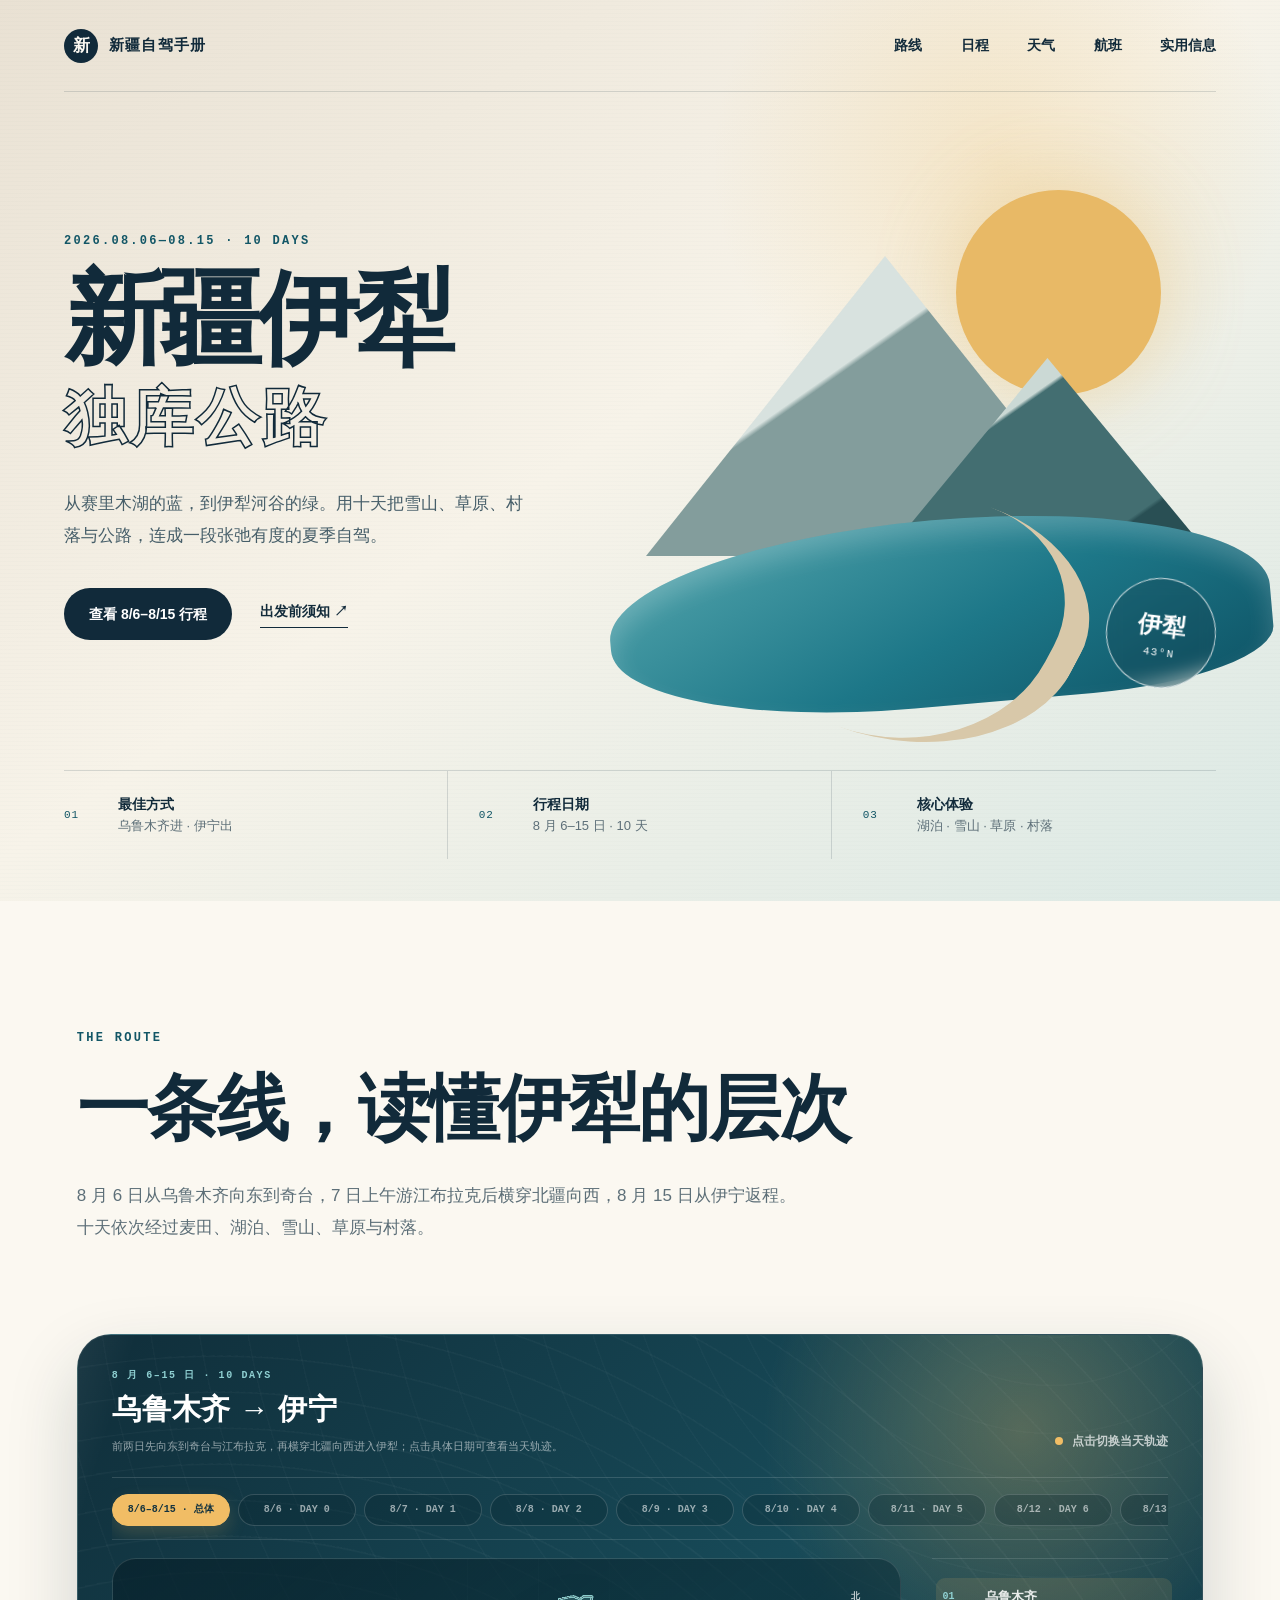
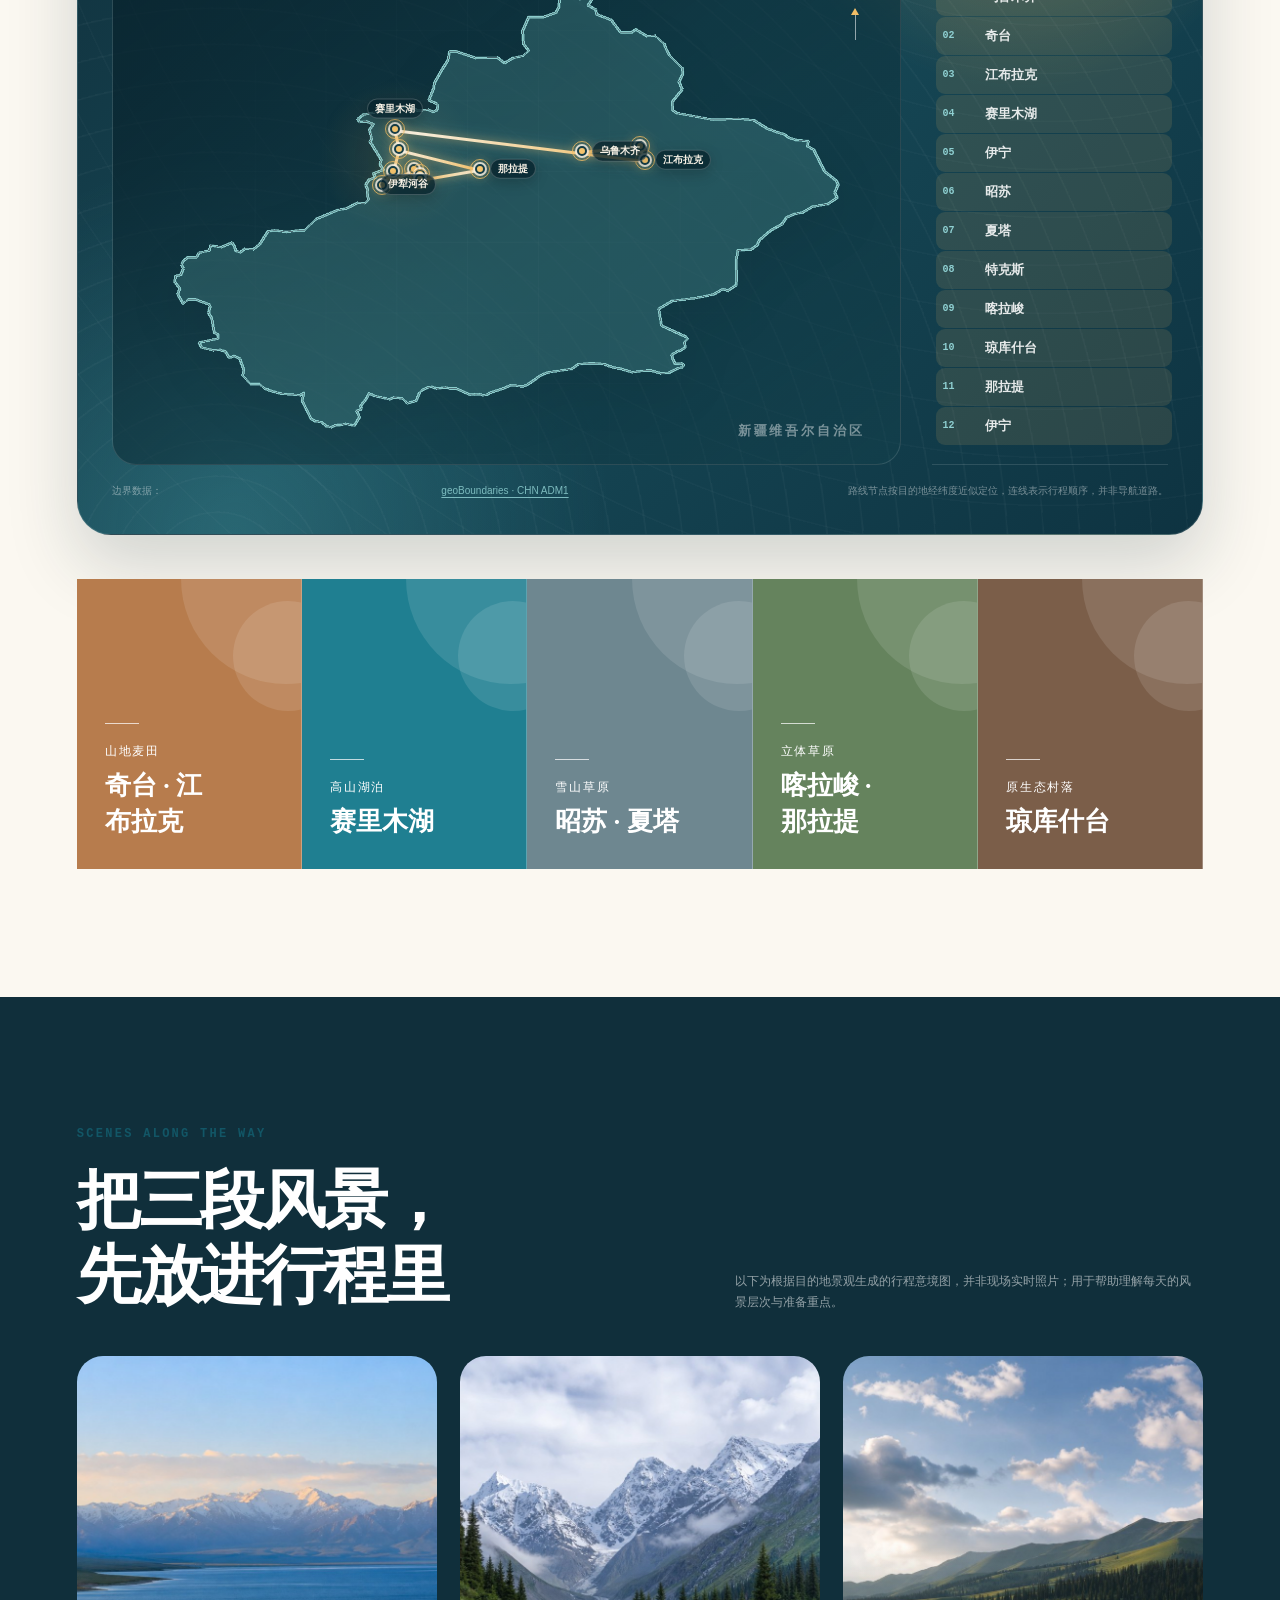
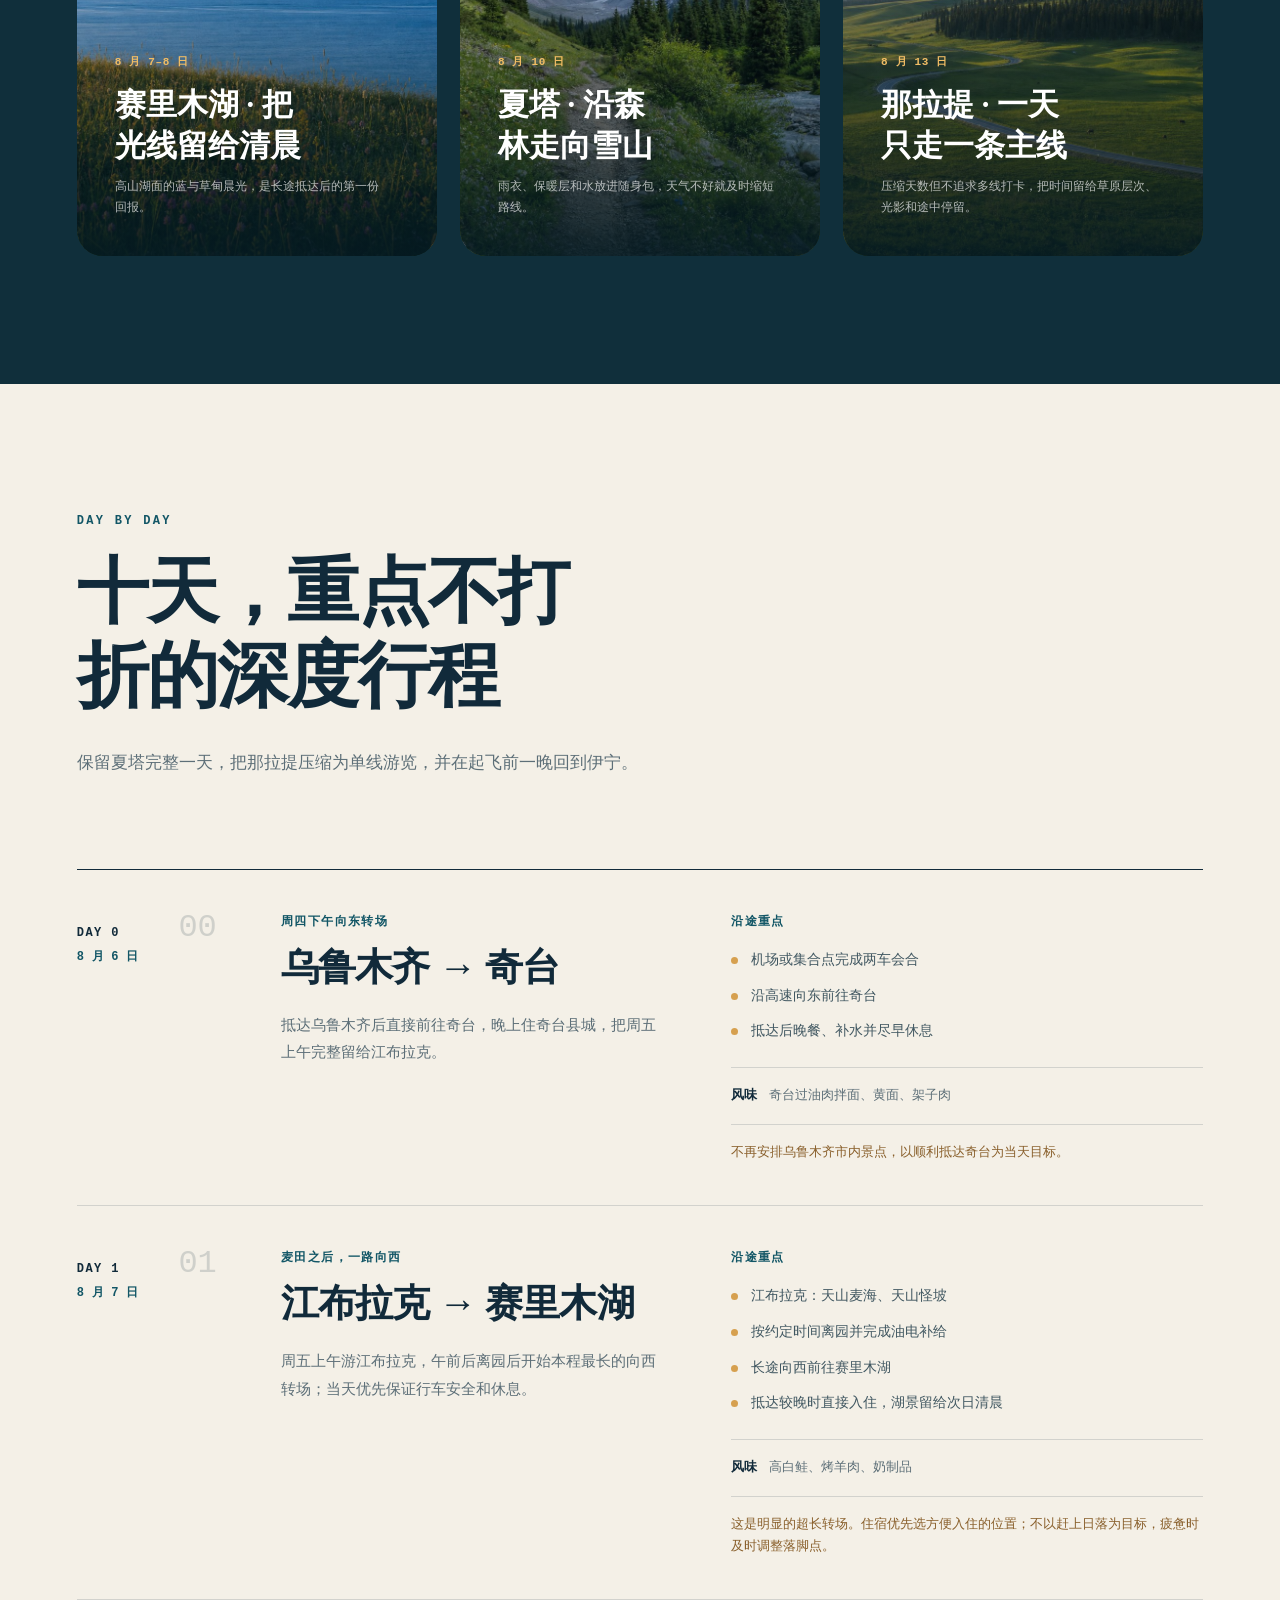
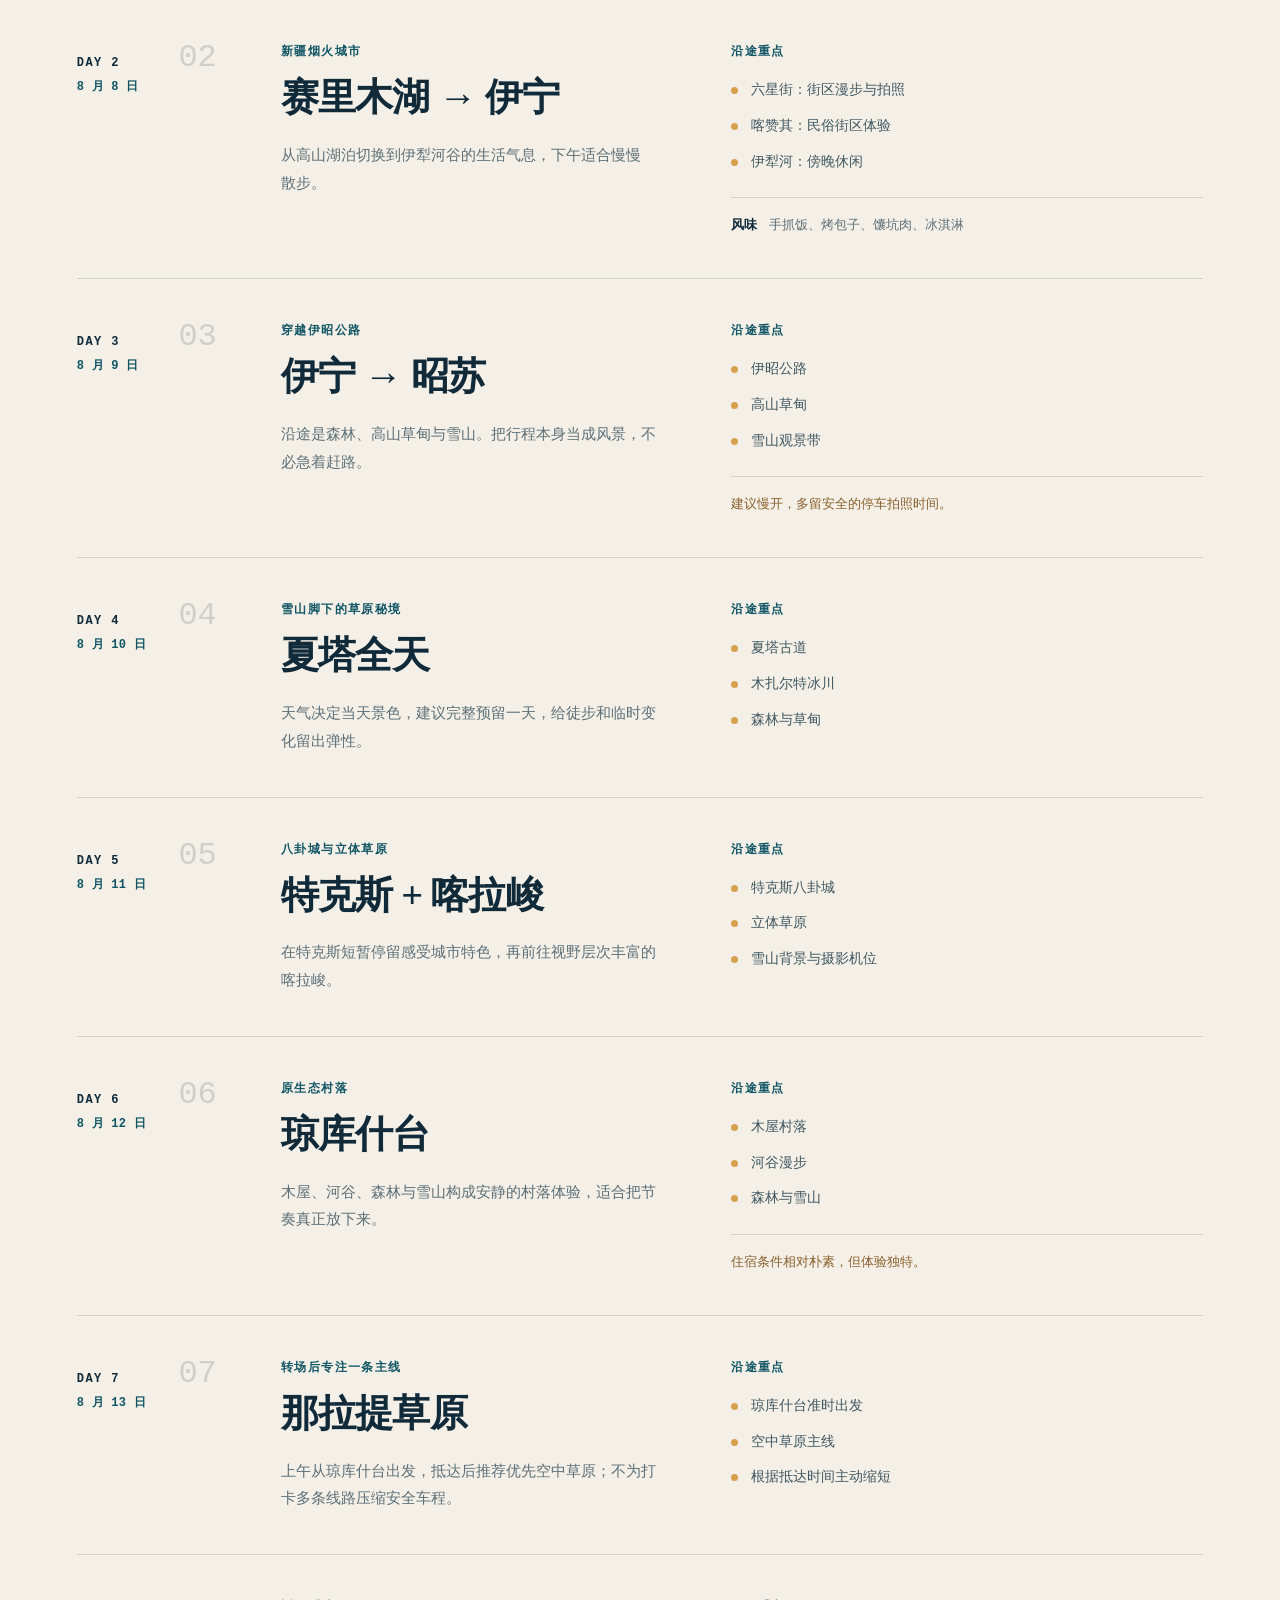
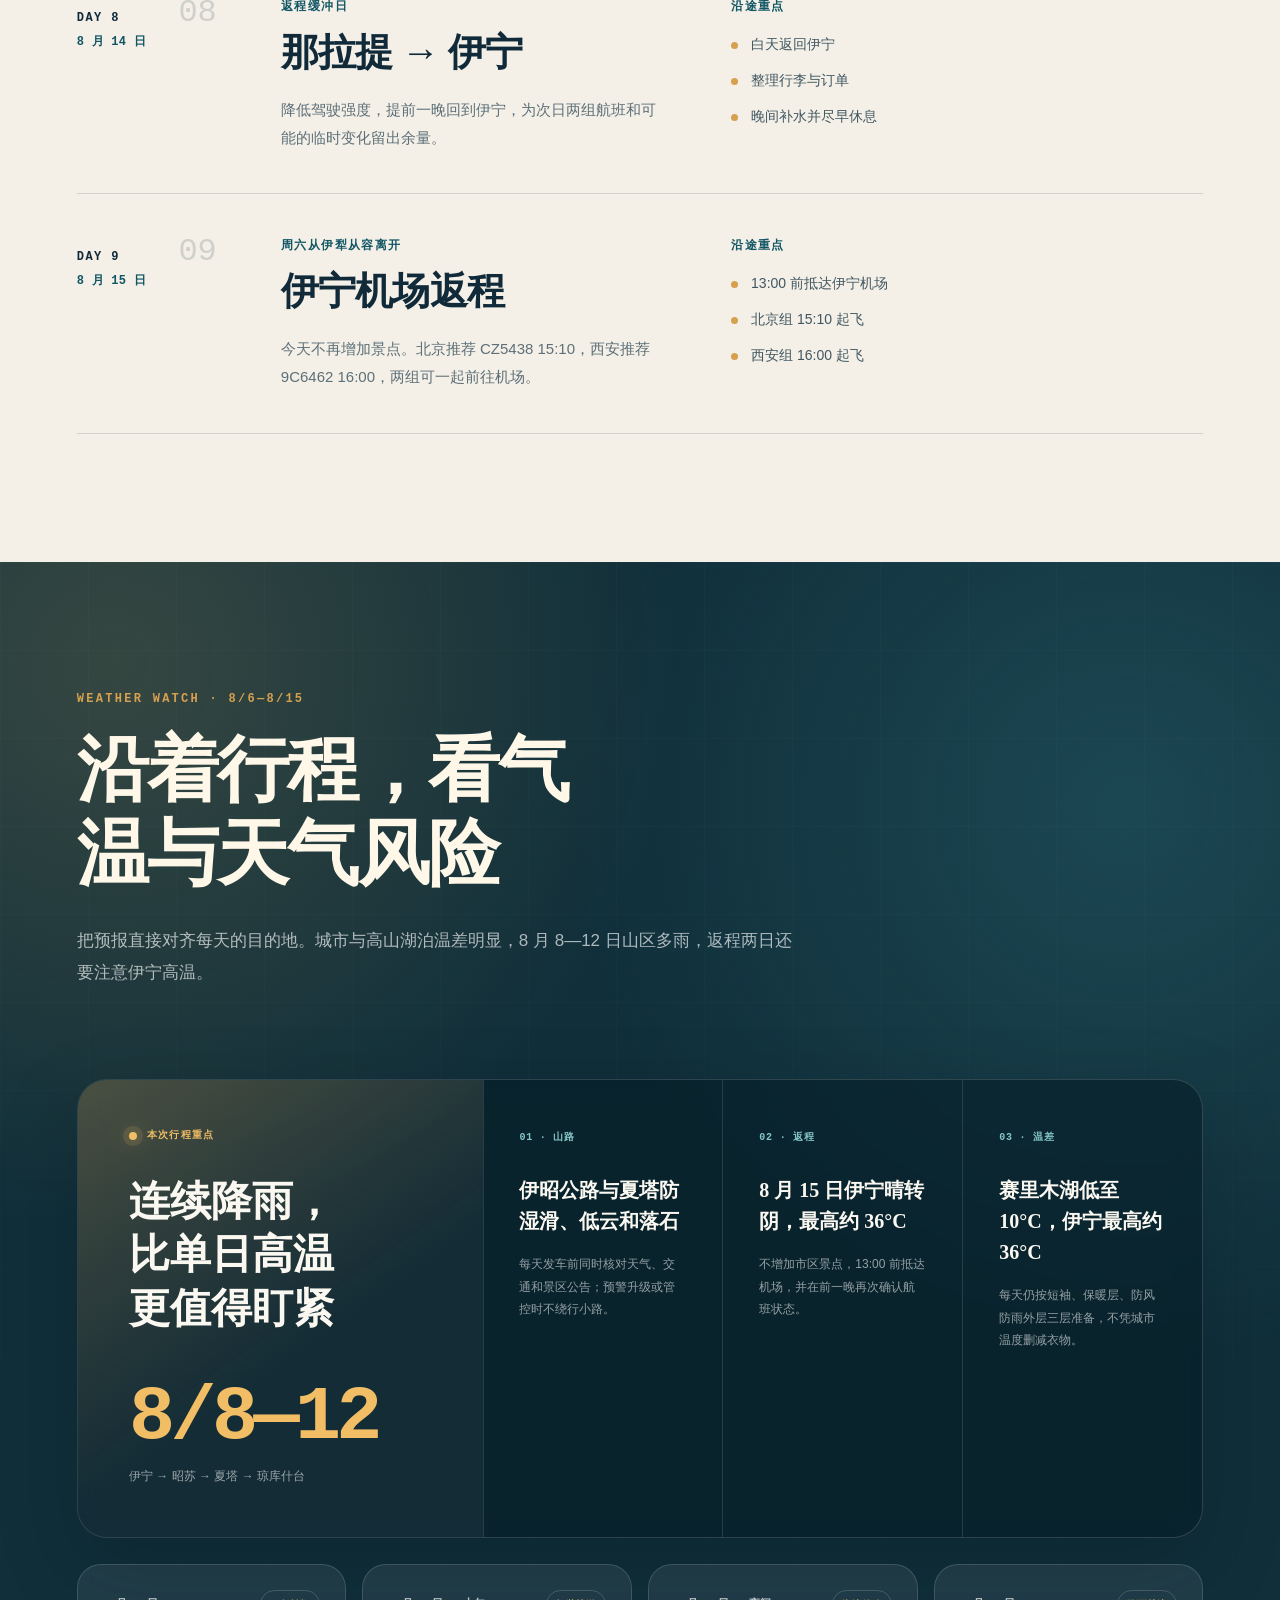
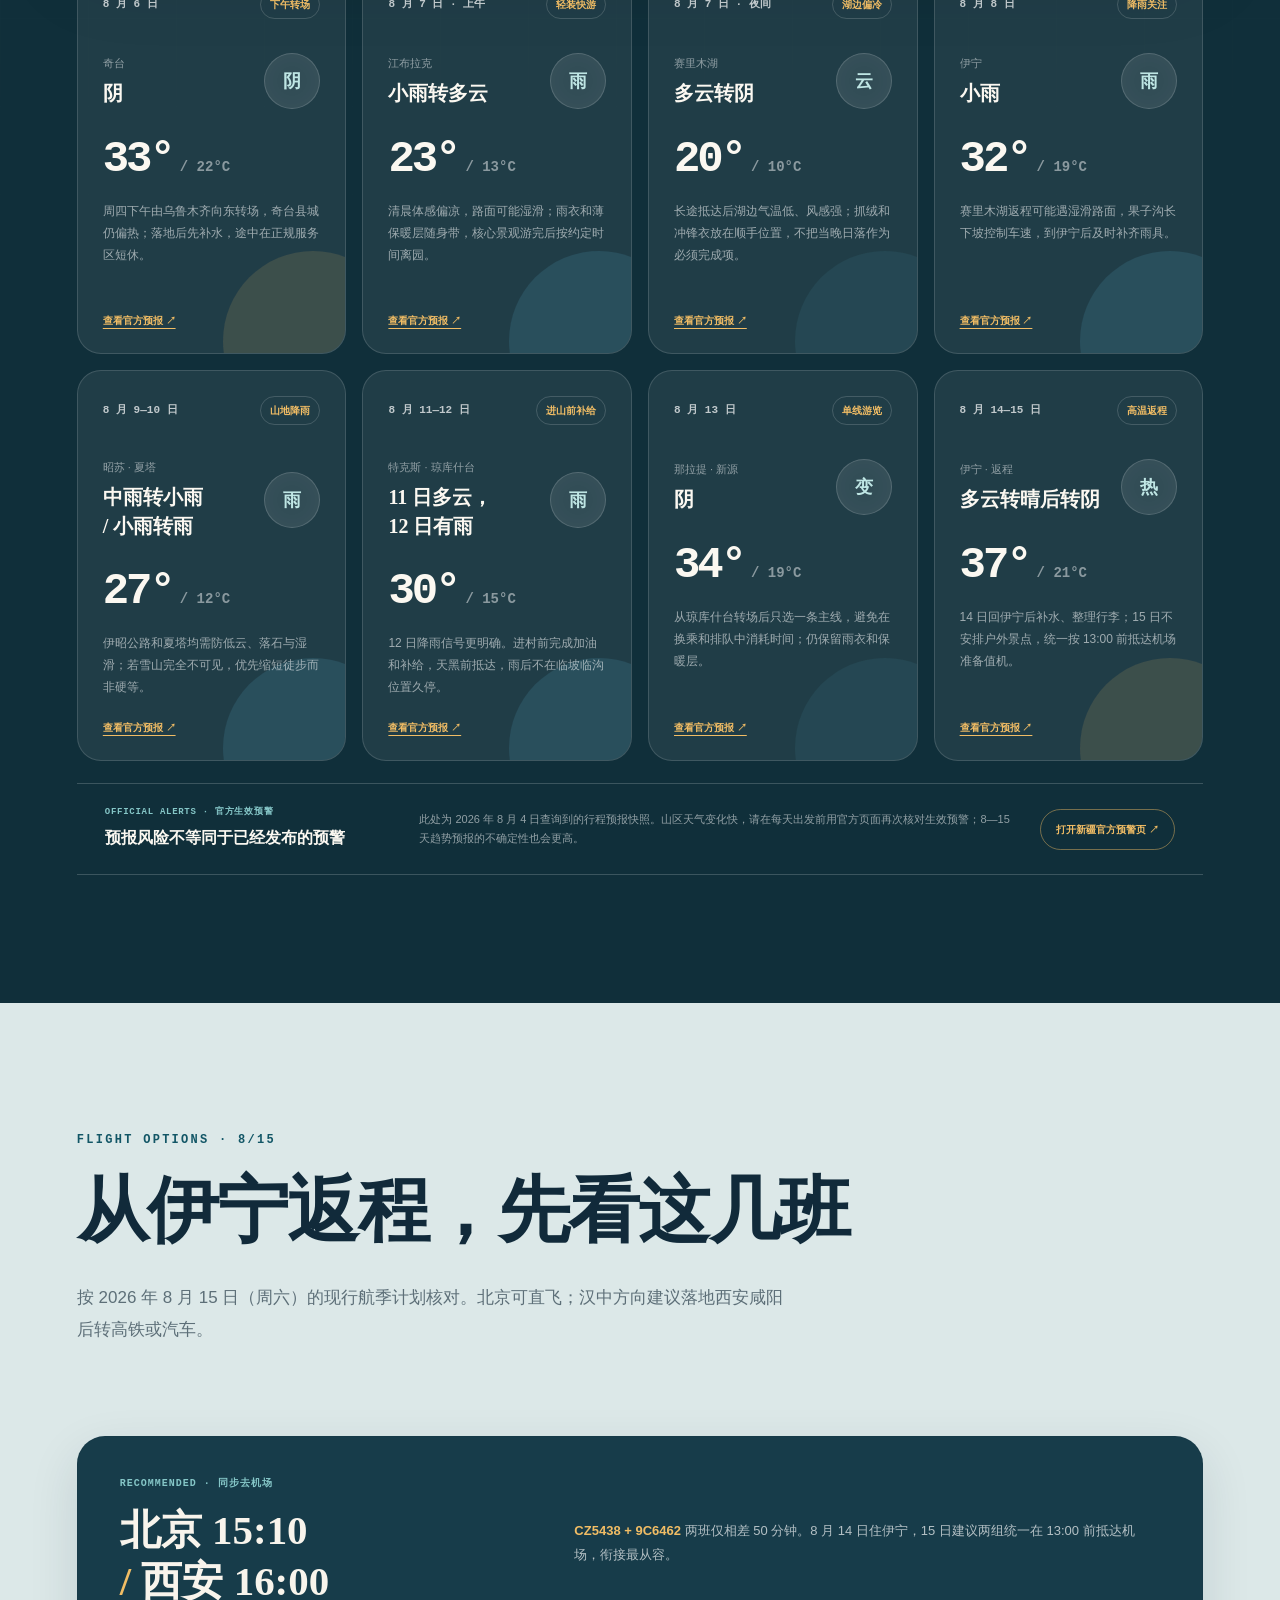
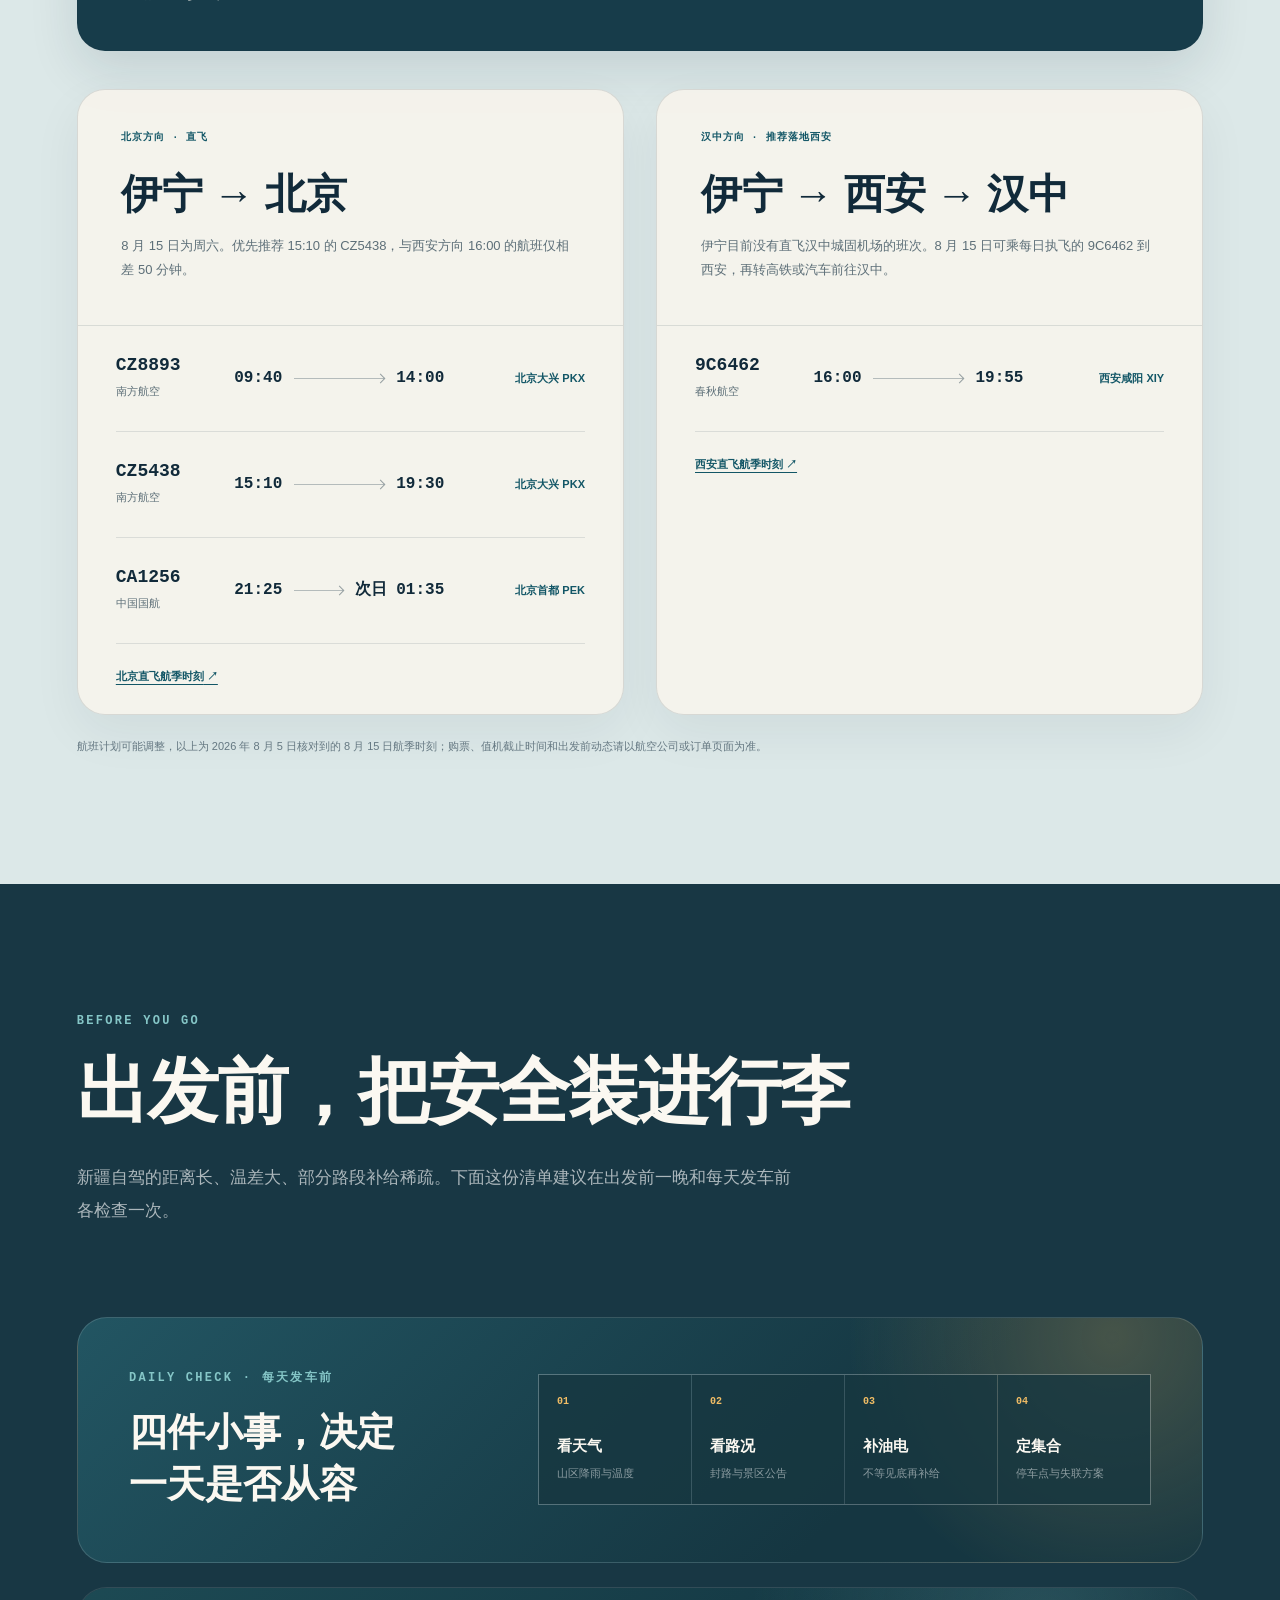
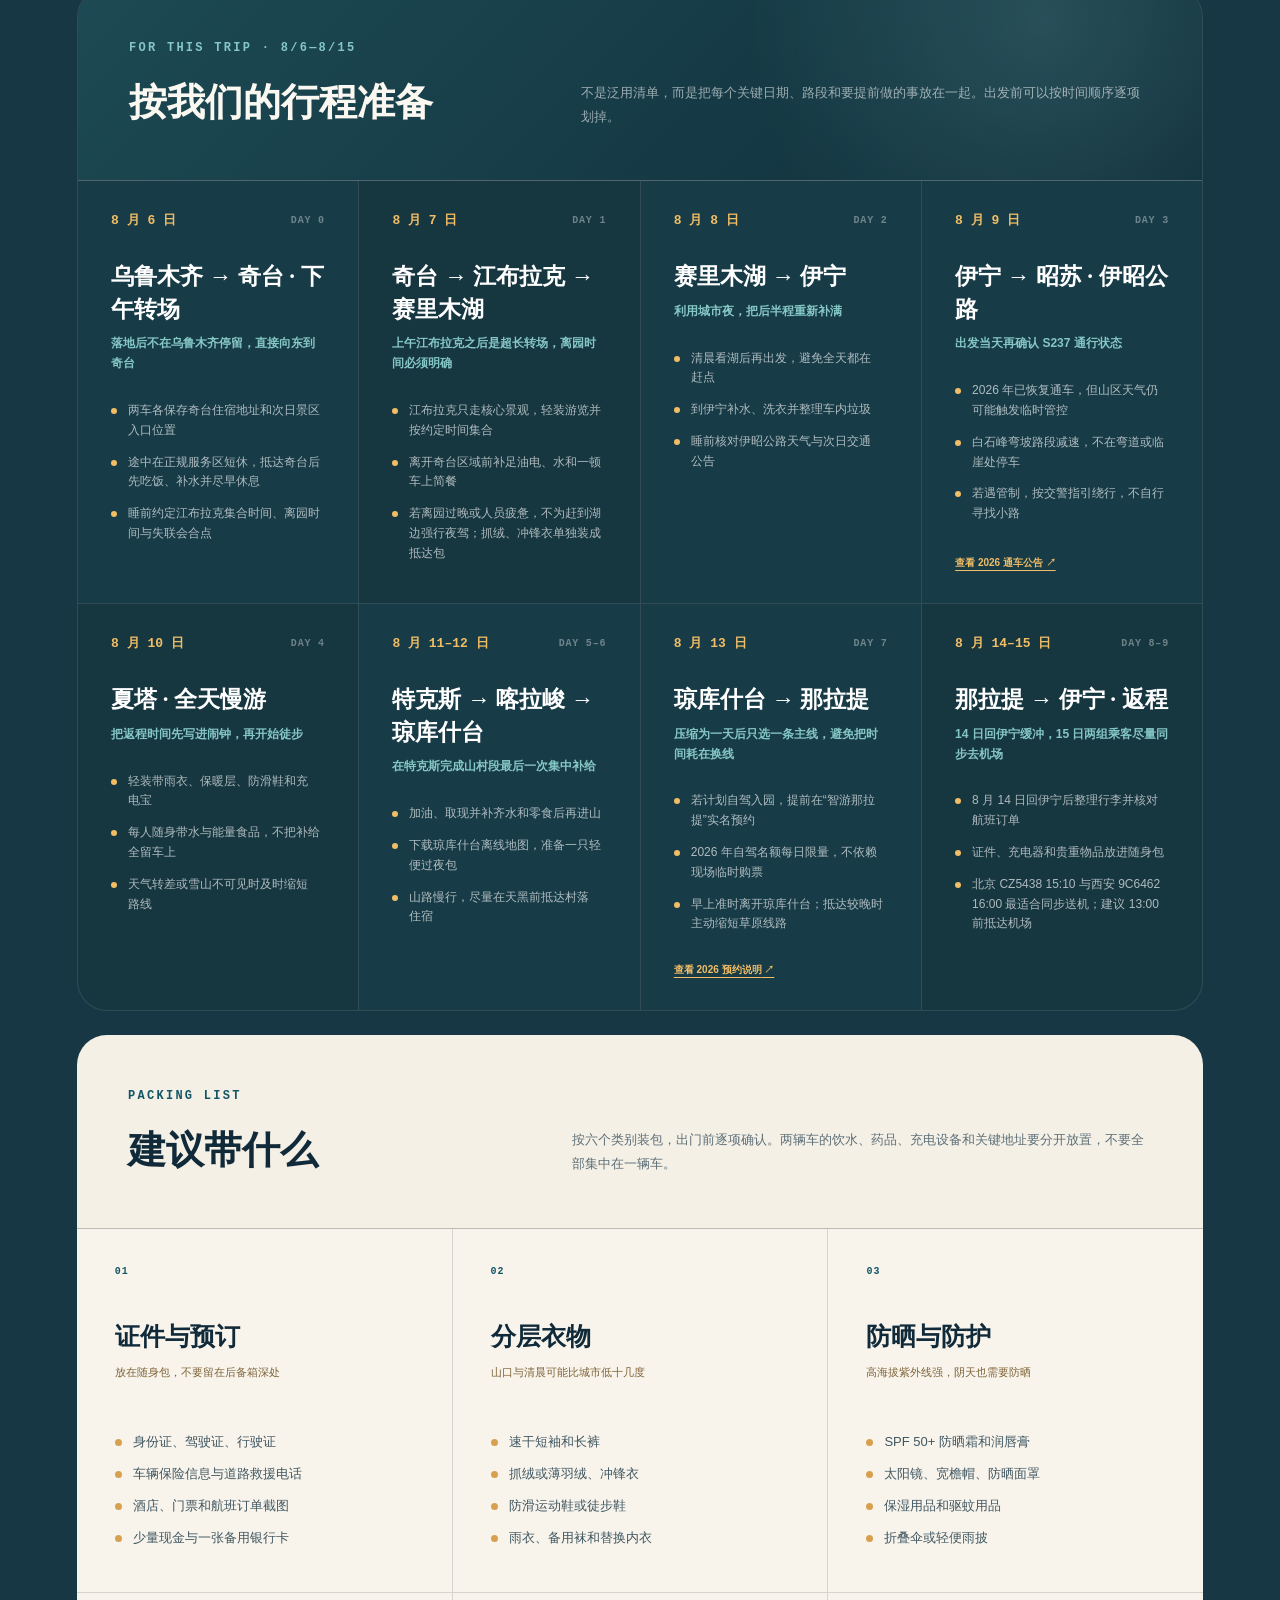
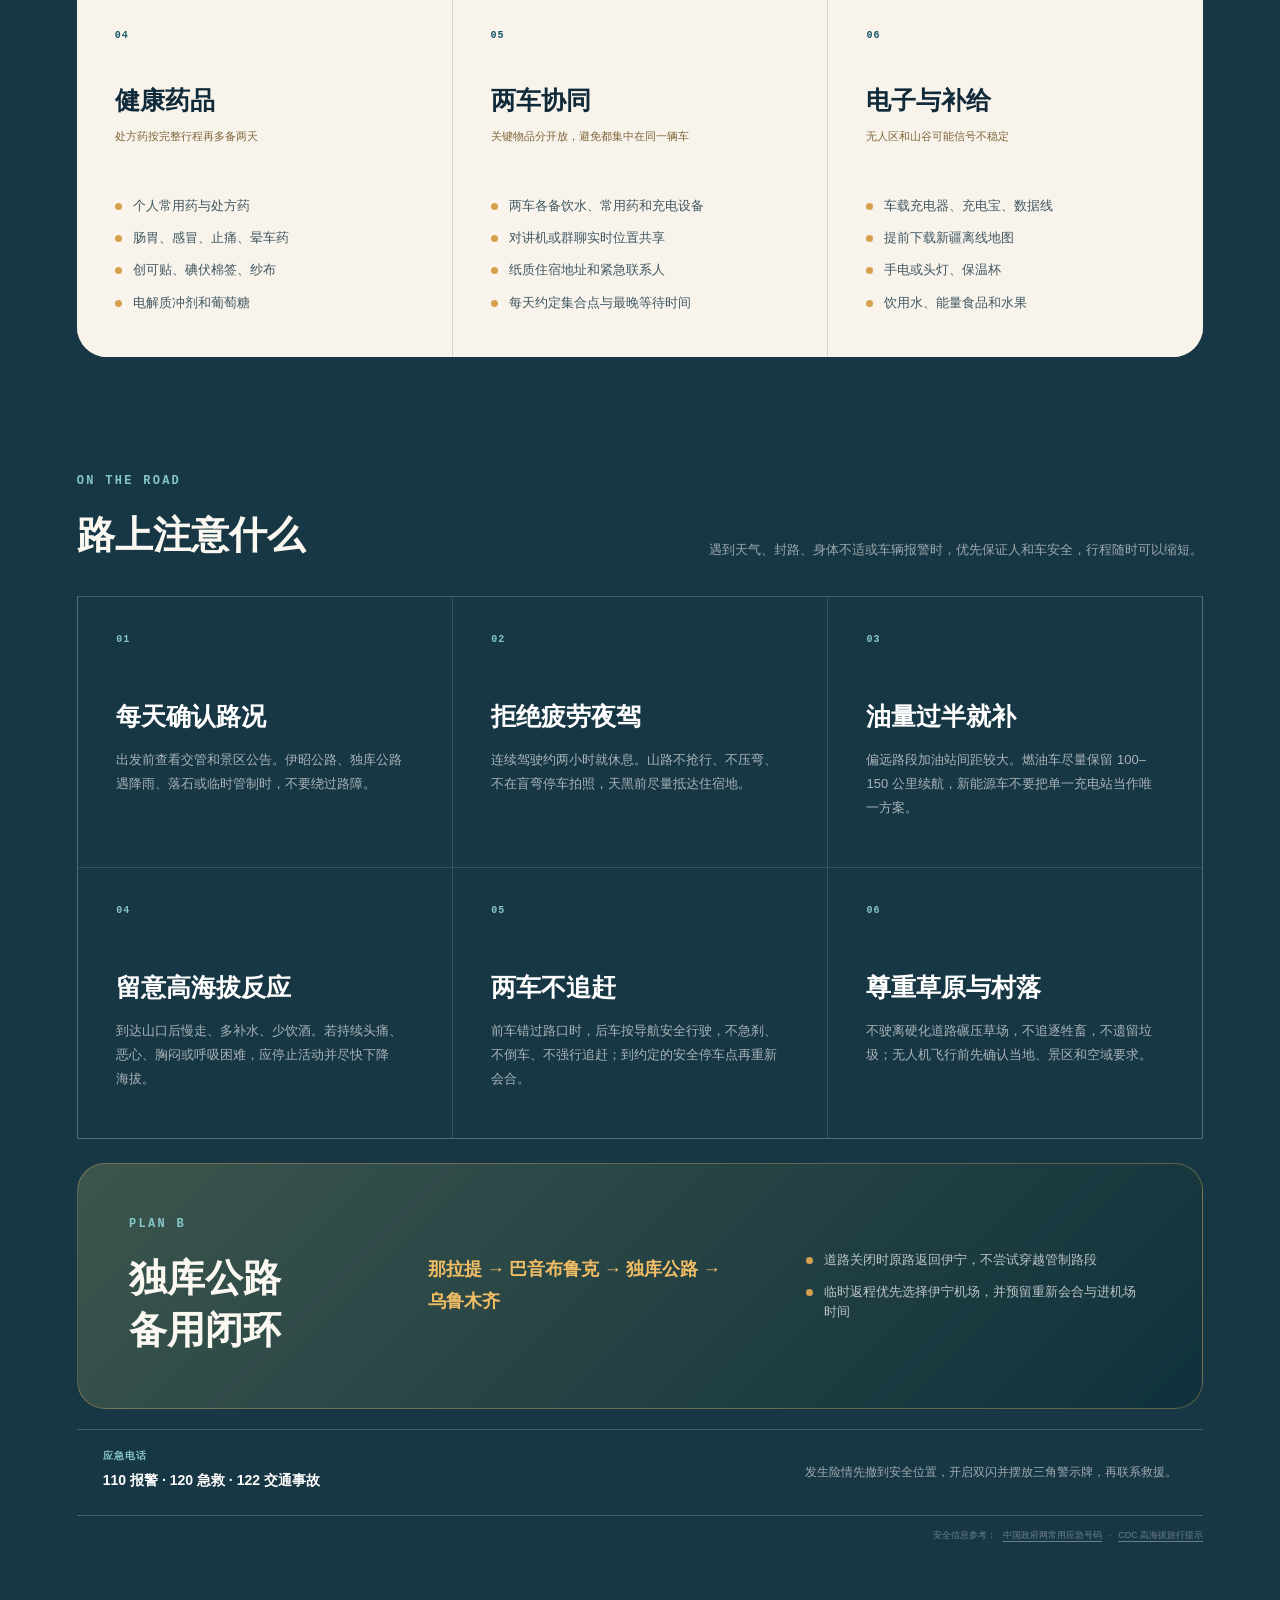
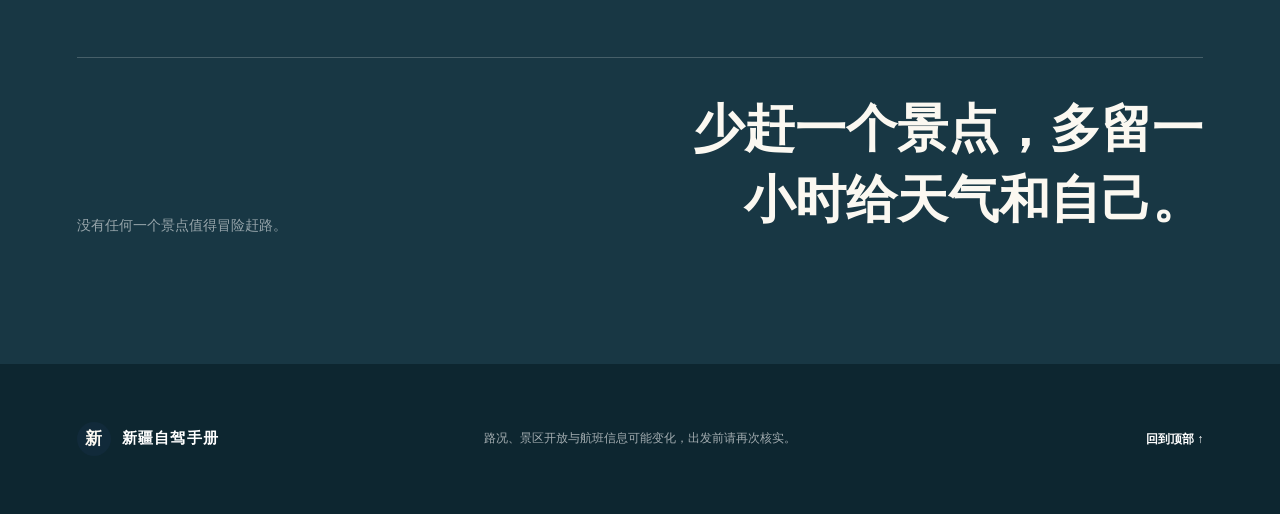
==== index.html @ 34980a44 "Update trip to finish on August 15" ====
<!DOCTYPE html><html lang="zh-CN"><head><meta charSet="utf-8"/><meta name="viewport" content="width=device-width, initial-scale=1"/><link rel="preload" href="/xinjiang-outline.png" as="image"/><link rel="stylesheet" href="assets/index-DwOQvdt3.css" data-rsc-css-href="assets/index-DwOQvdt3.css" data-precedence="vite-rsc/importer-resources"/><title>新疆伊犁 · 独库公路夏季深度自驾旅行手册</title><meta name="description" content="一份从乌鲁木齐出发、伊宁结束的 10 天游览手册，串联赛里木湖、昭苏、夏塔、喀拉峻、琼库什台与那拉提。"/><meta property="og:title" content="新疆伊犁 · 独库公路"/><meta property="og:description" content="10 天夏季深度自驾旅行手册"/><meta property="og:type" content="website"/><meta property="og:locale" content="zh_CN"/><meta property="og:image" content="https://chastelover.github.io/xinjiang-yili-roadtrip/og.jpg"/><meta property="og:image:width" content="1200"/><meta property="og:image:height" content="630"/><meta property="og:image:alt" content="新疆伊犁与独库公路夏季自驾旅行手册"/><meta name="twitter:card" content="summary_large_image"/><meta name="twitter:title" content="新疆伊犁 · 独库公路"/><meta name="twitter:description" content="10 天夏季深度自驾旅行手册"/><meta name="twitter:image" content="https://chastelover.github.io/xinjiang-yili-roadtrip/og.jpg"/>
</head><body><main><header class="hero" id="top"><nav class="nav" aria-label="页面导航"><a class="brand" href="#top" aria-label="返回顶部"><span class="brand-mark">新</span><span>新疆自驾手册</span></a><div class="nav-links"><a href="#route">路线</a><a href="#itinerary">日程</a><a href="#weather">天气</a><a href="#flights">航班</a><a href="#tips">实用信息</a></div></nav><div class="hero-grid"><div class="hero-copy"><p class="hero-kicker">2026.08.06—08.15 · 10 DAYS</p><h1>新疆伊犁<span>独库公路</span></h1><p class="hero-lead">从赛里木湖的蓝，到伊犁河谷的绿。用十天把雪山、草原、村落与公路，连成一段张弛有度的夏季自驾。</p><div class="hero-actions"><a class="primary-button" href="#itinerary">查看 8/6–8/15 行程</a><a class="text-link" href="#tips">出发前须知 <span aria-hidden="true">↗</span></a></div></div><div class="hero-art" aria-hidden="true"><div class="sun"></div><div class="mountain mountain-back"></div><div class="mountain mountain-front"></div><div class="lake-shape"></div><div class="road-shape"></div><div class="hero-stamp"><strong>伊犁</strong><span>43°N</span></div></div></div><div class="quick-facts" aria-label="行程概要"><div><span>01</span><p><strong>最佳方式</strong>乌鲁木齐进 · 伊宁出</p></div><div><span>02</span><p><strong>行程日期</strong>8 月 6–15 日 · 10 天</p></div><div><span>03</span><p><strong>核心体验</strong>湖泊 · 雪山 · 草原 · 村落</p></div></div></header><section class="route-section" id="route"><div class="section-heading"><p class="eyebrow">THE ROUTE</p><h2>一条线，读懂伊犁的层次</h2><p class="section-intro">8 月 6 日从乌鲁木齐向东到奇台，7 日上午游江布拉克后横穿北疆向西，8 月 15 日从伊宁返程。十天依次经过麦田、湖泊、雪山、草原与村落。</p></div><div class="route-journey"><input class="route-view-input" type="radio" id="route-view-all" aria-label="显示8/6–8/15 · 总体：乌鲁木齐 → 伊宁" name="route-view" checked=""/><input class="route-view-input" type="radio" id="route-view-day-0" aria-label="显示8/6 · DAY 0：乌鲁木齐 → 奇台" name="route-view"/><input class="route-view-input" type="radio" id="route-view-day-1" aria-label="显示8/7 · DAY 1：奇台 → 江布拉克 → 赛里木湖" name="route-view"/><input class="route-view-input" type="radio" id="route-view-day-2" aria-label="显示8/8 · DAY 2：赛里木湖 → 伊宁" name="route-view"/><input class="route-view-input" type="radio" id="route-view-day-3" aria-label="显示8/9 · DAY 3：伊宁 → 昭苏" name="route-view"/><input class="route-view-input" type="radio" id="route-view-day-4" aria-label="显示8/10 · DAY 4：昭苏 → 夏塔" name="route-view"/><input class="route-view-input" type="radio" id="route-view-day-5" aria-label="显示8/11 · DAY 5：夏塔 → 特克斯 → 喀拉峻" name="route-view"/><input class="route-view-input" type="radio" id="route-view-day-6" aria-label="显示8/12 · DAY 6：喀拉峻 → 琼库什台" name="route-view"/><input class="route-view-input" type="radio" id="route-view-day-7" aria-label="显示8/13 · DAY 7：琼库什台 → 那拉提" name="route-view"/><input class="route-view-input" type="radio" id="route-view-day-8" aria-label="显示8/14 · DAY 8：那拉提 → 伊宁" name="route-view"/><input class="route-view-input" type="radio" id="route-view-day-9" aria-label="显示8/15 · DAY 9：伊宁机场返程" name="route-view"/><div class="route-journey-head"><div class="route-mode-copy" aria-live="polite"><span class="route-mode-all"><small>8 月 6–15 日 · 10 DAYS</small><strong>乌鲁木齐 → 伊宁</strong><em>前两日先向东到奇台与江布拉克，再横穿北疆向西进入伊犁；点击具体日期可查看当天轨迹。</em></span><span class="route-mode-day-0"><small>8 月 6 日 · 周四下午 · 向东转场</small><strong>乌鲁木齐 → 奇台</strong><em>抵达后直接前往奇台，晚上在县城休息，为次日上午江布拉克留出时间。</em></span><span class="route-mode-day-1"><small>8 月 7 日 · 上午江布拉克 · 超长转场</small><strong>奇台 → 江布拉克 → 赛里木湖</strong><em>上午游览江布拉克后开始向西长途转场；精简景区停留并尽早离园。</em></span><span class="route-mode-day-2"><small>8 月 8 日 · 湖泊 → 河谷城市</small><strong>赛里木湖 → 伊宁</strong><em>沿果子沟进入伊犁河谷，下午切换到伊宁城市慢游。</em></span><span class="route-mode-day-3"><small>8 月 9 日 · 伊昭公路 · 景观驾驶</small><strong>伊宁 → 昭苏</strong><em>沿伊昭公路向南，森林、草甸与雪山一路展开。</em></span><span class="route-mode-day-4"><small>8 月 10 日 · 雪山脚下 · 深度慢游</small><strong>昭苏 → 夏塔</strong><em>短距离进入夏塔景区，把主要时间留给古道与雪山。</em></span><span class="route-mode-day-5"><small>8 月 11 日 · 八卦城 · 立体草原</small><strong>夏塔 → 特克斯 → 喀拉峻</strong><em>经特克斯补给后进入喀拉峻，连续切换人文与草原。</em></span><span class="route-mode-day-6"><small>8 月 12 日 · 草原 → 原生态村落</small><strong>喀拉峻 → 琼库什台</strong><em>向南进入山谷村落，路程不长但山路需要放慢速度。</em></span><span class="route-mode-day-7"><small>8 月 13 日 · 村落 → 空中草原</small><strong>琼库什台 → 那拉提</strong><em>上午离开琼库什台，抵达那拉提后只选一条主线，集中完成草原段。</em></span><span class="route-mode-day-8"><small>8 月 14 日 · 返程缓冲 · 降低强度</small><strong>那拉提 → 伊宁</strong><em>返回伊宁休整，为次日航班、行李整理和临时变化留足余量。</em></span><span class="route-mode-day-9"><small>8 月 15 日 · 周六返程 · 伊宁机场</small><strong>伊宁机场返程</strong><em>当天只保留市区到机场的短途移动；北京 15:10 与西安 16:00 的航班最适合同步前往机场。</em></span></div><p class="route-live"><span class="route-live-dot"></span>点击切换当天轨迹</p></div><div class="route-day-switcher" aria-label="选择总体或每日路线"><label for="route-view-all" data-route-replay="all" title="再次点击可重新播放总体路线" tabindex="0">8/6–8/15 · 总体</label><label for="route-view-day-0">8/6 · DAY 0</label><label for="route-view-day-1">8/7 · DAY 1</label><label for="route-view-day-2">8/8 · DAY 2</label><label for="route-view-day-3">8/9 · DAY 3</label><label for="route-view-day-4">8/10 · DAY 4</label><label for="route-view-day-5">8/11 · DAY 5</label><label for="route-view-day-6">8/12 · DAY 6</label><label for="route-view-day-7">8/13 · DAY 7</label><label for="route-view-day-8">8/14 · DAY 8</label><label for="route-view-day-9">8/15 · DAY 9</label></div><div class="route-scroll" role="region" aria-label="新疆实景轮廓路线图：乌鲁木齐，奇台，江布拉克，赛里木湖，伊宁，昭苏，夏塔，特克斯，喀拉峻，琼库什台，那拉提，伊宁" tabindex="0"><div class="route-map-layout"><div class="route-map-plot" aria-hidden="true"><img class="route-map-shape" src="xinjiang-outline.png" width="1400" height="900" alt=""/><div class="route-map-grid"></div><span class="route-map-title">新疆维吾尔自治区</span><span class="route-map-compass"><strong>北</strong><i></i></span><div class="route-layer route-layer-all route-layer-all"><span class="route-map-segment" style="left:59.68401168355537%;top:38.047181500882616%;width:7.36685669477194%;transform:rotate(-5.675872774549616deg);--segment-index:0"><i></i><b></b></span><span class="route-map-segment" style="left:67.01475092857727%;top:36.91382323411351%;width:1.8591545268382197%;transform:rotate(72.49737150034711deg);--segment-index:1"><i></i><b></b></span><span class="route-map-segment" style="left:67.57389081940181%;top:39.67195006957909%;width:32.004278798479874%;transform:rotate(-172.9720549984548deg);--segment-index:2"><i></i><b></b></span><span class="route-map-segment" style="left:35.81007316206087%;top:33.580654061768136%;width:2.5932831064465205%;transform:rotate(77.95101545530645deg);--segment-index:3"><i></i><b></b></span><span class="route-map-segment" style="left:36.35141549667884%;top:37.525779020903364%;width:2.9298662890020557%;transform:rotate(104.21210473122996deg);--segment-index:4"><i></i><b></b></span><span class="route-map-segment" style="left:35.63209759999468%;top:41.94385755701091%;width:2.2699637765228946%;transform:rotate(128.3674853848507deg);--segment-index:5"><i></i><b></b></span><span class="route-map-segment" style="left:34.22312440030409%;top:44.712366300263675%;width:4.526887421586174%;transform:rotate(-26.774924888654112deg);--segment-index:6"><i></i><b></b></span><span class="route-map-segment" style="left:38.264652788890324%;top:41.54011669861988%;width:1.001798935425457%;transform:rotate(38.99099404251697deg);--segment-index:7"><i></i><b></b></span><span class="route-map-segment" style="left:39.04329587292985%;top:42.52063021185525%;width:0.6314197104414578%;transform:rotate(86.63353933656987deg);--segment-index:8"><i></i><b></b></span><span class="route-map-segment" style="left:39.08037411502699%;top:43.50114372509058%;width:7.67447959288861%;transform:rotate(-9.735373895508442deg);--segment-index:9"><i></i><b></b></span><span class="route-map-segment" style="left:46.64433550283972%;top:41.48243943313546%;width:10.602543912268054%;transform:rotate(-166.11926632360786deg);--segment-index:10"><i></i><b></b></span><span class="route-map-point" style="left:59.68401168355537%;top:38.047181500882616%;--stop-index:0"></span><span class="route-map-point" style="left:67.01475092857727%;top:36.91382323411351%;--stop-index:1"></span><span class="route-map-point" style="left:67.57389081940181%;top:39.67195006957909%;--stop-index:2"></span><span class="route-map-point" style="left:35.81007316206087%;top:33.580654061768136%;--stop-index:3"></span><span class="route-map-point" style="left:36.35141549667884%;top:37.525779020903364%;--stop-index:4"></span><span class="route-map-point" style="left:35.63209759999468%;top:41.94385755701091%;--stop-index:5"></span><span class="route-map-point" style="left:34.22312440030409%;top:44.712366300263675%;--stop-index:6"></span><span class="route-map-point" style="left:38.264652788890324%;top:41.54011669861988%;--stop-index:7"></span><span class="route-map-point" style="left:39.04329587292985%;top:42.52063021185525%;--stop-index:8"></span><span class="route-map-point" style="left:39.08037411502699%;top:43.50114372509058%;--stop-index:9"></span><span class="route-map-point" style="left:46.64433550283972%;top:41.48243943313546%;--stop-index:10"></span></div><div class="route-layer route-layer-day-0 route-layer-day"><span class="route-map-segment" style="left:59.68401168355537%;top:38.047181500882616%;width:7.36685669477194%;transform:rotate(-5.675872774549616deg);--segment-index:0"><i></i><b></b></span><span class="route-map-point" style="left:59.68401168355537%;top:38.047181500882616%;--stop-index:0"><strong class="is-start">乌鲁木齐</strong></span><span class="route-map-point" style="left:67.01475092857727%;top:36.91382323411351%;--stop-index:1"><strong class="is-end">奇台</strong></span></div><div class="route-layer route-layer-day-1 route-layer-day"><span class="route-map-segment" style="left:67.01475092857727%;top:36.91382323411351%;width:1.8591545268382197%;transform:rotate(72.49737150034711deg);--segment-index:0"><i></i><b></b></span><span class="route-map-segment" style="left:67.57389081940181%;top:39.67195006957909%;width:32.004278798479874%;transform:rotate(-172.9720549984548deg);--segment-index:1"><i></i><b></b></span><span class="route-map-point" style="left:67.01475092857727%;top:36.91382323411351%;--stop-index:0"><strong class="is-start">奇台</strong></span><span class="route-map-point" style="left:67.57389081940181%;top:39.67195006957909%;--stop-index:1"></span><span class="route-map-point" style="left:35.81007316206087%;top:33.580654061768136%;--stop-index:2"><strong class="is-end">赛里木湖</strong></span></div><div class="route-layer route-layer-day-2 route-layer-day"><span class="route-map-segment" style="left:35.81007316206087%;top:33.580654061768136%;width:2.5932831064465205%;transform:rotate(77.95101545530645deg);--segment-index:0"><i></i><b></b></span><span class="route-map-point" style="left:35.81007316206087%;top:33.580654061768136%;--stop-index:0"><strong class="is-start">赛里木湖</strong></span><span class="route-map-point" style="left:36.35141549667884%;top:37.525779020903364%;--stop-index:1"><strong class="is-end">伊宁</strong></span></div><div class="route-layer route-layer-day-3 route-layer-day"><span class="route-map-segment" style="left:36.35141549667884%;top:37.525779020903364%;width:2.9298662890020557%;transform:rotate(104.21210473122996deg);--segment-index:0"><i></i><b></b></span><span class="route-map-point" style="left:36.35141549667884%;top:37.525779020903364%;--stop-index:0"><strong class="is-start">伊宁</strong></span><span class="route-map-point" style="left:35.63209759999468%;top:41.94385755701091%;--stop-index:1"><strong class="is-end">昭苏</strong></span></div><div class="route-layer route-layer-day-4 route-layer-day"><span class="route-map-segment" style="left:35.63209759999468%;top:41.94385755701091%;width:2.2699637765228946%;transform:rotate(128.3674853848507deg);--segment-index:0"><i></i><b></b></span><span class="route-map-point" style="left:35.63209759999468%;top:41.94385755701091%;--stop-index:0"><strong class="is-start">昭苏</strong></span><span class="route-map-point" style="left:34.22312440030409%;top:44.712366300263675%;--stop-index:1"><strong class="is-end">夏塔</strong></span></div><div class="route-layer route-layer-day-5 route-layer-day"><span class="route-map-segment" style="left:34.22312440030409%;top:44.712366300263675%;width:4.526887421586174%;transform:rotate(-26.774924888654112deg);--segment-index:0"><i></i><b></b></span><span class="route-map-segment" style="left:38.264652788890324%;top:41.54011669861988%;width:1.001798935425457%;transform:rotate(38.99099404251697deg);--segment-index:1"><i></i><b></b></span><span class="route-map-point" style="left:34.22312440030409%;top:44.712366300263675%;--stop-index:0"><strong class="is-start">夏塔</strong></span><span class="route-map-point" style="left:38.264652788890324%;top:41.54011669861988%;--stop-index:1"></span><span class="route-map-point" style="left:39.04329587292985%;top:42.52063021185525%;--stop-index:2"><strong class="is-end">喀拉峻</strong></span></div><div class="route-layer route-layer-day-6 route-layer-day"><span class="route-map-segment" style="left:39.04329587292985%;top:42.52063021185525%;width:0.6314197104414578%;transform:rotate(86.63353933656987deg);--segment-index:0"><i></i><b></b></span><span class="route-map-point" style="left:39.04329587292985%;top:42.52063021185525%;--stop-index:0"><strong class="is-start">喀拉峻</strong></span><span class="route-map-point" style="left:39.08037411502699%;top:43.50114372509058%;--stop-index:1"><strong class="is-end">琼库什台</strong></span></div><div class="route-layer route-layer-day-7 route-layer-day"><span class="route-map-segment" style="left:39.08037411502699%;top:43.50114372509058%;width:7.67447959288861%;transform:rotate(-9.735373895508442deg);--segment-index:0"><i></i><b></b></span><span class="route-map-point" style="left:39.08037411502699%;top:43.50114372509058%;--stop-index:0"><strong class="is-start">琼库什台</strong></span><span class="route-map-point" style="left:46.64433550283972%;top:41.48243943313546%;--stop-index:1"><strong class="is-end">那拉提</strong></span></div><div class="route-layer route-layer-day-8 route-layer-day"><span class="route-map-segment" style="left:46.64433550283972%;top:41.48243943313546%;width:10.602543912268054%;transform:rotate(-166.11926632360786deg);--segment-index:0"><i></i><b></b></span><span class="route-map-point" style="left:46.64433550283972%;top:41.48243943313546%;--stop-index:0"><strong class="is-start">那拉提</strong></span><span class="route-map-point" style="left:36.35141549667884%;top:37.525779020903364%;--stop-index:1"><strong class="is-end">伊宁</strong></span></div><div class="route-layer route-layer-day-9 route-layer-day"><span class="route-map-point" style="left:36.35141549667884%;top:37.525779020903364%;--stop-index:0"><strong class="is-start">伊宁</strong></span></div><span class="route-map-label right" style="left:59.68401168355537%;top:38.047181500882616%">乌鲁木齐</span><span class="route-map-label right" style="left:67.57389081940181%;top:39.67195006957909%">江布拉克</span><span class="route-map-label top" style="left:35.81007316206087%;top:33.580654061768136%">赛里木湖</span><span class="route-map-label bottom" style="left:37.56016618904503%;top:40.21353959247791%">伊犁河谷</span><span class="route-map-label right" style="left:46.64433550283972%;top:41.48243943313546%">那拉提</span></div><ol class="route-map-legend" aria-label="行程停靠点"><li data-route-days="all day-0"><span>01</span><strong>乌鲁木齐</strong></li><li data-route-days="all day-0 day-1"><span>02</span><strong>奇台</strong></li><li data-route-days="all day-1"><span>03</span><strong>江布拉克</strong></li><li data-route-days="all day-1 day-2"><span>04</span><strong>赛里木湖</strong></li><li data-route-days="all day-2 day-3"><span>05</span><strong>伊宁</strong></li><li data-route-days="all day-3 day-4"><span>06</span><strong>昭苏</strong></li><li data-route-days="all day-4 day-5"><span>07</span><strong>夏塔</strong></li><li data-route-days="all day-5"><span>08</span><strong>特克斯</strong></li><li data-route-days="all day-5 day-6"><span>09</span><strong>喀拉峻</strong></li><li data-route-days="all day-6 day-7"><span>10</span><strong>琼库什台</strong></li><li data-route-days="all day-7 day-8"><span>11</span><strong>那拉提</strong></li><li data-route-days="all day-8 day-9"><span>12</span><strong>伊宁</strong></li></ol></div></div><p class="route-map-source">边界数据：<a href="https://www.geoboundaries.org/api/current/gbOpen/CHN/ADM1/" target="_blank" rel="noreferrer">geoBoundaries · CHN ADM1</a><span>路线节点按目的地经纬度近似定位，连线表示行程顺序，并非导航道路。</span></p></div><div class="landscape-grid"><article class="landscape-card sand"><span class="landscape-line"></span><p>山地麦田</p><h3>奇台 · 江布拉克</h3></article><article class="landscape-card lake"><span class="landscape-line"></span><p>高山湖泊</p><h3>赛里木湖</h3></article><article class="landscape-card snow"><span class="landscape-line"></span><p>雪山草原</p><h3>昭苏 · 夏塔</h3></article><article class="landscape-card grass"><span class="landscape-line"></span><p>立体草原</p><h3>喀拉峻 · 那拉提</h3></article><article class="landscape-card wood"><span class="landscape-line"></span><p>原生态村落</p><h3>琼库什台</h3></article></div></section><section class="photo-section" aria-label="行程风景意境图"><div class="photo-section-head"><div><p class="eyebrow">SCENES ALONG THE WAY</p><h2>把三段风景，先放进行程里</h2></div><p>以下为根据目的地景观生成的行程意境图，并非现场实时照片；用于帮助理解每天的风景层次与准备重点。</p></div><div class="photo-grid"><figure class="photo-card"><img src="sayram-lake.jpg" alt="赛里木湖 · 把光线留给清晨" width="1536" height="1024" loading="lazy" decoding="async" style="object-position:center 52%"/><figcaption><time>8 月 7–8 日</time><h3>赛里木湖 · 把光线留给清晨</h3><p>高山湖面的蓝与草甸晨光，是长途抵达后的第一份回报。</p></figcaption></figure><figure class="photo-card"><img src="xiata-valley.jpg" alt="夏塔 · 沿森林走向雪山" width="1536" height="1024" loading="lazy" decoding="async" style="object-position:center 50%"/><figcaption><time>8 月 10 日</time><h3>夏塔 · 沿森林走向雪山</h3><p>雨衣、保暖层和水放进随身包，天气不好就及时缩短路线。</p></figcaption></figure><figure class="photo-card"><img src="nalati-grassland.jpg" alt="那拉提 · 一天只走一条主线" width="1536" height="1024" loading="lazy" decoding="async" style="object-position:center 56%"/><figcaption><time>8 月 13 日</time><h3>那拉提 · 一天只走一条主线</h3><p>压缩天数但不追求多线打卡，把时间留给草原层次、光影和途中停留。</p></figcaption></figure></div></section><section class="itinerary-section" id="itinerary"><div class="section-heading"><p class="eyebrow">DAY BY DAY</p><h2>十天，重点不打折的深度行程</h2><p class="section-intro">保留夏塔完整一天，把那拉提压缩为单线游览，并在起飞前一晚回到伊宁。</p></div><div class="timeline"><article class="day-card"><div class="day-index"><div><span>DAY 0</span><time>8 月 6 日</time></div><strong>00</strong></div><div class="day-main"><p class="day-kicker">周四下午向东转场</p><h3>乌鲁木齐 → 奇台</h3><p class="day-summary">抵达乌鲁木齐后直接前往奇台，晚上住奇台县城，把周五上午完整留给江布拉克。</p></div><div class="day-details"><p class="detail-label">沿途重点</p><ul><li>机场或集合点完成两车会合</li><li>沿高速向东前往奇台</li><li>抵达后晚餐、补水并尽早休息</li></ul><p class="taste"><span>风味</span>奇台过油肉拌面、黄面、架子肉</p><p class="day-note">不再安排乌鲁木齐市内景点，以顺利抵达奇台为当天目标。</p></div></article><article class="day-card"><div class="day-index"><div><span>DAY 1</span><time>8 月 7 日</time></div><strong>01</strong></div><div class="day-main"><p class="day-kicker">麦田之后，一路向西</p><h3>江布拉克 → 赛里木湖</h3><p class="day-summary">周五上午游江布拉克，午前后离园后开始本程最长的向西转场；当天优先保证行车安全和休息。</p></div><div class="day-details"><p class="detail-label">沿途重点</p><ul><li>江布拉克：天山麦海、天山怪坡</li><li>按约定时间离园并完成油电补给</li><li>长途向西前往赛里木湖</li><li>抵达较晚时直接入住，湖景留给次日清晨</li></ul><p class="taste"><span>风味</span>高白鲑、烤羊肉、奶制品</p><p class="day-note">这是明显的超长转场。住宿优先选方便入住的位置；不以赶上日落为目标，疲惫时及时调整落脚点。</p></div></article><article class="day-card"><div class="day-index"><div><span>DAY 2</span><time>8 月 8 日</time></div><strong>02</strong></div><div class="day-main"><p class="day-kicker">新疆烟火城市</p><h3>赛里木湖 → 伊宁</h3><p class="day-summary">从高山湖泊切换到伊犁河谷的生活气息，下午适合慢慢散步。</p></div><div class="day-details"><p class="detail-label">沿途重点</p><ul><li>六星街：街区漫步与拍照</li><li>喀赞其：民俗街区体验</li><li>伊犁河：傍晚休闲</li></ul><p class="taste"><span>风味</span>手抓饭、烤包子、馕坑肉、冰淇淋</p></div></article><article class="day-card"><div class="day-index"><div><span>DAY 3</span><time>8 月 9 日</time></div><strong>03</strong></div><div class="day-main"><p class="day-kicker">穿越伊昭公路</p><h3>伊宁 → 昭苏</h3><p class="day-summary">沿途是森林、高山草甸与雪山。把行程本身当成风景，不必急着赶路。</p></div><div class="day-details"><p class="detail-label">沿途重点</p><ul><li>伊昭公路</li><li>高山草甸</li><li>雪山观景带</li></ul><p class="day-note">建议慢开，多留安全的停车拍照时间。</p></div></article><article class="day-card"><div class="day-index"><div><span>DAY 4</span><time>8 月 10 日</time></div><strong>04</strong></div><div class="day-main"><p class="day-kicker">雪山脚下的草原秘境</p><h3>夏塔全天</h3><p class="day-summary">天气决定当天景色，建议完整预留一天，给徒步和临时变化留出弹性。</p></div><div class="day-details"><p class="detail-label">沿途重点</p><ul><li>夏塔古道</li><li>木扎尔特冰川</li><li>森林与草甸</li></ul></div></article><article class="day-card"><div class="day-index"><div><span>DAY 5</span><time>8 月 11 日</time></div><strong>05</strong></div><div class="day-main"><p class="day-kicker">八卦城与立体草原</p><h3>特克斯 + 喀拉峻</h3><p class="day-summary">在特克斯短暂停留感受城市特色，再前往视野层次丰富的喀拉峻。</p></div><div class="day-details"><p class="detail-label">沿途重点</p><ul><li>特克斯八卦城</li><li>立体草原</li><li>雪山背景与摄影机位</li></ul></div></article><article class="day-card"><div class="day-index"><div><span>DAY 6</span><time>8 月 12 日</time></div><strong>06</strong></div><div class="day-main"><p class="day-kicker">原生态村落</p><h3>琼库什台</h3><p class="day-summary">木屋、河谷、森林与雪山构成安静的村落体验，适合把节奏真正放下来。</p></div><div class="day-details"><p class="detail-label">沿途重点</p><ul><li>木屋村落</li><li>河谷漫步</li><li>森林与雪山</li></ul><p class="day-note">住宿条件相对朴素，但体验独特。</p></div></article><article class="day-card"><div class="day-index"><div><span>DAY 7</span><time>8 月 13 日</time></div><strong>07</strong></div><div class="day-main"><p class="day-kicker">转场后专注一条主线</p><h3>那拉提草原</h3><p class="day-summary">上午从琼库什台出发，抵达后推荐优先空中草原；不为打卡多条线路压缩安全车程。</p></div><div class="day-details"><p class="detail-label">沿途重点</p><ul><li>琼库什台准时出发</li><li>空中草原主线</li><li>根据抵达时间主动缩短</li></ul></div></article><article class="day-card"><div class="day-index"><div><span>DAY 8</span><time>8 月 14 日</time></div><strong>08</strong></div><div class="day-main"><p class="day-kicker">返程缓冲日</p><h3>那拉提 → 伊宁</h3><p class="day-summary">降低驾驶强度，提前一晚回到伊宁，为次日两组航班和可能的临时变化留出余量。</p></div><div class="day-details"><p class="detail-label">沿途重点</p><ul><li>白天返回伊宁</li><li>整理行李与订单</li><li>晚间补水并尽早休息</li></ul></div></article><article class="day-card"><div class="day-index"><div><span>DAY 9</span><time>8 月 15 日</time></div><strong>09</strong></div><div class="day-main"><p class="day-kicker">周六从伊犁从容离开</p><h3>伊宁机场返程</h3><p class="day-summary">今天不再增加景点。北京推荐 CZ5438 15:10，西安推荐 9C6462 16:00，两组可一起前往机场。</p></div><div class="day-details"><p class="detail-label">沿途重点</p><ul><li>13:00 前抵达伊宁机场</li><li>北京组 15:10 起飞</li><li>西安组 16:00 起飞</li></ul></div></article></div></section><section class="weather-section" id="weather"><div class="section-heading"><p class="eyebrow">WEATHER WATCH · 8/6—8/15</p><h2>沿着行程，看气温与天气风险</h2><p class="section-intro">把预报直接对齐每天的目的地。城市与高山湖泊温差明显，8 月 8—12 日山区多雨，返程两日还要注意伊宁高温。</p></div><div class="weather-alert-board"><div class="weather-alert-lead"><p><span></span>本次行程重点</p><h3>连续降雨，比单日高温更值得盯紧</h3><strong>8/8—12</strong><small>伊宁 → 昭苏 → 夏塔 → 琼库什台</small></div><div class="weather-alert-list"><article><span>01 · 山路</span><h4>伊昭公路与夏塔防湿滑、低云和落石</h4><p>每天发车前同时核对天气、交通和景区公告；预警升级或管控时不绕行小路。</p></article><article><span>02 · 返程</span><h4>8 月 15 日伊宁晴转阴，最高约 36°C</h4><p>不增加市区景点，13:00 前抵达机场，并在前一晚再次确认航班状态。</p></article><article><span>03 · 温差</span><h4>赛里木湖低至 10°C，伊宁最高约 36°C</h4><p>每天仍按短袖、保暖层、防风防雨外层三层准备，不凭城市温度删减衣物。</p></article></div></div><div class="weather-grid" aria-label="按行程日期整理的目的地天气预报"><article class="weather-card weather-warm"><header><time>8 月 6 日</time><span>下午转场</span></header><div class="weather-place"><div><p>奇台</p><h3>阴</h3></div><i aria-hidden="true">阴</i></div><p class="weather-temperature"><strong>33°</strong><span>/ <!-- -->22°C</span></p><p class="weather-note">周四下午由乌鲁木齐向东转场，奇台县城仍偏热；落地后先补水，途中在正规服务区短休。</p><a href="https://www.weather.com.cn/weather/101130406.shtml" target="_blank" rel="noreferrer">查看官方预报 ↗</a></article><article class="weather-card weather-rain"><header><time>8 月 7 日 · 上午</time><span>轻装快游</span></header><div class="weather-place"><div><p>江布拉克</p><h3>小雨转多云</h3></div><i aria-hidden="true">雨</i></div><p class="weather-temperature"><strong>23°</strong><span>/ <!-- -->13°C</span></p><p class="weather-note">清晨体感偏凉，路面可能湿滑；雨衣和薄保暖层随身带，核心景观游完后按约定时间离园。</p><a href="https://www.weather.com.cn/weather/10113040601A.shtml" target="_blank" rel="noreferrer">查看官方预报 ↗</a></article><article class="weather-card weather-cool"><header><time>8 月 7 日 · 夜间</time><span>湖边偏冷</span></header><div class="weather-place"><div><p>赛里木湖</p><h3>多云转阴</h3></div><i aria-hidden="true">云</i></div><p class="weather-temperature"><strong>20°</strong><span>/ <!-- -->10°C</span></p><p class="weather-note">长途抵达后湖边气温低、风感强；抓绒和冲锋衣放在顺手位置，不把当晚日落作为必须完成项。</p><a href="https://www.weather.com.cn/weather/10113160102A.shtml" target="_blank" rel="noreferrer">查看官方预报 ↗</a></article><article class="weather-card weather-rain"><header><time>8 月 8 日</time><span>降雨关注</span></header><div class="weather-place"><div><p>伊宁</p><h3>小雨</h3></div><i aria-hidden="true">雨</i></div><p class="weather-temperature"><strong>32°</strong><span>/ <!-- -->19°C</span></p><p class="weather-note">赛里木湖返程可能遇湿滑路面，果子沟长下坡控制车速，到伊宁后及时补齐雨具。</p><a href="https://www.weather.com.cn/weather/101131001.shtml" target="_blank" rel="noreferrer">查看官方预报 ↗</a></article><article class="weather-card weather-rain"><header><time>8 月 9—10 日</time><span>山地降雨</span></header><div class="weather-place"><div><p>昭苏 · 夏塔</p><h3>中雨转小雨 / 小雨转雨</h3></div><i aria-hidden="true">雨</i></div><p class="weather-temperature"><strong>27°</strong><span>/ <!-- -->12°C</span></p><p class="weather-note">伊昭公路和夏塔均需防低云、落石与湿滑；若雪山完全不可见，优先缩短徒步而非硬等。</p><a href="https://www.weather.com.cn/weather15d/101131007.shtml" target="_blank" rel="noreferrer">查看官方预报 ↗</a></article><article class="weather-card weather-rain"><header><time>8 月 11—12 日</time><span>进山前补给</span></header><div class="weather-place"><div><p>特克斯 · 琼库什台</p><h3>11 日多云，12 日有雨</h3></div><i aria-hidden="true">雨</i></div><p class="weather-temperature"><strong>30°</strong><span>/ <!-- -->15°C</span></p><p class="weather-note">12 日降雨信号更明确。进村前完成加油和补给，天黑前抵达，雨后不在临坡临沟位置久停。</p><a href="https://www.weather.com.cn/weather15d/101131008.shtml" target="_blank" rel="noreferrer">查看官方预报 ↗</a></article><article class="weather-card weather-change"><header><time>8 月 13 日</time><span>单线游览</span></header><div class="weather-place"><div><p>那拉提 · 新源</p><h3>阴</h3></div><i aria-hidden="true">变</i></div><p class="weather-temperature"><strong>34°</strong><span>/ <!-- -->19°C</span></p><p class="weather-note">从琼库什台转场后只选一条主线，避免在换乘和排队中消耗时间；仍保留雨衣和保暖层。</p><a href="https://www.weather.com.cn/weather15d/101131006.shtml" target="_blank" rel="noreferrer">查看官方预报 ↗</a></article><article class="weather-card weather-warm"><header><time>8 月 14—15 日</time><span>高温返程</span></header><div class="weather-place"><div><p>伊宁 · 返程</p><h3>多云转晴后转阴</h3></div><i aria-hidden="true">热</i></div><p class="weather-temperature"><strong>37°</strong><span>/ <!-- -->21°C</span></p><p class="weather-note">14 日回伊宁后补水、整理行李；15 日不安排户外景点，统一按 13:00 前抵达机场准备值机。</p><a href="https://www.weather.com.cn/weather15d/101131001.shtml" target="_blank" rel="noreferrer">查看官方预报 ↗</a></article></div><div class="weather-warning-strip"><div><p>OFFICIAL ALERTS · 官方生效预警</p><strong>预报风险不等同于已经发布的预警</strong></div><p>此处为 2026 年 8 月 4 日查询到的行程预报快照。山区天气变化快，请在每天出发前用官方页面再次核对生效预警；8—15 天趋势预报的不确定性也会更高。</p><a href="https://www.weather.com.cn/xinjiang/EarlyWarning.shtml" target="_blank" rel="noreferrer">打开新疆官方预警页 ↗</a></div></section><section class="flight-section" id="flights"><div class="section-heading"><p class="eyebrow">FLIGHT OPTIONS · 8/15</p><h2>从伊宁返程，先看这几班</h2><p class="section-intro">按 2026 年 8 月 15 日（周六）的现行航季计划核对。北京可直飞；汉中方向建议落地西安咸阳后转高铁或汽车。</p></div><div class="flight-sync-note"><div><p>RECOMMENDED · 同步去机场</p><h3>北京 15:10 <span>/</span> 西安 16:00</h3></div><p><strong>CZ5438 + 9C6462</strong> 两班仅相差 50 分钟。8 月 14 日住伊宁，15 日建议两组统一在 13:00 前抵达机场，衔接最从容。</p></div><div class="flight-groups"><article class="flight-group"><header><p>北京方向 · 直飞</p><h3>伊宁 → 北京</h3><span>8 月 15 日为周六。优先推荐 15:10 的 CZ5438，与西安方向 16:00 的航班仅相差 50 分钟。</span></header><div class="flight-list"><div class="flight-row"><div class="flight-number"><strong>CZ8893</strong><span>南方航空</span></div><div class="flight-time"><time>09:40</time><i aria-hidden="true"></i><time>14:00</time></div><p>北京大兴 PKX</p></div><div class="flight-row"><div class="flight-number"><strong>CZ5438</strong><span>南方航空</span></div><div class="flight-time"><time>15:10</time><i aria-hidden="true"></i><time>19:30</time></div><p>北京大兴 PKX</p></div><div class="flight-row"><div class="flight-number"><strong>CA1256</strong><span>中国国航</span></div><div class="flight-time"><time>21:25</time><i aria-hidden="true"></i><time>次日 01:35</time></div><p>北京首都 PEK</p></div></div><a href="https://zbordirect.com/en/tools/schedule?departure_city=YIN&amp;arrival_city=BJS" target="_blank" rel="noreferrer">北京直飞航季时刻<!-- --> ↗</a></article><article class="flight-group"><header><p>汉中方向 · 推荐落地西安</p><h3>伊宁 → 西安 → 汉中</h3><span>伊宁目前没有直飞汉中城固机场的班次。8 月 15 日可乘每日执飞的 9C6462 到西安，再转高铁或汽车前往汉中。</span></header><div class="flight-list"><div class="flight-row"><div class="flight-number"><strong>9C6462</strong><span>春秋航空</span></div><div class="flight-time"><time>16:00</time><i aria-hidden="true"></i><time>19:55</time></div><p>西安咸阳 XIY</p></div></div><a href="https://flights.ch.com/flight-date/YIN-SIA/" target="_blank" rel="noreferrer">西安直飞航季时刻<!-- --> ↗</a></article></div><p class="flight-disclaimer">航班计划可能调整，以上为 2026 年 8 月 5 日核对到的 8 月 15 日航季时刻；购票、值机截止时间和出发前动态请以航空公司或订单页面为准。</p></section><section class="tips-section" id="tips"><div class="section-heading"><p class="eyebrow">BEFORE YOU GO</p><h2>出发前，把安全装进行李</h2><p class="section-intro">新疆自驾的距离长、温差大、部分路段补给稀疏。下面这份清单建议在出发前一晚和每天发车前各检查一次。</p></div><div class="daily-check" aria-label="每天发车前四项检查"><div><p class="eyebrow">DAILY CHECK · 每天发车前</p><h3>四件小事，决定一天是否从容</h3></div><ol><li><span>01</span><strong>看天气</strong><small>山区降雨与温度</small></li><li><span>02</span><strong>看路况</strong><small>封路与景区公告</small></li><li><span>03</span><strong>补油电</strong><small>不等见底再补给</small></li><li><span>04</span><strong>定集合</strong><small>停车点与失联方案</small></li></ol></div><div class="trip-readiness"><div class="trip-readiness-head"><div><p class="eyebrow">FOR THIS TRIP · 8/6—8/15</p><h3>按我们的行程准备</h3></div><p>不是泛用清单，而是把每个关键日期、路段和要提前做的事放在一起。出发前可以按时间顺序逐项划掉。</p></div><div class="trip-readiness-grid"><article class="trip-readiness-card"><div class="trip-readiness-date"><time>8 月 6 日</time><span>DAY 0</span></div><h4>乌鲁木齐 → 奇台 · 下午转场</h4><strong>落地后不在乌鲁木齐停留，直接向东到奇台</strong><ul><li>两车各保存奇台住宿地址和次日景区入口位置</li><li>途中在正规服务区短休，抵达奇台后先吃饭、补水并尽早休息</li><li>睡前约定江布拉克集合时间、离园时间与失联会合点</li></ul></article><article class="trip-readiness-card"><div class="trip-readiness-date"><time>8 月 7 日</time><span>DAY 1</span></div><h4>奇台 → 江布拉克 → 赛里木湖</h4><strong>上午江布拉克之后是超长转场，离园时间必须明确</strong><ul><li>江布拉克只走核心景观，轻装游览并按约定时间集合</li><li>离开奇台区域前补足油电、水和一顿车上简餐</li><li>若离园过晚或人员疲惫，不为赶到湖边强行夜驾；抓绒、冲锋衣单独装成抵达包</li></ul></article><article class="trip-readiness-card"><div class="trip-readiness-date"><time>8 月 8 日</time><span>DAY 2</span></div><h4>赛里木湖 → 伊宁</h4><strong>利用城市夜，把后半程重新补满</strong><ul><li>清晨看湖后再出发，避免全天都在赶点</li><li>到伊宁补水、洗衣并整理车内垃圾</li><li>睡前核对伊昭公路天气与次日交通公告</li></ul></article><article class="trip-readiness-card"><div class="trip-readiness-date"><time>8 月 9 日</time><span>DAY 3</span></div><h4>伊宁 → 昭苏 · 伊昭公路</h4><strong>出发当天再确认 S237 通行状态</strong><ul><li>2026 年已恢复通车，但山区天气仍可能触发临时管控</li><li>白石峰弯坡路段减速，不在弯道或临崖处停车</li><li>若遇管制，按交警指引绕行，不自行寻找小路</li></ul><a href="https://jtyst.xinjiang.gov.cn/xjjtysj/yxfc/202606/b3e4b363930b4354b80e05c3a91524b3.shtml" target="_blank" rel="noreferrer">查看 2026 通车公告<!-- --> ↗</a></article><article class="trip-readiness-card"><div class="trip-readiness-date"><time>8 月 10 日</time><span>DAY 4</span></div><h4>夏塔 · 全天慢游</h4><strong>把返程时间先写进闹钟，再开始徒步</strong><ul><li>轻装带雨衣、保暖层、防滑鞋和充电宝</li><li>每人随身带水与能量食品，不把补给全留车上</li><li>天气转差或雪山不可见时及时缩短路线</li></ul></article><article class="trip-readiness-card"><div class="trip-readiness-date"><time>8 月 11–12 日</time><span>DAY 5–6</span></div><h4>特克斯 → 喀拉峻 → 琼库什台</h4><strong>在特克斯完成山村段最后一次集中补给</strong><ul><li>加油、取现并补齐水和零食后再进山</li><li>下载琼库什台离线地图，准备一只轻便过夜包</li><li>山路慢行，尽量在天黑前抵达村落住宿</li></ul></article><article class="trip-readiness-card"><div class="trip-readiness-date"><time>8 月 13 日</time><span>DAY 7</span></div><h4>琼库什台 → 那拉提</h4><strong>压缩为一天后只选一条主线，避免把时间耗在换线</strong><ul><li>若计划自驾入园，提前在“智游那拉提”实名预约</li><li>2026 年自驾名额每日限量，不依赖现场临时购票</li><li>早上准时离开琼库什台；抵达较晚时主动缩短草原线路</li></ul><a href="https://wlt.xinjiang.gov.cn/hd/hd_xjxq?id=864039dda345422483f82dce174cfefa&amp;site=6500000069&amp;url=%2Fwlt%2Fxjxq%2Fnew_hd_xjxq.shtml" target="_blank" rel="noreferrer">查看 2026 预约说明<!-- --> ↗</a></article><article class="trip-readiness-card"><div class="trip-readiness-date"><time>8 月 14–15 日</time><span>DAY 8–9</span></div><h4>那拉提 → 伊宁 · 返程</h4><strong>14 日回伊宁缓冲，15 日两组乘客尽量同步去机场</strong><ul><li>8 月 14 日回伊宁后整理行李并核对航班订单</li><li>证件、充电器和贵重物品放进随身包</li><li>北京 CZ5438 15:10 与西安 9C6462 16:00 最适合同步送机；建议 13:00 前抵达机场</li></ul></article></div></div><div class="preparation-board"><div class="preparation-head"><div><p class="eyebrow">PACKING LIST</p><h3>建议带什么</h3></div><p>按六个类别装包，出门前逐项确认。两辆车的饮水、药品、充电设备和关键地址要分开放置，不要全部集中在一辆车。</p></div><div class="preparation-grid"><article class="preparation-card"><span>01</span><h4>证件与预订</h4><p>放在随身包，不要留在后备箱深处</p><ul><li>身份证、驾驶证、行驶证</li><li>车辆保险信息与道路救援电话</li><li>酒店、门票和航班订单截图</li><li>少量现金与一张备用银行卡</li></ul></article><article class="preparation-card"><span>02</span><h4>分层衣物</h4><p>山口与清晨可能比城市低十几度</p><ul><li>速干短袖和长裤</li><li>抓绒或薄羽绒、冲锋衣</li><li>防滑运动鞋或徒步鞋</li><li>雨衣、备用袜和替换内衣</li></ul></article><article class="preparation-card"><span>03</span><h4>防晒与防护</h4><p>高海拔紫外线强，阴天也需要防晒</p><ul><li>SPF 50+ 防晒霜和润唇膏</li><li>太阳镜、宽檐帽、防晒面罩</li><li>保湿用品和驱蚊用品</li><li>折叠伞或轻便雨披</li></ul></article><article class="preparation-card"><span>04</span><h4>健康药品</h4><p>处方药按完整行程再多备两天</p><ul><li>个人常用药与处方药</li><li>肠胃、感冒、止痛、晕车药</li><li>创可贴、碘伏棉签、纱布</li><li>电解质冲剂和葡萄糖</li></ul></article><article class="preparation-card"><span>05</span><h4>两车协同</h4><p>关键物品分开放，避免都集中在同一辆车</p><ul><li>两车各备饮水、常用药和充电设备</li><li>对讲机或群聊实时位置共享</li><li>纸质住宿地址和紧急联系人</li><li>每天约定集合点与最晚等待时间</li></ul></article><article class="preparation-card"><span>06</span><h4>电子与补给</h4><p>无人区和山谷可能信号不稳定</p><ul><li>车载充电器、充电宝、数据线</li><li>提前下载新疆离线地图</li><li>手电或头灯、保温杯</li><li>饮用水、能量食品和水果</li></ul></article></div></div><div class="safety-section"><div class="safety-heading"><div><p class="eyebrow">ON THE ROAD</p><h3>路上注意什么</h3></div><p>遇到天气、封路、身体不适或车辆报警时，优先保证人和车安全，行程随时可以缩短。</p></div><div class="safety-grid"><article class="safety-card"><span>01</span><h4>每天确认路况</h4><p>出发前查看交管和景区公告。伊昭公路、独库公路遇降雨、落石或临时管制时，不要绕过路障。</p></article><article class="safety-card"><span>02</span><h4>拒绝疲劳夜驾</h4><p>连续驾驶约两小时就休息。山路不抢行、不压弯、不在盲弯停车拍照，天黑前尽量抵达住宿地。</p></article><article class="safety-card"><span>03</span><h4>油量过半就补</h4><p>偏远路段加油站间距较大。燃油车尽量保留 100–150 公里续航，新能源车不要把单一充电站当作唯一方案。</p></article><article class="safety-card"><span>04</span><h4>留意高海拔反应</h4><p>到达山口后慢走、多补水、少饮酒。若持续头痛、恶心、胸闷或呼吸困难，应停止活动并尽快下降海拔。</p></article><article class="safety-card"><span>05</span><h4>两车不追赶</h4><p>前车错过路口时，后车按导航安全行驶，不急刹、不倒车、不强行追赶；到约定的安全停车点再重新会合。</p></article><article class="safety-card"><span>06</span><h4>尊重草原与村落</h4><p>不驶离硬化道路碾压草场，不追逐牲畜，不遗留垃圾；无人机飞行前先确认当地、景区和空域要求。</p></article></div></div><div class="route-backup"><div><p class="eyebrow">PLAN B</p><h3>独库公路备用闭环</h3></div><p>那拉提 → 巴音布鲁克 → 独库公路 → 乌鲁木齐</p><ul><li>道路关闭时原路返回伊宁，不尝试穿越管制路段</li><li>临时返程优先选择伊宁机场，并预留重新会合与进机场时间</li></ul></div><div class="emergency-strip"><p><span>应急电话</span><strong>110 报警 · 120 急救 · 122 交通事故</strong></p><p>发生险情先撤到安全位置，开启双闪并摆放三角警示牌，再联系救援。</p></div><p class="safety-sources">安全信息参考：<a href="https://www.gov.cn/ztzl/yjzn/content_562406.htm" target="_blank" rel="noreferrer">中国政府网常用应急号码</a><span>·</span><a href="https://wwwnc.cdc.gov/travel/page/travel-to-high-altitudes" target="_blank" rel="noreferrer">CDC 高海拔旅行提示</a></p><div class="final-note"><p>没有任何一个景点值得冒险赶路。</p><strong>少赶一个景点，多留一小时给天气和自己。</strong></div></section><footer><a class="brand footer-brand" href="#top"><span class="brand-mark">新</span><span>新疆自驾手册</span></a><p>路况、景区开放与航班信息可能变化，出发前请再次核实。</p><a href="#top">回到顶部 ↑</a></footer><script data-static-script="route-replay">
(() => {
  if (window.__xinjiangRouteReplayBound) return;
  window.__xinjiangRouteReplayBound = true;

  const replayOverallRoute = () => {
    const input = document.getElementById("route-view-all");
    const layer = document.querySelector(".route-layer-all");
    if (!input || !layer) return;

    input.checked = true;
    layer.classList.remove("is-replaying");
    void layer.offsetWidth;
    layer.classList.add("is-replaying");
  };

  document.addEventListener("click", (event) => {
    if (!(event.target instanceof Element)) return;
    if (event.target.closest('[data-route-replay="all"]')) replayOverallRoute();
  });

  document.addEventListener("keydown", (event) => {
    if (!(event.target instanceof Element)) return;
    const trigger = event.target.closest('[data-route-replay="all"]');
    if (!trigger || (event.key !== "Enter" && event.key !== " ")) return;
    event.preventDefault();
    trigger.click();
  });
})();
</script></main></body></html>
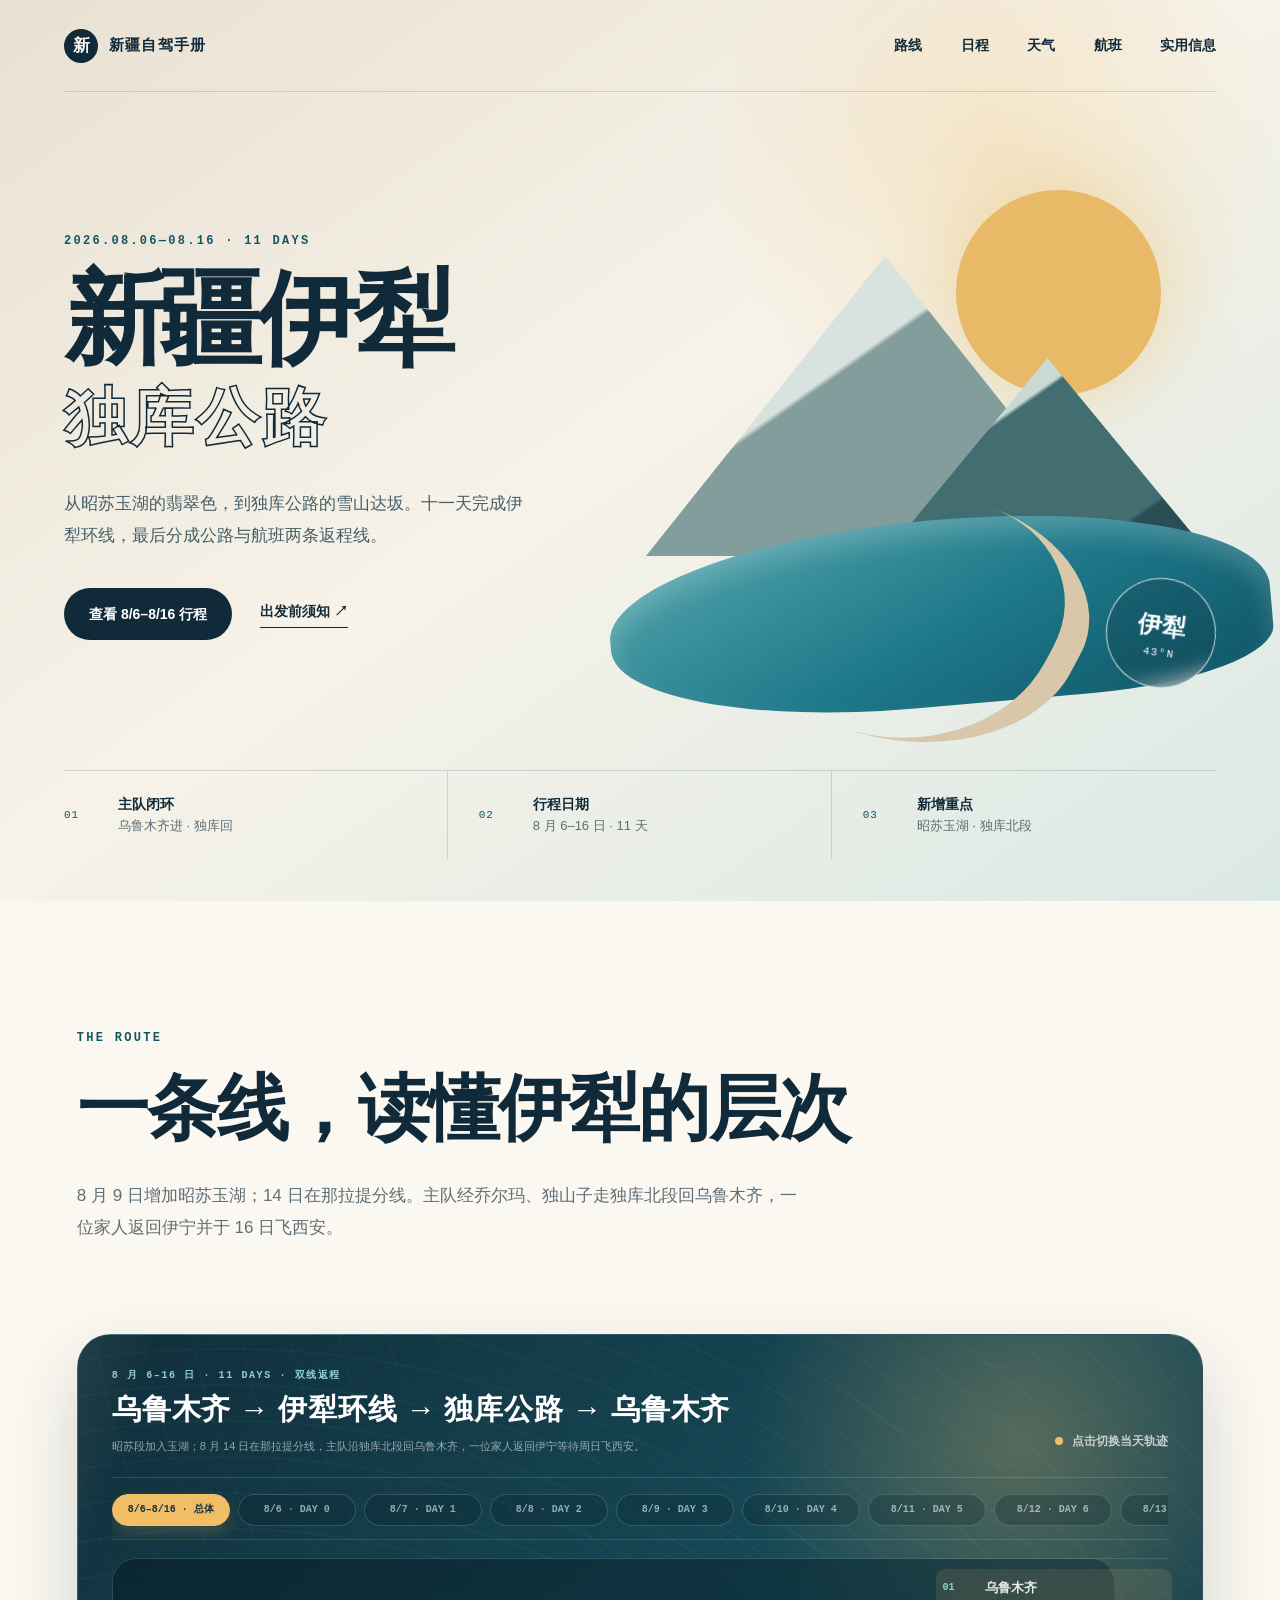
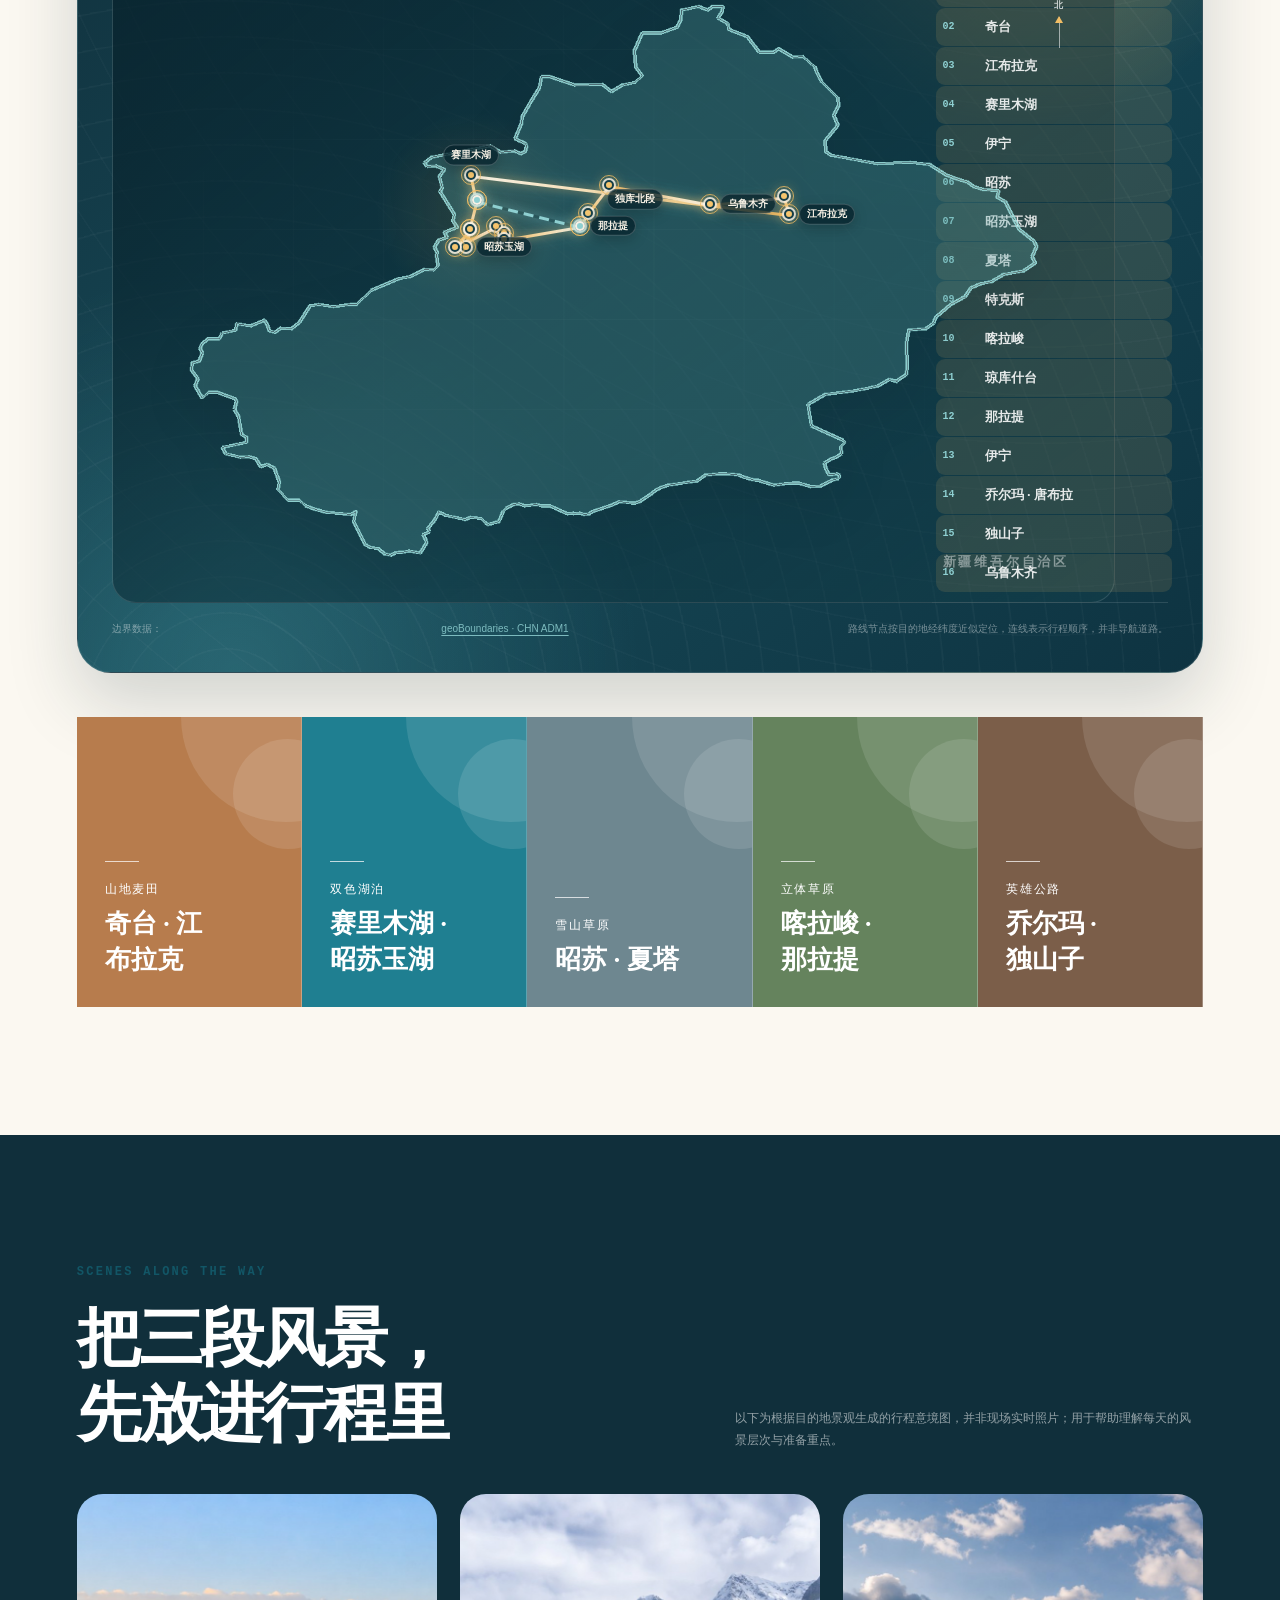
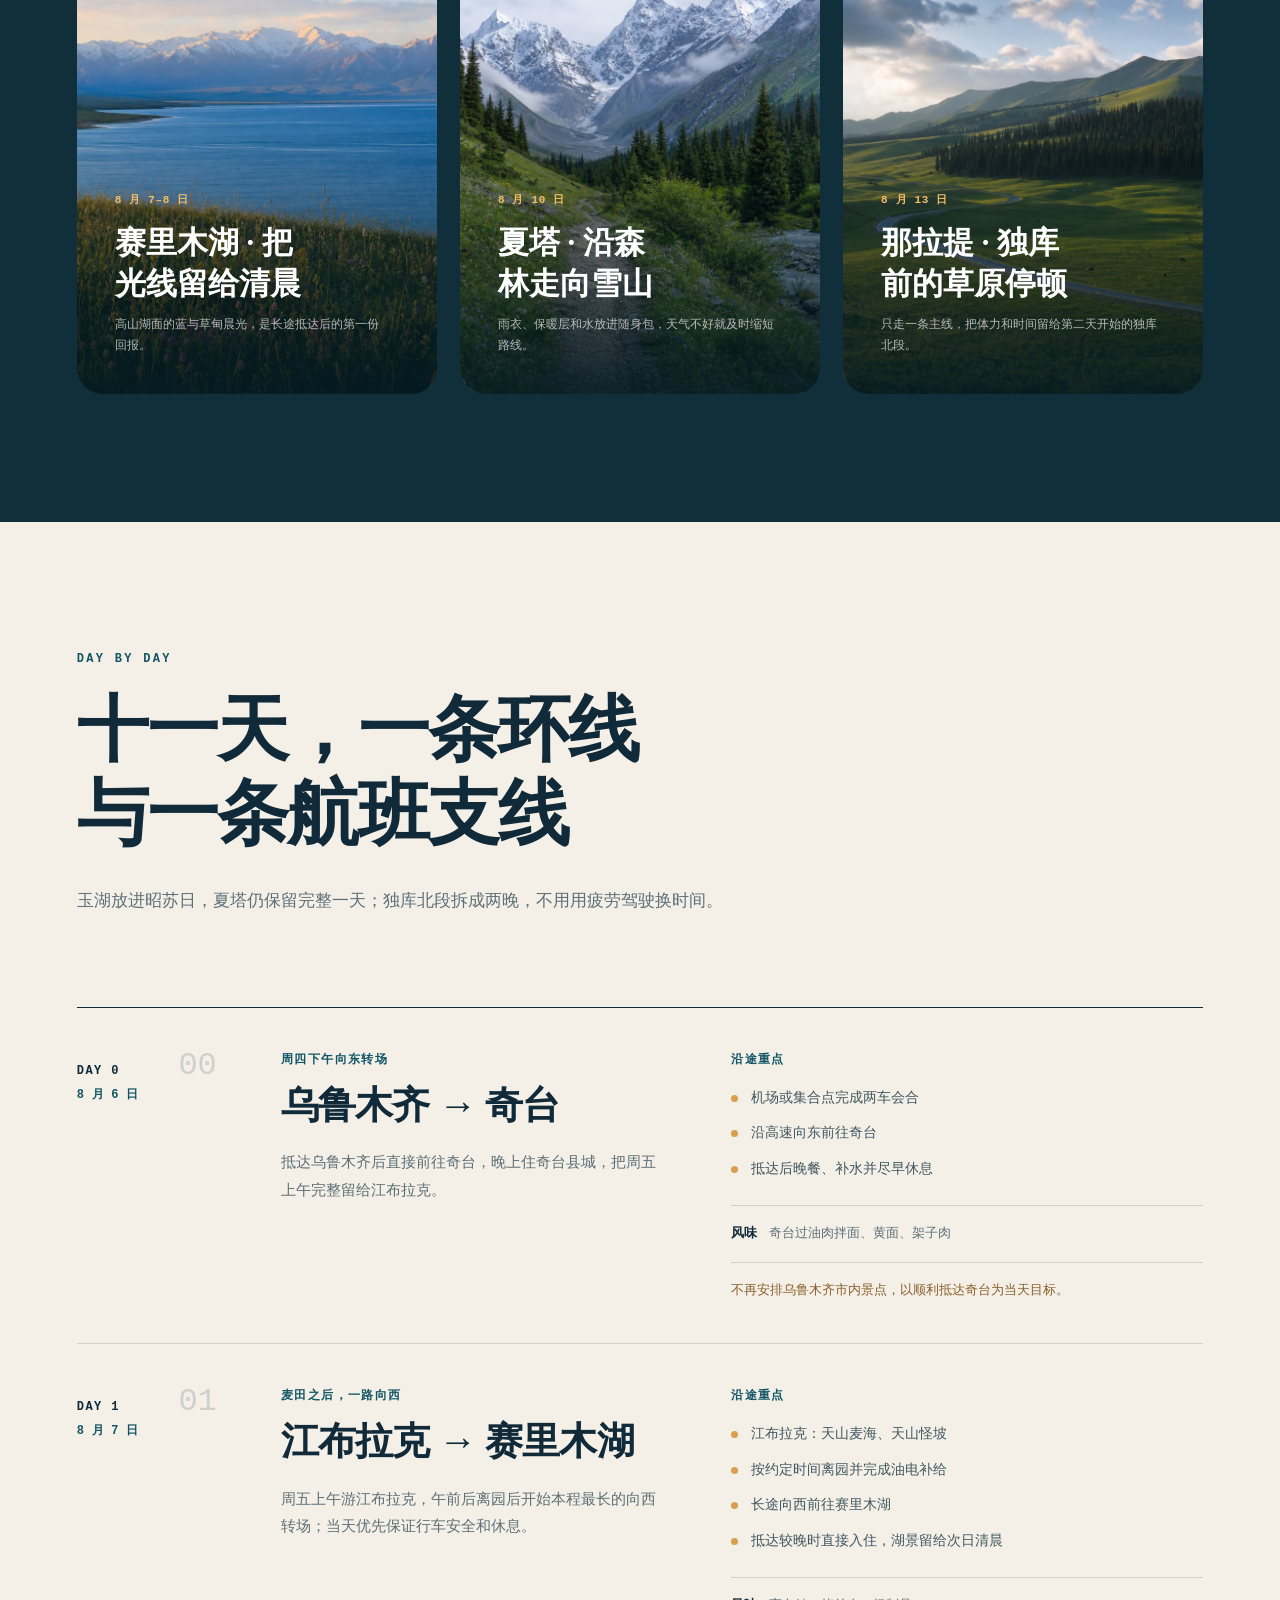
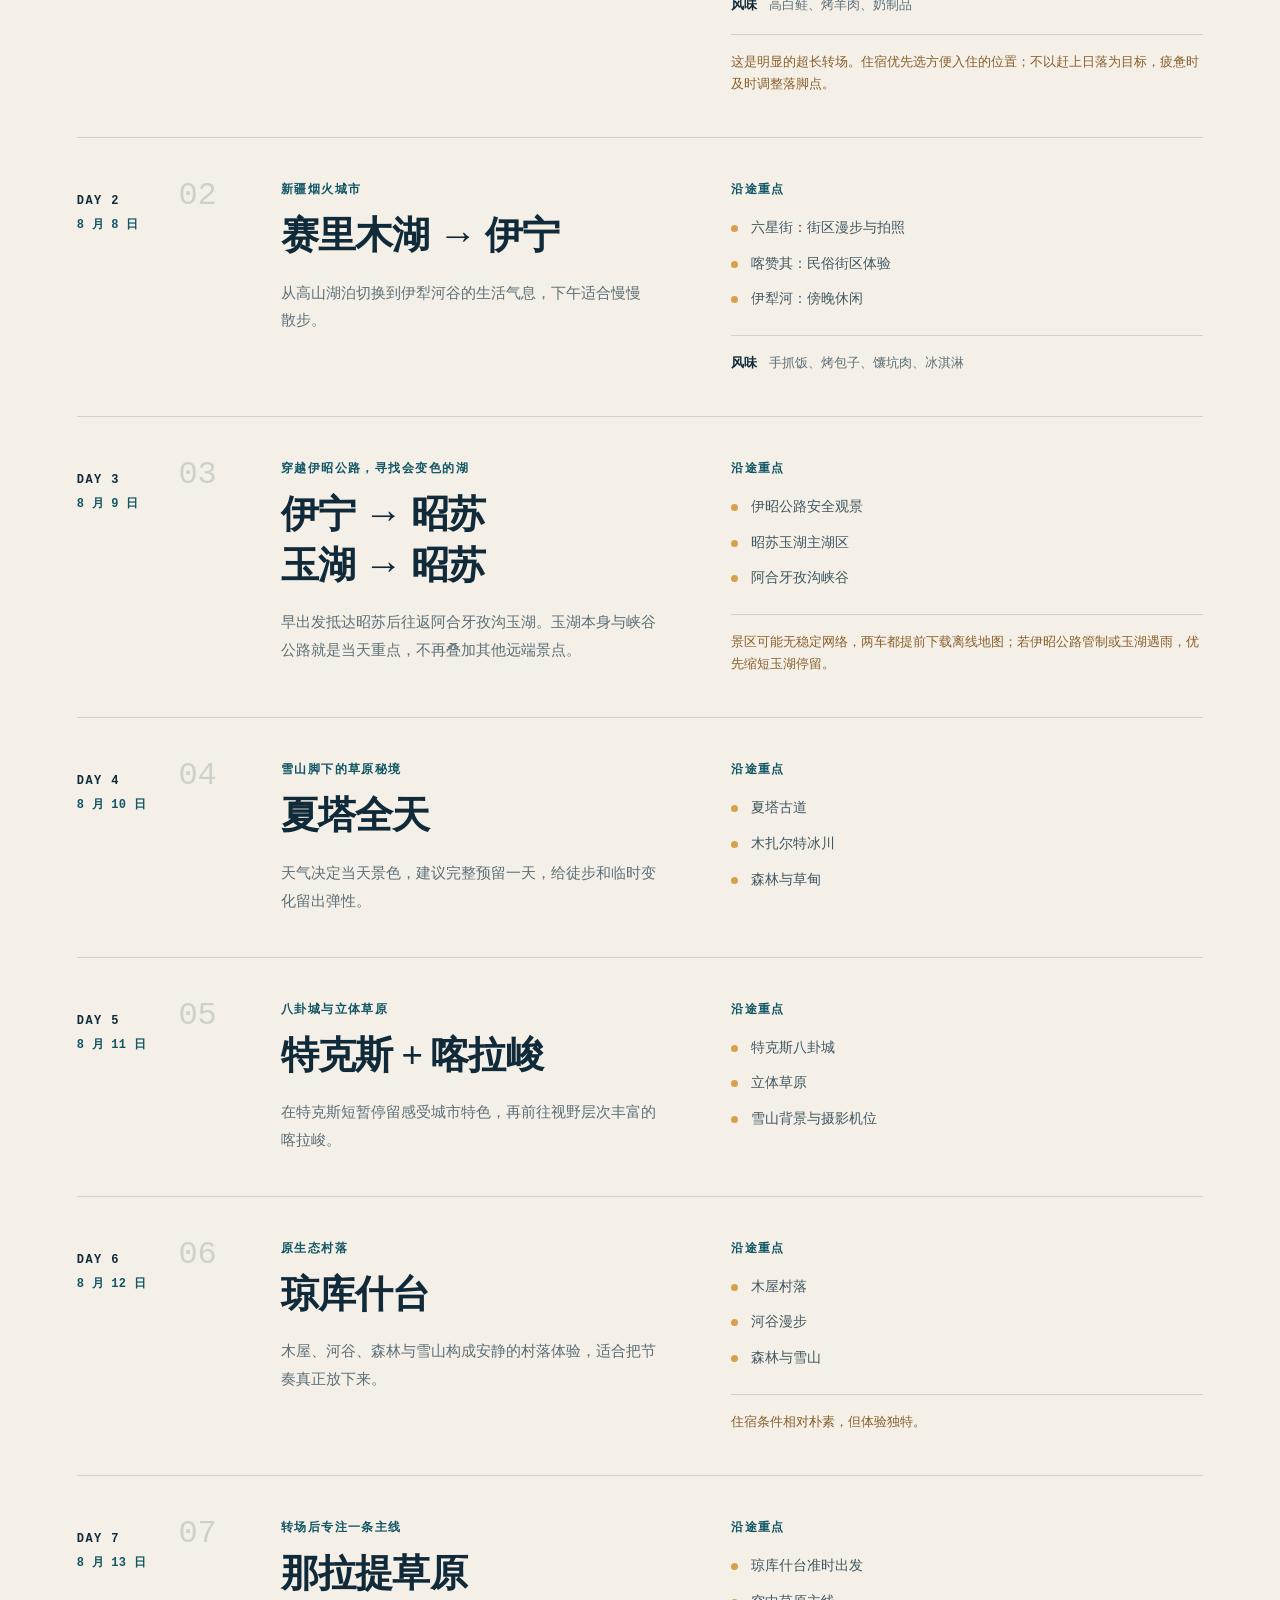
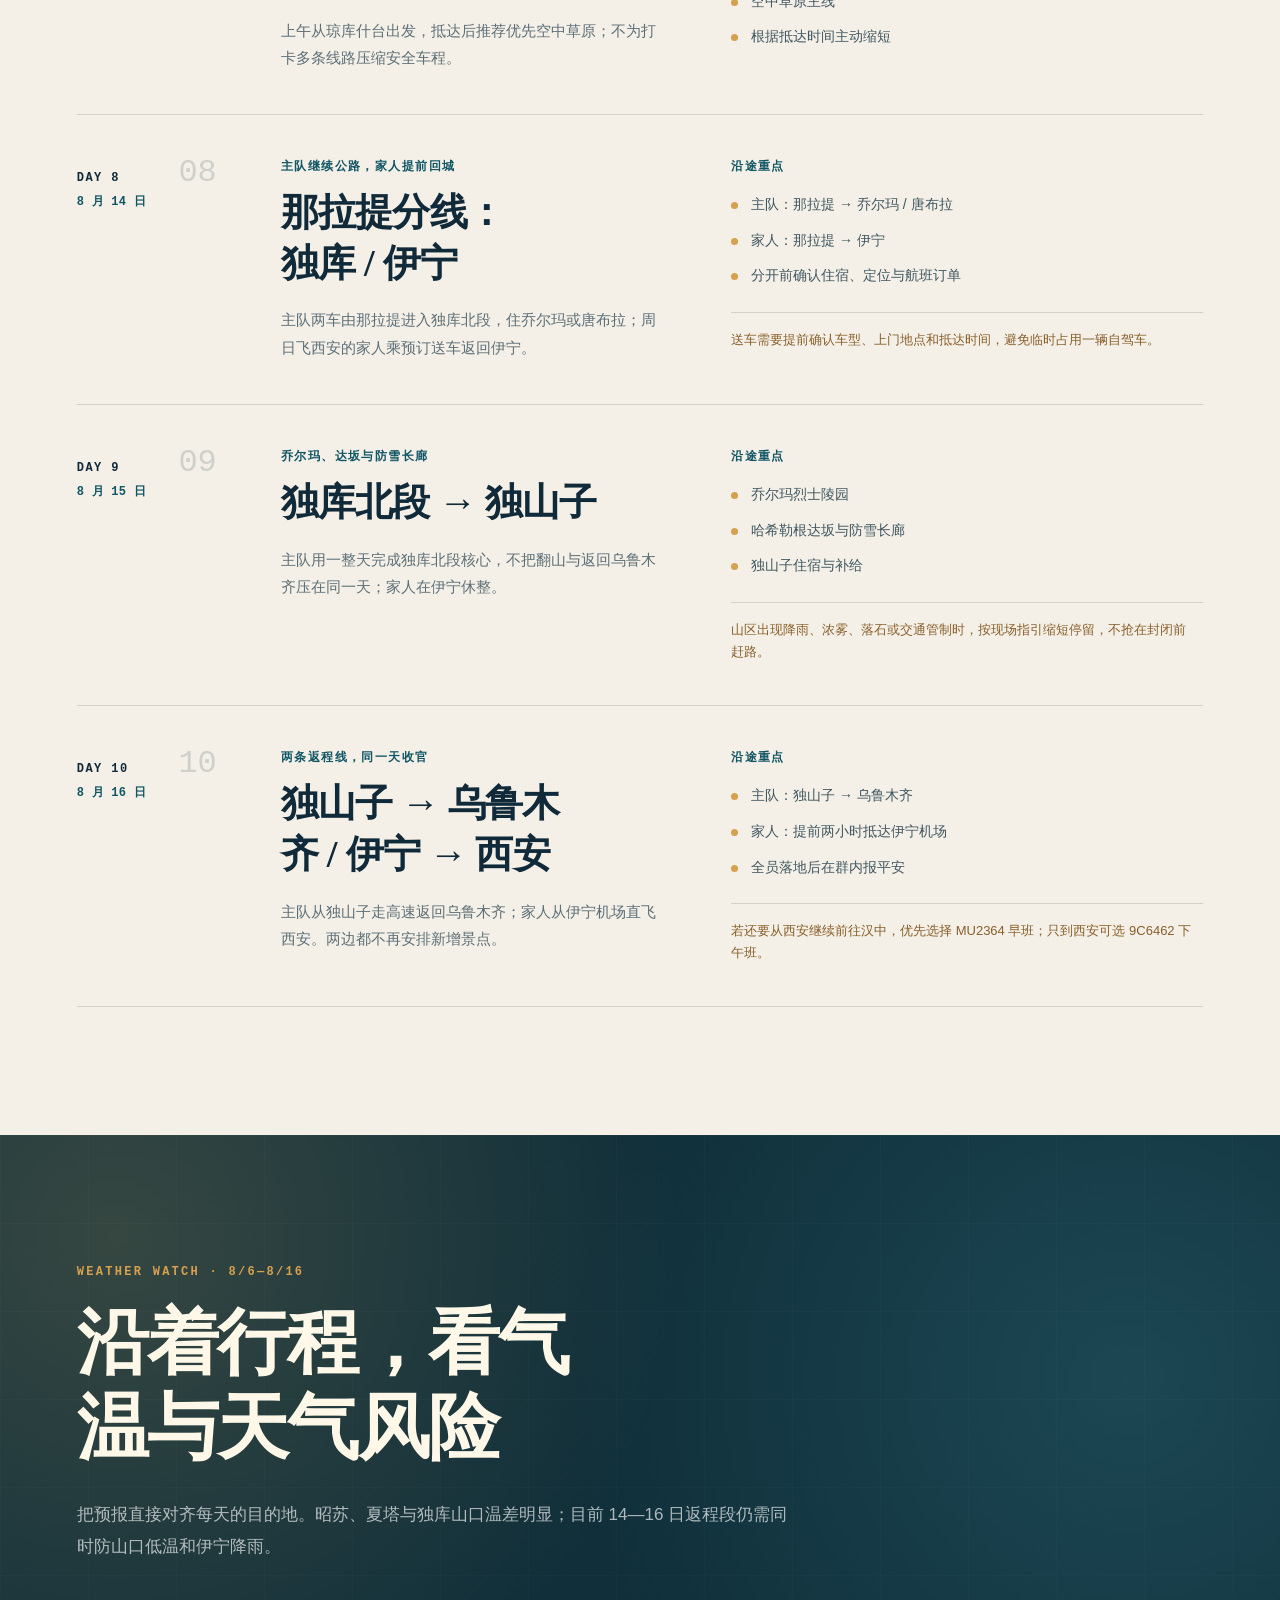
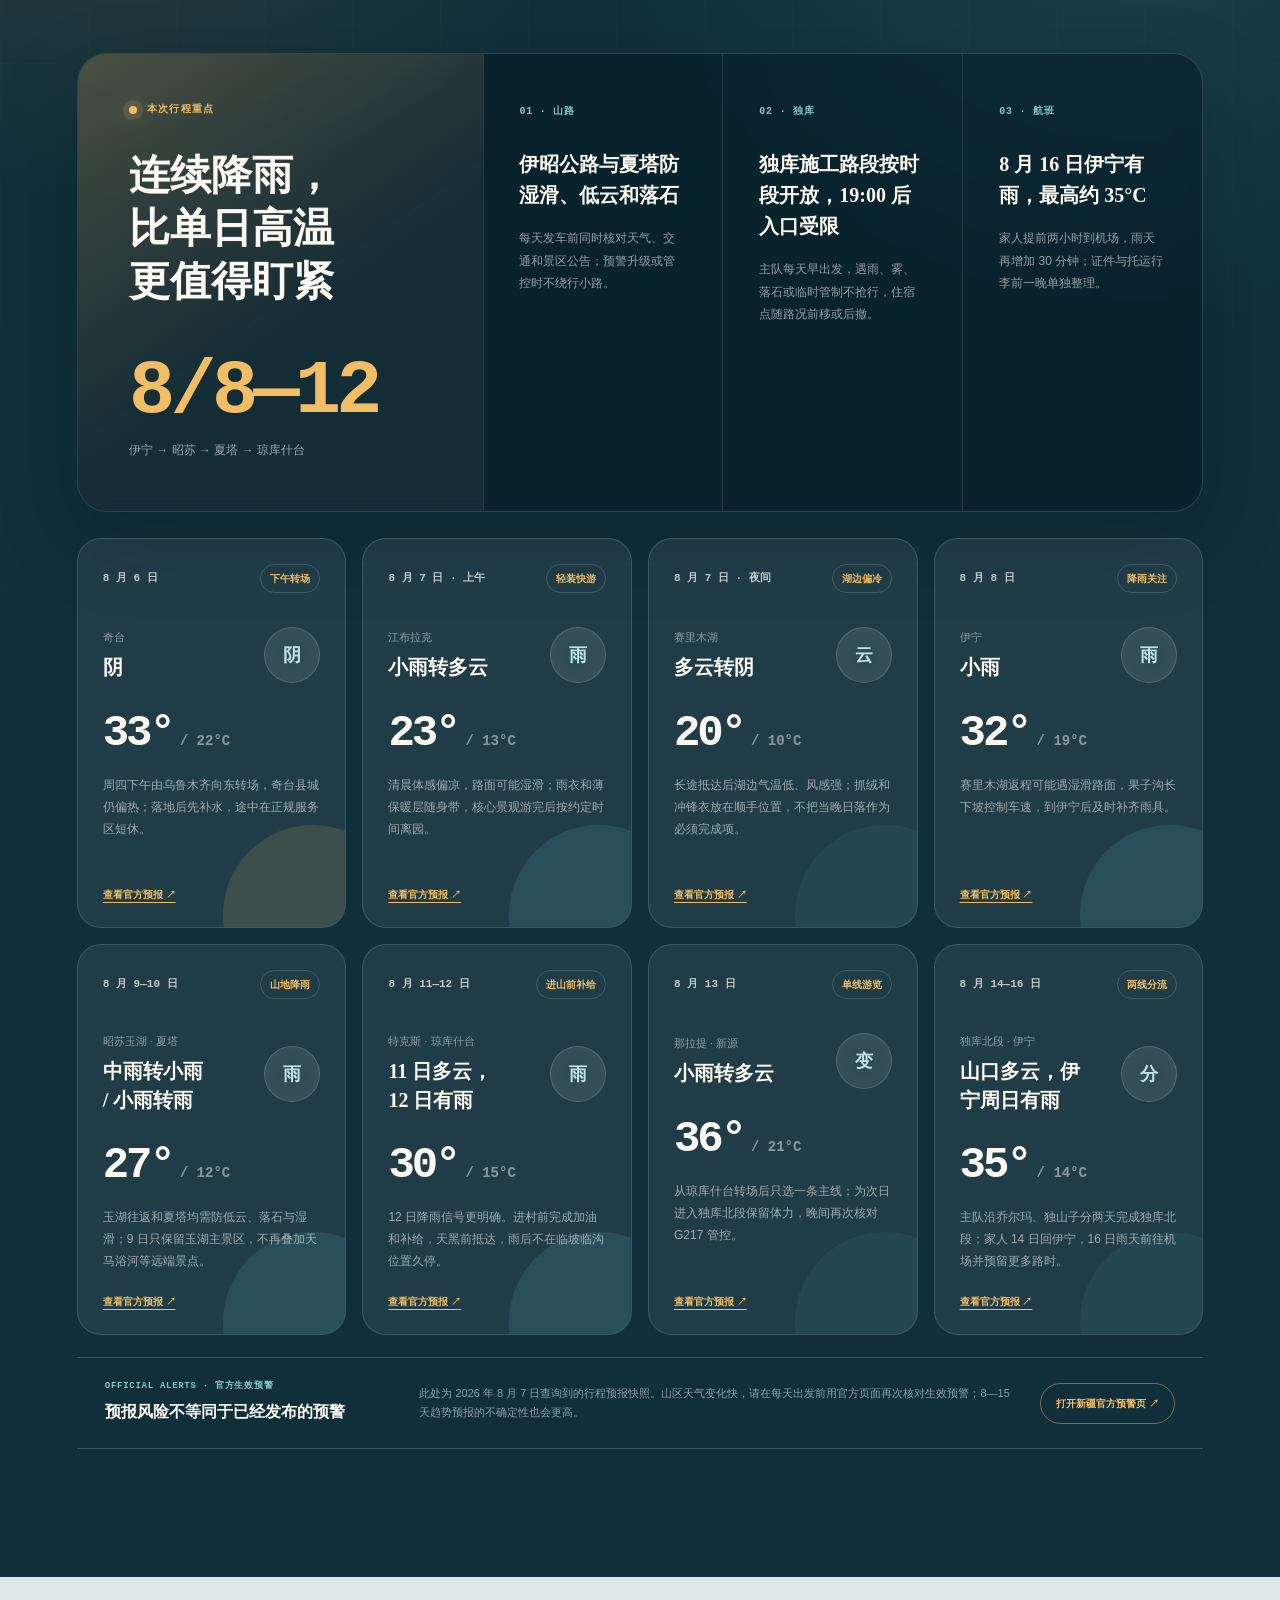
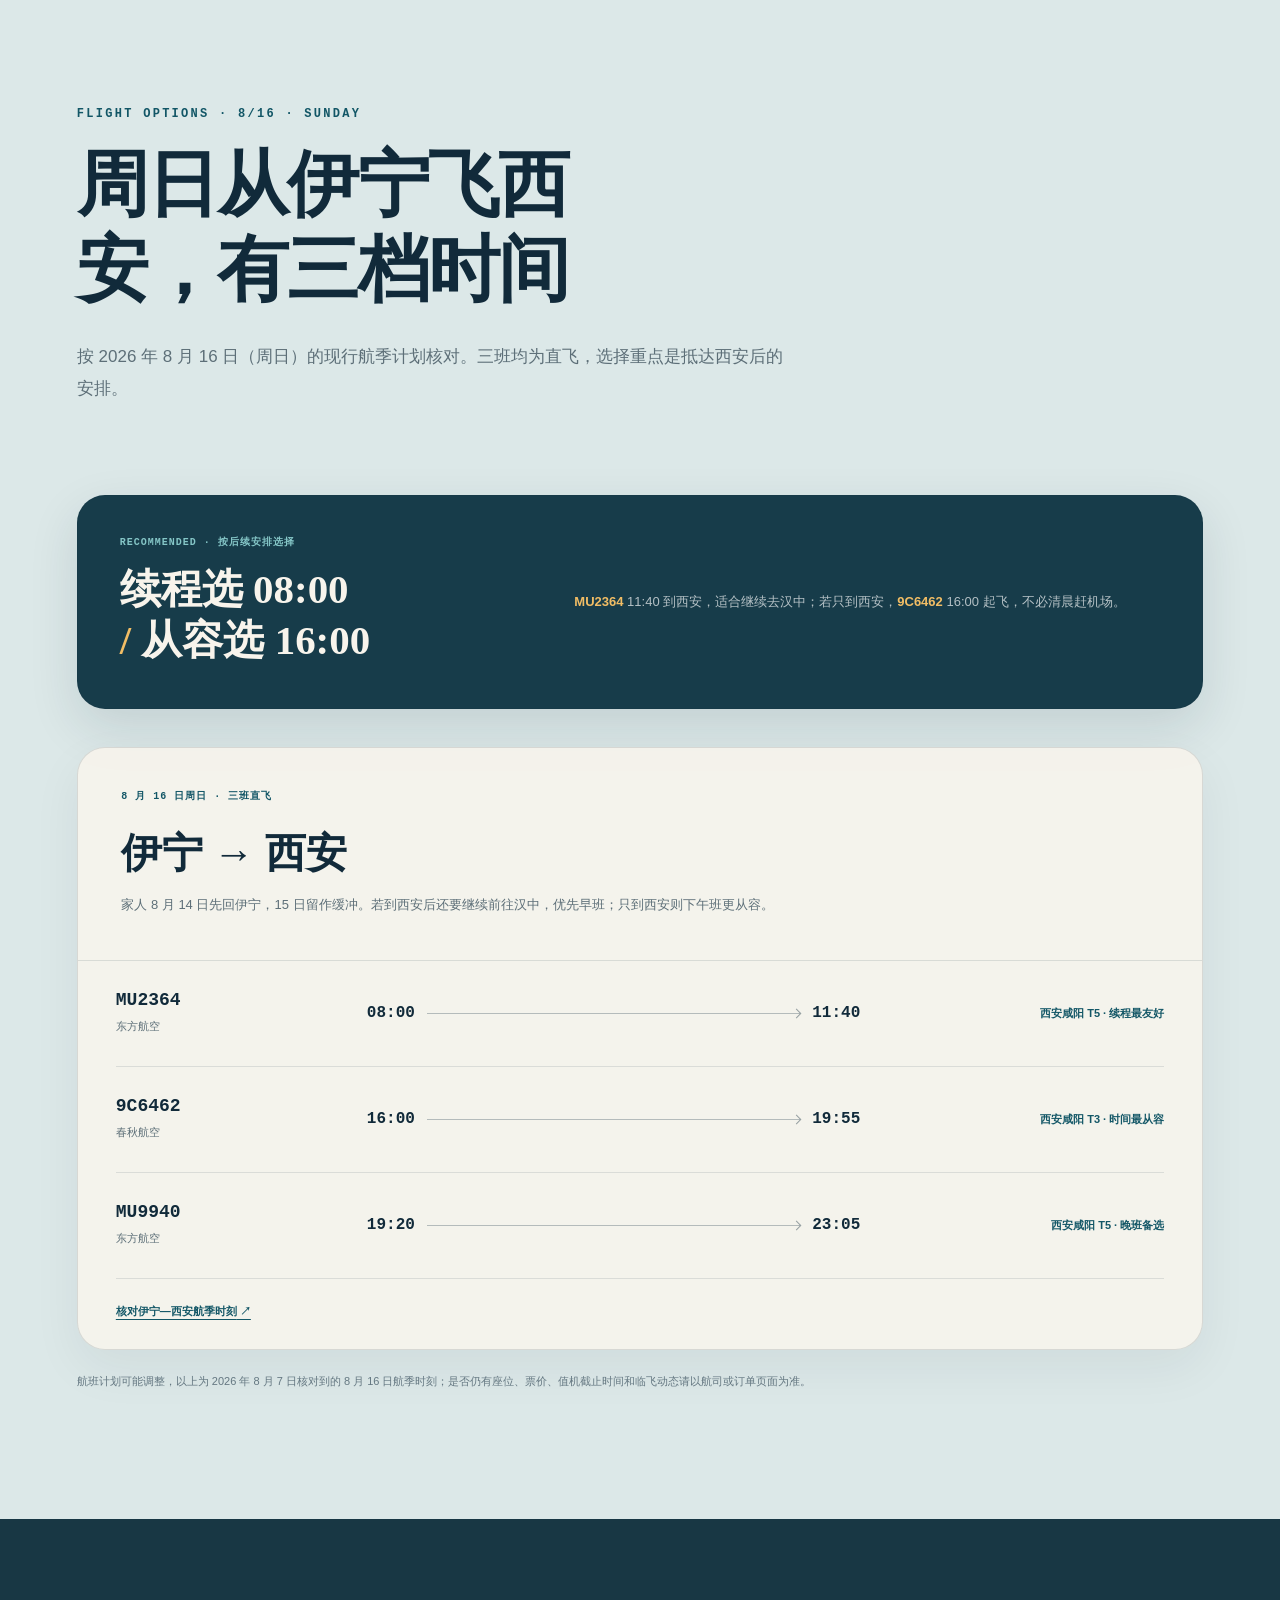
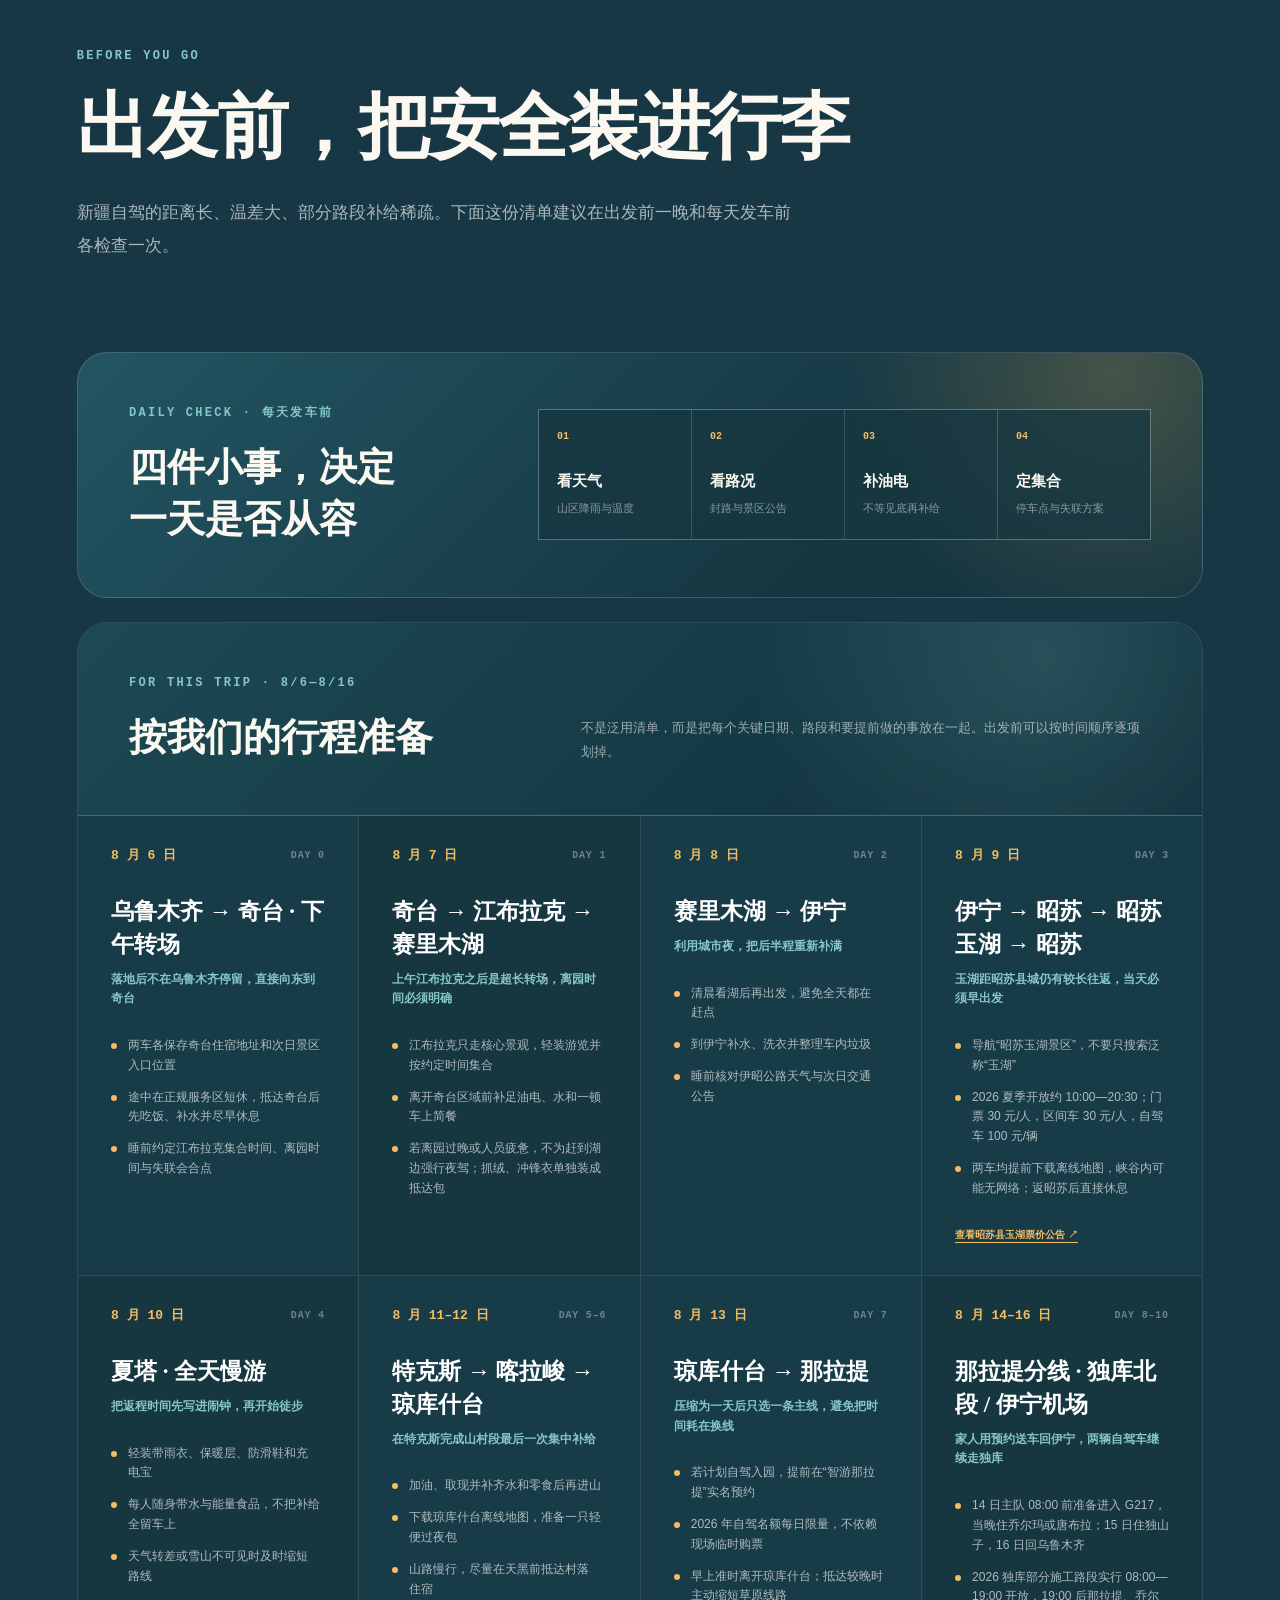
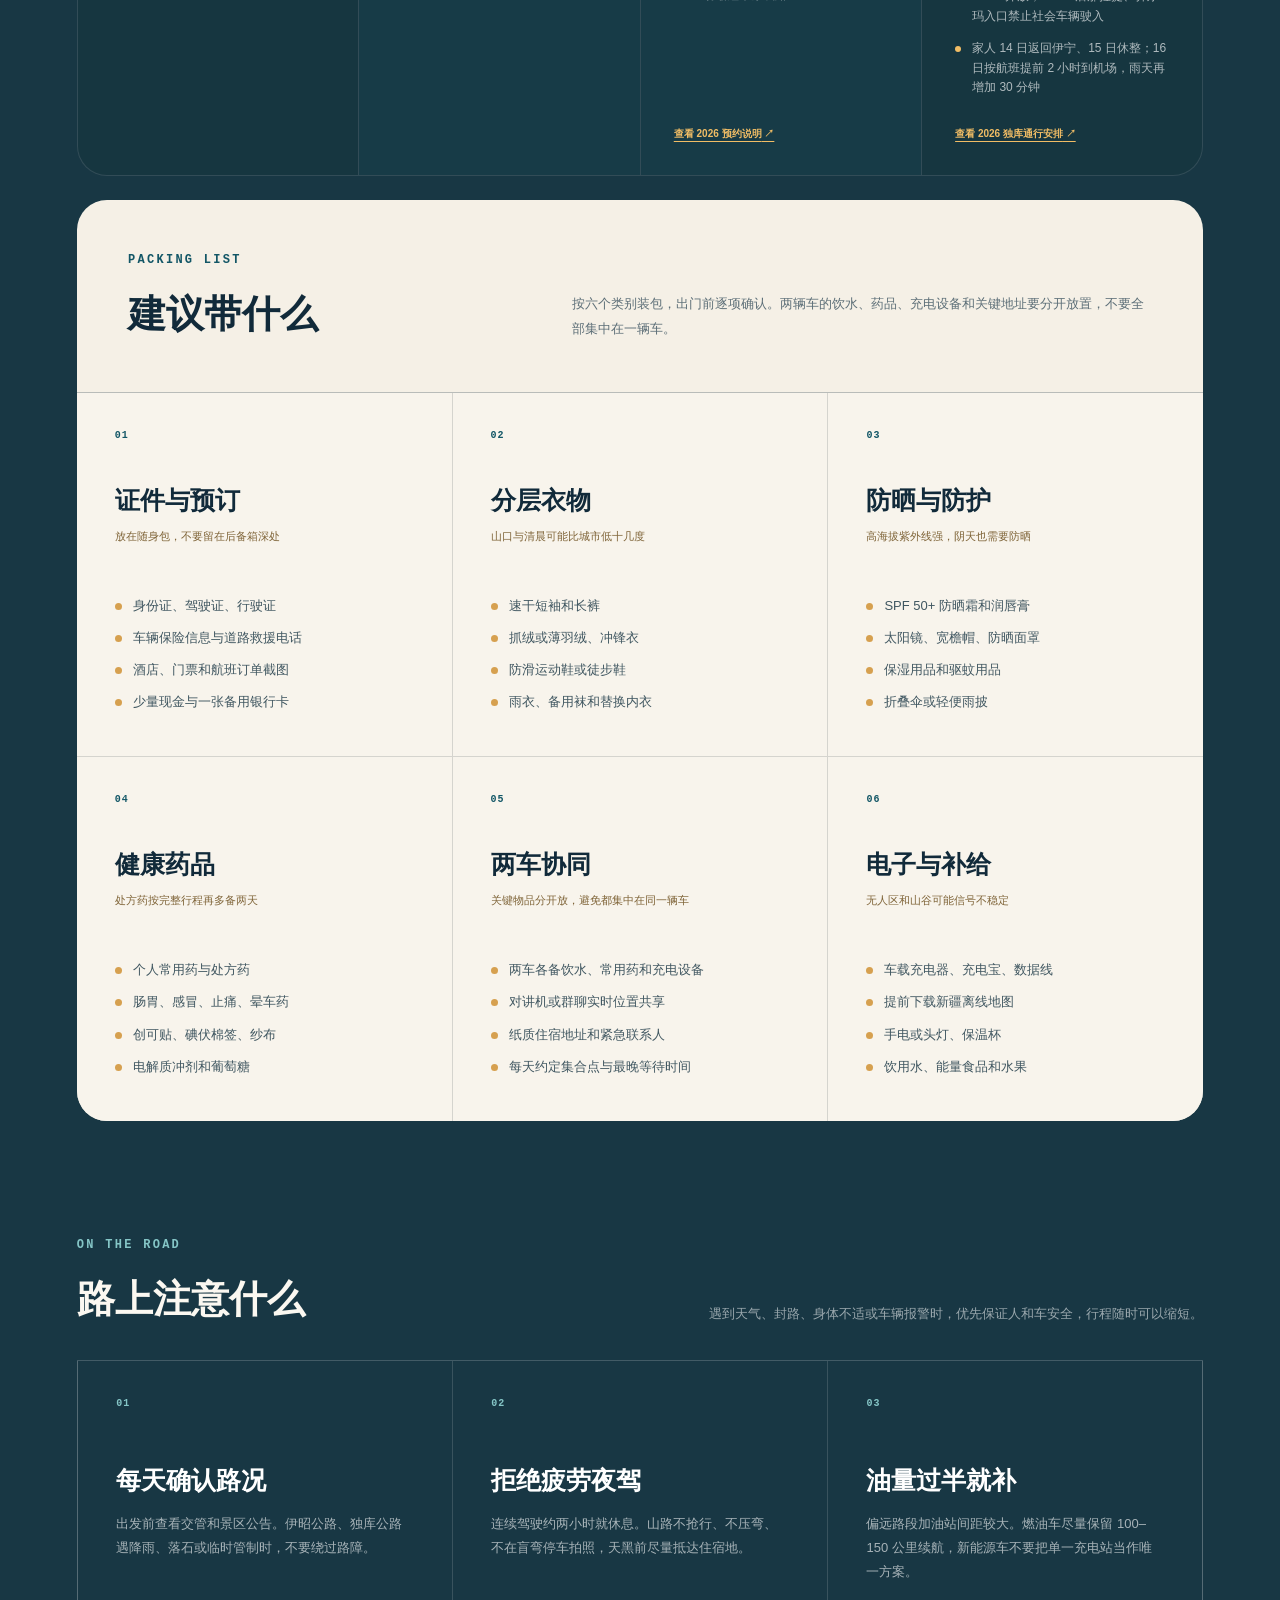
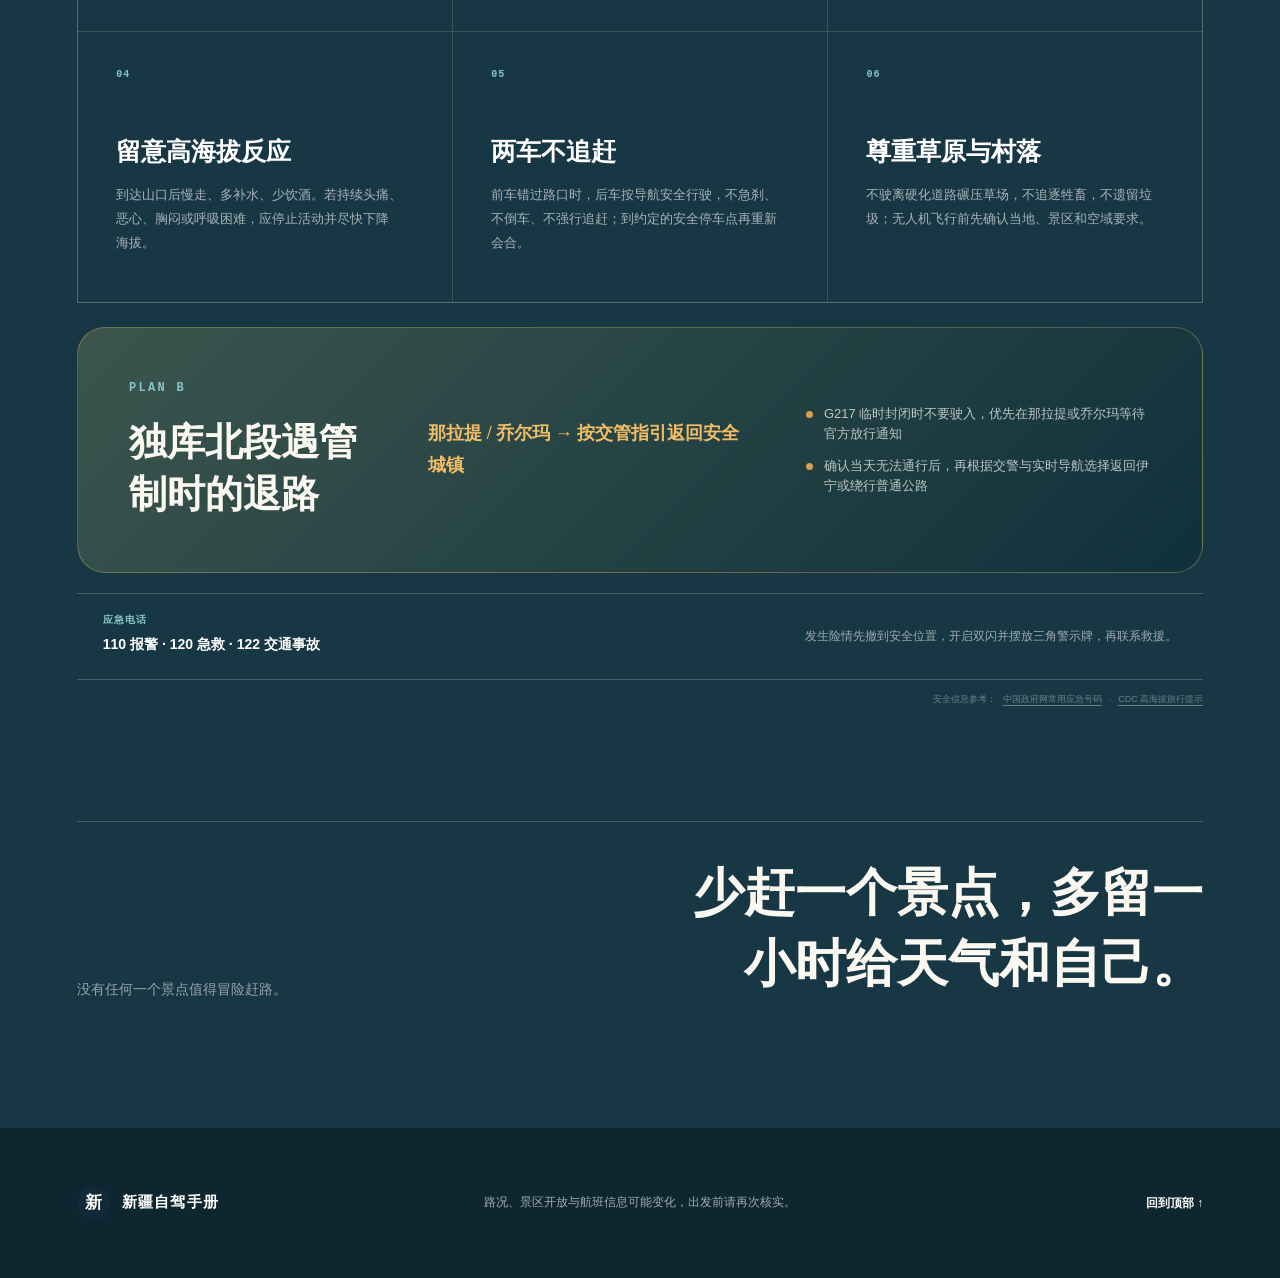
==== commit 2bd3c381: "Add Jade Lake and Duku return route" ====
--- a/index.html
+++ b/index.html
@@ -1,5 +1,5 @@
-<!DOCTYPE html><html lang="zh-CN"><head><meta charSet="utf-8"/><meta name="viewport" content="width=device-width, initial-scale=1"/><link rel="preload" href="/xinjiang-outline.png" as="image"/><link rel="stylesheet" href="assets/index-DwOQvdt3.css" data-rsc-css-href="assets/index-DwOQvdt3.css" data-precedence="vite-rsc/importer-resources"/><title>新疆伊犁 · 独库公路夏季深度自驾旅行手册</title><meta name="description" content="一份从乌鲁木齐出发、伊宁结束的 10 天游览手册，串联赛里木湖、昭苏、夏塔、喀拉峻、琼库什台与那拉提。"/><meta property="og:title" content="新疆伊犁 · 独库公路"/><meta property="og:description" content="10 天夏季深度自驾旅行手册"/><meta property="og:type" content="website"/><meta property="og:locale" content="zh_CN"/><meta property="og:image" content="https://chastelover.github.io/xinjiang-yili-roadtrip/og.jpg"/><meta property="og:image:width" content="1200"/><meta property="og:image:height" content="630"/><meta property="og:image:alt" content="新疆伊犁与独库公路夏季自驾旅行手册"/><meta name="twitter:card" content="summary_large_image"/><meta name="twitter:title" content="新疆伊犁 · 独库公路"/><meta name="twitter:description" content="10 天夏季深度自驾旅行手册"/><meta name="twitter:image" content="https://chastelover.github.io/xinjiang-yili-roadtrip/og.jpg"/>
-</head><body><main><header class="hero" id="top"><nav class="nav" aria-label="页面导航"><a class="brand" href="#top" aria-label="返回顶部"><span class="brand-mark">新</span><span>新疆自驾手册</span></a><div class="nav-links"><a href="#route">路线</a><a href="#itinerary">日程</a><a href="#weather">天气</a><a href="#flights">航班</a><a href="#tips">实用信息</a></div></nav><div class="hero-grid"><div class="hero-copy"><p class="hero-kicker">2026.08.06—08.15 · 10 DAYS</p><h1>新疆伊犁<span>独库公路</span></h1><p class="hero-lead">从赛里木湖的蓝，到伊犁河谷的绿。用十天把雪山、草原、村落与公路，连成一段张弛有度的夏季自驾。</p><div class="hero-actions"><a class="primary-button" href="#itinerary">查看 8/6–8/15 行程</a><a class="text-link" href="#tips">出发前须知 <span aria-hidden="true">↗</span></a></div></div><div class="hero-art" aria-hidden="true"><div class="sun"></div><div class="mountain mountain-back"></div><div class="mountain mountain-front"></div><div class="lake-shape"></div><div class="road-shape"></div><div class="hero-stamp"><strong>伊犁</strong><span>43°N</span></div></div></div><div class="quick-facts" aria-label="行程概要"><div><span>01</span><p><strong>最佳方式</strong>乌鲁木齐进 · 伊宁出</p></div><div><span>02</span><p><strong>行程日期</strong>8 月 6–15 日 · 10 天</p></div><div><span>03</span><p><strong>核心体验</strong>湖泊 · 雪山 · 草原 · 村落</p></div></div></header><section class="route-section" id="route"><div class="section-heading"><p class="eyebrow">THE ROUTE</p><h2>一条线，读懂伊犁的层次</h2><p class="section-intro">8 月 6 日从乌鲁木齐向东到奇台，7 日上午游江布拉克后横穿北疆向西，8 月 15 日从伊宁返程。十天依次经过麦田、湖泊、雪山、草原与村落。</p></div><div class="route-journey"><input class="route-view-input" type="radio" id="route-view-all" aria-label="显示8/6–8/15 · 总体：乌鲁木齐 → 伊宁" name="route-view" checked=""/><input class="route-view-input" type="radio" id="route-view-day-0" aria-label="显示8/6 · DAY 0：乌鲁木齐 → 奇台" name="route-view"/><input class="route-view-input" type="radio" id="route-view-day-1" aria-label="显示8/7 · DAY 1：奇台 → 江布拉克 → 赛里木湖" name="route-view"/><input class="route-view-input" type="radio" id="route-view-day-2" aria-label="显示8/8 · DAY 2：赛里木湖 → 伊宁" name="route-view"/><input class="route-view-input" type="radio" id="route-view-day-3" aria-label="显示8/9 · DAY 3：伊宁 → 昭苏" name="route-view"/><input class="route-view-input" type="radio" id="route-view-day-4" aria-label="显示8/10 · DAY 4：昭苏 → 夏塔" name="route-view"/><input class="route-view-input" type="radio" id="route-view-day-5" aria-label="显示8/11 · DAY 5：夏塔 → 特克斯 → 喀拉峻" name="route-view"/><input class="route-view-input" type="radio" id="route-view-day-6" aria-label="显示8/12 · DAY 6：喀拉峻 → 琼库什台" name="route-view"/><input class="route-view-input" type="radio" id="route-view-day-7" aria-label="显示8/13 · DAY 7：琼库什台 → 那拉提" name="route-view"/><input class="route-view-input" type="radio" id="route-view-day-8" aria-label="显示8/14 · DAY 8：那拉提 → 伊宁" name="route-view"/><input class="route-view-input" type="radio" id="route-view-day-9" aria-label="显示8/15 · DAY 9：伊宁机场返程" name="route-view"/><div class="route-journey-head"><div class="route-mode-copy" aria-live="polite"><span class="route-mode-all"><small>8 月 6–15 日 · 10 DAYS</small><strong>乌鲁木齐 → 伊宁</strong><em>前两日先向东到奇台与江布拉克，再横穿北疆向西进入伊犁；点击具体日期可查看当天轨迹。</em></span><span class="route-mode-day-0"><small>8 月 6 日 · 周四下午 · 向东转场</small><strong>乌鲁木齐 → 奇台</strong><em>抵达后直接前往奇台，晚上在县城休息，为次日上午江布拉克留出时间。</em></span><span class="route-mode-day-1"><small>8 月 7 日 · 上午江布拉克 · 超长转场</small><strong>奇台 → 江布拉克 → 赛里木湖</strong><em>上午游览江布拉克后开始向西长途转场；精简景区停留并尽早离园。</em></span><span class="route-mode-day-2"><small>8 月 8 日 · 湖泊 → 河谷城市</small><strong>赛里木湖 → 伊宁</strong><em>沿果子沟进入伊犁河谷，下午切换到伊宁城市慢游。</em></span><span class="route-mode-day-3"><small>8 月 9 日 · 伊昭公路 · 景观驾驶</small><strong>伊宁 → 昭苏</strong><em>沿伊昭公路向南，森林、草甸与雪山一路展开。</em></span><span class="route-mode-day-4"><small>8 月 10 日 · 雪山脚下 · 深度慢游</small><strong>昭苏 → 夏塔</strong><em>短距离进入夏塔景区，把主要时间留给古道与雪山。</em></span><span class="route-mode-day-5"><small>8 月 11 日 · 八卦城 · 立体草原</small><strong>夏塔 → 特克斯 → 喀拉峻</strong><em>经特克斯补给后进入喀拉峻，连续切换人文与草原。</em></span><span class="route-mode-day-6"><small>8 月 12 日 · 草原 → 原生态村落</small><strong>喀拉峻 → 琼库什台</strong><em>向南进入山谷村落，路程不长但山路需要放慢速度。</em></span><span class="route-mode-day-7"><small>8 月 13 日 · 村落 → 空中草原</small><strong>琼库什台 → 那拉提</strong><em>上午离开琼库什台，抵达那拉提后只选一条主线，集中完成草原段。</em></span><span class="route-mode-day-8"><small>8 月 14 日 · 返程缓冲 · 降低强度</small><strong>那拉提 → 伊宁</strong><em>返回伊宁休整，为次日航班、行李整理和临时变化留足余量。</em></span><span class="route-mode-day-9"><small>8 月 15 日 · 周六返程 · 伊宁机场</small><strong>伊宁机场返程</strong><em>当天只保留市区到机场的短途移动；北京 15:10 与西安 16:00 的航班最适合同步前往机场。</em></span></div><p class="route-live"><span class="route-live-dot"></span>点击切换当天轨迹</p></div><div class="route-day-switcher" aria-label="选择总体或每日路线"><label for="route-view-all" data-route-replay="all" title="再次点击可重新播放总体路线" tabindex="0">8/6–8/15 · 总体</label><label for="route-view-day-0">8/6 · DAY 0</label><label for="route-view-day-1">8/7 · DAY 1</label><label for="route-view-day-2">8/8 · DAY 2</label><label for="route-view-day-3">8/9 · DAY 3</label><label for="route-view-day-4">8/10 · DAY 4</label><label for="route-view-day-5">8/11 · DAY 5</label><label for="route-view-day-6">8/12 · DAY 6</label><label for="route-view-day-7">8/13 · DAY 7</label><label for="route-view-day-8">8/14 · DAY 8</label><label for="route-view-day-9">8/15 · DAY 9</label></div><div class="route-scroll" role="region" aria-label="新疆实景轮廓路线图：乌鲁木齐，奇台，江布拉克，赛里木湖，伊宁，昭苏，夏塔，特克斯，喀拉峻，琼库什台，那拉提，伊宁" tabindex="0"><div class="route-map-layout"><div class="route-map-plot" aria-hidden="true"><img class="route-map-shape" src="xinjiang-outline.png" width="1400" height="900" alt=""/><div class="route-map-grid"></div><span class="route-map-title">新疆维吾尔自治区</span><span class="route-map-compass"><strong>北</strong><i></i></span><div class="route-layer route-layer-all route-layer-all"><span class="route-map-segment" style="left:59.68401168355537%;top:38.047181500882616%;width:7.36685669477194%;transform:rotate(-5.675872774549616deg);--segment-index:0"><i></i><b></b></span><span class="route-map-segment" style="left:67.01475092857727%;top:36.91382323411351%;width:1.8591545268382197%;transform:rotate(72.49737150034711deg);--segment-index:1"><i></i><b></b></span><span class="route-map-segment" style="left:67.57389081940181%;top:39.67195006957909%;width:32.004278798479874%;transform:rotate(-172.9720549984548deg);--segment-index:2"><i></i><b></b></span><span class="route-map-segment" style="left:35.81007316206087%;top:33.580654061768136%;width:2.5932831064465205%;transform:rotate(77.95101545530645deg);--segment-index:3"><i></i><b></b></span><span class="route-map-segment" style="left:36.35141549667884%;top:37.525779020903364%;width:2.9298662890020557%;transform:rotate(104.21210473122996deg);--segment-index:4"><i></i><b></b></span><span class="route-map-segment" style="left:35.63209759999468%;top:41.94385755701091%;width:2.2699637765228946%;transform:rotate(128.3674853848507deg);--segment-index:5"><i></i><b></b></span><span class="route-map-segment" style="left:34.22312440030409%;top:44.712366300263675%;width:4.526887421586174%;transform:rotate(-26.774924888654112deg);--segment-index:6"><i></i><b></b></span><span class="route-map-segment" style="left:38.264652788890324%;top:41.54011669861988%;width:1.001798935425457%;transform:rotate(38.99099404251697deg);--segment-index:7"><i></i><b></b></span><span class="route-map-segment" style="left:39.04329587292985%;top:42.52063021185525%;width:0.6314197104414578%;transform:rotate(86.63353933656987deg);--segment-index:8"><i></i><b></b></span><span class="route-map-segment" style="left:39.08037411502699%;top:43.50114372509058%;width:7.67447959288861%;transform:rotate(-9.735373895508442deg);--segment-index:9"><i></i><b></b></span><span class="route-map-segment" style="left:46.64433550283972%;top:41.48243943313546%;width:10.602543912268054%;transform:rotate(-166.11926632360786deg);--segment-index:10"><i></i><b></b></span><span class="route-map-point" style="left:59.68401168355537%;top:38.047181500882616%;--stop-index:0"></span><span class="route-map-point" style="left:67.01475092857727%;top:36.91382323411351%;--stop-index:1"></span><span class="route-map-point" style="left:67.57389081940181%;top:39.67195006957909%;--stop-index:2"></span><span class="route-map-point" style="left:35.81007316206087%;top:33.580654061768136%;--stop-index:3"></span><span class="route-map-point" style="left:36.35141549667884%;top:37.525779020903364%;--stop-index:4"></span><span class="route-map-point" style="left:35.63209759999468%;top:41.94385755701091%;--stop-index:5"></span><span class="route-map-point" style="left:34.22312440030409%;top:44.712366300263675%;--stop-index:6"></span><span class="route-map-point" style="left:38.264652788890324%;top:41.54011669861988%;--stop-index:7"></span><span class="route-map-point" style="left:39.04329587292985%;top:42.52063021185525%;--stop-index:8"></span><span class="route-map-point" style="left:39.08037411502699%;top:43.50114372509058%;--stop-index:9"></span><span class="route-map-point" style="left:46.64433550283972%;top:41.48243943313546%;--stop-index:10"></span></div><div class="route-layer route-layer-day-0 route-layer-day"><span class="route-map-segment" style="left:59.68401168355537%;top:38.047181500882616%;width:7.36685669477194%;transform:rotate(-5.675872774549616deg);--segment-index:0"><i></i><b></b></span><span class="route-map-point" style="left:59.68401168355537%;top:38.047181500882616%;--stop-index:0"><strong class="is-start">乌鲁木齐</strong></span><span class="route-map-point" style="left:67.01475092857727%;top:36.91382323411351%;--stop-index:1"><strong class="is-end">奇台</strong></span></div><div class="route-layer route-layer-day-1 route-layer-day"><span class="route-map-segment" style="left:67.01475092857727%;top:36.91382323411351%;width:1.8591545268382197%;transform:rotate(72.49737150034711deg);--segment-index:0"><i></i><b></b></span><span class="route-map-segment" style="left:67.57389081940181%;top:39.67195006957909%;width:32.004278798479874%;transform:rotate(-172.9720549984548deg);--segment-index:1"><i></i><b></b></span><span class="route-map-point" style="left:67.01475092857727%;top:36.91382323411351%;--stop-index:0"><strong class="is-start">奇台</strong></span><span class="route-map-point" style="left:67.57389081940181%;top:39.67195006957909%;--stop-index:1"></span><span class="route-map-point" style="left:35.81007316206087%;top:33.580654061768136%;--stop-index:2"><strong class="is-end">赛里木湖</strong></span></div><div class="route-layer route-layer-day-2 route-layer-day"><span class="route-map-segment" style="left:35.81007316206087%;top:33.580654061768136%;width:2.5932831064465205%;transform:rotate(77.95101545530645deg);--segment-index:0"><i></i><b></b></span><span class="route-map-point" style="left:35.81007316206087%;top:33.580654061768136%;--stop-index:0"><strong class="is-start">赛里木湖</strong></span><span class="route-map-point" style="left:36.35141549667884%;top:37.525779020903364%;--stop-index:1"><strong class="is-end">伊宁</strong></span></div><div class="route-layer route-layer-day-3 route-layer-day"><span class="route-map-segment" style="left:36.35141549667884%;top:37.525779020903364%;width:2.9298662890020557%;transform:rotate(104.21210473122996deg);--segment-index:0"><i></i><b></b></span><span class="route-map-point" style="left:36.35141549667884%;top:37.525779020903364%;--stop-index:0"><strong class="is-start">伊宁</strong></span><span class="route-map-point" style="left:35.63209759999468%;top:41.94385755701091%;--stop-index:1"><strong class="is-end">昭苏</strong></span></div><div class="route-layer route-layer-day-4 route-layer-day"><span class="route-map-segment" style="left:35.63209759999468%;top:41.94385755701091%;width:2.2699637765228946%;transform:rotate(128.3674853848507deg);--segment-index:0"><i></i><b></b></span><span class="route-map-point" style="left:35.63209759999468%;top:41.94385755701091%;--stop-index:0"><strong class="is-start">昭苏</strong></span><span class="route-map-point" style="left:34.22312440030409%;top:44.712366300263675%;--stop-index:1"><strong class="is-end">夏塔</strong></span></div><div class="route-layer route-layer-day-5 route-layer-day"><span class="route-map-segment" style="left:34.22312440030409%;top:44.712366300263675%;width:4.526887421586174%;transform:rotate(-26.774924888654112deg);--segment-index:0"><i></i><b></b></span><span class="route-map-segment" style="left:38.264652788890324%;top:41.54011669861988%;width:1.001798935425457%;transform:rotate(38.99099404251697deg);--segment-index:1"><i></i><b></b></span><span class="route-map-point" style="left:34.22312440030409%;top:44.712366300263675%;--stop-index:0"><strong class="is-start">夏塔</strong></span><span class="route-map-point" style="left:38.264652788890324%;top:41.54011669861988%;--stop-index:1"></span><span class="route-map-point" style="left:39.04329587292985%;top:42.52063021185525%;--stop-index:2"><strong class="is-end">喀拉峻</strong></span></div><div class="route-layer route-layer-day-6 route-layer-day"><span class="route-map-segment" style="left:39.04329587292985%;top:42.52063021185525%;width:0.6314197104414578%;transform:rotate(86.63353933656987deg);--segment-index:0"><i></i><b></b></span><span class="route-map-point" style="left:39.04329587292985%;top:42.52063021185525%;--stop-index:0"><strong class="is-start">喀拉峻</strong></span><span class="route-map-point" style="left:39.08037411502699%;top:43.50114372509058%;--stop-index:1"><strong class="is-end">琼库什台</strong></span></div><div class="route-layer route-layer-day-7 route-layer-day"><span class="route-map-segment" style="left:39.08037411502699%;top:43.50114372509058%;width:7.67447959288861%;transform:rotate(-9.735373895508442deg);--segment-index:0"><i></i><b></b></span><span class="route-map-point" style="left:39.08037411502699%;top:43.50114372509058%;--stop-index:0"><strong class="is-start">琼库什台</strong></span><span class="route-map-point" style="left:46.64433550283972%;top:41.48243943313546%;--stop-index:1"><strong class="is-end">那拉提</strong></span></div><div class="route-layer route-layer-day-8 route-layer-day"><span class="route-map-segment" style="left:46.64433550283972%;top:41.48243943313546%;width:10.602543912268054%;transform:rotate(-166.11926632360786deg);--segment-index:0"><i></i><b></b></span><span class="route-map-point" style="left:46.64433550283972%;top:41.48243943313546%;--stop-index:0"><strong class="is-start">那拉提</strong></span><span class="route-map-point" style="left:36.35141549667884%;top:37.525779020903364%;--stop-index:1"><strong class="is-end">伊宁</strong></span></div><div class="route-layer route-layer-day-9 route-layer-day"><span class="route-map-point" style="left:36.35141549667884%;top:37.525779020903364%;--stop-index:0"><strong class="is-start">伊宁</strong></span></div><span class="route-map-label right" style="left:59.68401168355537%;top:38.047181500882616%">乌鲁木齐</span><span class="route-map-label right" style="left:67.57389081940181%;top:39.67195006957909%">江布拉克</span><span class="route-map-label top" style="left:35.81007316206087%;top:33.580654061768136%">赛里木湖</span><span class="route-map-label bottom" style="left:37.56016618904503%;top:40.21353959247791%">伊犁河谷</span><span class="route-map-label right" style="left:46.64433550283972%;top:41.48243943313546%">那拉提</span></div><ol class="route-map-legend" aria-label="行程停靠点"><li data-route-days="all day-0"><span>01</span><strong>乌鲁木齐</strong></li><li data-route-days="all day-0 day-1"><span>02</span><strong>奇台</strong></li><li data-route-days="all day-1"><span>03</span><strong>江布拉克</strong></li><li data-route-days="all day-1 day-2"><span>04</span><strong>赛里木湖</strong></li><li data-route-days="all day-2 day-3"><span>05</span><strong>伊宁</strong></li><li data-route-days="all day-3 day-4"><span>06</span><strong>昭苏</strong></li><li data-route-days="all day-4 day-5"><span>07</span><strong>夏塔</strong></li><li data-route-days="all day-5"><span>08</span><strong>特克斯</strong></li><li data-route-days="all day-5 day-6"><span>09</span><strong>喀拉峻</strong></li><li data-route-days="all day-6 day-7"><span>10</span><strong>琼库什台</strong></li><li data-route-days="all day-7 day-8"><span>11</span><strong>那拉提</strong></li><li data-route-days="all day-8 day-9"><span>12</span><strong>伊宁</strong></li></ol></div></div><p class="route-map-source">边界数据：<a href="https://www.geoboundaries.org/api/current/gbOpen/CHN/ADM1/" target="_blank" rel="noreferrer">geoBoundaries · CHN ADM1</a><span>路线节点按目的地经纬度近似定位，连线表示行程顺序，并非导航道路。</span></p></div><div class="landscape-grid"><article class="landscape-card sand"><span class="landscape-line"></span><p>山地麦田</p><h3>奇台 · 江布拉克</h3></article><article class="landscape-card lake"><span class="landscape-line"></span><p>高山湖泊</p><h3>赛里木湖</h3></article><article class="landscape-card snow"><span class="landscape-line"></span><p>雪山草原</p><h3>昭苏 · 夏塔</h3></article><article class="landscape-card grass"><span class="landscape-line"></span><p>立体草原</p><h3>喀拉峻 · 那拉提</h3></article><article class="landscape-card wood"><span class="landscape-line"></span><p>原生态村落</p><h3>琼库什台</h3></article></div></section><section class="photo-section" aria-label="行程风景意境图"><div class="photo-section-head"><div><p class="eyebrow">SCENES ALONG THE WAY</p><h2>把三段风景，先放进行程里</h2></div><p>以下为根据目的地景观生成的行程意境图，并非现场实时照片；用于帮助理解每天的风景层次与准备重点。</p></div><div class="photo-grid"><figure class="photo-card"><img src="sayram-lake.jpg" alt="赛里木湖 · 把光线留给清晨" width="1536" height="1024" loading="lazy" decoding="async" style="object-position:center 52%"/><figcaption><time>8 月 7–8 日</time><h3>赛里木湖 · 把光线留给清晨</h3><p>高山湖面的蓝与草甸晨光，是长途抵达后的第一份回报。</p></figcaption></figure><figure class="photo-card"><img src="xiata-valley.jpg" alt="夏塔 · 沿森林走向雪山" width="1536" height="1024" loading="lazy" decoding="async" style="object-position:center 50%"/><figcaption><time>8 月 10 日</time><h3>夏塔 · 沿森林走向雪山</h3><p>雨衣、保暖层和水放进随身包，天气不好就及时缩短路线。</p></figcaption></figure><figure class="photo-card"><img src="nalati-grassland.jpg" alt="那拉提 · 一天只走一条主线" width="1536" height="1024" loading="lazy" decoding="async" style="object-position:center 56%"/><figcaption><time>8 月 13 日</time><h3>那拉提 · 一天只走一条主线</h3><p>压缩天数但不追求多线打卡，把时间留给草原层次、光影和途中停留。</p></figcaption></figure></div></section><section class="itinerary-section" id="itinerary"><div class="section-heading"><p class="eyebrow">DAY BY DAY</p><h2>十天，重点不打折的深度行程</h2><p class="section-intro">保留夏塔完整一天，把那拉提压缩为单线游览，并在起飞前一晚回到伊宁。</p></div><div class="timeline"><article class="day-card"><div class="day-index"><div><span>DAY 0</span><time>8 月 6 日</time></div><strong>00</strong></div><div class="day-main"><p class="day-kicker">周四下午向东转场</p><h3>乌鲁木齐 → 奇台</h3><p class="day-summary">抵达乌鲁木齐后直接前往奇台，晚上住奇台县城，把周五上午完整留给江布拉克。</p></div><div class="day-details"><p class="detail-label">沿途重点</p><ul><li>机场或集合点完成两车会合</li><li>沿高速向东前往奇台</li><li>抵达后晚餐、补水并尽早休息</li></ul><p class="taste"><span>风味</span>奇台过油肉拌面、黄面、架子肉</p><p class="day-note">不再安排乌鲁木齐市内景点，以顺利抵达奇台为当天目标。</p></div></article><article class="day-card"><div class="day-index"><div><span>DAY 1</span><time>8 月 7 日</time></div><strong>01</strong></div><div class="day-main"><p class="day-kicker">麦田之后，一路向西</p><h3>江布拉克 → 赛里木湖</h3><p class="day-summary">周五上午游江布拉克，午前后离园后开始本程最长的向西转场；当天优先保证行车安全和休息。</p></div><div class="day-details"><p class="detail-label">沿途重点</p><ul><li>江布拉克：天山麦海、天山怪坡</li><li>按约定时间离园并完成油电补给</li><li>长途向西前往赛里木湖</li><li>抵达较晚时直接入住，湖景留给次日清晨</li></ul><p class="taste"><span>风味</span>高白鲑、烤羊肉、奶制品</p><p class="day-note">这是明显的超长转场。住宿优先选方便入住的位置；不以赶上日落为目标，疲惫时及时调整落脚点。</p></div></article><article class="day-card"><div class="day-index"><div><span>DAY 2</span><time>8 月 8 日</time></div><strong>02</strong></div><div class="day-main"><p class="day-kicker">新疆烟火城市</p><h3>赛里木湖 → 伊宁</h3><p class="day-summary">从高山湖泊切换到伊犁河谷的生活气息，下午适合慢慢散步。</p></div><div class="day-details"><p class="detail-label">沿途重点</p><ul><li>六星街：街区漫步与拍照</li><li>喀赞其：民俗街区体验</li><li>伊犁河：傍晚休闲</li></ul><p class="taste"><span>风味</span>手抓饭、烤包子、馕坑肉、冰淇淋</p></div></article><article class="day-card"><div class="day-index"><div><span>DAY 3</span><time>8 月 9 日</time></div><strong>03</strong></div><div class="day-main"><p class="day-kicker">穿越伊昭公路</p><h3>伊宁 → 昭苏</h3><p class="day-summary">沿途是森林、高山草甸与雪山。把行程本身当成风景，不必急着赶路。</p></div><div class="day-details"><p class="detail-label">沿途重点</p><ul><li>伊昭公路</li><li>高山草甸</li><li>雪山观景带</li></ul><p class="day-note">建议慢开，多留安全的停车拍照时间。</p></div></article><article class="day-card"><div class="day-index"><div><span>DAY 4</span><time>8 月 10 日</time></div><strong>04</strong></div><div class="day-main"><p class="day-kicker">雪山脚下的草原秘境</p><h3>夏塔全天</h3><p class="day-summary">天气决定当天景色，建议完整预留一天，给徒步和临时变化留出弹性。</p></div><div class="day-details"><p class="detail-label">沿途重点</p><ul><li>夏塔古道</li><li>木扎尔特冰川</li><li>森林与草甸</li></ul></div></article><article class="day-card"><div class="day-index"><div><span>DAY 5</span><time>8 月 11 日</time></div><strong>05</strong></div><div class="day-main"><p class="day-kicker">八卦城与立体草原</p><h3>特克斯 + 喀拉峻</h3><p class="day-summary">在特克斯短暂停留感受城市特色，再前往视野层次丰富的喀拉峻。</p></div><div class="day-details"><p class="detail-label">沿途重点</p><ul><li>特克斯八卦城</li><li>立体草原</li><li>雪山背景与摄影机位</li></ul></div></article><article class="day-card"><div class="day-index"><div><span>DAY 6</span><time>8 月 12 日</time></div><strong>06</strong></div><div class="day-main"><p class="day-kicker">原生态村落</p><h3>琼库什台</h3><p class="day-summary">木屋、河谷、森林与雪山构成安静的村落体验，适合把节奏真正放下来。</p></div><div class="day-details"><p class="detail-label">沿途重点</p><ul><li>木屋村落</li><li>河谷漫步</li><li>森林与雪山</li></ul><p class="day-note">住宿条件相对朴素，但体验独特。</p></div></article><article class="day-card"><div class="day-index"><div><span>DAY 7</span><time>8 月 13 日</time></div><strong>07</strong></div><div class="day-main"><p class="day-kicker">转场后专注一条主线</p><h3>那拉提草原</h3><p class="day-summary">上午从琼库什台出发，抵达后推荐优先空中草原；不为打卡多条线路压缩安全车程。</p></div><div class="day-details"><p class="detail-label">沿途重点</p><ul><li>琼库什台准时出发</li><li>空中草原主线</li><li>根据抵达时间主动缩短</li></ul></div></article><article class="day-card"><div class="day-index"><div><span>DAY 8</span><time>8 月 14 日</time></div><strong>08</strong></div><div class="day-main"><p class="day-kicker">返程缓冲日</p><h3>那拉提 → 伊宁</h3><p class="day-summary">降低驾驶强度，提前一晚回到伊宁，为次日两组航班和可能的临时变化留出余量。</p></div><div class="day-details"><p class="detail-label">沿途重点</p><ul><li>白天返回伊宁</li><li>整理行李与订单</li><li>晚间补水并尽早休息</li></ul></div></article><article class="day-card"><div class="day-index"><div><span>DAY 9</span><time>8 月 15 日</time></div><strong>09</strong></div><div class="day-main"><p class="day-kicker">周六从伊犁从容离开</p><h3>伊宁机场返程</h3><p class="day-summary">今天不再增加景点。北京推荐 CZ5438 15:10，西安推荐 9C6462 16:00，两组可一起前往机场。</p></div><div class="day-details"><p class="detail-label">沿途重点</p><ul><li>13:00 前抵达伊宁机场</li><li>北京组 15:10 起飞</li><li>西安组 16:00 起飞</li></ul></div></article></div></section><section class="weather-section" id="weather"><div class="section-heading"><p class="eyebrow">WEATHER WATCH · 8/6—8/15</p><h2>沿着行程，看气温与天气风险</h2><p class="section-intro">把预报直接对齐每天的目的地。城市与高山湖泊温差明显，8 月 8—12 日山区多雨，返程两日还要注意伊宁高温。</p></div><div class="weather-alert-board"><div class="weather-alert-lead"><p><span></span>本次行程重点</p><h3>连续降雨，比单日高温更值得盯紧</h3><strong>8/8—12</strong><small>伊宁 → 昭苏 → 夏塔 → 琼库什台</small></div><div class="weather-alert-list"><article><span>01 · 山路</span><h4>伊昭公路与夏塔防湿滑、低云和落石</h4><p>每天发车前同时核对天气、交通和景区公告；预警升级或管控时不绕行小路。</p></article><article><span>02 · 返程</span><h4>8 月 15 日伊宁晴转阴，最高约 36°C</h4><p>不增加市区景点，13:00 前抵达机场，并在前一晚再次确认航班状态。</p></article><article><span>03 · 温差</span><h4>赛里木湖低至 10°C，伊宁最高约 36°C</h4><p>每天仍按短袖、保暖层、防风防雨外层三层准备，不凭城市温度删减衣物。</p></article></div></div><div class="weather-grid" aria-label="按行程日期整理的目的地天气预报"><article class="weather-card weather-warm"><header><time>8 月 6 日</time><span>下午转场</span></header><div class="weather-place"><div><p>奇台</p><h3>阴</h3></div><i aria-hidden="true">阴</i></div><p class="weather-temperature"><strong>33°</strong><span>/ <!-- -->22°C</span></p><p class="weather-note">周四下午由乌鲁木齐向东转场，奇台县城仍偏热；落地后先补水，途中在正规服务区短休。</p><a href="https://www.weather.com.cn/weather/101130406.shtml" target="_blank" rel="noreferrer">查看官方预报 ↗</a></article><article class="weather-card weather-rain"><header><time>8 月 7 日 · 上午</time><span>轻装快游</span></header><div class="weather-place"><div><p>江布拉克</p><h3>小雨转多云</h3></div><i aria-hidden="true">雨</i></div><p class="weather-temperature"><strong>23°</strong><span>/ <!-- -->13°C</span></p><p class="weather-note">清晨体感偏凉，路面可能湿滑；雨衣和薄保暖层随身带，核心景观游完后按约定时间离园。</p><a href="https://www.weather.com.cn/weather/10113040601A.shtml" target="_blank" rel="noreferrer">查看官方预报 ↗</a></article><article class="weather-card weather-cool"><header><time>8 月 7 日 · 夜间</time><span>湖边偏冷</span></header><div class="weather-place"><div><p>赛里木湖</p><h3>多云转阴</h3></div><i aria-hidden="true">云</i></div><p class="weather-temperature"><strong>20°</strong><span>/ <!-- -->10°C</span></p><p class="weather-note">长途抵达后湖边气温低、风感强；抓绒和冲锋衣放在顺手位置，不把当晚日落作为必须完成项。</p><a href="https://www.weather.com.cn/weather/10113160102A.shtml" target="_blank" rel="noreferrer">查看官方预报 ↗</a></article><article class="weather-card weather-rain"><header><time>8 月 8 日</time><span>降雨关注</span></header><div class="weather-place"><div><p>伊宁</p><h3>小雨</h3></div><i aria-hidden="true">雨</i></div><p class="weather-temperature"><strong>32°</strong><span>/ <!-- -->19°C</span></p><p class="weather-note">赛里木湖返程可能遇湿滑路面，果子沟长下坡控制车速，到伊宁后及时补齐雨具。</p><a href="https://www.weather.com.cn/weather/101131001.shtml" target="_blank" rel="noreferrer">查看官方预报 ↗</a></article><article class="weather-card weather-rain"><header><time>8 月 9—10 日</time><span>山地降雨</span></header><div class="weather-place"><div><p>昭苏 · 夏塔</p><h3>中雨转小雨 / 小雨转雨</h3></div><i aria-hidden="true">雨</i></div><p class="weather-temperature"><strong>27°</strong><span>/ <!-- -->12°C</span></p><p class="weather-note">伊昭公路和夏塔均需防低云、落石与湿滑；若雪山完全不可见，优先缩短徒步而非硬等。</p><a href="https://www.weather.com.cn/weather15d/101131007.shtml" target="_blank" rel="noreferrer">查看官方预报 ↗</a></article><article class="weather-card weather-rain"><header><time>8 月 11—12 日</time><span>进山前补给</span></header><div class="weather-place"><div><p>特克斯 · 琼库什台</p><h3>11 日多云，12 日有雨</h3></div><i aria-hidden="true">雨</i></div><p class="weather-temperature"><strong>30°</strong><span>/ <!-- -->15°C</span></p><p class="weather-note">12 日降雨信号更明确。进村前完成加油和补给，天黑前抵达，雨后不在临坡临沟位置久停。</p><a href="https://www.weather.com.cn/weather15d/101131008.shtml" target="_blank" rel="noreferrer">查看官方预报 ↗</a></article><article class="weather-card weather-change"><header><time>8 月 13 日</time><span>单线游览</span></header><div class="weather-place"><div><p>那拉提 · 新源</p><h3>阴</h3></div><i aria-hidden="true">变</i></div><p class="weather-temperature"><strong>34°</strong><span>/ <!-- -->19°C</span></p><p class="weather-note">从琼库什台转场后只选一条主线，避免在换乘和排队中消耗时间；仍保留雨衣和保暖层。</p><a href="https://www.weather.com.cn/weather15d/101131006.shtml" target="_blank" rel="noreferrer">查看官方预报 ↗</a></article><article class="weather-card weather-warm"><header><time>8 月 14—15 日</time><span>高温返程</span></header><div class="weather-place"><div><p>伊宁 · 返程</p><h3>多云转晴后转阴</h3></div><i aria-hidden="true">热</i></div><p class="weather-temperature"><strong>37°</strong><span>/ <!-- -->21°C</span></p><p class="weather-note">14 日回伊宁后补水、整理行李；15 日不安排户外景点，统一按 13:00 前抵达机场准备值机。</p><a href="https://www.weather.com.cn/weather15d/101131001.shtml" target="_blank" rel="noreferrer">查看官方预报 ↗</a></article></div><div class="weather-warning-strip"><div><p>OFFICIAL ALERTS · 官方生效预警</p><strong>预报风险不等同于已经发布的预警</strong></div><p>此处为 2026 年 8 月 4 日查询到的行程预报快照。山区天气变化快，请在每天出发前用官方页面再次核对生效预警；8—15 天趋势预报的不确定性也会更高。</p><a href="https://www.weather.com.cn/xinjiang/EarlyWarning.shtml" target="_blank" rel="noreferrer">打开新疆官方预警页 ↗</a></div></section><section class="flight-section" id="flights"><div class="section-heading"><p class="eyebrow">FLIGHT OPTIONS · 8/15</p><h2>从伊宁返程，先看这几班</h2><p class="section-intro">按 2026 年 8 月 15 日（周六）的现行航季计划核对。北京可直飞；汉中方向建议落地西安咸阳后转高铁或汽车。</p></div><div class="flight-sync-note"><div><p>RECOMMENDED · 同步去机场</p><h3>北京 15:10 <span>/</span> 西安 16:00</h3></div><p><strong>CZ5438 + 9C6462</strong> 两班仅相差 50 分钟。8 月 14 日住伊宁，15 日建议两组统一在 13:00 前抵达机场，衔接最从容。</p></div><div class="flight-groups"><article class="flight-group"><header><p>北京方向 · 直飞</p><h3>伊宁 → 北京</h3><span>8 月 15 日为周六。优先推荐 15:10 的 CZ5438，与西安方向 16:00 的航班仅相差 50 分钟。</span></header><div class="flight-list"><div class="flight-row"><div class="flight-number"><strong>CZ8893</strong><span>南方航空</span></div><div class="flight-time"><time>09:40</time><i aria-hidden="true"></i><time>14:00</time></div><p>北京大兴 PKX</p></div><div class="flight-row"><div class="flight-number"><strong>CZ5438</strong><span>南方航空</span></div><div class="flight-time"><time>15:10</time><i aria-hidden="true"></i><time>19:30</time></div><p>北京大兴 PKX</p></div><div class="flight-row"><div class="flight-number"><strong>CA1256</strong><span>中国国航</span></div><div class="flight-time"><time>21:25</time><i aria-hidden="true"></i><time>次日 01:35</time></div><p>北京首都 PEK</p></div></div><a href="https://zbordirect.com/en/tools/schedule?departure_city=YIN&amp;arrival_city=BJS" target="_blank" rel="noreferrer">北京直飞航季时刻<!-- --> ↗</a></article><article class="flight-group"><header><p>汉中方向 · 推荐落地西安</p><h3>伊宁 → 西安 → 汉中</h3><span>伊宁目前没有直飞汉中城固机场的班次。8 月 15 日可乘每日执飞的 9C6462 到西安，再转高铁或汽车前往汉中。</span></header><div class="flight-list"><div class="flight-row"><div class="flight-number"><strong>9C6462</strong><span>春秋航空</span></div><div class="flight-time"><time>16:00</time><i aria-hidden="true"></i><time>19:55</time></div><p>西安咸阳 XIY</p></div></div><a href="https://flights.ch.com/flight-date/YIN-SIA/" target="_blank" rel="noreferrer">西安直飞航季时刻<!-- --> ↗</a></article></div><p class="flight-disclaimer">航班计划可能调整，以上为 2026 年 8 月 5 日核对到的 8 月 15 日航季时刻；购票、值机截止时间和出发前动态请以航空公司或订单页面为准。</p></section><section class="tips-section" id="tips"><div class="section-heading"><p class="eyebrow">BEFORE YOU GO</p><h2>出发前，把安全装进行李</h2><p class="section-intro">新疆自驾的距离长、温差大、部分路段补给稀疏。下面这份清单建议在出发前一晚和每天发车前各检查一次。</p></div><div class="daily-check" aria-label="每天发车前四项检查"><div><p class="eyebrow">DAILY CHECK · 每天发车前</p><h3>四件小事，决定一天是否从容</h3></div><ol><li><span>01</span><strong>看天气</strong><small>山区降雨与温度</small></li><li><span>02</span><strong>看路况</strong><small>封路与景区公告</small></li><li><span>03</span><strong>补油电</strong><small>不等见底再补给</small></li><li><span>04</span><strong>定集合</strong><small>停车点与失联方案</small></li></ol></div><div class="trip-readiness"><div class="trip-readiness-head"><div><p class="eyebrow">FOR THIS TRIP · 8/6—8/15</p><h3>按我们的行程准备</h3></div><p>不是泛用清单，而是把每个关键日期、路段和要提前做的事放在一起。出发前可以按时间顺序逐项划掉。</p></div><div class="trip-readiness-grid"><article class="trip-readiness-card"><div class="trip-readiness-date"><time>8 月 6 日</time><span>DAY 0</span></div><h4>乌鲁木齐 → 奇台 · 下午转场</h4><strong>落地后不在乌鲁木齐停留，直接向东到奇台</strong><ul><li>两车各保存奇台住宿地址和次日景区入口位置</li><li>途中在正规服务区短休，抵达奇台后先吃饭、补水并尽早休息</li><li>睡前约定江布拉克集合时间、离园时间与失联会合点</li></ul></article><article class="trip-readiness-card"><div class="trip-readiness-date"><time>8 月 7 日</time><span>DAY 1</span></div><h4>奇台 → 江布拉克 → 赛里木湖</h4><strong>上午江布拉克之后是超长转场，离园时间必须明确</strong><ul><li>江布拉克只走核心景观，轻装游览并按约定时间集合</li><li>离开奇台区域前补足油电、水和一顿车上简餐</li><li>若离园过晚或人员疲惫，不为赶到湖边强行夜驾；抓绒、冲锋衣单独装成抵达包</li></ul></article><article class="trip-readiness-card"><div class="trip-readiness-date"><time>8 月 8 日</time><span>DAY 2</span></div><h4>赛里木湖 → 伊宁</h4><strong>利用城市夜，把后半程重新补满</strong><ul><li>清晨看湖后再出发，避免全天都在赶点</li><li>到伊宁补水、洗衣并整理车内垃圾</li><li>睡前核对伊昭公路天气与次日交通公告</li></ul></article><article class="trip-readiness-card"><div class="trip-readiness-date"><time>8 月 9 日</time><span>DAY 3</span></div><h4>伊宁 → 昭苏 · 伊昭公路</h4><strong>出发当天再确认 S237 通行状态</strong><ul><li>2026 年已恢复通车，但山区天气仍可能触发临时管控</li><li>白石峰弯坡路段减速，不在弯道或临崖处停车</li><li>若遇管制，按交警指引绕行，不自行寻找小路</li></ul><a href="https://jtyst.xinjiang.gov.cn/xjjtysj/yxfc/202606/b3e4b363930b4354b80e05c3a91524b3.shtml" target="_blank" rel="noreferrer">查看 2026 通车公告<!-- --> ↗</a></article><article class="trip-readiness-card"><div class="trip-readiness-date"><time>8 月 10 日</time><span>DAY 4</span></div><h4>夏塔 · 全天慢游</h4><strong>把返程时间先写进闹钟，再开始徒步</strong><ul><li>轻装带雨衣、保暖层、防滑鞋和充电宝</li><li>每人随身带水与能量食品，不把补给全留车上</li><li>天气转差或雪山不可见时及时缩短路线</li></ul></article><article class="trip-readiness-card"><div class="trip-readiness-date"><time>8 月 11–12 日</time><span>DAY 5–6</span></div><h4>特克斯 → 喀拉峻 → 琼库什台</h4><strong>在特克斯完成山村段最后一次集中补给</strong><ul><li>加油、取现并补齐水和零食后再进山</li><li>下载琼库什台离线地图，准备一只轻便过夜包</li><li>山路慢行，尽量在天黑前抵达村落住宿</li></ul></article><article class="trip-readiness-card"><div class="trip-readiness-date"><time>8 月 13 日</time><span>DAY 7</span></div><h4>琼库什台 → 那拉提</h4><strong>压缩为一天后只选一条主线，避免把时间耗在换线</strong><ul><li>若计划自驾入园，提前在“智游那拉提”实名预约</li><li>2026 年自驾名额每日限量，不依赖现场临时购票</li><li>早上准时离开琼库什台；抵达较晚时主动缩短草原线路</li></ul><a href="https://wlt.xinjiang.gov.cn/hd/hd_xjxq?id=864039dda345422483f82dce174cfefa&amp;site=6500000069&amp;url=%2Fwlt%2Fxjxq%2Fnew_hd_xjxq.shtml" target="_blank" rel="noreferrer">查看 2026 预约说明<!-- --> ↗</a></article><article class="trip-readiness-card"><div class="trip-readiness-date"><time>8 月 14–15 日</time><span>DAY 8–9</span></div><h4>那拉提 → 伊宁 · 返程</h4><strong>14 日回伊宁缓冲，15 日两组乘客尽量同步去机场</strong><ul><li>8 月 14 日回伊宁后整理行李并核对航班订单</li><li>证件、充电器和贵重物品放进随身包</li><li>北京 CZ5438 15:10 与西安 9C6462 16:00 最适合同步送机；建议 13:00 前抵达机场</li></ul></article></div></div><div class="preparation-board"><div class="preparation-head"><div><p class="eyebrow">PACKING LIST</p><h3>建议带什么</h3></div><p>按六个类别装包，出门前逐项确认。两辆车的饮水、药品、充电设备和关键地址要分开放置，不要全部集中在一辆车。</p></div><div class="preparation-grid"><article class="preparation-card"><span>01</span><h4>证件与预订</h4><p>放在随身包，不要留在后备箱深处</p><ul><li>身份证、驾驶证、行驶证</li><li>车辆保险信息与道路救援电话</li><li>酒店、门票和航班订单截图</li><li>少量现金与一张备用银行卡</li></ul></article><article class="preparation-card"><span>02</span><h4>分层衣物</h4><p>山口与清晨可能比城市低十几度</p><ul><li>速干短袖和长裤</li><li>抓绒或薄羽绒、冲锋衣</li><li>防滑运动鞋或徒步鞋</li><li>雨衣、备用袜和替换内衣</li></ul></article><article class="preparation-card"><span>03</span><h4>防晒与防护</h4><p>高海拔紫外线强，阴天也需要防晒</p><ul><li>SPF 50+ 防晒霜和润唇膏</li><li>太阳镜、宽檐帽、防晒面罩</li><li>保湿用品和驱蚊用品</li><li>折叠伞或轻便雨披</li></ul></article><article class="preparation-card"><span>04</span><h4>健康药品</h4><p>处方药按完整行程再多备两天</p><ul><li>个人常用药与处方药</li><li>肠胃、感冒、止痛、晕车药</li><li>创可贴、碘伏棉签、纱布</li><li>电解质冲剂和葡萄糖</li></ul></article><article class="preparation-card"><span>05</span><h4>两车协同</h4><p>关键物品分开放，避免都集中在同一辆车</p><ul><li>两车各备饮水、常用药和充电设备</li><li>对讲机或群聊实时位置共享</li><li>纸质住宿地址和紧急联系人</li><li>每天约定集合点与最晚等待时间</li></ul></article><article class="preparation-card"><span>06</span><h4>电子与补给</h4><p>无人区和山谷可能信号不稳定</p><ul><li>车载充电器、充电宝、数据线</li><li>提前下载新疆离线地图</li><li>手电或头灯、保温杯</li><li>饮用水、能量食品和水果</li></ul></article></div></div><div class="safety-section"><div class="safety-heading"><div><p class="eyebrow">ON THE ROAD</p><h3>路上注意什么</h3></div><p>遇到天气、封路、身体不适或车辆报警时，优先保证人和车安全，行程随时可以缩短。</p></div><div class="safety-grid"><article class="safety-card"><span>01</span><h4>每天确认路况</h4><p>出发前查看交管和景区公告。伊昭公路、独库公路遇降雨、落石或临时管制时，不要绕过路障。</p></article><article class="safety-card"><span>02</span><h4>拒绝疲劳夜驾</h4><p>连续驾驶约两小时就休息。山路不抢行、不压弯、不在盲弯停车拍照，天黑前尽量抵达住宿地。</p></article><article class="safety-card"><span>03</span><h4>油量过半就补</h4><p>偏远路段加油站间距较大。燃油车尽量保留 100–150 公里续航，新能源车不要把单一充电站当作唯一方案。</p></article><article class="safety-card"><span>04</span><h4>留意高海拔反应</h4><p>到达山口后慢走、多补水、少饮酒。若持续头痛、恶心、胸闷或呼吸困难，应停止活动并尽快下降海拔。</p></article><article class="safety-card"><span>05</span><h4>两车不追赶</h4><p>前车错过路口时，后车按导航安全行驶，不急刹、不倒车、不强行追赶；到约定的安全停车点再重新会合。</p></article><article class="safety-card"><span>06</span><h4>尊重草原与村落</h4><p>不驶离硬化道路碾压草场，不追逐牲畜，不遗留垃圾；无人机飞行前先确认当地、景区和空域要求。</p></article></div></div><div class="route-backup"><div><p class="eyebrow">PLAN B</p><h3>独库公路备用闭环</h3></div><p>那拉提 → 巴音布鲁克 → 独库公路 → 乌鲁木齐</p><ul><li>道路关闭时原路返回伊宁，不尝试穿越管制路段</li><li>临时返程优先选择伊宁机场，并预留重新会合与进机场时间</li></ul></div><div class="emergency-strip"><p><span>应急电话</span><strong>110 报警 · 120 急救 · 122 交通事故</strong></p><p>发生险情先撤到安全位置，开启双闪并摆放三角警示牌，再联系救援。</p></div><p class="safety-sources">安全信息参考：<a href="https://www.gov.cn/ztzl/yjzn/content_562406.htm" target="_blank" rel="noreferrer">中国政府网常用应急号码</a><span>·</span><a href="https://wwwnc.cdc.gov/travel/page/travel-to-high-altitudes" target="_blank" rel="noreferrer">CDC 高海拔旅行提示</a></p><div class="final-note"><p>没有任何一个景点值得冒险赶路。</p><strong>少赶一个景点，多留一小时给天气和自己。</strong></div></section><footer><a class="brand footer-brand" href="#top"><span class="brand-mark">新</span><span>新疆自驾手册</span></a><p>路况、景区开放与航班信息可能变化，出发前请再次核实。</p><a href="#top">回到顶部 ↑</a></footer><script data-static-script="route-replay">
+<!DOCTYPE html><html lang="zh-CN"><head><meta charSet="utf-8"/><meta name="viewport" content="width=device-width, initial-scale=1"/><link rel="preload" href="/xinjiang-outline.png" as="image"/><link rel="stylesheet" href="assets/index-CjcJb2uD.css" data-rsc-css-href="assets/index-CjcJb2uD.css" data-precedence="vite-rsc/importer-resources"/><title>新疆伊犁 · 独库公路夏季深度自驾旅行手册</title><meta name="description" content="一份从乌鲁木齐出发、沿独库公路北段返回的 11 天自驾手册，串联赛里木湖、昭苏玉湖、夏塔、喀拉峻、琼库什台与那拉提。"/><meta property="og:title" content="新疆伊犁 · 独库公路"/><meta property="og:description" content="11 天夏季深度自驾旅行手册"/><meta property="og:type" content="website"/><meta property="og:locale" content="zh_CN"/><meta property="og:image" content="https://chastelover.github.io/xinjiang-yili-roadtrip/og.jpg"/><meta property="og:image:width" content="1200"/><meta property="og:image:height" content="630"/><meta property="og:image:alt" content="新疆伊犁与独库公路夏季自驾旅行手册"/><meta name="twitter:card" content="summary_large_image"/><meta name="twitter:title" content="新疆伊犁 · 独库公路"/><meta name="twitter:description" content="11 天夏季深度自驾旅行手册"/><meta name="twitter:image" content="https://chastelover.github.io/xinjiang-yili-roadtrip/og.jpg"/>
+</head><body><main><header class="hero" id="top"><nav class="nav" aria-label="页面导航"><a class="brand" href="#top" aria-label="返回顶部"><span class="brand-mark">新</span><span>新疆自驾手册</span></a><div class="nav-links"><a href="#route">路线</a><a href="#itinerary">日程</a><a href="#weather">天气</a><a href="#flights">航班</a><a href="#tips">实用信息</a></div></nav><div class="hero-grid"><div class="hero-copy"><p class="hero-kicker">2026.08.06—08.16 · 11 DAYS</p><h1>新疆伊犁<span>独库公路</span></h1><p class="hero-lead">从昭苏玉湖的翡翠色，到独库公路的雪山达坂。十一天完成伊犁环线，最后分成公路与航班两条返程线。</p><div class="hero-actions"><a class="primary-button" href="#itinerary">查看 8/6–8/16 行程</a><a class="text-link" href="#tips">出发前须知 <span aria-hidden="true">↗</span></a></div></div><div class="hero-art" aria-hidden="true"><div class="sun"></div><div class="mountain mountain-back"></div><div class="mountain mountain-front"></div><div class="lake-shape"></div><div class="road-shape"></div><div class="hero-stamp"><strong>伊犁</strong><span>43°N</span></div></div></div><div class="quick-facts" aria-label="行程概要"><div><span>01</span><p><strong>主队闭环</strong>乌鲁木齐进 · 独库回</p></div><div><span>02</span><p><strong>行程日期</strong>8 月 6–16 日 · 11 天</p></div><div><span>03</span><p><strong>新增重点</strong>昭苏玉湖 · 独库北段</p></div></div></header><section class="route-section" id="route"><div class="section-heading"><p class="eyebrow">THE ROUTE</p><h2>一条线，读懂伊犁的层次</h2><p class="section-intro">8 月 9 日增加昭苏玉湖；14 日在那拉提分线。主队经乔尔玛、独山子走独库北段回乌鲁木齐，一位家人返回伊宁并于 16 日飞西安。</p></div><div class="route-journey"><input class="route-view-input" type="radio" id="route-view-all" aria-label="显示8/6–8/16 · 总体：乌鲁木齐 → 伊犁环线 → 独库公路 → 乌鲁木齐" name="route-view" checked=""/><input class="route-view-input" type="radio" id="route-view-day-0" aria-label="显示8/6 · DAY 0：乌鲁木齐 → 奇台" name="route-view"/><input class="route-view-input" type="radio" id="route-view-day-1" aria-label="显示8/7 · DAY 1：奇台 → 江布拉克 → 赛里木湖" name="route-view"/><input class="route-view-input" type="radio" id="route-view-day-2" aria-label="显示8/8 · DAY 2：赛里木湖 → 伊宁" name="route-view"/><input class="route-view-input" type="radio" id="route-view-day-3" aria-label="显示8/9 · DAY 3：伊宁 → 昭苏 → 昭苏玉湖 → 昭苏" name="route-view"/><input class="route-view-input" type="radio" id="route-view-day-4" aria-label="显示8/10 · DAY 4：昭苏 → 夏塔" name="route-view"/><input class="route-view-input" type="radio" id="route-view-day-5" aria-label="显示8/11 · DAY 5：夏塔 → 特克斯 → 喀拉峻" name="route-view"/><input class="route-view-input" type="radio" id="route-view-day-6" aria-label="显示8/12 · DAY 6：喀拉峻 → 琼库什台" name="route-view"/><input class="route-view-input" type="radio" id="route-view-day-7" aria-label="显示8/13 · DAY 7：琼库什台 → 那拉提" name="route-view"/><input class="route-view-input" type="radio" id="route-view-day-8" aria-label="显示8/14 · DAY 8：主队 → 乔尔玛 / 唐布拉 · 家人 → 伊宁" name="route-view"/><input class="route-view-input" type="radio" id="route-view-day-9" aria-label="显示8/15 · DAY 9：主队：乔尔玛 → 独山子 · 家人：伊宁休整" name="route-view"/><input class="route-view-input" type="radio" id="route-view-day-10" aria-label="显示8/16 · DAY 10：主队：独山子 → 乌鲁木齐 · 家人：伊宁 → 西安" name="route-view"/><div class="route-journey-head"><div class="route-mode-copy" aria-live="polite"><span class="route-mode-all"><small>8 月 6–16 日 · 11 DAYS · 双线返程</small><strong>乌鲁木齐 → 伊犁环线 → 独库公路 → 乌鲁木齐</strong><em>昭苏段加入玉湖；8 月 14 日在那拉提分线，主队沿独库北段回乌鲁木齐，一位家人返回伊宁等待周日飞西安。</em></span><span class="route-mode-day-0"><small>8 月 6 日 · 周四下午 · 向东转场</small><strong>乌鲁木齐 → 奇台</strong><em>抵达后直接前往奇台，晚上在县城休息，为次日上午江布拉克留出时间。</em></span><span class="route-mode-day-1"><small>8 月 7 日 · 上午江布拉克 · 超长转场</small><strong>奇台 → 江布拉克 → 赛里木湖</strong><em>上午游览江布拉克后开始向西长途转场；精简景区停留并尽早离园。</em></span><span class="route-mode-day-2"><small>8 月 8 日 · 湖泊 → 河谷城市</small><strong>赛里木湖 → 伊宁</strong><em>沿果子沟进入伊犁河谷，下午切换到伊宁城市慢游。</em></span><span class="route-mode-day-3"><small>8 月 9 日 · 伊昭公路 · 翡翠色高山湖</small><strong>伊宁 → 昭苏 → 昭苏玉湖 → 昭苏</strong><em>早出发沿伊昭公路抵达昭苏，再往返阿合牙孜沟玉湖；当天不叠加天马浴河等远端景点。</em></span><span class="route-mode-day-4"><small>8 月 10 日 · 雪山脚下 · 深度慢游</small><strong>昭苏 → 夏塔</strong><em>短距离进入夏塔景区，把主要时间留给古道与雪山。</em></span><span class="route-mode-day-5"><small>8 月 11 日 · 八卦城 · 立体草原</small><strong>夏塔 → 特克斯 → 喀拉峻</strong><em>经特克斯补给后进入喀拉峻，连续切换人文与草原。</em></span><span class="route-mode-day-6"><small>8 月 12 日 · 草原 → 原生态村落</small><strong>喀拉峻 → 琼库什台</strong><em>向南进入山谷村落，路程不长但山路需要放慢速度。</em></span><span class="route-mode-day-7"><small>8 月 13 日 · 村落 → 空中草原</small><strong>琼库什台 → 那拉提</strong><em>上午离开琼库什台，抵达那拉提后只选一条主线，集中完成草原段。</em></span><span class="route-mode-day-8"><small>8 月 14 日 · 那拉提分线 · 各自留足余量</small><strong>主队 → 乔尔玛 / 唐布拉 · 家人 → 伊宁</strong><em>主队两车进入独库北段；周日飞西安的家人乘提前预约的送车返回伊宁，避免占用任何一辆自驾车。</em></span><span class="route-mode-day-9"><small>8 月 15 日 · 独库北段核心 · 伊宁缓冲日</small><strong>主队：乔尔玛 → 独山子 · 家人：伊宁休整</strong><em>主队翻越哈希勒根达坂，经防雪长廊抵达独山子；家人在伊宁整理行李并复核周日航班。</em></span><span class="route-mode-day-10"><small>8 月 16 日 · 周日 · 两线同时收官</small><strong>主队：独山子 → 乌鲁木齐 · 家人：伊宁 → 西安</strong><em>主队走高速返回乌鲁木齐；家人从伊宁机场直飞西安，优先选择适合后续安排的班次。</em></span></div><p class="route-live"><span class="route-live-dot"></span>点击切换当天轨迹</p></div><div class="route-day-switcher" aria-label="选择总体或每日路线"><label for="route-view-all" data-route-replay="all" title="再次点击可重新播放总体路线" tabindex="0">8/6–8/16 · 总体</label><label for="route-view-day-0">8/6 · DAY 0</label><label for="route-view-day-1">8/7 · DAY 1</label><label for="route-view-day-2">8/8 · DAY 2</label><label for="route-view-day-3">8/9 · DAY 3</label><label for="route-view-day-4">8/10 · DAY 4</label><label for="route-view-day-5">8/11 · DAY 5</label><label for="route-view-day-6">8/12 · DAY 6</label><label for="route-view-day-7">8/13 · DAY 7</label><label for="route-view-day-8">8/14 · DAY 8</label><label for="route-view-day-9">8/15 · DAY 9</label><label for="route-view-day-10">8/16 · DAY 10</label></div><div class="route-scroll" role="region" aria-label="新疆实景轮廓路线图：乌鲁木齐，奇台，江布拉克，赛里木湖，伊宁，昭苏，昭苏玉湖，夏塔，特克斯，喀拉峻，琼库什台，那拉提，伊宁，乔尔玛 · 唐布拉，独山子，乌鲁木齐" tabindex="0"><div class="route-map-layout"><div class="route-map-plot" aria-hidden="true"><img class="route-map-shape" src="xinjiang-outline.png" width="1400" height="900" alt=""/><div class="route-map-grid"></div><span class="route-map-title">新疆维吾尔自治区</span><span class="route-map-compass"><strong>北</strong><i></i></span><div class="route-layer route-layer-all route-layer-all"><span class="route-map-segment" style="left:59.68401168355537%;top:38.047181500882616%;width:7.36685669477194%;transform:rotate(-5.675872774549616deg);--segment-index:0"><i></i><b></b></span><span class="route-map-segment" style="left:67.01475092857727%;top:36.91382323411351%;width:1.8591545268382197%;transform:rotate(72.49737150034711deg);--segment-index:1"><i></i><b></b></span><span class="route-map-segment" style="left:67.57389081940181%;top:39.67195006957909%;width:32.004278798479874%;transform:rotate(-172.9720549984548deg);--segment-index:2"><i></i><b></b></span><span class="route-map-segment" style="left:35.81007316206087%;top:33.580654061768136%;width:2.5932831064465205%;transform:rotate(77.95101545530645deg);--segment-index:3"><i></i><b></b></span><span class="route-map-segment" style="left:36.35141549667884%;top:37.525779020903364%;width:2.9298662890020557%;transform:rotate(104.21210473122996deg);--segment-index:4"><i></i><b></b></span><span class="route-map-segment" style="left:35.63209759999468%;top:41.94385755701091%;width:1.8258916697762442%;transform:rotate(102.90740867126135deg);--segment-index:5"><i></i><b></b></span><span class="route-map-segment" style="left:35.22423693692634%;top:44.712366300263675%;width:1.8258916697762442%;transform:rotate(-77.09259132873866deg);--segment-index:6"><i></i><b></b></span><span class="route-map-segment" style="left:35.63209759999468%;top:41.94385755701091%;width:2.2699637765228946%;transform:rotate(128.3674853848507deg);--segment-index:7"><i></i><b></b></span><span class="route-map-segment" style="left:34.22312440030409%;top:44.712366300263675%;width:4.526887421586174%;transform:rotate(-26.774924888654112deg);--segment-index:8"><i></i><b></b></span><span class="route-map-segment" style="left:38.264652788890324%;top:41.54011669861988%;width:1.001798935425457%;transform:rotate(38.99099404251697deg);--segment-index:9"><i></i><b></b></span><span class="route-map-segment" style="left:39.04329587292985%;top:42.52063021185525%;width:0.6314197104414578%;transform:rotate(86.63353933656987deg);--segment-index:10"><i></i><b></b></span><span class="route-map-segment" style="left:39.08037411502699%;top:43.50114372509058%;width:7.67447959288861%;transform:rotate(-9.735373895508442deg);--segment-index:11"><i></i><b></b></span><span class="route-map-segment" style="left:46.64433550283972%;top:41.48243943313546%;width:1.5328165014952229%;transform:rotate(-57.847704858727546deg);--segment-index:12"><i></i><b></b></span><span class="route-map-segment" style="left:47.46005682897639%;top:39.46373514118031%;width:3.492841254975243%;transform:rotate(-52.76516601843553deg);--segment-index:13"><i></i><b></b></span><span class="route-map-segment" style="left:49.57351662851233%;top:35.13794022984784%;width:10.282016219435054%;transform:rotate(10.480039767937438deg);--segment-index:14"><i></i><b></b></span><span class="route-map-segment route-map-segment-branch" style="left:46.64433550283972%;top:41.48243943313546%;width:10.602543912268054%;transform:rotate(-166.11926632360786deg);--segment-index:15"><i></i><b></b></span><span class="route-map-point" style="left:59.68401168355537%;top:38.047181500882616%;--stop-index:0"></span><span class="route-map-point" style="left:67.01475092857727%;top:36.91382323411351%;--stop-index:1"></span><span class="route-map-point" style="left:67.57389081940181%;top:39.67195006957909%;--stop-index:2"></span><span class="route-map-point" style="left:35.81007316206087%;top:33.580654061768136%;--stop-index:3"></span><span class="route-map-point" style="left:36.35141549667884%;top:37.525779020903364%;--stop-index:4"></span><span class="route-map-point" style="left:35.63209759999468%;top:41.94385755701091%;--stop-index:5"></span><span class="route-map-point" style="left:35.22423693692634%;top:44.712366300263675%;--stop-index:6"></span><span class="route-map-point" style="left:35.63209759999468%;top:41.94385755701091%;--stop-index:7"></span><span class="route-map-point" style="left:34.22312440030409%;top:44.712366300263675%;--stop-index:8"></span><span class="route-map-point" style="left:38.264652788890324%;top:41.54011669861988%;--stop-index:9"></span><span class="route-map-point" style="left:39.04329587292985%;top:42.52063021185525%;--stop-index:10"></span><span class="route-map-point" style="left:39.08037411502699%;top:43.50114372509058%;--stop-index:11"></span><span class="route-map-point" style="left:46.64433550283972%;top:41.48243943313546%;--stop-index:12"></span><span class="route-map-point" style="left:47.46005682897639%;top:39.46373514118031%;--stop-index:13"></span><span class="route-map-point" style="left:49.57351662851233%;top:35.13794022984784%;--stop-index:14"></span><span class="route-map-point route-map-point-branch" style="left:46.64433550283972%;top:41.48243943313546%;--stop-index:16"></span><span class="route-map-point route-map-point-branch" style="left:36.35141549667884%;top:37.525779020903364%;--stop-index:17"></span></div><div class="route-layer route-layer-day-0 route-layer-day"><span class="route-map-segment" style="left:59.68401168355537%;top:38.047181500882616%;width:7.36685669477194%;transform:rotate(-5.675872774549616deg);--segment-index:0"><i></i><b></b></span><span class="route-map-point" style="left:59.68401168355537%;top:38.047181500882616%;--stop-index:0"><strong class="is-start">乌鲁木齐</strong></span><span class="route-map-point" style="left:67.01475092857727%;top:36.91382323411351%;--stop-index:1"><strong class="is-end">奇台</strong></span></div><div class="route-layer route-layer-day-1 route-layer-day"><span class="route-map-segment" style="left:67.01475092857727%;top:36.91382323411351%;width:1.8591545268382197%;transform:rotate(72.49737150034711deg);--segment-index:0"><i></i><b></b></span><span class="route-map-segment" style="left:67.57389081940181%;top:39.67195006957909%;width:32.004278798479874%;transform:rotate(-172.9720549984548deg);--segment-index:1"><i></i><b></b></span><span class="route-map-point" style="left:67.01475092857727%;top:36.91382323411351%;--stop-index:0"><strong class="is-start">奇台</strong></span><span class="route-map-point" style="left:67.57389081940181%;top:39.67195006957909%;--stop-index:1"></span><span class="route-map-point" style="left:35.81007316206087%;top:33.580654061768136%;--stop-index:2"><strong class="is-end">赛里木湖</strong></span></div><div class="route-layer route-layer-day-2 route-layer-day"><span class="route-map-segment" style="left:35.81007316206087%;top:33.580654061768136%;width:2.5932831064465205%;transform:rotate(77.95101545530645deg);--segment-index:0"><i></i><b></b></span><span class="route-map-point" style="left:35.81007316206087%;top:33.580654061768136%;--stop-index:0"><strong class="is-start">赛里木湖</strong></span><span class="route-map-point" style="left:36.35141549667884%;top:37.525779020903364%;--stop-index:1"><strong class="is-end">伊宁</strong></span></div><div class="route-layer route-layer-day-3 route-layer-day"><span class="route-map-segment" style="left:36.35141549667884%;top:37.525779020903364%;width:2.9298662890020557%;transform:rotate(104.21210473122996deg);--segment-index:0"><i></i><b></b></span><span class="route-map-segment" style="left:35.63209759999468%;top:41.94385755701091%;width:1.8258916697762442%;transform:rotate(102.90740867126135deg);--segment-index:1"><i></i><b></b></span><span class="route-map-segment" style="left:35.22423693692634%;top:44.712366300263675%;width:1.8258916697762442%;transform:rotate(-77.09259132873866deg);--segment-index:2"><i></i><b></b></span><span class="route-map-point" style="left:36.35141549667884%;top:37.525779020903364%;--stop-index:0"><strong class="is-start">伊宁</strong></span><span class="route-map-point" style="left:35.63209759999468%;top:41.94385755701091%;--stop-index:1"></span><span class="route-map-point" style="left:35.22423693692634%;top:44.712366300263675%;--stop-index:2"></span><span class="route-map-point" style="left:35.63209759999468%;top:41.94385755701091%;--stop-index:3"><strong class="is-end">昭苏</strong></span></div><div class="route-layer route-layer-day-4 route-layer-day"><span class="route-map-segment" style="left:35.63209759999468%;top:41.94385755701091%;width:2.2699637765228946%;transform:rotate(128.3674853848507deg);--segment-index:0"><i></i><b></b></span><span class="route-map-point" style="left:35.63209759999468%;top:41.94385755701091%;--stop-index:0"><strong class="is-start">昭苏</strong></span><span class="route-map-point" style="left:34.22312440030409%;top:44.712366300263675%;--stop-index:1"><strong class="is-end">夏塔</strong></span></div><div class="route-layer route-layer-day-5 route-layer-day"><span class="route-map-segment" style="left:34.22312440030409%;top:44.712366300263675%;width:4.526887421586174%;transform:rotate(-26.774924888654112deg);--segment-index:0"><i></i><b></b></span><span class="route-map-segment" style="left:38.264652788890324%;top:41.54011669861988%;width:1.001798935425457%;transform:rotate(38.99099404251697deg);--segment-index:1"><i></i><b></b></span><span class="route-map-point" style="left:34.22312440030409%;top:44.712366300263675%;--stop-index:0"><strong class="is-start">夏塔</strong></span><span class="route-map-point" style="left:38.264652788890324%;top:41.54011669861988%;--stop-index:1"></span><span class="route-map-point" style="left:39.04329587292985%;top:42.52063021185525%;--stop-index:2"><strong class="is-end">喀拉峻</strong></span></div><div class="route-layer route-layer-day-6 route-layer-day"><span class="route-map-segment" style="left:39.04329587292985%;top:42.52063021185525%;width:0.6314197104414578%;transform:rotate(86.63353933656987deg);--segment-index:0"><i></i><b></b></span><span class="route-map-point" style="left:39.04329587292985%;top:42.52063021185525%;--stop-index:0"><strong class="is-start">喀拉峻</strong></span><span class="route-map-point" style="left:39.08037411502699%;top:43.50114372509058%;--stop-index:1"><strong class="is-end">琼库什台</strong></span></div><div class="route-layer route-layer-day-7 route-layer-day"><span class="route-map-segment" style="left:39.08037411502699%;top:43.50114372509058%;width:7.67447959288861%;transform:rotate(-9.735373895508442deg);--segment-index:0"><i></i><b></b></span><span class="route-map-point" style="left:39.08037411502699%;top:43.50114372509058%;--stop-index:0"><strong class="is-start">琼库什台</strong></span><span class="route-map-point" style="left:46.64433550283972%;top:41.48243943313546%;--stop-index:1"><strong class="is-end">那拉提</strong></span></div><div class="route-layer route-layer-day-8 route-layer-day"><span class="route-map-segment" style="left:46.64433550283972%;top:41.48243943313546%;width:1.5328165014952229%;transform:rotate(-57.847704858727546deg);--segment-index:0"><i></i><b></b></span><span class="route-map-segment route-map-segment-branch" style="left:46.64433550283972%;top:41.48243943313546%;width:10.602543912268054%;transform:rotate(-166.11926632360786deg);--segment-index:1"><i></i><b></b></span><span class="route-map-point" style="left:46.64433550283972%;top:41.48243943313546%;--stop-index:0"><strong class="is-start">那拉提</strong></span><span class="route-map-point" style="left:47.46005682897639%;top:39.46373514118031%;--stop-index:1"><strong class="is-end">乔尔玛 · 唐布拉</strong></span><span class="route-map-point route-map-point-branch" style="left:46.64433550283972%;top:41.48243943313546%;--stop-index:2"><strong class="is-start">那拉提</strong></span><span class="route-map-point route-map-point-branch" style="left:36.35141549667884%;top:37.525779020903364%;--stop-index:3"><strong class="is-end">伊宁</strong></span></div><div class="route-layer route-layer-day-9 route-layer-day"><span class="route-map-segment" style="left:47.46005682897639%;top:39.46373514118031%;width:3.492841254975243%;transform:rotate(-52.76516601843553deg);--segment-index:0"><i></i><b></b></span><span class="route-map-point" style="left:47.46005682897639%;top:39.46373514118031%;--stop-index:0"><strong class="is-start">乔尔玛 · 唐布拉</strong></span><span class="route-map-point" style="left:49.57351662851233%;top:35.13794022984784%;--stop-index:1"><strong class="is-end">独山子</strong></span><span class="route-map-point route-map-point-branch" style="left:36.35141549667884%;top:37.525779020903364%;--stop-index:2"><strong class="is-start">伊宁</strong></span></div><div class="route-layer route-layer-day-10 route-layer-day"><span class="route-map-segment" style="left:49.57351662851233%;top:35.13794022984784%;width:10.282016219435054%;transform:rotate(10.480039767937438deg);--segment-index:0"><i></i><b></b></span><span class="route-map-point" style="left:49.57351662851233%;top:35.13794022984784%;--stop-index:0"><strong class="is-start">独山子</strong></span><span class="route-map-point" style="left:59.68401168355537%;top:38.047181500882616%;--stop-index:1"><strong class="is-end">乌鲁木齐</strong></span><span class="route-map-point route-map-point-branch" style="left:36.35141549667884%;top:37.525779020903364%;--stop-index:2"><strong class="is-start">伊宁</strong></span></div><span class="route-map-label right" style="left:59.68401168355537%;top:38.047181500882616%">乌鲁木齐</span><span class="route-map-label right" style="left:67.57389081940181%;top:39.67195006957909%">江布拉克</span><span class="route-map-label top" style="left:35.81007316206087%;top:33.580654061768136%">赛里木湖</span><span class="route-map-label left" style="left:35.22423693692634%;top:44.712366300263675%">昭苏玉湖</span><span class="route-map-label right" style="left:46.64433550283972%;top:41.48243943313546%">那拉提</span><span class="route-map-label right" style="left:48.31285639721019%;top:37.32967631825626%">独库北段</span></div><ol class="route-map-legend" aria-label="行程停靠点"><li data-route-days="all day-0"><span>01</span><strong>乌鲁木齐</strong></li><li data-route-days="all day-0 day-1"><span>02</span><strong>奇台</strong></li><li data-route-days="all day-1"><span>03</span><strong>江布拉克</strong></li><li data-route-days="all day-1 day-2"><span>04</span><strong>赛里木湖</strong></li><li data-route-days="all day-2 day-3"><span>05</span><strong>伊宁</strong></li><li data-route-days="all day-3 day-4"><span>06</span><strong>昭苏</strong></li><li data-route-days="all day-3"><span>07</span><strong>昭苏玉湖</strong></li><li data-route-days="all day-4 day-5"><span>08</span><strong>夏塔</strong></li><li data-route-days="all day-5"><span>09</span><strong>特克斯</strong></li><li data-route-days="all day-5 day-6"><span>10</span><strong>喀拉峻</strong></li><li data-route-days="all day-6 day-7"><span>11</span><strong>琼库什台</strong></li><li data-route-days="all day-7 day-8"><span>12</span><strong>那拉提</strong></li><li data-route-days="all day-8 day-9 day-10"><span>13</span><strong>伊宁</strong></li><li data-route-days="all day-8 day-9"><span>14</span><strong>乔尔玛 · 唐布拉</strong></li><li data-route-days="all day-9 day-10"><span>15</span><strong>独山子</strong></li><li data-route-days="all day-10"><span>16</span><strong>乌鲁木齐</strong></li></ol></div></div><p class="route-map-source">边界数据：<a href="https://www.geoboundaries.org/api/current/gbOpen/CHN/ADM1/" target="_blank" rel="noreferrer">geoBoundaries · CHN ADM1</a><span>路线节点按目的地经纬度近似定位，连线表示行程顺序，并非导航道路。</span></p></div><div class="landscape-grid"><article class="landscape-card sand"><span class="landscape-line"></span><p>山地麦田</p><h3>奇台 · 江布拉克</h3></article><article class="landscape-card lake"><span class="landscape-line"></span><p>双色湖泊</p><h3>赛里木湖 · 昭苏玉湖</h3></article><article class="landscape-card snow"><span class="landscape-line"></span><p>雪山草原</p><h3>昭苏 · 夏塔</h3></article><article class="landscape-card grass"><span class="landscape-line"></span><p>立体草原</p><h3>喀拉峻 · 那拉提</h3></article><article class="landscape-card wood"><span class="landscape-line"></span><p>英雄公路</p><h3>乔尔玛 · 独山子</h3></article></div></section><section class="photo-section" aria-label="行程风景意境图"><div class="photo-section-head"><div><p class="eyebrow">SCENES ALONG THE WAY</p><h2>把三段风景，先放进行程里</h2></div><p>以下为根据目的地景观生成的行程意境图，并非现场实时照片；用于帮助理解每天的风景层次与准备重点。</p></div><div class="photo-grid"><figure class="photo-card"><img src="sayram-lake.jpg" alt="赛里木湖 · 把光线留给清晨" width="1536" height="1024" loading="lazy" decoding="async" style="object-position:center 52%"/><figcaption><time>8 月 7–8 日</time><h3>赛里木湖 · 把光线留给清晨</h3><p>高山湖面的蓝与草甸晨光，是长途抵达后的第一份回报。</p></figcaption></figure><figure class="photo-card"><img src="xiata-valley.jpg" alt="夏塔 · 沿森林走向雪山" width="1536" height="1024" loading="lazy" decoding="async" style="object-position:center 50%"/><figcaption><time>8 月 10 日</time><h3>夏塔 · 沿森林走向雪山</h3><p>雨衣、保暖层和水放进随身包，天气不好就及时缩短路线。</p></figcaption></figure><figure class="photo-card"><img src="nalati-grassland.jpg" alt="那拉提 · 独库前的草原停顿" width="1536" height="1024" loading="lazy" decoding="async" style="object-position:center 56%"/><figcaption><time>8 月 13 日</time><h3>那拉提 · 独库前的草原停顿</h3><p>只走一条主线，把体力和时间留给第二天开始的独库北段。</p></figcaption></figure></div></section><section class="itinerary-section" id="itinerary"><div class="section-heading"><p class="eyebrow">DAY BY DAY</p><h2>十一天，一条环线与一条航班支线</h2><p class="section-intro">玉湖放进昭苏日，夏塔仍保留完整一天；独库北段拆成两晚，不用用疲劳驾驶换时间。</p></div><div class="timeline"><article class="day-card"><div class="day-index"><div><span>DAY 0</span><time>8 月 6 日</time></div><strong>00</strong></div><div class="day-main"><p class="day-kicker">周四下午向东转场</p><h3>乌鲁木齐 → 奇台</h3><p class="day-summary">抵达乌鲁木齐后直接前往奇台，晚上住奇台县城，把周五上午完整留给江布拉克。</p></div><div class="day-details"><p class="detail-label">沿途重点</p><ul><li>机场或集合点完成两车会合</li><li>沿高速向东前往奇台</li><li>抵达后晚餐、补水并尽早休息</li></ul><p class="taste"><span>风味</span>奇台过油肉拌面、黄面、架子肉</p><p class="day-note">不再安排乌鲁木齐市内景点，以顺利抵达奇台为当天目标。</p></div></article><article class="day-card"><div class="day-index"><div><span>DAY 1</span><time>8 月 7 日</time></div><strong>01</strong></div><div class="day-main"><p class="day-kicker">麦田之后，一路向西</p><h3>江布拉克 → 赛里木湖</h3><p class="day-summary">周五上午游江布拉克，午前后离园后开始本程最长的向西转场；当天优先保证行车安全和休息。</p></div><div class="day-details"><p class="detail-label">沿途重点</p><ul><li>江布拉克：天山麦海、天山怪坡</li><li>按约定时间离园并完成油电补给</li><li>长途向西前往赛里木湖</li><li>抵达较晚时直接入住，湖景留给次日清晨</li></ul><p class="taste"><span>风味</span>高白鲑、烤羊肉、奶制品</p><p class="day-note">这是明显的超长转场。住宿优先选方便入住的位置；不以赶上日落为目标，疲惫时及时调整落脚点。</p></div></article><article class="day-card"><div class="day-index"><div><span>DAY 2</span><time>8 月 8 日</time></div><strong>02</strong></div><div class="day-main"><p class="day-kicker">新疆烟火城市</p><h3>赛里木湖 → 伊宁</h3><p class="day-summary">从高山湖泊切换到伊犁河谷的生活气息，下午适合慢慢散步。</p></div><div class="day-details"><p class="detail-label">沿途重点</p><ul><li>六星街：街区漫步与拍照</li><li>喀赞其：民俗街区体验</li><li>伊犁河：傍晚休闲</li></ul><p class="taste"><span>风味</span>手抓饭、烤包子、馕坑肉、冰淇淋</p></div></article><article class="day-card"><div class="day-index"><div><span>DAY 3</span><time>8 月 9 日</time></div><strong>03</strong></div><div class="day-main"><p class="day-kicker">穿越伊昭公路，寻找会变色的湖</p><h3>伊宁 → 昭苏玉湖 → 昭苏</h3><p class="day-summary">早出发抵达昭苏后往返阿合牙孜沟玉湖。玉湖本身与峡谷公路就是当天重点，不再叠加其他远端景点。</p></div><div class="day-details"><p class="detail-label">沿途重点</p><ul><li>伊昭公路安全观景</li><li>昭苏玉湖主湖区</li><li>阿合牙孜沟峡谷</li></ul><p class="day-note">景区可能无稳定网络，两车都提前下载离线地图；若伊昭公路管制或玉湖遇雨，优先缩短玉湖停留。</p></div></article><article class="day-card"><div class="day-index"><div><span>DAY 4</span><time>8 月 10 日</time></div><strong>04</strong></div><div class="day-main"><p class="day-kicker">雪山脚下的草原秘境</p><h3>夏塔全天</h3><p class="day-summary">天气决定当天景色，建议完整预留一天，给徒步和临时变化留出弹性。</p></div><div class="day-details"><p class="detail-label">沿途重点</p><ul><li>夏塔古道</li><li>木扎尔特冰川</li><li>森林与草甸</li></ul></div></article><article class="day-card"><div class="day-index"><div><span>DAY 5</span><time>8 月 11 日</time></div><strong>05</strong></div><div class="day-main"><p class="day-kicker">八卦城与立体草原</p><h3>特克斯 + 喀拉峻</h3><p class="day-summary">在特克斯短暂停留感受城市特色，再前往视野层次丰富的喀拉峻。</p></div><div class="day-details"><p class="detail-label">沿途重点</p><ul><li>特克斯八卦城</li><li>立体草原</li><li>雪山背景与摄影机位</li></ul></div></article><article class="day-card"><div class="day-index"><div><span>DAY 6</span><time>8 月 12 日</time></div><strong>06</strong></div><div class="day-main"><p class="day-kicker">原生态村落</p><h3>琼库什台</h3><p class="day-summary">木屋、河谷、森林与雪山构成安静的村落体验，适合把节奏真正放下来。</p></div><div class="day-details"><p class="detail-label">沿途重点</p><ul><li>木屋村落</li><li>河谷漫步</li><li>森林与雪山</li></ul><p class="day-note">住宿条件相对朴素，但体验独特。</p></div></article><article class="day-card"><div class="day-index"><div><span>DAY 7</span><time>8 月 13 日</time></div><strong>07</strong></div><div class="day-main"><p class="day-kicker">转场后专注一条主线</p><h3>那拉提草原</h3><p class="day-summary">上午从琼库什台出发，抵达后推荐优先空中草原；不为打卡多条线路压缩安全车程。</p></div><div class="day-details"><p class="detail-label">沿途重点</p><ul><li>琼库什台准时出发</li><li>空中草原主线</li><li>根据抵达时间主动缩短</li></ul></div></article><article class="day-card"><div class="day-index"><div><span>DAY 8</span><time>8 月 14 日</time></div><strong>08</strong></div><div class="day-main"><p class="day-kicker">主队继续公路，家人提前回城</p><h3>那拉提分线：独库 / 伊宁</h3><p class="day-summary">主队两车由那拉提进入独库北段，住乔尔玛或唐布拉；周日飞西安的家人乘预订送车返回伊宁。</p></div><div class="day-details"><p class="detail-label">沿途重点</p><ul><li>主队：那拉提 → 乔尔玛 / 唐布拉</li><li>家人：那拉提 → 伊宁</li><li>分开前确认住宿、定位与航班订单</li></ul><p class="day-note">送车需要提前确认车型、上门地点和抵达时间，避免临时占用一辆自驾车。</p></div></article><article class="day-card"><div class="day-index"><div><span>DAY 9</span><time>8 月 15 日</time></div><strong>09</strong></div><div class="day-main"><p class="day-kicker">乔尔玛、达坂与防雪长廊</p><h3>独库北段 → 独山子</h3><p class="day-summary">主队用一整天完成独库北段核心，不把翻山与返回乌鲁木齐压在同一天；家人在伊宁休整。</p></div><div class="day-details"><p class="detail-label">沿途重点</p><ul><li>乔尔玛烈士陵园</li><li>哈希勒根达坂与防雪长廊</li><li>独山子住宿与补给</li></ul><p class="day-note">山区出现降雨、浓雾、落石或交通管制时，按现场指引缩短停留，不抢在封闭前赶路。</p></div></article><article class="day-card"><div class="day-index"><div><span>DAY 10</span><time>8 月 16 日</time></div><strong>10</strong></div><div class="day-main"><p class="day-kicker">两条返程线，同一天收官</p><h3>独山子 → 乌鲁木齐 / 伊宁 → 西安</h3><p class="day-summary">主队从独山子走高速返回乌鲁木齐；家人从伊宁机场直飞西安。两边都不再安排新增景点。</p></div><div class="day-details"><p class="detail-label">沿途重点</p><ul><li>主队：独山子 → 乌鲁木齐</li><li>家人：提前两小时抵达伊宁机场</li><li>全员落地后在群内报平安</li></ul><p class="day-note">若还要从西安继续前往汉中，优先选择 MU2364 早班；只到西安可选 9C6462 下午班。</p></div></article></div></section><section class="weather-section" id="weather"><div class="section-heading"><p class="eyebrow">WEATHER WATCH · 8/6—8/16</p><h2>沿着行程，看气温与天气风险</h2><p class="section-intro">把预报直接对齐每天的目的地。昭苏、夏塔与独库山口温差明显；目前 14—16 日返程段仍需同时防山口低温和伊宁降雨。</p></div><div class="weather-alert-board"><div class="weather-alert-lead"><p><span></span>本次行程重点</p><h3>连续降雨，比单日高温更值得盯紧</h3><strong>8/8—12</strong><small>伊宁 → 昭苏 → 夏塔 → 琼库什台</small></div><div class="weather-alert-list"><article><span>01 · 山路</span><h4>伊昭公路与夏塔防湿滑、低云和落石</h4><p>每天发车前同时核对天气、交通和景区公告；预警升级或管控时不绕行小路。</p></article><article><span>02 · 独库</span><h4>独库施工路段按时段开放，19:00 后入口受限</h4><p>主队每天早出发，遇雨、雾、落石或临时管制不抢行，住宿点随路况前移或后撤。</p></article><article><span>03 · 航班</span><h4>8 月 16 日伊宁有雨，最高约 35°C</h4><p>家人提前两小时到机场，雨天再增加 30 分钟；证件与托运行李前一晚单独整理。</p></article></div></div><div class="weather-grid" aria-label="按行程日期整理的目的地天气预报"><article class="weather-card weather-warm"><header><time>8 月 6 日</time><span>下午转场</span></header><div class="weather-place"><div><p>奇台</p><h3>阴</h3></div><i aria-hidden="true">阴</i></div><p class="weather-temperature"><strong>33°</strong><span>/ <!-- -->22°C</span></p><p class="weather-note">周四下午由乌鲁木齐向东转场，奇台县城仍偏热；落地后先补水，途中在正规服务区短休。</p><a href="https://www.weather.com.cn/weather/101130406.shtml" target="_blank" rel="noreferrer">查看官方预报 ↗</a></article><article class="weather-card weather-rain"><header><time>8 月 7 日 · 上午</time><span>轻装快游</span></header><div class="weather-place"><div><p>江布拉克</p><h3>小雨转多云</h3></div><i aria-hidden="true">雨</i></div><p class="weather-temperature"><strong>23°</strong><span>/ <!-- -->13°C</span></p><p class="weather-note">清晨体感偏凉，路面可能湿滑；雨衣和薄保暖层随身带，核心景观游完后按约定时间离园。</p><a href="https://www.weather.com.cn/weather/10113040601A.shtml" target="_blank" rel="noreferrer">查看官方预报 ↗</a></article><article class="weather-card weather-cool"><header><time>8 月 7 日 · 夜间</time><span>湖边偏冷</span></header><div class="weather-place"><div><p>赛里木湖</p><h3>多云转阴</h3></div><i aria-hidden="true">云</i></div><p class="weather-temperature"><strong>20°</strong><span>/ <!-- -->10°C</span></p><p class="weather-note">长途抵达后湖边气温低、风感强；抓绒和冲锋衣放在顺手位置，不把当晚日落作为必须完成项。</p><a href="https://www.weather.com.cn/weather/10113160102A.shtml" target="_blank" rel="noreferrer">查看官方预报 ↗</a></article><article class="weather-card weather-rain"><header><time>8 月 8 日</time><span>降雨关注</span></header><div class="weather-place"><div><p>伊宁</p><h3>小雨</h3></div><i aria-hidden="true">雨</i></div><p class="weather-temperature"><strong>32°</strong><span>/ <!-- -->19°C</span></p><p class="weather-note">赛里木湖返程可能遇湿滑路面，果子沟长下坡控制车速，到伊宁后及时补齐雨具。</p><a href="https://www.weather.com.cn/weather/101131001.shtml" target="_blank" rel="noreferrer">查看官方预报 ↗</a></article><article class="weather-card weather-rain"><header><time>8 月 9—10 日</time><span>山地降雨</span></header><div class="weather-place"><div><p>昭苏玉湖 · 夏塔</p><h3>中雨转小雨 / 小雨转雨</h3></div><i aria-hidden="true">雨</i></div><p class="weather-temperature"><strong>27°</strong><span>/ <!-- -->12°C</span></p><p class="weather-note">玉湖往返和夏塔均需防低云、落石与湿滑；9 日只保留玉湖主景区，不再叠加天马浴河等远端景点。</p><a href="https://www.weather.com.cn/weather15d/101131007.shtml" target="_blank" rel="noreferrer">查看官方预报 ↗</a></article><article class="weather-card weather-rain"><header><time>8 月 11—12 日</time><span>进山前补给</span></header><div class="weather-place"><div><p>特克斯 · 琼库什台</p><h3>11 日多云，12 日有雨</h3></div><i aria-hidden="true">雨</i></div><p class="weather-temperature"><strong>30°</strong><span>/ <!-- -->15°C</span></p><p class="weather-note">12 日降雨信号更明确。进村前完成加油和补给，天黑前抵达，雨后不在临坡临沟位置久停。</p><a href="https://www.weather.com.cn/weather15d/101131008.shtml" target="_blank" rel="noreferrer">查看官方预报 ↗</a></article><article class="weather-card weather-change"><header><time>8 月 13 日</time><span>单线游览</span></header><div class="weather-place"><div><p>那拉提 · 新源</p><h3>小雨转多云</h3></div><i aria-hidden="true">变</i></div><p class="weather-temperature"><strong>36°</strong><span>/ <!-- -->21°C</span></p><p class="weather-note">从琼库什台转场后只选一条主线；为次日进入独库北段保留体力，晚间再次核对 G217 管控。</p><a href="https://www.weather.com.cn/weather15d/101131006.shtml" target="_blank" rel="noreferrer">查看官方预报 ↗</a></article><article class="weather-card weather-change"><header><time>8 月 14—16 日</time><span>两线分流</span></header><div class="weather-place"><div><p>独库北段 · 伊宁</p><h3>山口多云，伊宁周日有雨</h3></div><i aria-hidden="true">分</i></div><p class="weather-temperature"><strong>35°</strong><span>/ <!-- -->14°C</span></p><p class="weather-note">主队沿乔尔玛、独山子分两天完成独库北段；家人 14 日回伊宁，16 日雨天前往机场并预留更多路时。</p><a href="https://www.weather.com.cn/weather15d/101131001.shtml" target="_blank" rel="noreferrer">查看官方预报 ↗</a></article></div><div class="weather-warning-strip"><div><p>OFFICIAL ALERTS · 官方生效预警</p><strong>预报风险不等同于已经发布的预警</strong></div><p>此处为 2026 年 8 月 7 日查询到的行程预报快照。山区天气变化快，请在每天出发前用官方页面再次核对生效预警；8—15 天趋势预报的不确定性也会更高。</p><a href="https://www.weather.com.cn/xinjiang/EarlyWarning.shtml" target="_blank" rel="noreferrer">打开新疆官方预警页 ↗</a></div></section><section class="flight-section" id="flights"><div class="section-heading"><p class="eyebrow">FLIGHT OPTIONS · 8/16 · SUNDAY</p><h2>周日从伊宁飞西安，有三档时间</h2><p class="section-intro">按 2026 年 8 月 16 日（周日）的现行航季计划核对。三班均为直飞，选择重点是抵达西安后的安排。</p></div><div class="flight-sync-note"><div><p>RECOMMENDED · 按后续安排选择</p><h3>续程选 08:00 <span>/</span> 从容选 16:00</h3></div><p><strong>MU2364</strong> 11:40 到西安，适合继续去汉中；若只到西安，<strong>9C6462</strong> 16:00 起飞，不必清晨赶机场。</p></div><div class="flight-groups"><article class="flight-group"><header><p>8 月 16 日周日 · 三班直飞</p><h3>伊宁 → 西安</h3><span>家人 8 月 14 日先回伊宁，15 日留作缓冲。若到西安后还要继续前往汉中，优先早班；只到西安则下午班更从容。</span></header><div class="flight-list"><div class="flight-row"><div class="flight-number"><strong>MU2364</strong><span>东方航空</span></div><div class="flight-time"><time>08:00</time><i aria-hidden="true"></i><time>11:40</time></div><p>西安咸阳 T5 · 续程最友好</p></div><div class="flight-row"><div class="flight-number"><strong>9C6462</strong><span>春秋航空</span></div><div class="flight-time"><time>16:00</time><i aria-hidden="true"></i><time>19:55</time></div><p>西安咸阳 T3 · 时间最从容</p></div><div class="flight-row"><div class="flight-number"><strong>MU9940</strong><span>东方航空</span></div><div class="flight-time"><time>19:20</time><i aria-hidden="true"></i><time>23:05</time></div><p>西安咸阳 T5 · 晚班备选</p></div></div><a href="https://www.directflights.com/YIN-XIY" target="_blank" rel="noreferrer">核对伊宁—西安航季时刻<!-- --> ↗</a></article></div><p class="flight-disclaimer">航班计划可能调整，以上为 2026 年 8 月 7 日核对到的 8 月 16 日航季时刻；是否仍有座位、票价、值机截止时间和临飞动态请以航司或订单页面为准。</p></section><section class="tips-section" id="tips"><div class="section-heading"><p class="eyebrow">BEFORE YOU GO</p><h2>出发前，把安全装进行李</h2><p class="section-intro">新疆自驾的距离长、温差大、部分路段补给稀疏。下面这份清单建议在出发前一晚和每天发车前各检查一次。</p></div><div class="daily-check" aria-label="每天发车前四项检查"><div><p class="eyebrow">DAILY CHECK · 每天发车前</p><h3>四件小事，决定一天是否从容</h3></div><ol><li><span>01</span><strong>看天气</strong><small>山区降雨与温度</small></li><li><span>02</span><strong>看路况</strong><small>封路与景区公告</small></li><li><span>03</span><strong>补油电</strong><small>不等见底再补给</small></li><li><span>04</span><strong>定集合</strong><small>停车点与失联方案</small></li></ol></div><div class="trip-readiness"><div class="trip-readiness-head"><div><p class="eyebrow">FOR THIS TRIP · 8/6—8/16</p><h3>按我们的行程准备</h3></div><p>不是泛用清单，而是把每个关键日期、路段和要提前做的事放在一起。出发前可以按时间顺序逐项划掉。</p></div><div class="trip-readiness-grid"><article class="trip-readiness-card"><div class="trip-readiness-date"><time>8 月 6 日</time><span>DAY 0</span></div><h4>乌鲁木齐 → 奇台 · 下午转场</h4><strong>落地后不在乌鲁木齐停留，直接向东到奇台</strong><ul><li>两车各保存奇台住宿地址和次日景区入口位置</li><li>途中在正规服务区短休，抵达奇台后先吃饭、补水并尽早休息</li><li>睡前约定江布拉克集合时间、离园时间与失联会合点</li></ul></article><article class="trip-readiness-card"><div class="trip-readiness-date"><time>8 月 7 日</time><span>DAY 1</span></div><h4>奇台 → 江布拉克 → 赛里木湖</h4><strong>上午江布拉克之后是超长转场，离园时间必须明确</strong><ul><li>江布拉克只走核心景观，轻装游览并按约定时间集合</li><li>离开奇台区域前补足油电、水和一顿车上简餐</li><li>若离园过晚或人员疲惫，不为赶到湖边强行夜驾；抓绒、冲锋衣单独装成抵达包</li></ul></article><article class="trip-readiness-card"><div class="trip-readiness-date"><time>8 月 8 日</time><span>DAY 2</span></div><h4>赛里木湖 → 伊宁</h4><strong>利用城市夜，把后半程重新补满</strong><ul><li>清晨看湖后再出发，避免全天都在赶点</li><li>到伊宁补水、洗衣并整理车内垃圾</li><li>睡前核对伊昭公路天气与次日交通公告</li></ul></article><article class="trip-readiness-card"><div class="trip-readiness-date"><time>8 月 9 日</time><span>DAY 3</span></div><h4>伊宁 → 昭苏 → 昭苏玉湖 → 昭苏</h4><strong>玉湖距昭苏县城仍有较长往返，当天必须早出发</strong><ul><li>导航“昭苏玉湖景区”，不要只搜索泛称“玉湖”</li><li>2026 夏季开放约 10:00—20:30；门票 30 元/人，区间车 30 元/人，自驾车 100 元/辆</li><li>两车均提前下载离线地图，峡谷内可能无网络；返昭苏后直接休息</li></ul><a href="https://www.zhaosu.gov.cn/zsx/c113833/202603/e76530b06e394bedb92d1f392fba9159.shtml" target="_blank" rel="noreferrer">查看昭苏县玉湖票价公告<!-- --> ↗</a></article><article class="trip-readiness-card"><div class="trip-readiness-date"><time>8 月 10 日</time><span>DAY 4</span></div><h4>夏塔 · 全天慢游</h4><strong>把返程时间先写进闹钟，再开始徒步</strong><ul><li>轻装带雨衣、保暖层、防滑鞋和充电宝</li><li>每人随身带水与能量食品，不把补给全留车上</li><li>天气转差或雪山不可见时及时缩短路线</li></ul></article><article class="trip-readiness-card"><div class="trip-readiness-date"><time>8 月 11–12 日</time><span>DAY 5–6</span></div><h4>特克斯 → 喀拉峻 → 琼库什台</h4><strong>在特克斯完成山村段最后一次集中补给</strong><ul><li>加油、取现并补齐水和零食后再进山</li><li>下载琼库什台离线地图，准备一只轻便过夜包</li><li>山路慢行，尽量在天黑前抵达村落住宿</li></ul></article><article class="trip-readiness-card"><div class="trip-readiness-date"><time>8 月 13 日</time><span>DAY 7</span></div><h4>琼库什台 → 那拉提</h4><strong>压缩为一天后只选一条主线，避免把时间耗在换线</strong><ul><li>若计划自驾入园，提前在“智游那拉提”实名预约</li><li>2026 年自驾名额每日限量，不依赖现场临时购票</li><li>早上准时离开琼库什台；抵达较晚时主动缩短草原线路</li></ul><a href="https://wlt.xinjiang.gov.cn/hd/hd_xjxq?id=864039dda345422483f82dce174cfefa&amp;site=6500000069&amp;url=%2Fwlt%2Fxjxq%2Fnew_hd_xjxq.shtml" target="_blank" rel="noreferrer">查看 2026 预约说明<!-- --> ↗</a></article><article class="trip-readiness-card"><div class="trip-readiness-date"><time>8 月 14–16 日</time><span>DAY 8–10</span></div><h4>那拉提分线 · 独库北段 / 伊宁机场</h4><strong>家人用预约送车回伊宁，两辆自驾车继续走独库</strong><ul><li>14 日主队 08:00 前准备进入 G217，当晚住乔尔玛或唐布拉；15 日住独山子，16 日回乌鲁木齐</li><li>2026 独库部分施工路段实行 08:00—19:00 开放，19:00 后那拉提、乔尔玛入口禁止社会车辆驶入</li><li>家人 14 日返回伊宁、15 日休整；16 日按航班提前 2 小时到机场，雨天再增加 30 分钟</li></ul><a href="https://www.mct.gov.cn/whzx/qgwhxxlb/xj/202606/t20260603_966096.htm" target="_blank" rel="noreferrer">查看 2026 独库通行安排<!-- --> ↗</a></article></div></div><div class="preparation-board"><div class="preparation-head"><div><p class="eyebrow">PACKING LIST</p><h3>建议带什么</h3></div><p>按六个类别装包，出门前逐项确认。两辆车的饮水、药品、充电设备和关键地址要分开放置，不要全部集中在一辆车。</p></div><div class="preparation-grid"><article class="preparation-card"><span>01</span><h4>证件与预订</h4><p>放在随身包，不要留在后备箱深处</p><ul><li>身份证、驾驶证、行驶证</li><li>车辆保险信息与道路救援电话</li><li>酒店、门票和航班订单截图</li><li>少量现金与一张备用银行卡</li></ul></article><article class="preparation-card"><span>02</span><h4>分层衣物</h4><p>山口与清晨可能比城市低十几度</p><ul><li>速干短袖和长裤</li><li>抓绒或薄羽绒、冲锋衣</li><li>防滑运动鞋或徒步鞋</li><li>雨衣、备用袜和替换内衣</li></ul></article><article class="preparation-card"><span>03</span><h4>防晒与防护</h4><p>高海拔紫外线强，阴天也需要防晒</p><ul><li>SPF 50+ 防晒霜和润唇膏</li><li>太阳镜、宽檐帽、防晒面罩</li><li>保湿用品和驱蚊用品</li><li>折叠伞或轻便雨披</li></ul></article><article class="preparation-card"><span>04</span><h4>健康药品</h4><p>处方药按完整行程再多备两天</p><ul><li>个人常用药与处方药</li><li>肠胃、感冒、止痛、晕车药</li><li>创可贴、碘伏棉签、纱布</li><li>电解质冲剂和葡萄糖</li></ul></article><article class="preparation-card"><span>05</span><h4>两车协同</h4><p>关键物品分开放，避免都集中在同一辆车</p><ul><li>两车各备饮水、常用药和充电设备</li><li>对讲机或群聊实时位置共享</li><li>纸质住宿地址和紧急联系人</li><li>每天约定集合点与最晚等待时间</li></ul></article><article class="preparation-card"><span>06</span><h4>电子与补给</h4><p>无人区和山谷可能信号不稳定</p><ul><li>车载充电器、充电宝、数据线</li><li>提前下载新疆离线地图</li><li>手电或头灯、保温杯</li><li>饮用水、能量食品和水果</li></ul></article></div></div><div class="safety-section"><div class="safety-heading"><div><p class="eyebrow">ON THE ROAD</p><h3>路上注意什么</h3></div><p>遇到天气、封路、身体不适或车辆报警时，优先保证人和车安全，行程随时可以缩短。</p></div><div class="safety-grid"><article class="safety-card"><span>01</span><h4>每天确认路况</h4><p>出发前查看交管和景区公告。伊昭公路、独库公路遇降雨、落石或临时管制时，不要绕过路障。</p></article><article class="safety-card"><span>02</span><h4>拒绝疲劳夜驾</h4><p>连续驾驶约两小时就休息。山路不抢行、不压弯、不在盲弯停车拍照，天黑前尽量抵达住宿地。</p></article><article class="safety-card"><span>03</span><h4>油量过半就补</h4><p>偏远路段加油站间距较大。燃油车尽量保留 100–150 公里续航，新能源车不要把单一充电站当作唯一方案。</p></article><article class="safety-card"><span>04</span><h4>留意高海拔反应</h4><p>到达山口后慢走、多补水、少饮酒。若持续头痛、恶心、胸闷或呼吸困难，应停止活动并尽快下降海拔。</p></article><article class="safety-card"><span>05</span><h4>两车不追赶</h4><p>前车错过路口时，后车按导航安全行驶，不急刹、不倒车、不强行追赶；到约定的安全停车点再重新会合。</p></article><article class="safety-card"><span>06</span><h4>尊重草原与村落</h4><p>不驶离硬化道路碾压草场，不追逐牲畜，不遗留垃圾；无人机飞行前先确认当地、景区和空域要求。</p></article></div></div><div class="route-backup"><div><p class="eyebrow">PLAN B</p><h3>独库北段遇管制时的退路</h3></div><p>那拉提 / 乔尔玛 → 按交管指引返回安全城镇</p><ul><li>G217 临时封闭时不要驶入，优先在那拉提或乔尔玛等待官方放行通知</li><li>确认当天无法通行后，再根据交警与实时导航选择返回伊宁或绕行普通公路</li></ul></div><div class="emergency-strip"><p><span>应急电话</span><strong>110 报警 · 120 急救 · 122 交通事故</strong></p><p>发生险情先撤到安全位置，开启双闪并摆放三角警示牌，再联系救援。</p></div><p class="safety-sources">安全信息参考：<a href="https://www.gov.cn/ztzl/yjzn/content_562406.htm" target="_blank" rel="noreferrer">中国政府网常用应急号码</a><span>·</span><a href="https://wwwnc.cdc.gov/travel/page/travel-to-high-altitudes" target="_blank" rel="noreferrer">CDC 高海拔旅行提示</a></p><div class="final-note"><p>没有任何一个景点值得冒险赶路。</p><strong>少赶一个景点，多留一小时给天气和自己。</strong></div></section><footer><a class="brand footer-brand" href="#top"><span class="brand-mark">新</span><span>新疆自驾手册</span></a><p>路况、景区开放与航班信息可能变化，出发前请再次核实。</p><a href="#top">回到顶部 ↑</a></footer><script data-static-script="route-replay">
 (() => {
   if (window.__xinjiangRouteReplayBound) return;
   window.__xinjiangRouteReplayBound = true;
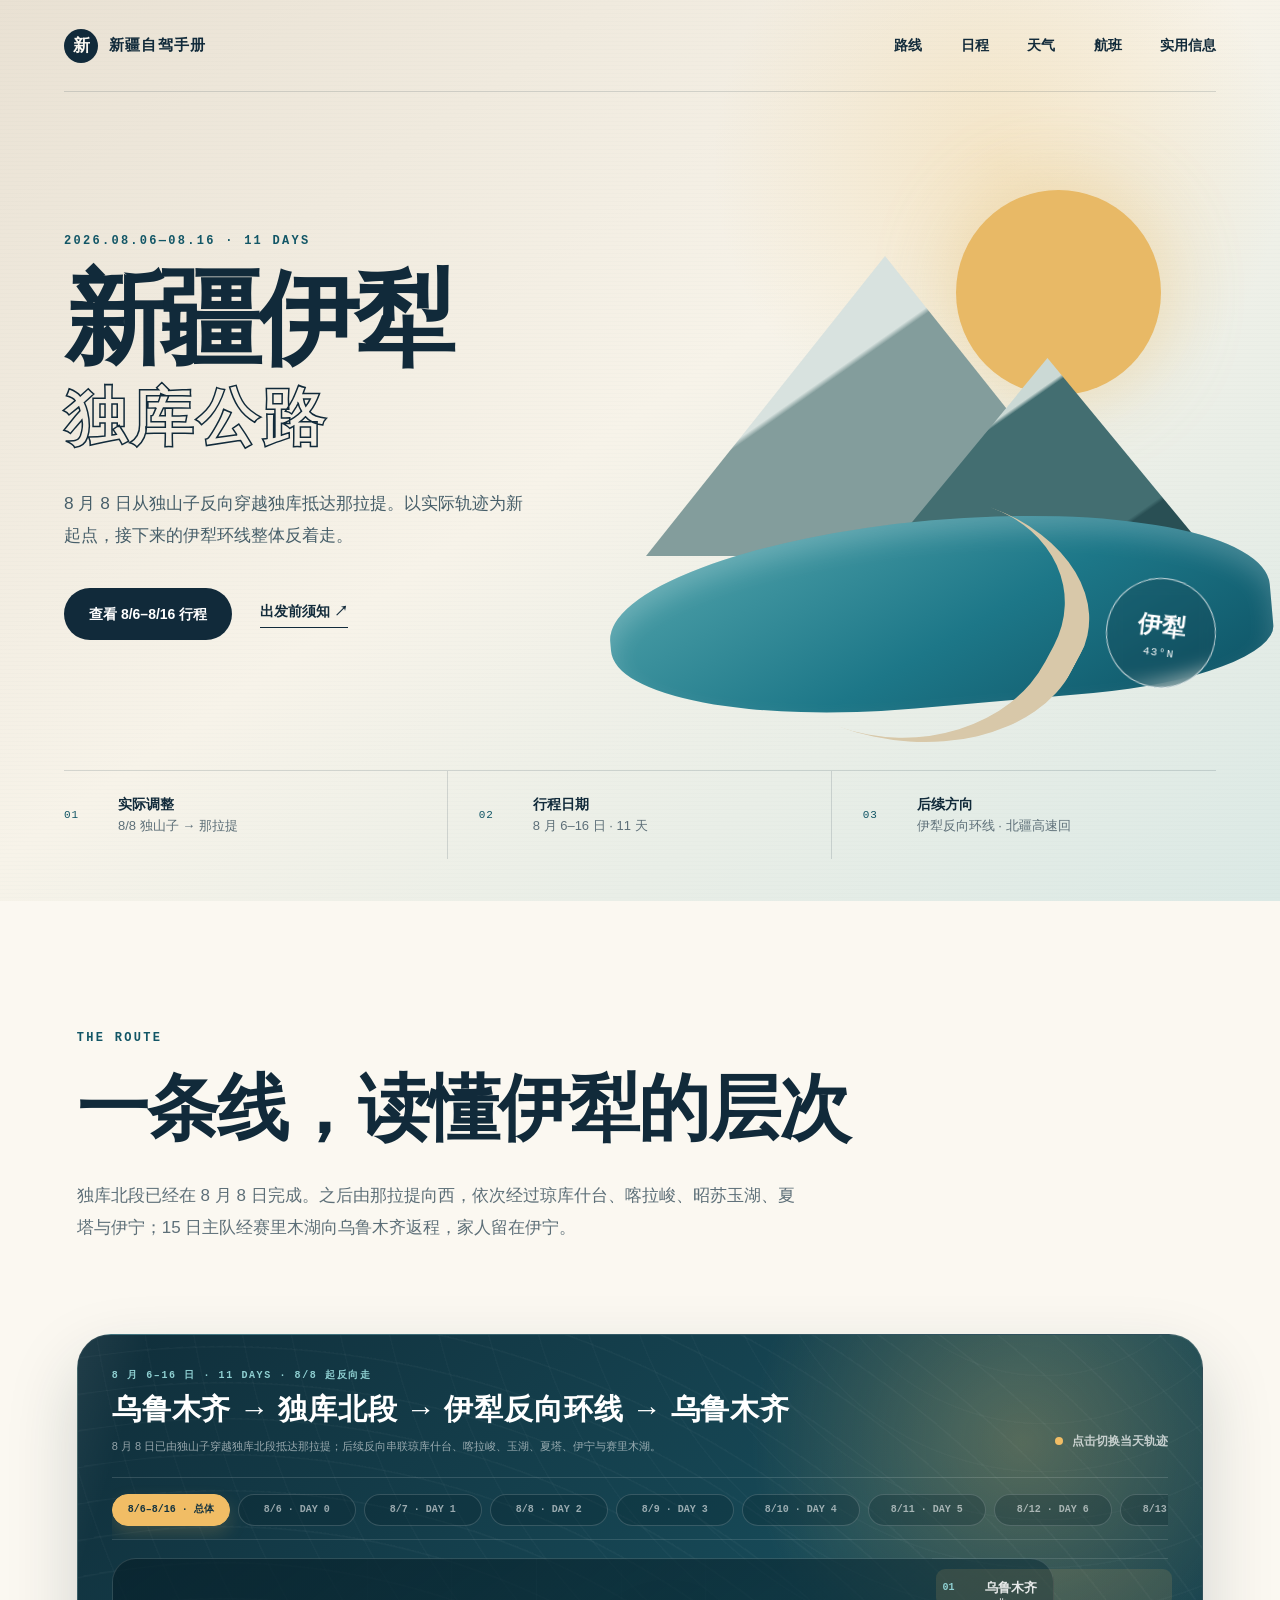
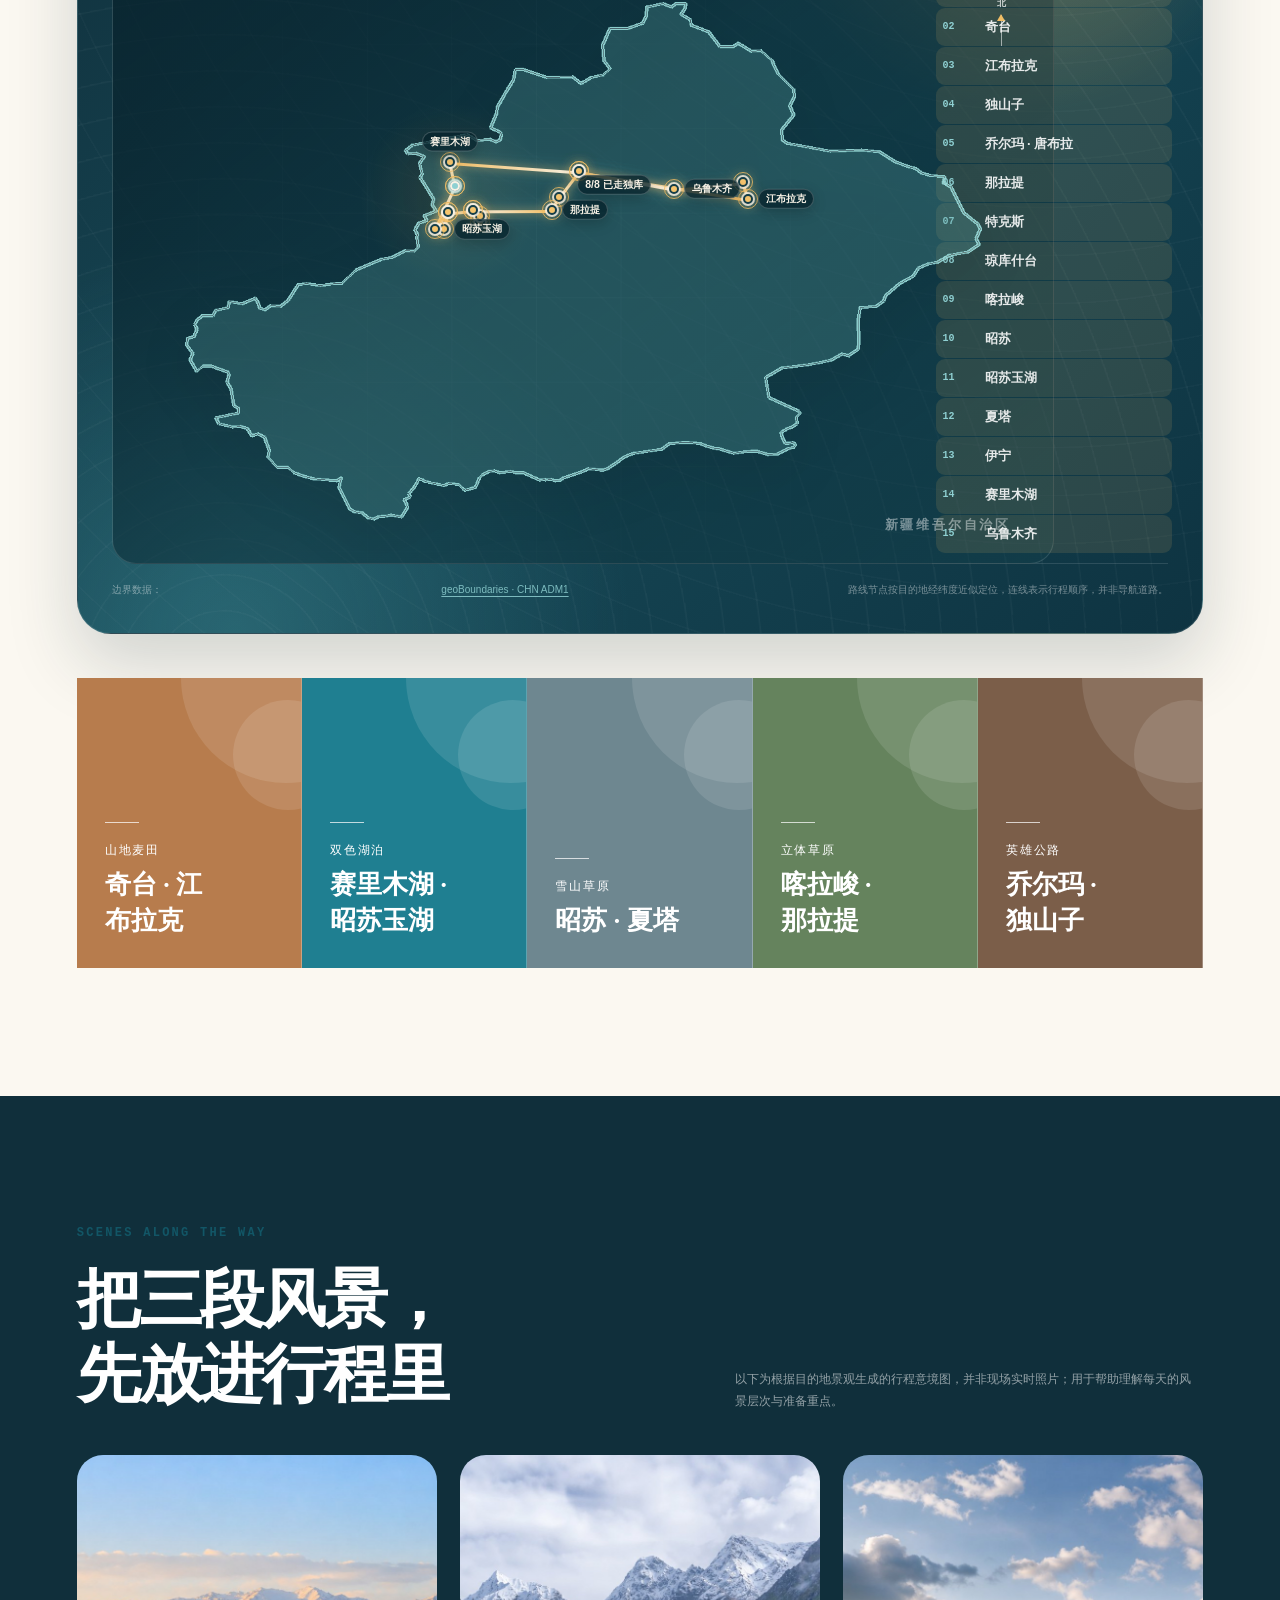
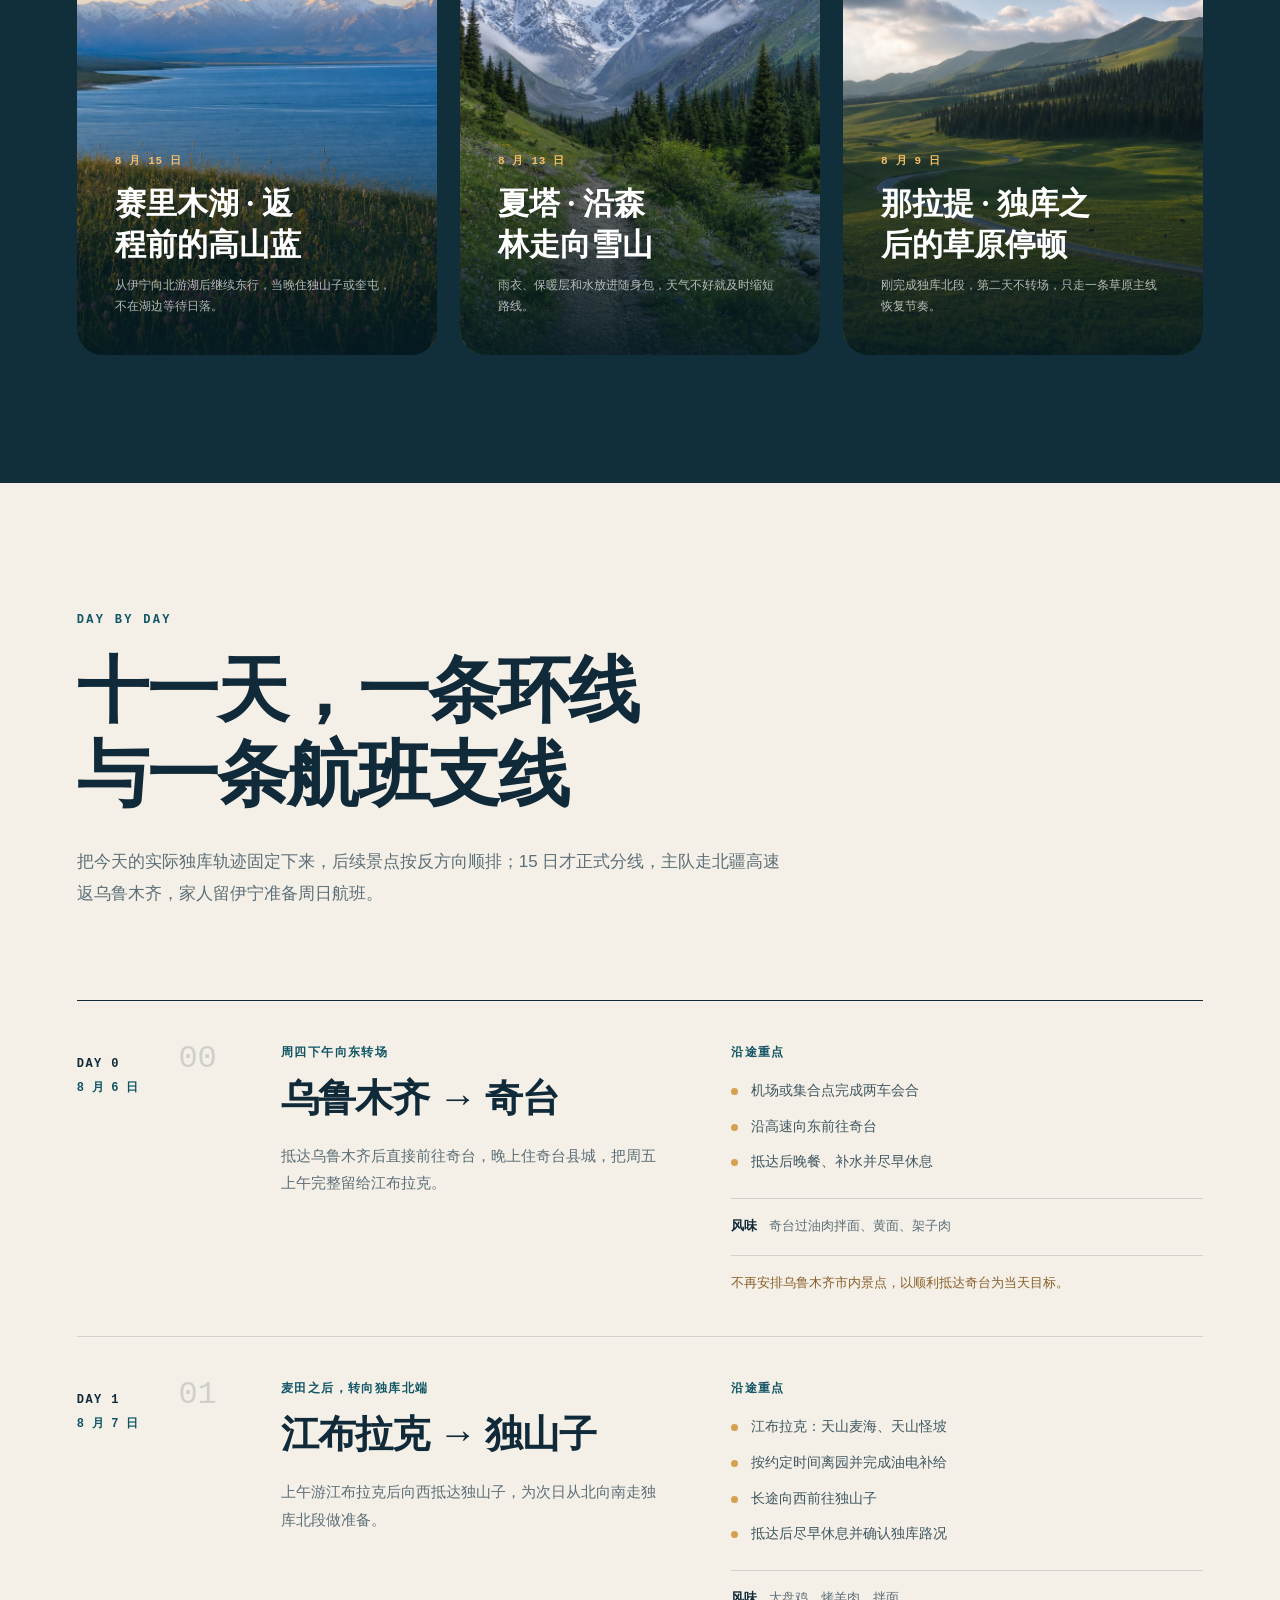
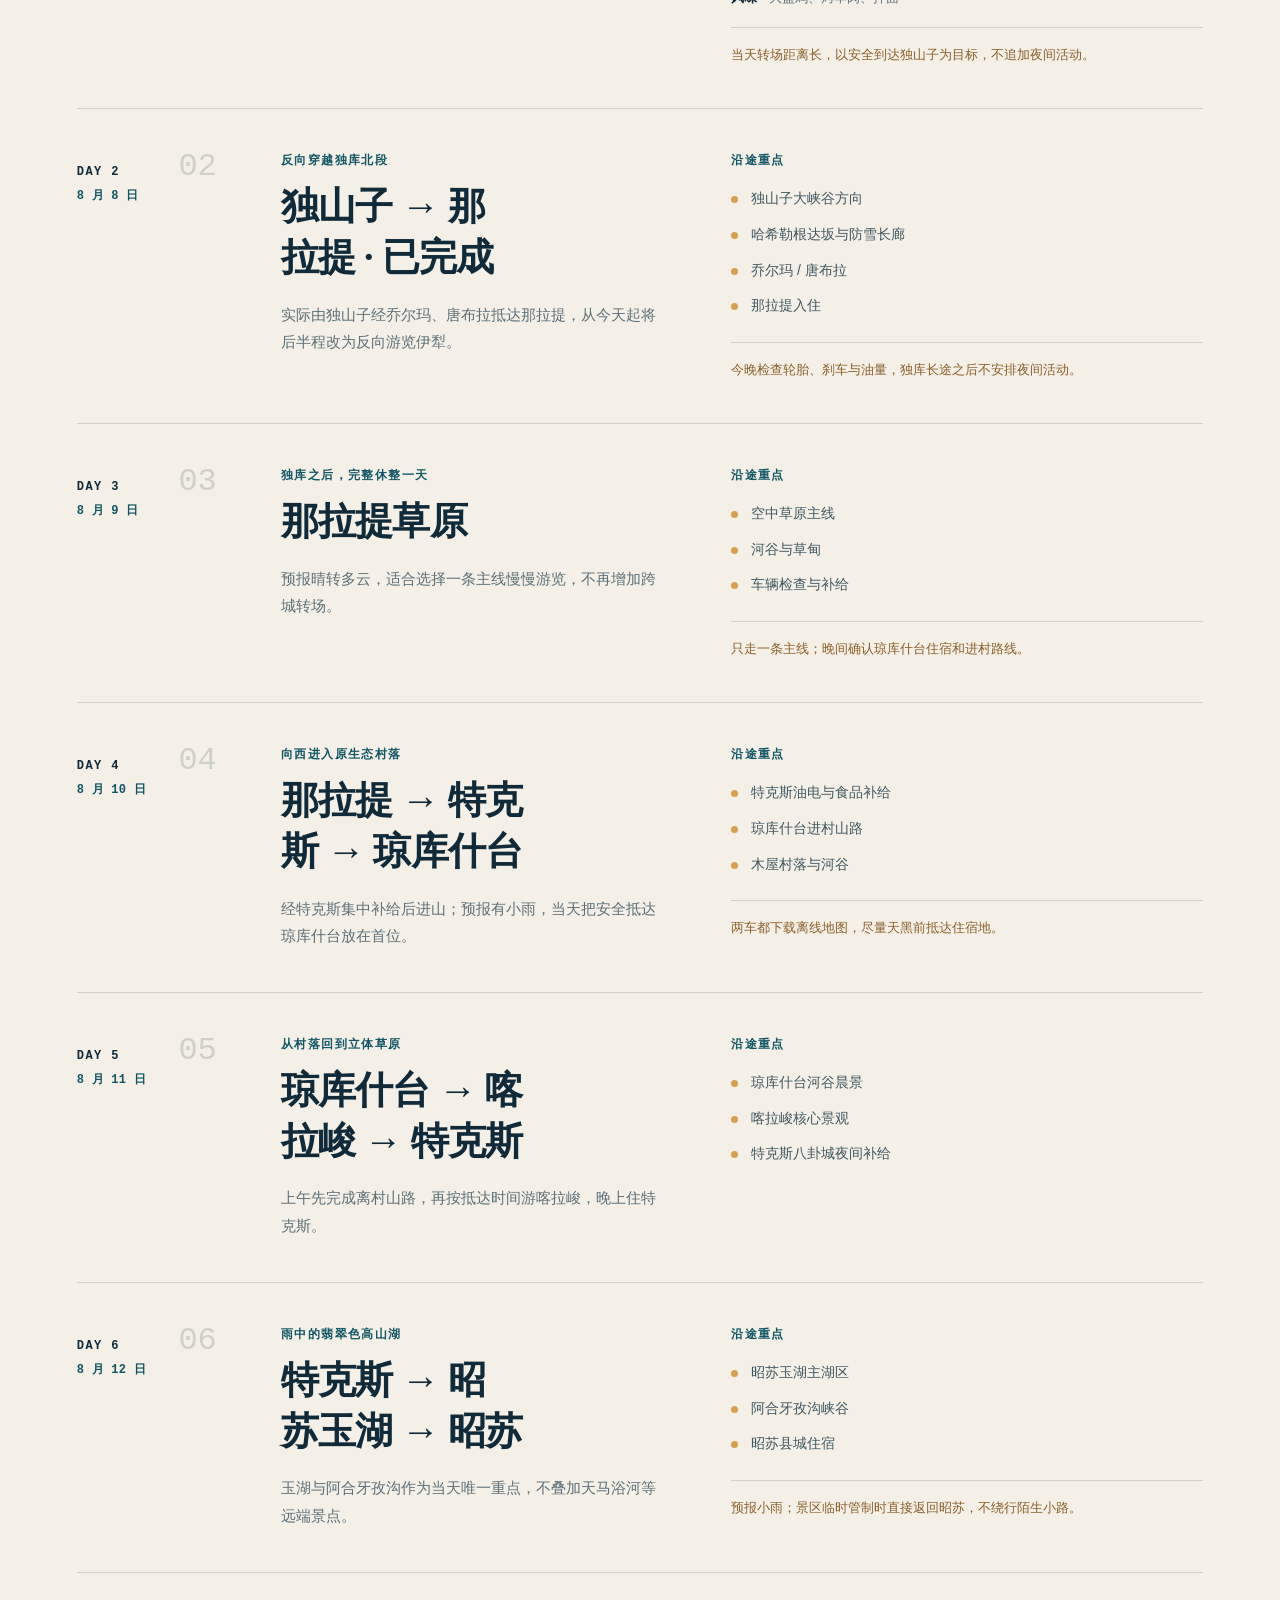
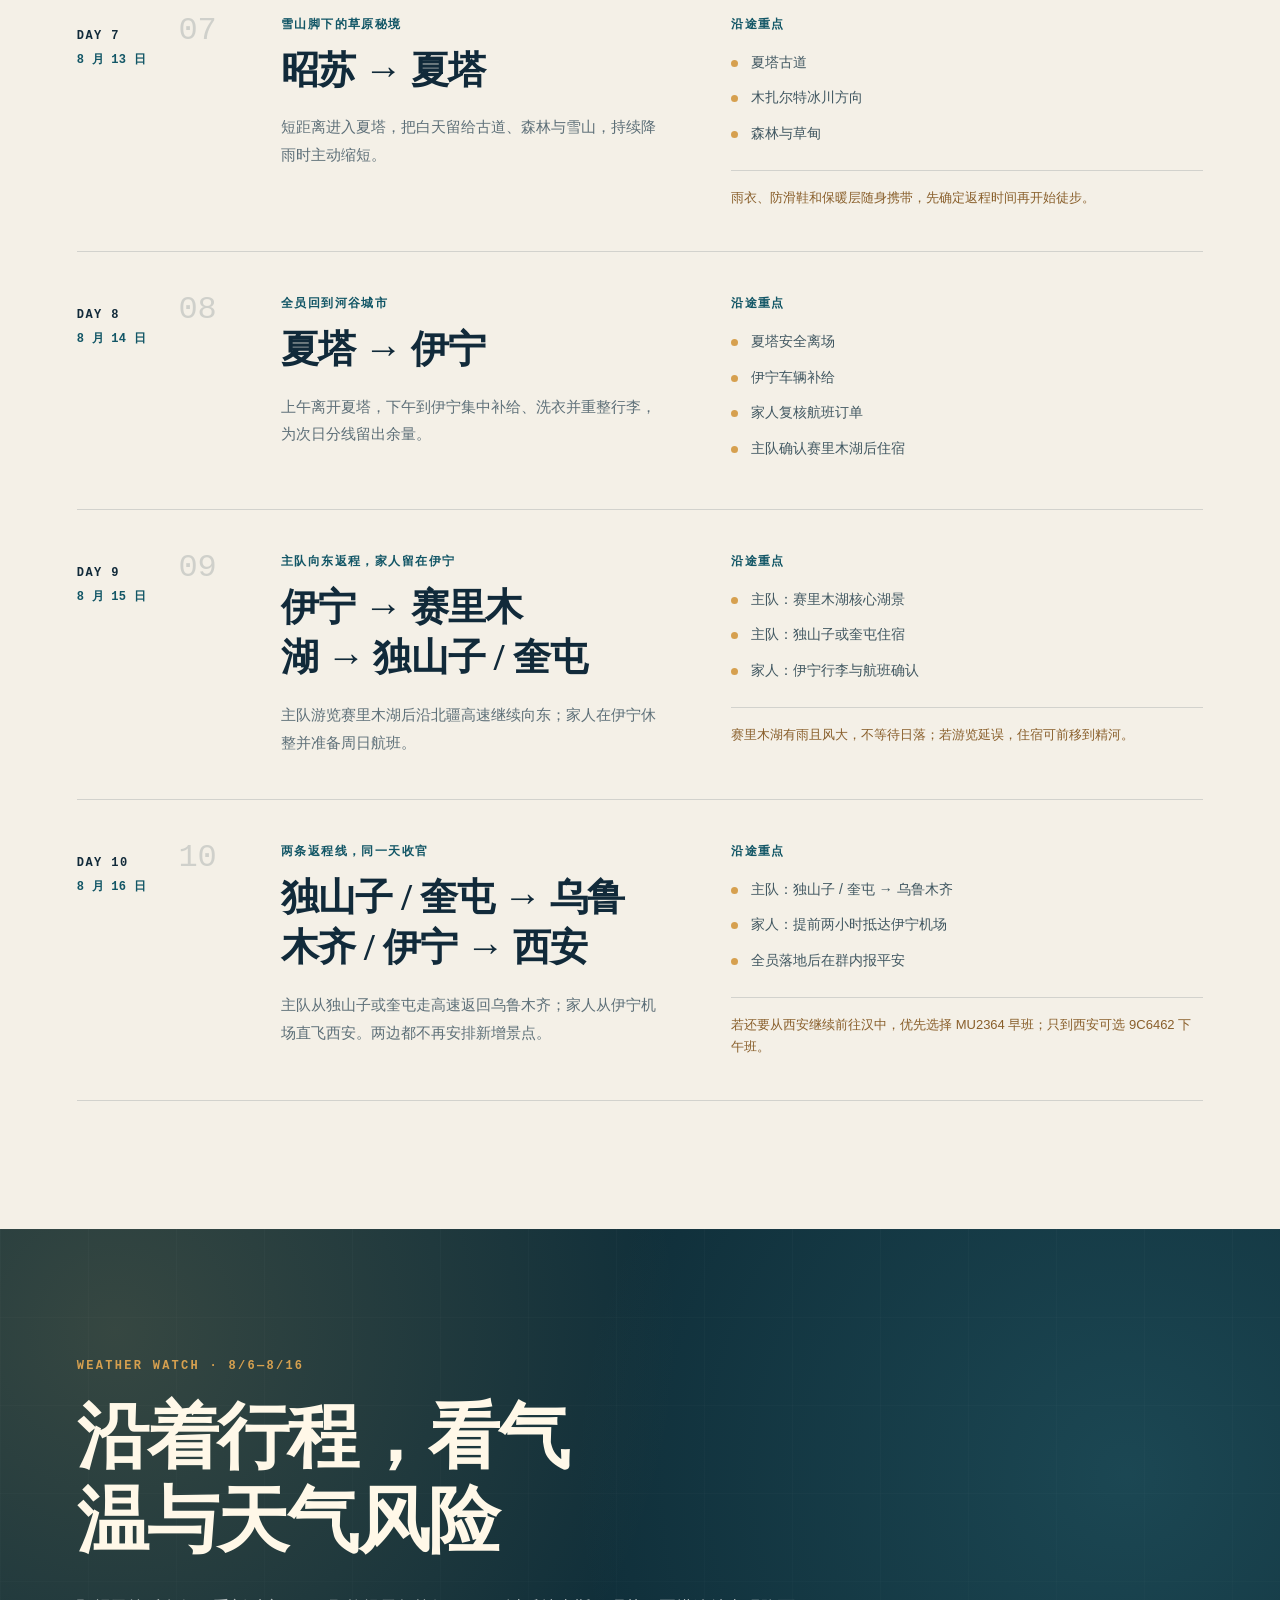
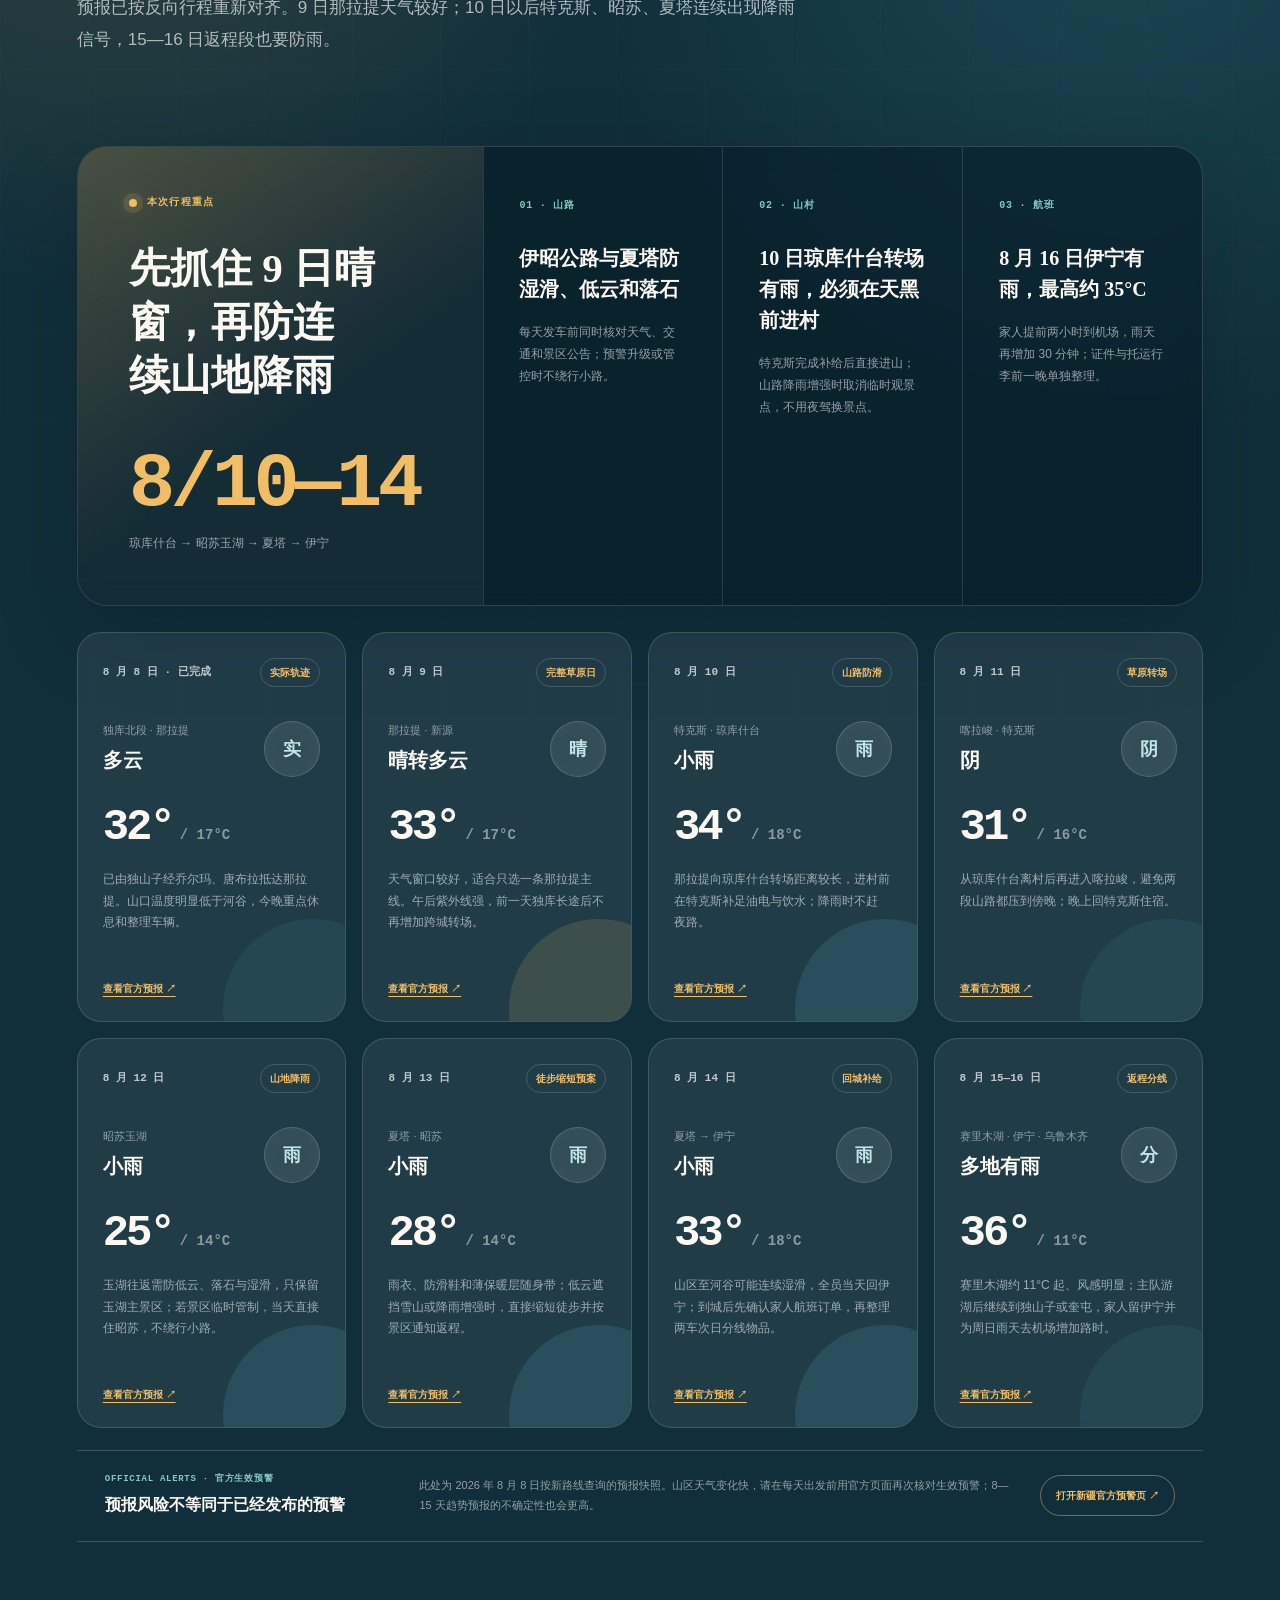
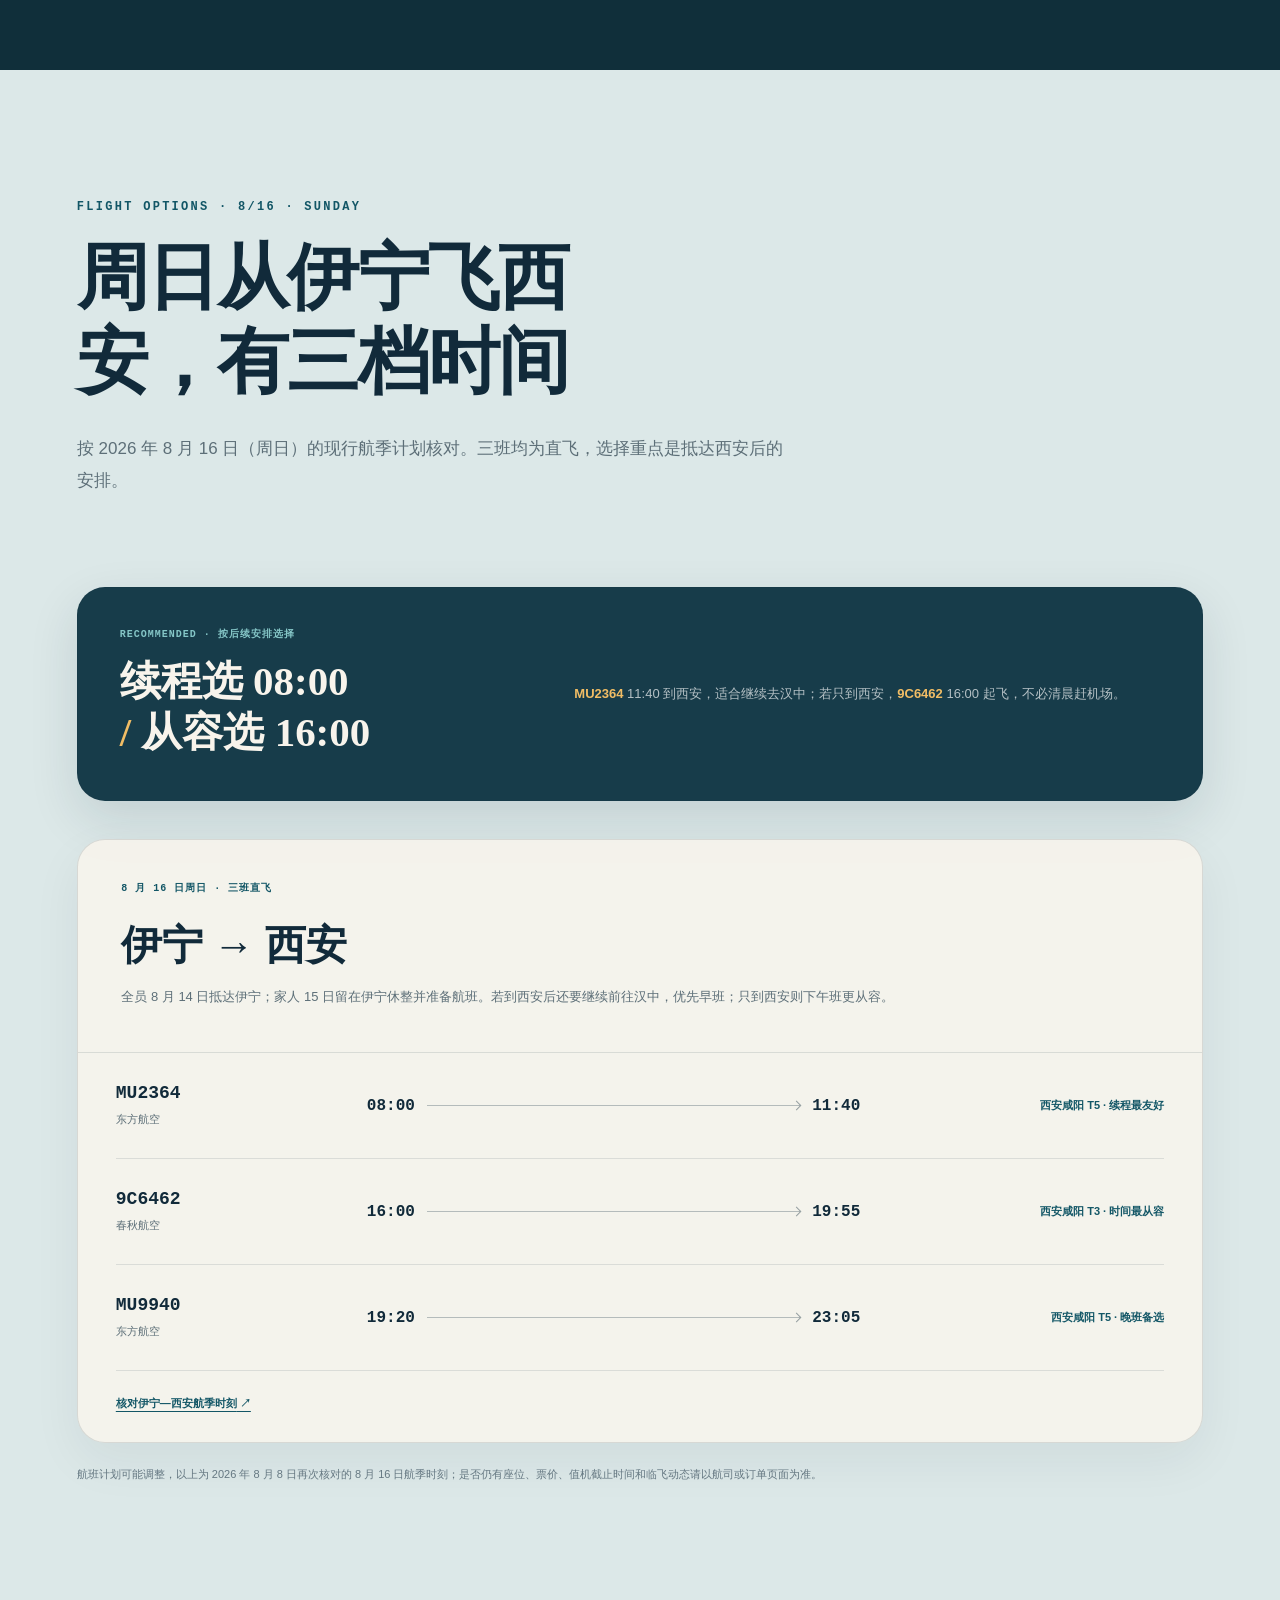
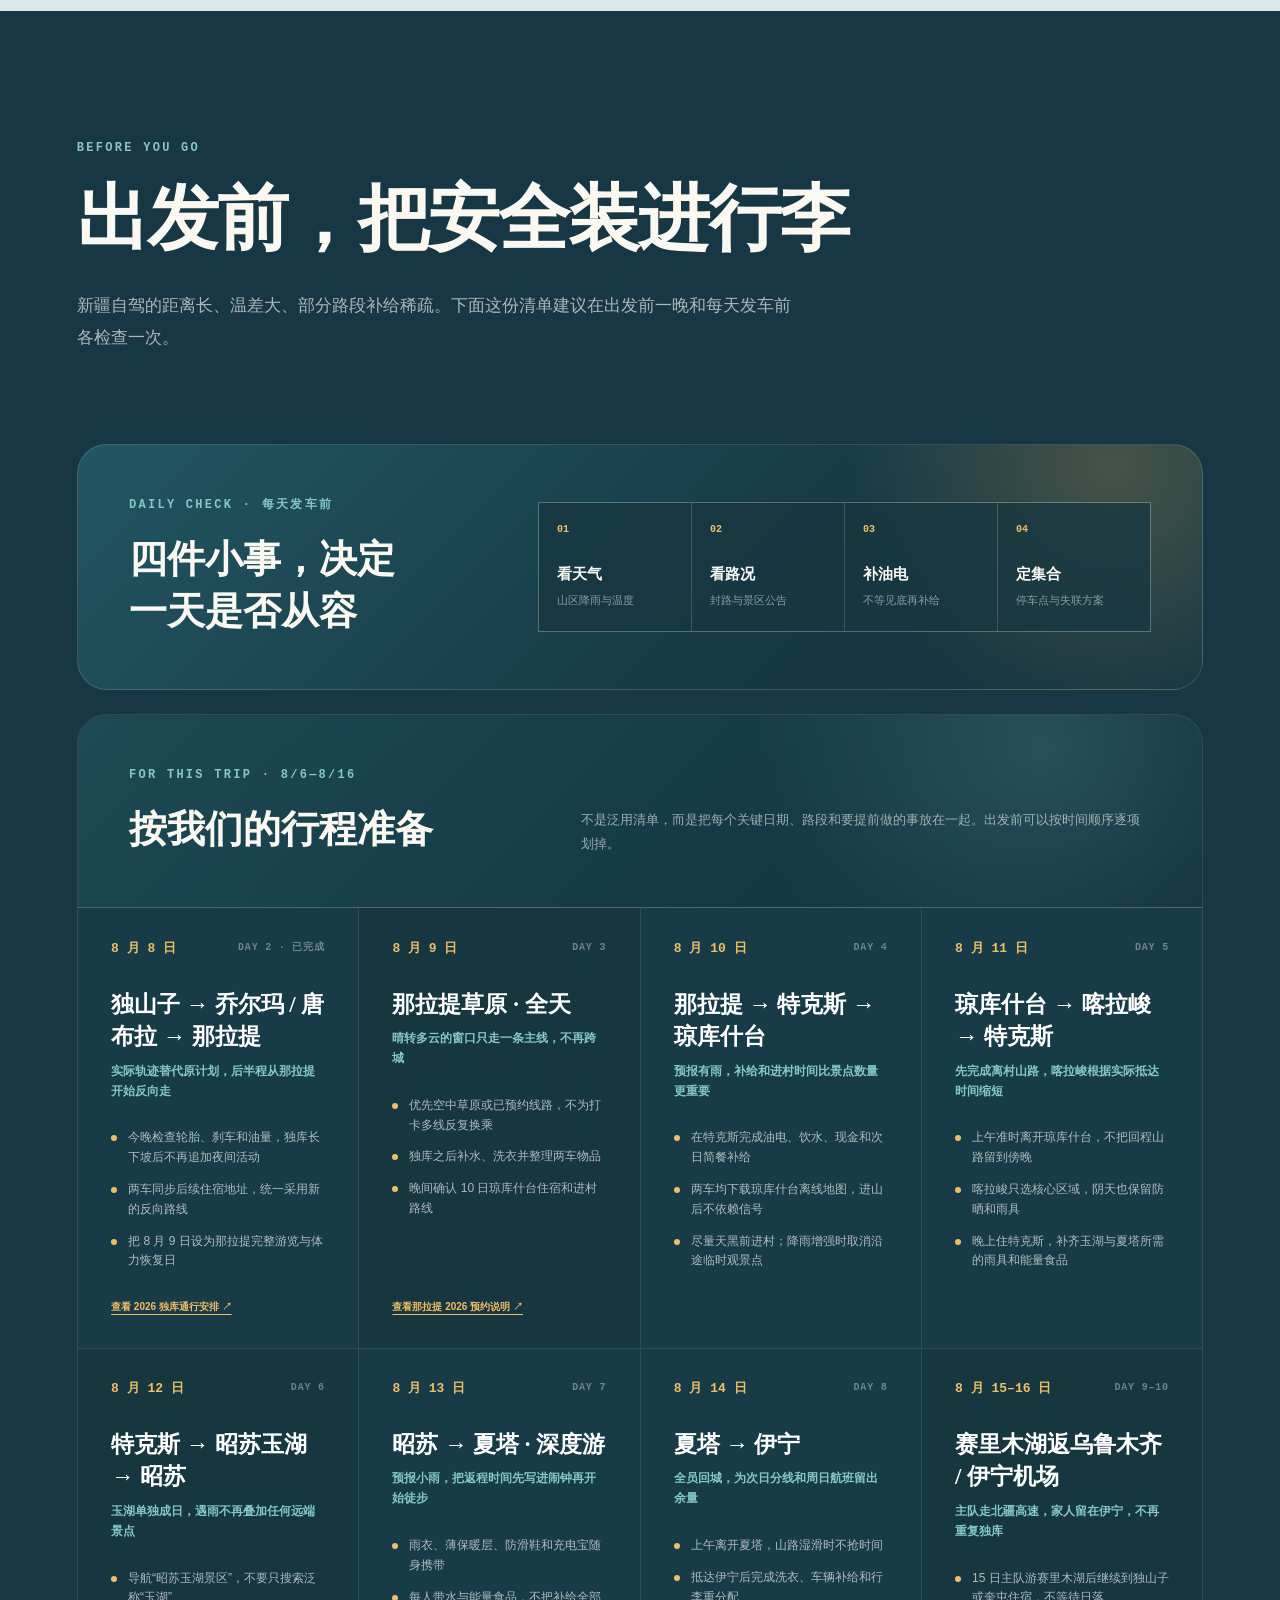
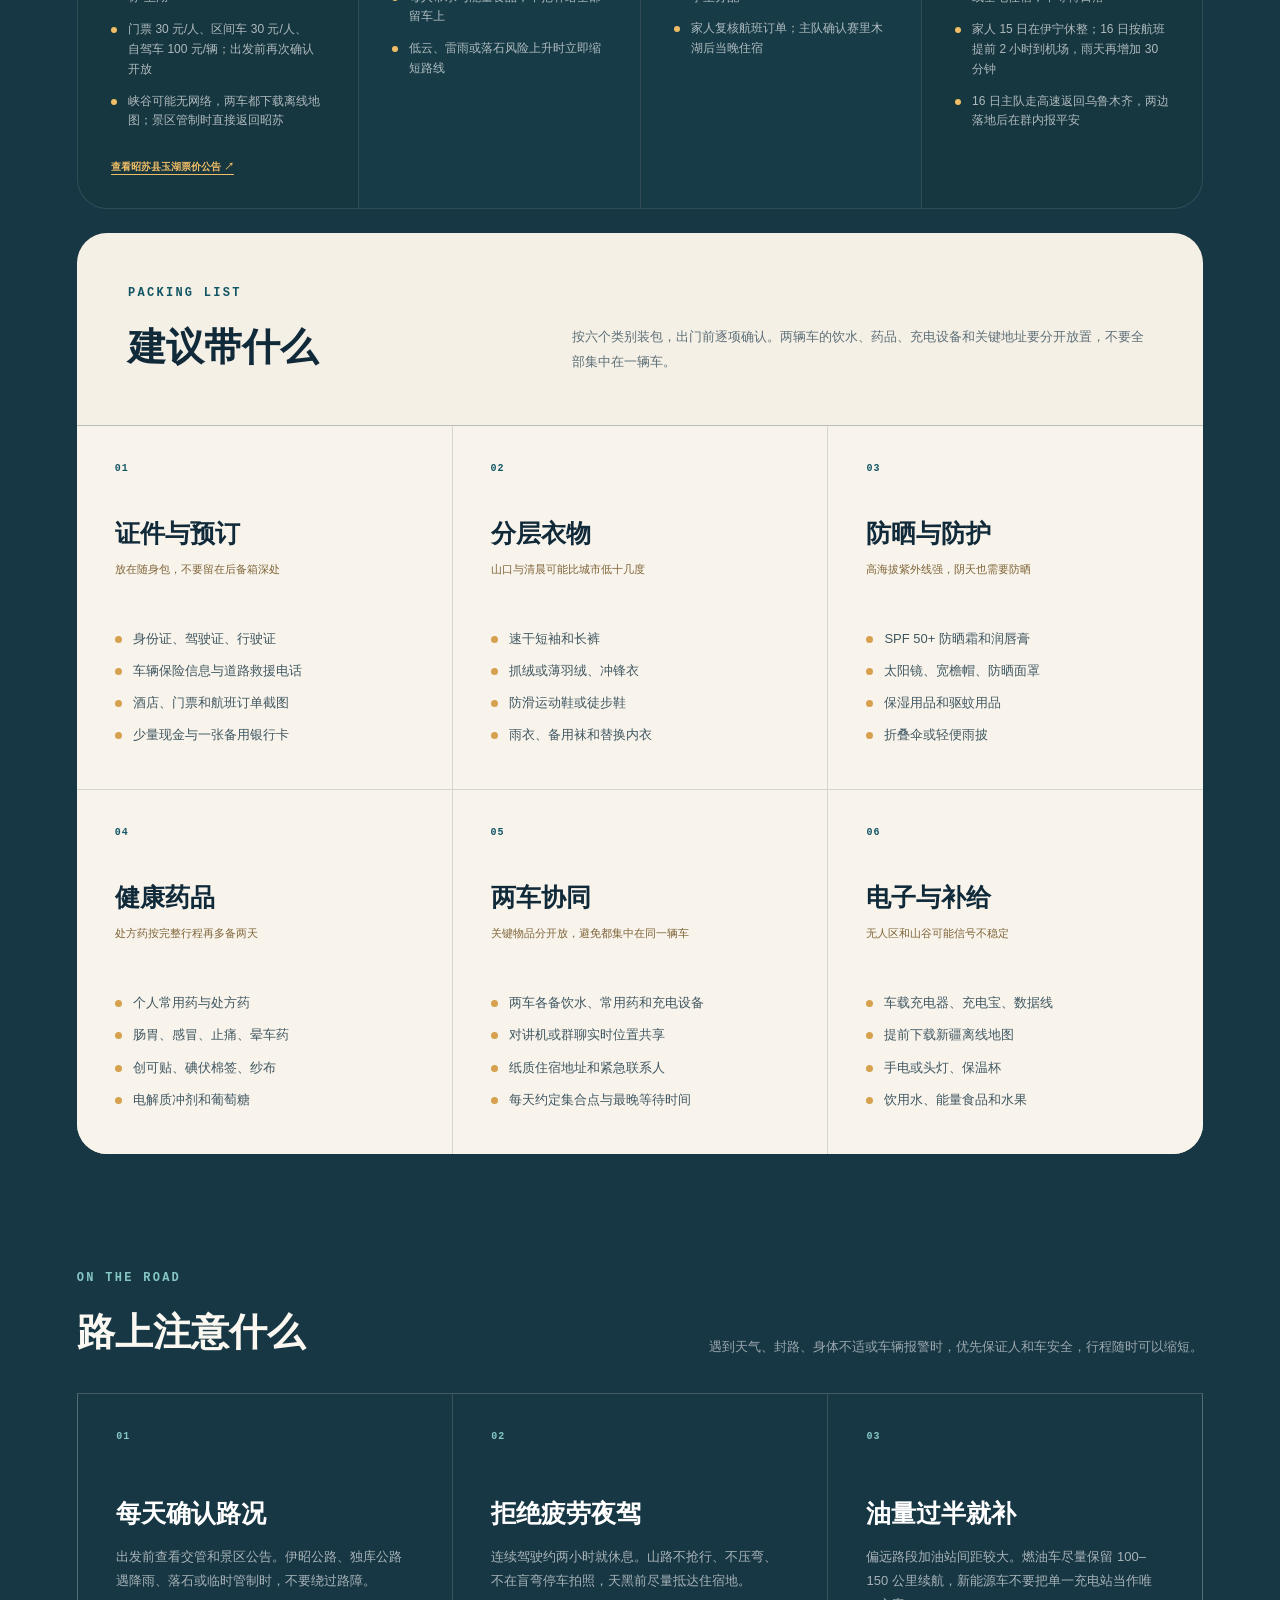
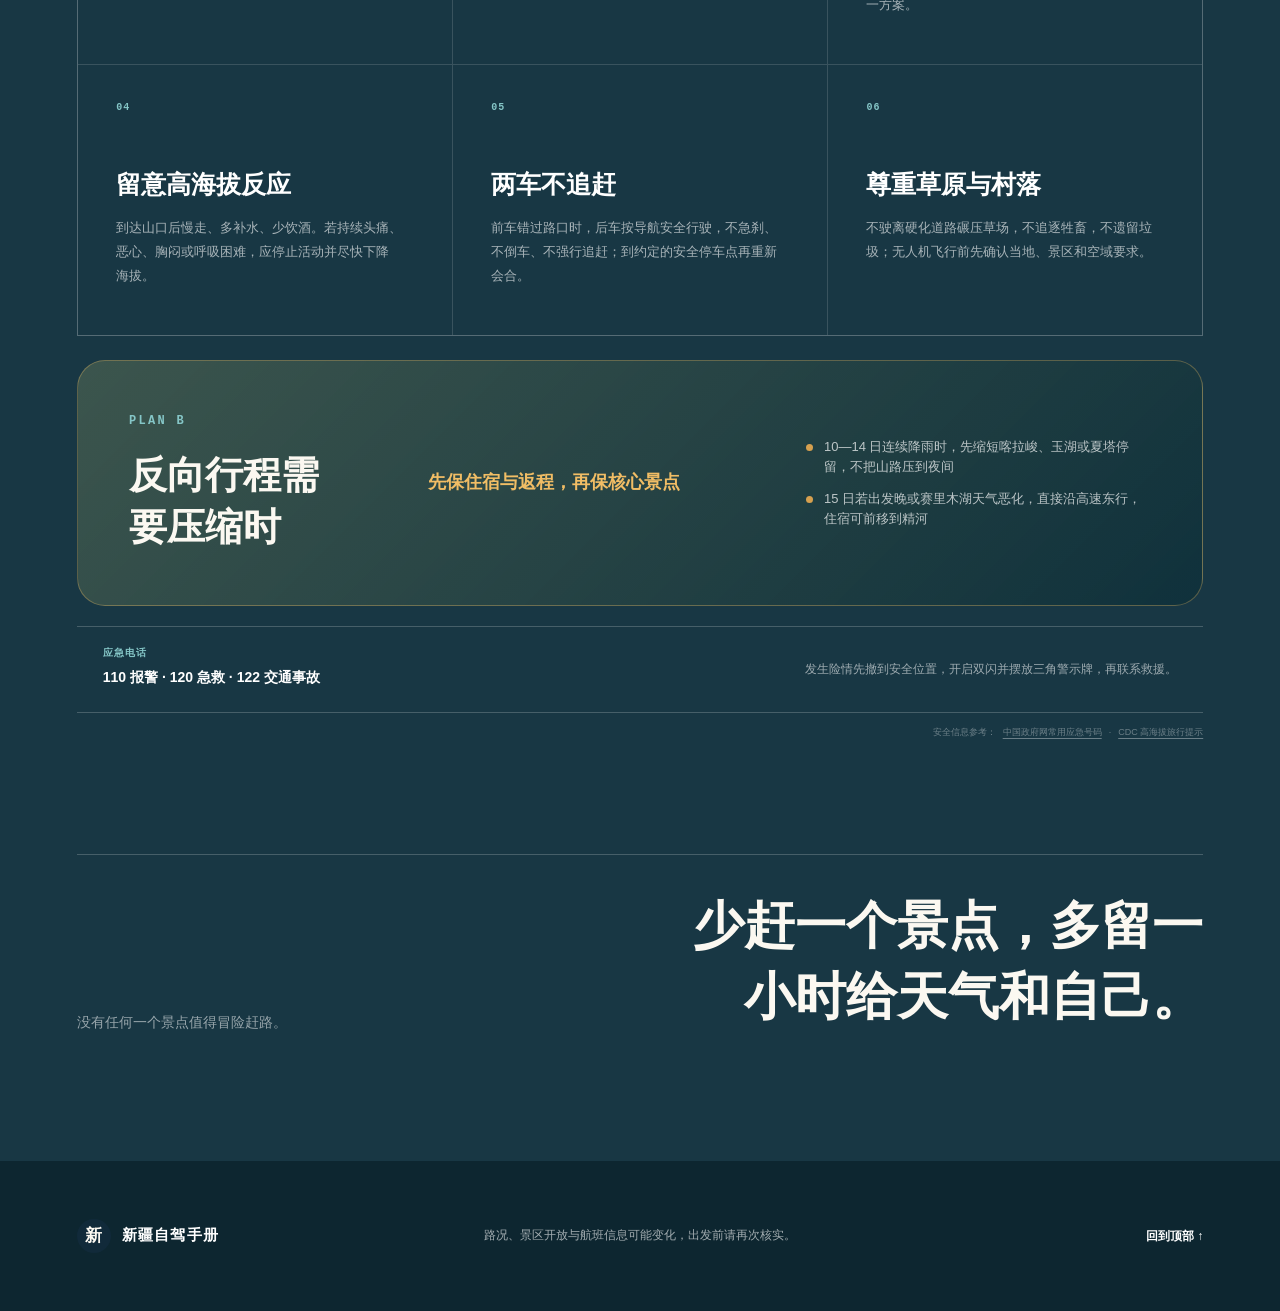
==== commit 0a423ae9: "Reverse itinerary from Duku to Yili" ====
--- a/index.html
+++ b/index.html
@@ -1,5 +1,5 @@
-<!DOCTYPE html><html lang="zh-CN"><head><meta charSet="utf-8"/><meta name="viewport" content="width=device-width, initial-scale=1"/><link rel="preload" href="/xinjiang-outline.png" as="image"/><link rel="stylesheet" href="assets/index-CjcJb2uD.css" data-rsc-css-href="assets/index-CjcJb2uD.css" data-precedence="vite-rsc/importer-resources"/><title>新疆伊犁 · 独库公路夏季深度自驾旅行手册</title><meta name="description" content="一份从乌鲁木齐出发、沿独库公路北段返回的 11 天自驾手册，串联赛里木湖、昭苏玉湖、夏塔、喀拉峻、琼库什台与那拉提。"/><meta property="og:title" content="新疆伊犁 · 独库公路"/><meta property="og:description" content="11 天夏季深度自驾旅行手册"/><meta property="og:type" content="website"/><meta property="og:locale" content="zh_CN"/><meta property="og:image" content="https://chastelover.github.io/xinjiang-yili-roadtrip/og.jpg"/><meta property="og:image:width" content="1200"/><meta property="og:image:height" content="630"/><meta property="og:image:alt" content="新疆伊犁与独库公路夏季自驾旅行手册"/><meta name="twitter:card" content="summary_large_image"/><meta name="twitter:title" content="新疆伊犁 · 独库公路"/><meta name="twitter:description" content="11 天夏季深度自驾旅行手册"/><meta name="twitter:image" content="https://chastelover.github.io/xinjiang-yili-roadtrip/og.jpg"/>
-</head><body><main><header class="hero" id="top"><nav class="nav" aria-label="页面导航"><a class="brand" href="#top" aria-label="返回顶部"><span class="brand-mark">新</span><span>新疆自驾手册</span></a><div class="nav-links"><a href="#route">路线</a><a href="#itinerary">日程</a><a href="#weather">天气</a><a href="#flights">航班</a><a href="#tips">实用信息</a></div></nav><div class="hero-grid"><div class="hero-copy"><p class="hero-kicker">2026.08.06—08.16 · 11 DAYS</p><h1>新疆伊犁<span>独库公路</span></h1><p class="hero-lead">从昭苏玉湖的翡翠色，到独库公路的雪山达坂。十一天完成伊犁环线，最后分成公路与航班两条返程线。</p><div class="hero-actions"><a class="primary-button" href="#itinerary">查看 8/6–8/16 行程</a><a class="text-link" href="#tips">出发前须知 <span aria-hidden="true">↗</span></a></div></div><div class="hero-art" aria-hidden="true"><div class="sun"></div><div class="mountain mountain-back"></div><div class="mountain mountain-front"></div><div class="lake-shape"></div><div class="road-shape"></div><div class="hero-stamp"><strong>伊犁</strong><span>43°N</span></div></div></div><div class="quick-facts" aria-label="行程概要"><div><span>01</span><p><strong>主队闭环</strong>乌鲁木齐进 · 独库回</p></div><div><span>02</span><p><strong>行程日期</strong>8 月 6–16 日 · 11 天</p></div><div><span>03</span><p><strong>新增重点</strong>昭苏玉湖 · 独库北段</p></div></div></header><section class="route-section" id="route"><div class="section-heading"><p class="eyebrow">THE ROUTE</p><h2>一条线，读懂伊犁的层次</h2><p class="section-intro">8 月 9 日增加昭苏玉湖；14 日在那拉提分线。主队经乔尔玛、独山子走独库北段回乌鲁木齐，一位家人返回伊宁并于 16 日飞西安。</p></div><div class="route-journey"><input class="route-view-input" type="radio" id="route-view-all" aria-label="显示8/6–8/16 · 总体：乌鲁木齐 → 伊犁环线 → 独库公路 → 乌鲁木齐" name="route-view" checked=""/><input class="route-view-input" type="radio" id="route-view-day-0" aria-label="显示8/6 · DAY 0：乌鲁木齐 → 奇台" name="route-view"/><input class="route-view-input" type="radio" id="route-view-day-1" aria-label="显示8/7 · DAY 1：奇台 → 江布拉克 → 赛里木湖" name="route-view"/><input class="route-view-input" type="radio" id="route-view-day-2" aria-label="显示8/8 · DAY 2：赛里木湖 → 伊宁" name="route-view"/><input class="route-view-input" type="radio" id="route-view-day-3" aria-label="显示8/9 · DAY 3：伊宁 → 昭苏 → 昭苏玉湖 → 昭苏" name="route-view"/><input class="route-view-input" type="radio" id="route-view-day-4" aria-label="显示8/10 · DAY 4：昭苏 → 夏塔" name="route-view"/><input class="route-view-input" type="radio" id="route-view-day-5" aria-label="显示8/11 · DAY 5：夏塔 → 特克斯 → 喀拉峻" name="route-view"/><input class="route-view-input" type="radio" id="route-view-day-6" aria-label="显示8/12 · DAY 6：喀拉峻 → 琼库什台" name="route-view"/><input class="route-view-input" type="radio" id="route-view-day-7" aria-label="显示8/13 · DAY 7：琼库什台 → 那拉提" name="route-view"/><input class="route-view-input" type="radio" id="route-view-day-8" aria-label="显示8/14 · DAY 8：主队 → 乔尔玛 / 唐布拉 · 家人 → 伊宁" name="route-view"/><input class="route-view-input" type="radio" id="route-view-day-9" aria-label="显示8/15 · DAY 9：主队：乔尔玛 → 独山子 · 家人：伊宁休整" name="route-view"/><input class="route-view-input" type="radio" id="route-view-day-10" aria-label="显示8/16 · DAY 10：主队：独山子 → 乌鲁木齐 · 家人：伊宁 → 西安" name="route-view"/><div class="route-journey-head"><div class="route-mode-copy" aria-live="polite"><span class="route-mode-all"><small>8 月 6–16 日 · 11 DAYS · 双线返程</small><strong>乌鲁木齐 → 伊犁环线 → 独库公路 → 乌鲁木齐</strong><em>昭苏段加入玉湖；8 月 14 日在那拉提分线，主队沿独库北段回乌鲁木齐，一位家人返回伊宁等待周日飞西安。</em></span><span class="route-mode-day-0"><small>8 月 6 日 · 周四下午 · 向东转场</small><strong>乌鲁木齐 → 奇台</strong><em>抵达后直接前往奇台，晚上在县城休息，为次日上午江布拉克留出时间。</em></span><span class="route-mode-day-1"><small>8 月 7 日 · 上午江布拉克 · 超长转场</small><strong>奇台 → 江布拉克 → 赛里木湖</strong><em>上午游览江布拉克后开始向西长途转场；精简景区停留并尽早离园。</em></span><span class="route-mode-day-2"><small>8 月 8 日 · 湖泊 → 河谷城市</small><strong>赛里木湖 → 伊宁</strong><em>沿果子沟进入伊犁河谷，下午切换到伊宁城市慢游。</em></span><span class="route-mode-day-3"><small>8 月 9 日 · 伊昭公路 · 翡翠色高山湖</small><strong>伊宁 → 昭苏 → 昭苏玉湖 → 昭苏</strong><em>早出发沿伊昭公路抵达昭苏，再往返阿合牙孜沟玉湖；当天不叠加天马浴河等远端景点。</em></span><span class="route-mode-day-4"><small>8 月 10 日 · 雪山脚下 · 深度慢游</small><strong>昭苏 → 夏塔</strong><em>短距离进入夏塔景区，把主要时间留给古道与雪山。</em></span><span class="route-mode-day-5"><small>8 月 11 日 · 八卦城 · 立体草原</small><strong>夏塔 → 特克斯 → 喀拉峻</strong><em>经特克斯补给后进入喀拉峻，连续切换人文与草原。</em></span><span class="route-mode-day-6"><small>8 月 12 日 · 草原 → 原生态村落</small><strong>喀拉峻 → 琼库什台</strong><em>向南进入山谷村落，路程不长但山路需要放慢速度。</em></span><span class="route-mode-day-7"><small>8 月 13 日 · 村落 → 空中草原</small><strong>琼库什台 → 那拉提</strong><em>上午离开琼库什台，抵达那拉提后只选一条主线，集中完成草原段。</em></span><span class="route-mode-day-8"><small>8 月 14 日 · 那拉提分线 · 各自留足余量</small><strong>主队 → 乔尔玛 / 唐布拉 · 家人 → 伊宁</strong><em>主队两车进入独库北段；周日飞西安的家人乘提前预约的送车返回伊宁，避免占用任何一辆自驾车。</em></span><span class="route-mode-day-9"><small>8 月 15 日 · 独库北段核心 · 伊宁缓冲日</small><strong>主队：乔尔玛 → 独山子 · 家人：伊宁休整</strong><em>主队翻越哈希勒根达坂，经防雪长廊抵达独山子；家人在伊宁整理行李并复核周日航班。</em></span><span class="route-mode-day-10"><small>8 月 16 日 · 周日 · 两线同时收官</small><strong>主队：独山子 → 乌鲁木齐 · 家人：伊宁 → 西安</strong><em>主队走高速返回乌鲁木齐；家人从伊宁机场直飞西安，优先选择适合后续安排的班次。</em></span></div><p class="route-live"><span class="route-live-dot"></span>点击切换当天轨迹</p></div><div class="route-day-switcher" aria-label="选择总体或每日路线"><label for="route-view-all" data-route-replay="all" title="再次点击可重新播放总体路线" tabindex="0">8/6–8/16 · 总体</label><label for="route-view-day-0">8/6 · DAY 0</label><label for="route-view-day-1">8/7 · DAY 1</label><label for="route-view-day-2">8/8 · DAY 2</label><label for="route-view-day-3">8/9 · DAY 3</label><label for="route-view-day-4">8/10 · DAY 4</label><label for="route-view-day-5">8/11 · DAY 5</label><label for="route-view-day-6">8/12 · DAY 6</label><label for="route-view-day-7">8/13 · DAY 7</label><label for="route-view-day-8">8/14 · DAY 8</label><label for="route-view-day-9">8/15 · DAY 9</label><label for="route-view-day-10">8/16 · DAY 10</label></div><div class="route-scroll" role="region" aria-label="新疆实景轮廓路线图：乌鲁木齐，奇台，江布拉克，赛里木湖，伊宁，昭苏，昭苏玉湖，夏塔，特克斯，喀拉峻，琼库什台，那拉提，伊宁，乔尔玛 · 唐布拉，独山子，乌鲁木齐" tabindex="0"><div class="route-map-layout"><div class="route-map-plot" aria-hidden="true"><img class="route-map-shape" src="xinjiang-outline.png" width="1400" height="900" alt=""/><div class="route-map-grid"></div><span class="route-map-title">新疆维吾尔自治区</span><span class="route-map-compass"><strong>北</strong><i></i></span><div class="route-layer route-layer-all route-layer-all"><span class="route-map-segment" style="left:59.68401168355537%;top:38.047181500882616%;width:7.36685669477194%;transform:rotate(-5.675872774549616deg);--segment-index:0"><i></i><b></b></span><span class="route-map-segment" style="left:67.01475092857727%;top:36.91382323411351%;width:1.8591545268382197%;transform:rotate(72.49737150034711deg);--segment-index:1"><i></i><b></b></span><span class="route-map-segment" style="left:67.57389081940181%;top:39.67195006957909%;width:32.004278798479874%;transform:rotate(-172.9720549984548deg);--segment-index:2"><i></i><b></b></span><span class="route-map-segment" style="left:35.81007316206087%;top:33.580654061768136%;width:2.5932831064465205%;transform:rotate(77.95101545530645deg);--segment-index:3"><i></i><b></b></span><span class="route-map-segment" style="left:36.35141549667884%;top:37.525779020903364%;width:2.9298662890020557%;transform:rotate(104.21210473122996deg);--segment-index:4"><i></i><b></b></span><span class="route-map-segment" style="left:35.63209759999468%;top:41.94385755701091%;width:1.8258916697762442%;transform:rotate(102.90740867126135deg);--segment-index:5"><i></i><b></b></span><span class="route-map-segment" style="left:35.22423693692634%;top:44.712366300263675%;width:1.8258916697762442%;transform:rotate(-77.09259132873866deg);--segment-index:6"><i></i><b></b></span><span class="route-map-segment" style="left:35.63209759999468%;top:41.94385755701091%;width:2.2699637765228946%;transform:rotate(128.3674853848507deg);--segment-index:7"><i></i><b></b></span><span class="route-map-segment" style="left:34.22312440030409%;top:44.712366300263675%;width:4.526887421586174%;transform:rotate(-26.774924888654112deg);--segment-index:8"><i></i><b></b></span><span class="route-map-segment" style="left:38.264652788890324%;top:41.54011669861988%;width:1.001798935425457%;transform:rotate(38.99099404251697deg);--segment-index:9"><i></i><b></b></span><span class="route-map-segment" style="left:39.04329587292985%;top:42.52063021185525%;width:0.6314197104414578%;transform:rotate(86.63353933656987deg);--segment-index:10"><i></i><b></b></span><span class="route-map-segment" style="left:39.08037411502699%;top:43.50114372509058%;width:7.67447959288861%;transform:rotate(-9.735373895508442deg);--segment-index:11"><i></i><b></b></span><span class="route-map-segment" style="left:46.64433550283972%;top:41.48243943313546%;width:1.5328165014952229%;transform:rotate(-57.847704858727546deg);--segment-index:12"><i></i><b></b></span><span class="route-map-segment" style="left:47.46005682897639%;top:39.46373514118031%;width:3.492841254975243%;transform:rotate(-52.76516601843553deg);--segment-index:13"><i></i><b></b></span><span class="route-map-segment" style="left:49.57351662851233%;top:35.13794022984784%;width:10.282016219435054%;transform:rotate(10.480039767937438deg);--segment-index:14"><i></i><b></b></span><span class="route-map-segment route-map-segment-branch" style="left:46.64433550283972%;top:41.48243943313546%;width:10.602543912268054%;transform:rotate(-166.11926632360786deg);--segment-index:15"><i></i><b></b></span><span class="route-map-point" style="left:59.68401168355537%;top:38.047181500882616%;--stop-index:0"></span><span class="route-map-point" style="left:67.01475092857727%;top:36.91382323411351%;--stop-index:1"></span><span class="route-map-point" style="left:67.57389081940181%;top:39.67195006957909%;--stop-index:2"></span><span class="route-map-point" style="left:35.81007316206087%;top:33.580654061768136%;--stop-index:3"></span><span class="route-map-point" style="left:36.35141549667884%;top:37.525779020903364%;--stop-index:4"></span><span class="route-map-point" style="left:35.63209759999468%;top:41.94385755701091%;--stop-index:5"></span><span class="route-map-point" style="left:35.22423693692634%;top:44.712366300263675%;--stop-index:6"></span><span class="route-map-point" style="left:35.63209759999468%;top:41.94385755701091%;--stop-index:7"></span><span class="route-map-point" style="left:34.22312440030409%;top:44.712366300263675%;--stop-index:8"></span><span class="route-map-point" style="left:38.264652788890324%;top:41.54011669861988%;--stop-index:9"></span><span class="route-map-point" style="left:39.04329587292985%;top:42.52063021185525%;--stop-index:10"></span><span class="route-map-point" style="left:39.08037411502699%;top:43.50114372509058%;--stop-index:11"></span><span class="route-map-point" style="left:46.64433550283972%;top:41.48243943313546%;--stop-index:12"></span><span class="route-map-point" style="left:47.46005682897639%;top:39.46373514118031%;--stop-index:13"></span><span class="route-map-point" style="left:49.57351662851233%;top:35.13794022984784%;--stop-index:14"></span><span class="route-map-point route-map-point-branch" style="left:46.64433550283972%;top:41.48243943313546%;--stop-index:16"></span><span class="route-map-point route-map-point-branch" style="left:36.35141549667884%;top:37.525779020903364%;--stop-index:17"></span></div><div class="route-layer route-layer-day-0 route-layer-day"><span class="route-map-segment" style="left:59.68401168355537%;top:38.047181500882616%;width:7.36685669477194%;transform:rotate(-5.675872774549616deg);--segment-index:0"><i></i><b></b></span><span class="route-map-point" style="left:59.68401168355537%;top:38.047181500882616%;--stop-index:0"><strong class="is-start">乌鲁木齐</strong></span><span class="route-map-point" style="left:67.01475092857727%;top:36.91382323411351%;--stop-index:1"><strong class="is-end">奇台</strong></span></div><div class="route-layer route-layer-day-1 route-layer-day"><span class="route-map-segment" style="left:67.01475092857727%;top:36.91382323411351%;width:1.8591545268382197%;transform:rotate(72.49737150034711deg);--segment-index:0"><i></i><b></b></span><span class="route-map-segment" style="left:67.57389081940181%;top:39.67195006957909%;width:32.004278798479874%;transform:rotate(-172.9720549984548deg);--segment-index:1"><i></i><b></b></span><span class="route-map-point" style="left:67.01475092857727%;top:36.91382323411351%;--stop-index:0"><strong class="is-start">奇台</strong></span><span class="route-map-point" style="left:67.57389081940181%;top:39.67195006957909%;--stop-index:1"></span><span class="route-map-point" style="left:35.81007316206087%;top:33.580654061768136%;--stop-index:2"><strong class="is-end">赛里木湖</strong></span></div><div class="route-layer route-layer-day-2 route-layer-day"><span class="route-map-segment" style="left:35.81007316206087%;top:33.580654061768136%;width:2.5932831064465205%;transform:rotate(77.95101545530645deg);--segment-index:0"><i></i><b></b></span><span class="route-map-point" style="left:35.81007316206087%;top:33.580654061768136%;--stop-index:0"><strong class="is-start">赛里木湖</strong></span><span class="route-map-point" style="left:36.35141549667884%;top:37.525779020903364%;--stop-index:1"><strong class="is-end">伊宁</strong></span></div><div class="route-layer route-layer-day-3 route-layer-day"><span class="route-map-segment" style="left:36.35141549667884%;top:37.525779020903364%;width:2.9298662890020557%;transform:rotate(104.21210473122996deg);--segment-index:0"><i></i><b></b></span><span class="route-map-segment" style="left:35.63209759999468%;top:41.94385755701091%;width:1.8258916697762442%;transform:rotate(102.90740867126135deg);--segment-index:1"><i></i><b></b></span><span class="route-map-segment" style="left:35.22423693692634%;top:44.712366300263675%;width:1.8258916697762442%;transform:rotate(-77.09259132873866deg);--segment-index:2"><i></i><b></b></span><span class="route-map-point" style="left:36.35141549667884%;top:37.525779020903364%;--stop-index:0"><strong class="is-start">伊宁</strong></span><span class="route-map-point" style="left:35.63209759999468%;top:41.94385755701091%;--stop-index:1"></span><span class="route-map-point" style="left:35.22423693692634%;top:44.712366300263675%;--stop-index:2"></span><span class="route-map-point" style="left:35.63209759999468%;top:41.94385755701091%;--stop-index:3"><strong class="is-end">昭苏</strong></span></div><div class="route-layer route-layer-day-4 route-layer-day"><span class="route-map-segment" style="left:35.63209759999468%;top:41.94385755701091%;width:2.2699637765228946%;transform:rotate(128.3674853848507deg);--segment-index:0"><i></i><b></b></span><span class="route-map-point" style="left:35.63209759999468%;top:41.94385755701091%;--stop-index:0"><strong class="is-start">昭苏</strong></span><span class="route-map-point" style="left:34.22312440030409%;top:44.712366300263675%;--stop-index:1"><strong class="is-end">夏塔</strong></span></div><div class="route-layer route-layer-day-5 route-layer-day"><span class="route-map-segment" style="left:34.22312440030409%;top:44.712366300263675%;width:4.526887421586174%;transform:rotate(-26.774924888654112deg);--segment-index:0"><i></i><b></b></span><span class="route-map-segment" style="left:38.264652788890324%;top:41.54011669861988%;width:1.001798935425457%;transform:rotate(38.99099404251697deg);--segment-index:1"><i></i><b></b></span><span class="route-map-point" style="left:34.22312440030409%;top:44.712366300263675%;--stop-index:0"><strong class="is-start">夏塔</strong></span><span class="route-map-point" style="left:38.264652788890324%;top:41.54011669861988%;--stop-index:1"></span><span class="route-map-point" style="left:39.04329587292985%;top:42.52063021185525%;--stop-index:2"><strong class="is-end">喀拉峻</strong></span></div><div class="route-layer route-layer-day-6 route-layer-day"><span class="route-map-segment" style="left:39.04329587292985%;top:42.52063021185525%;width:0.6314197104414578%;transform:rotate(86.63353933656987deg);--segment-index:0"><i></i><b></b></span><span class="route-map-point" style="left:39.04329587292985%;top:42.52063021185525%;--stop-index:0"><strong class="is-start">喀拉峻</strong></span><span class="route-map-point" style="left:39.08037411502699%;top:43.50114372509058%;--stop-index:1"><strong class="is-end">琼库什台</strong></span></div><div class="route-layer route-layer-day-7 route-layer-day"><span class="route-map-segment" style="left:39.08037411502699%;top:43.50114372509058%;width:7.67447959288861%;transform:rotate(-9.735373895508442deg);--segment-index:0"><i></i><b></b></span><span class="route-map-point" style="left:39.08037411502699%;top:43.50114372509058%;--stop-index:0"><strong class="is-start">琼库什台</strong></span><span class="route-map-point" style="left:46.64433550283972%;top:41.48243943313546%;--stop-index:1"><strong class="is-end">那拉提</strong></span></div><div class="route-layer route-layer-day-8 route-layer-day"><span class="route-map-segment" style="left:46.64433550283972%;top:41.48243943313546%;width:1.5328165014952229%;transform:rotate(-57.847704858727546deg);--segment-index:0"><i></i><b></b></span><span class="route-map-segment route-map-segment-branch" style="left:46.64433550283972%;top:41.48243943313546%;width:10.602543912268054%;transform:rotate(-166.11926632360786deg);--segment-index:1"><i></i><b></b></span><span class="route-map-point" style="left:46.64433550283972%;top:41.48243943313546%;--stop-index:0"><strong class="is-start">那拉提</strong></span><span class="route-map-point" style="left:47.46005682897639%;top:39.46373514118031%;--stop-index:1"><strong class="is-end">乔尔玛 · 唐布拉</strong></span><span class="route-map-point route-map-point-branch" style="left:46.64433550283972%;top:41.48243943313546%;--stop-index:2"><strong class="is-start">那拉提</strong></span><span class="route-map-point route-map-point-branch" style="left:36.35141549667884%;top:37.525779020903364%;--stop-index:3"><strong class="is-end">伊宁</strong></span></div><div class="route-layer route-layer-day-9 route-layer-day"><span class="route-map-segment" style="left:47.46005682897639%;top:39.46373514118031%;width:3.492841254975243%;transform:rotate(-52.76516601843553deg);--segment-index:0"><i></i><b></b></span><span class="route-map-point" style="left:47.46005682897639%;top:39.46373514118031%;--stop-index:0"><strong class="is-start">乔尔玛 · 唐布拉</strong></span><span class="route-map-point" style="left:49.57351662851233%;top:35.13794022984784%;--stop-index:1"><strong class="is-end">独山子</strong></span><span class="route-map-point route-map-point-branch" style="left:36.35141549667884%;top:37.525779020903364%;--stop-index:2"><strong class="is-start">伊宁</strong></span></div><div class="route-layer route-layer-day-10 route-layer-day"><span class="route-map-segment" style="left:49.57351662851233%;top:35.13794022984784%;width:10.282016219435054%;transform:rotate(10.480039767937438deg);--segment-index:0"><i></i><b></b></span><span class="route-map-point" style="left:49.57351662851233%;top:35.13794022984784%;--stop-index:0"><strong class="is-start">独山子</strong></span><span class="route-map-point" style="left:59.68401168355537%;top:38.047181500882616%;--stop-index:1"><strong class="is-end">乌鲁木齐</strong></span><span class="route-map-point route-map-point-branch" style="left:36.35141549667884%;top:37.525779020903364%;--stop-index:2"><strong class="is-start">伊宁</strong></span></div><span class="route-map-label right" style="left:59.68401168355537%;top:38.047181500882616%">乌鲁木齐</span><span class="route-map-label right" style="left:67.57389081940181%;top:39.67195006957909%">江布拉克</span><span class="route-map-label top" style="left:35.81007316206087%;top:33.580654061768136%">赛里木湖</span><span class="route-map-label left" style="left:35.22423693692634%;top:44.712366300263675%">昭苏玉湖</span><span class="route-map-label right" style="left:46.64433550283972%;top:41.48243943313546%">那拉提</span><span class="route-map-label right" style="left:48.31285639721019%;top:37.32967631825626%">独库北段</span></div><ol class="route-map-legend" aria-label="行程停靠点"><li data-route-days="all day-0"><span>01</span><strong>乌鲁木齐</strong></li><li data-route-days="all day-0 day-1"><span>02</span><strong>奇台</strong></li><li data-route-days="all day-1"><span>03</span><strong>江布拉克</strong></li><li data-route-days="all day-1 day-2"><span>04</span><strong>赛里木湖</strong></li><li data-route-days="all day-2 day-3"><span>05</span><strong>伊宁</strong></li><li data-route-days="all day-3 day-4"><span>06</span><strong>昭苏</strong></li><li data-route-days="all day-3"><span>07</span><strong>昭苏玉湖</strong></li><li data-route-days="all day-4 day-5"><span>08</span><strong>夏塔</strong></li><li data-route-days="all day-5"><span>09</span><strong>特克斯</strong></li><li data-route-days="all day-5 day-6"><span>10</span><strong>喀拉峻</strong></li><li data-route-days="all day-6 day-7"><span>11</span><strong>琼库什台</strong></li><li data-route-days="all day-7 day-8"><span>12</span><strong>那拉提</strong></li><li data-route-days="all day-8 day-9 day-10"><span>13</span><strong>伊宁</strong></li><li data-route-days="all day-8 day-9"><span>14</span><strong>乔尔玛 · 唐布拉</strong></li><li data-route-days="all day-9 day-10"><span>15</span><strong>独山子</strong></li><li data-route-days="all day-10"><span>16</span><strong>乌鲁木齐</strong></li></ol></div></div><p class="route-map-source">边界数据：<a href="https://www.geoboundaries.org/api/current/gbOpen/CHN/ADM1/" target="_blank" rel="noreferrer">geoBoundaries · CHN ADM1</a><span>路线节点按目的地经纬度近似定位，连线表示行程顺序，并非导航道路。</span></p></div><div class="landscape-grid"><article class="landscape-card sand"><span class="landscape-line"></span><p>山地麦田</p><h3>奇台 · 江布拉克</h3></article><article class="landscape-card lake"><span class="landscape-line"></span><p>双色湖泊</p><h3>赛里木湖 · 昭苏玉湖</h3></article><article class="landscape-card snow"><span class="landscape-line"></span><p>雪山草原</p><h3>昭苏 · 夏塔</h3></article><article class="landscape-card grass"><span class="landscape-line"></span><p>立体草原</p><h3>喀拉峻 · 那拉提</h3></article><article class="landscape-card wood"><span class="landscape-line"></span><p>英雄公路</p><h3>乔尔玛 · 独山子</h3></article></div></section><section class="photo-section" aria-label="行程风景意境图"><div class="photo-section-head"><div><p class="eyebrow">SCENES ALONG THE WAY</p><h2>把三段风景，先放进行程里</h2></div><p>以下为根据目的地景观生成的行程意境图，并非现场实时照片；用于帮助理解每天的风景层次与准备重点。</p></div><div class="photo-grid"><figure class="photo-card"><img src="sayram-lake.jpg" alt="赛里木湖 · 把光线留给清晨" width="1536" height="1024" loading="lazy" decoding="async" style="object-position:center 52%"/><figcaption><time>8 月 7–8 日</time><h3>赛里木湖 · 把光线留给清晨</h3><p>高山湖面的蓝与草甸晨光，是长途抵达后的第一份回报。</p></figcaption></figure><figure class="photo-card"><img src="xiata-valley.jpg" alt="夏塔 · 沿森林走向雪山" width="1536" height="1024" loading="lazy" decoding="async" style="object-position:center 50%"/><figcaption><time>8 月 10 日</time><h3>夏塔 · 沿森林走向雪山</h3><p>雨衣、保暖层和水放进随身包，天气不好就及时缩短路线。</p></figcaption></figure><figure class="photo-card"><img src="nalati-grassland.jpg" alt="那拉提 · 独库前的草原停顿" width="1536" height="1024" loading="lazy" decoding="async" style="object-position:center 56%"/><figcaption><time>8 月 13 日</time><h3>那拉提 · 独库前的草原停顿</h3><p>只走一条主线，把体力和时间留给第二天开始的独库北段。</p></figcaption></figure></div></section><section class="itinerary-section" id="itinerary"><div class="section-heading"><p class="eyebrow">DAY BY DAY</p><h2>十一天，一条环线与一条航班支线</h2><p class="section-intro">玉湖放进昭苏日，夏塔仍保留完整一天；独库北段拆成两晚，不用用疲劳驾驶换时间。</p></div><div class="timeline"><article class="day-card"><div class="day-index"><div><span>DAY 0</span><time>8 月 6 日</time></div><strong>00</strong></div><div class="day-main"><p class="day-kicker">周四下午向东转场</p><h3>乌鲁木齐 → 奇台</h3><p class="day-summary">抵达乌鲁木齐后直接前往奇台，晚上住奇台县城，把周五上午完整留给江布拉克。</p></div><div class="day-details"><p class="detail-label">沿途重点</p><ul><li>机场或集合点完成两车会合</li><li>沿高速向东前往奇台</li><li>抵达后晚餐、补水并尽早休息</li></ul><p class="taste"><span>风味</span>奇台过油肉拌面、黄面、架子肉</p><p class="day-note">不再安排乌鲁木齐市内景点，以顺利抵达奇台为当天目标。</p></div></article><article class="day-card"><div class="day-index"><div><span>DAY 1</span><time>8 月 7 日</time></div><strong>01</strong></div><div class="day-main"><p class="day-kicker">麦田之后，一路向西</p><h3>江布拉克 → 赛里木湖</h3><p class="day-summary">周五上午游江布拉克，午前后离园后开始本程最长的向西转场；当天优先保证行车安全和休息。</p></div><div class="day-details"><p class="detail-label">沿途重点</p><ul><li>江布拉克：天山麦海、天山怪坡</li><li>按约定时间离园并完成油电补给</li><li>长途向西前往赛里木湖</li><li>抵达较晚时直接入住，湖景留给次日清晨</li></ul><p class="taste"><span>风味</span>高白鲑、烤羊肉、奶制品</p><p class="day-note">这是明显的超长转场。住宿优先选方便入住的位置；不以赶上日落为目标，疲惫时及时调整落脚点。</p></div></article><article class="day-card"><div class="day-index"><div><span>DAY 2</span><time>8 月 8 日</time></div><strong>02</strong></div><div class="day-main"><p class="day-kicker">新疆烟火城市</p><h3>赛里木湖 → 伊宁</h3><p class="day-summary">从高山湖泊切换到伊犁河谷的生活气息，下午适合慢慢散步。</p></div><div class="day-details"><p class="detail-label">沿途重点</p><ul><li>六星街：街区漫步与拍照</li><li>喀赞其：民俗街区体验</li><li>伊犁河：傍晚休闲</li></ul><p class="taste"><span>风味</span>手抓饭、烤包子、馕坑肉、冰淇淋</p></div></article><article class="day-card"><div class="day-index"><div><span>DAY 3</span><time>8 月 9 日</time></div><strong>03</strong></div><div class="day-main"><p class="day-kicker">穿越伊昭公路，寻找会变色的湖</p><h3>伊宁 → 昭苏玉湖 → 昭苏</h3><p class="day-summary">早出发抵达昭苏后往返阿合牙孜沟玉湖。玉湖本身与峡谷公路就是当天重点，不再叠加其他远端景点。</p></div><div class="day-details"><p class="detail-label">沿途重点</p><ul><li>伊昭公路安全观景</li><li>昭苏玉湖主湖区</li><li>阿合牙孜沟峡谷</li></ul><p class="day-note">景区可能无稳定网络，两车都提前下载离线地图；若伊昭公路管制或玉湖遇雨，优先缩短玉湖停留。</p></div></article><article class="day-card"><div class="day-index"><div><span>DAY 4</span><time>8 月 10 日</time></div><strong>04</strong></div><div class="day-main"><p class="day-kicker">雪山脚下的草原秘境</p><h3>夏塔全天</h3><p class="day-summary">天气决定当天景色，建议完整预留一天，给徒步和临时变化留出弹性。</p></div><div class="day-details"><p class="detail-label">沿途重点</p><ul><li>夏塔古道</li><li>木扎尔特冰川</li><li>森林与草甸</li></ul></div></article><article class="day-card"><div class="day-index"><div><span>DAY 5</span><time>8 月 11 日</time></div><strong>05</strong></div><div class="day-main"><p class="day-kicker">八卦城与立体草原</p><h3>特克斯 + 喀拉峻</h3><p class="day-summary">在特克斯短暂停留感受城市特色，再前往视野层次丰富的喀拉峻。</p></div><div class="day-details"><p class="detail-label">沿途重点</p><ul><li>特克斯八卦城</li><li>立体草原</li><li>雪山背景与摄影机位</li></ul></div></article><article class="day-card"><div class="day-index"><div><span>DAY 6</span><time>8 月 12 日</time></div><strong>06</strong></div><div class="day-main"><p class="day-kicker">原生态村落</p><h3>琼库什台</h3><p class="day-summary">木屋、河谷、森林与雪山构成安静的村落体验，适合把节奏真正放下来。</p></div><div class="day-details"><p class="detail-label">沿途重点</p><ul><li>木屋村落</li><li>河谷漫步</li><li>森林与雪山</li></ul><p class="day-note">住宿条件相对朴素，但体验独特。</p></div></article><article class="day-card"><div class="day-index"><div><span>DAY 7</span><time>8 月 13 日</time></div><strong>07</strong></div><div class="day-main"><p class="day-kicker">转场后专注一条主线</p><h3>那拉提草原</h3><p class="day-summary">上午从琼库什台出发，抵达后推荐优先空中草原；不为打卡多条线路压缩安全车程。</p></div><div class="day-details"><p class="detail-label">沿途重点</p><ul><li>琼库什台准时出发</li><li>空中草原主线</li><li>根据抵达时间主动缩短</li></ul></div></article><article class="day-card"><div class="day-index"><div><span>DAY 8</span><time>8 月 14 日</time></div><strong>08</strong></div><div class="day-main"><p class="day-kicker">主队继续公路，家人提前回城</p><h3>那拉提分线：独库 / 伊宁</h3><p class="day-summary">主队两车由那拉提进入独库北段，住乔尔玛或唐布拉；周日飞西安的家人乘预订送车返回伊宁。</p></div><div class="day-details"><p class="detail-label">沿途重点</p><ul><li>主队：那拉提 → 乔尔玛 / 唐布拉</li><li>家人：那拉提 → 伊宁</li><li>分开前确认住宿、定位与航班订单</li></ul><p class="day-note">送车需要提前确认车型、上门地点和抵达时间，避免临时占用一辆自驾车。</p></div></article><article class="day-card"><div class="day-index"><div><span>DAY 9</span><time>8 月 15 日</time></div><strong>09</strong></div><div class="day-main"><p class="day-kicker">乔尔玛、达坂与防雪长廊</p><h3>独库北段 → 独山子</h3><p class="day-summary">主队用一整天完成独库北段核心，不把翻山与返回乌鲁木齐压在同一天；家人在伊宁休整。</p></div><div class="day-details"><p class="detail-label">沿途重点</p><ul><li>乔尔玛烈士陵园</li><li>哈希勒根达坂与防雪长廊</li><li>独山子住宿与补给</li></ul><p class="day-note">山区出现降雨、浓雾、落石或交通管制时，按现场指引缩短停留，不抢在封闭前赶路。</p></div></article><article class="day-card"><div class="day-index"><div><span>DAY 10</span><time>8 月 16 日</time></div><strong>10</strong></div><div class="day-main"><p class="day-kicker">两条返程线，同一天收官</p><h3>独山子 → 乌鲁木齐 / 伊宁 → 西安</h3><p class="day-summary">主队从独山子走高速返回乌鲁木齐；家人从伊宁机场直飞西安。两边都不再安排新增景点。</p></div><div class="day-details"><p class="detail-label">沿途重点</p><ul><li>主队：独山子 → 乌鲁木齐</li><li>家人：提前两小时抵达伊宁机场</li><li>全员落地后在群内报平安</li></ul><p class="day-note">若还要从西安继续前往汉中，优先选择 MU2364 早班；只到西安可选 9C6462 下午班。</p></div></article></div></section><section class="weather-section" id="weather"><div class="section-heading"><p class="eyebrow">WEATHER WATCH · 8/6—8/16</p><h2>沿着行程，看气温与天气风险</h2><p class="section-intro">把预报直接对齐每天的目的地。昭苏、夏塔与独库山口温差明显；目前 14—16 日返程段仍需同时防山口低温和伊宁降雨。</p></div><div class="weather-alert-board"><div class="weather-alert-lead"><p><span></span>本次行程重点</p><h3>连续降雨，比单日高温更值得盯紧</h3><strong>8/8—12</strong><small>伊宁 → 昭苏 → 夏塔 → 琼库什台</small></div><div class="weather-alert-list"><article><span>01 · 山路</span><h4>伊昭公路与夏塔防湿滑、低云和落石</h4><p>每天发车前同时核对天气、交通和景区公告；预警升级或管控时不绕行小路。</p></article><article><span>02 · 独库</span><h4>独库施工路段按时段开放，19:00 后入口受限</h4><p>主队每天早出发，遇雨、雾、落石或临时管制不抢行，住宿点随路况前移或后撤。</p></article><article><span>03 · 航班</span><h4>8 月 16 日伊宁有雨，最高约 35°C</h4><p>家人提前两小时到机场，雨天再增加 30 分钟；证件与托运行李前一晚单独整理。</p></article></div></div><div class="weather-grid" aria-label="按行程日期整理的目的地天气预报"><article class="weather-card weather-warm"><header><time>8 月 6 日</time><span>下午转场</span></header><div class="weather-place"><div><p>奇台</p><h3>阴</h3></div><i aria-hidden="true">阴</i></div><p class="weather-temperature"><strong>33°</strong><span>/ <!-- -->22°C</span></p><p class="weather-note">周四下午由乌鲁木齐向东转场，奇台县城仍偏热；落地后先补水，途中在正规服务区短休。</p><a href="https://www.weather.com.cn/weather/101130406.shtml" target="_blank" rel="noreferrer">查看官方预报 ↗</a></article><article class="weather-card weather-rain"><header><time>8 月 7 日 · 上午</time><span>轻装快游</span></header><div class="weather-place"><div><p>江布拉克</p><h3>小雨转多云</h3></div><i aria-hidden="true">雨</i></div><p class="weather-temperature"><strong>23°</strong><span>/ <!-- -->13°C</span></p><p class="weather-note">清晨体感偏凉，路面可能湿滑；雨衣和薄保暖层随身带，核心景观游完后按约定时间离园。</p><a href="https://www.weather.com.cn/weather/10113040601A.shtml" target="_blank" rel="noreferrer">查看官方预报 ↗</a></article><article class="weather-card weather-cool"><header><time>8 月 7 日 · 夜间</time><span>湖边偏冷</span></header><div class="weather-place"><div><p>赛里木湖</p><h3>多云转阴</h3></div><i aria-hidden="true">云</i></div><p class="weather-temperature"><strong>20°</strong><span>/ <!-- -->10°C</span></p><p class="weather-note">长途抵达后湖边气温低、风感强；抓绒和冲锋衣放在顺手位置，不把当晚日落作为必须完成项。</p><a href="https://www.weather.com.cn/weather/10113160102A.shtml" target="_blank" rel="noreferrer">查看官方预报 ↗</a></article><article class="weather-card weather-rain"><header><time>8 月 8 日</time><span>降雨关注</span></header><div class="weather-place"><div><p>伊宁</p><h3>小雨</h3></div><i aria-hidden="true">雨</i></div><p class="weather-temperature"><strong>32°</strong><span>/ <!-- -->19°C</span></p><p class="weather-note">赛里木湖返程可能遇湿滑路面，果子沟长下坡控制车速，到伊宁后及时补齐雨具。</p><a href="https://www.weather.com.cn/weather/101131001.shtml" target="_blank" rel="noreferrer">查看官方预报 ↗</a></article><article class="weather-card weather-rain"><header><time>8 月 9—10 日</time><span>山地降雨</span></header><div class="weather-place"><div><p>昭苏玉湖 · 夏塔</p><h3>中雨转小雨 / 小雨转雨</h3></div><i aria-hidden="true">雨</i></div><p class="weather-temperature"><strong>27°</strong><span>/ <!-- -->12°C</span></p><p class="weather-note">玉湖往返和夏塔均需防低云、落石与湿滑；9 日只保留玉湖主景区，不再叠加天马浴河等远端景点。</p><a href="https://www.weather.com.cn/weather15d/101131007.shtml" target="_blank" rel="noreferrer">查看官方预报 ↗</a></article><article class="weather-card weather-rain"><header><time>8 月 11—12 日</time><span>进山前补给</span></header><div class="weather-place"><div><p>特克斯 · 琼库什台</p><h3>11 日多云，12 日有雨</h3></div><i aria-hidden="true">雨</i></div><p class="weather-temperature"><strong>30°</strong><span>/ <!-- -->15°C</span></p><p class="weather-note">12 日降雨信号更明确。进村前完成加油和补给，天黑前抵达，雨后不在临坡临沟位置久停。</p><a href="https://www.weather.com.cn/weather15d/101131008.shtml" target="_blank" rel="noreferrer">查看官方预报 ↗</a></article><article class="weather-card weather-change"><header><time>8 月 13 日</time><span>单线游览</span></header><div class="weather-place"><div><p>那拉提 · 新源</p><h3>小雨转多云</h3></div><i aria-hidden="true">变</i></div><p class="weather-temperature"><strong>36°</strong><span>/ <!-- -->21°C</span></p><p class="weather-note">从琼库什台转场后只选一条主线；为次日进入独库北段保留体力，晚间再次核对 G217 管控。</p><a href="https://www.weather.com.cn/weather15d/101131006.shtml" target="_blank" rel="noreferrer">查看官方预报 ↗</a></article><article class="weather-card weather-change"><header><time>8 月 14—16 日</time><span>两线分流</span></header><div class="weather-place"><div><p>独库北段 · 伊宁</p><h3>山口多云，伊宁周日有雨</h3></div><i aria-hidden="true">分</i></div><p class="weather-temperature"><strong>35°</strong><span>/ <!-- -->14°C</span></p><p class="weather-note">主队沿乔尔玛、独山子分两天完成独库北段；家人 14 日回伊宁，16 日雨天前往机场并预留更多路时。</p><a href="https://www.weather.com.cn/weather15d/101131001.shtml" target="_blank" rel="noreferrer">查看官方预报 ↗</a></article></div><div class="weather-warning-strip"><div><p>OFFICIAL ALERTS · 官方生效预警</p><strong>预报风险不等同于已经发布的预警</strong></div><p>此处为 2026 年 8 月 7 日查询到的行程预报快照。山区天气变化快，请在每天出发前用官方页面再次核对生效预警；8—15 天趋势预报的不确定性也会更高。</p><a href="https://www.weather.com.cn/xinjiang/EarlyWarning.shtml" target="_blank" rel="noreferrer">打开新疆官方预警页 ↗</a></div></section><section class="flight-section" id="flights"><div class="section-heading"><p class="eyebrow">FLIGHT OPTIONS · 8/16 · SUNDAY</p><h2>周日从伊宁飞西安，有三档时间</h2><p class="section-intro">按 2026 年 8 月 16 日（周日）的现行航季计划核对。三班均为直飞，选择重点是抵达西安后的安排。</p></div><div class="flight-sync-note"><div><p>RECOMMENDED · 按后续安排选择</p><h3>续程选 08:00 <span>/</span> 从容选 16:00</h3></div><p><strong>MU2364</strong> 11:40 到西安，适合继续去汉中；若只到西安，<strong>9C6462</strong> 16:00 起飞，不必清晨赶机场。</p></div><div class="flight-groups"><article class="flight-group"><header><p>8 月 16 日周日 · 三班直飞</p><h3>伊宁 → 西安</h3><span>家人 8 月 14 日先回伊宁，15 日留作缓冲。若到西安后还要继续前往汉中，优先早班；只到西安则下午班更从容。</span></header><div class="flight-list"><div class="flight-row"><div class="flight-number"><strong>MU2364</strong><span>东方航空</span></div><div class="flight-time"><time>08:00</time><i aria-hidden="true"></i><time>11:40</time></div><p>西安咸阳 T5 · 续程最友好</p></div><div class="flight-row"><div class="flight-number"><strong>9C6462</strong><span>春秋航空</span></div><div class="flight-time"><time>16:00</time><i aria-hidden="true"></i><time>19:55</time></div><p>西安咸阳 T3 · 时间最从容</p></div><div class="flight-row"><div class="flight-number"><strong>MU9940</strong><span>东方航空</span></div><div class="flight-time"><time>19:20</time><i aria-hidden="true"></i><time>23:05</time></div><p>西安咸阳 T5 · 晚班备选</p></div></div><a href="https://www.directflights.com/YIN-XIY" target="_blank" rel="noreferrer">核对伊宁—西安航季时刻<!-- --> ↗</a></article></div><p class="flight-disclaimer">航班计划可能调整，以上为 2026 年 8 月 7 日核对到的 8 月 16 日航季时刻；是否仍有座位、票价、值机截止时间和临飞动态请以航司或订单页面为准。</p></section><section class="tips-section" id="tips"><div class="section-heading"><p class="eyebrow">BEFORE YOU GO</p><h2>出发前，把安全装进行李</h2><p class="section-intro">新疆自驾的距离长、温差大、部分路段补给稀疏。下面这份清单建议在出发前一晚和每天发车前各检查一次。</p></div><div class="daily-check" aria-label="每天发车前四项检查"><div><p class="eyebrow">DAILY CHECK · 每天发车前</p><h3>四件小事，决定一天是否从容</h3></div><ol><li><span>01</span><strong>看天气</strong><small>山区降雨与温度</small></li><li><span>02</span><strong>看路况</strong><small>封路与景区公告</small></li><li><span>03</span><strong>补油电</strong><small>不等见底再补给</small></li><li><span>04</span><strong>定集合</strong><small>停车点与失联方案</small></li></ol></div><div class="trip-readiness"><div class="trip-readiness-head"><div><p class="eyebrow">FOR THIS TRIP · 8/6—8/16</p><h3>按我们的行程准备</h3></div><p>不是泛用清单，而是把每个关键日期、路段和要提前做的事放在一起。出发前可以按时间顺序逐项划掉。</p></div><div class="trip-readiness-grid"><article class="trip-readiness-card"><div class="trip-readiness-date"><time>8 月 6 日</time><span>DAY 0</span></div><h4>乌鲁木齐 → 奇台 · 下午转场</h4><strong>落地后不在乌鲁木齐停留，直接向东到奇台</strong><ul><li>两车各保存奇台住宿地址和次日景区入口位置</li><li>途中在正规服务区短休，抵达奇台后先吃饭、补水并尽早休息</li><li>睡前约定江布拉克集合时间、离园时间与失联会合点</li></ul></article><article class="trip-readiness-card"><div class="trip-readiness-date"><time>8 月 7 日</time><span>DAY 1</span></div><h4>奇台 → 江布拉克 → 赛里木湖</h4><strong>上午江布拉克之后是超长转场，离园时间必须明确</strong><ul><li>江布拉克只走核心景观，轻装游览并按约定时间集合</li><li>离开奇台区域前补足油电、水和一顿车上简餐</li><li>若离园过晚或人员疲惫，不为赶到湖边强行夜驾；抓绒、冲锋衣单独装成抵达包</li></ul></article><article class="trip-readiness-card"><div class="trip-readiness-date"><time>8 月 8 日</time><span>DAY 2</span></div><h4>赛里木湖 → 伊宁</h4><strong>利用城市夜，把后半程重新补满</strong><ul><li>清晨看湖后再出发，避免全天都在赶点</li><li>到伊宁补水、洗衣并整理车内垃圾</li><li>睡前核对伊昭公路天气与次日交通公告</li></ul></article><article class="trip-readiness-card"><div class="trip-readiness-date"><time>8 月 9 日</time><span>DAY 3</span></div><h4>伊宁 → 昭苏 → 昭苏玉湖 → 昭苏</h4><strong>玉湖距昭苏县城仍有较长往返，当天必须早出发</strong><ul><li>导航“昭苏玉湖景区”，不要只搜索泛称“玉湖”</li><li>2026 夏季开放约 10:00—20:30；门票 30 元/人，区间车 30 元/人，自驾车 100 元/辆</li><li>两车均提前下载离线地图，峡谷内可能无网络；返昭苏后直接休息</li></ul><a href="https://www.zhaosu.gov.cn/zsx/c113833/202603/e76530b06e394bedb92d1f392fba9159.shtml" target="_blank" rel="noreferrer">查看昭苏县玉湖票价公告<!-- --> ↗</a></article><article class="trip-readiness-card"><div class="trip-readiness-date"><time>8 月 10 日</time><span>DAY 4</span></div><h4>夏塔 · 全天慢游</h4><strong>把返程时间先写进闹钟，再开始徒步</strong><ul><li>轻装带雨衣、保暖层、防滑鞋和充电宝</li><li>每人随身带水与能量食品，不把补给全留车上</li><li>天气转差或雪山不可见时及时缩短路线</li></ul></article><article class="trip-readiness-card"><div class="trip-readiness-date"><time>8 月 11–12 日</time><span>DAY 5–6</span></div><h4>特克斯 → 喀拉峻 → 琼库什台</h4><strong>在特克斯完成山村段最后一次集中补给</strong><ul><li>加油、取现并补齐水和零食后再进山</li><li>下载琼库什台离线地图，准备一只轻便过夜包</li><li>山路慢行，尽量在天黑前抵达村落住宿</li></ul></article><article class="trip-readiness-card"><div class="trip-readiness-date"><time>8 月 13 日</time><span>DAY 7</span></div><h4>琼库什台 → 那拉提</h4><strong>压缩为一天后只选一条主线，避免把时间耗在换线</strong><ul><li>若计划自驾入园，提前在“智游那拉提”实名预约</li><li>2026 年自驾名额每日限量，不依赖现场临时购票</li><li>早上准时离开琼库什台；抵达较晚时主动缩短草原线路</li></ul><a href="https://wlt.xinjiang.gov.cn/hd/hd_xjxq?id=864039dda345422483f82dce174cfefa&amp;site=6500000069&amp;url=%2Fwlt%2Fxjxq%2Fnew_hd_xjxq.shtml" target="_blank" rel="noreferrer">查看 2026 预约说明<!-- --> ↗</a></article><article class="trip-readiness-card"><div class="trip-readiness-date"><time>8 月 14–16 日</time><span>DAY 8–10</span></div><h4>那拉提分线 · 独库北段 / 伊宁机场</h4><strong>家人用预约送车回伊宁，两辆自驾车继续走独库</strong><ul><li>14 日主队 08:00 前准备进入 G217，当晚住乔尔玛或唐布拉；15 日住独山子，16 日回乌鲁木齐</li><li>2026 独库部分施工路段实行 08:00—19:00 开放，19:00 后那拉提、乔尔玛入口禁止社会车辆驶入</li><li>家人 14 日返回伊宁、15 日休整；16 日按航班提前 2 小时到机场，雨天再增加 30 分钟</li></ul><a href="https://www.mct.gov.cn/whzx/qgwhxxlb/xj/202606/t20260603_966096.htm" target="_blank" rel="noreferrer">查看 2026 独库通行安排<!-- --> ↗</a></article></div></div><div class="preparation-board"><div class="preparation-head"><div><p class="eyebrow">PACKING LIST</p><h3>建议带什么</h3></div><p>按六个类别装包，出门前逐项确认。两辆车的饮水、药品、充电设备和关键地址要分开放置，不要全部集中在一辆车。</p></div><div class="preparation-grid"><article class="preparation-card"><span>01</span><h4>证件与预订</h4><p>放在随身包，不要留在后备箱深处</p><ul><li>身份证、驾驶证、行驶证</li><li>车辆保险信息与道路救援电话</li><li>酒店、门票和航班订单截图</li><li>少量现金与一张备用银行卡</li></ul></article><article class="preparation-card"><span>02</span><h4>分层衣物</h4><p>山口与清晨可能比城市低十几度</p><ul><li>速干短袖和长裤</li><li>抓绒或薄羽绒、冲锋衣</li><li>防滑运动鞋或徒步鞋</li><li>雨衣、备用袜和替换内衣</li></ul></article><article class="preparation-card"><span>03</span><h4>防晒与防护</h4><p>高海拔紫外线强，阴天也需要防晒</p><ul><li>SPF 50+ 防晒霜和润唇膏</li><li>太阳镜、宽檐帽、防晒面罩</li><li>保湿用品和驱蚊用品</li><li>折叠伞或轻便雨披</li></ul></article><article class="preparation-card"><span>04</span><h4>健康药品</h4><p>处方药按完整行程再多备两天</p><ul><li>个人常用药与处方药</li><li>肠胃、感冒、止痛、晕车药</li><li>创可贴、碘伏棉签、纱布</li><li>电解质冲剂和葡萄糖</li></ul></article><article class="preparation-card"><span>05</span><h4>两车协同</h4><p>关键物品分开放，避免都集中在同一辆车</p><ul><li>两车各备饮水、常用药和充电设备</li><li>对讲机或群聊实时位置共享</li><li>纸质住宿地址和紧急联系人</li><li>每天约定集合点与最晚等待时间</li></ul></article><article class="preparation-card"><span>06</span><h4>电子与补给</h4><p>无人区和山谷可能信号不稳定</p><ul><li>车载充电器、充电宝、数据线</li><li>提前下载新疆离线地图</li><li>手电或头灯、保温杯</li><li>饮用水、能量食品和水果</li></ul></article></div></div><div class="safety-section"><div class="safety-heading"><div><p class="eyebrow">ON THE ROAD</p><h3>路上注意什么</h3></div><p>遇到天气、封路、身体不适或车辆报警时，优先保证人和车安全，行程随时可以缩短。</p></div><div class="safety-grid"><article class="safety-card"><span>01</span><h4>每天确认路况</h4><p>出发前查看交管和景区公告。伊昭公路、独库公路遇降雨、落石或临时管制时，不要绕过路障。</p></article><article class="safety-card"><span>02</span><h4>拒绝疲劳夜驾</h4><p>连续驾驶约两小时就休息。山路不抢行、不压弯、不在盲弯停车拍照，天黑前尽量抵达住宿地。</p></article><article class="safety-card"><span>03</span><h4>油量过半就补</h4><p>偏远路段加油站间距较大。燃油车尽量保留 100–150 公里续航，新能源车不要把单一充电站当作唯一方案。</p></article><article class="safety-card"><span>04</span><h4>留意高海拔反应</h4><p>到达山口后慢走、多补水、少饮酒。若持续头痛、恶心、胸闷或呼吸困难，应停止活动并尽快下降海拔。</p></article><article class="safety-card"><span>05</span><h4>两车不追赶</h4><p>前车错过路口时，后车按导航安全行驶，不急刹、不倒车、不强行追赶；到约定的安全停车点再重新会合。</p></article><article class="safety-card"><span>06</span><h4>尊重草原与村落</h4><p>不驶离硬化道路碾压草场，不追逐牲畜，不遗留垃圾；无人机飞行前先确认当地、景区和空域要求。</p></article></div></div><div class="route-backup"><div><p class="eyebrow">PLAN B</p><h3>独库北段遇管制时的退路</h3></div><p>那拉提 / 乔尔玛 → 按交管指引返回安全城镇</p><ul><li>G217 临时封闭时不要驶入，优先在那拉提或乔尔玛等待官方放行通知</li><li>确认当天无法通行后，再根据交警与实时导航选择返回伊宁或绕行普通公路</li></ul></div><div class="emergency-strip"><p><span>应急电话</span><strong>110 报警 · 120 急救 · 122 交通事故</strong></p><p>发生险情先撤到安全位置，开启双闪并摆放三角警示牌，再联系救援。</p></div><p class="safety-sources">安全信息参考：<a href="https://www.gov.cn/ztzl/yjzn/content_562406.htm" target="_blank" rel="noreferrer">中国政府网常用应急号码</a><span>·</span><a href="https://wwwnc.cdc.gov/travel/page/travel-to-high-altitudes" target="_blank" rel="noreferrer">CDC 高海拔旅行提示</a></p><div class="final-note"><p>没有任何一个景点值得冒险赶路。</p><strong>少赶一个景点，多留一小时给天气和自己。</strong></div></section><footer><a class="brand footer-brand" href="#top"><span class="brand-mark">新</span><span>新疆自驾手册</span></a><p>路况、景区开放与航班信息可能变化，出发前请再次核实。</p><a href="#top">回到顶部 ↑</a></footer><script data-static-script="route-replay">
+<!DOCTYPE html><html lang="zh-CN"><head><meta charSet="utf-8"/><meta name="viewport" content="width=device-width, initial-scale=1"/><link rel="preload" href="/xinjiang-outline.png" as="image"/><link rel="stylesheet" href="assets/index-CjcJb2uD.css" data-rsc-css-href="assets/index-CjcJb2uD.css" data-precedence="vite-rsc/importer-resources"/><title>新疆伊犁 · 独库公路夏季深度自驾旅行手册</title><meta name="description" content="一份按实际轨迹更新的 11 天新疆自驾手册：从独山子反向穿越独库到那拉提，再反向串联琼库什台、昭苏玉湖、夏塔、伊宁与赛里木湖。"/><meta property="og:title" content="新疆伊犁 · 独库公路"/><meta property="og:description" content="11 天夏季深度自驾旅行手册"/><meta property="og:type" content="website"/><meta property="og:locale" content="zh_CN"/><meta property="og:image" content="https://chastelover.github.io/xinjiang-yili-roadtrip/og.jpg"/><meta property="og:image:width" content="1200"/><meta property="og:image:height" content="630"/><meta property="og:image:alt" content="新疆伊犁与独库公路夏季自驾旅行手册"/><meta name="twitter:card" content="summary_large_image"/><meta name="twitter:title" content="新疆伊犁 · 独库公路"/><meta name="twitter:description" content="11 天夏季深度自驾旅行手册"/><meta name="twitter:image" content="https://chastelover.github.io/xinjiang-yili-roadtrip/og.jpg"/>
+</head><body><main><header class="hero" id="top"><nav class="nav" aria-label="页面导航"><a class="brand" href="#top" aria-label="返回顶部"><span class="brand-mark">新</span><span>新疆自驾手册</span></a><div class="nav-links"><a href="#route">路线</a><a href="#itinerary">日程</a><a href="#weather">天气</a><a href="#flights">航班</a><a href="#tips">实用信息</a></div></nav><div class="hero-grid"><div class="hero-copy"><p class="hero-kicker">2026.08.06—08.16 · 11 DAYS</p><h1>新疆伊犁<span>独库公路</span></h1><p class="hero-lead">8 月 8 日从独山子反向穿越独库抵达那拉提。以实际轨迹为新起点，接下来的伊犁环线整体反着走。</p><div class="hero-actions"><a class="primary-button" href="#itinerary">查看 8/6–8/16 行程</a><a class="text-link" href="#tips">出发前须知 <span aria-hidden="true">↗</span></a></div></div><div class="hero-art" aria-hidden="true"><div class="sun"></div><div class="mountain mountain-back"></div><div class="mountain mountain-front"></div><div class="lake-shape"></div><div class="road-shape"></div><div class="hero-stamp"><strong>伊犁</strong><span>43°N</span></div></div></div><div class="quick-facts" aria-label="行程概要"><div><span>01</span><p><strong>实际调整</strong>8/8 独山子 → 那拉提</p></div><div><span>02</span><p><strong>行程日期</strong>8 月 6–16 日 · 11 天</p></div><div><span>03</span><p><strong>后续方向</strong>伊犁反向环线 · 北疆高速回</p></div></div></header><section class="route-section" id="route"><div class="section-heading"><p class="eyebrow">THE ROUTE</p><h2>一条线，读懂伊犁的层次</h2><p class="section-intro">独库北段已经在 8 月 8 日完成。之后由那拉提向西，依次经过琼库什台、喀拉峻、昭苏玉湖、夏塔与伊宁；15 日主队经赛里木湖向乌鲁木齐返程，家人留在伊宁。</p></div><div class="route-journey"><input class="route-view-input" type="radio" id="route-view-all" aria-label="显示8/6–8/16 · 总体：乌鲁木齐 → 独库北段 → 伊犁反向环线 → 乌鲁木齐" name="route-view" checked=""/><input class="route-view-input" type="radio" id="route-view-day-0" aria-label="显示8/6 · DAY 0：乌鲁木齐 → 奇台" name="route-view"/><input class="route-view-input" type="radio" id="route-view-day-1" aria-label="显示8/7 · DAY 1：奇台 → 江布拉克 → 独山子" name="route-view"/><input class="route-view-input" type="radio" id="route-view-day-2" aria-label="显示8/8 · DAY 2：独山子 → 乔尔玛 / 唐布拉 → 那拉提" name="route-view"/><input class="route-view-input" type="radio" id="route-view-day-3" aria-label="显示8/9 · DAY 3：那拉提草原" name="route-view"/><input class="route-view-input" type="radio" id="route-view-day-4" aria-label="显示8/10 · DAY 4：那拉提 → 特克斯 → 琼库什台" name="route-view"/><input class="route-view-input" type="radio" id="route-view-day-5" aria-label="显示8/11 · DAY 5：琼库什台 → 喀拉峻 → 特克斯" name="route-view"/><input class="route-view-input" type="radio" id="route-view-day-6" aria-label="显示8/12 · DAY 6：特克斯 → 昭苏 → 昭苏玉湖 → 昭苏" name="route-view"/><input class="route-view-input" type="radio" id="route-view-day-7" aria-label="显示8/13 · DAY 7：昭苏 → 夏塔" name="route-view"/><input class="route-view-input" type="radio" id="route-view-day-8" aria-label="显示8/14 · DAY 8：夏塔 → 伊宁" name="route-view"/><input class="route-view-input" type="radio" id="route-view-day-9" aria-label="显示8/15 · DAY 9：主队：伊宁 → 赛里木湖 → 独山子 / 奎屯 · 家人：伊宁休整" name="route-view"/><input class="route-view-input" type="radio" id="route-view-day-10" aria-label="显示8/16 · DAY 10：主队：独山子 / 奎屯 → 乌鲁木齐 · 家人：伊宁 → 西安" name="route-view"/><div class="route-journey-head"><div class="route-mode-copy" aria-live="polite"><span class="route-mode-all"><small>8 月 6–16 日 · 11 DAYS · 8/8 起反向走</small><strong>乌鲁木齐 → 独库北段 → 伊犁反向环线 → 乌鲁木齐</strong><em>8 月 8 日已由独山子穿越独库北段抵达那拉提；后续反向串联琼库什台、喀拉峻、玉湖、夏塔、伊宁与赛里木湖。</em></span><span class="route-mode-day-0"><small>8 月 6 日 · 周四下午 · 向东转场</small><strong>乌鲁木齐 → 奇台</strong><em>抵达后直接前往奇台，晚上在县城休息，为次日上午江布拉克留出时间。</em></span><span class="route-mode-day-1"><small>8 月 7 日 · 上午江布拉克 · 超长转场</small><strong>奇台 → 江布拉克 → 独山子</strong><em>上午游览江布拉克后向西抵达独山子，为次日从北向南穿越独库北段做准备。</em></span><span class="route-mode-day-2"><small>8 月 8 日 · 实际行程 · 独库反向穿越</small><strong>独山子 → 乔尔玛 / 唐布拉 → 那拉提</strong><em>今天已从独山子沿独库北段向南抵达那拉提，原计划从此整体反向重排。</em></span><span class="route-mode-day-3"><small>8 月 9 日 · 那拉提 · 不再转场</small><strong>那拉提草原</strong><em>独库长途之后安排一个完整草原日，只选一条主线，给人和车辆都留出恢复时间。</em></span><span class="route-mode-day-4"><small>8 月 10 日 · 向西进入山村</small><strong>那拉提 → 特克斯 → 琼库什台</strong><em>经特克斯补给后进入琼库什台；当天有降雨信号，山路慢行并争取天黑前进村。</em></span><span class="route-mode-day-5"><small>8 月 11 日 · 村落 → 立体草原</small><strong>琼库什台 → 喀拉峻 → 特克斯</strong><em>上午离村后游览喀拉峻，晚上住特克斯，方便次日向昭苏玉湖推进。</em></span><span class="route-mode-day-6"><small>8 月 12 日 · 翡翠色高山湖</small><strong>特克斯 → 昭苏 → 昭苏玉湖 → 昭苏</strong><em>把玉湖单独作为当天重点；昭苏预报有雨，不叠加天马浴河等远端景点。</em></span><span class="route-mode-day-7"><small>8 月 13 日 · 雪山脚下</small><strong>昭苏 → 夏塔</strong><em>短距离进入夏塔，把白天留给古道、森林与雪山；持续降雨时主动缩短徒步。</em></span><span class="route-mode-day-8"><small>8 月 14 日 · 夏塔 → 河谷城市</small><strong>夏塔 → 伊宁</strong><em>上午离开夏塔，进入伊宁补给、洗衣和整理行李；全员当晚住伊宁。</em></span><span class="route-mode-day-9"><small>8 月 15 日 · 赛里木湖 · 正式分线</small><strong>主队：伊宁 → 赛里木湖 → 独山子 / 奎屯 · 家人：伊宁休整</strong><em>主队游览赛里木湖后沿北疆高速向东，晚上住独山子或奎屯；家人在伊宁准备周日航班。</em></span><span class="route-mode-day-10"><small>8 月 16 日 · 周日 · 两线同时收官</small><strong>主队：独山子 / 奎屯 → 乌鲁木齐 · 家人：伊宁 → 西安</strong><em>主队沿高速返回乌鲁木齐；家人从伊宁机场直飞西安。两边当天都不再新增景点。</em></span></div><p class="route-live"><span class="route-live-dot"></span>点击切换当天轨迹</p></div><div class="route-day-switcher" aria-label="选择总体或每日路线"><label for="route-view-all" data-route-replay="all" title="再次点击可重新播放总体路线" tabindex="0">8/6–8/16 · 总体</label><label for="route-view-day-0">8/6 · DAY 0</label><label for="route-view-day-1">8/7 · DAY 1</label><label for="route-view-day-2">8/8 · DAY 2</label><label for="route-view-day-3">8/9 · DAY 3</label><label for="route-view-day-4">8/10 · DAY 4</label><label for="route-view-day-5">8/11 · DAY 5</label><label for="route-view-day-6">8/12 · DAY 6</label><label for="route-view-day-7">8/13 · DAY 7</label><label for="route-view-day-8">8/14 · DAY 8</label><label for="route-view-day-9">8/15 · DAY 9</label><label for="route-view-day-10">8/16 · DAY 10</label></div><div class="route-scroll" role="region" aria-label="新疆实景轮廓路线图：乌鲁木齐，奇台，江布拉克，独山子，乔尔玛 · 唐布拉，那拉提，特克斯，琼库什台，喀拉峻，昭苏，昭苏玉湖，夏塔，伊宁，赛里木湖，乌鲁木齐" tabindex="0"><div class="route-map-layout"><div class="route-map-plot" aria-hidden="true"><img class="route-map-shape" src="xinjiang-outline.png" width="1400" height="900" alt=""/><div class="route-map-grid"></div><span class="route-map-title">新疆维吾尔自治区</span><span class="route-map-compass"><strong>北</strong><i></i></span><div class="route-layer route-layer-all route-layer-all"><span class="route-map-segment" style="left:59.68401168355537%;top:38.047181500882616%;width:7.36685669477194%;transform:rotate(-5.675872774549616deg);--segment-index:0"><i></i><b></b></span><span class="route-map-segment" style="left:67.01475092857727%;top:36.91382323411351%;width:1.8591545268382197%;transform:rotate(72.49737150034711deg);--segment-index:1"><i></i><b></b></span><span class="route-map-segment" style="left:67.57389081940181%;top:39.67195006957909%;width:18.234831155064736%;transform:rotate(-170.80218309345deg);--segment-index:2"><i></i><b></b></span><span class="route-map-segment" style="left:49.57351662851233%;top:35.13794022984784%;width:3.492841254975243%;transform:rotate(127.23483398156449deg);--segment-index:3"><i></i><b></b></span><span class="route-map-segment" style="left:47.46005682897639%;top:39.46373514118031%;width:1.5328165014952229%;transform:rotate(122.15229514127248deg);--segment-index:4"><i></i><b></b></span><span class="route-map-segment" style="left:46.64433550283972%;top:41.48243943313546%;width:8.379764745056951%;transform:rotate(179.74648050622793deg);--segment-index:5"><i></i><b></b></span><span class="route-map-segment" style="left:38.264652788890324%;top:41.54011669861988%;width:1.5015543615540743%;transform:rotate(57.09475707702178deg);--segment-index:6"><i></i><b></b></span><span class="route-map-segment" style="left:39.08037411502699%;top:43.50114372509058%;width:0.6314197104414578%;transform:rotate(-93.36646066343015deg);--segment-index:7"><i></i><b></b></span><span class="route-map-segment" style="left:39.04329587292985%;top:42.52063021185525%;width:1.001798935425457%;transform:rotate(-141.00900595748303deg);--segment-index:8"><i></i><b></b></span><span class="route-map-segment" style="left:38.264652788890324%;top:41.54011669861988%;width:2.645318851933553%;transform:rotate(174.36931724236277deg);--segment-index:9"><i></i><b></b></span><span class="route-map-segment" style="left:35.63209759999468%;top:41.94385755701091%;width:1.8258916697762442%;transform:rotate(102.90740867126135deg);--segment-index:10"><i></i><b></b></span><span class="route-map-segment" style="left:35.22423693692634%;top:44.712366300263675%;width:1.8258916697762442%;transform:rotate(-77.09259132873866deg);--segment-index:11"><i></i><b></b></span><span class="route-map-segment" style="left:35.63209759999468%;top:41.94385755701091%;width:2.2699637765228946%;transform:rotate(128.3674853848507deg);--segment-index:12"><i></i><b></b></span><span class="route-map-segment" style="left:34.22312440030409%;top:44.712366300263675%;width:5.086605098974445%;transform:rotate(-65.26569747095581deg);--segment-index:13"><i></i><b></b></span><span class="route-map-segment" style="left:36.35141549667884%;top:37.525779020903364%;width:2.5932831064465205%;transform:rotate(-102.04898454469357deg);--segment-index:14"><i></i><b></b></span><span class="route-map-segment" style="left:35.81007316206087%;top:33.580654061768136%;width:13.79980443213557%;transform:rotate(4.160200623274883deg);--segment-index:15"><i></i><b></b></span><span class="route-map-segment" style="left:49.57351662851233%;top:35.13794022984784%;width:10.282016219435054%;transform:rotate(10.480039767937438deg);--segment-index:16"><i></i><b></b></span><span class="route-map-point" style="left:59.68401168355537%;top:38.047181500882616%;--stop-index:0"></span><span class="route-map-point" style="left:67.01475092857727%;top:36.91382323411351%;--stop-index:1"></span><span class="route-map-point" style="left:67.57389081940181%;top:39.67195006957909%;--stop-index:2"></span><span class="route-map-point" style="left:49.57351662851233%;top:35.13794022984784%;--stop-index:3"></span><span class="route-map-point" style="left:47.46005682897639%;top:39.46373514118031%;--stop-index:4"></span><span class="route-map-point" style="left:46.64433550283972%;top:41.48243943313546%;--stop-index:5"></span><span class="route-map-point" style="left:38.264652788890324%;top:41.54011669861988%;--stop-index:6"></span><span class="route-map-point" style="left:39.08037411502699%;top:43.50114372509058%;--stop-index:7"></span><span class="route-map-point" style="left:39.04329587292985%;top:42.52063021185525%;--stop-index:8"></span><span class="route-map-point" style="left:38.264652788890324%;top:41.54011669861988%;--stop-index:9"></span><span class="route-map-point" style="left:35.63209759999468%;top:41.94385755701091%;--stop-index:10"></span><span class="route-map-point" style="left:35.22423693692634%;top:44.712366300263675%;--stop-index:11"></span><span class="route-map-point" style="left:35.63209759999468%;top:41.94385755701091%;--stop-index:12"></span><span class="route-map-point" style="left:34.22312440030409%;top:44.712366300263675%;--stop-index:13"></span><span class="route-map-point" style="left:36.35141549667884%;top:37.525779020903364%;--stop-index:14"></span><span class="route-map-point" style="left:35.81007316206087%;top:33.580654061768136%;--stop-index:15"></span><span class="route-map-point" style="left:49.57351662851233%;top:35.13794022984784%;--stop-index:16"></span><span class="route-map-point route-map-point-branch" style="left:36.35141549667884%;top:37.525779020903364%;--stop-index:18"></span></div><div class="route-layer route-layer-day-0 route-layer-day"><span class="route-map-segment" style="left:59.68401168355537%;top:38.047181500882616%;width:7.36685669477194%;transform:rotate(-5.675872774549616deg);--segment-index:0"><i></i><b></b></span><span class="route-map-point" style="left:59.68401168355537%;top:38.047181500882616%;--stop-index:0"><strong class="is-start">乌鲁木齐</strong></span><span class="route-map-point" style="left:67.01475092857727%;top:36.91382323411351%;--stop-index:1"><strong class="is-end">奇台</strong></span></div><div class="route-layer route-layer-day-1 route-layer-day"><span class="route-map-segment" style="left:67.01475092857727%;top:36.91382323411351%;width:1.8591545268382197%;transform:rotate(72.49737150034711deg);--segment-index:0"><i></i><b></b></span><span class="route-map-segment" style="left:67.57389081940181%;top:39.67195006957909%;width:18.234831155064736%;transform:rotate(-170.80218309345deg);--segment-index:1"><i></i><b></b></span><span class="route-map-point" style="left:67.01475092857727%;top:36.91382323411351%;--stop-index:0"><strong class="is-start">奇台</strong></span><span class="route-map-point" style="left:67.57389081940181%;top:39.67195006957909%;--stop-index:1"></span><span class="route-map-point" style="left:49.57351662851233%;top:35.13794022984784%;--stop-index:2"><strong class="is-end">独山子</strong></span></div><div class="route-layer route-layer-day-2 route-layer-day"><span class="route-map-segment" style="left:49.57351662851233%;top:35.13794022984784%;width:3.492841254975243%;transform:rotate(127.23483398156449deg);--segment-index:0"><i></i><b></b></span><span class="route-map-segment" style="left:47.46005682897639%;top:39.46373514118031%;width:1.5328165014952229%;transform:rotate(122.15229514127248deg);--segment-index:1"><i></i><b></b></span><span class="route-map-point" style="left:49.57351662851233%;top:35.13794022984784%;--stop-index:0"><strong class="is-start">独山子</strong></span><span class="route-map-point" style="left:47.46005682897639%;top:39.46373514118031%;--stop-index:1"></span><span class="route-map-point" style="left:46.64433550283972%;top:41.48243943313546%;--stop-index:2"><strong class="is-end">那拉提</strong></span></div><div class="route-layer route-layer-day-3 route-layer-day"><span class="route-map-point" style="left:46.64433550283972%;top:41.48243943313546%;--stop-index:0"><strong class="is-start">那拉提</strong></span></div><div class="route-layer route-layer-day-4 route-layer-day"><span class="route-map-segment" style="left:46.64433550283972%;top:41.48243943313546%;width:8.379764745056951%;transform:rotate(179.74648050622793deg);--segment-index:0"><i></i><b></b></span><span class="route-map-segment" style="left:38.264652788890324%;top:41.54011669861988%;width:1.5015543615540743%;transform:rotate(57.09475707702178deg);--segment-index:1"><i></i><b></b></span><span class="route-map-point" style="left:46.64433550283972%;top:41.48243943313546%;--stop-index:0"><strong class="is-start">那拉提</strong></span><span class="route-map-point" style="left:38.264652788890324%;top:41.54011669861988%;--stop-index:1"></span><span class="route-map-point" style="left:39.08037411502699%;top:43.50114372509058%;--stop-index:2"><strong class="is-end">琼库什台</strong></span></div><div class="route-layer route-layer-day-5 route-layer-day"><span class="route-map-segment" style="left:39.08037411502699%;top:43.50114372509058%;width:0.6314197104414578%;transform:rotate(-93.36646066343015deg);--segment-index:0"><i></i><b></b></span><span class="route-map-segment" style="left:39.04329587292985%;top:42.52063021185525%;width:1.001798935425457%;transform:rotate(-141.00900595748303deg);--segment-index:1"><i></i><b></b></span><span class="route-map-point" style="left:39.08037411502699%;top:43.50114372509058%;--stop-index:0"><strong class="is-start">琼库什台</strong></span><span class="route-map-point" style="left:39.04329587292985%;top:42.52063021185525%;--stop-index:1"></span><span class="route-map-point" style="left:38.264652788890324%;top:41.54011669861988%;--stop-index:2"><strong class="is-end">特克斯</strong></span></div><div class="route-layer route-layer-day-6 route-layer-day"><span class="route-map-segment" style="left:38.264652788890324%;top:41.54011669861988%;width:2.645318851933553%;transform:rotate(174.36931724236277deg);--segment-index:0"><i></i><b></b></span><span class="route-map-segment" style="left:35.63209759999468%;top:41.94385755701091%;width:1.8258916697762442%;transform:rotate(102.90740867126135deg);--segment-index:1"><i></i><b></b></span><span class="route-map-segment" style="left:35.22423693692634%;top:44.712366300263675%;width:1.8258916697762442%;transform:rotate(-77.09259132873866deg);--segment-index:2"><i></i><b></b></span><span class="route-map-point" style="left:38.264652788890324%;top:41.54011669861988%;--stop-index:0"><strong class="is-start">特克斯</strong></span><span class="route-map-point" style="left:35.63209759999468%;top:41.94385755701091%;--stop-index:1"></span><span class="route-map-point" style="left:35.22423693692634%;top:44.712366300263675%;--stop-index:2"></span><span class="route-map-point" style="left:35.63209759999468%;top:41.94385755701091%;--stop-index:3"><strong class="is-end">昭苏</strong></span></div><div class="route-layer route-layer-day-7 route-layer-day"><span class="route-map-segment" style="left:35.63209759999468%;top:41.94385755701091%;width:2.2699637765228946%;transform:rotate(128.3674853848507deg);--segment-index:0"><i></i><b></b></span><span class="route-map-point" style="left:35.63209759999468%;top:41.94385755701091%;--stop-index:0"><strong class="is-start">昭苏</strong></span><span class="route-map-point" style="left:34.22312440030409%;top:44.712366300263675%;--stop-index:1"><strong class="is-end">夏塔</strong></span></div><div class="route-layer route-layer-day-8 route-layer-day"><span class="route-map-segment" style="left:34.22312440030409%;top:44.712366300263675%;width:5.086605098974445%;transform:rotate(-65.26569747095581deg);--segment-index:0"><i></i><b></b></span><span class="route-map-point" style="left:34.22312440030409%;top:44.712366300263675%;--stop-index:0"><strong class="is-start">夏塔</strong></span><span class="route-map-point" style="left:36.35141549667884%;top:37.525779020903364%;--stop-index:1"><strong class="is-end">伊宁</strong></span></div><div class="route-layer route-layer-day-9 route-layer-day"><span class="route-map-segment" style="left:36.35141549667884%;top:37.525779020903364%;width:2.5932831064465205%;transform:rotate(-102.04898454469357deg);--segment-index:0"><i></i><b></b></span><span class="route-map-segment" style="left:35.81007316206087%;top:33.580654061768136%;width:13.79980443213557%;transform:rotate(4.160200623274883deg);--segment-index:1"><i></i><b></b></span><span class="route-map-point" style="left:36.35141549667884%;top:37.525779020903364%;--stop-index:0"><strong class="is-start">伊宁</strong></span><span class="route-map-point" style="left:35.81007316206087%;top:33.580654061768136%;--stop-index:1"></span><span class="route-map-point" style="left:49.57351662851233%;top:35.13794022984784%;--stop-index:2"><strong class="is-end">独山子</strong></span><span class="route-map-point route-map-point-branch" style="left:36.35141549667884%;top:37.525779020903364%;--stop-index:3"><strong class="is-start">伊宁</strong></span></div><div class="route-layer route-layer-day-10 route-layer-day"><span class="route-map-segment" style="left:49.57351662851233%;top:35.13794022984784%;width:10.282016219435054%;transform:rotate(10.480039767937438deg);--segment-index:0"><i></i><b></b></span><span class="route-map-point" style="left:49.57351662851233%;top:35.13794022984784%;--stop-index:0"><strong class="is-start">独山子</strong></span><span class="route-map-point" style="left:59.68401168355537%;top:38.047181500882616%;--stop-index:1"><strong class="is-end">乌鲁木齐</strong></span><span class="route-map-point route-map-point-branch" style="left:36.35141549667884%;top:37.525779020903364%;--stop-index:2"><strong class="is-start">伊宁</strong></span></div><span class="route-map-label right" style="left:59.68401168355537%;top:38.047181500882616%">乌鲁木齐</span><span class="route-map-label right" style="left:67.57389081940181%;top:39.67195006957909%">江布拉克</span><span class="route-map-label top" style="left:35.81007316206087%;top:33.580654061768136%">赛里木湖</span><span class="route-map-label left" style="left:35.22423693692634%;top:44.712366300263675%">昭苏玉湖</span><span class="route-map-label right" style="left:46.64433550283972%;top:41.48243943313546%">那拉提</span><span class="route-map-label right" style="left:48.31285639721019%;top:37.32967631825626%">8/8 已走独库</span></div><ol class="route-map-legend" aria-label="行程停靠点"><li data-route-days="all day-0"><span>01</span><strong>乌鲁木齐</strong></li><li data-route-days="all day-0 day-1"><span>02</span><strong>奇台</strong></li><li data-route-days="all day-1"><span>03</span><strong>江布拉克</strong></li><li data-route-days="all day-1 day-2 day-9 day-10"><span>04</span><strong>独山子</strong></li><li data-route-days="all day-2"><span>05</span><strong>乔尔玛 · 唐布拉</strong></li><li data-route-days="all day-2 day-3 day-4"><span>06</span><strong>那拉提</strong></li><li data-route-days="all day-4 day-5 day-6"><span>07</span><strong>特克斯</strong></li><li data-route-days="all day-4 day-5"><span>08</span><strong>琼库什台</strong></li><li data-route-days="all day-5"><span>09</span><strong>喀拉峻</strong></li><li data-route-days="all day-6 day-7"><span>10</span><strong>昭苏</strong></li><li data-route-days="all day-6"><span>11</span><strong>昭苏玉湖</strong></li><li data-route-days="all day-7 day-8"><span>12</span><strong>夏塔</strong></li><li data-route-days="all day-8 day-9 day-10"><span>13</span><strong>伊宁</strong></li><li data-route-days="all day-9"><span>14</span><strong>赛里木湖</strong></li><li data-route-days="all day-10"><span>15</span><strong>乌鲁木齐</strong></li></ol></div></div><p class="route-map-source">边界数据：<a href="https://www.geoboundaries.org/api/current/gbOpen/CHN/ADM1/" target="_blank" rel="noreferrer">geoBoundaries · CHN ADM1</a><span>路线节点按目的地经纬度近似定位，连线表示行程顺序，并非导航道路。</span></p></div><div class="landscape-grid"><article class="landscape-card sand"><span class="landscape-line"></span><p>山地麦田</p><h3>奇台 · 江布拉克</h3></article><article class="landscape-card lake"><span class="landscape-line"></span><p>双色湖泊</p><h3>赛里木湖 · 昭苏玉湖</h3></article><article class="landscape-card snow"><span class="landscape-line"></span><p>雪山草原</p><h3>昭苏 · 夏塔</h3></article><article class="landscape-card grass"><span class="landscape-line"></span><p>立体草原</p><h3>喀拉峻 · 那拉提</h3></article><article class="landscape-card wood"><span class="landscape-line"></span><p>英雄公路</p><h3>乔尔玛 · 独山子</h3></article></div></section><section class="photo-section" aria-label="行程风景意境图"><div class="photo-section-head"><div><p class="eyebrow">SCENES ALONG THE WAY</p><h2>把三段风景，先放进行程里</h2></div><p>以下为根据目的地景观生成的行程意境图，并非现场实时照片；用于帮助理解每天的风景层次与准备重点。</p></div><div class="photo-grid"><figure class="photo-card"><img src="sayram-lake.jpg" alt="赛里木湖 · 返程前的高山蓝" width="1536" height="1024" loading="lazy" decoding="async" style="object-position:center 52%"/><figcaption><time>8 月 15 日</time><h3>赛里木湖 · 返程前的高山蓝</h3><p>从伊宁向北游湖后继续东行，当晚住独山子或奎屯，不在湖边等待日落。</p></figcaption></figure><figure class="photo-card"><img src="xiata-valley.jpg" alt="夏塔 · 沿森林走向雪山" width="1536" height="1024" loading="lazy" decoding="async" style="object-position:center 50%"/><figcaption><time>8 月 13 日</time><h3>夏塔 · 沿森林走向雪山</h3><p>雨衣、保暖层和水放进随身包，天气不好就及时缩短路线。</p></figcaption></figure><figure class="photo-card"><img src="nalati-grassland.jpg" alt="那拉提 · 独库之后的草原停顿" width="1536" height="1024" loading="lazy" decoding="async" style="object-position:center 56%"/><figcaption><time>8 月 9 日</time><h3>那拉提 · 独库之后的草原停顿</h3><p>刚完成独库北段，第二天不转场，只走一条草原主线恢复节奏。</p></figcaption></figure></div></section><section class="itinerary-section" id="itinerary"><div class="section-heading"><p class="eyebrow">DAY BY DAY</p><h2>十一天，一条环线与一条航班支线</h2><p class="section-intro">把今天的实际独库轨迹固定下来，后续景点按反方向顺排；15 日才正式分线，主队走北疆高速返乌鲁木齐，家人留伊宁准备周日航班。</p></div><div class="timeline"><article class="day-card"><div class="day-index"><div><span>DAY 0</span><time>8 月 6 日</time></div><strong>00</strong></div><div class="day-main"><p class="day-kicker">周四下午向东转场</p><h3>乌鲁木齐 → 奇台</h3><p class="day-summary">抵达乌鲁木齐后直接前往奇台，晚上住奇台县城，把周五上午完整留给江布拉克。</p></div><div class="day-details"><p class="detail-label">沿途重点</p><ul><li>机场或集合点完成两车会合</li><li>沿高速向东前往奇台</li><li>抵达后晚餐、补水并尽早休息</li></ul><p class="taste"><span>风味</span>奇台过油肉拌面、黄面、架子肉</p><p class="day-note">不再安排乌鲁木齐市内景点，以顺利抵达奇台为当天目标。</p></div></article><article class="day-card"><div class="day-index"><div><span>DAY 1</span><time>8 月 7 日</time></div><strong>01</strong></div><div class="day-main"><p class="day-kicker">麦田之后，转向独库北端</p><h3>江布拉克 → 独山子</h3><p class="day-summary">上午游江布拉克后向西抵达独山子，为次日从北向南走独库北段做准备。</p></div><div class="day-details"><p class="detail-label">沿途重点</p><ul><li>江布拉克：天山麦海、天山怪坡</li><li>按约定时间离园并完成油电补给</li><li>长途向西前往独山子</li><li>抵达后尽早休息并确认独库路况</li></ul><p class="taste"><span>风味</span>大盘鸡、烤羊肉、拌面</p><p class="day-note">当天转场距离长，以安全到达独山子为目标，不追加夜间活动。</p></div></article><article class="day-card"><div class="day-index"><div><span>DAY 2</span><time>8 月 8 日</time></div><strong>02</strong></div><div class="day-main"><p class="day-kicker">反向穿越独库北段</p><h3>独山子 → 那拉提 · 已完成</h3><p class="day-summary">实际由独山子经乔尔玛、唐布拉抵达那拉提，从今天起将后半程改为反向游览伊犁。</p></div><div class="day-details"><p class="detail-label">沿途重点</p><ul><li>独山子大峡谷方向</li><li>哈希勒根达坂与防雪长廊</li><li>乔尔玛 / 唐布拉</li><li>那拉提入住</li></ul><p class="day-note">今晚检查轮胎、刹车与油量，独库长途之后不安排夜间活动。</p></div></article><article class="day-card"><div class="day-index"><div><span>DAY 3</span><time>8 月 9 日</time></div><strong>03</strong></div><div class="day-main"><p class="day-kicker">独库之后，完整休整一天</p><h3>那拉提草原</h3><p class="day-summary">预报晴转多云，适合选择一条主线慢慢游览，不再增加跨城转场。</p></div><div class="day-details"><p class="detail-label">沿途重点</p><ul><li>空中草原主线</li><li>河谷与草甸</li><li>车辆检查与补给</li></ul><p class="day-note">只走一条主线；晚间确认琼库什台住宿和进村路线。</p></div></article><article class="day-card"><div class="day-index"><div><span>DAY 4</span><time>8 月 10 日</time></div><strong>04</strong></div><div class="day-main"><p class="day-kicker">向西进入原生态村落</p><h3>那拉提 → 特克斯 → 琼库什台</h3><p class="day-summary">经特克斯集中补给后进山；预报有小雨，当天把安全抵达琼库什台放在首位。</p></div><div class="day-details"><p class="detail-label">沿途重点</p><ul><li>特克斯油电与食品补给</li><li>琼库什台进村山路</li><li>木屋村落与河谷</li></ul><p class="day-note">两车都下载离线地图，尽量天黑前抵达住宿地。</p></div></article><article class="day-card"><div class="day-index"><div><span>DAY 5</span><time>8 月 11 日</time></div><strong>05</strong></div><div class="day-main"><p class="day-kicker">从村落回到立体草原</p><h3>琼库什台 → 喀拉峻 → 特克斯</h3><p class="day-summary">上午先完成离村山路，再按抵达时间游喀拉峻，晚上住特克斯。</p></div><div class="day-details"><p class="detail-label">沿途重点</p><ul><li>琼库什台河谷晨景</li><li>喀拉峻核心景观</li><li>特克斯八卦城夜间补给</li></ul></div></article><article class="day-card"><div class="day-index"><div><span>DAY 6</span><time>8 月 12 日</time></div><strong>06</strong></div><div class="day-main"><p class="day-kicker">雨中的翡翠色高山湖</p><h3>特克斯 → 昭苏玉湖 → 昭苏</h3><p class="day-summary">玉湖与阿合牙孜沟作为当天唯一重点，不叠加天马浴河等远端景点。</p></div><div class="day-details"><p class="detail-label">沿途重点</p><ul><li>昭苏玉湖主湖区</li><li>阿合牙孜沟峡谷</li><li>昭苏县城住宿</li></ul><p class="day-note">预报小雨；景区临时管制时直接返回昭苏，不绕行陌生小路。</p></div></article><article class="day-card"><div class="day-index"><div><span>DAY 7</span><time>8 月 13 日</time></div><strong>07</strong></div><div class="day-main"><p class="day-kicker">雪山脚下的草原秘境</p><h3>昭苏 → 夏塔</h3><p class="day-summary">短距离进入夏塔，把白天留给古道、森林与雪山，持续降雨时主动缩短。</p></div><div class="day-details"><p class="detail-label">沿途重点</p><ul><li>夏塔古道</li><li>木扎尔特冰川方向</li><li>森林与草甸</li></ul><p class="day-note">雨衣、防滑鞋和保暖层随身携带，先确定返程时间再开始徒步。</p></div></article><article class="day-card"><div class="day-index"><div><span>DAY 8</span><time>8 月 14 日</time></div><strong>08</strong></div><div class="day-main"><p class="day-kicker">全员回到河谷城市</p><h3>夏塔 → 伊宁</h3><p class="day-summary">上午离开夏塔，下午到伊宁集中补给、洗衣并重整行李，为次日分线留出余量。</p></div><div class="day-details"><p class="detail-label">沿途重点</p><ul><li>夏塔安全离场</li><li>伊宁车辆补给</li><li>家人复核航班订单</li><li>主队确认赛里木湖后住宿</li></ul></div></article><article class="day-card"><div class="day-index"><div><span>DAY 9</span><time>8 月 15 日</time></div><strong>09</strong></div><div class="day-main"><p class="day-kicker">主队向东返程，家人留在伊宁</p><h3>伊宁 → 赛里木湖 → 独山子 / 奎屯</h3><p class="day-summary">主队游览赛里木湖后沿北疆高速继续向东；家人在伊宁休整并准备周日航班。</p></div><div class="day-details"><p class="detail-label">沿途重点</p><ul><li>主队：赛里木湖核心湖景</li><li>主队：独山子或奎屯住宿</li><li>家人：伊宁行李与航班确认</li></ul><p class="day-note">赛里木湖有雨且风大，不等待日落；若游览延误，住宿可前移到精河。</p></div></article><article class="day-card"><div class="day-index"><div><span>DAY 10</span><time>8 月 16 日</time></div><strong>10</strong></div><div class="day-main"><p class="day-kicker">两条返程线，同一天收官</p><h3>独山子 / 奎屯 → 乌鲁木齐 / 伊宁 → 西安</h3><p class="day-summary">主队从独山子或奎屯走高速返回乌鲁木齐；家人从伊宁机场直飞西安。两边都不再安排新增景点。</p></div><div class="day-details"><p class="detail-label">沿途重点</p><ul><li>主队：独山子 / 奎屯 → 乌鲁木齐</li><li>家人：提前两小时抵达伊宁机场</li><li>全员落地后在群内报平安</li></ul><p class="day-note">若还要从西安继续前往汉中，优先选择 MU2364 早班；只到西安可选 9C6462 下午班。</p></div></article></div></section><section class="weather-section" id="weather"><div class="section-heading"><p class="eyebrow">WEATHER WATCH · 8/6—8/16</p><h2>沿着行程，看气温与天气风险</h2><p class="section-intro">预报已按反向行程重新对齐。9 日那拉提天气较好；10 日以后特克斯、昭苏、夏塔连续出现降雨信号，15—16 日返程段也要防雨。</p></div><div class="weather-alert-board"><div class="weather-alert-lead"><p><span></span>本次行程重点</p><h3>先抓住 9 日晴窗，再防连续山地降雨</h3><strong>8/10—14</strong><small>琼库什台 → 昭苏玉湖 → 夏塔 → 伊宁</small></div><div class="weather-alert-list"><article><span>01 · 山路</span><h4>伊昭公路与夏塔防湿滑、低云和落石</h4><p>每天发车前同时核对天气、交通和景区公告；预警升级或管控时不绕行小路。</p></article><article><span>02 · 山村</span><h4>10 日琼库什台转场有雨，必须在天黑前进村</h4><p>特克斯完成补给后直接进山；山路降雨增强时取消临时观景点，不用夜驾换景点。</p></article><article><span>03 · 航班</span><h4>8 月 16 日伊宁有雨，最高约 35°C</h4><p>家人提前两小时到机场，雨天再增加 30 分钟；证件与托运行李前一晚单独整理。</p></article></div></div><div class="weather-grid" aria-label="按行程日期整理的目的地天气预报"><article class="weather-card weather-cool"><header><time>8 月 8 日 · 已完成</time><span>实际轨迹</span></header><div class="weather-place"><div><p>独库北段 · 那拉提</p><h3>多云</h3></div><i aria-hidden="true">实</i></div><p class="weather-temperature"><strong>32°</strong><span>/ <!-- -->17°C</span></p><p class="weather-note">已由独山子经乔尔玛、唐布拉抵达那拉提。山口温度明显低于河谷，今晚重点休息和整理车辆。</p><a href="https://www.weather.com.cn/weather/101131006.shtml" target="_blank" rel="noreferrer">查看官方预报 ↗</a></article><article class="weather-card weather-warm"><header><time>8 月 9 日</time><span>完整草原日</span></header><div class="weather-place"><div><p>那拉提 · 新源</p><h3>晴转多云</h3></div><i aria-hidden="true">晴</i></div><p class="weather-temperature"><strong>33°</strong><span>/ <!-- -->17°C</span></p><p class="weather-note">天气窗口较好，适合只选一条那拉提主线。午后紫外线强，前一天独库长途后不再增加跨城转场。</p><a href="https://www.weather.com.cn/weather/101131006.shtml" target="_blank" rel="noreferrer">查看官方预报 ↗</a></article><article class="weather-card weather-rain"><header><time>8 月 10 日</time><span>山路防滑</span></header><div class="weather-place"><div><p>特克斯 · 琼库什台</p><h3>小雨</h3></div><i aria-hidden="true">雨</i></div><p class="weather-temperature"><strong>34°</strong><span>/ <!-- -->18°C</span></p><p class="weather-note">那拉提向琼库什台转场距离较长，进村前在特克斯补足油电与饮水；降雨时不赶夜路。</p><a href="https://www.weather.com.cn/weather/101131008.shtml" target="_blank" rel="noreferrer">查看官方预报 ↗</a></article><article class="weather-card weather-change"><header><time>8 月 11 日</time><span>草原转场</span></header><div class="weather-place"><div><p>喀拉峻 · 特克斯</p><h3>阴</h3></div><i aria-hidden="true">阴</i></div><p class="weather-temperature"><strong>31°</strong><span>/ <!-- -->16°C</span></p><p class="weather-note">从琼库什台离村后再进入喀拉峻，避免两段山路都压到傍晚；晚上回特克斯住宿。</p><a href="https://www.weather.com.cn/weather/101131008.shtml" target="_blank" rel="noreferrer">查看官方预报 ↗</a></article><article class="weather-card weather-rain"><header><time>8 月 12 日</time><span>山地降雨</span></header><div class="weather-place"><div><p>昭苏玉湖</p><h3>小雨</h3></div><i aria-hidden="true">雨</i></div><p class="weather-temperature"><strong>25°</strong><span>/ <!-- -->14°C</span></p><p class="weather-note">玉湖往返需防低云、落石与湿滑，只保留玉湖主景区；若景区临时管制，当天直接住昭苏，不绕行小路。</p><a href="https://www.weather.com.cn/weather/101131007.shtml" target="_blank" rel="noreferrer">查看官方预报 ↗</a></article><article class="weather-card weather-rain"><header><time>8 月 13 日</time><span>徒步缩短预案</span></header><div class="weather-place"><div><p>夏塔 · 昭苏</p><h3>小雨</h3></div><i aria-hidden="true">雨</i></div><p class="weather-temperature"><strong>28°</strong><span>/ <!-- -->14°C</span></p><p class="weather-note">雨衣、防滑鞋和薄保暖层随身带；低云遮挡雪山或降雨增强时，直接缩短徒步并按景区通知返程。</p><a href="https://www.weather.com.cn/weather/101131007.shtml" target="_blank" rel="noreferrer">查看官方预报 ↗</a></article><article class="weather-card weather-rain"><header><time>8 月 14 日</time><span>回城补给</span></header><div class="weather-place"><div><p>夏塔 → 伊宁</p><h3>小雨</h3></div><i aria-hidden="true">雨</i></div><p class="weather-temperature"><strong>33°</strong><span>/ <!-- -->18°C</span></p><p class="weather-note">山区至河谷可能连续湿滑，全员当天回伊宁；到城后先确认家人航班订单，再整理两车次日分线物品。</p><a href="https://www.weather.com.cn/weather/101131001.shtml" target="_blank" rel="noreferrer">查看官方预报 ↗</a></article><article class="weather-card weather-change"><header><time>8 月 15—16 日</time><span>返程分线</span></header><div class="weather-place"><div><p>赛里木湖 · 伊宁 · 乌鲁木齐</p><h3>多地有雨</h3></div><i aria-hidden="true">分</i></div><p class="weather-temperature"><strong>36°</strong><span>/ <!-- -->11°C</span></p><p class="weather-note">赛里木湖约 11°C 起、风感明显；主队游湖后继续到独山子或奎屯，家人留伊宁并为周日雨天去机场增加路时。</p><a href="https://www.weather.com.cn/weather15d/101131601.shtml" target="_blank" rel="noreferrer">查看官方预报 ↗</a></article></div><div class="weather-warning-strip"><div><p>OFFICIAL ALERTS · 官方生效预警</p><strong>预报风险不等同于已经发布的预警</strong></div><p>此处为 2026 年 8 月 8 日按新路线查询的预报快照。山区天气变化快，请在每天出发前用官方页面再次核对生效预警；8—15 天趋势预报的不确定性也会更高。</p><a href="https://www.weather.com.cn/xinjiang/EarlyWarning.shtml" target="_blank" rel="noreferrer">打开新疆官方预警页 ↗</a></div></section><section class="flight-section" id="flights"><div class="section-heading"><p class="eyebrow">FLIGHT OPTIONS · 8/16 · SUNDAY</p><h2>周日从伊宁飞西安，有三档时间</h2><p class="section-intro">按 2026 年 8 月 16 日（周日）的现行航季计划核对。三班均为直飞，选择重点是抵达西安后的安排。</p></div><div class="flight-sync-note"><div><p>RECOMMENDED · 按后续安排选择</p><h3>续程选 08:00 <span>/</span> 从容选 16:00</h3></div><p><strong>MU2364</strong> 11:40 到西安，适合继续去汉中；若只到西安，<strong>9C6462</strong> 16:00 起飞，不必清晨赶机场。</p></div><div class="flight-groups"><article class="flight-group"><header><p>8 月 16 日周日 · 三班直飞</p><h3>伊宁 → 西安</h3><span>全员 8 月 14 日抵达伊宁；家人 15 日留在伊宁休整并准备航班。若到西安后还要继续前往汉中，优先早班；只到西安则下午班更从容。</span></header><div class="flight-list"><div class="flight-row"><div class="flight-number"><strong>MU2364</strong><span>东方航空</span></div><div class="flight-time"><time>08:00</time><i aria-hidden="true"></i><time>11:40</time></div><p>西安咸阳 T5 · 续程最友好</p></div><div class="flight-row"><div class="flight-number"><strong>9C6462</strong><span>春秋航空</span></div><div class="flight-time"><time>16:00</time><i aria-hidden="true"></i><time>19:55</time></div><p>西安咸阳 T3 · 时间最从容</p></div><div class="flight-row"><div class="flight-number"><strong>MU9940</strong><span>东方航空</span></div><div class="flight-time"><time>19:20</time><i aria-hidden="true"></i><time>23:05</time></div><p>西安咸阳 T5 · 晚班备选</p></div></div><a href="https://www.directflights.com/YIN-XIY" target="_blank" rel="noreferrer">核对伊宁—西安航季时刻<!-- --> ↗</a></article></div><p class="flight-disclaimer">航班计划可能调整，以上为 2026 年 8 月 8 日再次核对的 8 月 16 日航季时刻；是否仍有座位、票价、值机截止时间和临飞动态请以航司或订单页面为准。</p></section><section class="tips-section" id="tips"><div class="section-heading"><p class="eyebrow">BEFORE YOU GO</p><h2>出发前，把安全装进行李</h2><p class="section-intro">新疆自驾的距离长、温差大、部分路段补给稀疏。下面这份清单建议在出发前一晚和每天发车前各检查一次。</p></div><div class="daily-check" aria-label="每天发车前四项检查"><div><p class="eyebrow">DAILY CHECK · 每天发车前</p><h3>四件小事，决定一天是否从容</h3></div><ol><li><span>01</span><strong>看天气</strong><small>山区降雨与温度</small></li><li><span>02</span><strong>看路况</strong><small>封路与景区公告</small></li><li><span>03</span><strong>补油电</strong><small>不等见底再补给</small></li><li><span>04</span><strong>定集合</strong><small>停车点与失联方案</small></li></ol></div><div class="trip-readiness"><div class="trip-readiness-head"><div><p class="eyebrow">FOR THIS TRIP · 8/6—8/16</p><h3>按我们的行程准备</h3></div><p>不是泛用清单，而是把每个关键日期、路段和要提前做的事放在一起。出发前可以按时间顺序逐项划掉。</p></div><div class="trip-readiness-grid"><article class="trip-readiness-card"><div class="trip-readiness-date"><time>8 月 8 日</time><span>DAY 2 · 已完成</span></div><h4>独山子 → 乔尔玛 / 唐布拉 → 那拉提</h4><strong>实际轨迹替代原计划，后半程从那拉提开始反向走</strong><ul><li>今晚检查轮胎、刹车和油量，独库长下坡后不再追加夜间活动</li><li>两车同步后续住宿地址，统一采用新的反向路线</li><li>把 8 月 9 日设为那拉提完整游览与体力恢复日</li></ul><a href="https://www.mct.gov.cn/whzx/qgwhxxlb/xj/202606/t20260603_966096.htm" target="_blank" rel="noreferrer">查看 2026 独库通行安排<!-- --> ↗</a></article><article class="trip-readiness-card"><div class="trip-readiness-date"><time>8 月 9 日</time><span>DAY 3</span></div><h4>那拉提草原 · 全天</h4><strong>晴转多云的窗口只走一条主线，不再跨城</strong><ul><li>优先空中草原或已预约线路，不为打卡多线反复换乘</li><li>独库之后补水、洗衣并整理两车物品</li><li>晚间确认 10 日琼库什台住宿和进村路线</li></ul><a href="https://wlt.xinjiang.gov.cn/hd/hd_xjxq?id=864039dda345422483f82dce174cfefa&amp;site=6500000069&amp;url=%2Fwlt%2Fxjxq%2Fnew_hd_xjxq.shtml" target="_blank" rel="noreferrer">查看那拉提 2026 预约说明<!-- --> ↗</a></article><article class="trip-readiness-card"><div class="trip-readiness-date"><time>8 月 10 日</time><span>DAY 4</span></div><h4>那拉提 → 特克斯 → 琼库什台</h4><strong>预报有雨，补给和进村时间比景点数量更重要</strong><ul><li>在特克斯完成油电、饮水、现金和次日简餐补给</li><li>两车均下载琼库什台离线地图，进山后不依赖信号</li><li>尽量天黑前进村；降雨增强时取消沿途临时观景点</li></ul></article><article class="trip-readiness-card"><div class="trip-readiness-date"><time>8 月 11 日</time><span>DAY 5</span></div><h4>琼库什台 → 喀拉峻 → 特克斯</h4><strong>先完成离村山路，喀拉峻根据实际抵达时间缩短</strong><ul><li>上午准时离开琼库什台，不把回程山路留到傍晚</li><li>喀拉峻只选核心区域，阴天也保留防晒和雨具</li><li>晚上住特克斯，补齐玉湖与夏塔所需的雨具和能量食品</li></ul></article><article class="trip-readiness-card"><div class="trip-readiness-date"><time>8 月 12 日</time><span>DAY 6</span></div><h4>特克斯 → 昭苏玉湖 → 昭苏</h4><strong>玉湖单独成日，遇雨不再叠加任何远端景点</strong><ul><li>导航“昭苏玉湖景区”，不要只搜索泛称“玉湖”</li><li>门票 30 元/人、区间车 30 元/人、自驾车 100 元/辆；出发前再次确认开放</li><li>峡谷可能无网络，两车都下载离线地图；景区管制时直接返回昭苏</li></ul><a href="https://www.zhaosu.gov.cn/zsx/c113833/202603/e76530b06e394bedb92d1f392fba9159.shtml" target="_blank" rel="noreferrer">查看昭苏县玉湖票价公告<!-- --> ↗</a></article><article class="trip-readiness-card"><div class="trip-readiness-date"><time>8 月 13 日</time><span>DAY 7</span></div><h4>昭苏 → 夏塔 · 深度游</h4><strong>预报小雨，把返程时间先写进闹钟再开始徒步</strong><ul><li>雨衣、薄保暖层、防滑鞋和充电宝随身携带</li><li>每人带水与能量食品，不把补给全部留车上</li><li>低云、雷雨或落石风险上升时立即缩短路线</li></ul></article><article class="trip-readiness-card"><div class="trip-readiness-date"><time>8 月 14 日</time><span>DAY 8</span></div><h4>夏塔 → 伊宁</h4><strong>全员回城，为次日分线和周日航班留出余量</strong><ul><li>上午离开夏塔，山路湿滑时不抢时间</li><li>抵达伊宁后完成洗衣、车辆补给和行李重分配</li><li>家人复核航班订单；主队确认赛里木湖后当晚住宿</li></ul></article><article class="trip-readiness-card"><div class="trip-readiness-date"><time>8 月 15–16 日</time><span>DAY 9–10</span></div><h4>赛里木湖返乌鲁木齐 / 伊宁机场</h4><strong>主队走北疆高速，家人留在伊宁，不再重复独库</strong><ul><li>15 日主队游赛里木湖后继续到独山子或奎屯住宿，不等待日落</li><li>家人 15 日在伊宁休整；16 日按航班提前 2 小时到机场，雨天再增加 30 分钟</li><li>16 日主队走高速返回乌鲁木齐，两边落地后在群内报平安</li></ul></article></div></div><div class="preparation-board"><div class="preparation-head"><div><p class="eyebrow">PACKING LIST</p><h3>建议带什么</h3></div><p>按六个类别装包，出门前逐项确认。两辆车的饮水、药品、充电设备和关键地址要分开放置，不要全部集中在一辆车。</p></div><div class="preparation-grid"><article class="preparation-card"><span>01</span><h4>证件与预订</h4><p>放在随身包，不要留在后备箱深处</p><ul><li>身份证、驾驶证、行驶证</li><li>车辆保险信息与道路救援电话</li><li>酒店、门票和航班订单截图</li><li>少量现金与一张备用银行卡</li></ul></article><article class="preparation-card"><span>02</span><h4>分层衣物</h4><p>山口与清晨可能比城市低十几度</p><ul><li>速干短袖和长裤</li><li>抓绒或薄羽绒、冲锋衣</li><li>防滑运动鞋或徒步鞋</li><li>雨衣、备用袜和替换内衣</li></ul></article><article class="preparation-card"><span>03</span><h4>防晒与防护</h4><p>高海拔紫外线强，阴天也需要防晒</p><ul><li>SPF 50+ 防晒霜和润唇膏</li><li>太阳镜、宽檐帽、防晒面罩</li><li>保湿用品和驱蚊用品</li><li>折叠伞或轻便雨披</li></ul></article><article class="preparation-card"><span>04</span><h4>健康药品</h4><p>处方药按完整行程再多备两天</p><ul><li>个人常用药与处方药</li><li>肠胃、感冒、止痛、晕车药</li><li>创可贴、碘伏棉签、纱布</li><li>电解质冲剂和葡萄糖</li></ul></article><article class="preparation-card"><span>05</span><h4>两车协同</h4><p>关键物品分开放，避免都集中在同一辆车</p><ul><li>两车各备饮水、常用药和充电设备</li><li>对讲机或群聊实时位置共享</li><li>纸质住宿地址和紧急联系人</li><li>每天约定集合点与最晚等待时间</li></ul></article><article class="preparation-card"><span>06</span><h4>电子与补给</h4><p>无人区和山谷可能信号不稳定</p><ul><li>车载充电器、充电宝、数据线</li><li>提前下载新疆离线地图</li><li>手电或头灯、保温杯</li><li>饮用水、能量食品和水果</li></ul></article></div></div><div class="safety-section"><div class="safety-heading"><div><p class="eyebrow">ON THE ROAD</p><h3>路上注意什么</h3></div><p>遇到天气、封路、身体不适或车辆报警时，优先保证人和车安全，行程随时可以缩短。</p></div><div class="safety-grid"><article class="safety-card"><span>01</span><h4>每天确认路况</h4><p>出发前查看交管和景区公告。伊昭公路、独库公路遇降雨、落石或临时管制时，不要绕过路障。</p></article><article class="safety-card"><span>02</span><h4>拒绝疲劳夜驾</h4><p>连续驾驶约两小时就休息。山路不抢行、不压弯、不在盲弯停车拍照，天黑前尽量抵达住宿地。</p></article><article class="safety-card"><span>03</span><h4>油量过半就补</h4><p>偏远路段加油站间距较大。燃油车尽量保留 100–150 公里续航，新能源车不要把单一充电站当作唯一方案。</p></article><article class="safety-card"><span>04</span><h4>留意高海拔反应</h4><p>到达山口后慢走、多补水、少饮酒。若持续头痛、恶心、胸闷或呼吸困难，应停止活动并尽快下降海拔。</p></article><article class="safety-card"><span>05</span><h4>两车不追赶</h4><p>前车错过路口时，后车按导航安全行驶，不急刹、不倒车、不强行追赶；到约定的安全停车点再重新会合。</p></article><article class="safety-card"><span>06</span><h4>尊重草原与村落</h4><p>不驶离硬化道路碾压草场，不追逐牲畜，不遗留垃圾；无人机飞行前先确认当地、景区和空域要求。</p></article></div></div><div class="route-backup"><div><p class="eyebrow">PLAN B</p><h3>反向行程需要压缩时</h3></div><p>先保住宿与返程，再保核心景点</p><ul><li>10—14 日连续降雨时，先缩短喀拉峻、玉湖或夏塔停留，不把山路压到夜间</li><li>15 日若出发晚或赛里木湖天气恶化，直接沿高速东行，住宿可前移到精河</li></ul></div><div class="emergency-strip"><p><span>应急电话</span><strong>110 报警 · 120 急救 · 122 交通事故</strong></p><p>发生险情先撤到安全位置，开启双闪并摆放三角警示牌，再联系救援。</p></div><p class="safety-sources">安全信息参考：<a href="https://www.gov.cn/ztzl/yjzn/content_562406.htm" target="_blank" rel="noreferrer">中国政府网常用应急号码</a><span>·</span><a href="https://wwwnc.cdc.gov/travel/page/travel-to-high-altitudes" target="_blank" rel="noreferrer">CDC 高海拔旅行提示</a></p><div class="final-note"><p>没有任何一个景点值得冒险赶路。</p><strong>少赶一个景点，多留一小时给天气和自己。</strong></div></section><footer><a class="brand footer-brand" href="#top"><span class="brand-mark">新</span><span>新疆自驾手册</span></a><p>路况、景区开放与航班信息可能变化，出发前请再次核实。</p><a href="#top">回到顶部 ↑</a></footer><script data-static-script="route-replay">
 (() => {
   if (window.__xinjiangRouteReplayBound) return;
   window.__xinjiangRouteReplayBound = true;
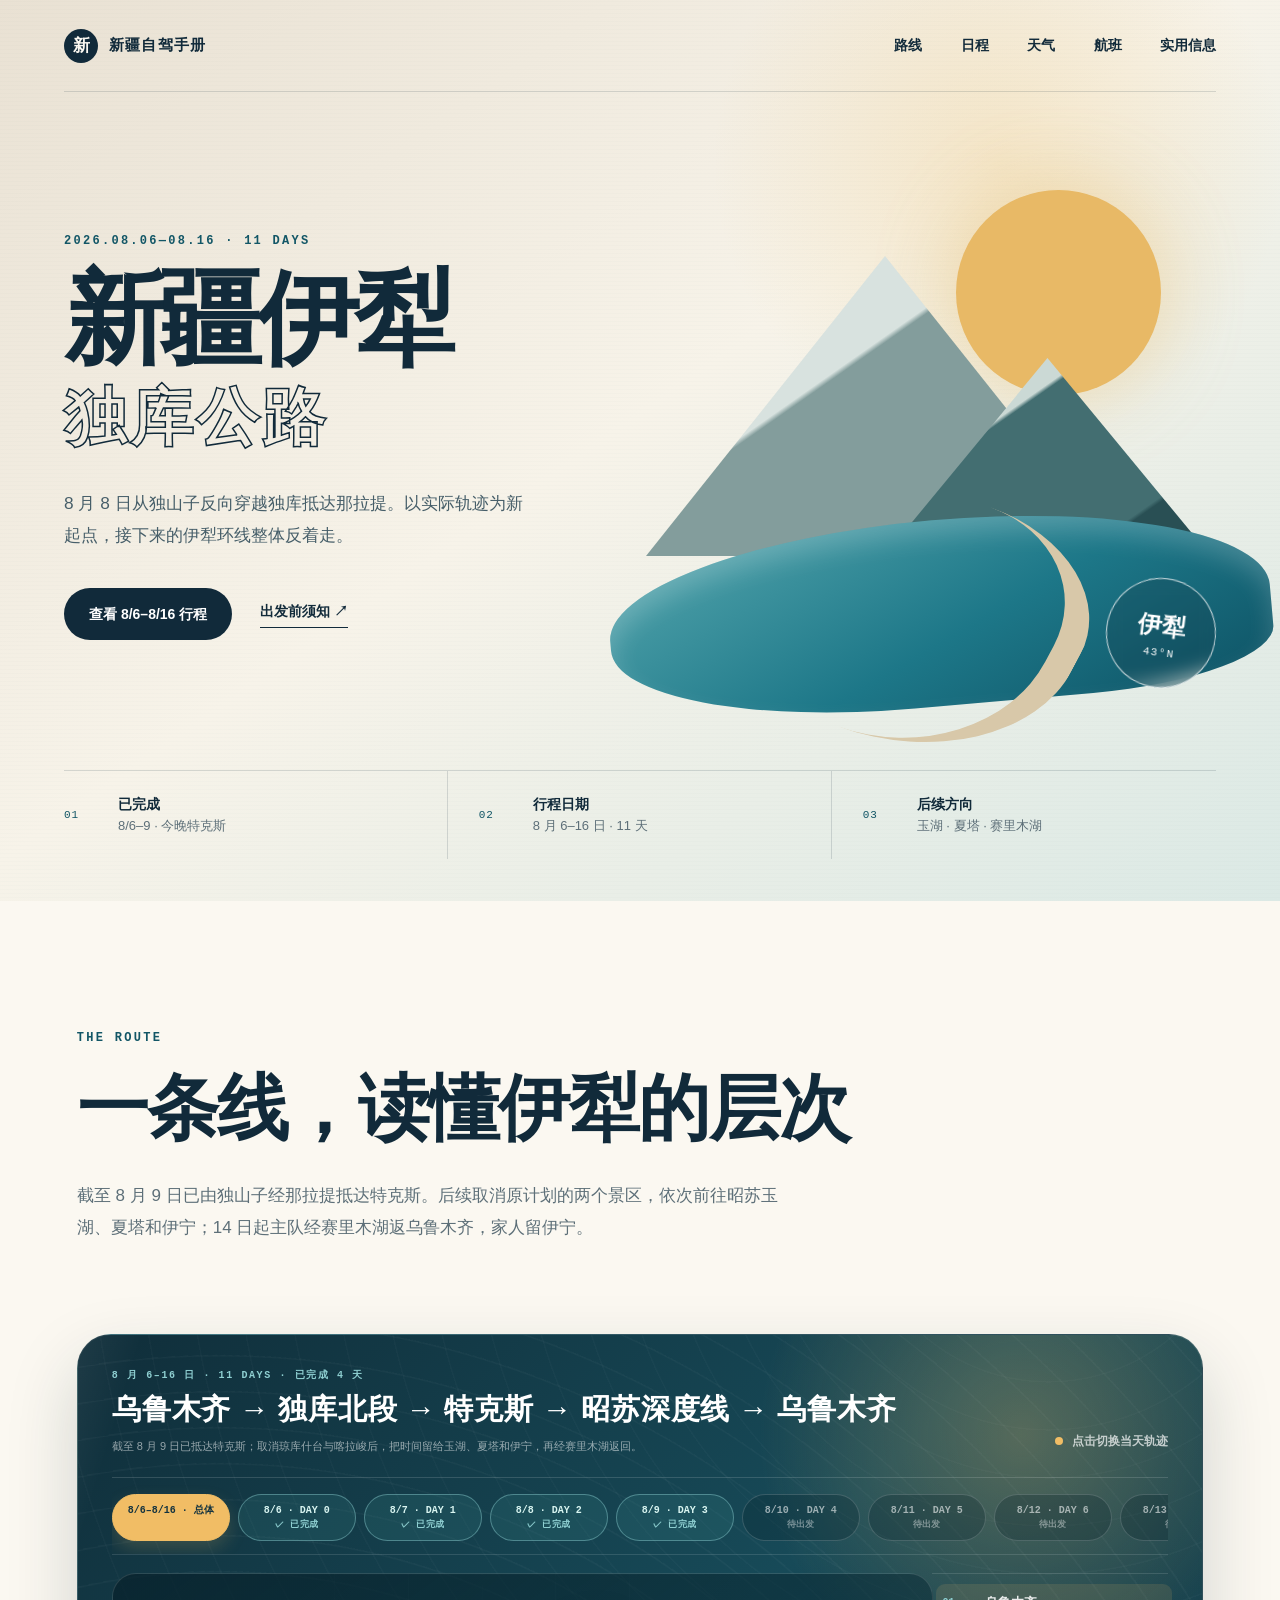
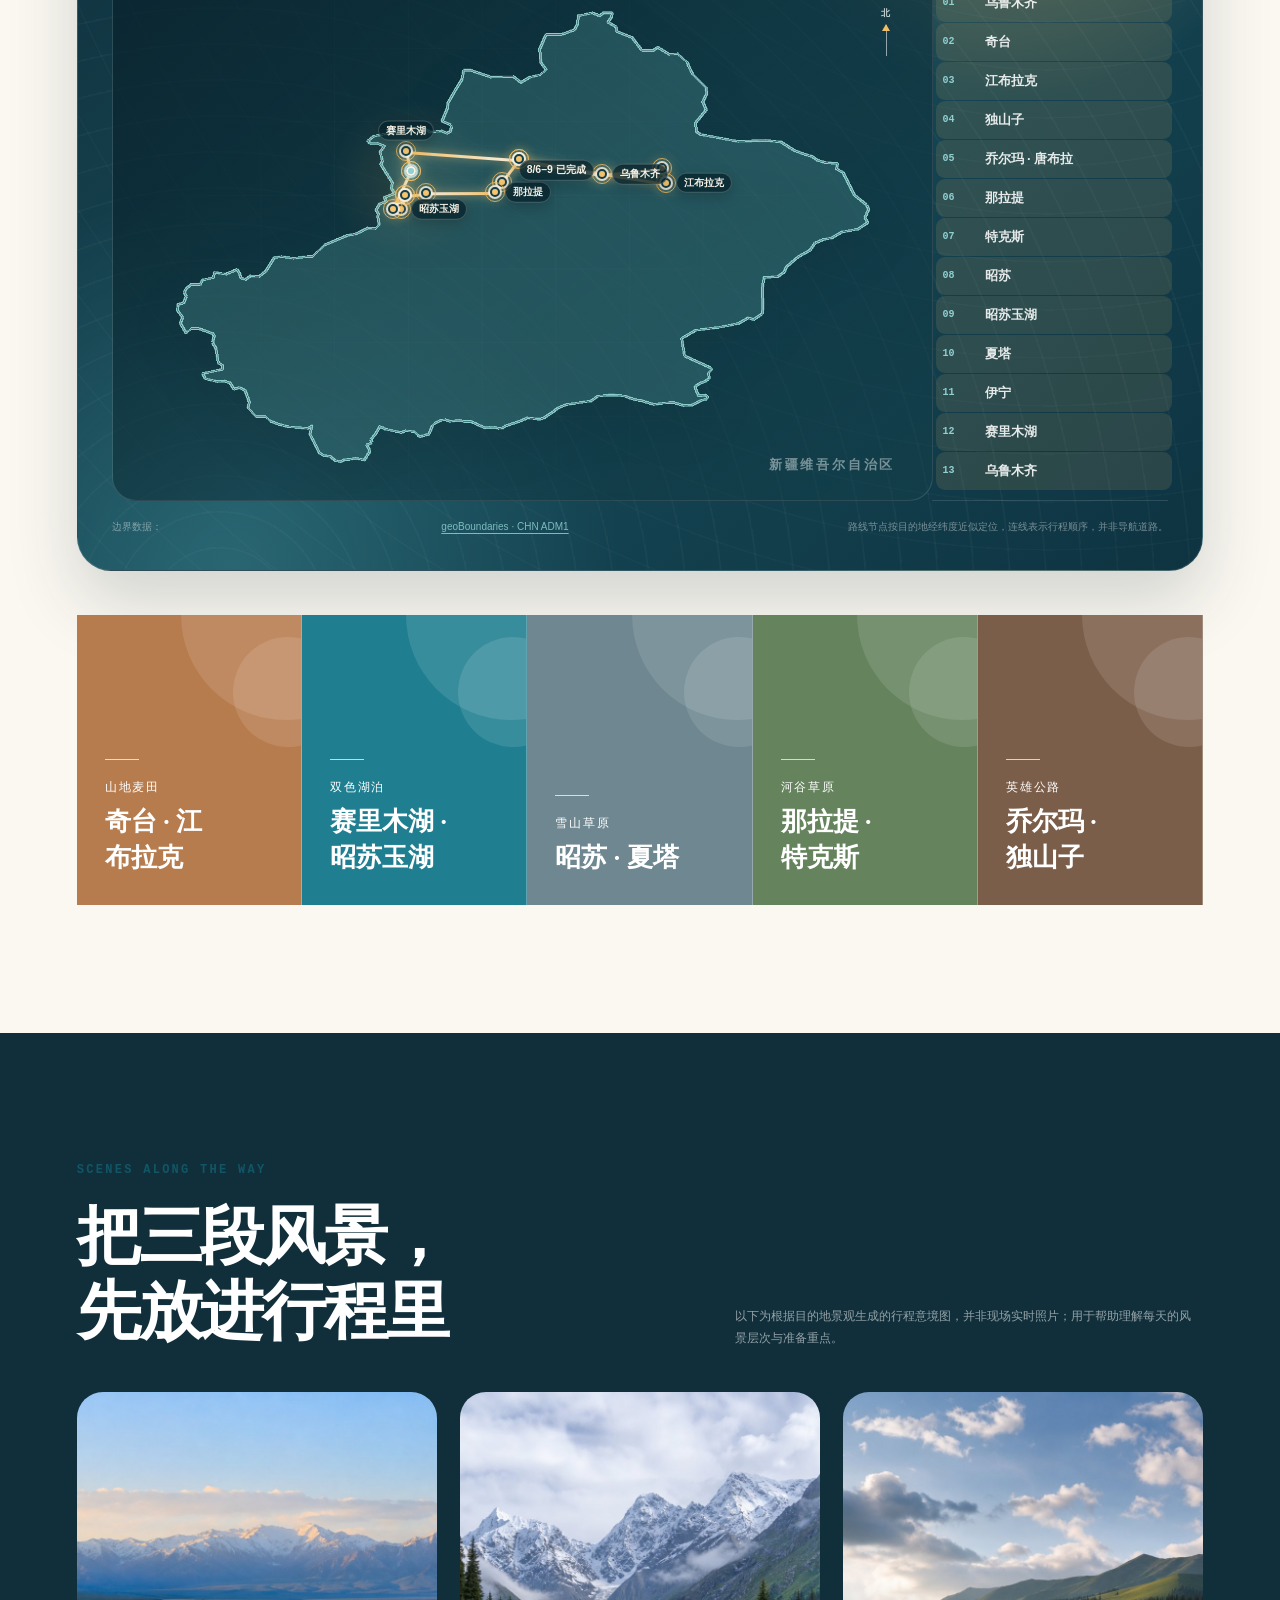
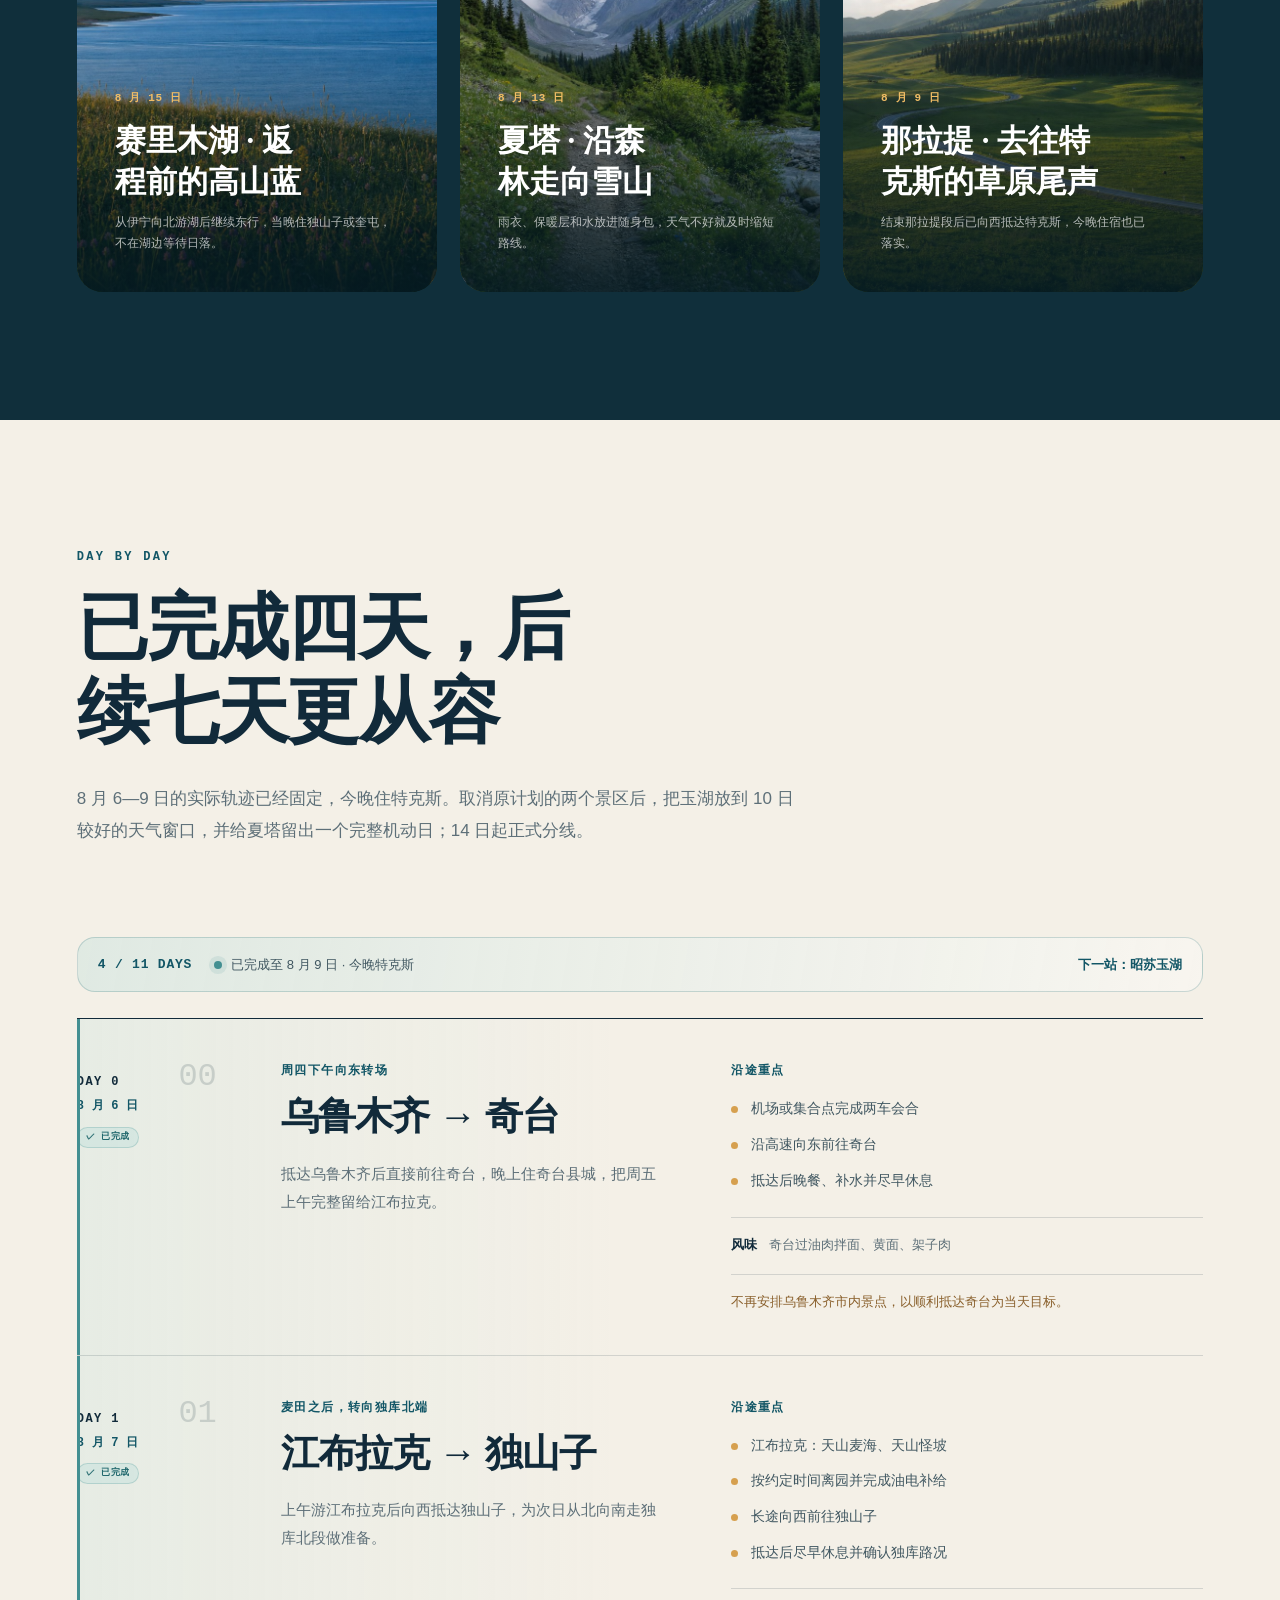
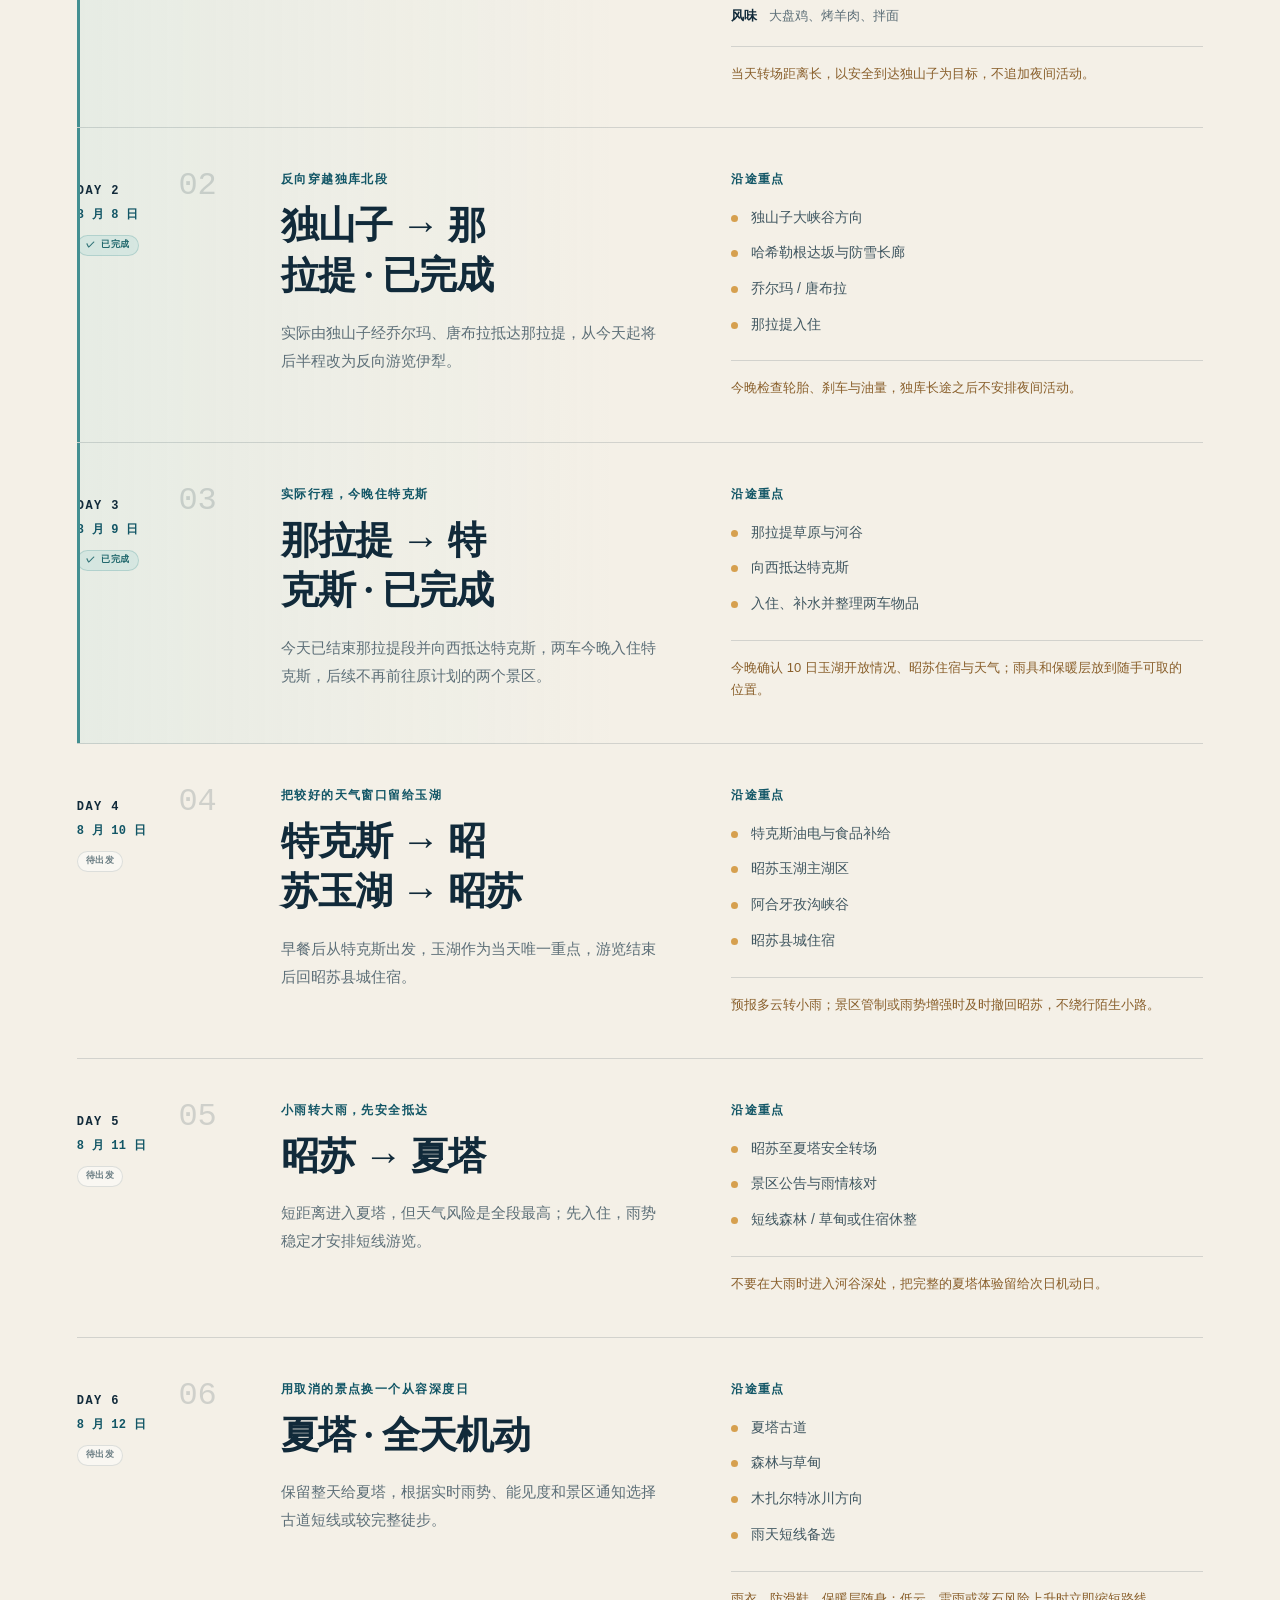
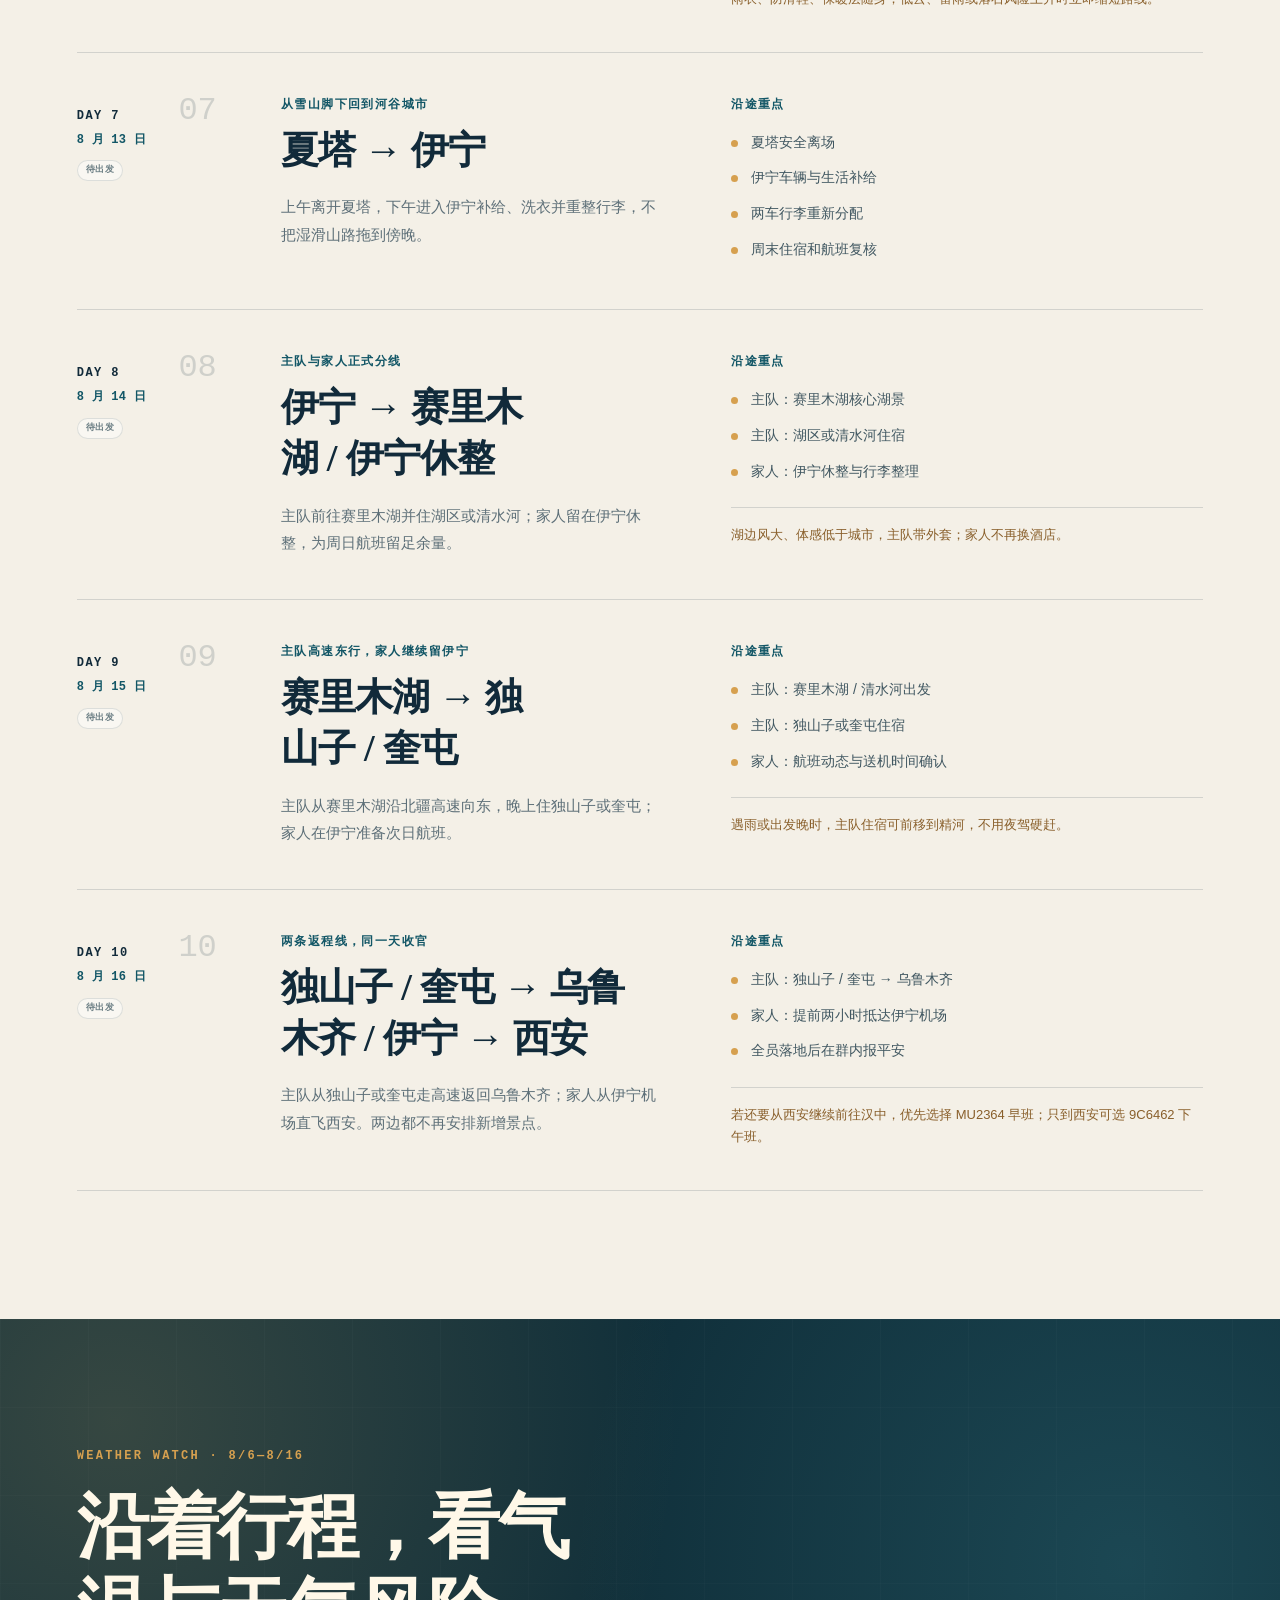
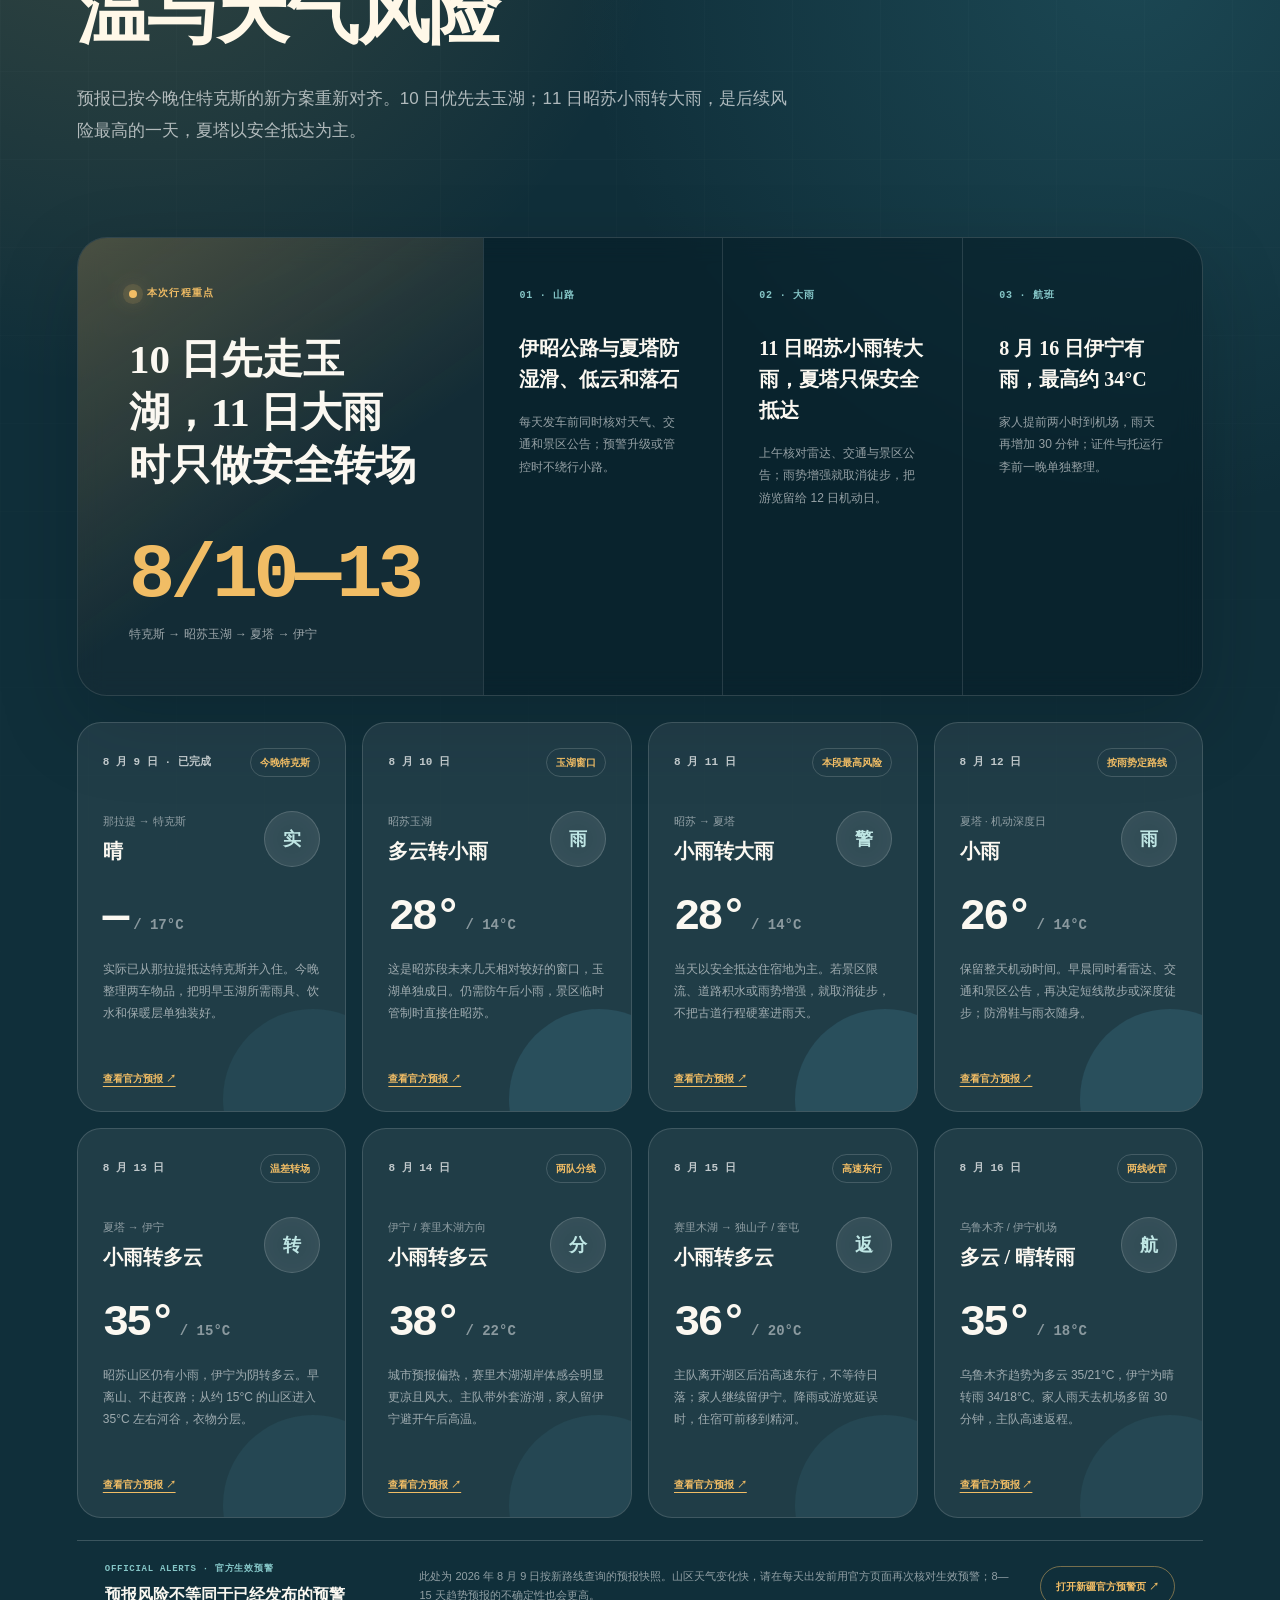
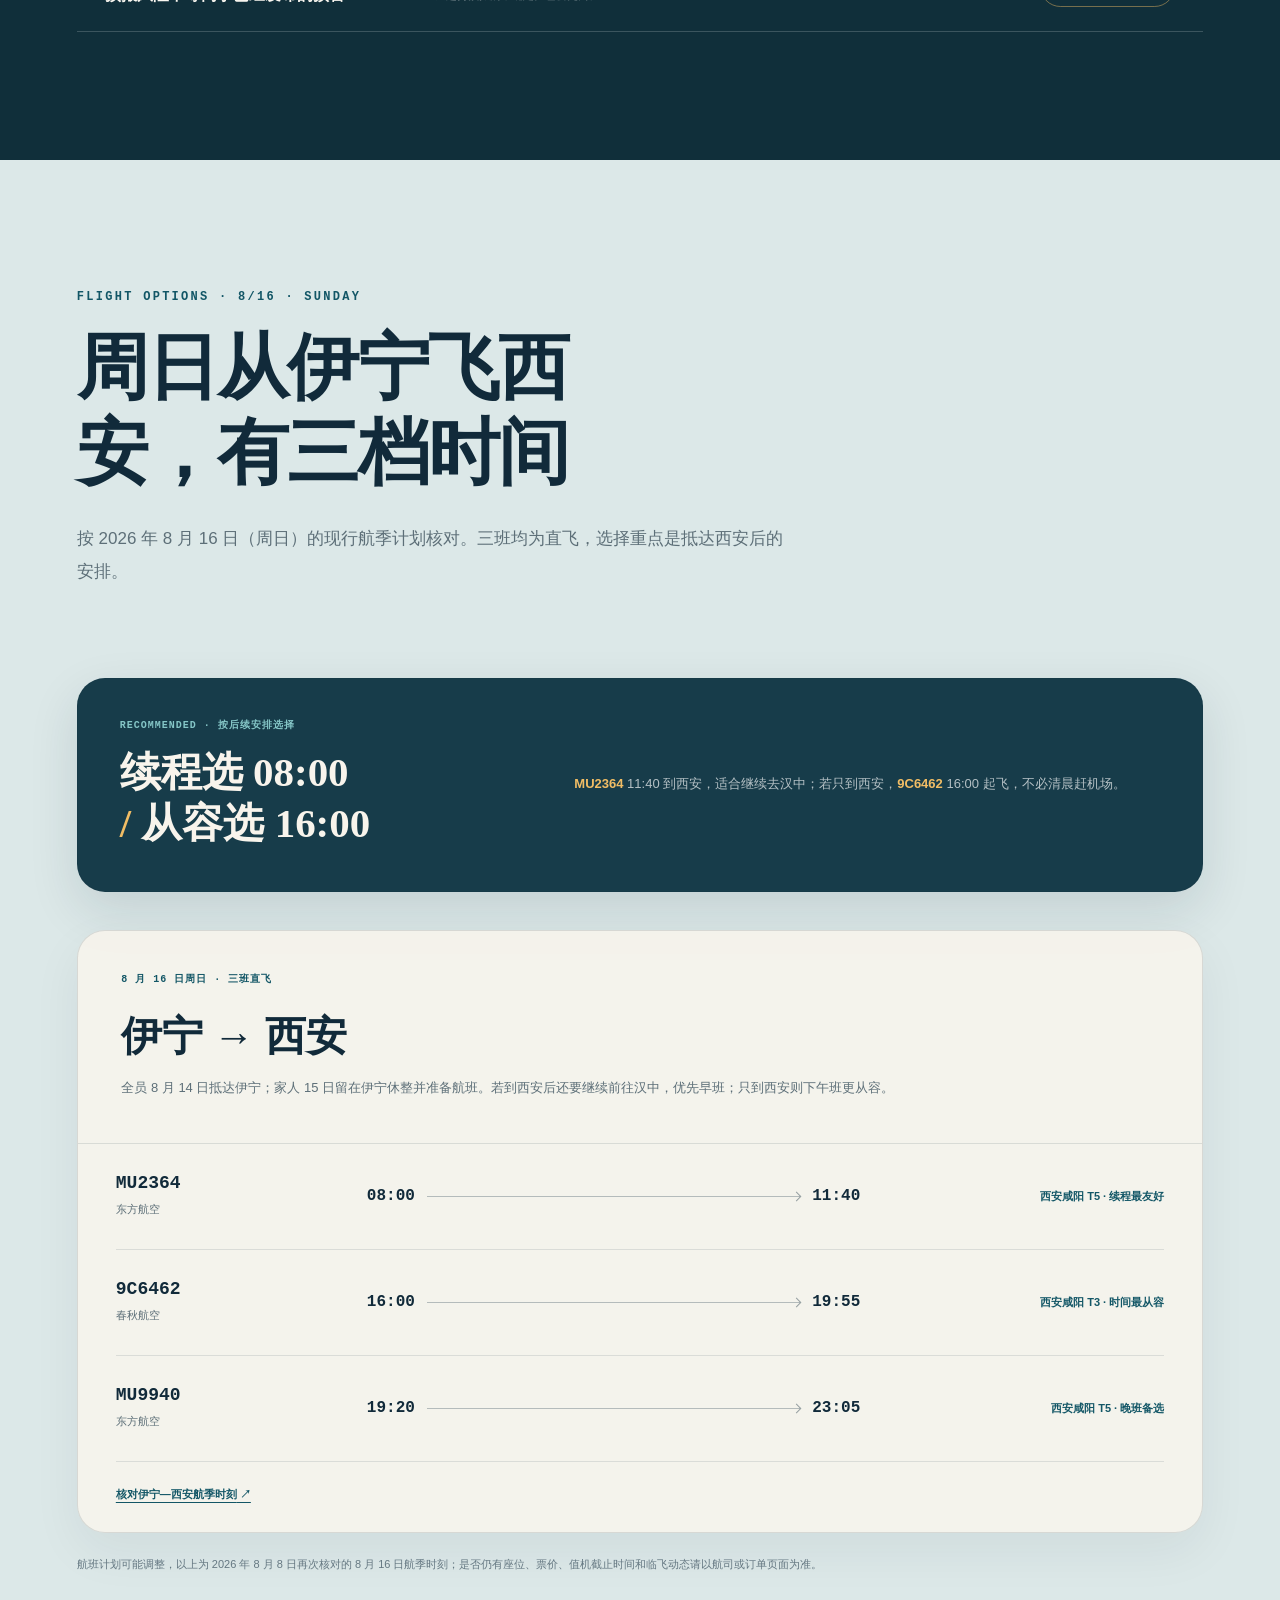
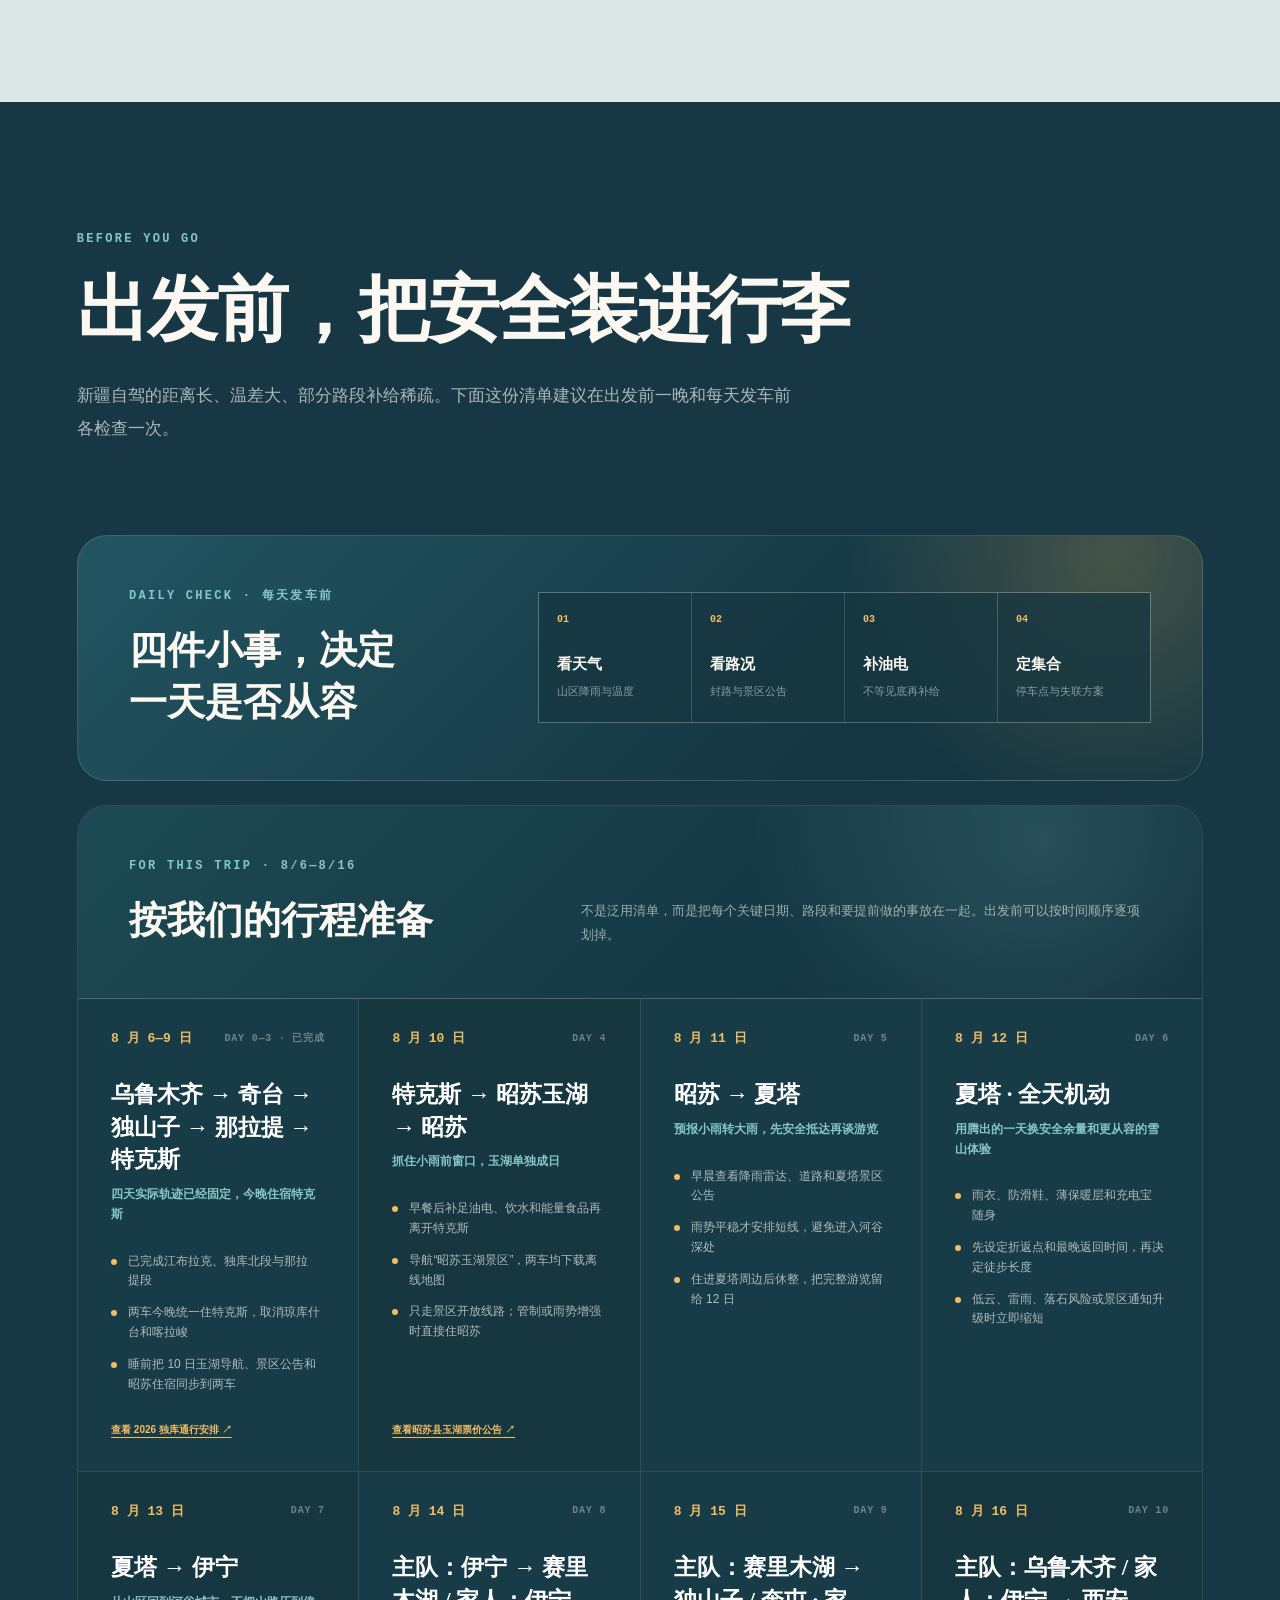
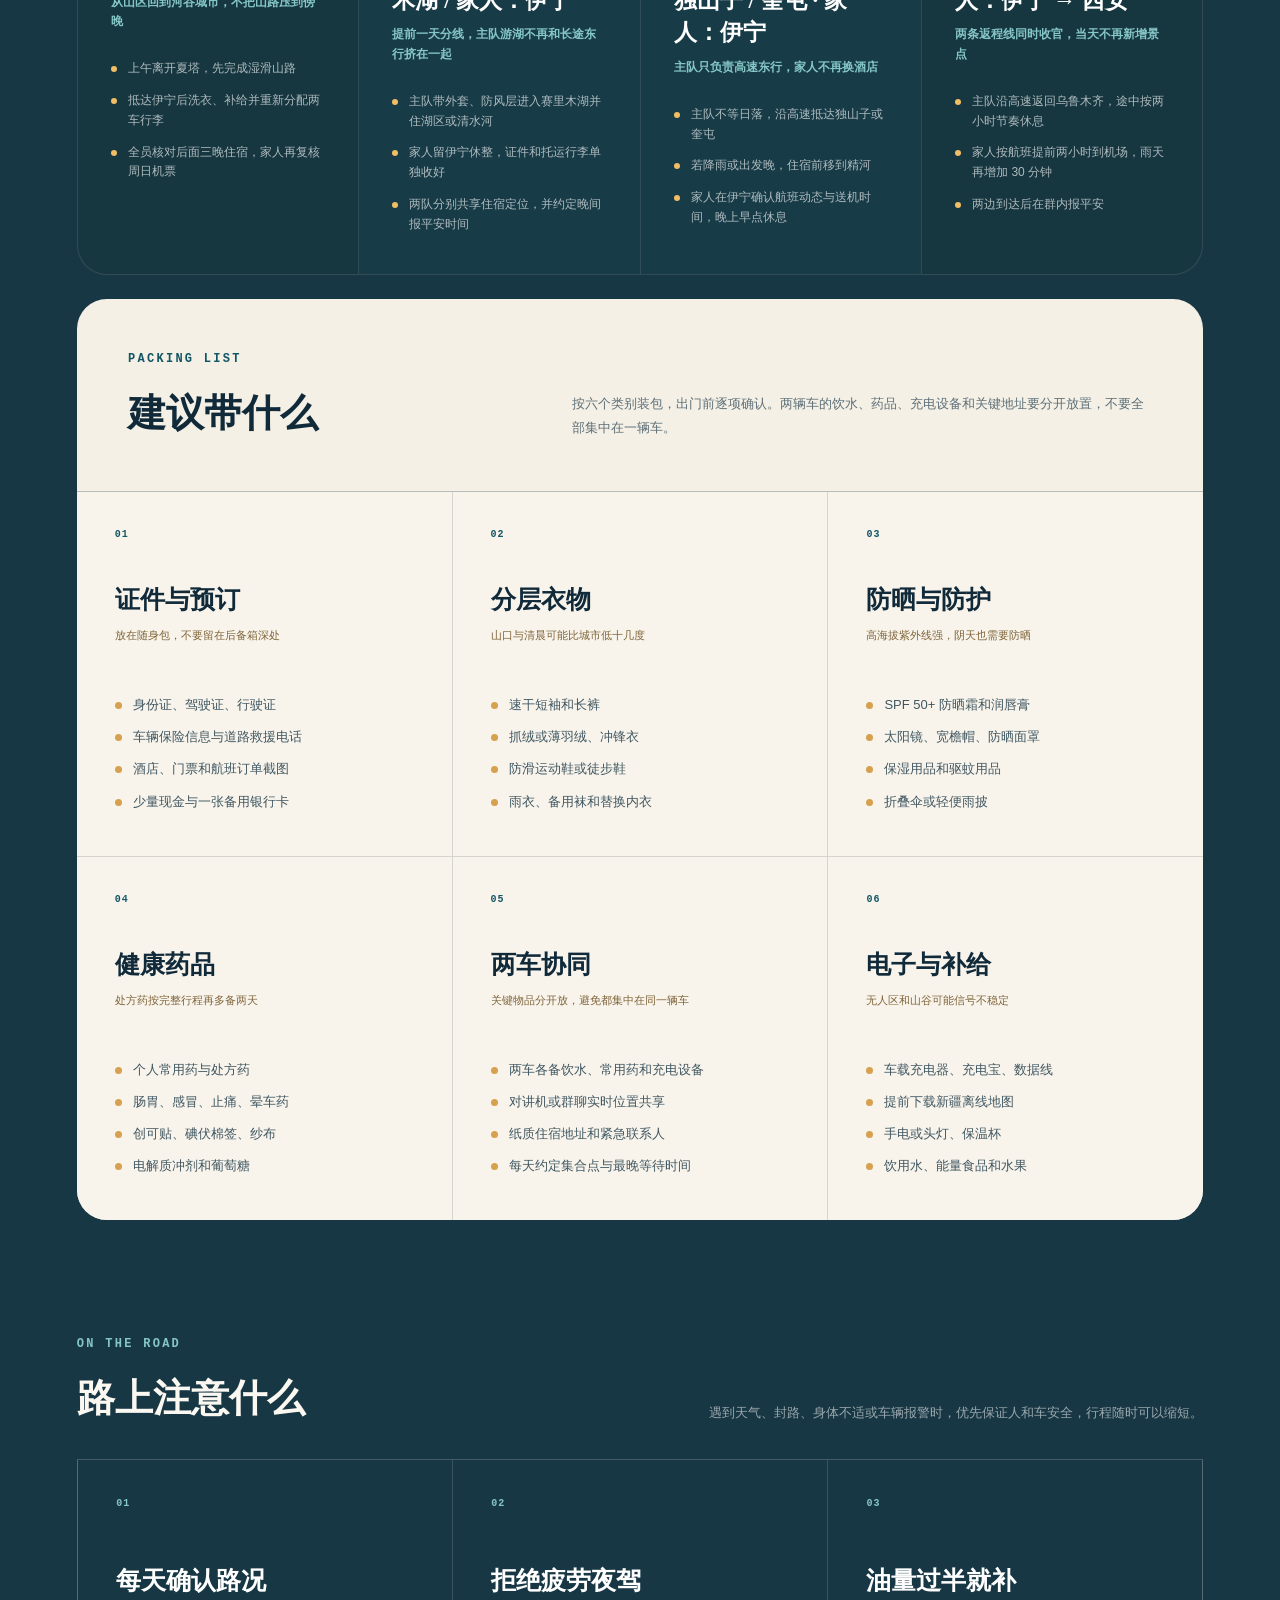
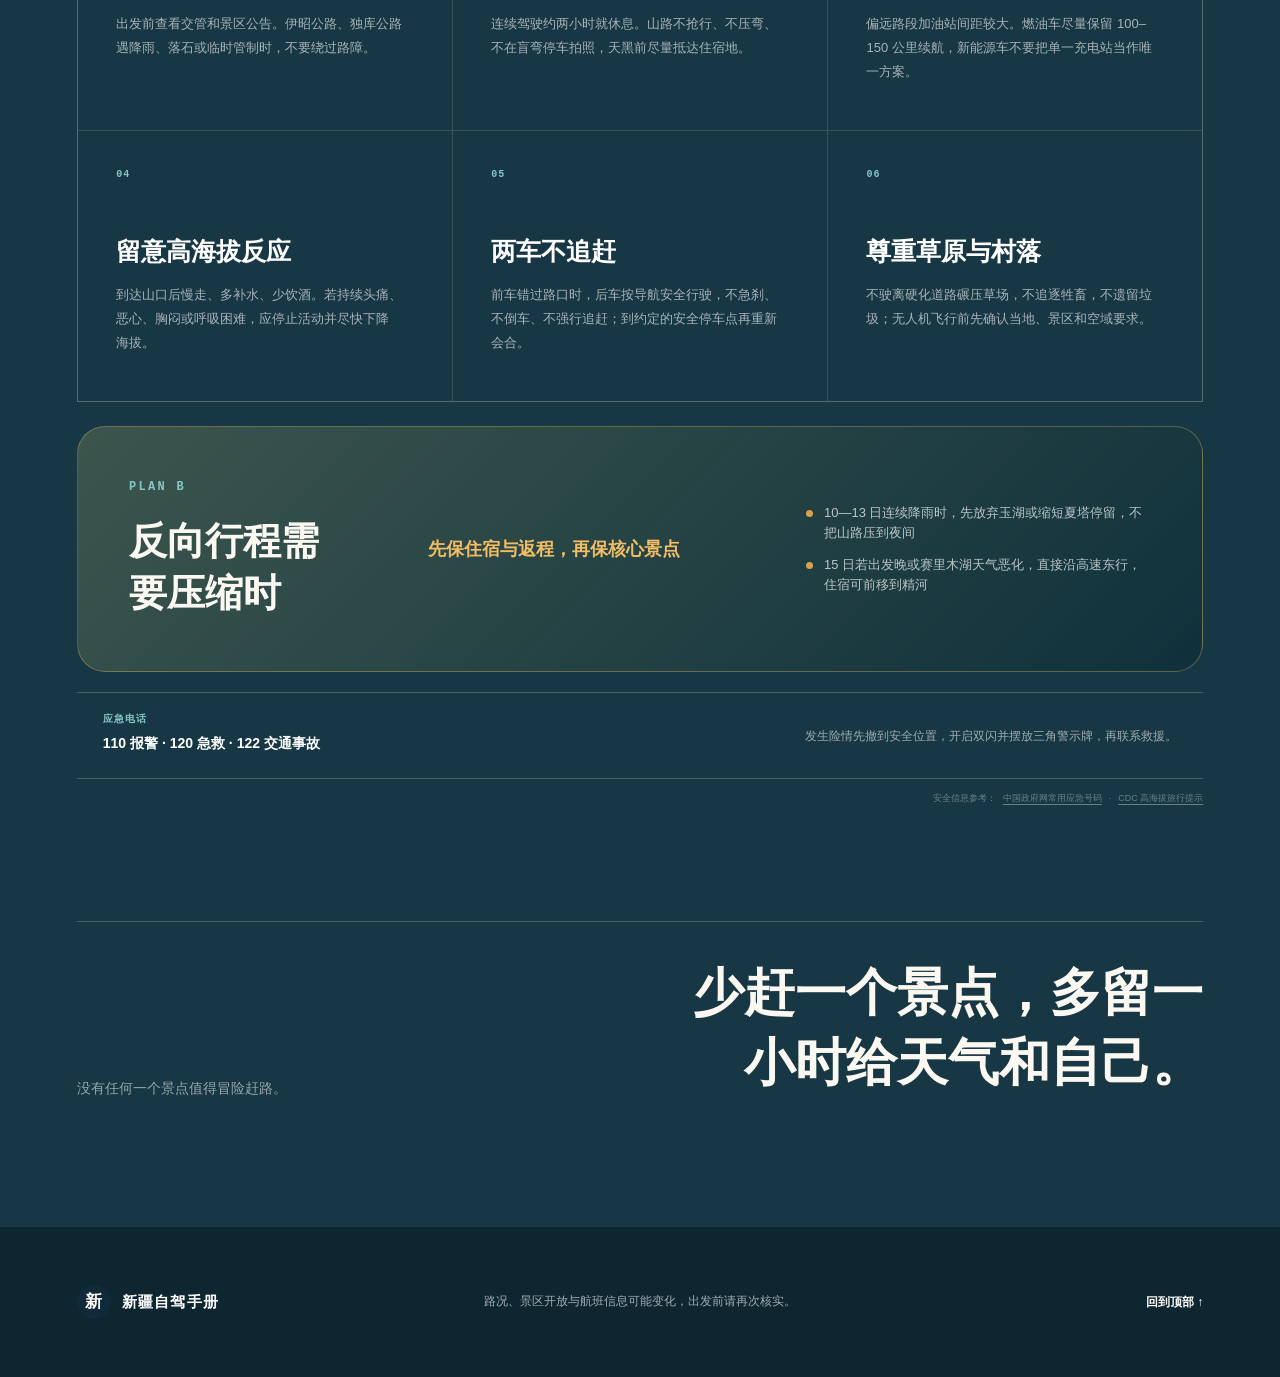
==== commit e4fbb2ec: "Update itinerary after arriving in Tekes" ====
--- a/index.html
+++ b/index.html
@@ -1,5 +1,5 @@
-<!DOCTYPE html><html lang="zh-CN"><head><meta charSet="utf-8"/><meta name="viewport" content="width=device-width, initial-scale=1"/><link rel="preload" href="/xinjiang-outline.png" as="image"/><link rel="stylesheet" href="assets/index-CjcJb2uD.css" data-rsc-css-href="assets/index-CjcJb2uD.css" data-precedence="vite-rsc/importer-resources"/><title>新疆伊犁 · 独库公路夏季深度自驾旅行手册</title><meta name="description" content="一份按实际轨迹更新的 11 天新疆自驾手册：从独山子反向穿越独库到那拉提，再反向串联琼库什台、昭苏玉湖、夏塔、伊宁与赛里木湖。"/><meta property="og:title" content="新疆伊犁 · 独库公路"/><meta property="og:description" content="11 天夏季深度自驾旅行手册"/><meta property="og:type" content="website"/><meta property="og:locale" content="zh_CN"/><meta property="og:image" content="https://chastelover.github.io/xinjiang-yili-roadtrip/og.jpg"/><meta property="og:image:width" content="1200"/><meta property="og:image:height" content="630"/><meta property="og:image:alt" content="新疆伊犁与独库公路夏季自驾旅行手册"/><meta name="twitter:card" content="summary_large_image"/><meta name="twitter:title" content="新疆伊犁 · 独库公路"/><meta name="twitter:description" content="11 天夏季深度自驾旅行手册"/><meta name="twitter:image" content="https://chastelover.github.io/xinjiang-yili-roadtrip/og.jpg"/>
-</head><body><main><header class="hero" id="top"><nav class="nav" aria-label="页面导航"><a class="brand" href="#top" aria-label="返回顶部"><span class="brand-mark">新</span><span>新疆自驾手册</span></a><div class="nav-links"><a href="#route">路线</a><a href="#itinerary">日程</a><a href="#weather">天气</a><a href="#flights">航班</a><a href="#tips">实用信息</a></div></nav><div class="hero-grid"><div class="hero-copy"><p class="hero-kicker">2026.08.06—08.16 · 11 DAYS</p><h1>新疆伊犁<span>独库公路</span></h1><p class="hero-lead">8 月 8 日从独山子反向穿越独库抵达那拉提。以实际轨迹为新起点，接下来的伊犁环线整体反着走。</p><div class="hero-actions"><a class="primary-button" href="#itinerary">查看 8/6–8/16 行程</a><a class="text-link" href="#tips">出发前须知 <span aria-hidden="true">↗</span></a></div></div><div class="hero-art" aria-hidden="true"><div class="sun"></div><div class="mountain mountain-back"></div><div class="mountain mountain-front"></div><div class="lake-shape"></div><div class="road-shape"></div><div class="hero-stamp"><strong>伊犁</strong><span>43°N</span></div></div></div><div class="quick-facts" aria-label="行程概要"><div><span>01</span><p><strong>实际调整</strong>8/8 独山子 → 那拉提</p></div><div><span>02</span><p><strong>行程日期</strong>8 月 6–16 日 · 11 天</p></div><div><span>03</span><p><strong>后续方向</strong>伊犁反向环线 · 北疆高速回</p></div></div></header><section class="route-section" id="route"><div class="section-heading"><p class="eyebrow">THE ROUTE</p><h2>一条线，读懂伊犁的层次</h2><p class="section-intro">独库北段已经在 8 月 8 日完成。之后由那拉提向西，依次经过琼库什台、喀拉峻、昭苏玉湖、夏塔与伊宁；15 日主队经赛里木湖向乌鲁木齐返程，家人留在伊宁。</p></div><div class="route-journey"><input class="route-view-input" type="radio" id="route-view-all" aria-label="显示8/6–8/16 · 总体：乌鲁木齐 → 独库北段 → 伊犁反向环线 → 乌鲁木齐" name="route-view" checked=""/><input class="route-view-input" type="radio" id="route-view-day-0" aria-label="显示8/6 · DAY 0：乌鲁木齐 → 奇台" name="route-view"/><input class="route-view-input" type="radio" id="route-view-day-1" aria-label="显示8/7 · DAY 1：奇台 → 江布拉克 → 独山子" name="route-view"/><input class="route-view-input" type="radio" id="route-view-day-2" aria-label="显示8/8 · DAY 2：独山子 → 乔尔玛 / 唐布拉 → 那拉提" name="route-view"/><input class="route-view-input" type="radio" id="route-view-day-3" aria-label="显示8/9 · DAY 3：那拉提草原" name="route-view"/><input class="route-view-input" type="radio" id="route-view-day-4" aria-label="显示8/10 · DAY 4：那拉提 → 特克斯 → 琼库什台" name="route-view"/><input class="route-view-input" type="radio" id="route-view-day-5" aria-label="显示8/11 · DAY 5：琼库什台 → 喀拉峻 → 特克斯" name="route-view"/><input class="route-view-input" type="radio" id="route-view-day-6" aria-label="显示8/12 · DAY 6：特克斯 → 昭苏 → 昭苏玉湖 → 昭苏" name="route-view"/><input class="route-view-input" type="radio" id="route-view-day-7" aria-label="显示8/13 · DAY 7：昭苏 → 夏塔" name="route-view"/><input class="route-view-input" type="radio" id="route-view-day-8" aria-label="显示8/14 · DAY 8：夏塔 → 伊宁" name="route-view"/><input class="route-view-input" type="radio" id="route-view-day-9" aria-label="显示8/15 · DAY 9：主队：伊宁 → 赛里木湖 → 独山子 / 奎屯 · 家人：伊宁休整" name="route-view"/><input class="route-view-input" type="radio" id="route-view-day-10" aria-label="显示8/16 · DAY 10：主队：独山子 / 奎屯 → 乌鲁木齐 · 家人：伊宁 → 西安" name="route-view"/><div class="route-journey-head"><div class="route-mode-copy" aria-live="polite"><span class="route-mode-all"><small>8 月 6–16 日 · 11 DAYS · 8/8 起反向走</small><strong>乌鲁木齐 → 独库北段 → 伊犁反向环线 → 乌鲁木齐</strong><em>8 月 8 日已由独山子穿越独库北段抵达那拉提；后续反向串联琼库什台、喀拉峻、玉湖、夏塔、伊宁与赛里木湖。</em></span><span class="route-mode-day-0"><small>8 月 6 日 · 周四下午 · 向东转场</small><strong>乌鲁木齐 → 奇台</strong><em>抵达后直接前往奇台，晚上在县城休息，为次日上午江布拉克留出时间。</em></span><span class="route-mode-day-1"><small>8 月 7 日 · 上午江布拉克 · 超长转场</small><strong>奇台 → 江布拉克 → 独山子</strong><em>上午游览江布拉克后向西抵达独山子，为次日从北向南穿越独库北段做准备。</em></span><span class="route-mode-day-2"><small>8 月 8 日 · 实际行程 · 独库反向穿越</small><strong>独山子 → 乔尔玛 / 唐布拉 → 那拉提</strong><em>今天已从独山子沿独库北段向南抵达那拉提，原计划从此整体反向重排。</em></span><span class="route-mode-day-3"><small>8 月 9 日 · 那拉提 · 不再转场</small><strong>那拉提草原</strong><em>独库长途之后安排一个完整草原日，只选一条主线，给人和车辆都留出恢复时间。</em></span><span class="route-mode-day-4"><small>8 月 10 日 · 向西进入山村</small><strong>那拉提 → 特克斯 → 琼库什台</strong><em>经特克斯补给后进入琼库什台；当天有降雨信号，山路慢行并争取天黑前进村。</em></span><span class="route-mode-day-5"><small>8 月 11 日 · 村落 → 立体草原</small><strong>琼库什台 → 喀拉峻 → 特克斯</strong><em>上午离村后游览喀拉峻，晚上住特克斯，方便次日向昭苏玉湖推进。</em></span><span class="route-mode-day-6"><small>8 月 12 日 · 翡翠色高山湖</small><strong>特克斯 → 昭苏 → 昭苏玉湖 → 昭苏</strong><em>把玉湖单独作为当天重点；昭苏预报有雨，不叠加天马浴河等远端景点。</em></span><span class="route-mode-day-7"><small>8 月 13 日 · 雪山脚下</small><strong>昭苏 → 夏塔</strong><em>短距离进入夏塔，把白天留给古道、森林与雪山；持续降雨时主动缩短徒步。</em></span><span class="route-mode-day-8"><small>8 月 14 日 · 夏塔 → 河谷城市</small><strong>夏塔 → 伊宁</strong><em>上午离开夏塔，进入伊宁补给、洗衣和整理行李；全员当晚住伊宁。</em></span><span class="route-mode-day-9"><small>8 月 15 日 · 赛里木湖 · 正式分线</small><strong>主队：伊宁 → 赛里木湖 → 独山子 / 奎屯 · 家人：伊宁休整</strong><em>主队游览赛里木湖后沿北疆高速向东，晚上住独山子或奎屯；家人在伊宁准备周日航班。</em></span><span class="route-mode-day-10"><small>8 月 16 日 · 周日 · 两线同时收官</small><strong>主队：独山子 / 奎屯 → 乌鲁木齐 · 家人：伊宁 → 西安</strong><em>主队沿高速返回乌鲁木齐；家人从伊宁机场直飞西安。两边当天都不再新增景点。</em></span></div><p class="route-live"><span class="route-live-dot"></span>点击切换当天轨迹</p></div><div class="route-day-switcher" aria-label="选择总体或每日路线"><label for="route-view-all" data-route-replay="all" title="再次点击可重新播放总体路线" tabindex="0">8/6–8/16 · 总体</label><label for="route-view-day-0">8/6 · DAY 0</label><label for="route-view-day-1">8/7 · DAY 1</label><label for="route-view-day-2">8/8 · DAY 2</label><label for="route-view-day-3">8/9 · DAY 3</label><label for="route-view-day-4">8/10 · DAY 4</label><label for="route-view-day-5">8/11 · DAY 5</label><label for="route-view-day-6">8/12 · DAY 6</label><label for="route-view-day-7">8/13 · DAY 7</label><label for="route-view-day-8">8/14 · DAY 8</label><label for="route-view-day-9">8/15 · DAY 9</label><label for="route-view-day-10">8/16 · DAY 10</label></div><div class="route-scroll" role="region" aria-label="新疆实景轮廓路线图：乌鲁木齐，奇台，江布拉克，独山子，乔尔玛 · 唐布拉，那拉提，特克斯，琼库什台，喀拉峻，昭苏，昭苏玉湖，夏塔，伊宁，赛里木湖，乌鲁木齐" tabindex="0"><div class="route-map-layout"><div class="route-map-plot" aria-hidden="true"><img class="route-map-shape" src="xinjiang-outline.png" width="1400" height="900" alt=""/><div class="route-map-grid"></div><span class="route-map-title">新疆维吾尔自治区</span><span class="route-map-compass"><strong>北</strong><i></i></span><div class="route-layer route-layer-all route-layer-all"><span class="route-map-segment" style="left:59.68401168355537%;top:38.047181500882616%;width:7.36685669477194%;transform:rotate(-5.675872774549616deg);--segment-index:0"><i></i><b></b></span><span class="route-map-segment" style="left:67.01475092857727%;top:36.91382323411351%;width:1.8591545268382197%;transform:rotate(72.49737150034711deg);--segment-index:1"><i></i><b></b></span><span class="route-map-segment" style="left:67.57389081940181%;top:39.67195006957909%;width:18.234831155064736%;transform:rotate(-170.80218309345deg);--segment-index:2"><i></i><b></b></span><span class="route-map-segment" style="left:49.57351662851233%;top:35.13794022984784%;width:3.492841254975243%;transform:rotate(127.23483398156449deg);--segment-index:3"><i></i><b></b></span><span class="route-map-segment" style="left:47.46005682897639%;top:39.46373514118031%;width:1.5328165014952229%;transform:rotate(122.15229514127248deg);--segment-index:4"><i></i><b></b></span><span class="route-map-segment" style="left:46.64433550283972%;top:41.48243943313546%;width:8.379764745056951%;transform:rotate(179.74648050622793deg);--segment-index:5"><i></i><b></b></span><span class="route-map-segment" style="left:38.264652788890324%;top:41.54011669861988%;width:1.5015543615540743%;transform:rotate(57.09475707702178deg);--segment-index:6"><i></i><b></b></span><span class="route-map-segment" style="left:39.08037411502699%;top:43.50114372509058%;width:0.6314197104414578%;transform:rotate(-93.36646066343015deg);--segment-index:7"><i></i><b></b></span><span class="route-map-segment" style="left:39.04329587292985%;top:42.52063021185525%;width:1.001798935425457%;transform:rotate(-141.00900595748303deg);--segment-index:8"><i></i><b></b></span><span class="route-map-segment" style="left:38.264652788890324%;top:41.54011669861988%;width:2.645318851933553%;transform:rotate(174.36931724236277deg);--segment-index:9"><i></i><b></b></span><span class="route-map-segment" style="left:35.63209759999468%;top:41.94385755701091%;width:1.8258916697762442%;transform:rotate(102.90740867126135deg);--segment-index:10"><i></i><b></b></span><span class="route-map-segment" style="left:35.22423693692634%;top:44.712366300263675%;width:1.8258916697762442%;transform:rotate(-77.09259132873866deg);--segment-index:11"><i></i><b></b></span><span class="route-map-segment" style="left:35.63209759999468%;top:41.94385755701091%;width:2.2699637765228946%;transform:rotate(128.3674853848507deg);--segment-index:12"><i></i><b></b></span><span class="route-map-segment" style="left:34.22312440030409%;top:44.712366300263675%;width:5.086605098974445%;transform:rotate(-65.26569747095581deg);--segment-index:13"><i></i><b></b></span><span class="route-map-segment" style="left:36.35141549667884%;top:37.525779020903364%;width:2.5932831064465205%;transform:rotate(-102.04898454469357deg);--segment-index:14"><i></i><b></b></span><span class="route-map-segment" style="left:35.81007316206087%;top:33.580654061768136%;width:13.79980443213557%;transform:rotate(4.160200623274883deg);--segment-index:15"><i></i><b></b></span><span class="route-map-segment" style="left:49.57351662851233%;top:35.13794022984784%;width:10.282016219435054%;transform:rotate(10.480039767937438deg);--segment-index:16"><i></i><b></b></span><span class="route-map-point" style="left:59.68401168355537%;top:38.047181500882616%;--stop-index:0"></span><span class="route-map-point" style="left:67.01475092857727%;top:36.91382323411351%;--stop-index:1"></span><span class="route-map-point" style="left:67.57389081940181%;top:39.67195006957909%;--stop-index:2"></span><span class="route-map-point" style="left:49.57351662851233%;top:35.13794022984784%;--stop-index:3"></span><span class="route-map-point" style="left:47.46005682897639%;top:39.46373514118031%;--stop-index:4"></span><span class="route-map-point" style="left:46.64433550283972%;top:41.48243943313546%;--stop-index:5"></span><span class="route-map-point" style="left:38.264652788890324%;top:41.54011669861988%;--stop-index:6"></span><span class="route-map-point" style="left:39.08037411502699%;top:43.50114372509058%;--stop-index:7"></span><span class="route-map-point" style="left:39.04329587292985%;top:42.52063021185525%;--stop-index:8"></span><span class="route-map-point" style="left:38.264652788890324%;top:41.54011669861988%;--stop-index:9"></span><span class="route-map-point" style="left:35.63209759999468%;top:41.94385755701091%;--stop-index:10"></span><span class="route-map-point" style="left:35.22423693692634%;top:44.712366300263675%;--stop-index:11"></span><span class="route-map-point" style="left:35.63209759999468%;top:41.94385755701091%;--stop-index:12"></span><span class="route-map-point" style="left:34.22312440030409%;top:44.712366300263675%;--stop-index:13"></span><span class="route-map-point" style="left:36.35141549667884%;top:37.525779020903364%;--stop-index:14"></span><span class="route-map-point" style="left:35.81007316206087%;top:33.580654061768136%;--stop-index:15"></span><span class="route-map-point" style="left:49.57351662851233%;top:35.13794022984784%;--stop-index:16"></span><span class="route-map-point route-map-point-branch" style="left:36.35141549667884%;top:37.525779020903364%;--stop-index:18"></span></div><div class="route-layer route-layer-day-0 route-layer-day"><span class="route-map-segment" style="left:59.68401168355537%;top:38.047181500882616%;width:7.36685669477194%;transform:rotate(-5.675872774549616deg);--segment-index:0"><i></i><b></b></span><span class="route-map-point" style="left:59.68401168355537%;top:38.047181500882616%;--stop-index:0"><strong class="is-start">乌鲁木齐</strong></span><span class="route-map-point" style="left:67.01475092857727%;top:36.91382323411351%;--stop-index:1"><strong class="is-end">奇台</strong></span></div><div class="route-layer route-layer-day-1 route-layer-day"><span class="route-map-segment" style="left:67.01475092857727%;top:36.91382323411351%;width:1.8591545268382197%;transform:rotate(72.49737150034711deg);--segment-index:0"><i></i><b></b></span><span class="route-map-segment" style="left:67.57389081940181%;top:39.67195006957909%;width:18.234831155064736%;transform:rotate(-170.80218309345deg);--segment-index:1"><i></i><b></b></span><span class="route-map-point" style="left:67.01475092857727%;top:36.91382323411351%;--stop-index:0"><strong class="is-start">奇台</strong></span><span class="route-map-point" style="left:67.57389081940181%;top:39.67195006957909%;--stop-index:1"></span><span class="route-map-point" style="left:49.57351662851233%;top:35.13794022984784%;--stop-index:2"><strong class="is-end">独山子</strong></span></div><div class="route-layer route-layer-day-2 route-layer-day"><span class="route-map-segment" style="left:49.57351662851233%;top:35.13794022984784%;width:3.492841254975243%;transform:rotate(127.23483398156449deg);--segment-index:0"><i></i><b></b></span><span class="route-map-segment" style="left:47.46005682897639%;top:39.46373514118031%;width:1.5328165014952229%;transform:rotate(122.15229514127248deg);--segment-index:1"><i></i><b></b></span><span class="route-map-point" style="left:49.57351662851233%;top:35.13794022984784%;--stop-index:0"><strong class="is-start">独山子</strong></span><span class="route-map-point" style="left:47.46005682897639%;top:39.46373514118031%;--stop-index:1"></span><span class="route-map-point" style="left:46.64433550283972%;top:41.48243943313546%;--stop-index:2"><strong class="is-end">那拉提</strong></span></div><div class="route-layer route-layer-day-3 route-layer-day"><span class="route-map-point" style="left:46.64433550283972%;top:41.48243943313546%;--stop-index:0"><strong class="is-start">那拉提</strong></span></div><div class="route-layer route-layer-day-4 route-layer-day"><span class="route-map-segment" style="left:46.64433550283972%;top:41.48243943313546%;width:8.379764745056951%;transform:rotate(179.74648050622793deg);--segment-index:0"><i></i><b></b></span><span class="route-map-segment" style="left:38.264652788890324%;top:41.54011669861988%;width:1.5015543615540743%;transform:rotate(57.09475707702178deg);--segment-index:1"><i></i><b></b></span><span class="route-map-point" style="left:46.64433550283972%;top:41.48243943313546%;--stop-index:0"><strong class="is-start">那拉提</strong></span><span class="route-map-point" style="left:38.264652788890324%;top:41.54011669861988%;--stop-index:1"></span><span class="route-map-point" style="left:39.08037411502699%;top:43.50114372509058%;--stop-index:2"><strong class="is-end">琼库什台</strong></span></div><div class="route-layer route-layer-day-5 route-layer-day"><span class="route-map-segment" style="left:39.08037411502699%;top:43.50114372509058%;width:0.6314197104414578%;transform:rotate(-93.36646066343015deg);--segment-index:0"><i></i><b></b></span><span class="route-map-segment" style="left:39.04329587292985%;top:42.52063021185525%;width:1.001798935425457%;transform:rotate(-141.00900595748303deg);--segment-index:1"><i></i><b></b></span><span class="route-map-point" style="left:39.08037411502699%;top:43.50114372509058%;--stop-index:0"><strong class="is-start">琼库什台</strong></span><span class="route-map-point" style="left:39.04329587292985%;top:42.52063021185525%;--stop-index:1"></span><span class="route-map-point" style="left:38.264652788890324%;top:41.54011669861988%;--stop-index:2"><strong class="is-end">特克斯</strong></span></div><div class="route-layer route-layer-day-6 route-layer-day"><span class="route-map-segment" style="left:38.264652788890324%;top:41.54011669861988%;width:2.645318851933553%;transform:rotate(174.36931724236277deg);--segment-index:0"><i></i><b></b></span><span class="route-map-segment" style="left:35.63209759999468%;top:41.94385755701091%;width:1.8258916697762442%;transform:rotate(102.90740867126135deg);--segment-index:1"><i></i><b></b></span><span class="route-map-segment" style="left:35.22423693692634%;top:44.712366300263675%;width:1.8258916697762442%;transform:rotate(-77.09259132873866deg);--segment-index:2"><i></i><b></b></span><span class="route-map-point" style="left:38.264652788890324%;top:41.54011669861988%;--stop-index:0"><strong class="is-start">特克斯</strong></span><span class="route-map-point" style="left:35.63209759999468%;top:41.94385755701091%;--stop-index:1"></span><span class="route-map-point" style="left:35.22423693692634%;top:44.712366300263675%;--stop-index:2"></span><span class="route-map-point" style="left:35.63209759999468%;top:41.94385755701091%;--stop-index:3"><strong class="is-end">昭苏</strong></span></div><div class="route-layer route-layer-day-7 route-layer-day"><span class="route-map-segment" style="left:35.63209759999468%;top:41.94385755701091%;width:2.2699637765228946%;transform:rotate(128.3674853848507deg);--segment-index:0"><i></i><b></b></span><span class="route-map-point" style="left:35.63209759999468%;top:41.94385755701091%;--stop-index:0"><strong class="is-start">昭苏</strong></span><span class="route-map-point" style="left:34.22312440030409%;top:44.712366300263675%;--stop-index:1"><strong class="is-end">夏塔</strong></span></div><div class="route-layer route-layer-day-8 route-layer-day"><span class="route-map-segment" style="left:34.22312440030409%;top:44.712366300263675%;width:5.086605098974445%;transform:rotate(-65.26569747095581deg);--segment-index:0"><i></i><b></b></span><span class="route-map-point" style="left:34.22312440030409%;top:44.712366300263675%;--stop-index:0"><strong class="is-start">夏塔</strong></span><span class="route-map-point" style="left:36.35141549667884%;top:37.525779020903364%;--stop-index:1"><strong class="is-end">伊宁</strong></span></div><div class="route-layer route-layer-day-9 route-layer-day"><span class="route-map-segment" style="left:36.35141549667884%;top:37.525779020903364%;width:2.5932831064465205%;transform:rotate(-102.04898454469357deg);--segment-index:0"><i></i><b></b></span><span class="route-map-segment" style="left:35.81007316206087%;top:33.580654061768136%;width:13.79980443213557%;transform:rotate(4.160200623274883deg);--segment-index:1"><i></i><b></b></span><span class="route-map-point" style="left:36.35141549667884%;top:37.525779020903364%;--stop-index:0"><strong class="is-start">伊宁</strong></span><span class="route-map-point" style="left:35.81007316206087%;top:33.580654061768136%;--stop-index:1"></span><span class="route-map-point" style="left:49.57351662851233%;top:35.13794022984784%;--stop-index:2"><strong class="is-end">独山子</strong></span><span class="route-map-point route-map-point-branch" style="left:36.35141549667884%;top:37.525779020903364%;--stop-index:3"><strong class="is-start">伊宁</strong></span></div><div class="route-layer route-layer-day-10 route-layer-day"><span class="route-map-segment" style="left:49.57351662851233%;top:35.13794022984784%;width:10.282016219435054%;transform:rotate(10.480039767937438deg);--segment-index:0"><i></i><b></b></span><span class="route-map-point" style="left:49.57351662851233%;top:35.13794022984784%;--stop-index:0"><strong class="is-start">独山子</strong></span><span class="route-map-point" style="left:59.68401168355537%;top:38.047181500882616%;--stop-index:1"><strong class="is-end">乌鲁木齐</strong></span><span class="route-map-point route-map-point-branch" style="left:36.35141549667884%;top:37.525779020903364%;--stop-index:2"><strong class="is-start">伊宁</strong></span></div><span class="route-map-label right" style="left:59.68401168355537%;top:38.047181500882616%">乌鲁木齐</span><span class="route-map-label right" style="left:67.57389081940181%;top:39.67195006957909%">江布拉克</span><span class="route-map-label top" style="left:35.81007316206087%;top:33.580654061768136%">赛里木湖</span><span class="route-map-label left" style="left:35.22423693692634%;top:44.712366300263675%">昭苏玉湖</span><span class="route-map-label right" style="left:46.64433550283972%;top:41.48243943313546%">那拉提</span><span class="route-map-label right" style="left:48.31285639721019%;top:37.32967631825626%">8/8 已走独库</span></div><ol class="route-map-legend" aria-label="行程停靠点"><li data-route-days="all day-0"><span>01</span><strong>乌鲁木齐</strong></li><li data-route-days="all day-0 day-1"><span>02</span><strong>奇台</strong></li><li data-route-days="all day-1"><span>03</span><strong>江布拉克</strong></li><li data-route-days="all day-1 day-2 day-9 day-10"><span>04</span><strong>独山子</strong></li><li data-route-days="all day-2"><span>05</span><strong>乔尔玛 · 唐布拉</strong></li><li data-route-days="all day-2 day-3 day-4"><span>06</span><strong>那拉提</strong></li><li data-route-days="all day-4 day-5 day-6"><span>07</span><strong>特克斯</strong></li><li data-route-days="all day-4 day-5"><span>08</span><strong>琼库什台</strong></li><li data-route-days="all day-5"><span>09</span><strong>喀拉峻</strong></li><li data-route-days="all day-6 day-7"><span>10</span><strong>昭苏</strong></li><li data-route-days="all day-6"><span>11</span><strong>昭苏玉湖</strong></li><li data-route-days="all day-7 day-8"><span>12</span><strong>夏塔</strong></li><li data-route-days="all day-8 day-9 day-10"><span>13</span><strong>伊宁</strong></li><li data-route-days="all day-9"><span>14</span><strong>赛里木湖</strong></li><li data-route-days="all day-10"><span>15</span><strong>乌鲁木齐</strong></li></ol></div></div><p class="route-map-source">边界数据：<a href="https://www.geoboundaries.org/api/current/gbOpen/CHN/ADM1/" target="_blank" rel="noreferrer">geoBoundaries · CHN ADM1</a><span>路线节点按目的地经纬度近似定位，连线表示行程顺序，并非导航道路。</span></p></div><div class="landscape-grid"><article class="landscape-card sand"><span class="landscape-line"></span><p>山地麦田</p><h3>奇台 · 江布拉克</h3></article><article class="landscape-card lake"><span class="landscape-line"></span><p>双色湖泊</p><h3>赛里木湖 · 昭苏玉湖</h3></article><article class="landscape-card snow"><span class="landscape-line"></span><p>雪山草原</p><h3>昭苏 · 夏塔</h3></article><article class="landscape-card grass"><span class="landscape-line"></span><p>立体草原</p><h3>喀拉峻 · 那拉提</h3></article><article class="landscape-card wood"><span class="landscape-line"></span><p>英雄公路</p><h3>乔尔玛 · 独山子</h3></article></div></section><section class="photo-section" aria-label="行程风景意境图"><div class="photo-section-head"><div><p class="eyebrow">SCENES ALONG THE WAY</p><h2>把三段风景，先放进行程里</h2></div><p>以下为根据目的地景观生成的行程意境图，并非现场实时照片；用于帮助理解每天的风景层次与准备重点。</p></div><div class="photo-grid"><figure class="photo-card"><img src="sayram-lake.jpg" alt="赛里木湖 · 返程前的高山蓝" width="1536" height="1024" loading="lazy" decoding="async" style="object-position:center 52%"/><figcaption><time>8 月 15 日</time><h3>赛里木湖 · 返程前的高山蓝</h3><p>从伊宁向北游湖后继续东行，当晚住独山子或奎屯，不在湖边等待日落。</p></figcaption></figure><figure class="photo-card"><img src="xiata-valley.jpg" alt="夏塔 · 沿森林走向雪山" width="1536" height="1024" loading="lazy" decoding="async" style="object-position:center 50%"/><figcaption><time>8 月 13 日</time><h3>夏塔 · 沿森林走向雪山</h3><p>雨衣、保暖层和水放进随身包，天气不好就及时缩短路线。</p></figcaption></figure><figure class="photo-card"><img src="nalati-grassland.jpg" alt="那拉提 · 独库之后的草原停顿" width="1536" height="1024" loading="lazy" decoding="async" style="object-position:center 56%"/><figcaption><time>8 月 9 日</time><h3>那拉提 · 独库之后的草原停顿</h3><p>刚完成独库北段，第二天不转场，只走一条草原主线恢复节奏。</p></figcaption></figure></div></section><section class="itinerary-section" id="itinerary"><div class="section-heading"><p class="eyebrow">DAY BY DAY</p><h2>十一天，一条环线与一条航班支线</h2><p class="section-intro">把今天的实际独库轨迹固定下来，后续景点按反方向顺排；15 日才正式分线，主队走北疆高速返乌鲁木齐，家人留伊宁准备周日航班。</p></div><div class="timeline"><article class="day-card"><div class="day-index"><div><span>DAY 0</span><time>8 月 6 日</time></div><strong>00</strong></div><div class="day-main"><p class="day-kicker">周四下午向东转场</p><h3>乌鲁木齐 → 奇台</h3><p class="day-summary">抵达乌鲁木齐后直接前往奇台，晚上住奇台县城，把周五上午完整留给江布拉克。</p></div><div class="day-details"><p class="detail-label">沿途重点</p><ul><li>机场或集合点完成两车会合</li><li>沿高速向东前往奇台</li><li>抵达后晚餐、补水并尽早休息</li></ul><p class="taste"><span>风味</span>奇台过油肉拌面、黄面、架子肉</p><p class="day-note">不再安排乌鲁木齐市内景点，以顺利抵达奇台为当天目标。</p></div></article><article class="day-card"><div class="day-index"><div><span>DAY 1</span><time>8 月 7 日</time></div><strong>01</strong></div><div class="day-main"><p class="day-kicker">麦田之后，转向独库北端</p><h3>江布拉克 → 独山子</h3><p class="day-summary">上午游江布拉克后向西抵达独山子，为次日从北向南走独库北段做准备。</p></div><div class="day-details"><p class="detail-label">沿途重点</p><ul><li>江布拉克：天山麦海、天山怪坡</li><li>按约定时间离园并完成油电补给</li><li>长途向西前往独山子</li><li>抵达后尽早休息并确认独库路况</li></ul><p class="taste"><span>风味</span>大盘鸡、烤羊肉、拌面</p><p class="day-note">当天转场距离长，以安全到达独山子为目标，不追加夜间活动。</p></div></article><article class="day-card"><div class="day-index"><div><span>DAY 2</span><time>8 月 8 日</time></div><strong>02</strong></div><div class="day-main"><p class="day-kicker">反向穿越独库北段</p><h3>独山子 → 那拉提 · 已完成</h3><p class="day-summary">实际由独山子经乔尔玛、唐布拉抵达那拉提，从今天起将后半程改为反向游览伊犁。</p></div><div class="day-details"><p class="detail-label">沿途重点</p><ul><li>独山子大峡谷方向</li><li>哈希勒根达坂与防雪长廊</li><li>乔尔玛 / 唐布拉</li><li>那拉提入住</li></ul><p class="day-note">今晚检查轮胎、刹车与油量，独库长途之后不安排夜间活动。</p></div></article><article class="day-card"><div class="day-index"><div><span>DAY 3</span><time>8 月 9 日</time></div><strong>03</strong></div><div class="day-main"><p class="day-kicker">独库之后，完整休整一天</p><h3>那拉提草原</h3><p class="day-summary">预报晴转多云，适合选择一条主线慢慢游览，不再增加跨城转场。</p></div><div class="day-details"><p class="detail-label">沿途重点</p><ul><li>空中草原主线</li><li>河谷与草甸</li><li>车辆检查与补给</li></ul><p class="day-note">只走一条主线；晚间确认琼库什台住宿和进村路线。</p></div></article><article class="day-card"><div class="day-index"><div><span>DAY 4</span><time>8 月 10 日</time></div><strong>04</strong></div><div class="day-main"><p class="day-kicker">向西进入原生态村落</p><h3>那拉提 → 特克斯 → 琼库什台</h3><p class="day-summary">经特克斯集中补给后进山；预报有小雨，当天把安全抵达琼库什台放在首位。</p></div><div class="day-details"><p class="detail-label">沿途重点</p><ul><li>特克斯油电与食品补给</li><li>琼库什台进村山路</li><li>木屋村落与河谷</li></ul><p class="day-note">两车都下载离线地图，尽量天黑前抵达住宿地。</p></div></article><article class="day-card"><div class="day-index"><div><span>DAY 5</span><time>8 月 11 日</time></div><strong>05</strong></div><div class="day-main"><p class="day-kicker">从村落回到立体草原</p><h3>琼库什台 → 喀拉峻 → 特克斯</h3><p class="day-summary">上午先完成离村山路，再按抵达时间游喀拉峻，晚上住特克斯。</p></div><div class="day-details"><p class="detail-label">沿途重点</p><ul><li>琼库什台河谷晨景</li><li>喀拉峻核心景观</li><li>特克斯八卦城夜间补给</li></ul></div></article><article class="day-card"><div class="day-index"><div><span>DAY 6</span><time>8 月 12 日</time></div><strong>06</strong></div><div class="day-main"><p class="day-kicker">雨中的翡翠色高山湖</p><h3>特克斯 → 昭苏玉湖 → 昭苏</h3><p class="day-summary">玉湖与阿合牙孜沟作为当天唯一重点，不叠加天马浴河等远端景点。</p></div><div class="day-details"><p class="detail-label">沿途重点</p><ul><li>昭苏玉湖主湖区</li><li>阿合牙孜沟峡谷</li><li>昭苏县城住宿</li></ul><p class="day-note">预报小雨；景区临时管制时直接返回昭苏，不绕行陌生小路。</p></div></article><article class="day-card"><div class="day-index"><div><span>DAY 7</span><time>8 月 13 日</time></div><strong>07</strong></div><div class="day-main"><p class="day-kicker">雪山脚下的草原秘境</p><h3>昭苏 → 夏塔</h3><p class="day-summary">短距离进入夏塔，把白天留给古道、森林与雪山，持续降雨时主动缩短。</p></div><div class="day-details"><p class="detail-label">沿途重点</p><ul><li>夏塔古道</li><li>木扎尔特冰川方向</li><li>森林与草甸</li></ul><p class="day-note">雨衣、防滑鞋和保暖层随身携带，先确定返程时间再开始徒步。</p></div></article><article class="day-card"><div class="day-index"><div><span>DAY 8</span><time>8 月 14 日</time></div><strong>08</strong></div><div class="day-main"><p class="day-kicker">全员回到河谷城市</p><h3>夏塔 → 伊宁</h3><p class="day-summary">上午离开夏塔，下午到伊宁集中补给、洗衣并重整行李，为次日分线留出余量。</p></div><div class="day-details"><p class="detail-label">沿途重点</p><ul><li>夏塔安全离场</li><li>伊宁车辆补给</li><li>家人复核航班订单</li><li>主队确认赛里木湖后住宿</li></ul></div></article><article class="day-card"><div class="day-index"><div><span>DAY 9</span><time>8 月 15 日</time></div><strong>09</strong></div><div class="day-main"><p class="day-kicker">主队向东返程，家人留在伊宁</p><h3>伊宁 → 赛里木湖 → 独山子 / 奎屯</h3><p class="day-summary">主队游览赛里木湖后沿北疆高速继续向东；家人在伊宁休整并准备周日航班。</p></div><div class="day-details"><p class="detail-label">沿途重点</p><ul><li>主队：赛里木湖核心湖景</li><li>主队：独山子或奎屯住宿</li><li>家人：伊宁行李与航班确认</li></ul><p class="day-note">赛里木湖有雨且风大，不等待日落；若游览延误，住宿可前移到精河。</p></div></article><article class="day-card"><div class="day-index"><div><span>DAY 10</span><time>8 月 16 日</time></div><strong>10</strong></div><div class="day-main"><p class="day-kicker">两条返程线，同一天收官</p><h3>独山子 / 奎屯 → 乌鲁木齐 / 伊宁 → 西安</h3><p class="day-summary">主队从独山子或奎屯走高速返回乌鲁木齐；家人从伊宁机场直飞西安。两边都不再安排新增景点。</p></div><div class="day-details"><p class="detail-label">沿途重点</p><ul><li>主队：独山子 / 奎屯 → 乌鲁木齐</li><li>家人：提前两小时抵达伊宁机场</li><li>全员落地后在群内报平安</li></ul><p class="day-note">若还要从西安继续前往汉中，优先选择 MU2364 早班；只到西安可选 9C6462 下午班。</p></div></article></div></section><section class="weather-section" id="weather"><div class="section-heading"><p class="eyebrow">WEATHER WATCH · 8/6—8/16</p><h2>沿着行程，看气温与天气风险</h2><p class="section-intro">预报已按反向行程重新对齐。9 日那拉提天气较好；10 日以后特克斯、昭苏、夏塔连续出现降雨信号，15—16 日返程段也要防雨。</p></div><div class="weather-alert-board"><div class="weather-alert-lead"><p><span></span>本次行程重点</p><h3>先抓住 9 日晴窗，再防连续山地降雨</h3><strong>8/10—14</strong><small>琼库什台 → 昭苏玉湖 → 夏塔 → 伊宁</small></div><div class="weather-alert-list"><article><span>01 · 山路</span><h4>伊昭公路与夏塔防湿滑、低云和落石</h4><p>每天发车前同时核对天气、交通和景区公告；预警升级或管控时不绕行小路。</p></article><article><span>02 · 山村</span><h4>10 日琼库什台转场有雨，必须在天黑前进村</h4><p>特克斯完成补给后直接进山；山路降雨增强时取消临时观景点，不用夜驾换景点。</p></article><article><span>03 · 航班</span><h4>8 月 16 日伊宁有雨，最高约 35°C</h4><p>家人提前两小时到机场，雨天再增加 30 分钟；证件与托运行李前一晚单独整理。</p></article></div></div><div class="weather-grid" aria-label="按行程日期整理的目的地天气预报"><article class="weather-card weather-cool"><header><time>8 月 8 日 · 已完成</time><span>实际轨迹</span></header><div class="weather-place"><div><p>独库北段 · 那拉提</p><h3>多云</h3></div><i aria-hidden="true">实</i></div><p class="weather-temperature"><strong>32°</strong><span>/ <!-- -->17°C</span></p><p class="weather-note">已由独山子经乔尔玛、唐布拉抵达那拉提。山口温度明显低于河谷，今晚重点休息和整理车辆。</p><a href="https://www.weather.com.cn/weather/101131006.shtml" target="_blank" rel="noreferrer">查看官方预报 ↗</a></article><article class="weather-card weather-warm"><header><time>8 月 9 日</time><span>完整草原日</span></header><div class="weather-place"><div><p>那拉提 · 新源</p><h3>晴转多云</h3></div><i aria-hidden="true">晴</i></div><p class="weather-temperature"><strong>33°</strong><span>/ <!-- -->17°C</span></p><p class="weather-note">天气窗口较好，适合只选一条那拉提主线。午后紫外线强，前一天独库长途后不再增加跨城转场。</p><a href="https://www.weather.com.cn/weather/101131006.shtml" target="_blank" rel="noreferrer">查看官方预报 ↗</a></article><article class="weather-card weather-rain"><header><time>8 月 10 日</time><span>山路防滑</span></header><div class="weather-place"><div><p>特克斯 · 琼库什台</p><h3>小雨</h3></div><i aria-hidden="true">雨</i></div><p class="weather-temperature"><strong>34°</strong><span>/ <!-- -->18°C</span></p><p class="weather-note">那拉提向琼库什台转场距离较长，进村前在特克斯补足油电与饮水；降雨时不赶夜路。</p><a href="https://www.weather.com.cn/weather/101131008.shtml" target="_blank" rel="noreferrer">查看官方预报 ↗</a></article><article class="weather-card weather-change"><header><time>8 月 11 日</time><span>草原转场</span></header><div class="weather-place"><div><p>喀拉峻 · 特克斯</p><h3>阴</h3></div><i aria-hidden="true">阴</i></div><p class="weather-temperature"><strong>31°</strong><span>/ <!-- -->16°C</span></p><p class="weather-note">从琼库什台离村后再进入喀拉峻，避免两段山路都压到傍晚；晚上回特克斯住宿。</p><a href="https://www.weather.com.cn/weather/101131008.shtml" target="_blank" rel="noreferrer">查看官方预报 ↗</a></article><article class="weather-card weather-rain"><header><time>8 月 12 日</time><span>山地降雨</span></header><div class="weather-place"><div><p>昭苏玉湖</p><h3>小雨</h3></div><i aria-hidden="true">雨</i></div><p class="weather-temperature"><strong>25°</strong><span>/ <!-- -->14°C</span></p><p class="weather-note">玉湖往返需防低云、落石与湿滑，只保留玉湖主景区；若景区临时管制，当天直接住昭苏，不绕行小路。</p><a href="https://www.weather.com.cn/weather/101131007.shtml" target="_blank" rel="noreferrer">查看官方预报 ↗</a></article><article class="weather-card weather-rain"><header><time>8 月 13 日</time><span>徒步缩短预案</span></header><div class="weather-place"><div><p>夏塔 · 昭苏</p><h3>小雨</h3></div><i aria-hidden="true">雨</i></div><p class="weather-temperature"><strong>28°</strong><span>/ <!-- -->14°C</span></p><p class="weather-note">雨衣、防滑鞋和薄保暖层随身带；低云遮挡雪山或降雨增强时，直接缩短徒步并按景区通知返程。</p><a href="https://www.weather.com.cn/weather/101131007.shtml" target="_blank" rel="noreferrer">查看官方预报 ↗</a></article><article class="weather-card weather-rain"><header><time>8 月 14 日</time><span>回城补给</span></header><div class="weather-place"><div><p>夏塔 → 伊宁</p><h3>小雨</h3></div><i aria-hidden="true">雨</i></div><p class="weather-temperature"><strong>33°</strong><span>/ <!-- -->18°C</span></p><p class="weather-note">山区至河谷可能连续湿滑，全员当天回伊宁；到城后先确认家人航班订单，再整理两车次日分线物品。</p><a href="https://www.weather.com.cn/weather/101131001.shtml" target="_blank" rel="noreferrer">查看官方预报 ↗</a></article><article class="weather-card weather-change"><header><time>8 月 15—16 日</time><span>返程分线</span></header><div class="weather-place"><div><p>赛里木湖 · 伊宁 · 乌鲁木齐</p><h3>多地有雨</h3></div><i aria-hidden="true">分</i></div><p class="weather-temperature"><strong>36°</strong><span>/ <!-- -->11°C</span></p><p class="weather-note">赛里木湖约 11°C 起、风感明显；主队游湖后继续到独山子或奎屯，家人留伊宁并为周日雨天去机场增加路时。</p><a href="https://www.weather.com.cn/weather15d/101131601.shtml" target="_blank" rel="noreferrer">查看官方预报 ↗</a></article></div><div class="weather-warning-strip"><div><p>OFFICIAL ALERTS · 官方生效预警</p><strong>预报风险不等同于已经发布的预警</strong></div><p>此处为 2026 年 8 月 8 日按新路线查询的预报快照。山区天气变化快，请在每天出发前用官方页面再次核对生效预警；8—15 天趋势预报的不确定性也会更高。</p><a href="https://www.weather.com.cn/xinjiang/EarlyWarning.shtml" target="_blank" rel="noreferrer">打开新疆官方预警页 ↗</a></div></section><section class="flight-section" id="flights"><div class="section-heading"><p class="eyebrow">FLIGHT OPTIONS · 8/16 · SUNDAY</p><h2>周日从伊宁飞西安，有三档时间</h2><p class="section-intro">按 2026 年 8 月 16 日（周日）的现行航季计划核对。三班均为直飞，选择重点是抵达西安后的安排。</p></div><div class="flight-sync-note"><div><p>RECOMMENDED · 按后续安排选择</p><h3>续程选 08:00 <span>/</span> 从容选 16:00</h3></div><p><strong>MU2364</strong> 11:40 到西安，适合继续去汉中；若只到西安，<strong>9C6462</strong> 16:00 起飞，不必清晨赶机场。</p></div><div class="flight-groups"><article class="flight-group"><header><p>8 月 16 日周日 · 三班直飞</p><h3>伊宁 → 西安</h3><span>全员 8 月 14 日抵达伊宁；家人 15 日留在伊宁休整并准备航班。若到西安后还要继续前往汉中，优先早班；只到西安则下午班更从容。</span></header><div class="flight-list"><div class="flight-row"><div class="flight-number"><strong>MU2364</strong><span>东方航空</span></div><div class="flight-time"><time>08:00</time><i aria-hidden="true"></i><time>11:40</time></div><p>西安咸阳 T5 · 续程最友好</p></div><div class="flight-row"><div class="flight-number"><strong>9C6462</strong><span>春秋航空</span></div><div class="flight-time"><time>16:00</time><i aria-hidden="true"></i><time>19:55</time></div><p>西安咸阳 T3 · 时间最从容</p></div><div class="flight-row"><div class="flight-number"><strong>MU9940</strong><span>东方航空</span></div><div class="flight-time"><time>19:20</time><i aria-hidden="true"></i><time>23:05</time></div><p>西安咸阳 T5 · 晚班备选</p></div></div><a href="https://www.directflights.com/YIN-XIY" target="_blank" rel="noreferrer">核对伊宁—西安航季时刻<!-- --> ↗</a></article></div><p class="flight-disclaimer">航班计划可能调整，以上为 2026 年 8 月 8 日再次核对的 8 月 16 日航季时刻；是否仍有座位、票价、值机截止时间和临飞动态请以航司或订单页面为准。</p></section><section class="tips-section" id="tips"><div class="section-heading"><p class="eyebrow">BEFORE YOU GO</p><h2>出发前，把安全装进行李</h2><p class="section-intro">新疆自驾的距离长、温差大、部分路段补给稀疏。下面这份清单建议在出发前一晚和每天发车前各检查一次。</p></div><div class="daily-check" aria-label="每天发车前四项检查"><div><p class="eyebrow">DAILY CHECK · 每天发车前</p><h3>四件小事，决定一天是否从容</h3></div><ol><li><span>01</span><strong>看天气</strong><small>山区降雨与温度</small></li><li><span>02</span><strong>看路况</strong><small>封路与景区公告</small></li><li><span>03</span><strong>补油电</strong><small>不等见底再补给</small></li><li><span>04</span><strong>定集合</strong><small>停车点与失联方案</small></li></ol></div><div class="trip-readiness"><div class="trip-readiness-head"><div><p class="eyebrow">FOR THIS TRIP · 8/6—8/16</p><h3>按我们的行程准备</h3></div><p>不是泛用清单，而是把每个关键日期、路段和要提前做的事放在一起。出发前可以按时间顺序逐项划掉。</p></div><div class="trip-readiness-grid"><article class="trip-readiness-card"><div class="trip-readiness-date"><time>8 月 8 日</time><span>DAY 2 · 已完成</span></div><h4>独山子 → 乔尔玛 / 唐布拉 → 那拉提</h4><strong>实际轨迹替代原计划，后半程从那拉提开始反向走</strong><ul><li>今晚检查轮胎、刹车和油量，独库长下坡后不再追加夜间活动</li><li>两车同步后续住宿地址，统一采用新的反向路线</li><li>把 8 月 9 日设为那拉提完整游览与体力恢复日</li></ul><a href="https://www.mct.gov.cn/whzx/qgwhxxlb/xj/202606/t20260603_966096.htm" target="_blank" rel="noreferrer">查看 2026 独库通行安排<!-- --> ↗</a></article><article class="trip-readiness-card"><div class="trip-readiness-date"><time>8 月 9 日</time><span>DAY 3</span></div><h4>那拉提草原 · 全天</h4><strong>晴转多云的窗口只走一条主线，不再跨城</strong><ul><li>优先空中草原或已预约线路，不为打卡多线反复换乘</li><li>独库之后补水、洗衣并整理两车物品</li><li>晚间确认 10 日琼库什台住宿和进村路线</li></ul><a href="https://wlt.xinjiang.gov.cn/hd/hd_xjxq?id=864039dda345422483f82dce174cfefa&amp;site=6500000069&amp;url=%2Fwlt%2Fxjxq%2Fnew_hd_xjxq.shtml" target="_blank" rel="noreferrer">查看那拉提 2026 预约说明<!-- --> ↗</a></article><article class="trip-readiness-card"><div class="trip-readiness-date"><time>8 月 10 日</time><span>DAY 4</span></div><h4>那拉提 → 特克斯 → 琼库什台</h4><strong>预报有雨，补给和进村时间比景点数量更重要</strong><ul><li>在特克斯完成油电、饮水、现金和次日简餐补给</li><li>两车均下载琼库什台离线地图，进山后不依赖信号</li><li>尽量天黑前进村；降雨增强时取消沿途临时观景点</li></ul></article><article class="trip-readiness-card"><div class="trip-readiness-date"><time>8 月 11 日</time><span>DAY 5</span></div><h4>琼库什台 → 喀拉峻 → 特克斯</h4><strong>先完成离村山路，喀拉峻根据实际抵达时间缩短</strong><ul><li>上午准时离开琼库什台，不把回程山路留到傍晚</li><li>喀拉峻只选核心区域，阴天也保留防晒和雨具</li><li>晚上住特克斯，补齐玉湖与夏塔所需的雨具和能量食品</li></ul></article><article class="trip-readiness-card"><div class="trip-readiness-date"><time>8 月 12 日</time><span>DAY 6</span></div><h4>特克斯 → 昭苏玉湖 → 昭苏</h4><strong>玉湖单独成日，遇雨不再叠加任何远端景点</strong><ul><li>导航“昭苏玉湖景区”，不要只搜索泛称“玉湖”</li><li>门票 30 元/人、区间车 30 元/人、自驾车 100 元/辆；出发前再次确认开放</li><li>峡谷可能无网络，两车都下载离线地图；景区管制时直接返回昭苏</li></ul><a href="https://www.zhaosu.gov.cn/zsx/c113833/202603/e76530b06e394bedb92d1f392fba9159.shtml" target="_blank" rel="noreferrer">查看昭苏县玉湖票价公告<!-- --> ↗</a></article><article class="trip-readiness-card"><div class="trip-readiness-date"><time>8 月 13 日</time><span>DAY 7</span></div><h4>昭苏 → 夏塔 · 深度游</h4><strong>预报小雨，把返程时间先写进闹钟再开始徒步</strong><ul><li>雨衣、薄保暖层、防滑鞋和充电宝随身携带</li><li>每人带水与能量食品，不把补给全部留车上</li><li>低云、雷雨或落石风险上升时立即缩短路线</li></ul></article><article class="trip-readiness-card"><div class="trip-readiness-date"><time>8 月 14 日</time><span>DAY 8</span></div><h4>夏塔 → 伊宁</h4><strong>全员回城，为次日分线和周日航班留出余量</strong><ul><li>上午离开夏塔，山路湿滑时不抢时间</li><li>抵达伊宁后完成洗衣、车辆补给和行李重分配</li><li>家人复核航班订单；主队确认赛里木湖后当晚住宿</li></ul></article><article class="trip-readiness-card"><div class="trip-readiness-date"><time>8 月 15–16 日</time><span>DAY 9–10</span></div><h4>赛里木湖返乌鲁木齐 / 伊宁机场</h4><strong>主队走北疆高速，家人留在伊宁，不再重复独库</strong><ul><li>15 日主队游赛里木湖后继续到独山子或奎屯住宿，不等待日落</li><li>家人 15 日在伊宁休整；16 日按航班提前 2 小时到机场，雨天再增加 30 分钟</li><li>16 日主队走高速返回乌鲁木齐，两边落地后在群内报平安</li></ul></article></div></div><div class="preparation-board"><div class="preparation-head"><div><p class="eyebrow">PACKING LIST</p><h3>建议带什么</h3></div><p>按六个类别装包，出门前逐项确认。两辆车的饮水、药品、充电设备和关键地址要分开放置，不要全部集中在一辆车。</p></div><div class="preparation-grid"><article class="preparation-card"><span>01</span><h4>证件与预订</h4><p>放在随身包，不要留在后备箱深处</p><ul><li>身份证、驾驶证、行驶证</li><li>车辆保险信息与道路救援电话</li><li>酒店、门票和航班订单截图</li><li>少量现金与一张备用银行卡</li></ul></article><article class="preparation-card"><span>02</span><h4>分层衣物</h4><p>山口与清晨可能比城市低十几度</p><ul><li>速干短袖和长裤</li><li>抓绒或薄羽绒、冲锋衣</li><li>防滑运动鞋或徒步鞋</li><li>雨衣、备用袜和替换内衣</li></ul></article><article class="preparation-card"><span>03</span><h4>防晒与防护</h4><p>高海拔紫外线强，阴天也需要防晒</p><ul><li>SPF 50+ 防晒霜和润唇膏</li><li>太阳镜、宽檐帽、防晒面罩</li><li>保湿用品和驱蚊用品</li><li>折叠伞或轻便雨披</li></ul></article><article class="preparation-card"><span>04</span><h4>健康药品</h4><p>处方药按完整行程再多备两天</p><ul><li>个人常用药与处方药</li><li>肠胃、感冒、止痛、晕车药</li><li>创可贴、碘伏棉签、纱布</li><li>电解质冲剂和葡萄糖</li></ul></article><article class="preparation-card"><span>05</span><h4>两车协同</h4><p>关键物品分开放，避免都集中在同一辆车</p><ul><li>两车各备饮水、常用药和充电设备</li><li>对讲机或群聊实时位置共享</li><li>纸质住宿地址和紧急联系人</li><li>每天约定集合点与最晚等待时间</li></ul></article><article class="preparation-card"><span>06</span><h4>电子与补给</h4><p>无人区和山谷可能信号不稳定</p><ul><li>车载充电器、充电宝、数据线</li><li>提前下载新疆离线地图</li><li>手电或头灯、保温杯</li><li>饮用水、能量食品和水果</li></ul></article></div></div><div class="safety-section"><div class="safety-heading"><div><p class="eyebrow">ON THE ROAD</p><h3>路上注意什么</h3></div><p>遇到天气、封路、身体不适或车辆报警时，优先保证人和车安全，行程随时可以缩短。</p></div><div class="safety-grid"><article class="safety-card"><span>01</span><h4>每天确认路况</h4><p>出发前查看交管和景区公告。伊昭公路、独库公路遇降雨、落石或临时管制时，不要绕过路障。</p></article><article class="safety-card"><span>02</span><h4>拒绝疲劳夜驾</h4><p>连续驾驶约两小时就休息。山路不抢行、不压弯、不在盲弯停车拍照，天黑前尽量抵达住宿地。</p></article><article class="safety-card"><span>03</span><h4>油量过半就补</h4><p>偏远路段加油站间距较大。燃油车尽量保留 100–150 公里续航，新能源车不要把单一充电站当作唯一方案。</p></article><article class="safety-card"><span>04</span><h4>留意高海拔反应</h4><p>到达山口后慢走、多补水、少饮酒。若持续头痛、恶心、胸闷或呼吸困难，应停止活动并尽快下降海拔。</p></article><article class="safety-card"><span>05</span><h4>两车不追赶</h4><p>前车错过路口时，后车按导航安全行驶，不急刹、不倒车、不强行追赶；到约定的安全停车点再重新会合。</p></article><article class="safety-card"><span>06</span><h4>尊重草原与村落</h4><p>不驶离硬化道路碾压草场，不追逐牲畜，不遗留垃圾；无人机飞行前先确认当地、景区和空域要求。</p></article></div></div><div class="route-backup"><div><p class="eyebrow">PLAN B</p><h3>反向行程需要压缩时</h3></div><p>先保住宿与返程，再保核心景点</p><ul><li>10—14 日连续降雨时，先缩短喀拉峻、玉湖或夏塔停留，不把山路压到夜间</li><li>15 日若出发晚或赛里木湖天气恶化，直接沿高速东行，住宿可前移到精河</li></ul></div><div class="emergency-strip"><p><span>应急电话</span><strong>110 报警 · 120 急救 · 122 交通事故</strong></p><p>发生险情先撤到安全位置，开启双闪并摆放三角警示牌，再联系救援。</p></div><p class="safety-sources">安全信息参考：<a href="https://www.gov.cn/ztzl/yjzn/content_562406.htm" target="_blank" rel="noreferrer">中国政府网常用应急号码</a><span>·</span><a href="https://wwwnc.cdc.gov/travel/page/travel-to-high-altitudes" target="_blank" rel="noreferrer">CDC 高海拔旅行提示</a></p><div class="final-note"><p>没有任何一个景点值得冒险赶路。</p><strong>少赶一个景点，多留一小时给天气和自己。</strong></div></section><footer><a class="brand footer-brand" href="#top"><span class="brand-mark">新</span><span>新疆自驾手册</span></a><p>路况、景区开放与航班信息可能变化，出发前请再次核实。</p><a href="#top">回到顶部 ↑</a></footer><script data-static-script="route-replay">
+<!DOCTYPE html><html lang="zh-CN"><head><meta charSet="utf-8"/><meta name="viewport" content="width=device-width, initial-scale=1"/><link rel="preload" href="/xinjiang-outline.png" as="image"/><link rel="stylesheet" href="assets/index-DWq4A88Z.css" data-rsc-css-href="assets/index-DWq4A88Z.css" data-precedence="vite-rsc/importer-resources"/><title>新疆伊犁 · 独库公路夏季深度自驾旅行手册</title><meta name="description" content="一份按实际轨迹更新的 11 天新疆自驾手册：已由独山子反向穿越独库到那拉提和特克斯，后续串联昭苏玉湖、夏塔、伊宁与赛里木湖。"/><meta property="og:title" content="新疆伊犁 · 独库公路"/><meta property="og:description" content="11 天夏季深度自驾旅行手册"/><meta property="og:type" content="website"/><meta property="og:locale" content="zh_CN"/><meta property="og:image" content="https://chastelover.github.io/xinjiang-yili-roadtrip/og.jpg"/><meta property="og:image:width" content="1200"/><meta property="og:image:height" content="630"/><meta property="og:image:alt" content="新疆伊犁与独库公路夏季自驾旅行手册"/><meta name="twitter:card" content="summary_large_image"/><meta name="twitter:title" content="新疆伊犁 · 独库公路"/><meta name="twitter:description" content="11 天夏季深度自驾旅行手册"/><meta name="twitter:image" content="https://chastelover.github.io/xinjiang-yili-roadtrip/og.jpg"/>
+</head><body><main><header class="hero" id="top"><nav class="nav" aria-label="页面导航"><a class="brand" href="#top" aria-label="返回顶部"><span class="brand-mark">新</span><span>新疆自驾手册</span></a><div class="nav-links"><a href="#route">路线</a><a href="#itinerary">日程</a><a href="#weather">天气</a><a href="#flights">航班</a><a href="#tips">实用信息</a></div></nav><div class="hero-grid"><div class="hero-copy"><p class="hero-kicker">2026.08.06—08.16 · 11 DAYS</p><h1>新疆伊犁<span>独库公路</span></h1><p class="hero-lead">8 月 8 日从独山子反向穿越独库抵达那拉提。以实际轨迹为新起点，接下来的伊犁环线整体反着走。</p><div class="hero-actions"><a class="primary-button" href="#itinerary">查看 8/6–8/16 行程</a><a class="text-link" href="#tips">出发前须知 <span aria-hidden="true">↗</span></a></div></div><div class="hero-art" aria-hidden="true"><div class="sun"></div><div class="mountain mountain-back"></div><div class="mountain mountain-front"></div><div class="lake-shape"></div><div class="road-shape"></div><div class="hero-stamp"><strong>伊犁</strong><span>43°N</span></div></div></div><div class="quick-facts" aria-label="行程概要"><div><span>01</span><p><strong>已完成</strong>8/6–9 · 今晚特克斯</p></div><div><span>02</span><p><strong>行程日期</strong>8 月 6–16 日 · 11 天</p></div><div><span>03</span><p><strong>后续方向</strong>玉湖 · 夏塔 · 赛里木湖</p></div></div></header><section class="route-section" id="route"><div class="section-heading"><p class="eyebrow">THE ROUTE</p><h2>一条线，读懂伊犁的层次</h2><p class="section-intro">截至 8 月 9 日已由独山子经那拉提抵达特克斯。后续取消原计划的两个景区，依次前往昭苏玉湖、夏塔和伊宁；14 日起主队经赛里木湖返乌鲁木齐，家人留伊宁。</p></div><div class="route-journey"><input class="route-view-input" type="radio" id="route-view-all" aria-label="显示8/6–8/16 · 总体：乌鲁木齐 → 独库北段 → 特克斯 → 昭苏深度线 → 乌鲁木齐" name="route-view" checked=""/><input class="route-view-input" type="radio" id="route-view-day-0" aria-label="显示8/6 · DAY 0：乌鲁木齐 → 奇台" name="route-view"/><input class="route-view-input" type="radio" id="route-view-day-1" aria-label="显示8/7 · DAY 1：奇台 → 江布拉克 → 独山子" name="route-view"/><input class="route-view-input" type="radio" id="route-view-day-2" aria-label="显示8/8 · DAY 2：独山子 → 乔尔玛 / 唐布拉 → 那拉提" name="route-view"/><input class="route-view-input" type="radio" id="route-view-day-3" aria-label="显示8/9 · DAY 3：那拉提 → 特克斯" name="route-view"/><input class="route-view-input" type="radio" id="route-view-day-4" aria-label="显示8/10 · DAY 4：特克斯 → 昭苏 → 昭苏玉湖 → 昭苏" name="route-view"/><input class="route-view-input" type="radio" id="route-view-day-5" aria-label="显示8/11 · DAY 5：昭苏 → 夏塔" name="route-view"/><input class="route-view-input" type="radio" id="route-view-day-6" aria-label="显示8/12 · DAY 6：夏塔 · 全天" name="route-view"/><input class="route-view-input" type="radio" id="route-view-day-7" aria-label="显示8/13 · DAY 7：夏塔 → 伊宁" name="route-view"/><input class="route-view-input" type="radio" id="route-view-day-8" aria-label="显示8/14 · DAY 8：主队：伊宁 → 赛里木湖 · 家人：伊宁休整" name="route-view"/><input class="route-view-input" type="radio" id="route-view-day-9" aria-label="显示8/15 · DAY 9：主队：赛里木湖 → 独山子 / 奎屯 · 家人：伊宁休整" name="route-view"/><input class="route-view-input" type="radio" id="route-view-day-10" aria-label="显示8/16 · DAY 10：主队：独山子 / 奎屯 → 乌鲁木齐 · 家人：伊宁 → 西安" name="route-view"/><div class="route-journey-head"><div class="route-mode-copy" aria-live="polite"><span class="route-mode-all"><small>8 月 6–16 日 · 11 DAYS · 已完成 4 天</small><strong>乌鲁木齐 → 独库北段 → 特克斯 → 昭苏深度线 → 乌鲁木齐</strong><em>截至 8 月 9 日已抵达特克斯；取消琼库什台与喀拉峻后，把时间留给玉湖、夏塔和伊宁，再经赛里木湖返回。</em></span><span class="route-mode-day-0"><small>8 月 6 日 · 周四下午 · 向东转场</small><strong>乌鲁木齐 → 奇台</strong><em>抵达后直接前往奇台，晚上在县城休息，为次日上午江布拉克留出时间。</em></span><span class="route-mode-day-1"><small>8 月 7 日 · 上午江布拉克 · 超长转场</small><strong>奇台 → 江布拉克 → 独山子</strong><em>上午游览江布拉克后向西抵达独山子，为次日从北向南穿越独库北段做准备。</em></span><span class="route-mode-day-2"><small>8 月 8 日 · 实际行程 · 独库反向穿越</small><strong>独山子 → 乔尔玛 / 唐布拉 → 那拉提</strong><em>今天已从独山子沿独库北段向南抵达那拉提，原计划从此整体反向重排。</em></span><span class="route-mode-day-3"><small>8 月 9 日 · 实际行程 · 今晚特克斯</small><strong>那拉提 → 特克斯</strong><em>已结束那拉提段并向西抵达特克斯，今晚住特克斯；后续不再进入琼库什台和喀拉峻。</em></span><span class="route-mode-day-4"><small>8 月 10 日 · 玉湖单独成日</small><strong>特克斯 → 昭苏 → 昭苏玉湖 → 昭苏</strong><em>从特克斯直接进入昭苏，把天气相对较好的窗口留给玉湖；晚上住昭苏，不叠加远端景点。</em></span><span class="route-mode-day-5"><small>8 月 11 日 · 大雨预案 · 先抵达</small><strong>昭苏 → 夏塔</strong><em>昭苏预报小雨转大雨，当天以安全抵达夏塔住宿地为主；景区只做短线或直接休整。</em></span><span class="route-mode-day-6"><small>8 月 12 日 · 夏塔机动深度日</small><strong>夏塔 · 全天</strong><em>利用取消两处景点腾出的时间，在夏塔留一个完整机动日；按降雨和景区通知决定徒步长度。</em></span><span class="route-mode-day-7"><small>8 月 13 日 · 山区 → 河谷城市</small><strong>夏塔 → 伊宁</strong><em>上午离开夏塔，下午进入伊宁补给、洗衣和整理行李；不再把山路拖到傍晚。</em></span><span class="route-mode-day-8"><small>8 月 14 日 · 正式分线</small><strong>主队：伊宁 → 赛里木湖 · 家人：伊宁休整</strong><em>主队游览赛里木湖并住湖区或清水河，家人留在伊宁，为周日航班保留充足余量。</em></span><span class="route-mode-day-9"><small>8 月 15 日 · 主队继续东行</small><strong>主队：赛里木湖 → 独山子 / 奎屯 · 家人：伊宁休整</strong><em>主队沿北疆高速向东，晚上住独山子或奎屯；家人在伊宁整理行李并确认周日航班。</em></span><span class="route-mode-day-10"><small>8 月 16 日 · 周日 · 两线同时收官</small><strong>主队：独山子 / 奎屯 → 乌鲁木齐 · 家人：伊宁 → 西安</strong><em>主队沿高速返回乌鲁木齐；家人从伊宁机场直飞西安。两边当天都不再新增景点。</em></span></div><p class="route-live"><span class="route-live-dot"></span>点击切换当天轨迹</p></div><div class="route-day-switcher" aria-label="选择总体或每日路线"><label for="route-view-all" data-route-replay="all" title="再次点击可重新播放总体路线" tabindex="0"><span>8/6–8/16 · 总体</span></label><label for="route-view-day-0" class="is-completed"><span>8/6 · DAY 0</span><em>✓ 已完成</em></label><label for="route-view-day-1" class="is-completed"><span>8/7 · DAY 1</span><em>✓ 已完成</em></label><label for="route-view-day-2" class="is-completed"><span>8/8 · DAY 2</span><em>✓ 已完成</em></label><label for="route-view-day-3" class="is-completed"><span>8/9 · DAY 3</span><em>✓ 已完成</em></label><label for="route-view-day-4"><span>8/10 · DAY 4</span><em>待出发</em></label><label for="route-view-day-5"><span>8/11 · DAY 5</span><em>待出发</em></label><label for="route-view-day-6"><span>8/12 · DAY 6</span><em>待出发</em></label><label for="route-view-day-7"><span>8/13 · DAY 7</span><em>待出发</em></label><label for="route-view-day-8"><span>8/14 · DAY 8</span><em>待出发</em></label><label for="route-view-day-9"><span>8/15 · DAY 9</span><em>待出发</em></label><label for="route-view-day-10"><span>8/16 · DAY 10</span><em>待出发</em></label></div><div class="route-scroll" role="region" aria-label="新疆实景轮廓路线图：乌鲁木齐，奇台，江布拉克，独山子，乔尔玛 · 唐布拉，那拉提，特克斯，昭苏，昭苏玉湖，夏塔，伊宁，赛里木湖，乌鲁木齐" tabindex="0"><div class="route-map-layout"><div class="route-map-plot" aria-hidden="true"><img class="route-map-shape" src="xinjiang-outline.png" width="1400" height="900" alt=""/><div class="route-map-grid"></div><span class="route-map-title">新疆维吾尔自治区</span><span class="route-map-compass"><strong>北</strong><i></i></span><div class="route-layer route-layer-all route-layer-all"><span class="route-map-segment" style="left:59.68401168355537%;top:38.047181500882616%;width:7.36685669477194%;transform:rotate(-5.675872774549616deg);--segment-index:0"><i></i><b></b></span><span class="route-map-segment" style="left:67.01475092857727%;top:36.91382323411351%;width:1.8591545268382197%;transform:rotate(72.49737150034711deg);--segment-index:1"><i></i><b></b></span><span class="route-map-segment" style="left:67.57389081940181%;top:39.67195006957909%;width:18.234831155064736%;transform:rotate(-170.80218309345deg);--segment-index:2"><i></i><b></b></span><span class="route-map-segment" style="left:49.57351662851233%;top:35.13794022984784%;width:3.492841254975243%;transform:rotate(127.23483398156449deg);--segment-index:3"><i></i><b></b></span><span class="route-map-segment" style="left:47.46005682897639%;top:39.46373514118031%;width:1.5328165014952229%;transform:rotate(122.15229514127248deg);--segment-index:4"><i></i><b></b></span><span class="route-map-segment" style="left:46.64433550283972%;top:41.48243943313546%;width:8.379764745056951%;transform:rotate(179.74648050622793deg);--segment-index:5"><i></i><b></b></span><span class="route-map-segment" style="left:38.264652788890324%;top:41.54011669861988%;width:2.645318851933553%;transform:rotate(174.36931724236277deg);--segment-index:6"><i></i><b></b></span><span class="route-map-segment" style="left:35.63209759999468%;top:41.94385755701091%;width:1.8258916697762442%;transform:rotate(102.90740867126135deg);--segment-index:7"><i></i><b></b></span><span class="route-map-segment" style="left:35.22423693692634%;top:44.712366300263675%;width:1.8258916697762442%;transform:rotate(-77.09259132873866deg);--segment-index:8"><i></i><b></b></span><span class="route-map-segment" style="left:35.63209759999468%;top:41.94385755701091%;width:2.2699637765228946%;transform:rotate(128.3674853848507deg);--segment-index:9"><i></i><b></b></span><span class="route-map-segment" style="left:34.22312440030409%;top:44.712366300263675%;width:5.086605098974445%;transform:rotate(-65.26569747095581deg);--segment-index:10"><i></i><b></b></span><span class="route-map-segment" style="left:36.35141549667884%;top:37.525779020903364%;width:2.5932831064465205%;transform:rotate(-102.04898454469357deg);--segment-index:11"><i></i><b></b></span><span class="route-map-segment" style="left:35.81007316206087%;top:33.580654061768136%;width:13.79980443213557%;transform:rotate(4.160200623274883deg);--segment-index:12"><i></i><b></b></span><span class="route-map-segment" style="left:49.57351662851233%;top:35.13794022984784%;width:10.282016219435054%;transform:rotate(10.480039767937438deg);--segment-index:13"><i></i><b></b></span><span class="route-map-point" style="left:59.68401168355537%;top:38.047181500882616%;--stop-index:0"></span><span class="route-map-point" style="left:67.01475092857727%;top:36.91382323411351%;--stop-index:1"></span><span class="route-map-point" style="left:67.57389081940181%;top:39.67195006957909%;--stop-index:2"></span><span class="route-map-point" style="left:49.57351662851233%;top:35.13794022984784%;--stop-index:3"></span><span class="route-map-point" style="left:47.46005682897639%;top:39.46373514118031%;--stop-index:4"></span><span class="route-map-point" style="left:46.64433550283972%;top:41.48243943313546%;--stop-index:5"></span><span class="route-map-point" style="left:38.264652788890324%;top:41.54011669861988%;--stop-index:6"></span><span class="route-map-point" style="left:35.63209759999468%;top:41.94385755701091%;--stop-index:7"></span><span class="route-map-point" style="left:35.22423693692634%;top:44.712366300263675%;--stop-index:8"></span><span class="route-map-point" style="left:35.63209759999468%;top:41.94385755701091%;--stop-index:9"></span><span class="route-map-point" style="left:34.22312440030409%;top:44.712366300263675%;--stop-index:10"></span><span class="route-map-point" style="left:36.35141549667884%;top:37.525779020903364%;--stop-index:11"></span><span class="route-map-point" style="left:35.81007316206087%;top:33.580654061768136%;--stop-index:12"></span><span class="route-map-point" style="left:49.57351662851233%;top:35.13794022984784%;--stop-index:13"></span><span class="route-map-point route-map-point-branch" style="left:36.35141549667884%;top:37.525779020903364%;--stop-index:15"></span></div><div class="route-layer route-layer-day-0 route-layer-day"><span class="route-map-segment" style="left:59.68401168355537%;top:38.047181500882616%;width:7.36685669477194%;transform:rotate(-5.675872774549616deg);--segment-index:0"><i></i><b></b></span><span class="route-map-point" style="left:59.68401168355537%;top:38.047181500882616%;--stop-index:0"><strong class="is-start">乌鲁木齐</strong></span><span class="route-map-point" style="left:67.01475092857727%;top:36.91382323411351%;--stop-index:1"><strong class="is-end">奇台</strong></span></div><div class="route-layer route-layer-day-1 route-layer-day"><span class="route-map-segment" style="left:67.01475092857727%;top:36.91382323411351%;width:1.8591545268382197%;transform:rotate(72.49737150034711deg);--segment-index:0"><i></i><b></b></span><span class="route-map-segment" style="left:67.57389081940181%;top:39.67195006957909%;width:18.234831155064736%;transform:rotate(-170.80218309345deg);--segment-index:1"><i></i><b></b></span><span class="route-map-point" style="left:67.01475092857727%;top:36.91382323411351%;--stop-index:0"><strong class="is-start">奇台</strong></span><span class="route-map-point" style="left:67.57389081940181%;top:39.67195006957909%;--stop-index:1"></span><span class="route-map-point" style="left:49.57351662851233%;top:35.13794022984784%;--stop-index:2"><strong class="is-end">独山子</strong></span></div><div class="route-layer route-layer-day-2 route-layer-day"><span class="route-map-segment" style="left:49.57351662851233%;top:35.13794022984784%;width:3.492841254975243%;transform:rotate(127.23483398156449deg);--segment-index:0"><i></i><b></b></span><span class="route-map-segment" style="left:47.46005682897639%;top:39.46373514118031%;width:1.5328165014952229%;transform:rotate(122.15229514127248deg);--segment-index:1"><i></i><b></b></span><span class="route-map-point" style="left:49.57351662851233%;top:35.13794022984784%;--stop-index:0"><strong class="is-start">独山子</strong></span><span class="route-map-point" style="left:47.46005682897639%;top:39.46373514118031%;--stop-index:1"></span><span class="route-map-point" style="left:46.64433550283972%;top:41.48243943313546%;--stop-index:2"><strong class="is-end">那拉提</strong></span></div><div class="route-layer route-layer-day-3 route-layer-day"><span class="route-map-segment" style="left:46.64433550283972%;top:41.48243943313546%;width:8.379764745056951%;transform:rotate(179.74648050622793deg);--segment-index:0"><i></i><b></b></span><span class="route-map-point" style="left:46.64433550283972%;top:41.48243943313546%;--stop-index:0"><strong class="is-start">那拉提</strong></span><span class="route-map-point" style="left:38.264652788890324%;top:41.54011669861988%;--stop-index:1"><strong class="is-end">特克斯</strong></span></div><div class="route-layer route-layer-day-4 route-layer-day"><span class="route-map-segment" style="left:38.264652788890324%;top:41.54011669861988%;width:2.645318851933553%;transform:rotate(174.36931724236277deg);--segment-index:0"><i></i><b></b></span><span class="route-map-segment" style="left:35.63209759999468%;top:41.94385755701091%;width:1.8258916697762442%;transform:rotate(102.90740867126135deg);--segment-index:1"><i></i><b></b></span><span class="route-map-segment" style="left:35.22423693692634%;top:44.712366300263675%;width:1.8258916697762442%;transform:rotate(-77.09259132873866deg);--segment-index:2"><i></i><b></b></span><span class="route-map-point" style="left:38.264652788890324%;top:41.54011669861988%;--stop-index:0"><strong class="is-start">特克斯</strong></span><span class="route-map-point" style="left:35.63209759999468%;top:41.94385755701091%;--stop-index:1"></span><span class="route-map-point" style="left:35.22423693692634%;top:44.712366300263675%;--stop-index:2"></span><span class="route-map-point" style="left:35.63209759999468%;top:41.94385755701091%;--stop-index:3"><strong class="is-end">昭苏</strong></span></div><div class="route-layer route-layer-day-5 route-layer-day"><span class="route-map-segment" style="left:35.63209759999468%;top:41.94385755701091%;width:2.2699637765228946%;transform:rotate(128.3674853848507deg);--segment-index:0"><i></i><b></b></span><span class="route-map-point" style="left:35.63209759999468%;top:41.94385755701091%;--stop-index:0"><strong class="is-start">昭苏</strong></span><span class="route-map-point" style="left:34.22312440030409%;top:44.712366300263675%;--stop-index:1"><strong class="is-end">夏塔</strong></span></div><div class="route-layer route-layer-day-6 route-layer-day"><span class="route-map-point" style="left:34.22312440030409%;top:44.712366300263675%;--stop-index:0"><strong class="is-start">夏塔</strong></span></div><div class="route-layer route-layer-day-7 route-layer-day"><span class="route-map-segment" style="left:34.22312440030409%;top:44.712366300263675%;width:5.086605098974445%;transform:rotate(-65.26569747095581deg);--segment-index:0"><i></i><b></b></span><span class="route-map-point" style="left:34.22312440030409%;top:44.712366300263675%;--stop-index:0"><strong class="is-start">夏塔</strong></span><span class="route-map-point" style="left:36.35141549667884%;top:37.525779020903364%;--stop-index:1"><strong class="is-end">伊宁</strong></span></div><div class="route-layer route-layer-day-8 route-layer-day"><span class="route-map-segment" style="left:36.35141549667884%;top:37.525779020903364%;width:2.5932831064465205%;transform:rotate(-102.04898454469357deg);--segment-index:0"><i></i><b></b></span><span class="route-map-point" style="left:36.35141549667884%;top:37.525779020903364%;--stop-index:0"><strong class="is-start">伊宁</strong></span><span class="route-map-point" style="left:35.81007316206087%;top:33.580654061768136%;--stop-index:1"><strong class="is-end">赛里木湖</strong></span><span class="route-map-point route-map-point-branch" style="left:36.35141549667884%;top:37.525779020903364%;--stop-index:2"><strong class="is-start">伊宁</strong></span></div><div class="route-layer route-layer-day-9 route-layer-day"><span class="route-map-segment" style="left:35.81007316206087%;top:33.580654061768136%;width:13.79980443213557%;transform:rotate(4.160200623274883deg);--segment-index:0"><i></i><b></b></span><span class="route-map-point" style="left:35.81007316206087%;top:33.580654061768136%;--stop-index:0"><strong class="is-start">赛里木湖</strong></span><span class="route-map-point" style="left:49.57351662851233%;top:35.13794022984784%;--stop-index:1"><strong class="is-end">独山子</strong></span><span class="route-map-point route-map-point-branch" style="left:36.35141549667884%;top:37.525779020903364%;--stop-index:2"><strong class="is-start">伊宁</strong></span></div><div class="route-layer route-layer-day-10 route-layer-day"><span class="route-map-segment" style="left:49.57351662851233%;top:35.13794022984784%;width:10.282016219435054%;transform:rotate(10.480039767937438deg);--segment-index:0"><i></i><b></b></span><span class="route-map-point" style="left:49.57351662851233%;top:35.13794022984784%;--stop-index:0"><strong class="is-start">独山子</strong></span><span class="route-map-point" style="left:59.68401168355537%;top:38.047181500882616%;--stop-index:1"><strong class="is-end">乌鲁木齐</strong></span><span class="route-map-point route-map-point-branch" style="left:36.35141549667884%;top:37.525779020903364%;--stop-index:2"><strong class="is-start">伊宁</strong></span></div><span class="route-map-label right" style="left:59.68401168355537%;top:38.047181500882616%">乌鲁木齐</span><span class="route-map-label right" style="left:67.57389081940181%;top:39.67195006957909%">江布拉克</span><span class="route-map-label top" style="left:35.81007316206087%;top:33.580654061768136%">赛里木湖</span><span class="route-map-label left" style="left:35.22423693692634%;top:44.712366300263675%">昭苏玉湖</span><span class="route-map-label right" style="left:46.64433550283972%;top:41.48243943313546%">那拉提</span><span class="route-map-label right" style="left:48.31285639721019%;top:37.32967631825626%">8/6–9 已完成</span></div><ol class="route-map-legend" aria-label="行程停靠点"><li data-route-days="all day-0"><span>01</span><strong>乌鲁木齐</strong></li><li data-route-days="all day-0 day-1"><span>02</span><strong>奇台</strong></li><li data-route-days="all day-1"><span>03</span><strong>江布拉克</strong></li><li data-route-days="all day-1 day-2 day-9 day-10"><span>04</span><strong>独山子</strong></li><li data-route-days="all day-2"><span>05</span><strong>乔尔玛 · 唐布拉</strong></li><li data-route-days="all day-2 day-3"><span>06</span><strong>那拉提</strong></li><li data-route-days="all day-3 day-4"><span>07</span><strong>特克斯</strong></li><li data-route-days="all day-4 day-5"><span>08</span><strong>昭苏</strong></li><li data-route-days="all day-4"><span>09</span><strong>昭苏玉湖</strong></li><li data-route-days="all day-5 day-6 day-7"><span>10</span><strong>夏塔</strong></li><li data-route-days="all day-7 day-8 day-9 day-10"><span>11</span><strong>伊宁</strong></li><li data-route-days="all day-8 day-9"><span>12</span><strong>赛里木湖</strong></li><li data-route-days="all day-10"><span>13</span><strong>乌鲁木齐</strong></li></ol></div></div><p class="route-map-source">边界数据：<a href="https://www.geoboundaries.org/api/current/gbOpen/CHN/ADM1/" target="_blank" rel="noreferrer">geoBoundaries · CHN ADM1</a><span>路线节点按目的地经纬度近似定位，连线表示行程顺序，并非导航道路。</span></p></div><div class="landscape-grid"><article class="landscape-card sand"><span class="landscape-line"></span><p>山地麦田</p><h3>奇台 · 江布拉克</h3></article><article class="landscape-card lake"><span class="landscape-line"></span><p>双色湖泊</p><h3>赛里木湖 · 昭苏玉湖</h3></article><article class="landscape-card snow"><span class="landscape-line"></span><p>雪山草原</p><h3>昭苏 · 夏塔</h3></article><article class="landscape-card grass"><span class="landscape-line"></span><p>河谷草原</p><h3>那拉提 · 特克斯</h3></article><article class="landscape-card wood"><span class="landscape-line"></span><p>英雄公路</p><h3>乔尔玛 · 独山子</h3></article></div></section><section class="photo-section" aria-label="行程风景意境图"><div class="photo-section-head"><div><p class="eyebrow">SCENES ALONG THE WAY</p><h2>把三段风景，先放进行程里</h2></div><p>以下为根据目的地景观生成的行程意境图，并非现场实时照片；用于帮助理解每天的风景层次与准备重点。</p></div><div class="photo-grid"><figure class="photo-card"><img src="sayram-lake.jpg" alt="赛里木湖 · 返程前的高山蓝" width="1536" height="1024" loading="lazy" decoding="async" style="object-position:center 52%"/><figcaption><time>8 月 15 日</time><h3>赛里木湖 · 返程前的高山蓝</h3><p>从伊宁向北游湖后继续东行，当晚住独山子或奎屯，不在湖边等待日落。</p></figcaption></figure><figure class="photo-card"><img src="xiata-valley.jpg" alt="夏塔 · 沿森林走向雪山" width="1536" height="1024" loading="lazy" decoding="async" style="object-position:center 50%"/><figcaption><time>8 月 13 日</time><h3>夏塔 · 沿森林走向雪山</h3><p>雨衣、保暖层和水放进随身包，天气不好就及时缩短路线。</p></figcaption></figure><figure class="photo-card"><img src="nalati-grassland.jpg" alt="那拉提 · 去往特克斯的草原尾声" width="1536" height="1024" loading="lazy" decoding="async" style="object-position:center 56%"/><figcaption><time>8 月 9 日</time><h3>那拉提 · 去往特克斯的草原尾声</h3><p>结束那拉提段后已向西抵达特克斯，今晚住宿也已落实。</p></figcaption></figure></div></section><section class="itinerary-section" id="itinerary"><div class="section-heading"><p class="eyebrow">DAY BY DAY</p><h2>已完成四天，后续七天更从容</h2><p class="section-intro">8 月 6—9 日的实际轨迹已经固定，今晚住特克斯。取消原计划的两个景区后，把玉湖放到 10 日较好的天气窗口，并给夏塔留出一个完整机动日；14 日起正式分线。</p></div><div class="itinerary-progress" aria-label="行程完成进度"><strong>4 / 11 DAYS</strong><span><i></i>已完成至 8 月 9 日 · 今晚特克斯</span><em>下一站：昭苏玉湖</em></div><div class="timeline"><article class="day-card is-completed"><div class="day-index"><div><span>DAY 0</span><time>8 月 6 日</time><em class="day-status">✓ 已完成</em></div><strong>00</strong></div><div class="day-main"><p class="day-kicker">周四下午向东转场</p><h3>乌鲁木齐 → 奇台</h3><p class="day-summary">抵达乌鲁木齐后直接前往奇台，晚上住奇台县城，把周五上午完整留给江布拉克。</p></div><div class="day-details"><p class="detail-label">沿途重点</p><ul><li>机场或集合点完成两车会合</li><li>沿高速向东前往奇台</li><li>抵达后晚餐、补水并尽早休息</li></ul><p class="taste"><span>风味</span>奇台过油肉拌面、黄面、架子肉</p><p class="day-note">不再安排乌鲁木齐市内景点，以顺利抵达奇台为当天目标。</p></div></article><article class="day-card is-completed"><div class="day-index"><div><span>DAY 1</span><time>8 月 7 日</time><em class="day-status">✓ 已完成</em></div><strong>01</strong></div><div class="day-main"><p class="day-kicker">麦田之后，转向独库北端</p><h3>江布拉克 → 独山子</h3><p class="day-summary">上午游江布拉克后向西抵达独山子，为次日从北向南走独库北段做准备。</p></div><div class="day-details"><p class="detail-label">沿途重点</p><ul><li>江布拉克：天山麦海、天山怪坡</li><li>按约定时间离园并完成油电补给</li><li>长途向西前往独山子</li><li>抵达后尽早休息并确认独库路况</li></ul><p class="taste"><span>风味</span>大盘鸡、烤羊肉、拌面</p><p class="day-note">当天转场距离长，以安全到达独山子为目标，不追加夜间活动。</p></div></article><article class="day-card is-completed"><div class="day-index"><div><span>DAY 2</span><time>8 月 8 日</time><em class="day-status">✓ 已完成</em></div><strong>02</strong></div><div class="day-main"><p class="day-kicker">反向穿越独库北段</p><h3>独山子 → 那拉提 · 已完成</h3><p class="day-summary">实际由独山子经乔尔玛、唐布拉抵达那拉提，从今天起将后半程改为反向游览伊犁。</p></div><div class="day-details"><p class="detail-label">沿途重点</p><ul><li>独山子大峡谷方向</li><li>哈希勒根达坂与防雪长廊</li><li>乔尔玛 / 唐布拉</li><li>那拉提入住</li></ul><p class="day-note">今晚检查轮胎、刹车与油量，独库长途之后不安排夜间活动。</p></div></article><article class="day-card is-completed"><div class="day-index"><div><span>DAY 3</span><time>8 月 9 日</time><em class="day-status">✓ 已完成</em></div><strong>03</strong></div><div class="day-main"><p class="day-kicker">实际行程，今晚住特克斯</p><h3>那拉提 → 特克斯 · 已完成</h3><p class="day-summary">今天已结束那拉提段并向西抵达特克斯，两车今晚入住特克斯，后续不再前往原计划的两个景区。</p></div><div class="day-details"><p class="detail-label">沿途重点</p><ul><li>那拉提草原与河谷</li><li>向西抵达特克斯</li><li>入住、补水并整理两车物品</li></ul><p class="day-note">今晚确认 10 日玉湖开放情况、昭苏住宿与天气；雨具和保暖层放到随手可取的位置。</p></div></article><article class="day-card"><div class="day-index"><div><span>DAY 4</span><time>8 月 10 日</time><em class="day-status">待出发</em></div><strong>04</strong></div><div class="day-main"><p class="day-kicker">把较好的天气窗口留给玉湖</p><h3>特克斯 → 昭苏玉湖 → 昭苏</h3><p class="day-summary">早餐后从特克斯出发，玉湖作为当天唯一重点，游览结束后回昭苏县城住宿。</p></div><div class="day-details"><p class="detail-label">沿途重点</p><ul><li>特克斯油电与食品补给</li><li>昭苏玉湖主湖区</li><li>阿合牙孜沟峡谷</li><li>昭苏县城住宿</li></ul><p class="day-note">预报多云转小雨；景区管制或雨势增强时及时撤回昭苏，不绕行陌生小路。</p></div></article><article class="day-card"><div class="day-index"><div><span>DAY 5</span><time>8 月 11 日</time><em class="day-status">待出发</em></div><strong>05</strong></div><div class="day-main"><p class="day-kicker">小雨转大雨，先安全抵达</p><h3>昭苏 → 夏塔</h3><p class="day-summary">短距离进入夏塔，但天气风险是全段最高；先入住，雨势稳定才安排短线游览。</p></div><div class="day-details"><p class="detail-label">沿途重点</p><ul><li>昭苏至夏塔安全转场</li><li>景区公告与雨情核对</li><li>短线森林 / 草甸或住宿休整</li></ul><p class="day-note">不要在大雨时进入河谷深处，把完整的夏塔体验留给次日机动日。</p></div></article><article class="day-card"><div class="day-index"><div><span>DAY 6</span><time>8 月 12 日</time><em class="day-status">待出发</em></div><strong>06</strong></div><div class="day-main"><p class="day-kicker">用取消的景点换一个从容深度日</p><h3>夏塔 · 全天机动</h3><p class="day-summary">保留整天给夏塔，根据实时雨势、能见度和景区通知选择古道短线或较完整徒步。</p></div><div class="day-details"><p class="detail-label">沿途重点</p><ul><li>夏塔古道</li><li>森林与草甸</li><li>木扎尔特冰川方向</li><li>雨天短线备选</li></ul><p class="day-note">雨衣、防滑鞋、保暖层随身；低云、雷雨或落石风险上升时立即缩短路线。</p></div></article><article class="day-card"><div class="day-index"><div><span>DAY 7</span><time>8 月 13 日</time><em class="day-status">待出发</em></div><strong>07</strong></div><div class="day-main"><p class="day-kicker">从雪山脚下回到河谷城市</p><h3>夏塔 → 伊宁</h3><p class="day-summary">上午离开夏塔，下午进入伊宁补给、洗衣并重整行李，不把湿滑山路拖到傍晚。</p></div><div class="day-details"><p class="detail-label">沿途重点</p><ul><li>夏塔安全离场</li><li>伊宁车辆与生活补给</li><li>两车行李重新分配</li><li>周末住宿和航班复核</li></ul></div></article><article class="day-card"><div class="day-index"><div><span>DAY 8</span><time>8 月 14 日</time><em class="day-status">待出发</em></div><strong>08</strong></div><div class="day-main"><p class="day-kicker">主队与家人正式分线</p><h3>伊宁 → 赛里木湖 / 伊宁休整</h3><p class="day-summary">主队前往赛里木湖并住湖区或清水河；家人留在伊宁休整，为周日航班留足余量。</p></div><div class="day-details"><p class="detail-label">沿途重点</p><ul><li>主队：赛里木湖核心湖景</li><li>主队：湖区或清水河住宿</li><li>家人：伊宁休整与行李整理</li></ul><p class="day-note">湖边风大、体感低于城市，主队带外套；家人不再换酒店。</p></div></article><article class="day-card"><div class="day-index"><div><span>DAY 9</span><time>8 月 15 日</time><em class="day-status">待出发</em></div><strong>09</strong></div><div class="day-main"><p class="day-kicker">主队高速东行，家人继续留伊宁</p><h3>赛里木湖 → 独山子 / 奎屯</h3><p class="day-summary">主队从赛里木湖沿北疆高速向东，晚上住独山子或奎屯；家人在伊宁准备次日航班。</p></div><div class="day-details"><p class="detail-label">沿途重点</p><ul><li>主队：赛里木湖 / 清水河出发</li><li>主队：独山子或奎屯住宿</li><li>家人：航班动态与送机时间确认</li></ul><p class="day-note">遇雨或出发晚时，主队住宿可前移到精河，不用夜驾硬赶。</p></div></article><article class="day-card"><div class="day-index"><div><span>DAY 10</span><time>8 月 16 日</time><em class="day-status">待出发</em></div><strong>10</strong></div><div class="day-main"><p class="day-kicker">两条返程线，同一天收官</p><h3>独山子 / 奎屯 → 乌鲁木齐 / 伊宁 → 西安</h3><p class="day-summary">主队从独山子或奎屯走高速返回乌鲁木齐；家人从伊宁机场直飞西安。两边都不再安排新增景点。</p></div><div class="day-details"><p class="detail-label">沿途重点</p><ul><li>主队：独山子 / 奎屯 → 乌鲁木齐</li><li>家人：提前两小时抵达伊宁机场</li><li>全员落地后在群内报平安</li></ul><p class="day-note">若还要从西安继续前往汉中，优先选择 MU2364 早班；只到西安可选 9C6462 下午班。</p></div></article></div></section><section class="weather-section" id="weather"><div class="section-heading"><p class="eyebrow">WEATHER WATCH · 8/6—8/16</p><h2>沿着行程，看气温与天气风险</h2><p class="section-intro">预报已按今晚住特克斯的新方案重新对齐。10 日优先去玉湖；11 日昭苏小雨转大雨，是后续风险最高的一天，夏塔以安全抵达为主。</p></div><div class="weather-alert-board"><div class="weather-alert-lead"><p><span></span>本次行程重点</p><h3>10 日先走玉湖，11 日大雨时只做安全转场</h3><strong>8/10—13</strong><small>特克斯 → 昭苏玉湖 → 夏塔 → 伊宁</small></div><div class="weather-alert-list"><article><span>01 · 山路</span><h4>伊昭公路与夏塔防湿滑、低云和落石</h4><p>每天发车前同时核对天气、交通和景区公告；预警升级或管控时不绕行小路。</p></article><article><span>02 · 大雨</span><h4>11 日昭苏小雨转大雨，夏塔只保安全抵达</h4><p>上午核对雷达、交通与景区公告；雨势增强就取消徒步，把游览留给 12 日机动日。</p></article><article><span>03 · 航班</span><h4>8 月 16 日伊宁有雨，最高约 34°C</h4><p>家人提前两小时到机场，雨天再增加 30 分钟；证件与托运行李前一晚单独整理。</p></article></div></div><div class="weather-grid" aria-label="按行程日期整理的目的地天气预报"><article class="weather-card weather-cool"><header><time>8 月 9 日 · 已完成</time><span>今晚特克斯</span></header><div class="weather-place"><div><p>那拉提 → 特克斯</p><h3>晴</h3></div><i aria-hidden="true">实</i></div><p class="weather-temperature"><strong>—</strong><span>/ <!-- -->17°C</span></p><p class="weather-note">实际已从那拉提抵达特克斯并入住。今晚整理两车物品，把明早玉湖所需雨具、饮水和保暖层单独装好。</p><a href="https://www.weather.com.cn/weather/101131008.shtml" target="_blank" rel="noreferrer">查看官方预报 ↗</a></article><article class="weather-card weather-rain"><header><time>8 月 10 日</time><span>玉湖窗口</span></header><div class="weather-place"><div><p>昭苏玉湖</p><h3>多云转小雨</h3></div><i aria-hidden="true">雨</i></div><p class="weather-temperature"><strong>28°</strong><span>/ <!-- -->14°C</span></p><p class="weather-note">这是昭苏段未来几天相对较好的窗口，玉湖单独成日。仍需防午后小雨，景区临时管制时直接住昭苏。</p><a href="https://www.weather.com.cn/weather/101131007.shtml" target="_blank" rel="noreferrer">查看官方预报 ↗</a></article><article class="weather-card weather-rain"><header><time>8 月 11 日</time><span>本段最高风险</span></header><div class="weather-place"><div><p>昭苏 → 夏塔</p><h3>小雨转大雨</h3></div><i aria-hidden="true">警</i></div><p class="weather-temperature"><strong>28°</strong><span>/ <!-- -->14°C</span></p><p class="weather-note">当天以安全抵达住宿地为主。若景区限流、道路积水或雨势增强，就取消徒步，不把古道行程硬塞进雨天。</p><a href="https://www.weather.com.cn/weather/101131007.shtml" target="_blank" rel="noreferrer">查看官方预报 ↗</a></article><article class="weather-card weather-rain"><header><time>8 月 12 日</time><span>按雨势定路线</span></header><div class="weather-place"><div><p>夏塔 · 机动深度日</p><h3>小雨</h3></div><i aria-hidden="true">雨</i></div><p class="weather-temperature"><strong>26°</strong><span>/ <!-- -->14°C</span></p><p class="weather-note">保留整天机动时间。早晨同时看雷达、交通和景区公告，再决定短线散步或深度徒步；防滑鞋与雨衣随身。</p><a href="https://www.weather.com.cn/weather/101131007.shtml" target="_blank" rel="noreferrer">查看官方预报 ↗</a></article><article class="weather-card weather-change"><header><time>8 月 13 日</time><span>温差转场</span></header><div class="weather-place"><div><p>夏塔 → 伊宁</p><h3>小雨转多云</h3></div><i aria-hidden="true">转</i></div><p class="weather-temperature"><strong>35°</strong><span>/ <!-- -->15°C</span></p><p class="weather-note">昭苏山区仍有小雨，伊宁为阴转多云。早离山、不赶夜路；从约 15°C 的山区进入 35°C 左右河谷，衣物分层。</p><a href="https://www.weather.com.cn/weather/101131001.shtml" target="_blank" rel="noreferrer">查看官方预报 ↗</a></article><article class="weather-card weather-change"><header><time>8 月 14 日</time><span>两队分线</span></header><div class="weather-place"><div><p>伊宁 / 赛里木湖方向</p><h3>小雨转多云</h3></div><i aria-hidden="true">分</i></div><p class="weather-temperature"><strong>38°</strong><span>/ <!-- -->22°C</span></p><p class="weather-note">城市预报偏热，赛里木湖湖岸体感会明显更凉且风大。主队带外套游湖，家人留伊宁避开午后高温。</p><a href="https://www.weather.com.cn/weather/101131601.shtml" target="_blank" rel="noreferrer">查看官方预报 ↗</a></article><article class="weather-card weather-change"><header><time>8 月 15 日</time><span>高速东行</span></header><div class="weather-place"><div><p>赛里木湖 → 独山子 / 奎屯</p><h3>小雨转多云</h3></div><i aria-hidden="true">返</i></div><p class="weather-temperature"><strong>36°</strong><span>/ <!-- -->20°C</span></p><p class="weather-note">主队离开湖区后沿高速东行，不等待日落；家人继续留伊宁。降雨或游览延误时，住宿可前移到精河。</p><a href="https://www.weather.com.cn/weather/101131601.shtml" target="_blank" rel="noreferrer">查看官方预报 ↗</a></article><article class="weather-card weather-change"><header><time>8 月 16 日</time><span>两线收官</span></header><div class="weather-place"><div><p>乌鲁木齐 / 伊宁机场</p><h3>多云 / 晴转雨</h3></div><i aria-hidden="true">航</i></div><p class="weather-temperature"><strong>35°</strong><span>/ <!-- -->18°C</span></p><p class="weather-note">乌鲁木齐趋势为多云 35/21°C，伊宁为晴转雨 34/18°C。家人雨天去机场多留 30 分钟，主队高速返程。</p><a href="https://www.weather.com.cn/weather15d/101131001.shtml" target="_blank" rel="noreferrer">查看官方预报 ↗</a></article></div><div class="weather-warning-strip"><div><p>OFFICIAL ALERTS · 官方生效预警</p><strong>预报风险不等同于已经发布的预警</strong></div><p>此处为 2026 年 8 月 9 日按新路线查询的预报快照。山区天气变化快，请在每天出发前用官方页面再次核对生效预警；8—15 天趋势预报的不确定性也会更高。</p><a href="https://www.weather.com.cn/xinjiang/EarlyWarning.shtml" target="_blank" rel="noreferrer">打开新疆官方预警页 ↗</a></div></section><section class="flight-section" id="flights"><div class="section-heading"><p class="eyebrow">FLIGHT OPTIONS · 8/16 · SUNDAY</p><h2>周日从伊宁飞西安，有三档时间</h2><p class="section-intro">按 2026 年 8 月 16 日（周日）的现行航季计划核对。三班均为直飞，选择重点是抵达西安后的安排。</p></div><div class="flight-sync-note"><div><p>RECOMMENDED · 按后续安排选择</p><h3>续程选 08:00 <span>/</span> 从容选 16:00</h3></div><p><strong>MU2364</strong> 11:40 到西安，适合继续去汉中；若只到西安，<strong>9C6462</strong> 16:00 起飞，不必清晨赶机场。</p></div><div class="flight-groups"><article class="flight-group"><header><p>8 月 16 日周日 · 三班直飞</p><h3>伊宁 → 西安</h3><span>全员 8 月 14 日抵达伊宁；家人 15 日留在伊宁休整并准备航班。若到西安后还要继续前往汉中，优先早班；只到西安则下午班更从容。</span></header><div class="flight-list"><div class="flight-row"><div class="flight-number"><strong>MU2364</strong><span>东方航空</span></div><div class="flight-time"><time>08:00</time><i aria-hidden="true"></i><time>11:40</time></div><p>西安咸阳 T5 · 续程最友好</p></div><div class="flight-row"><div class="flight-number"><strong>9C6462</strong><span>春秋航空</span></div><div class="flight-time"><time>16:00</time><i aria-hidden="true"></i><time>19:55</time></div><p>西安咸阳 T3 · 时间最从容</p></div><div class="flight-row"><div class="flight-number"><strong>MU9940</strong><span>东方航空</span></div><div class="flight-time"><time>19:20</time><i aria-hidden="true"></i><time>23:05</time></div><p>西安咸阳 T5 · 晚班备选</p></div></div><a href="https://www.directflights.com/YIN-XIY" target="_blank" rel="noreferrer">核对伊宁—西安航季时刻<!-- --> ↗</a></article></div><p class="flight-disclaimer">航班计划可能调整，以上为 2026 年 8 月 8 日再次核对的 8 月 16 日航季时刻；是否仍有座位、票价、值机截止时间和临飞动态请以航司或订单页面为准。</p></section><section class="tips-section" id="tips"><div class="section-heading"><p class="eyebrow">BEFORE YOU GO</p><h2>出发前，把安全装进行李</h2><p class="section-intro">新疆自驾的距离长、温差大、部分路段补给稀疏。下面这份清单建议在出发前一晚和每天发车前各检查一次。</p></div><div class="daily-check" aria-label="每天发车前四项检查"><div><p class="eyebrow">DAILY CHECK · 每天发车前</p><h3>四件小事，决定一天是否从容</h3></div><ol><li><span>01</span><strong>看天气</strong><small>山区降雨与温度</small></li><li><span>02</span><strong>看路况</strong><small>封路与景区公告</small></li><li><span>03</span><strong>补油电</strong><small>不等见底再补给</small></li><li><span>04</span><strong>定集合</strong><small>停车点与失联方案</small></li></ol></div><div class="trip-readiness"><div class="trip-readiness-head"><div><p class="eyebrow">FOR THIS TRIP · 8/6—8/16</p><h3>按我们的行程准备</h3></div><p>不是泛用清单，而是把每个关键日期、路段和要提前做的事放在一起。出发前可以按时间顺序逐项划掉。</p></div><div class="trip-readiness-grid"><article class="trip-readiness-card"><div class="trip-readiness-date"><time>8 月 6—9 日</time><span>DAY 0—3 · 已完成</span></div><h4>乌鲁木齐 → 奇台 → 独山子 → 那拉提 → 特克斯</h4><strong>四天实际轨迹已经固定，今晚住宿特克斯</strong><ul><li>已完成江布拉克、独库北段与那拉提段</li><li>两车今晚统一住特克斯，取消琼库什台和喀拉峻</li><li>睡前把 10 日玉湖导航、景区公告和昭苏住宿同步到两车</li></ul><a href="https://www.mct.gov.cn/whzx/qgwhxxlb/xj/202606/t20260603_966096.htm" target="_blank" rel="noreferrer">查看 2026 独库通行安排<!-- --> ↗</a></article><article class="trip-readiness-card"><div class="trip-readiness-date"><time>8 月 10 日</time><span>DAY 4</span></div><h4>特克斯 → 昭苏玉湖 → 昭苏</h4><strong>抓住小雨前窗口，玉湖单独成日</strong><ul><li>早餐后补足油电、饮水和能量食品再离开特克斯</li><li>导航“昭苏玉湖景区”，两车均下载离线地图</li><li>只走景区开放线路；管制或雨势增强时直接住昭苏</li></ul><a href="https://www.zhaosu.gov.cn/zsx/c113833/202603/e76530b06e394bedb92d1f392fba9159.shtml" target="_blank" rel="noreferrer">查看昭苏县玉湖票价公告<!-- --> ↗</a></article><article class="trip-readiness-card"><div class="trip-readiness-date"><time>8 月 11 日</time><span>DAY 5</span></div><h4>昭苏 → 夏塔</h4><strong>预报小雨转大雨，先安全抵达再谈游览</strong><ul><li>早晨查看降雨雷达、道路和夏塔景区公告</li><li>雨势平稳才安排短线，避免进入河谷深处</li><li>住进夏塔周边后休整，把完整游览留给 12 日</li></ul></article><article class="trip-readiness-card"><div class="trip-readiness-date"><time>8 月 12 日</time><span>DAY 6</span></div><h4>夏塔 · 全天机动</h4><strong>用腾出的一天换安全余量和更从容的雪山体验</strong><ul><li>雨衣、防滑鞋、薄保暖层和充电宝随身</li><li>先设定折返点和最晚返回时间，再决定徒步长度</li><li>低云、雷雨、落石风险或景区通知升级时立即缩短</li></ul></article><article class="trip-readiness-card"><div class="trip-readiness-date"><time>8 月 13 日</time><span>DAY 7</span></div><h4>夏塔 → 伊宁</h4><strong>从山区回到河谷城市，不把山路压到傍晚</strong><ul><li>上午离开夏塔，先完成湿滑山路</li><li>抵达伊宁后洗衣、补给并重新分配两车行李</li><li>全员核对后面三晚住宿，家人再复核周日机票</li></ul></article><article class="trip-readiness-card"><div class="trip-readiness-date"><time>8 月 14 日</time><span>DAY 8</span></div><h4>主队：伊宁 → 赛里木湖 / 家人：伊宁</h4><strong>提前一天分线，主队游湖不再和长途东行挤在一起</strong><ul><li>主队带外套、防风层进入赛里木湖并住湖区或清水河</li><li>家人留伊宁休整，证件和托运行李单独收好</li><li>两队分别共享住宿定位，并约定晚间报平安时间</li></ul></article><article class="trip-readiness-card"><div class="trip-readiness-date"><time>8 月 15 日</time><span>DAY 9</span></div><h4>主队：赛里木湖 → 独山子 / 奎屯 · 家人：伊宁</h4><strong>主队只负责高速东行，家人不再换酒店</strong><ul><li>主队不等日落，沿高速抵达独山子或奎屯</li><li>若降雨或出发晚，住宿前移到精河</li><li>家人在伊宁确认航班动态与送机时间，晚上早点休息</li></ul></article><article class="trip-readiness-card"><div class="trip-readiness-date"><time>8 月 16 日</time><span>DAY 10</span></div><h4>主队：乌鲁木齐 / 家人：伊宁 → 西安</h4><strong>两条返程线同时收官，当天不再新增景点</strong><ul><li>主队沿高速返回乌鲁木齐，途中按两小时节奏休息</li><li>家人按航班提前两小时到机场，雨天再增加 30 分钟</li><li>两边到达后在群内报平安</li></ul></article></div></div><div class="preparation-board"><div class="preparation-head"><div><p class="eyebrow">PACKING LIST</p><h3>建议带什么</h3></div><p>按六个类别装包，出门前逐项确认。两辆车的饮水、药品、充电设备和关键地址要分开放置，不要全部集中在一辆车。</p></div><div class="preparation-grid"><article class="preparation-card"><span>01</span><h4>证件与预订</h4><p>放在随身包，不要留在后备箱深处</p><ul><li>身份证、驾驶证、行驶证</li><li>车辆保险信息与道路救援电话</li><li>酒店、门票和航班订单截图</li><li>少量现金与一张备用银行卡</li></ul></article><article class="preparation-card"><span>02</span><h4>分层衣物</h4><p>山口与清晨可能比城市低十几度</p><ul><li>速干短袖和长裤</li><li>抓绒或薄羽绒、冲锋衣</li><li>防滑运动鞋或徒步鞋</li><li>雨衣、备用袜和替换内衣</li></ul></article><article class="preparation-card"><span>03</span><h4>防晒与防护</h4><p>高海拔紫外线强，阴天也需要防晒</p><ul><li>SPF 50+ 防晒霜和润唇膏</li><li>太阳镜、宽檐帽、防晒面罩</li><li>保湿用品和驱蚊用品</li><li>折叠伞或轻便雨披</li></ul></article><article class="preparation-card"><span>04</span><h4>健康药品</h4><p>处方药按完整行程再多备两天</p><ul><li>个人常用药与处方药</li><li>肠胃、感冒、止痛、晕车药</li><li>创可贴、碘伏棉签、纱布</li><li>电解质冲剂和葡萄糖</li></ul></article><article class="preparation-card"><span>05</span><h4>两车协同</h4><p>关键物品分开放，避免都集中在同一辆车</p><ul><li>两车各备饮水、常用药和充电设备</li><li>对讲机或群聊实时位置共享</li><li>纸质住宿地址和紧急联系人</li><li>每天约定集合点与最晚等待时间</li></ul></article><article class="preparation-card"><span>06</span><h4>电子与补给</h4><p>无人区和山谷可能信号不稳定</p><ul><li>车载充电器、充电宝、数据线</li><li>提前下载新疆离线地图</li><li>手电或头灯、保温杯</li><li>饮用水、能量食品和水果</li></ul></article></div></div><div class="safety-section"><div class="safety-heading"><div><p class="eyebrow">ON THE ROAD</p><h3>路上注意什么</h3></div><p>遇到天气、封路、身体不适或车辆报警时，优先保证人和车安全，行程随时可以缩短。</p></div><div class="safety-grid"><article class="safety-card"><span>01</span><h4>每天确认路况</h4><p>出发前查看交管和景区公告。伊昭公路、独库公路遇降雨、落石或临时管制时，不要绕过路障。</p></article><article class="safety-card"><span>02</span><h4>拒绝疲劳夜驾</h4><p>连续驾驶约两小时就休息。山路不抢行、不压弯、不在盲弯停车拍照，天黑前尽量抵达住宿地。</p></article><article class="safety-card"><span>03</span><h4>油量过半就补</h4><p>偏远路段加油站间距较大。燃油车尽量保留 100–150 公里续航，新能源车不要把单一充电站当作唯一方案。</p></article><article class="safety-card"><span>04</span><h4>留意高海拔反应</h4><p>到达山口后慢走、多补水、少饮酒。若持续头痛、恶心、胸闷或呼吸困难，应停止活动并尽快下降海拔。</p></article><article class="safety-card"><span>05</span><h4>两车不追赶</h4><p>前车错过路口时，后车按导航安全行驶，不急刹、不倒车、不强行追赶；到约定的安全停车点再重新会合。</p></article><article class="safety-card"><span>06</span><h4>尊重草原与村落</h4><p>不驶离硬化道路碾压草场，不追逐牲畜，不遗留垃圾；无人机飞行前先确认当地、景区和空域要求。</p></article></div></div><div class="route-backup"><div><p class="eyebrow">PLAN B</p><h3>反向行程需要压缩时</h3></div><p>先保住宿与返程，再保核心景点</p><ul><li>10—13 日连续降雨时，先放弃玉湖或缩短夏塔停留，不把山路压到夜间</li><li>15 日若出发晚或赛里木湖天气恶化，直接沿高速东行，住宿可前移到精河</li></ul></div><div class="emergency-strip"><p><span>应急电话</span><strong>110 报警 · 120 急救 · 122 交通事故</strong></p><p>发生险情先撤到安全位置，开启双闪并摆放三角警示牌，再联系救援。</p></div><p class="safety-sources">安全信息参考：<a href="https://www.gov.cn/ztzl/yjzn/content_562406.htm" target="_blank" rel="noreferrer">中国政府网常用应急号码</a><span>·</span><a href="https://wwwnc.cdc.gov/travel/page/travel-to-high-altitudes" target="_blank" rel="noreferrer">CDC 高海拔旅行提示</a></p><div class="final-note"><p>没有任何一个景点值得冒险赶路。</p><strong>少赶一个景点，多留一小时给天气和自己。</strong></div></section><footer><a class="brand footer-brand" href="#top"><span class="brand-mark">新</span><span>新疆自驾手册</span></a><p>路况、景区开放与航班信息可能变化，出发前请再次核实。</p><a href="#top">回到顶部 ↑</a></footer><script data-static-script="route-replay">
 (() => {
   if (window.__xinjiangRouteReplayBound) return;
   window.__xinjiangRouteReplayBound = true;
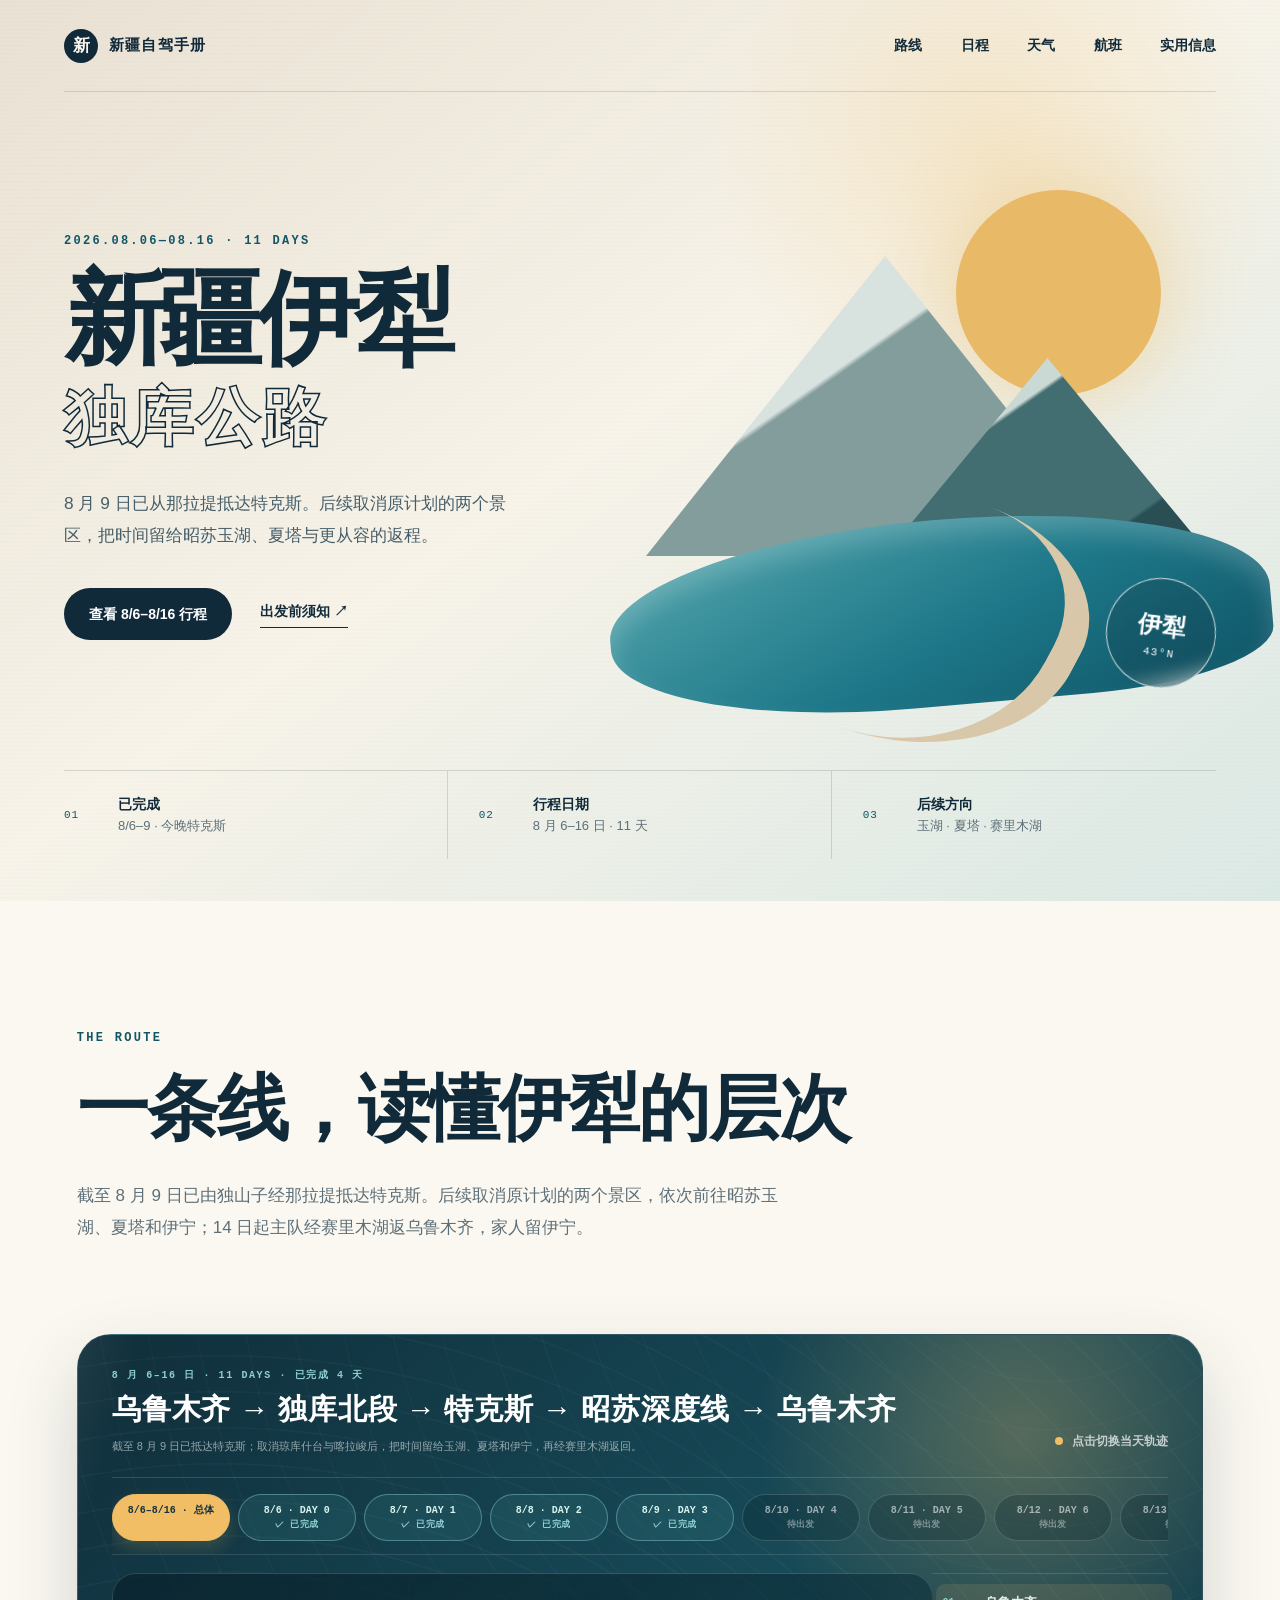
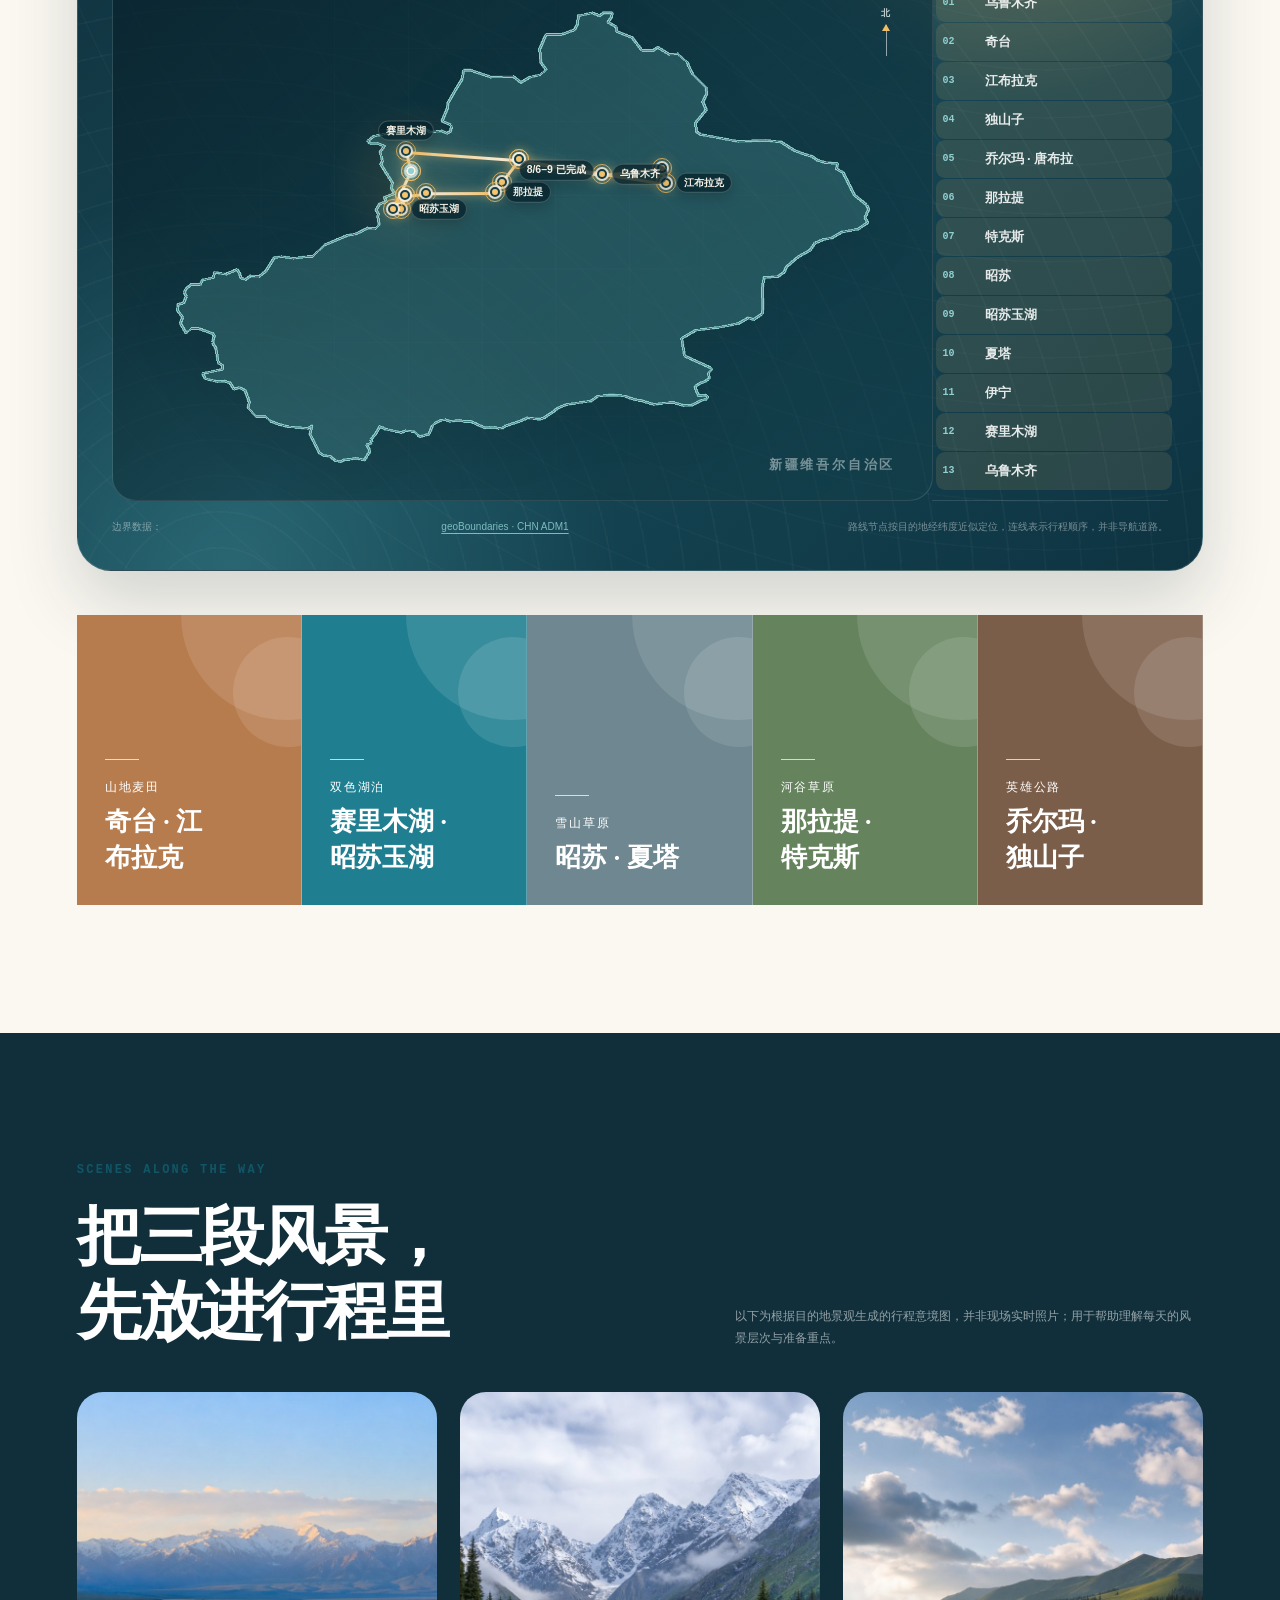
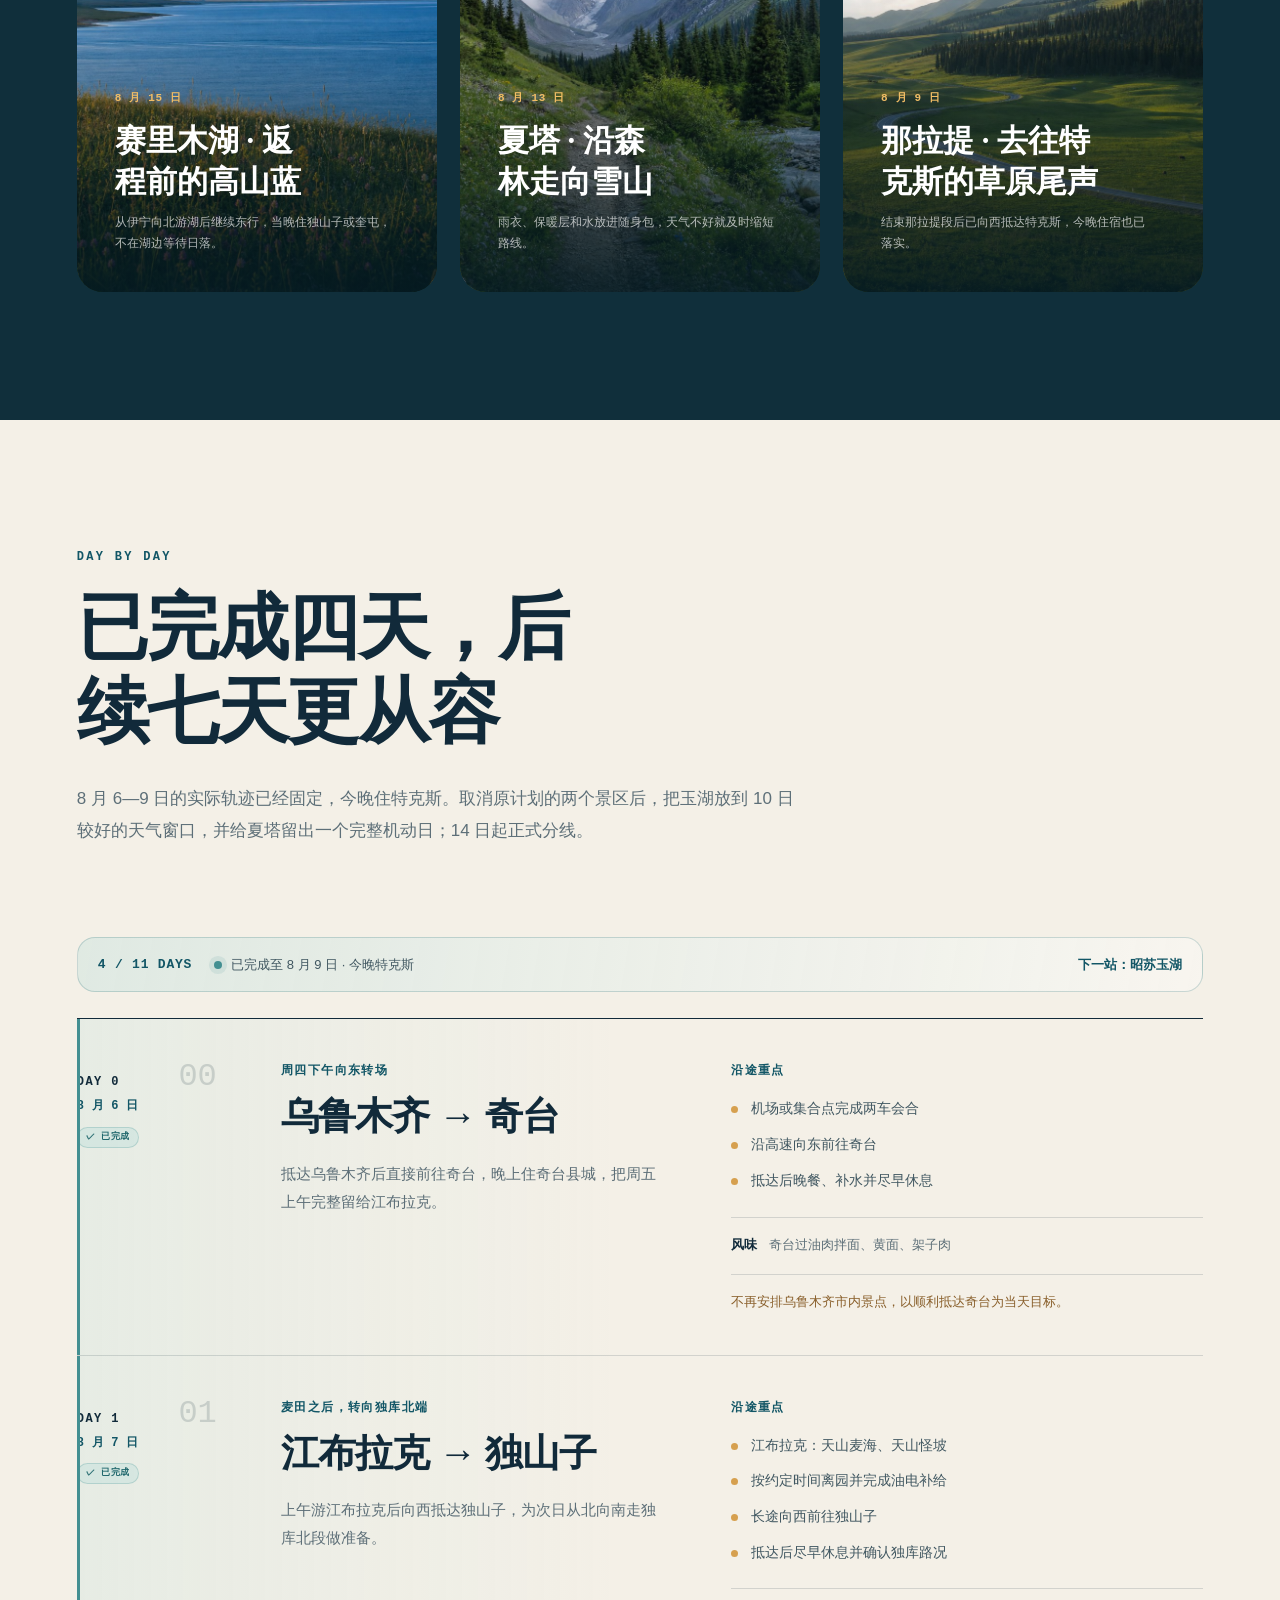
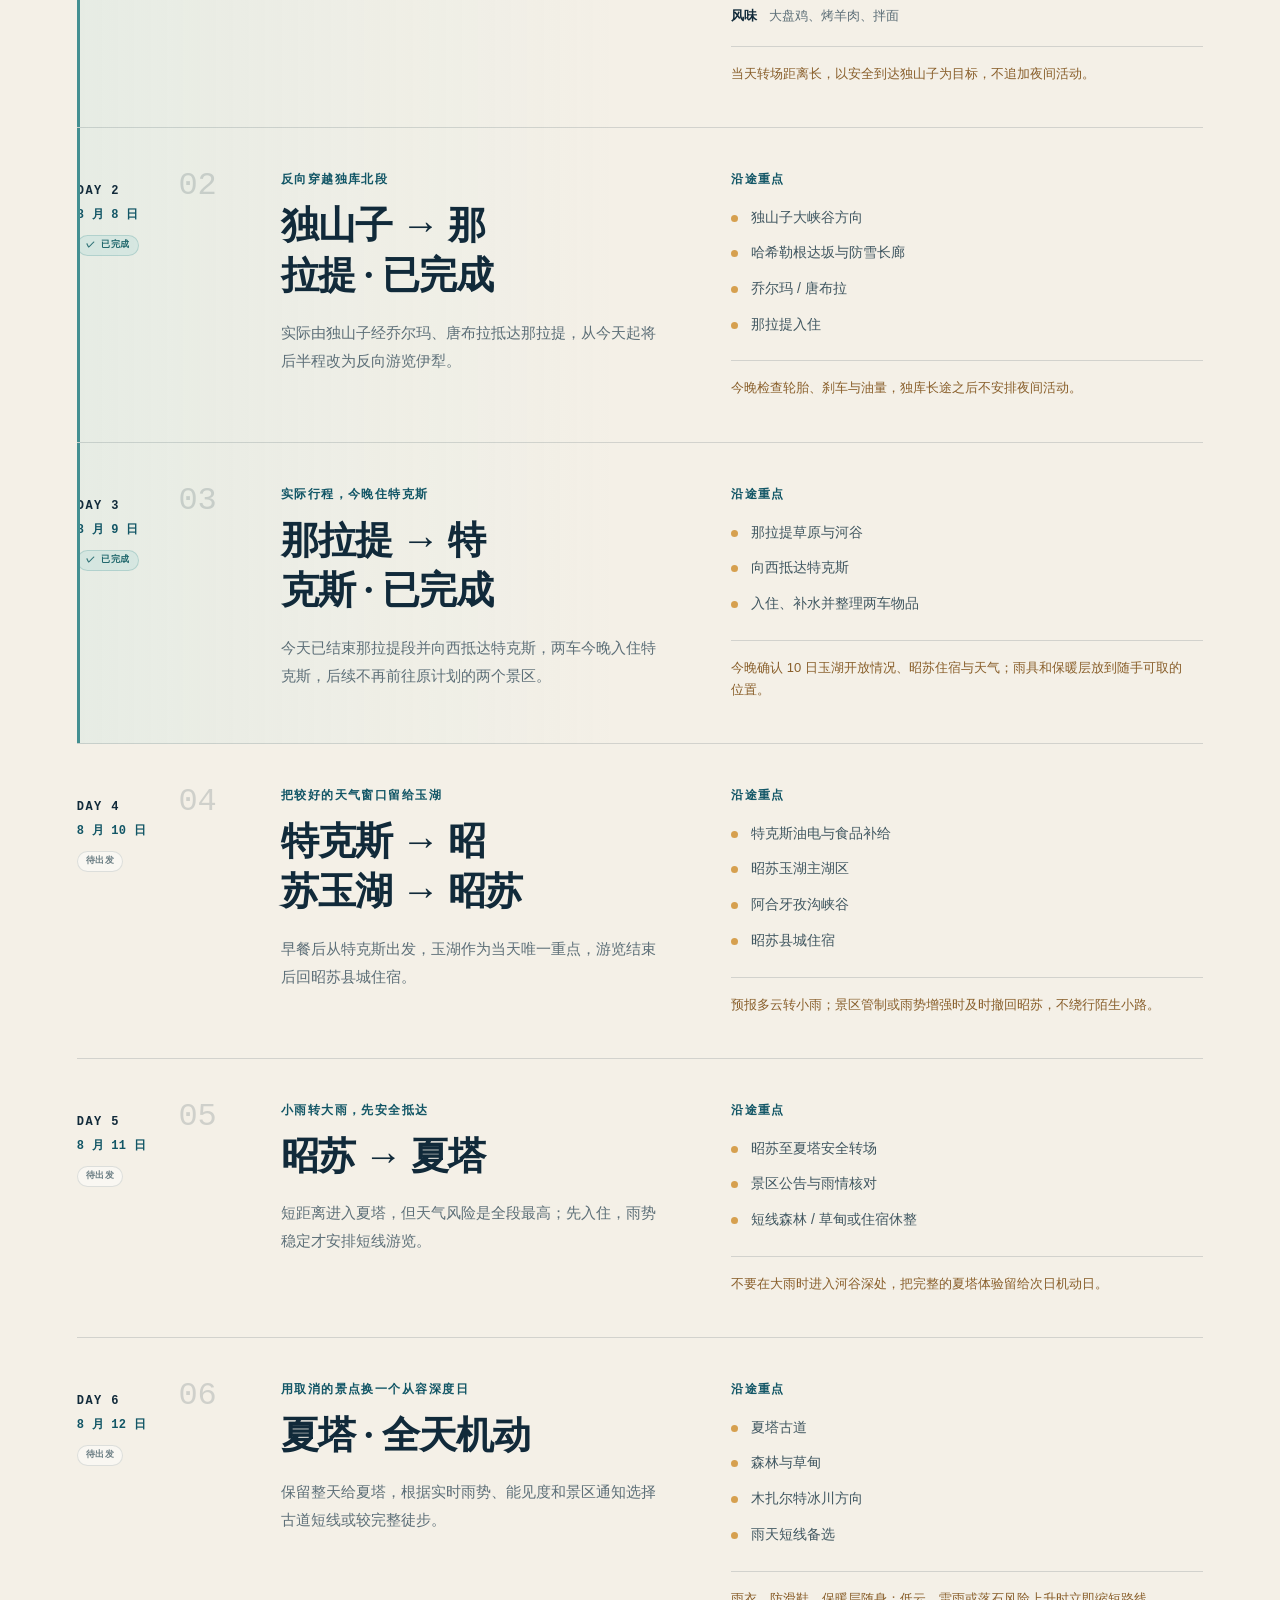
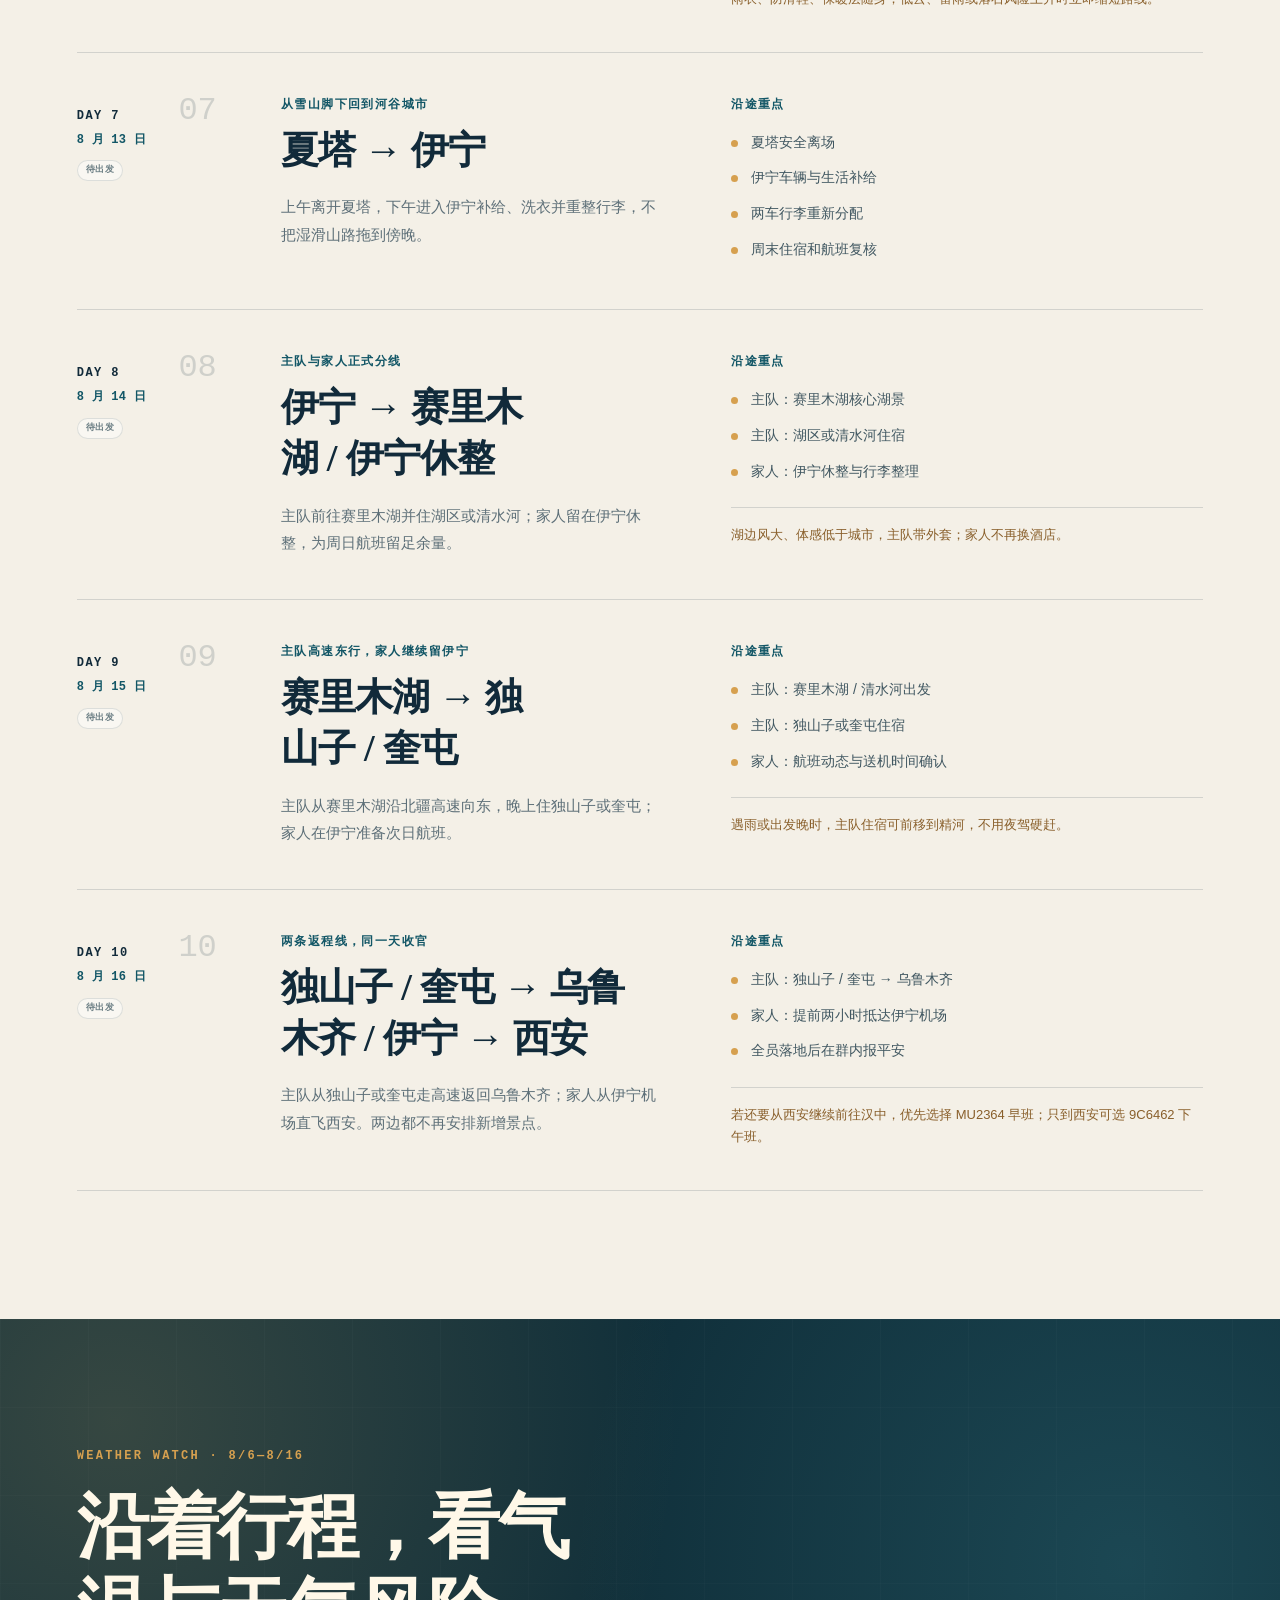
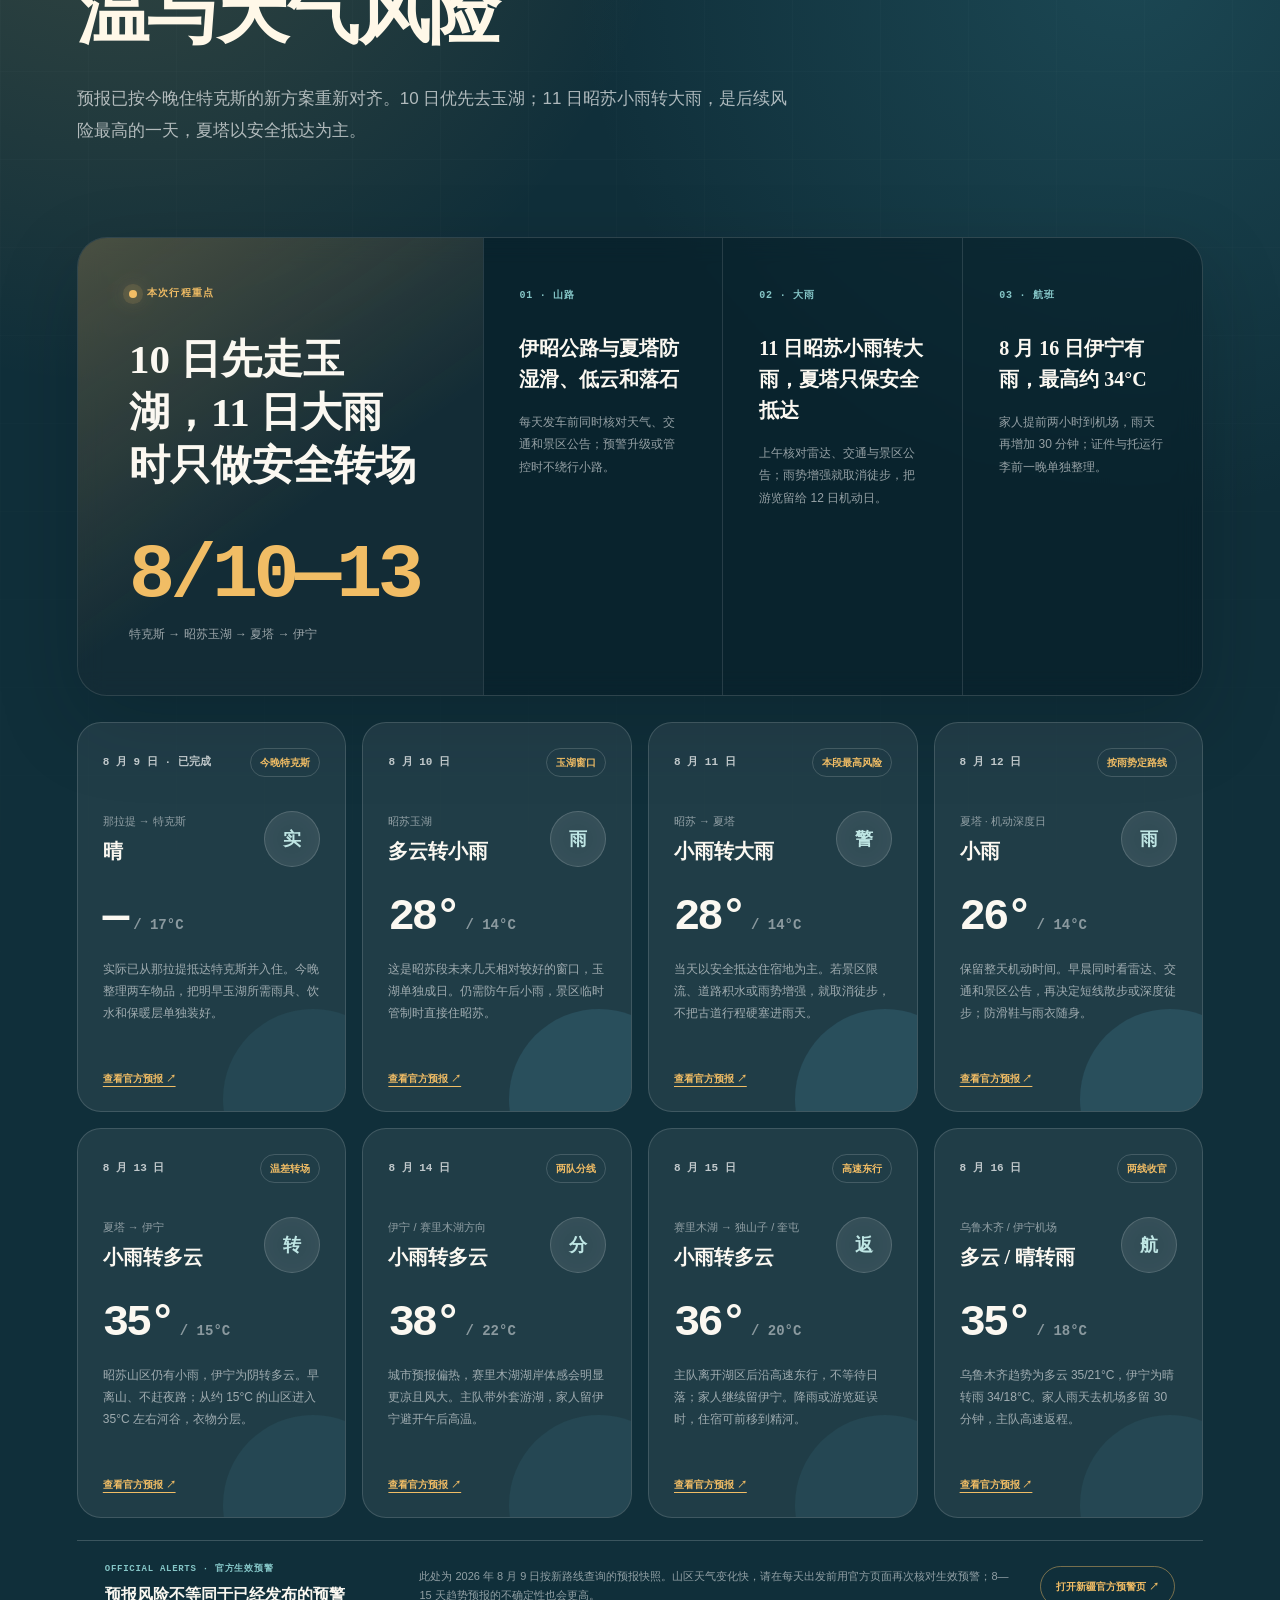
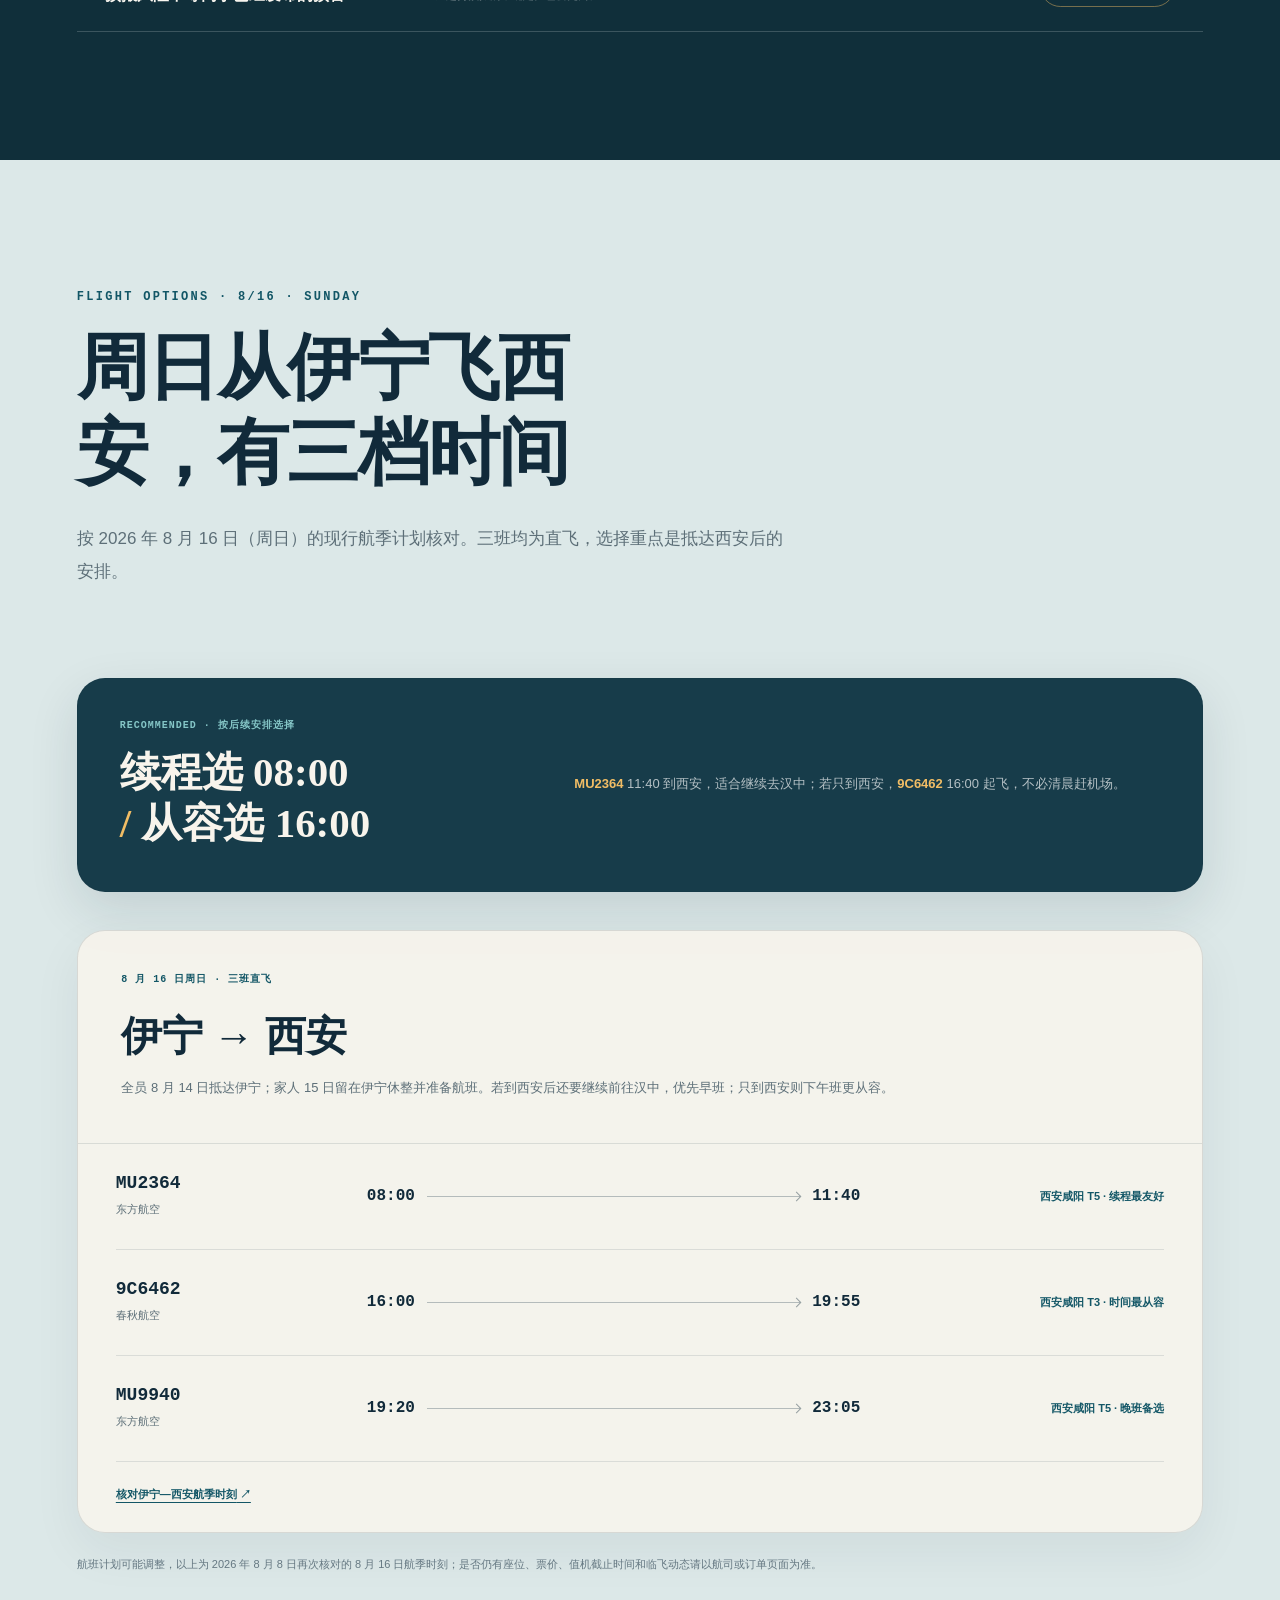
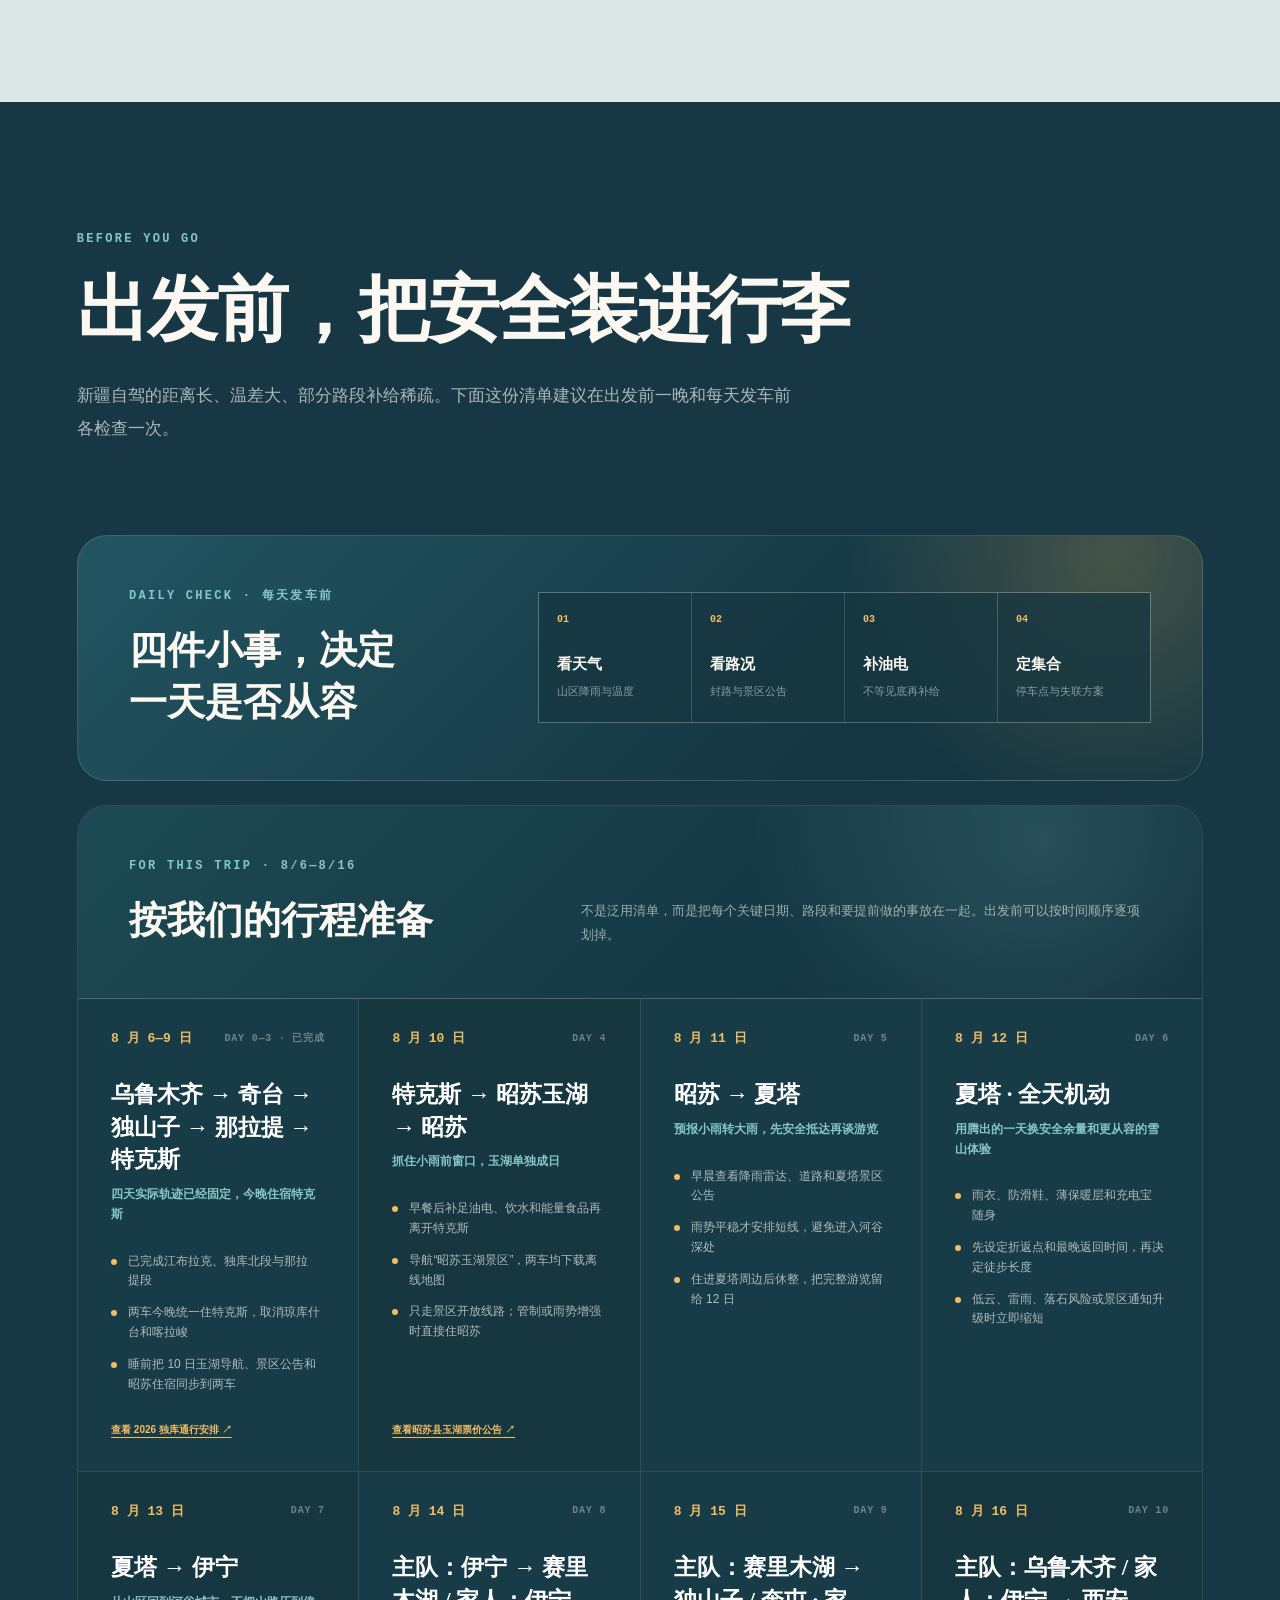
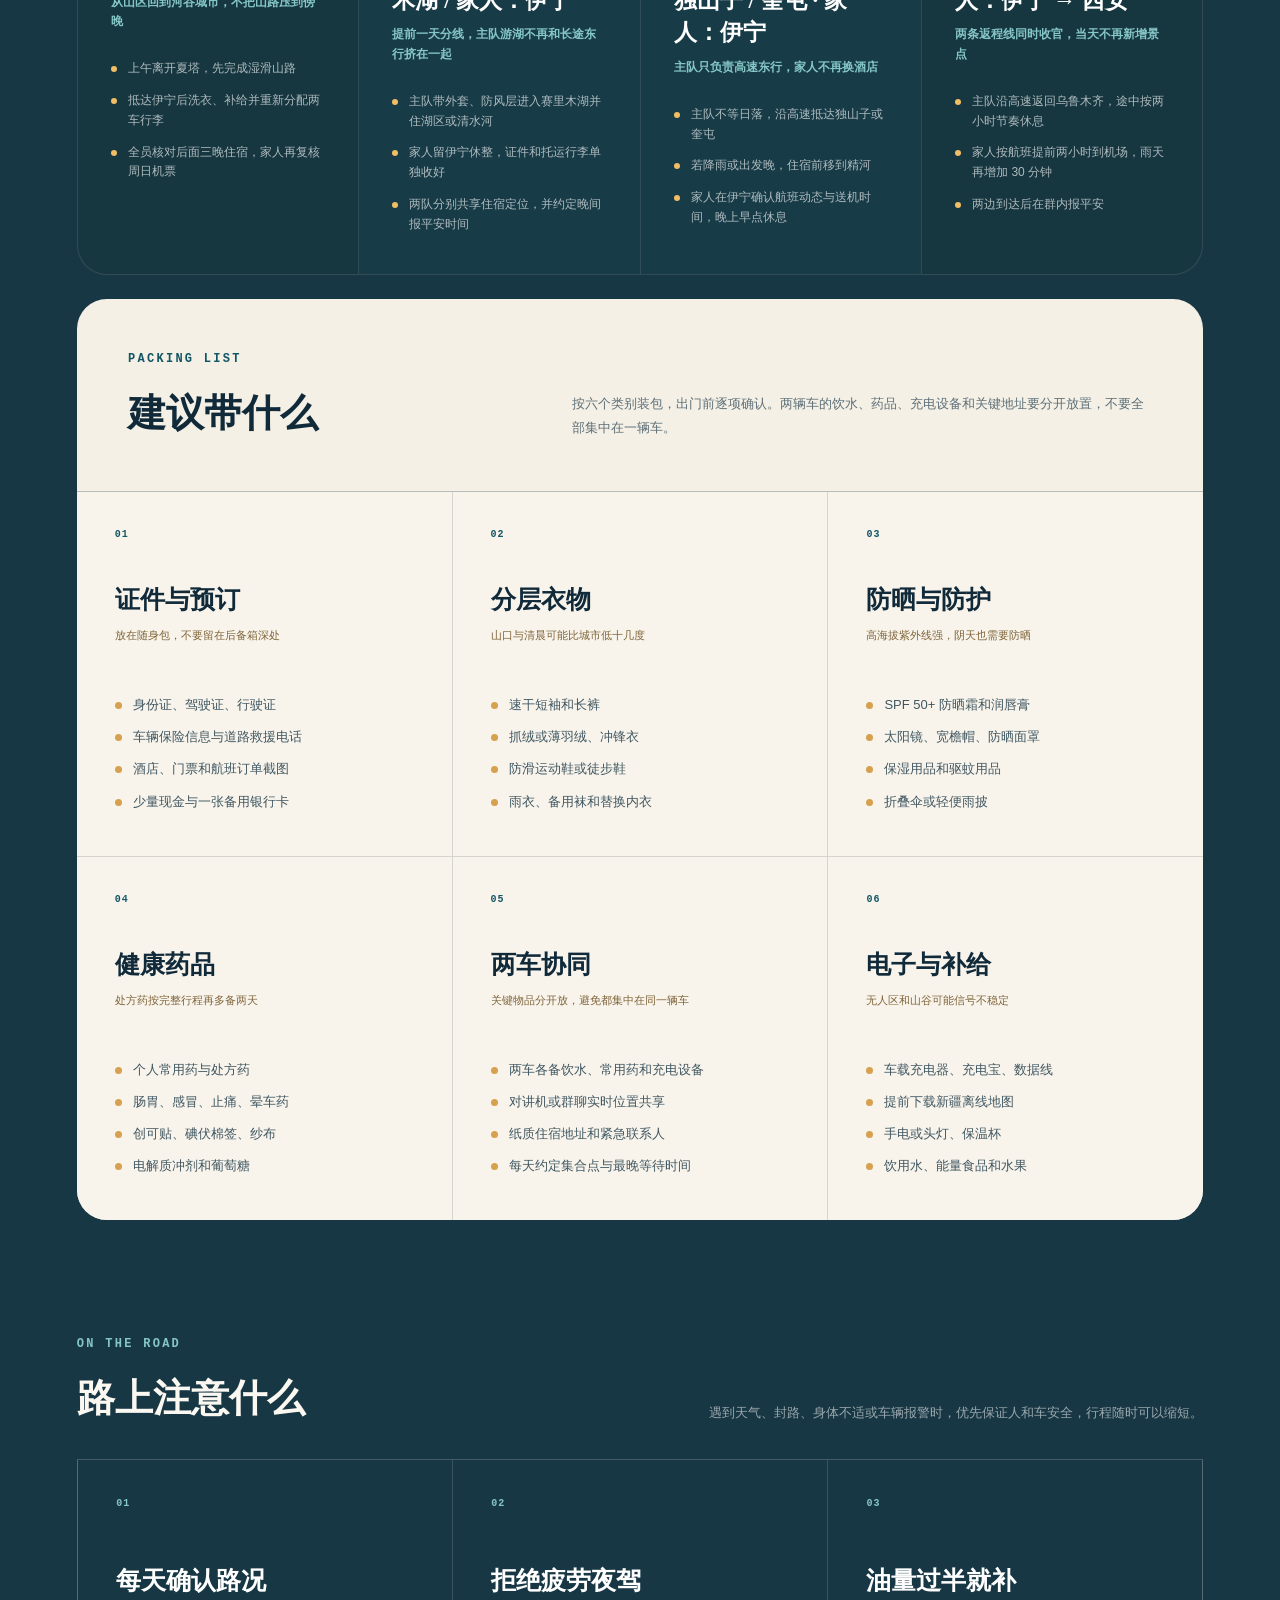
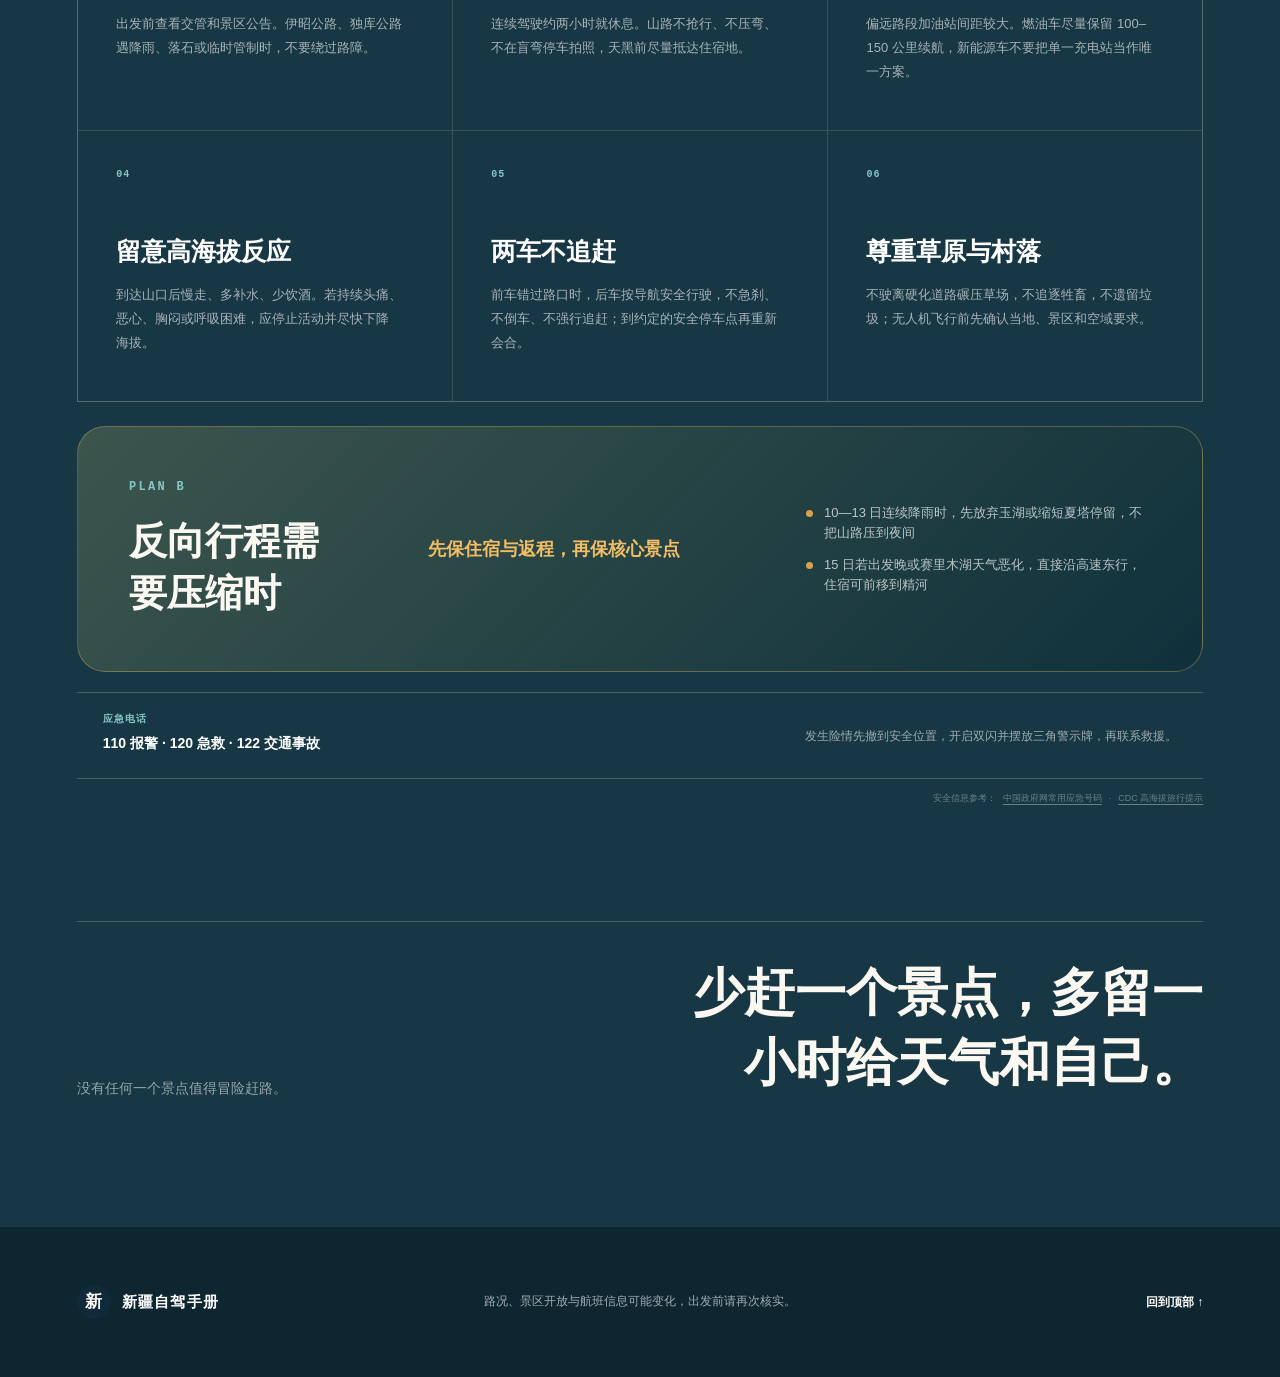
==== commit b1f7d9c1: "Refresh current Tekes status" ====
--- a/index.html
+++ b/index.html
@@ -1,5 +1,5 @@
 <!DOCTYPE html><html lang="zh-CN"><head><meta charSet="utf-8"/><meta name="viewport" content="width=device-width, initial-scale=1"/><link rel="preload" href="/xinjiang-outline.png" as="image"/><link rel="stylesheet" href="assets/index-DWq4A88Z.css" data-rsc-css-href="assets/index-DWq4A88Z.css" data-precedence="vite-rsc/importer-resources"/><title>新疆伊犁 · 独库公路夏季深度自驾旅行手册</title><meta name="description" content="一份按实际轨迹更新的 11 天新疆自驾手册：已由独山子反向穿越独库到那拉提和特克斯，后续串联昭苏玉湖、夏塔、伊宁与赛里木湖。"/><meta property="og:title" content="新疆伊犁 · 独库公路"/><meta property="og:description" content="11 天夏季深度自驾旅行手册"/><meta property="og:type" content="website"/><meta property="og:locale" content="zh_CN"/><meta property="og:image" content="https://chastelover.github.io/xinjiang-yili-roadtrip/og.jpg"/><meta property="og:image:width" content="1200"/><meta property="og:image:height" content="630"/><meta property="og:image:alt" content="新疆伊犁与独库公路夏季自驾旅行手册"/><meta name="twitter:card" content="summary_large_image"/><meta name="twitter:title" content="新疆伊犁 · 独库公路"/><meta name="twitter:description" content="11 天夏季深度自驾旅行手册"/><meta name="twitter:image" content="https://chastelover.github.io/xinjiang-yili-roadtrip/og.jpg"/>
-</head><body><main><header class="hero" id="top"><nav class="nav" aria-label="页面导航"><a class="brand" href="#top" aria-label="返回顶部"><span class="brand-mark">新</span><span>新疆自驾手册</span></a><div class="nav-links"><a href="#route">路线</a><a href="#itinerary">日程</a><a href="#weather">天气</a><a href="#flights">航班</a><a href="#tips">实用信息</a></div></nav><div class="hero-grid"><div class="hero-copy"><p class="hero-kicker">2026.08.06—08.16 · 11 DAYS</p><h1>新疆伊犁<span>独库公路</span></h1><p class="hero-lead">8 月 8 日从独山子反向穿越独库抵达那拉提。以实际轨迹为新起点，接下来的伊犁环线整体反着走。</p><div class="hero-actions"><a class="primary-button" href="#itinerary">查看 8/6–8/16 行程</a><a class="text-link" href="#tips">出发前须知 <span aria-hidden="true">↗</span></a></div></div><div class="hero-art" aria-hidden="true"><div class="sun"></div><div class="mountain mountain-back"></div><div class="mountain mountain-front"></div><div class="lake-shape"></div><div class="road-shape"></div><div class="hero-stamp"><strong>伊犁</strong><span>43°N</span></div></div></div><div class="quick-facts" aria-label="行程概要"><div><span>01</span><p><strong>已完成</strong>8/6–9 · 今晚特克斯</p></div><div><span>02</span><p><strong>行程日期</strong>8 月 6–16 日 · 11 天</p></div><div><span>03</span><p><strong>后续方向</strong>玉湖 · 夏塔 · 赛里木湖</p></div></div></header><section class="route-section" id="route"><div class="section-heading"><p class="eyebrow">THE ROUTE</p><h2>一条线，读懂伊犁的层次</h2><p class="section-intro">截至 8 月 9 日已由独山子经那拉提抵达特克斯。后续取消原计划的两个景区，依次前往昭苏玉湖、夏塔和伊宁；14 日起主队经赛里木湖返乌鲁木齐，家人留伊宁。</p></div><div class="route-journey"><input class="route-view-input" type="radio" id="route-view-all" aria-label="显示8/6–8/16 · 总体：乌鲁木齐 → 独库北段 → 特克斯 → 昭苏深度线 → 乌鲁木齐" name="route-view" checked=""/><input class="route-view-input" type="radio" id="route-view-day-0" aria-label="显示8/6 · DAY 0：乌鲁木齐 → 奇台" name="route-view"/><input class="route-view-input" type="radio" id="route-view-day-1" aria-label="显示8/7 · DAY 1：奇台 → 江布拉克 → 独山子" name="route-view"/><input class="route-view-input" type="radio" id="route-view-day-2" aria-label="显示8/8 · DAY 2：独山子 → 乔尔玛 / 唐布拉 → 那拉提" name="route-view"/><input class="route-view-input" type="radio" id="route-view-day-3" aria-label="显示8/9 · DAY 3：那拉提 → 特克斯" name="route-view"/><input class="route-view-input" type="radio" id="route-view-day-4" aria-label="显示8/10 · DAY 4：特克斯 → 昭苏 → 昭苏玉湖 → 昭苏" name="route-view"/><input class="route-view-input" type="radio" id="route-view-day-5" aria-label="显示8/11 · DAY 5：昭苏 → 夏塔" name="route-view"/><input class="route-view-input" type="radio" id="route-view-day-6" aria-label="显示8/12 · DAY 6：夏塔 · 全天" name="route-view"/><input class="route-view-input" type="radio" id="route-view-day-7" aria-label="显示8/13 · DAY 7：夏塔 → 伊宁" name="route-view"/><input class="route-view-input" type="radio" id="route-view-day-8" aria-label="显示8/14 · DAY 8：主队：伊宁 → 赛里木湖 · 家人：伊宁休整" name="route-view"/><input class="route-view-input" type="radio" id="route-view-day-9" aria-label="显示8/15 · DAY 9：主队：赛里木湖 → 独山子 / 奎屯 · 家人：伊宁休整" name="route-view"/><input class="route-view-input" type="radio" id="route-view-day-10" aria-label="显示8/16 · DAY 10：主队：独山子 / 奎屯 → 乌鲁木齐 · 家人：伊宁 → 西安" name="route-view"/><div class="route-journey-head"><div class="route-mode-copy" aria-live="polite"><span class="route-mode-all"><small>8 月 6–16 日 · 11 DAYS · 已完成 4 天</small><strong>乌鲁木齐 → 独库北段 → 特克斯 → 昭苏深度线 → 乌鲁木齐</strong><em>截至 8 月 9 日已抵达特克斯；取消琼库什台与喀拉峻后，把时间留给玉湖、夏塔和伊宁，再经赛里木湖返回。</em></span><span class="route-mode-day-0"><small>8 月 6 日 · 周四下午 · 向东转场</small><strong>乌鲁木齐 → 奇台</strong><em>抵达后直接前往奇台，晚上在县城休息，为次日上午江布拉克留出时间。</em></span><span class="route-mode-day-1"><small>8 月 7 日 · 上午江布拉克 · 超长转场</small><strong>奇台 → 江布拉克 → 独山子</strong><em>上午游览江布拉克后向西抵达独山子，为次日从北向南穿越独库北段做准备。</em></span><span class="route-mode-day-2"><small>8 月 8 日 · 实际行程 · 独库反向穿越</small><strong>独山子 → 乔尔玛 / 唐布拉 → 那拉提</strong><em>今天已从独山子沿独库北段向南抵达那拉提，原计划从此整体反向重排。</em></span><span class="route-mode-day-3"><small>8 月 9 日 · 实际行程 · 今晚特克斯</small><strong>那拉提 → 特克斯</strong><em>已结束那拉提段并向西抵达特克斯，今晚住特克斯；后续不再进入琼库什台和喀拉峻。</em></span><span class="route-mode-day-4"><small>8 月 10 日 · 玉湖单独成日</small><strong>特克斯 → 昭苏 → 昭苏玉湖 → 昭苏</strong><em>从特克斯直接进入昭苏，把天气相对较好的窗口留给玉湖；晚上住昭苏，不叠加远端景点。</em></span><span class="route-mode-day-5"><small>8 月 11 日 · 大雨预案 · 先抵达</small><strong>昭苏 → 夏塔</strong><em>昭苏预报小雨转大雨，当天以安全抵达夏塔住宿地为主；景区只做短线或直接休整。</em></span><span class="route-mode-day-6"><small>8 月 12 日 · 夏塔机动深度日</small><strong>夏塔 · 全天</strong><em>利用取消两处景点腾出的时间，在夏塔留一个完整机动日；按降雨和景区通知决定徒步长度。</em></span><span class="route-mode-day-7"><small>8 月 13 日 · 山区 → 河谷城市</small><strong>夏塔 → 伊宁</strong><em>上午离开夏塔，下午进入伊宁补给、洗衣和整理行李；不再把山路拖到傍晚。</em></span><span class="route-mode-day-8"><small>8 月 14 日 · 正式分线</small><strong>主队：伊宁 → 赛里木湖 · 家人：伊宁休整</strong><em>主队游览赛里木湖并住湖区或清水河，家人留在伊宁，为周日航班保留充足余量。</em></span><span class="route-mode-day-9"><small>8 月 15 日 · 主队继续东行</small><strong>主队：赛里木湖 → 独山子 / 奎屯 · 家人：伊宁休整</strong><em>主队沿北疆高速向东，晚上住独山子或奎屯；家人在伊宁整理行李并确认周日航班。</em></span><span class="route-mode-day-10"><small>8 月 16 日 · 周日 · 两线同时收官</small><strong>主队：独山子 / 奎屯 → 乌鲁木齐 · 家人：伊宁 → 西安</strong><em>主队沿高速返回乌鲁木齐；家人从伊宁机场直飞西安。两边当天都不再新增景点。</em></span></div><p class="route-live"><span class="route-live-dot"></span>点击切换当天轨迹</p></div><div class="route-day-switcher" aria-label="选择总体或每日路线"><label for="route-view-all" data-route-replay="all" title="再次点击可重新播放总体路线" tabindex="0"><span>8/6–8/16 · 总体</span></label><label for="route-view-day-0" class="is-completed"><span>8/6 · DAY 0</span><em>✓ 已完成</em></label><label for="route-view-day-1" class="is-completed"><span>8/7 · DAY 1</span><em>✓ 已完成</em></label><label for="route-view-day-2" class="is-completed"><span>8/8 · DAY 2</span><em>✓ 已完成</em></label><label for="route-view-day-3" class="is-completed"><span>8/9 · DAY 3</span><em>✓ 已完成</em></label><label for="route-view-day-4"><span>8/10 · DAY 4</span><em>待出发</em></label><label for="route-view-day-5"><span>8/11 · DAY 5</span><em>待出发</em></label><label for="route-view-day-6"><span>8/12 · DAY 6</span><em>待出发</em></label><label for="route-view-day-7"><span>8/13 · DAY 7</span><em>待出发</em></label><label for="route-view-day-8"><span>8/14 · DAY 8</span><em>待出发</em></label><label for="route-view-day-9"><span>8/15 · DAY 9</span><em>待出发</em></label><label for="route-view-day-10"><span>8/16 · DAY 10</span><em>待出发</em></label></div><div class="route-scroll" role="region" aria-label="新疆实景轮廓路线图：乌鲁木齐，奇台，江布拉克，独山子，乔尔玛 · 唐布拉，那拉提，特克斯，昭苏，昭苏玉湖，夏塔，伊宁，赛里木湖，乌鲁木齐" tabindex="0"><div class="route-map-layout"><div class="route-map-plot" aria-hidden="true"><img class="route-map-shape" src="xinjiang-outline.png" width="1400" height="900" alt=""/><div class="route-map-grid"></div><span class="route-map-title">新疆维吾尔自治区</span><span class="route-map-compass"><strong>北</strong><i></i></span><div class="route-layer route-layer-all route-layer-all"><span class="route-map-segment" style="left:59.68401168355537%;top:38.047181500882616%;width:7.36685669477194%;transform:rotate(-5.675872774549616deg);--segment-index:0"><i></i><b></b></span><span class="route-map-segment" style="left:67.01475092857727%;top:36.91382323411351%;width:1.8591545268382197%;transform:rotate(72.49737150034711deg);--segment-index:1"><i></i><b></b></span><span class="route-map-segment" style="left:67.57389081940181%;top:39.67195006957909%;width:18.234831155064736%;transform:rotate(-170.80218309345deg);--segment-index:2"><i></i><b></b></span><span class="route-map-segment" style="left:49.57351662851233%;top:35.13794022984784%;width:3.492841254975243%;transform:rotate(127.23483398156449deg);--segment-index:3"><i></i><b></b></span><span class="route-map-segment" style="left:47.46005682897639%;top:39.46373514118031%;width:1.5328165014952229%;transform:rotate(122.15229514127248deg);--segment-index:4"><i></i><b></b></span><span class="route-map-segment" style="left:46.64433550283972%;top:41.48243943313546%;width:8.379764745056951%;transform:rotate(179.74648050622793deg);--segment-index:5"><i></i><b></b></span><span class="route-map-segment" style="left:38.264652788890324%;top:41.54011669861988%;width:2.645318851933553%;transform:rotate(174.36931724236277deg);--segment-index:6"><i></i><b></b></span><span class="route-map-segment" style="left:35.63209759999468%;top:41.94385755701091%;width:1.8258916697762442%;transform:rotate(102.90740867126135deg);--segment-index:7"><i></i><b></b></span><span class="route-map-segment" style="left:35.22423693692634%;top:44.712366300263675%;width:1.8258916697762442%;transform:rotate(-77.09259132873866deg);--segment-index:8"><i></i><b></b></span><span class="route-map-segment" style="left:35.63209759999468%;top:41.94385755701091%;width:2.2699637765228946%;transform:rotate(128.3674853848507deg);--segment-index:9"><i></i><b></b></span><span class="route-map-segment" style="left:34.22312440030409%;top:44.712366300263675%;width:5.086605098974445%;transform:rotate(-65.26569747095581deg);--segment-index:10"><i></i><b></b></span><span class="route-map-segment" style="left:36.35141549667884%;top:37.525779020903364%;width:2.5932831064465205%;transform:rotate(-102.04898454469357deg);--segment-index:11"><i></i><b></b></span><span class="route-map-segment" style="left:35.81007316206087%;top:33.580654061768136%;width:13.79980443213557%;transform:rotate(4.160200623274883deg);--segment-index:12"><i></i><b></b></span><span class="route-map-segment" style="left:49.57351662851233%;top:35.13794022984784%;width:10.282016219435054%;transform:rotate(10.480039767937438deg);--segment-index:13"><i></i><b></b></span><span class="route-map-point" style="left:59.68401168355537%;top:38.047181500882616%;--stop-index:0"></span><span class="route-map-point" style="left:67.01475092857727%;top:36.91382323411351%;--stop-index:1"></span><span class="route-map-point" style="left:67.57389081940181%;top:39.67195006957909%;--stop-index:2"></span><span class="route-map-point" style="left:49.57351662851233%;top:35.13794022984784%;--stop-index:3"></span><span class="route-map-point" style="left:47.46005682897639%;top:39.46373514118031%;--stop-index:4"></span><span class="route-map-point" style="left:46.64433550283972%;top:41.48243943313546%;--stop-index:5"></span><span class="route-map-point" style="left:38.264652788890324%;top:41.54011669861988%;--stop-index:6"></span><span class="route-map-point" style="left:35.63209759999468%;top:41.94385755701091%;--stop-index:7"></span><span class="route-map-point" style="left:35.22423693692634%;top:44.712366300263675%;--stop-index:8"></span><span class="route-map-point" style="left:35.63209759999468%;top:41.94385755701091%;--stop-index:9"></span><span class="route-map-point" style="left:34.22312440030409%;top:44.712366300263675%;--stop-index:10"></span><span class="route-map-point" style="left:36.35141549667884%;top:37.525779020903364%;--stop-index:11"></span><span class="route-map-point" style="left:35.81007316206087%;top:33.580654061768136%;--stop-index:12"></span><span class="route-map-point" style="left:49.57351662851233%;top:35.13794022984784%;--stop-index:13"></span><span class="route-map-point route-map-point-branch" style="left:36.35141549667884%;top:37.525779020903364%;--stop-index:15"></span></div><div class="route-layer route-layer-day-0 route-layer-day"><span class="route-map-segment" style="left:59.68401168355537%;top:38.047181500882616%;width:7.36685669477194%;transform:rotate(-5.675872774549616deg);--segment-index:0"><i></i><b></b></span><span class="route-map-point" style="left:59.68401168355537%;top:38.047181500882616%;--stop-index:0"><strong class="is-start">乌鲁木齐</strong></span><span class="route-map-point" style="left:67.01475092857727%;top:36.91382323411351%;--stop-index:1"><strong class="is-end">奇台</strong></span></div><div class="route-layer route-layer-day-1 route-layer-day"><span class="route-map-segment" style="left:67.01475092857727%;top:36.91382323411351%;width:1.8591545268382197%;transform:rotate(72.49737150034711deg);--segment-index:0"><i></i><b></b></span><span class="route-map-segment" style="left:67.57389081940181%;top:39.67195006957909%;width:18.234831155064736%;transform:rotate(-170.80218309345deg);--segment-index:1"><i></i><b></b></span><span class="route-map-point" style="left:67.01475092857727%;top:36.91382323411351%;--stop-index:0"><strong class="is-start">奇台</strong></span><span class="route-map-point" style="left:67.57389081940181%;top:39.67195006957909%;--stop-index:1"></span><span class="route-map-point" style="left:49.57351662851233%;top:35.13794022984784%;--stop-index:2"><strong class="is-end">独山子</strong></span></div><div class="route-layer route-layer-day-2 route-layer-day"><span class="route-map-segment" style="left:49.57351662851233%;top:35.13794022984784%;width:3.492841254975243%;transform:rotate(127.23483398156449deg);--segment-index:0"><i></i><b></b></span><span class="route-map-segment" style="left:47.46005682897639%;top:39.46373514118031%;width:1.5328165014952229%;transform:rotate(122.15229514127248deg);--segment-index:1"><i></i><b></b></span><span class="route-map-point" style="left:49.57351662851233%;top:35.13794022984784%;--stop-index:0"><strong class="is-start">独山子</strong></span><span class="route-map-point" style="left:47.46005682897639%;top:39.46373514118031%;--stop-index:1"></span><span class="route-map-point" style="left:46.64433550283972%;top:41.48243943313546%;--stop-index:2"><strong class="is-end">那拉提</strong></span></div><div class="route-layer route-layer-day-3 route-layer-day"><span class="route-map-segment" style="left:46.64433550283972%;top:41.48243943313546%;width:8.379764745056951%;transform:rotate(179.74648050622793deg);--segment-index:0"><i></i><b></b></span><span class="route-map-point" style="left:46.64433550283972%;top:41.48243943313546%;--stop-index:0"><strong class="is-start">那拉提</strong></span><span class="route-map-point" style="left:38.264652788890324%;top:41.54011669861988%;--stop-index:1"><strong class="is-end">特克斯</strong></span></div><div class="route-layer route-layer-day-4 route-layer-day"><span class="route-map-segment" style="left:38.264652788890324%;top:41.54011669861988%;width:2.645318851933553%;transform:rotate(174.36931724236277deg);--segment-index:0"><i></i><b></b></span><span class="route-map-segment" style="left:35.63209759999468%;top:41.94385755701091%;width:1.8258916697762442%;transform:rotate(102.90740867126135deg);--segment-index:1"><i></i><b></b></span><span class="route-map-segment" style="left:35.22423693692634%;top:44.712366300263675%;width:1.8258916697762442%;transform:rotate(-77.09259132873866deg);--segment-index:2"><i></i><b></b></span><span class="route-map-point" style="left:38.264652788890324%;top:41.54011669861988%;--stop-index:0"><strong class="is-start">特克斯</strong></span><span class="route-map-point" style="left:35.63209759999468%;top:41.94385755701091%;--stop-index:1"></span><span class="route-map-point" style="left:35.22423693692634%;top:44.712366300263675%;--stop-index:2"></span><span class="route-map-point" style="left:35.63209759999468%;top:41.94385755701091%;--stop-index:3"><strong class="is-end">昭苏</strong></span></div><div class="route-layer route-layer-day-5 route-layer-day"><span class="route-map-segment" style="left:35.63209759999468%;top:41.94385755701091%;width:2.2699637765228946%;transform:rotate(128.3674853848507deg);--segment-index:0"><i></i><b></b></span><span class="route-map-point" style="left:35.63209759999468%;top:41.94385755701091%;--stop-index:0"><strong class="is-start">昭苏</strong></span><span class="route-map-point" style="left:34.22312440030409%;top:44.712366300263675%;--stop-index:1"><strong class="is-end">夏塔</strong></span></div><div class="route-layer route-layer-day-6 route-layer-day"><span class="route-map-point" style="left:34.22312440030409%;top:44.712366300263675%;--stop-index:0"><strong class="is-start">夏塔</strong></span></div><div class="route-layer route-layer-day-7 route-layer-day"><span class="route-map-segment" style="left:34.22312440030409%;top:44.712366300263675%;width:5.086605098974445%;transform:rotate(-65.26569747095581deg);--segment-index:0"><i></i><b></b></span><span class="route-map-point" style="left:34.22312440030409%;top:44.712366300263675%;--stop-index:0"><strong class="is-start">夏塔</strong></span><span class="route-map-point" style="left:36.35141549667884%;top:37.525779020903364%;--stop-index:1"><strong class="is-end">伊宁</strong></span></div><div class="route-layer route-layer-day-8 route-layer-day"><span class="route-map-segment" style="left:36.35141549667884%;top:37.525779020903364%;width:2.5932831064465205%;transform:rotate(-102.04898454469357deg);--segment-index:0"><i></i><b></b></span><span class="route-map-point" style="left:36.35141549667884%;top:37.525779020903364%;--stop-index:0"><strong class="is-start">伊宁</strong></span><span class="route-map-point" style="left:35.81007316206087%;top:33.580654061768136%;--stop-index:1"><strong class="is-end">赛里木湖</strong></span><span class="route-map-point route-map-point-branch" style="left:36.35141549667884%;top:37.525779020903364%;--stop-index:2"><strong class="is-start">伊宁</strong></span></div><div class="route-layer route-layer-day-9 route-layer-day"><span class="route-map-segment" style="left:35.81007316206087%;top:33.580654061768136%;width:13.79980443213557%;transform:rotate(4.160200623274883deg);--segment-index:0"><i></i><b></b></span><span class="route-map-point" style="left:35.81007316206087%;top:33.580654061768136%;--stop-index:0"><strong class="is-start">赛里木湖</strong></span><span class="route-map-point" style="left:49.57351662851233%;top:35.13794022984784%;--stop-index:1"><strong class="is-end">独山子</strong></span><span class="route-map-point route-map-point-branch" style="left:36.35141549667884%;top:37.525779020903364%;--stop-index:2"><strong class="is-start">伊宁</strong></span></div><div class="route-layer route-layer-day-10 route-layer-day"><span class="route-map-segment" style="left:49.57351662851233%;top:35.13794022984784%;width:10.282016219435054%;transform:rotate(10.480039767937438deg);--segment-index:0"><i></i><b></b></span><span class="route-map-point" style="left:49.57351662851233%;top:35.13794022984784%;--stop-index:0"><strong class="is-start">独山子</strong></span><span class="route-map-point" style="left:59.68401168355537%;top:38.047181500882616%;--stop-index:1"><strong class="is-end">乌鲁木齐</strong></span><span class="route-map-point route-map-point-branch" style="left:36.35141549667884%;top:37.525779020903364%;--stop-index:2"><strong class="is-start">伊宁</strong></span></div><span class="route-map-label right" style="left:59.68401168355537%;top:38.047181500882616%">乌鲁木齐</span><span class="route-map-label right" style="left:67.57389081940181%;top:39.67195006957909%">江布拉克</span><span class="route-map-label top" style="left:35.81007316206087%;top:33.580654061768136%">赛里木湖</span><span class="route-map-label left" style="left:35.22423693692634%;top:44.712366300263675%">昭苏玉湖</span><span class="route-map-label right" style="left:46.64433550283972%;top:41.48243943313546%">那拉提</span><span class="route-map-label right" style="left:48.31285639721019%;top:37.32967631825626%">8/6–9 已完成</span></div><ol class="route-map-legend" aria-label="行程停靠点"><li data-route-days="all day-0"><span>01</span><strong>乌鲁木齐</strong></li><li data-route-days="all day-0 day-1"><span>02</span><strong>奇台</strong></li><li data-route-days="all day-1"><span>03</span><strong>江布拉克</strong></li><li data-route-days="all day-1 day-2 day-9 day-10"><span>04</span><strong>独山子</strong></li><li data-route-days="all day-2"><span>05</span><strong>乔尔玛 · 唐布拉</strong></li><li data-route-days="all day-2 day-3"><span>06</span><strong>那拉提</strong></li><li data-route-days="all day-3 day-4"><span>07</span><strong>特克斯</strong></li><li data-route-days="all day-4 day-5"><span>08</span><strong>昭苏</strong></li><li data-route-days="all day-4"><span>09</span><strong>昭苏玉湖</strong></li><li data-route-days="all day-5 day-6 day-7"><span>10</span><strong>夏塔</strong></li><li data-route-days="all day-7 day-8 day-9 day-10"><span>11</span><strong>伊宁</strong></li><li data-route-days="all day-8 day-9"><span>12</span><strong>赛里木湖</strong></li><li data-route-days="all day-10"><span>13</span><strong>乌鲁木齐</strong></li></ol></div></div><p class="route-map-source">边界数据：<a href="https://www.geoboundaries.org/api/current/gbOpen/CHN/ADM1/" target="_blank" rel="noreferrer">geoBoundaries · CHN ADM1</a><span>路线节点按目的地经纬度近似定位，连线表示行程顺序，并非导航道路。</span></p></div><div class="landscape-grid"><article class="landscape-card sand"><span class="landscape-line"></span><p>山地麦田</p><h3>奇台 · 江布拉克</h3></article><article class="landscape-card lake"><span class="landscape-line"></span><p>双色湖泊</p><h3>赛里木湖 · 昭苏玉湖</h3></article><article class="landscape-card snow"><span class="landscape-line"></span><p>雪山草原</p><h3>昭苏 · 夏塔</h3></article><article class="landscape-card grass"><span class="landscape-line"></span><p>河谷草原</p><h3>那拉提 · 特克斯</h3></article><article class="landscape-card wood"><span class="landscape-line"></span><p>英雄公路</p><h3>乔尔玛 · 独山子</h3></article></div></section><section class="photo-section" aria-label="行程风景意境图"><div class="photo-section-head"><div><p class="eyebrow">SCENES ALONG THE WAY</p><h2>把三段风景，先放进行程里</h2></div><p>以下为根据目的地景观生成的行程意境图，并非现场实时照片；用于帮助理解每天的风景层次与准备重点。</p></div><div class="photo-grid"><figure class="photo-card"><img src="sayram-lake.jpg" alt="赛里木湖 · 返程前的高山蓝" width="1536" height="1024" loading="lazy" decoding="async" style="object-position:center 52%"/><figcaption><time>8 月 15 日</time><h3>赛里木湖 · 返程前的高山蓝</h3><p>从伊宁向北游湖后继续东行，当晚住独山子或奎屯，不在湖边等待日落。</p></figcaption></figure><figure class="photo-card"><img src="xiata-valley.jpg" alt="夏塔 · 沿森林走向雪山" width="1536" height="1024" loading="lazy" decoding="async" style="object-position:center 50%"/><figcaption><time>8 月 13 日</time><h3>夏塔 · 沿森林走向雪山</h3><p>雨衣、保暖层和水放进随身包，天气不好就及时缩短路线。</p></figcaption></figure><figure class="photo-card"><img src="nalati-grassland.jpg" alt="那拉提 · 去往特克斯的草原尾声" width="1536" height="1024" loading="lazy" decoding="async" style="object-position:center 56%"/><figcaption><time>8 月 9 日</time><h3>那拉提 · 去往特克斯的草原尾声</h3><p>结束那拉提段后已向西抵达特克斯，今晚住宿也已落实。</p></figcaption></figure></div></section><section class="itinerary-section" id="itinerary"><div class="section-heading"><p class="eyebrow">DAY BY DAY</p><h2>已完成四天，后续七天更从容</h2><p class="section-intro">8 月 6—9 日的实际轨迹已经固定，今晚住特克斯。取消原计划的两个景区后，把玉湖放到 10 日较好的天气窗口，并给夏塔留出一个完整机动日；14 日起正式分线。</p></div><div class="itinerary-progress" aria-label="行程完成进度"><strong>4 / 11 DAYS</strong><span><i></i>已完成至 8 月 9 日 · 今晚特克斯</span><em>下一站：昭苏玉湖</em></div><div class="timeline"><article class="day-card is-completed"><div class="day-index"><div><span>DAY 0</span><time>8 月 6 日</time><em class="day-status">✓ 已完成</em></div><strong>00</strong></div><div class="day-main"><p class="day-kicker">周四下午向东转场</p><h3>乌鲁木齐 → 奇台</h3><p class="day-summary">抵达乌鲁木齐后直接前往奇台，晚上住奇台县城，把周五上午完整留给江布拉克。</p></div><div class="day-details"><p class="detail-label">沿途重点</p><ul><li>机场或集合点完成两车会合</li><li>沿高速向东前往奇台</li><li>抵达后晚餐、补水并尽早休息</li></ul><p class="taste"><span>风味</span>奇台过油肉拌面、黄面、架子肉</p><p class="day-note">不再安排乌鲁木齐市内景点，以顺利抵达奇台为当天目标。</p></div></article><article class="day-card is-completed"><div class="day-index"><div><span>DAY 1</span><time>8 月 7 日</time><em class="day-status">✓ 已完成</em></div><strong>01</strong></div><div class="day-main"><p class="day-kicker">麦田之后，转向独库北端</p><h3>江布拉克 → 独山子</h3><p class="day-summary">上午游江布拉克后向西抵达独山子，为次日从北向南走独库北段做准备。</p></div><div class="day-details"><p class="detail-label">沿途重点</p><ul><li>江布拉克：天山麦海、天山怪坡</li><li>按约定时间离园并完成油电补给</li><li>长途向西前往独山子</li><li>抵达后尽早休息并确认独库路况</li></ul><p class="taste"><span>风味</span>大盘鸡、烤羊肉、拌面</p><p class="day-note">当天转场距离长，以安全到达独山子为目标，不追加夜间活动。</p></div></article><article class="day-card is-completed"><div class="day-index"><div><span>DAY 2</span><time>8 月 8 日</time><em class="day-status">✓ 已完成</em></div><strong>02</strong></div><div class="day-main"><p class="day-kicker">反向穿越独库北段</p><h3>独山子 → 那拉提 · 已完成</h3><p class="day-summary">实际由独山子经乔尔玛、唐布拉抵达那拉提，从今天起将后半程改为反向游览伊犁。</p></div><div class="day-details"><p class="detail-label">沿途重点</p><ul><li>独山子大峡谷方向</li><li>哈希勒根达坂与防雪长廊</li><li>乔尔玛 / 唐布拉</li><li>那拉提入住</li></ul><p class="day-note">今晚检查轮胎、刹车与油量，独库长途之后不安排夜间活动。</p></div></article><article class="day-card is-completed"><div class="day-index"><div><span>DAY 3</span><time>8 月 9 日</time><em class="day-status">✓ 已完成</em></div><strong>03</strong></div><div class="day-main"><p class="day-kicker">实际行程，今晚住特克斯</p><h3>那拉提 → 特克斯 · 已完成</h3><p class="day-summary">今天已结束那拉提段并向西抵达特克斯，两车今晚入住特克斯，后续不再前往原计划的两个景区。</p></div><div class="day-details"><p class="detail-label">沿途重点</p><ul><li>那拉提草原与河谷</li><li>向西抵达特克斯</li><li>入住、补水并整理两车物品</li></ul><p class="day-note">今晚确认 10 日玉湖开放情况、昭苏住宿与天气；雨具和保暖层放到随手可取的位置。</p></div></article><article class="day-card"><div class="day-index"><div><span>DAY 4</span><time>8 月 10 日</time><em class="day-status">待出发</em></div><strong>04</strong></div><div class="day-main"><p class="day-kicker">把较好的天气窗口留给玉湖</p><h3>特克斯 → 昭苏玉湖 → 昭苏</h3><p class="day-summary">早餐后从特克斯出发，玉湖作为当天唯一重点，游览结束后回昭苏县城住宿。</p></div><div class="day-details"><p class="detail-label">沿途重点</p><ul><li>特克斯油电与食品补给</li><li>昭苏玉湖主湖区</li><li>阿合牙孜沟峡谷</li><li>昭苏县城住宿</li></ul><p class="day-note">预报多云转小雨；景区管制或雨势增强时及时撤回昭苏，不绕行陌生小路。</p></div></article><article class="day-card"><div class="day-index"><div><span>DAY 5</span><time>8 月 11 日</time><em class="day-status">待出发</em></div><strong>05</strong></div><div class="day-main"><p class="day-kicker">小雨转大雨，先安全抵达</p><h3>昭苏 → 夏塔</h3><p class="day-summary">短距离进入夏塔，但天气风险是全段最高；先入住，雨势稳定才安排短线游览。</p></div><div class="day-details"><p class="detail-label">沿途重点</p><ul><li>昭苏至夏塔安全转场</li><li>景区公告与雨情核对</li><li>短线森林 / 草甸或住宿休整</li></ul><p class="day-note">不要在大雨时进入河谷深处，把完整的夏塔体验留给次日机动日。</p></div></article><article class="day-card"><div class="day-index"><div><span>DAY 6</span><time>8 月 12 日</time><em class="day-status">待出发</em></div><strong>06</strong></div><div class="day-main"><p class="day-kicker">用取消的景点换一个从容深度日</p><h3>夏塔 · 全天机动</h3><p class="day-summary">保留整天给夏塔，根据实时雨势、能见度和景区通知选择古道短线或较完整徒步。</p></div><div class="day-details"><p class="detail-label">沿途重点</p><ul><li>夏塔古道</li><li>森林与草甸</li><li>木扎尔特冰川方向</li><li>雨天短线备选</li></ul><p class="day-note">雨衣、防滑鞋、保暖层随身；低云、雷雨或落石风险上升时立即缩短路线。</p></div></article><article class="day-card"><div class="day-index"><div><span>DAY 7</span><time>8 月 13 日</time><em class="day-status">待出发</em></div><strong>07</strong></div><div class="day-main"><p class="day-kicker">从雪山脚下回到河谷城市</p><h3>夏塔 → 伊宁</h3><p class="day-summary">上午离开夏塔，下午进入伊宁补给、洗衣并重整行李，不把湿滑山路拖到傍晚。</p></div><div class="day-details"><p class="detail-label">沿途重点</p><ul><li>夏塔安全离场</li><li>伊宁车辆与生活补给</li><li>两车行李重新分配</li><li>周末住宿和航班复核</li></ul></div></article><article class="day-card"><div class="day-index"><div><span>DAY 8</span><time>8 月 14 日</time><em class="day-status">待出发</em></div><strong>08</strong></div><div class="day-main"><p class="day-kicker">主队与家人正式分线</p><h3>伊宁 → 赛里木湖 / 伊宁休整</h3><p class="day-summary">主队前往赛里木湖并住湖区或清水河；家人留在伊宁休整，为周日航班留足余量。</p></div><div class="day-details"><p class="detail-label">沿途重点</p><ul><li>主队：赛里木湖核心湖景</li><li>主队：湖区或清水河住宿</li><li>家人：伊宁休整与行李整理</li></ul><p class="day-note">湖边风大、体感低于城市，主队带外套；家人不再换酒店。</p></div></article><article class="day-card"><div class="day-index"><div><span>DAY 9</span><time>8 月 15 日</time><em class="day-status">待出发</em></div><strong>09</strong></div><div class="day-main"><p class="day-kicker">主队高速东行，家人继续留伊宁</p><h3>赛里木湖 → 独山子 / 奎屯</h3><p class="day-summary">主队从赛里木湖沿北疆高速向东，晚上住独山子或奎屯；家人在伊宁准备次日航班。</p></div><div class="day-details"><p class="detail-label">沿途重点</p><ul><li>主队：赛里木湖 / 清水河出发</li><li>主队：独山子或奎屯住宿</li><li>家人：航班动态与送机时间确认</li></ul><p class="day-note">遇雨或出发晚时，主队住宿可前移到精河，不用夜驾硬赶。</p></div></article><article class="day-card"><div class="day-index"><div><span>DAY 10</span><time>8 月 16 日</time><em class="day-status">待出发</em></div><strong>10</strong></div><div class="day-main"><p class="day-kicker">两条返程线，同一天收官</p><h3>独山子 / 奎屯 → 乌鲁木齐 / 伊宁 → 西安</h3><p class="day-summary">主队从独山子或奎屯走高速返回乌鲁木齐；家人从伊宁机场直飞西安。两边都不再安排新增景点。</p></div><div class="day-details"><p class="detail-label">沿途重点</p><ul><li>主队：独山子 / 奎屯 → 乌鲁木齐</li><li>家人：提前两小时抵达伊宁机场</li><li>全员落地后在群内报平安</li></ul><p class="day-note">若还要从西安继续前往汉中，优先选择 MU2364 早班；只到西安可选 9C6462 下午班。</p></div></article></div></section><section class="weather-section" id="weather"><div class="section-heading"><p class="eyebrow">WEATHER WATCH · 8/6—8/16</p><h2>沿着行程，看气温与天气风险</h2><p class="section-intro">预报已按今晚住特克斯的新方案重新对齐。10 日优先去玉湖；11 日昭苏小雨转大雨，是后续风险最高的一天，夏塔以安全抵达为主。</p></div><div class="weather-alert-board"><div class="weather-alert-lead"><p><span></span>本次行程重点</p><h3>10 日先走玉湖，11 日大雨时只做安全转场</h3><strong>8/10—13</strong><small>特克斯 → 昭苏玉湖 → 夏塔 → 伊宁</small></div><div class="weather-alert-list"><article><span>01 · 山路</span><h4>伊昭公路与夏塔防湿滑、低云和落石</h4><p>每天发车前同时核对天气、交通和景区公告；预警升级或管控时不绕行小路。</p></article><article><span>02 · 大雨</span><h4>11 日昭苏小雨转大雨，夏塔只保安全抵达</h4><p>上午核对雷达、交通与景区公告；雨势增强就取消徒步，把游览留给 12 日机动日。</p></article><article><span>03 · 航班</span><h4>8 月 16 日伊宁有雨，最高约 34°C</h4><p>家人提前两小时到机场，雨天再增加 30 分钟；证件与托运行李前一晚单独整理。</p></article></div></div><div class="weather-grid" aria-label="按行程日期整理的目的地天气预报"><article class="weather-card weather-cool"><header><time>8 月 9 日 · 已完成</time><span>今晚特克斯</span></header><div class="weather-place"><div><p>那拉提 → 特克斯</p><h3>晴</h3></div><i aria-hidden="true">实</i></div><p class="weather-temperature"><strong>—</strong><span>/ <!-- -->17°C</span></p><p class="weather-note">实际已从那拉提抵达特克斯并入住。今晚整理两车物品，把明早玉湖所需雨具、饮水和保暖层单独装好。</p><a href="https://www.weather.com.cn/weather/101131008.shtml" target="_blank" rel="noreferrer">查看官方预报 ↗</a></article><article class="weather-card weather-rain"><header><time>8 月 10 日</time><span>玉湖窗口</span></header><div class="weather-place"><div><p>昭苏玉湖</p><h3>多云转小雨</h3></div><i aria-hidden="true">雨</i></div><p class="weather-temperature"><strong>28°</strong><span>/ <!-- -->14°C</span></p><p class="weather-note">这是昭苏段未来几天相对较好的窗口，玉湖单独成日。仍需防午后小雨，景区临时管制时直接住昭苏。</p><a href="https://www.weather.com.cn/weather/101131007.shtml" target="_blank" rel="noreferrer">查看官方预报 ↗</a></article><article class="weather-card weather-rain"><header><time>8 月 11 日</time><span>本段最高风险</span></header><div class="weather-place"><div><p>昭苏 → 夏塔</p><h3>小雨转大雨</h3></div><i aria-hidden="true">警</i></div><p class="weather-temperature"><strong>28°</strong><span>/ <!-- -->14°C</span></p><p class="weather-note">当天以安全抵达住宿地为主。若景区限流、道路积水或雨势增强，就取消徒步，不把古道行程硬塞进雨天。</p><a href="https://www.weather.com.cn/weather/101131007.shtml" target="_blank" rel="noreferrer">查看官方预报 ↗</a></article><article class="weather-card weather-rain"><header><time>8 月 12 日</time><span>按雨势定路线</span></header><div class="weather-place"><div><p>夏塔 · 机动深度日</p><h3>小雨</h3></div><i aria-hidden="true">雨</i></div><p class="weather-temperature"><strong>26°</strong><span>/ <!-- -->14°C</span></p><p class="weather-note">保留整天机动时间。早晨同时看雷达、交通和景区公告，再决定短线散步或深度徒步；防滑鞋与雨衣随身。</p><a href="https://www.weather.com.cn/weather/101131007.shtml" target="_blank" rel="noreferrer">查看官方预报 ↗</a></article><article class="weather-card weather-change"><header><time>8 月 13 日</time><span>温差转场</span></header><div class="weather-place"><div><p>夏塔 → 伊宁</p><h3>小雨转多云</h3></div><i aria-hidden="true">转</i></div><p class="weather-temperature"><strong>35°</strong><span>/ <!-- -->15°C</span></p><p class="weather-note">昭苏山区仍有小雨，伊宁为阴转多云。早离山、不赶夜路；从约 15°C 的山区进入 35°C 左右河谷，衣物分层。</p><a href="https://www.weather.com.cn/weather/101131001.shtml" target="_blank" rel="noreferrer">查看官方预报 ↗</a></article><article class="weather-card weather-change"><header><time>8 月 14 日</time><span>两队分线</span></header><div class="weather-place"><div><p>伊宁 / 赛里木湖方向</p><h3>小雨转多云</h3></div><i aria-hidden="true">分</i></div><p class="weather-temperature"><strong>38°</strong><span>/ <!-- -->22°C</span></p><p class="weather-note">城市预报偏热，赛里木湖湖岸体感会明显更凉且风大。主队带外套游湖，家人留伊宁避开午后高温。</p><a href="https://www.weather.com.cn/weather/101131601.shtml" target="_blank" rel="noreferrer">查看官方预报 ↗</a></article><article class="weather-card weather-change"><header><time>8 月 15 日</time><span>高速东行</span></header><div class="weather-place"><div><p>赛里木湖 → 独山子 / 奎屯</p><h3>小雨转多云</h3></div><i aria-hidden="true">返</i></div><p class="weather-temperature"><strong>36°</strong><span>/ <!-- -->20°C</span></p><p class="weather-note">主队离开湖区后沿高速东行，不等待日落；家人继续留伊宁。降雨或游览延误时，住宿可前移到精河。</p><a href="https://www.weather.com.cn/weather/101131601.shtml" target="_blank" rel="noreferrer">查看官方预报 ↗</a></article><article class="weather-card weather-change"><header><time>8 月 16 日</time><span>两线收官</span></header><div class="weather-place"><div><p>乌鲁木齐 / 伊宁机场</p><h3>多云 / 晴转雨</h3></div><i aria-hidden="true">航</i></div><p class="weather-temperature"><strong>35°</strong><span>/ <!-- -->18°C</span></p><p class="weather-note">乌鲁木齐趋势为多云 35/21°C，伊宁为晴转雨 34/18°C。家人雨天去机场多留 30 分钟，主队高速返程。</p><a href="https://www.weather.com.cn/weather15d/101131001.shtml" target="_blank" rel="noreferrer">查看官方预报 ↗</a></article></div><div class="weather-warning-strip"><div><p>OFFICIAL ALERTS · 官方生效预警</p><strong>预报风险不等同于已经发布的预警</strong></div><p>此处为 2026 年 8 月 9 日按新路线查询的预报快照。山区天气变化快，请在每天出发前用官方页面再次核对生效预警；8—15 天趋势预报的不确定性也会更高。</p><a href="https://www.weather.com.cn/xinjiang/EarlyWarning.shtml" target="_blank" rel="noreferrer">打开新疆官方预警页 ↗</a></div></section><section class="flight-section" id="flights"><div class="section-heading"><p class="eyebrow">FLIGHT OPTIONS · 8/16 · SUNDAY</p><h2>周日从伊宁飞西安，有三档时间</h2><p class="section-intro">按 2026 年 8 月 16 日（周日）的现行航季计划核对。三班均为直飞，选择重点是抵达西安后的安排。</p></div><div class="flight-sync-note"><div><p>RECOMMENDED · 按后续安排选择</p><h3>续程选 08:00 <span>/</span> 从容选 16:00</h3></div><p><strong>MU2364</strong> 11:40 到西安，适合继续去汉中；若只到西安，<strong>9C6462</strong> 16:00 起飞，不必清晨赶机场。</p></div><div class="flight-groups"><article class="flight-group"><header><p>8 月 16 日周日 · 三班直飞</p><h3>伊宁 → 西安</h3><span>全员 8 月 14 日抵达伊宁；家人 15 日留在伊宁休整并准备航班。若到西安后还要继续前往汉中，优先早班；只到西安则下午班更从容。</span></header><div class="flight-list"><div class="flight-row"><div class="flight-number"><strong>MU2364</strong><span>东方航空</span></div><div class="flight-time"><time>08:00</time><i aria-hidden="true"></i><time>11:40</time></div><p>西安咸阳 T5 · 续程最友好</p></div><div class="flight-row"><div class="flight-number"><strong>9C6462</strong><span>春秋航空</span></div><div class="flight-time"><time>16:00</time><i aria-hidden="true"></i><time>19:55</time></div><p>西安咸阳 T3 · 时间最从容</p></div><div class="flight-row"><div class="flight-number"><strong>MU9940</strong><span>东方航空</span></div><div class="flight-time"><time>19:20</time><i aria-hidden="true"></i><time>23:05</time></div><p>西安咸阳 T5 · 晚班备选</p></div></div><a href="https://www.directflights.com/YIN-XIY" target="_blank" rel="noreferrer">核对伊宁—西安航季时刻<!-- --> ↗</a></article></div><p class="flight-disclaimer">航班计划可能调整，以上为 2026 年 8 月 8 日再次核对的 8 月 16 日航季时刻；是否仍有座位、票价、值机截止时间和临飞动态请以航司或订单页面为准。</p></section><section class="tips-section" id="tips"><div class="section-heading"><p class="eyebrow">BEFORE YOU GO</p><h2>出发前，把安全装进行李</h2><p class="section-intro">新疆自驾的距离长、温差大、部分路段补给稀疏。下面这份清单建议在出发前一晚和每天发车前各检查一次。</p></div><div class="daily-check" aria-label="每天发车前四项检查"><div><p class="eyebrow">DAILY CHECK · 每天发车前</p><h3>四件小事，决定一天是否从容</h3></div><ol><li><span>01</span><strong>看天气</strong><small>山区降雨与温度</small></li><li><span>02</span><strong>看路况</strong><small>封路与景区公告</small></li><li><span>03</span><strong>补油电</strong><small>不等见底再补给</small></li><li><span>04</span><strong>定集合</strong><small>停车点与失联方案</small></li></ol></div><div class="trip-readiness"><div class="trip-readiness-head"><div><p class="eyebrow">FOR THIS TRIP · 8/6—8/16</p><h3>按我们的行程准备</h3></div><p>不是泛用清单，而是把每个关键日期、路段和要提前做的事放在一起。出发前可以按时间顺序逐项划掉。</p></div><div class="trip-readiness-grid"><article class="trip-readiness-card"><div class="trip-readiness-date"><time>8 月 6—9 日</time><span>DAY 0—3 · 已完成</span></div><h4>乌鲁木齐 → 奇台 → 独山子 → 那拉提 → 特克斯</h4><strong>四天实际轨迹已经固定，今晚住宿特克斯</strong><ul><li>已完成江布拉克、独库北段与那拉提段</li><li>两车今晚统一住特克斯，取消琼库什台和喀拉峻</li><li>睡前把 10 日玉湖导航、景区公告和昭苏住宿同步到两车</li></ul><a href="https://www.mct.gov.cn/whzx/qgwhxxlb/xj/202606/t20260603_966096.htm" target="_blank" rel="noreferrer">查看 2026 独库通行安排<!-- --> ↗</a></article><article class="trip-readiness-card"><div class="trip-readiness-date"><time>8 月 10 日</time><span>DAY 4</span></div><h4>特克斯 → 昭苏玉湖 → 昭苏</h4><strong>抓住小雨前窗口，玉湖单独成日</strong><ul><li>早餐后补足油电、饮水和能量食品再离开特克斯</li><li>导航“昭苏玉湖景区”，两车均下载离线地图</li><li>只走景区开放线路；管制或雨势增强时直接住昭苏</li></ul><a href="https://www.zhaosu.gov.cn/zsx/c113833/202603/e76530b06e394bedb92d1f392fba9159.shtml" target="_blank" rel="noreferrer">查看昭苏县玉湖票价公告<!-- --> ↗</a></article><article class="trip-readiness-card"><div class="trip-readiness-date"><time>8 月 11 日</time><span>DAY 5</span></div><h4>昭苏 → 夏塔</h4><strong>预报小雨转大雨，先安全抵达再谈游览</strong><ul><li>早晨查看降雨雷达、道路和夏塔景区公告</li><li>雨势平稳才安排短线，避免进入河谷深处</li><li>住进夏塔周边后休整，把完整游览留给 12 日</li></ul></article><article class="trip-readiness-card"><div class="trip-readiness-date"><time>8 月 12 日</time><span>DAY 6</span></div><h4>夏塔 · 全天机动</h4><strong>用腾出的一天换安全余量和更从容的雪山体验</strong><ul><li>雨衣、防滑鞋、薄保暖层和充电宝随身</li><li>先设定折返点和最晚返回时间，再决定徒步长度</li><li>低云、雷雨、落石风险或景区通知升级时立即缩短</li></ul></article><article class="trip-readiness-card"><div class="trip-readiness-date"><time>8 月 13 日</time><span>DAY 7</span></div><h4>夏塔 → 伊宁</h4><strong>从山区回到河谷城市，不把山路压到傍晚</strong><ul><li>上午离开夏塔，先完成湿滑山路</li><li>抵达伊宁后洗衣、补给并重新分配两车行李</li><li>全员核对后面三晚住宿，家人再复核周日机票</li></ul></article><article class="trip-readiness-card"><div class="trip-readiness-date"><time>8 月 14 日</time><span>DAY 8</span></div><h4>主队：伊宁 → 赛里木湖 / 家人：伊宁</h4><strong>提前一天分线，主队游湖不再和长途东行挤在一起</strong><ul><li>主队带外套、防风层进入赛里木湖并住湖区或清水河</li><li>家人留伊宁休整，证件和托运行李单独收好</li><li>两队分别共享住宿定位，并约定晚间报平安时间</li></ul></article><article class="trip-readiness-card"><div class="trip-readiness-date"><time>8 月 15 日</time><span>DAY 9</span></div><h4>主队：赛里木湖 → 独山子 / 奎屯 · 家人：伊宁</h4><strong>主队只负责高速东行，家人不再换酒店</strong><ul><li>主队不等日落，沿高速抵达独山子或奎屯</li><li>若降雨或出发晚，住宿前移到精河</li><li>家人在伊宁确认航班动态与送机时间，晚上早点休息</li></ul></article><article class="trip-readiness-card"><div class="trip-readiness-date"><time>8 月 16 日</time><span>DAY 10</span></div><h4>主队：乌鲁木齐 / 家人：伊宁 → 西安</h4><strong>两条返程线同时收官，当天不再新增景点</strong><ul><li>主队沿高速返回乌鲁木齐，途中按两小时节奏休息</li><li>家人按航班提前两小时到机场，雨天再增加 30 分钟</li><li>两边到达后在群内报平安</li></ul></article></div></div><div class="preparation-board"><div class="preparation-head"><div><p class="eyebrow">PACKING LIST</p><h3>建议带什么</h3></div><p>按六个类别装包，出门前逐项确认。两辆车的饮水、药品、充电设备和关键地址要分开放置，不要全部集中在一辆车。</p></div><div class="preparation-grid"><article class="preparation-card"><span>01</span><h4>证件与预订</h4><p>放在随身包，不要留在后备箱深处</p><ul><li>身份证、驾驶证、行驶证</li><li>车辆保险信息与道路救援电话</li><li>酒店、门票和航班订单截图</li><li>少量现金与一张备用银行卡</li></ul></article><article class="preparation-card"><span>02</span><h4>分层衣物</h4><p>山口与清晨可能比城市低十几度</p><ul><li>速干短袖和长裤</li><li>抓绒或薄羽绒、冲锋衣</li><li>防滑运动鞋或徒步鞋</li><li>雨衣、备用袜和替换内衣</li></ul></article><article class="preparation-card"><span>03</span><h4>防晒与防护</h4><p>高海拔紫外线强，阴天也需要防晒</p><ul><li>SPF 50+ 防晒霜和润唇膏</li><li>太阳镜、宽檐帽、防晒面罩</li><li>保湿用品和驱蚊用品</li><li>折叠伞或轻便雨披</li></ul></article><article class="preparation-card"><span>04</span><h4>健康药品</h4><p>处方药按完整行程再多备两天</p><ul><li>个人常用药与处方药</li><li>肠胃、感冒、止痛、晕车药</li><li>创可贴、碘伏棉签、纱布</li><li>电解质冲剂和葡萄糖</li></ul></article><article class="preparation-card"><span>05</span><h4>两车协同</h4><p>关键物品分开放，避免都集中在同一辆车</p><ul><li>两车各备饮水、常用药和充电设备</li><li>对讲机或群聊实时位置共享</li><li>纸质住宿地址和紧急联系人</li><li>每天约定集合点与最晚等待时间</li></ul></article><article class="preparation-card"><span>06</span><h4>电子与补给</h4><p>无人区和山谷可能信号不稳定</p><ul><li>车载充电器、充电宝、数据线</li><li>提前下载新疆离线地图</li><li>手电或头灯、保温杯</li><li>饮用水、能量食品和水果</li></ul></article></div></div><div class="safety-section"><div class="safety-heading"><div><p class="eyebrow">ON THE ROAD</p><h3>路上注意什么</h3></div><p>遇到天气、封路、身体不适或车辆报警时，优先保证人和车安全，行程随时可以缩短。</p></div><div class="safety-grid"><article class="safety-card"><span>01</span><h4>每天确认路况</h4><p>出发前查看交管和景区公告。伊昭公路、独库公路遇降雨、落石或临时管制时，不要绕过路障。</p></article><article class="safety-card"><span>02</span><h4>拒绝疲劳夜驾</h4><p>连续驾驶约两小时就休息。山路不抢行、不压弯、不在盲弯停车拍照，天黑前尽量抵达住宿地。</p></article><article class="safety-card"><span>03</span><h4>油量过半就补</h4><p>偏远路段加油站间距较大。燃油车尽量保留 100–150 公里续航，新能源车不要把单一充电站当作唯一方案。</p></article><article class="safety-card"><span>04</span><h4>留意高海拔反应</h4><p>到达山口后慢走、多补水、少饮酒。若持续头痛、恶心、胸闷或呼吸困难，应停止活动并尽快下降海拔。</p></article><article class="safety-card"><span>05</span><h4>两车不追赶</h4><p>前车错过路口时，后车按导航安全行驶，不急刹、不倒车、不强行追赶；到约定的安全停车点再重新会合。</p></article><article class="safety-card"><span>06</span><h4>尊重草原与村落</h4><p>不驶离硬化道路碾压草场，不追逐牲畜，不遗留垃圾；无人机飞行前先确认当地、景区和空域要求。</p></article></div></div><div class="route-backup"><div><p class="eyebrow">PLAN B</p><h3>反向行程需要压缩时</h3></div><p>先保住宿与返程，再保核心景点</p><ul><li>10—13 日连续降雨时，先放弃玉湖或缩短夏塔停留，不把山路压到夜间</li><li>15 日若出发晚或赛里木湖天气恶化，直接沿高速东行，住宿可前移到精河</li></ul></div><div class="emergency-strip"><p><span>应急电话</span><strong>110 报警 · 120 急救 · 122 交通事故</strong></p><p>发生险情先撤到安全位置，开启双闪并摆放三角警示牌，再联系救援。</p></div><p class="safety-sources">安全信息参考：<a href="https://www.gov.cn/ztzl/yjzn/content_562406.htm" target="_blank" rel="noreferrer">中国政府网常用应急号码</a><span>·</span><a href="https://wwwnc.cdc.gov/travel/page/travel-to-high-altitudes" target="_blank" rel="noreferrer">CDC 高海拔旅行提示</a></p><div class="final-note"><p>没有任何一个景点值得冒险赶路。</p><strong>少赶一个景点，多留一小时给天气和自己。</strong></div></section><footer><a class="brand footer-brand" href="#top"><span class="brand-mark">新</span><span>新疆自驾手册</span></a><p>路况、景区开放与航班信息可能变化，出发前请再次核实。</p><a href="#top">回到顶部 ↑</a></footer><script data-static-script="route-replay">
+</head><body><main><header class="hero" id="top"><nav class="nav" aria-label="页面导航"><a class="brand" href="#top" aria-label="返回顶部"><span class="brand-mark">新</span><span>新疆自驾手册</span></a><div class="nav-links"><a href="#route">路线</a><a href="#itinerary">日程</a><a href="#weather">天气</a><a href="#flights">航班</a><a href="#tips">实用信息</a></div></nav><div class="hero-grid"><div class="hero-copy"><p class="hero-kicker">2026.08.06—08.16 · 11 DAYS</p><h1>新疆伊犁<span>独库公路</span></h1><p class="hero-lead">8 月 9 日已从那拉提抵达特克斯。后续取消原计划的两个景区，把时间留给昭苏玉湖、夏塔与更从容的返程。</p><div class="hero-actions"><a class="primary-button" href="#itinerary">查看 8/6–8/16 行程</a><a class="text-link" href="#tips">出发前须知 <span aria-hidden="true">↗</span></a></div></div><div class="hero-art" aria-hidden="true"><div class="sun"></div><div class="mountain mountain-back"></div><div class="mountain mountain-front"></div><div class="lake-shape"></div><div class="road-shape"></div><div class="hero-stamp"><strong>伊犁</strong><span>43°N</span></div></div></div><div class="quick-facts" aria-label="行程概要"><div><span>01</span><p><strong>已完成</strong>8/6–9 · 今晚特克斯</p></div><div><span>02</span><p><strong>行程日期</strong>8 月 6–16 日 · 11 天</p></div><div><span>03</span><p><strong>后续方向</strong>玉湖 · 夏塔 · 赛里木湖</p></div></div></header><section class="route-section" id="route"><div class="section-heading"><p class="eyebrow">THE ROUTE</p><h2>一条线，读懂伊犁的层次</h2><p class="section-intro">截至 8 月 9 日已由独山子经那拉提抵达特克斯。后续取消原计划的两个景区，依次前往昭苏玉湖、夏塔和伊宁；14 日起主队经赛里木湖返乌鲁木齐，家人留伊宁。</p></div><div class="route-journey"><input class="route-view-input" type="radio" id="route-view-all" aria-label="显示8/6–8/16 · 总体：乌鲁木齐 → 独库北段 → 特克斯 → 昭苏深度线 → 乌鲁木齐" name="route-view" checked=""/><input class="route-view-input" type="radio" id="route-view-day-0" aria-label="显示8/6 · DAY 0：乌鲁木齐 → 奇台" name="route-view"/><input class="route-view-input" type="radio" id="route-view-day-1" aria-label="显示8/7 · DAY 1：奇台 → 江布拉克 → 独山子" name="route-view"/><input class="route-view-input" type="radio" id="route-view-day-2" aria-label="显示8/8 · DAY 2：独山子 → 乔尔玛 / 唐布拉 → 那拉提" name="route-view"/><input class="route-view-input" type="radio" id="route-view-day-3" aria-label="显示8/9 · DAY 3：那拉提 → 特克斯" name="route-view"/><input class="route-view-input" type="radio" id="route-view-day-4" aria-label="显示8/10 · DAY 4：特克斯 → 昭苏 → 昭苏玉湖 → 昭苏" name="route-view"/><input class="route-view-input" type="radio" id="route-view-day-5" aria-label="显示8/11 · DAY 5：昭苏 → 夏塔" name="route-view"/><input class="route-view-input" type="radio" id="route-view-day-6" aria-label="显示8/12 · DAY 6：夏塔 · 全天" name="route-view"/><input class="route-view-input" type="radio" id="route-view-day-7" aria-label="显示8/13 · DAY 7：夏塔 → 伊宁" name="route-view"/><input class="route-view-input" type="radio" id="route-view-day-8" aria-label="显示8/14 · DAY 8：主队：伊宁 → 赛里木湖 · 家人：伊宁休整" name="route-view"/><input class="route-view-input" type="radio" id="route-view-day-9" aria-label="显示8/15 · DAY 9：主队：赛里木湖 → 独山子 / 奎屯 · 家人：伊宁休整" name="route-view"/><input class="route-view-input" type="radio" id="route-view-day-10" aria-label="显示8/16 · DAY 10：主队：独山子 / 奎屯 → 乌鲁木齐 · 家人：伊宁 → 西安" name="route-view"/><div class="route-journey-head"><div class="route-mode-copy" aria-live="polite"><span class="route-mode-all"><small>8 月 6–16 日 · 11 DAYS · 已完成 4 天</small><strong>乌鲁木齐 → 独库北段 → 特克斯 → 昭苏深度线 → 乌鲁木齐</strong><em>截至 8 月 9 日已抵达特克斯；取消琼库什台与喀拉峻后，把时间留给玉湖、夏塔和伊宁，再经赛里木湖返回。</em></span><span class="route-mode-day-0"><small>8 月 6 日 · 周四下午 · 向东转场</small><strong>乌鲁木齐 → 奇台</strong><em>抵达后直接前往奇台，晚上在县城休息，为次日上午江布拉克留出时间。</em></span><span class="route-mode-day-1"><small>8 月 7 日 · 上午江布拉克 · 超长转场</small><strong>奇台 → 江布拉克 → 独山子</strong><em>上午游览江布拉克后向西抵达独山子，为次日从北向南穿越独库北段做准备。</em></span><span class="route-mode-day-2"><small>8 月 8 日 · 实际行程 · 独库反向穿越</small><strong>独山子 → 乔尔玛 / 唐布拉 → 那拉提</strong><em>今天已从独山子沿独库北段向南抵达那拉提，原计划从此整体反向重排。</em></span><span class="route-mode-day-3"><small>8 月 9 日 · 实际行程 · 今晚特克斯</small><strong>那拉提 → 特克斯</strong><em>已结束那拉提段并向西抵达特克斯，今晚住特克斯；后续不再进入琼库什台和喀拉峻。</em></span><span class="route-mode-day-4"><small>8 月 10 日 · 玉湖单独成日</small><strong>特克斯 → 昭苏 → 昭苏玉湖 → 昭苏</strong><em>从特克斯直接进入昭苏，把天气相对较好的窗口留给玉湖；晚上住昭苏，不叠加远端景点。</em></span><span class="route-mode-day-5"><small>8 月 11 日 · 大雨预案 · 先抵达</small><strong>昭苏 → 夏塔</strong><em>昭苏预报小雨转大雨，当天以安全抵达夏塔住宿地为主；景区只做短线或直接休整。</em></span><span class="route-mode-day-6"><small>8 月 12 日 · 夏塔机动深度日</small><strong>夏塔 · 全天</strong><em>利用取消两处景点腾出的时间，在夏塔留一个完整机动日；按降雨和景区通知决定徒步长度。</em></span><span class="route-mode-day-7"><small>8 月 13 日 · 山区 → 河谷城市</small><strong>夏塔 → 伊宁</strong><em>上午离开夏塔，下午进入伊宁补给、洗衣和整理行李；不再把山路拖到傍晚。</em></span><span class="route-mode-day-8"><small>8 月 14 日 · 正式分线</small><strong>主队：伊宁 → 赛里木湖 · 家人：伊宁休整</strong><em>主队游览赛里木湖并住湖区或清水河，家人留在伊宁，为周日航班保留充足余量。</em></span><span class="route-mode-day-9"><small>8 月 15 日 · 主队继续东行</small><strong>主队：赛里木湖 → 独山子 / 奎屯 · 家人：伊宁休整</strong><em>主队沿北疆高速向东，晚上住独山子或奎屯；家人在伊宁整理行李并确认周日航班。</em></span><span class="route-mode-day-10"><small>8 月 16 日 · 周日 · 两线同时收官</small><strong>主队：独山子 / 奎屯 → 乌鲁木齐 · 家人：伊宁 → 西安</strong><em>主队沿高速返回乌鲁木齐；家人从伊宁机场直飞西安。两边当天都不再新增景点。</em></span></div><p class="route-live"><span class="route-live-dot"></span>点击切换当天轨迹</p></div><div class="route-day-switcher" aria-label="选择总体或每日路线"><label for="route-view-all" data-route-replay="all" title="再次点击可重新播放总体路线" tabindex="0"><span>8/6–8/16 · 总体</span></label><label for="route-view-day-0" class="is-completed"><span>8/6 · DAY 0</span><em>✓ 已完成</em></label><label for="route-view-day-1" class="is-completed"><span>8/7 · DAY 1</span><em>✓ 已完成</em></label><label for="route-view-day-2" class="is-completed"><span>8/8 · DAY 2</span><em>✓ 已完成</em></label><label for="route-view-day-3" class="is-completed"><span>8/9 · DAY 3</span><em>✓ 已完成</em></label><label for="route-view-day-4"><span>8/10 · DAY 4</span><em>待出发</em></label><label for="route-view-day-5"><span>8/11 · DAY 5</span><em>待出发</em></label><label for="route-view-day-6"><span>8/12 · DAY 6</span><em>待出发</em></label><label for="route-view-day-7"><span>8/13 · DAY 7</span><em>待出发</em></label><label for="route-view-day-8"><span>8/14 · DAY 8</span><em>待出发</em></label><label for="route-view-day-9"><span>8/15 · DAY 9</span><em>待出发</em></label><label for="route-view-day-10"><span>8/16 · DAY 10</span><em>待出发</em></label></div><div class="route-scroll" role="region" aria-label="新疆实景轮廓路线图：乌鲁木齐，奇台，江布拉克，独山子，乔尔玛 · 唐布拉，那拉提，特克斯，昭苏，昭苏玉湖，夏塔，伊宁，赛里木湖，乌鲁木齐" tabindex="0"><div class="route-map-layout"><div class="route-map-plot" aria-hidden="true"><img class="route-map-shape" src="xinjiang-outline.png" width="1400" height="900" alt=""/><div class="route-map-grid"></div><span class="route-map-title">新疆维吾尔自治区</span><span class="route-map-compass"><strong>北</strong><i></i></span><div class="route-layer route-layer-all route-layer-all"><span class="route-map-segment" style="left:59.68401168355537%;top:38.047181500882616%;width:7.36685669477194%;transform:rotate(-5.675872774549616deg);--segment-index:0"><i></i><b></b></span><span class="route-map-segment" style="left:67.01475092857727%;top:36.91382323411351%;width:1.8591545268382197%;transform:rotate(72.49737150034711deg);--segment-index:1"><i></i><b></b></span><span class="route-map-segment" style="left:67.57389081940181%;top:39.67195006957909%;width:18.234831155064736%;transform:rotate(-170.80218309345deg);--segment-index:2"><i></i><b></b></span><span class="route-map-segment" style="left:49.57351662851233%;top:35.13794022984784%;width:3.492841254975243%;transform:rotate(127.23483398156449deg);--segment-index:3"><i></i><b></b></span><span class="route-map-segment" style="left:47.46005682897639%;top:39.46373514118031%;width:1.5328165014952229%;transform:rotate(122.15229514127248deg);--segment-index:4"><i></i><b></b></span><span class="route-map-segment" style="left:46.64433550283972%;top:41.48243943313546%;width:8.379764745056951%;transform:rotate(179.74648050622793deg);--segment-index:5"><i></i><b></b></span><span class="route-map-segment" style="left:38.264652788890324%;top:41.54011669861988%;width:2.645318851933553%;transform:rotate(174.36931724236277deg);--segment-index:6"><i></i><b></b></span><span class="route-map-segment" style="left:35.63209759999468%;top:41.94385755701091%;width:1.8258916697762442%;transform:rotate(102.90740867126135deg);--segment-index:7"><i></i><b></b></span><span class="route-map-segment" style="left:35.22423693692634%;top:44.712366300263675%;width:1.8258916697762442%;transform:rotate(-77.09259132873866deg);--segment-index:8"><i></i><b></b></span><span class="route-map-segment" style="left:35.63209759999468%;top:41.94385755701091%;width:2.2699637765228946%;transform:rotate(128.3674853848507deg);--segment-index:9"><i></i><b></b></span><span class="route-map-segment" style="left:34.22312440030409%;top:44.712366300263675%;width:5.086605098974445%;transform:rotate(-65.26569747095581deg);--segment-index:10"><i></i><b></b></span><span class="route-map-segment" style="left:36.35141549667884%;top:37.525779020903364%;width:2.5932831064465205%;transform:rotate(-102.04898454469357deg);--segment-index:11"><i></i><b></b></span><span class="route-map-segment" style="left:35.81007316206087%;top:33.580654061768136%;width:13.79980443213557%;transform:rotate(4.160200623274883deg);--segment-index:12"><i></i><b></b></span><span class="route-map-segment" style="left:49.57351662851233%;top:35.13794022984784%;width:10.282016219435054%;transform:rotate(10.480039767937438deg);--segment-index:13"><i></i><b></b></span><span class="route-map-point" style="left:59.68401168355537%;top:38.047181500882616%;--stop-index:0"></span><span class="route-map-point" style="left:67.01475092857727%;top:36.91382323411351%;--stop-index:1"></span><span class="route-map-point" style="left:67.57389081940181%;top:39.67195006957909%;--stop-index:2"></span><span class="route-map-point" style="left:49.57351662851233%;top:35.13794022984784%;--stop-index:3"></span><span class="route-map-point" style="left:47.46005682897639%;top:39.46373514118031%;--stop-index:4"></span><span class="route-map-point" style="left:46.64433550283972%;top:41.48243943313546%;--stop-index:5"></span><span class="route-map-point" style="left:38.264652788890324%;top:41.54011669861988%;--stop-index:6"></span><span class="route-map-point" style="left:35.63209759999468%;top:41.94385755701091%;--stop-index:7"></span><span class="route-map-point" style="left:35.22423693692634%;top:44.712366300263675%;--stop-index:8"></span><span class="route-map-point" style="left:35.63209759999468%;top:41.94385755701091%;--stop-index:9"></span><span class="route-map-point" style="left:34.22312440030409%;top:44.712366300263675%;--stop-index:10"></span><span class="route-map-point" style="left:36.35141549667884%;top:37.525779020903364%;--stop-index:11"></span><span class="route-map-point" style="left:35.81007316206087%;top:33.580654061768136%;--stop-index:12"></span><span class="route-map-point" style="left:49.57351662851233%;top:35.13794022984784%;--stop-index:13"></span><span class="route-map-point route-map-point-branch" style="left:36.35141549667884%;top:37.525779020903364%;--stop-index:15"></span></div><div class="route-layer route-layer-day-0 route-layer-day"><span class="route-map-segment" style="left:59.68401168355537%;top:38.047181500882616%;width:7.36685669477194%;transform:rotate(-5.675872774549616deg);--segment-index:0"><i></i><b></b></span><span class="route-map-point" style="left:59.68401168355537%;top:38.047181500882616%;--stop-index:0"><strong class="is-start">乌鲁木齐</strong></span><span class="route-map-point" style="left:67.01475092857727%;top:36.91382323411351%;--stop-index:1"><strong class="is-end">奇台</strong></span></div><div class="route-layer route-layer-day-1 route-layer-day"><span class="route-map-segment" style="left:67.01475092857727%;top:36.91382323411351%;width:1.8591545268382197%;transform:rotate(72.49737150034711deg);--segment-index:0"><i></i><b></b></span><span class="route-map-segment" style="left:67.57389081940181%;top:39.67195006957909%;width:18.234831155064736%;transform:rotate(-170.80218309345deg);--segment-index:1"><i></i><b></b></span><span class="route-map-point" style="left:67.01475092857727%;top:36.91382323411351%;--stop-index:0"><strong class="is-start">奇台</strong></span><span class="route-map-point" style="left:67.57389081940181%;top:39.67195006957909%;--stop-index:1"></span><span class="route-map-point" style="left:49.57351662851233%;top:35.13794022984784%;--stop-index:2"><strong class="is-end">独山子</strong></span></div><div class="route-layer route-layer-day-2 route-layer-day"><span class="route-map-segment" style="left:49.57351662851233%;top:35.13794022984784%;width:3.492841254975243%;transform:rotate(127.23483398156449deg);--segment-index:0"><i></i><b></b></span><span class="route-map-segment" style="left:47.46005682897639%;top:39.46373514118031%;width:1.5328165014952229%;transform:rotate(122.15229514127248deg);--segment-index:1"><i></i><b></b></span><span class="route-map-point" style="left:49.57351662851233%;top:35.13794022984784%;--stop-index:0"><strong class="is-start">独山子</strong></span><span class="route-map-point" style="left:47.46005682897639%;top:39.46373514118031%;--stop-index:1"></span><span class="route-map-point" style="left:46.64433550283972%;top:41.48243943313546%;--stop-index:2"><strong class="is-end">那拉提</strong></span></div><div class="route-layer route-layer-day-3 route-layer-day"><span class="route-map-segment" style="left:46.64433550283972%;top:41.48243943313546%;width:8.379764745056951%;transform:rotate(179.74648050622793deg);--segment-index:0"><i></i><b></b></span><span class="route-map-point" style="left:46.64433550283972%;top:41.48243943313546%;--stop-index:0"><strong class="is-start">那拉提</strong></span><span class="route-map-point" style="left:38.264652788890324%;top:41.54011669861988%;--stop-index:1"><strong class="is-end">特克斯</strong></span></div><div class="route-layer route-layer-day-4 route-layer-day"><span class="route-map-segment" style="left:38.264652788890324%;top:41.54011669861988%;width:2.645318851933553%;transform:rotate(174.36931724236277deg);--segment-index:0"><i></i><b></b></span><span class="route-map-segment" style="left:35.63209759999468%;top:41.94385755701091%;width:1.8258916697762442%;transform:rotate(102.90740867126135deg);--segment-index:1"><i></i><b></b></span><span class="route-map-segment" style="left:35.22423693692634%;top:44.712366300263675%;width:1.8258916697762442%;transform:rotate(-77.09259132873866deg);--segment-index:2"><i></i><b></b></span><span class="route-map-point" style="left:38.264652788890324%;top:41.54011669861988%;--stop-index:0"><strong class="is-start">特克斯</strong></span><span class="route-map-point" style="left:35.63209759999468%;top:41.94385755701091%;--stop-index:1"></span><span class="route-map-point" style="left:35.22423693692634%;top:44.712366300263675%;--stop-index:2"></span><span class="route-map-point" style="left:35.63209759999468%;top:41.94385755701091%;--stop-index:3"><strong class="is-end">昭苏</strong></span></div><div class="route-layer route-layer-day-5 route-layer-day"><span class="route-map-segment" style="left:35.63209759999468%;top:41.94385755701091%;width:2.2699637765228946%;transform:rotate(128.3674853848507deg);--segment-index:0"><i></i><b></b></span><span class="route-map-point" style="left:35.63209759999468%;top:41.94385755701091%;--stop-index:0"><strong class="is-start">昭苏</strong></span><span class="route-map-point" style="left:34.22312440030409%;top:44.712366300263675%;--stop-index:1"><strong class="is-end">夏塔</strong></span></div><div class="route-layer route-layer-day-6 route-layer-day"><span class="route-map-point" style="left:34.22312440030409%;top:44.712366300263675%;--stop-index:0"><strong class="is-start">夏塔</strong></span></div><div class="route-layer route-layer-day-7 route-layer-day"><span class="route-map-segment" style="left:34.22312440030409%;top:44.712366300263675%;width:5.086605098974445%;transform:rotate(-65.26569747095581deg);--segment-index:0"><i></i><b></b></span><span class="route-map-point" style="left:34.22312440030409%;top:44.712366300263675%;--stop-index:0"><strong class="is-start">夏塔</strong></span><span class="route-map-point" style="left:36.35141549667884%;top:37.525779020903364%;--stop-index:1"><strong class="is-end">伊宁</strong></span></div><div class="route-layer route-layer-day-8 route-layer-day"><span class="route-map-segment" style="left:36.35141549667884%;top:37.525779020903364%;width:2.5932831064465205%;transform:rotate(-102.04898454469357deg);--segment-index:0"><i></i><b></b></span><span class="route-map-point" style="left:36.35141549667884%;top:37.525779020903364%;--stop-index:0"><strong class="is-start">伊宁</strong></span><span class="route-map-point" style="left:35.81007316206087%;top:33.580654061768136%;--stop-index:1"><strong class="is-end">赛里木湖</strong></span><span class="route-map-point route-map-point-branch" style="left:36.35141549667884%;top:37.525779020903364%;--stop-index:2"><strong class="is-start">伊宁</strong></span></div><div class="route-layer route-layer-day-9 route-layer-day"><span class="route-map-segment" style="left:35.81007316206087%;top:33.580654061768136%;width:13.79980443213557%;transform:rotate(4.160200623274883deg);--segment-index:0"><i></i><b></b></span><span class="route-map-point" style="left:35.81007316206087%;top:33.580654061768136%;--stop-index:0"><strong class="is-start">赛里木湖</strong></span><span class="route-map-point" style="left:49.57351662851233%;top:35.13794022984784%;--stop-index:1"><strong class="is-end">独山子</strong></span><span class="route-map-point route-map-point-branch" style="left:36.35141549667884%;top:37.525779020903364%;--stop-index:2"><strong class="is-start">伊宁</strong></span></div><div class="route-layer route-layer-day-10 route-layer-day"><span class="route-map-segment" style="left:49.57351662851233%;top:35.13794022984784%;width:10.282016219435054%;transform:rotate(10.480039767937438deg);--segment-index:0"><i></i><b></b></span><span class="route-map-point" style="left:49.57351662851233%;top:35.13794022984784%;--stop-index:0"><strong class="is-start">独山子</strong></span><span class="route-map-point" style="left:59.68401168355537%;top:38.047181500882616%;--stop-index:1"><strong class="is-end">乌鲁木齐</strong></span><span class="route-map-point route-map-point-branch" style="left:36.35141549667884%;top:37.525779020903364%;--stop-index:2"><strong class="is-start">伊宁</strong></span></div><span class="route-map-label right" style="left:59.68401168355537%;top:38.047181500882616%">乌鲁木齐</span><span class="route-map-label right" style="left:67.57389081940181%;top:39.67195006957909%">江布拉克</span><span class="route-map-label top" style="left:35.81007316206087%;top:33.580654061768136%">赛里木湖</span><span class="route-map-label left" style="left:35.22423693692634%;top:44.712366300263675%">昭苏玉湖</span><span class="route-map-label right" style="left:46.64433550283972%;top:41.48243943313546%">那拉提</span><span class="route-map-label right" style="left:48.31285639721019%;top:37.32967631825626%">8/6–9 已完成</span></div><ol class="route-map-legend" aria-label="行程停靠点"><li data-route-days="all day-0"><span>01</span><strong>乌鲁木齐</strong></li><li data-route-days="all day-0 day-1"><span>02</span><strong>奇台</strong></li><li data-route-days="all day-1"><span>03</span><strong>江布拉克</strong></li><li data-route-days="all day-1 day-2 day-9 day-10"><span>04</span><strong>独山子</strong></li><li data-route-days="all day-2"><span>05</span><strong>乔尔玛 · 唐布拉</strong></li><li data-route-days="all day-2 day-3"><span>06</span><strong>那拉提</strong></li><li data-route-days="all day-3 day-4"><span>07</span><strong>特克斯</strong></li><li data-route-days="all day-4 day-5"><span>08</span><strong>昭苏</strong></li><li data-route-days="all day-4"><span>09</span><strong>昭苏玉湖</strong></li><li data-route-days="all day-5 day-6 day-7"><span>10</span><strong>夏塔</strong></li><li data-route-days="all day-7 day-8 day-9 day-10"><span>11</span><strong>伊宁</strong></li><li data-route-days="all day-8 day-9"><span>12</span><strong>赛里木湖</strong></li><li data-route-days="all day-10"><span>13</span><strong>乌鲁木齐</strong></li></ol></div></div><p class="route-map-source">边界数据：<a href="https://www.geoboundaries.org/api/current/gbOpen/CHN/ADM1/" target="_blank" rel="noreferrer">geoBoundaries · CHN ADM1</a><span>路线节点按目的地经纬度近似定位，连线表示行程顺序，并非导航道路。</span></p></div><div class="landscape-grid"><article class="landscape-card sand"><span class="landscape-line"></span><p>山地麦田</p><h3>奇台 · 江布拉克</h3></article><article class="landscape-card lake"><span class="landscape-line"></span><p>双色湖泊</p><h3>赛里木湖 · 昭苏玉湖</h3></article><article class="landscape-card snow"><span class="landscape-line"></span><p>雪山草原</p><h3>昭苏 · 夏塔</h3></article><article class="landscape-card grass"><span class="landscape-line"></span><p>河谷草原</p><h3>那拉提 · 特克斯</h3></article><article class="landscape-card wood"><span class="landscape-line"></span><p>英雄公路</p><h3>乔尔玛 · 独山子</h3></article></div></section><section class="photo-section" aria-label="行程风景意境图"><div class="photo-section-head"><div><p class="eyebrow">SCENES ALONG THE WAY</p><h2>把三段风景，先放进行程里</h2></div><p>以下为根据目的地景观生成的行程意境图，并非现场实时照片；用于帮助理解每天的风景层次与准备重点。</p></div><div class="photo-grid"><figure class="photo-card"><img src="sayram-lake.jpg" alt="赛里木湖 · 返程前的高山蓝" width="1536" height="1024" loading="lazy" decoding="async" style="object-position:center 52%"/><figcaption><time>8 月 15 日</time><h3>赛里木湖 · 返程前的高山蓝</h3><p>从伊宁向北游湖后继续东行，当晚住独山子或奎屯，不在湖边等待日落。</p></figcaption></figure><figure class="photo-card"><img src="xiata-valley.jpg" alt="夏塔 · 沿森林走向雪山" width="1536" height="1024" loading="lazy" decoding="async" style="object-position:center 50%"/><figcaption><time>8 月 13 日</time><h3>夏塔 · 沿森林走向雪山</h3><p>雨衣、保暖层和水放进随身包，天气不好就及时缩短路线。</p></figcaption></figure><figure class="photo-card"><img src="nalati-grassland.jpg" alt="那拉提 · 去往特克斯的草原尾声" width="1536" height="1024" loading="lazy" decoding="async" style="object-position:center 56%"/><figcaption><time>8 月 9 日</time><h3>那拉提 · 去往特克斯的草原尾声</h3><p>结束那拉提段后已向西抵达特克斯，今晚住宿也已落实。</p></figcaption></figure></div></section><section class="itinerary-section" id="itinerary"><div class="section-heading"><p class="eyebrow">DAY BY DAY</p><h2>已完成四天，后续七天更从容</h2><p class="section-intro">8 月 6—9 日的实际轨迹已经固定，今晚住特克斯。取消原计划的两个景区后，把玉湖放到 10 日较好的天气窗口，并给夏塔留出一个完整机动日；14 日起正式分线。</p></div><div class="itinerary-progress" aria-label="行程完成进度"><strong>4 / 11 DAYS</strong><span><i></i>已完成至 8 月 9 日 · 今晚特克斯</span><em>下一站：昭苏玉湖</em></div><div class="timeline"><article class="day-card is-completed"><div class="day-index"><div><span>DAY 0</span><time>8 月 6 日</time><em class="day-status">✓ 已完成</em></div><strong>00</strong></div><div class="day-main"><p class="day-kicker">周四下午向东转场</p><h3>乌鲁木齐 → 奇台</h3><p class="day-summary">抵达乌鲁木齐后直接前往奇台，晚上住奇台县城，把周五上午完整留给江布拉克。</p></div><div class="day-details"><p class="detail-label">沿途重点</p><ul><li>机场或集合点完成两车会合</li><li>沿高速向东前往奇台</li><li>抵达后晚餐、补水并尽早休息</li></ul><p class="taste"><span>风味</span>奇台过油肉拌面、黄面、架子肉</p><p class="day-note">不再安排乌鲁木齐市内景点，以顺利抵达奇台为当天目标。</p></div></article><article class="day-card is-completed"><div class="day-index"><div><span>DAY 1</span><time>8 月 7 日</time><em class="day-status">✓ 已完成</em></div><strong>01</strong></div><div class="day-main"><p class="day-kicker">麦田之后，转向独库北端</p><h3>江布拉克 → 独山子</h3><p class="day-summary">上午游江布拉克后向西抵达独山子，为次日从北向南走独库北段做准备。</p></div><div class="day-details"><p class="detail-label">沿途重点</p><ul><li>江布拉克：天山麦海、天山怪坡</li><li>按约定时间离园并完成油电补给</li><li>长途向西前往独山子</li><li>抵达后尽早休息并确认独库路况</li></ul><p class="taste"><span>风味</span>大盘鸡、烤羊肉、拌面</p><p class="day-note">当天转场距离长，以安全到达独山子为目标，不追加夜间活动。</p></div></article><article class="day-card is-completed"><div class="day-index"><div><span>DAY 2</span><time>8 月 8 日</time><em class="day-status">✓ 已完成</em></div><strong>02</strong></div><div class="day-main"><p class="day-kicker">反向穿越独库北段</p><h3>独山子 → 那拉提 · 已完成</h3><p class="day-summary">实际由独山子经乔尔玛、唐布拉抵达那拉提，从今天起将后半程改为反向游览伊犁。</p></div><div class="day-details"><p class="detail-label">沿途重点</p><ul><li>独山子大峡谷方向</li><li>哈希勒根达坂与防雪长廊</li><li>乔尔玛 / 唐布拉</li><li>那拉提入住</li></ul><p class="day-note">今晚检查轮胎、刹车与油量，独库长途之后不安排夜间活动。</p></div></article><article class="day-card is-completed"><div class="day-index"><div><span>DAY 3</span><time>8 月 9 日</time><em class="day-status">✓ 已完成</em></div><strong>03</strong></div><div class="day-main"><p class="day-kicker">实际行程，今晚住特克斯</p><h3>那拉提 → 特克斯 · 已完成</h3><p class="day-summary">今天已结束那拉提段并向西抵达特克斯，两车今晚入住特克斯，后续不再前往原计划的两个景区。</p></div><div class="day-details"><p class="detail-label">沿途重点</p><ul><li>那拉提草原与河谷</li><li>向西抵达特克斯</li><li>入住、补水并整理两车物品</li></ul><p class="day-note">今晚确认 10 日玉湖开放情况、昭苏住宿与天气；雨具和保暖层放到随手可取的位置。</p></div></article><article class="day-card"><div class="day-index"><div><span>DAY 4</span><time>8 月 10 日</time><em class="day-status">待出发</em></div><strong>04</strong></div><div class="day-main"><p class="day-kicker">把较好的天气窗口留给玉湖</p><h3>特克斯 → 昭苏玉湖 → 昭苏</h3><p class="day-summary">早餐后从特克斯出发，玉湖作为当天唯一重点，游览结束后回昭苏县城住宿。</p></div><div class="day-details"><p class="detail-label">沿途重点</p><ul><li>特克斯油电与食品补给</li><li>昭苏玉湖主湖区</li><li>阿合牙孜沟峡谷</li><li>昭苏县城住宿</li></ul><p class="day-note">预报多云转小雨；景区管制或雨势增强时及时撤回昭苏，不绕行陌生小路。</p></div></article><article class="day-card"><div class="day-index"><div><span>DAY 5</span><time>8 月 11 日</time><em class="day-status">待出发</em></div><strong>05</strong></div><div class="day-main"><p class="day-kicker">小雨转大雨，先安全抵达</p><h3>昭苏 → 夏塔</h3><p class="day-summary">短距离进入夏塔，但天气风险是全段最高；先入住，雨势稳定才安排短线游览。</p></div><div class="day-details"><p class="detail-label">沿途重点</p><ul><li>昭苏至夏塔安全转场</li><li>景区公告与雨情核对</li><li>短线森林 / 草甸或住宿休整</li></ul><p class="day-note">不要在大雨时进入河谷深处，把完整的夏塔体验留给次日机动日。</p></div></article><article class="day-card"><div class="day-index"><div><span>DAY 6</span><time>8 月 12 日</time><em class="day-status">待出发</em></div><strong>06</strong></div><div class="day-main"><p class="day-kicker">用取消的景点换一个从容深度日</p><h3>夏塔 · 全天机动</h3><p class="day-summary">保留整天给夏塔，根据实时雨势、能见度和景区通知选择古道短线或较完整徒步。</p></div><div class="day-details"><p class="detail-label">沿途重点</p><ul><li>夏塔古道</li><li>森林与草甸</li><li>木扎尔特冰川方向</li><li>雨天短线备选</li></ul><p class="day-note">雨衣、防滑鞋、保暖层随身；低云、雷雨或落石风险上升时立即缩短路线。</p></div></article><article class="day-card"><div class="day-index"><div><span>DAY 7</span><time>8 月 13 日</time><em class="day-status">待出发</em></div><strong>07</strong></div><div class="day-main"><p class="day-kicker">从雪山脚下回到河谷城市</p><h3>夏塔 → 伊宁</h3><p class="day-summary">上午离开夏塔，下午进入伊宁补给、洗衣并重整行李，不把湿滑山路拖到傍晚。</p></div><div class="day-details"><p class="detail-label">沿途重点</p><ul><li>夏塔安全离场</li><li>伊宁车辆与生活补给</li><li>两车行李重新分配</li><li>周末住宿和航班复核</li></ul></div></article><article class="day-card"><div class="day-index"><div><span>DAY 8</span><time>8 月 14 日</time><em class="day-status">待出发</em></div><strong>08</strong></div><div class="day-main"><p class="day-kicker">主队与家人正式分线</p><h3>伊宁 → 赛里木湖 / 伊宁休整</h3><p class="day-summary">主队前往赛里木湖并住湖区或清水河；家人留在伊宁休整，为周日航班留足余量。</p></div><div class="day-details"><p class="detail-label">沿途重点</p><ul><li>主队：赛里木湖核心湖景</li><li>主队：湖区或清水河住宿</li><li>家人：伊宁休整与行李整理</li></ul><p class="day-note">湖边风大、体感低于城市，主队带外套；家人不再换酒店。</p></div></article><article class="day-card"><div class="day-index"><div><span>DAY 9</span><time>8 月 15 日</time><em class="day-status">待出发</em></div><strong>09</strong></div><div class="day-main"><p class="day-kicker">主队高速东行，家人继续留伊宁</p><h3>赛里木湖 → 独山子 / 奎屯</h3><p class="day-summary">主队从赛里木湖沿北疆高速向东，晚上住独山子或奎屯；家人在伊宁准备次日航班。</p></div><div class="day-details"><p class="detail-label">沿途重点</p><ul><li>主队：赛里木湖 / 清水河出发</li><li>主队：独山子或奎屯住宿</li><li>家人：航班动态与送机时间确认</li></ul><p class="day-note">遇雨或出发晚时，主队住宿可前移到精河，不用夜驾硬赶。</p></div></article><article class="day-card"><div class="day-index"><div><span>DAY 10</span><time>8 月 16 日</time><em class="day-status">待出发</em></div><strong>10</strong></div><div class="day-main"><p class="day-kicker">两条返程线，同一天收官</p><h3>独山子 / 奎屯 → 乌鲁木齐 / 伊宁 → 西安</h3><p class="day-summary">主队从独山子或奎屯走高速返回乌鲁木齐；家人从伊宁机场直飞西安。两边都不再安排新增景点。</p></div><div class="day-details"><p class="detail-label">沿途重点</p><ul><li>主队：独山子 / 奎屯 → 乌鲁木齐</li><li>家人：提前两小时抵达伊宁机场</li><li>全员落地后在群内报平安</li></ul><p class="day-note">若还要从西安继续前往汉中，优先选择 MU2364 早班；只到西安可选 9C6462 下午班。</p></div></article></div></section><section class="weather-section" id="weather"><div class="section-heading"><p class="eyebrow">WEATHER WATCH · 8/6—8/16</p><h2>沿着行程，看气温与天气风险</h2><p class="section-intro">预报已按今晚住特克斯的新方案重新对齐。10 日优先去玉湖；11 日昭苏小雨转大雨，是后续风险最高的一天，夏塔以安全抵达为主。</p></div><div class="weather-alert-board"><div class="weather-alert-lead"><p><span></span>本次行程重点</p><h3>10 日先走玉湖，11 日大雨时只做安全转场</h3><strong>8/10—13</strong><small>特克斯 → 昭苏玉湖 → 夏塔 → 伊宁</small></div><div class="weather-alert-list"><article><span>01 · 山路</span><h4>伊昭公路与夏塔防湿滑、低云和落石</h4><p>每天发车前同时核对天气、交通和景区公告；预警升级或管控时不绕行小路。</p></article><article><span>02 · 大雨</span><h4>11 日昭苏小雨转大雨，夏塔只保安全抵达</h4><p>上午核对雷达、交通与景区公告；雨势增强就取消徒步，把游览留给 12 日机动日。</p></article><article><span>03 · 航班</span><h4>8 月 16 日伊宁有雨，最高约 34°C</h4><p>家人提前两小时到机场，雨天再增加 30 分钟；证件与托运行李前一晚单独整理。</p></article></div></div><div class="weather-grid" aria-label="按行程日期整理的目的地天气预报"><article class="weather-card weather-cool"><header><time>8 月 9 日 · 已完成</time><span>今晚特克斯</span></header><div class="weather-place"><div><p>那拉提 → 特克斯</p><h3>晴</h3></div><i aria-hidden="true">实</i></div><p class="weather-temperature"><strong>—</strong><span>/ <!-- -->17°C</span></p><p class="weather-note">实际已从那拉提抵达特克斯并入住。今晚整理两车物品，把明早玉湖所需雨具、饮水和保暖层单独装好。</p><a href="https://www.weather.com.cn/weather/101131008.shtml" target="_blank" rel="noreferrer">查看官方预报 ↗</a></article><article class="weather-card weather-rain"><header><time>8 月 10 日</time><span>玉湖窗口</span></header><div class="weather-place"><div><p>昭苏玉湖</p><h3>多云转小雨</h3></div><i aria-hidden="true">雨</i></div><p class="weather-temperature"><strong>28°</strong><span>/ <!-- -->14°C</span></p><p class="weather-note">这是昭苏段未来几天相对较好的窗口，玉湖单独成日。仍需防午后小雨，景区临时管制时直接住昭苏。</p><a href="https://www.weather.com.cn/weather/101131007.shtml" target="_blank" rel="noreferrer">查看官方预报 ↗</a></article><article class="weather-card weather-rain"><header><time>8 月 11 日</time><span>本段最高风险</span></header><div class="weather-place"><div><p>昭苏 → 夏塔</p><h3>小雨转大雨</h3></div><i aria-hidden="true">警</i></div><p class="weather-temperature"><strong>28°</strong><span>/ <!-- -->14°C</span></p><p class="weather-note">当天以安全抵达住宿地为主。若景区限流、道路积水或雨势增强，就取消徒步，不把古道行程硬塞进雨天。</p><a href="https://www.weather.com.cn/weather/101131007.shtml" target="_blank" rel="noreferrer">查看官方预报 ↗</a></article><article class="weather-card weather-rain"><header><time>8 月 12 日</time><span>按雨势定路线</span></header><div class="weather-place"><div><p>夏塔 · 机动深度日</p><h3>小雨</h3></div><i aria-hidden="true">雨</i></div><p class="weather-temperature"><strong>26°</strong><span>/ <!-- -->14°C</span></p><p class="weather-note">保留整天机动时间。早晨同时看雷达、交通和景区公告，再决定短线散步或深度徒步；防滑鞋与雨衣随身。</p><a href="https://www.weather.com.cn/weather/101131007.shtml" target="_blank" rel="noreferrer">查看官方预报 ↗</a></article><article class="weather-card weather-change"><header><time>8 月 13 日</time><span>温差转场</span></header><div class="weather-place"><div><p>夏塔 → 伊宁</p><h3>小雨转多云</h3></div><i aria-hidden="true">转</i></div><p class="weather-temperature"><strong>35°</strong><span>/ <!-- -->15°C</span></p><p class="weather-note">昭苏山区仍有小雨，伊宁为阴转多云。早离山、不赶夜路；从约 15°C 的山区进入 35°C 左右河谷，衣物分层。</p><a href="https://www.weather.com.cn/weather/101131001.shtml" target="_blank" rel="noreferrer">查看官方预报 ↗</a></article><article class="weather-card weather-change"><header><time>8 月 14 日</time><span>两队分线</span></header><div class="weather-place"><div><p>伊宁 / 赛里木湖方向</p><h3>小雨转多云</h3></div><i aria-hidden="true">分</i></div><p class="weather-temperature"><strong>38°</strong><span>/ <!-- -->22°C</span></p><p class="weather-note">城市预报偏热，赛里木湖湖岸体感会明显更凉且风大。主队带外套游湖，家人留伊宁避开午后高温。</p><a href="https://www.weather.com.cn/weather/101131601.shtml" target="_blank" rel="noreferrer">查看官方预报 ↗</a></article><article class="weather-card weather-change"><header><time>8 月 15 日</time><span>高速东行</span></header><div class="weather-place"><div><p>赛里木湖 → 独山子 / 奎屯</p><h3>小雨转多云</h3></div><i aria-hidden="true">返</i></div><p class="weather-temperature"><strong>36°</strong><span>/ <!-- -->20°C</span></p><p class="weather-note">主队离开湖区后沿高速东行，不等待日落；家人继续留伊宁。降雨或游览延误时，住宿可前移到精河。</p><a href="https://www.weather.com.cn/weather/101131601.shtml" target="_blank" rel="noreferrer">查看官方预报 ↗</a></article><article class="weather-card weather-change"><header><time>8 月 16 日</time><span>两线收官</span></header><div class="weather-place"><div><p>乌鲁木齐 / 伊宁机场</p><h3>多云 / 晴转雨</h3></div><i aria-hidden="true">航</i></div><p class="weather-temperature"><strong>35°</strong><span>/ <!-- -->18°C</span></p><p class="weather-note">乌鲁木齐趋势为多云 35/21°C，伊宁为晴转雨 34/18°C。家人雨天去机场多留 30 分钟，主队高速返程。</p><a href="https://www.weather.com.cn/weather15d/101131001.shtml" target="_blank" rel="noreferrer">查看官方预报 ↗</a></article></div><div class="weather-warning-strip"><div><p>OFFICIAL ALERTS · 官方生效预警</p><strong>预报风险不等同于已经发布的预警</strong></div><p>此处为 2026 年 8 月 9 日按新路线查询的预报快照。山区天气变化快，请在每天出发前用官方页面再次核对生效预警；8—15 天趋势预报的不确定性也会更高。</p><a href="https://www.weather.com.cn/xinjiang/EarlyWarning.shtml" target="_blank" rel="noreferrer">打开新疆官方预警页 ↗</a></div></section><section class="flight-section" id="flights"><div class="section-heading"><p class="eyebrow">FLIGHT OPTIONS · 8/16 · SUNDAY</p><h2>周日从伊宁飞西安，有三档时间</h2><p class="section-intro">按 2026 年 8 月 16 日（周日）的现行航季计划核对。三班均为直飞，选择重点是抵达西安后的安排。</p></div><div class="flight-sync-note"><div><p>RECOMMENDED · 按后续安排选择</p><h3>续程选 08:00 <span>/</span> 从容选 16:00</h3></div><p><strong>MU2364</strong> 11:40 到西安，适合继续去汉中；若只到西安，<strong>9C6462</strong> 16:00 起飞，不必清晨赶机场。</p></div><div class="flight-groups"><article class="flight-group"><header><p>8 月 16 日周日 · 三班直飞</p><h3>伊宁 → 西安</h3><span>全员 8 月 14 日抵达伊宁；家人 15 日留在伊宁休整并准备航班。若到西安后还要继续前往汉中，优先早班；只到西安则下午班更从容。</span></header><div class="flight-list"><div class="flight-row"><div class="flight-number"><strong>MU2364</strong><span>东方航空</span></div><div class="flight-time"><time>08:00</time><i aria-hidden="true"></i><time>11:40</time></div><p>西安咸阳 T5 · 续程最友好</p></div><div class="flight-row"><div class="flight-number"><strong>9C6462</strong><span>春秋航空</span></div><div class="flight-time"><time>16:00</time><i aria-hidden="true"></i><time>19:55</time></div><p>西安咸阳 T3 · 时间最从容</p></div><div class="flight-row"><div class="flight-number"><strong>MU9940</strong><span>东方航空</span></div><div class="flight-time"><time>19:20</time><i aria-hidden="true"></i><time>23:05</time></div><p>西安咸阳 T5 · 晚班备选</p></div></div><a href="https://www.directflights.com/YIN-XIY" target="_blank" rel="noreferrer">核对伊宁—西安航季时刻<!-- --> ↗</a></article></div><p class="flight-disclaimer">航班计划可能调整，以上为 2026 年 8 月 8 日再次核对的 8 月 16 日航季时刻；是否仍有座位、票价、值机截止时间和临飞动态请以航司或订单页面为准。</p></section><section class="tips-section" id="tips"><div class="section-heading"><p class="eyebrow">BEFORE YOU GO</p><h2>出发前，把安全装进行李</h2><p class="section-intro">新疆自驾的距离长、温差大、部分路段补给稀疏。下面这份清单建议在出发前一晚和每天发车前各检查一次。</p></div><div class="daily-check" aria-label="每天发车前四项检查"><div><p class="eyebrow">DAILY CHECK · 每天发车前</p><h3>四件小事，决定一天是否从容</h3></div><ol><li><span>01</span><strong>看天气</strong><small>山区降雨与温度</small></li><li><span>02</span><strong>看路况</strong><small>封路与景区公告</small></li><li><span>03</span><strong>补油电</strong><small>不等见底再补给</small></li><li><span>04</span><strong>定集合</strong><small>停车点与失联方案</small></li></ol></div><div class="trip-readiness"><div class="trip-readiness-head"><div><p class="eyebrow">FOR THIS TRIP · 8/6—8/16</p><h3>按我们的行程准备</h3></div><p>不是泛用清单，而是把每个关键日期、路段和要提前做的事放在一起。出发前可以按时间顺序逐项划掉。</p></div><div class="trip-readiness-grid"><article class="trip-readiness-card"><div class="trip-readiness-date"><time>8 月 6—9 日</time><span>DAY 0—3 · 已完成</span></div><h4>乌鲁木齐 → 奇台 → 独山子 → 那拉提 → 特克斯</h4><strong>四天实际轨迹已经固定，今晚住宿特克斯</strong><ul><li>已完成江布拉克、独库北段与那拉提段</li><li>两车今晚统一住特克斯，取消琼库什台和喀拉峻</li><li>睡前把 10 日玉湖导航、景区公告和昭苏住宿同步到两车</li></ul><a href="https://www.mct.gov.cn/whzx/qgwhxxlb/xj/202606/t20260603_966096.htm" target="_blank" rel="noreferrer">查看 2026 独库通行安排<!-- --> ↗</a></article><article class="trip-readiness-card"><div class="trip-readiness-date"><time>8 月 10 日</time><span>DAY 4</span></div><h4>特克斯 → 昭苏玉湖 → 昭苏</h4><strong>抓住小雨前窗口，玉湖单独成日</strong><ul><li>早餐后补足油电、饮水和能量食品再离开特克斯</li><li>导航“昭苏玉湖景区”，两车均下载离线地图</li><li>只走景区开放线路；管制或雨势增强时直接住昭苏</li></ul><a href="https://www.zhaosu.gov.cn/zsx/c113833/202603/e76530b06e394bedb92d1f392fba9159.shtml" target="_blank" rel="noreferrer">查看昭苏县玉湖票价公告<!-- --> ↗</a></article><article class="trip-readiness-card"><div class="trip-readiness-date"><time>8 月 11 日</time><span>DAY 5</span></div><h4>昭苏 → 夏塔</h4><strong>预报小雨转大雨，先安全抵达再谈游览</strong><ul><li>早晨查看降雨雷达、道路和夏塔景区公告</li><li>雨势平稳才安排短线，避免进入河谷深处</li><li>住进夏塔周边后休整，把完整游览留给 12 日</li></ul></article><article class="trip-readiness-card"><div class="trip-readiness-date"><time>8 月 12 日</time><span>DAY 6</span></div><h4>夏塔 · 全天机动</h4><strong>用腾出的一天换安全余量和更从容的雪山体验</strong><ul><li>雨衣、防滑鞋、薄保暖层和充电宝随身</li><li>先设定折返点和最晚返回时间，再决定徒步长度</li><li>低云、雷雨、落石风险或景区通知升级时立即缩短</li></ul></article><article class="trip-readiness-card"><div class="trip-readiness-date"><time>8 月 13 日</time><span>DAY 7</span></div><h4>夏塔 → 伊宁</h4><strong>从山区回到河谷城市，不把山路压到傍晚</strong><ul><li>上午离开夏塔，先完成湿滑山路</li><li>抵达伊宁后洗衣、补给并重新分配两车行李</li><li>全员核对后面三晚住宿，家人再复核周日机票</li></ul></article><article class="trip-readiness-card"><div class="trip-readiness-date"><time>8 月 14 日</time><span>DAY 8</span></div><h4>主队：伊宁 → 赛里木湖 / 家人：伊宁</h4><strong>提前一天分线，主队游湖不再和长途东行挤在一起</strong><ul><li>主队带外套、防风层进入赛里木湖并住湖区或清水河</li><li>家人留伊宁休整，证件和托运行李单独收好</li><li>两队分别共享住宿定位，并约定晚间报平安时间</li></ul></article><article class="trip-readiness-card"><div class="trip-readiness-date"><time>8 月 15 日</time><span>DAY 9</span></div><h4>主队：赛里木湖 → 独山子 / 奎屯 · 家人：伊宁</h4><strong>主队只负责高速东行，家人不再换酒店</strong><ul><li>主队不等日落，沿高速抵达独山子或奎屯</li><li>若降雨或出发晚，住宿前移到精河</li><li>家人在伊宁确认航班动态与送机时间，晚上早点休息</li></ul></article><article class="trip-readiness-card"><div class="trip-readiness-date"><time>8 月 16 日</time><span>DAY 10</span></div><h4>主队：乌鲁木齐 / 家人：伊宁 → 西安</h4><strong>两条返程线同时收官，当天不再新增景点</strong><ul><li>主队沿高速返回乌鲁木齐，途中按两小时节奏休息</li><li>家人按航班提前两小时到机场，雨天再增加 30 分钟</li><li>两边到达后在群内报平安</li></ul></article></div></div><div class="preparation-board"><div class="preparation-head"><div><p class="eyebrow">PACKING LIST</p><h3>建议带什么</h3></div><p>按六个类别装包，出门前逐项确认。两辆车的饮水、药品、充电设备和关键地址要分开放置，不要全部集中在一辆车。</p></div><div class="preparation-grid"><article class="preparation-card"><span>01</span><h4>证件与预订</h4><p>放在随身包，不要留在后备箱深处</p><ul><li>身份证、驾驶证、行驶证</li><li>车辆保险信息与道路救援电话</li><li>酒店、门票和航班订单截图</li><li>少量现金与一张备用银行卡</li></ul></article><article class="preparation-card"><span>02</span><h4>分层衣物</h4><p>山口与清晨可能比城市低十几度</p><ul><li>速干短袖和长裤</li><li>抓绒或薄羽绒、冲锋衣</li><li>防滑运动鞋或徒步鞋</li><li>雨衣、备用袜和替换内衣</li></ul></article><article class="preparation-card"><span>03</span><h4>防晒与防护</h4><p>高海拔紫外线强，阴天也需要防晒</p><ul><li>SPF 50+ 防晒霜和润唇膏</li><li>太阳镜、宽檐帽、防晒面罩</li><li>保湿用品和驱蚊用品</li><li>折叠伞或轻便雨披</li></ul></article><article class="preparation-card"><span>04</span><h4>健康药品</h4><p>处方药按完整行程再多备两天</p><ul><li>个人常用药与处方药</li><li>肠胃、感冒、止痛、晕车药</li><li>创可贴、碘伏棉签、纱布</li><li>电解质冲剂和葡萄糖</li></ul></article><article class="preparation-card"><span>05</span><h4>两车协同</h4><p>关键物品分开放，避免都集中在同一辆车</p><ul><li>两车各备饮水、常用药和充电设备</li><li>对讲机或群聊实时位置共享</li><li>纸质住宿地址和紧急联系人</li><li>每天约定集合点与最晚等待时间</li></ul></article><article class="preparation-card"><span>06</span><h4>电子与补给</h4><p>无人区和山谷可能信号不稳定</p><ul><li>车载充电器、充电宝、数据线</li><li>提前下载新疆离线地图</li><li>手电或头灯、保温杯</li><li>饮用水、能量食品和水果</li></ul></article></div></div><div class="safety-section"><div class="safety-heading"><div><p class="eyebrow">ON THE ROAD</p><h3>路上注意什么</h3></div><p>遇到天气、封路、身体不适或车辆报警时，优先保证人和车安全，行程随时可以缩短。</p></div><div class="safety-grid"><article class="safety-card"><span>01</span><h4>每天确认路况</h4><p>出发前查看交管和景区公告。伊昭公路、独库公路遇降雨、落石或临时管制时，不要绕过路障。</p></article><article class="safety-card"><span>02</span><h4>拒绝疲劳夜驾</h4><p>连续驾驶约两小时就休息。山路不抢行、不压弯、不在盲弯停车拍照，天黑前尽量抵达住宿地。</p></article><article class="safety-card"><span>03</span><h4>油量过半就补</h4><p>偏远路段加油站间距较大。燃油车尽量保留 100–150 公里续航，新能源车不要把单一充电站当作唯一方案。</p></article><article class="safety-card"><span>04</span><h4>留意高海拔反应</h4><p>到达山口后慢走、多补水、少饮酒。若持续头痛、恶心、胸闷或呼吸困难，应停止活动并尽快下降海拔。</p></article><article class="safety-card"><span>05</span><h4>两车不追赶</h4><p>前车错过路口时，后车按导航安全行驶，不急刹、不倒车、不强行追赶；到约定的安全停车点再重新会合。</p></article><article class="safety-card"><span>06</span><h4>尊重草原与村落</h4><p>不驶离硬化道路碾压草场，不追逐牲畜，不遗留垃圾；无人机飞行前先确认当地、景区和空域要求。</p></article></div></div><div class="route-backup"><div><p class="eyebrow">PLAN B</p><h3>反向行程需要压缩时</h3></div><p>先保住宿与返程，再保核心景点</p><ul><li>10—13 日连续降雨时，先放弃玉湖或缩短夏塔停留，不把山路压到夜间</li><li>15 日若出发晚或赛里木湖天气恶化，直接沿高速东行，住宿可前移到精河</li></ul></div><div class="emergency-strip"><p><span>应急电话</span><strong>110 报警 · 120 急救 · 122 交通事故</strong></p><p>发生险情先撤到安全位置，开启双闪并摆放三角警示牌，再联系救援。</p></div><p class="safety-sources">安全信息参考：<a href="https://www.gov.cn/ztzl/yjzn/content_562406.htm" target="_blank" rel="noreferrer">中国政府网常用应急号码</a><span>·</span><a href="https://wwwnc.cdc.gov/travel/page/travel-to-high-altitudes" target="_blank" rel="noreferrer">CDC 高海拔旅行提示</a></p><div class="final-note"><p>没有任何一个景点值得冒险赶路。</p><strong>少赶一个景点，多留一小时给天气和自己。</strong></div></section><footer><a class="brand footer-brand" href="#top"><span class="brand-mark">新</span><span>新疆自驾手册</span></a><p>路况、景区开放与航班信息可能变化，出发前请再次核实。</p><a href="#top">回到顶部 ↑</a></footer><script data-static-script="route-replay">
 (() => {
   if (window.__xinjiangRouteReplayBound) return;
   window.__xinjiangRouteReplayBound = true;
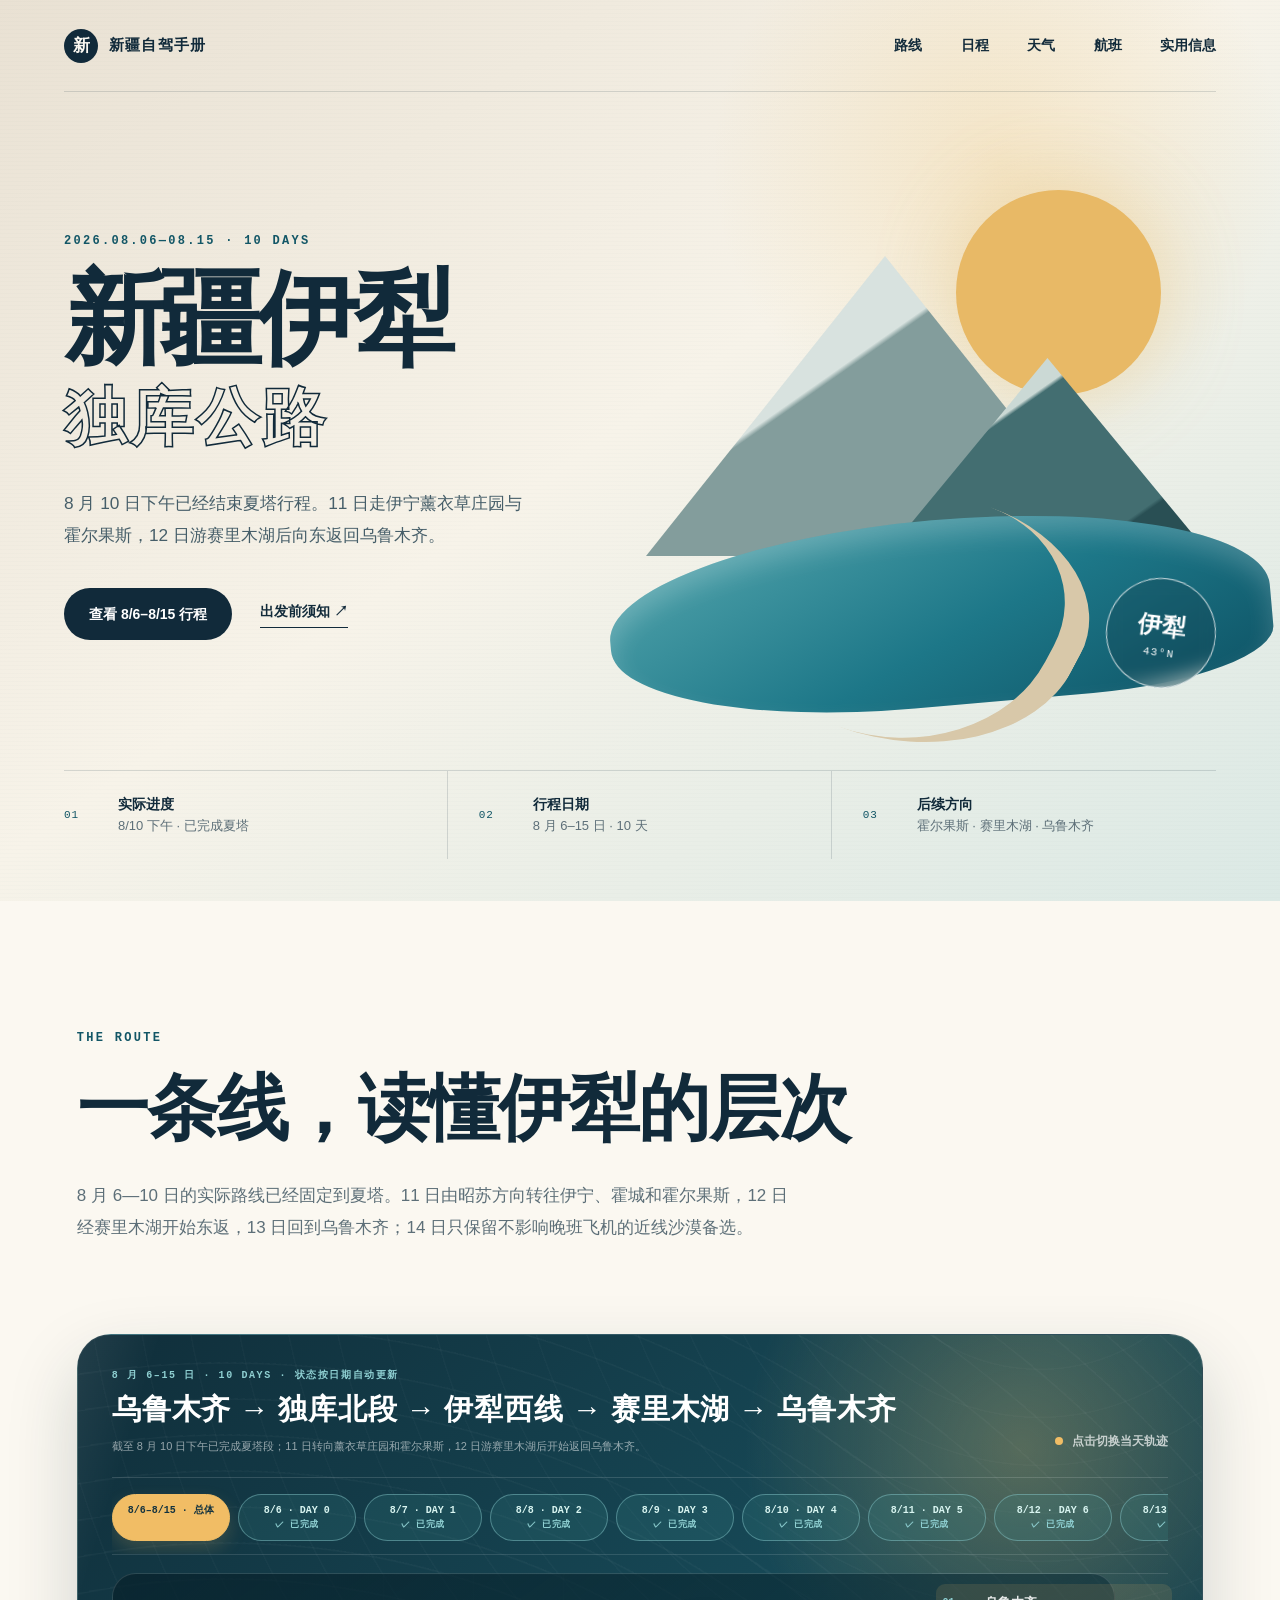
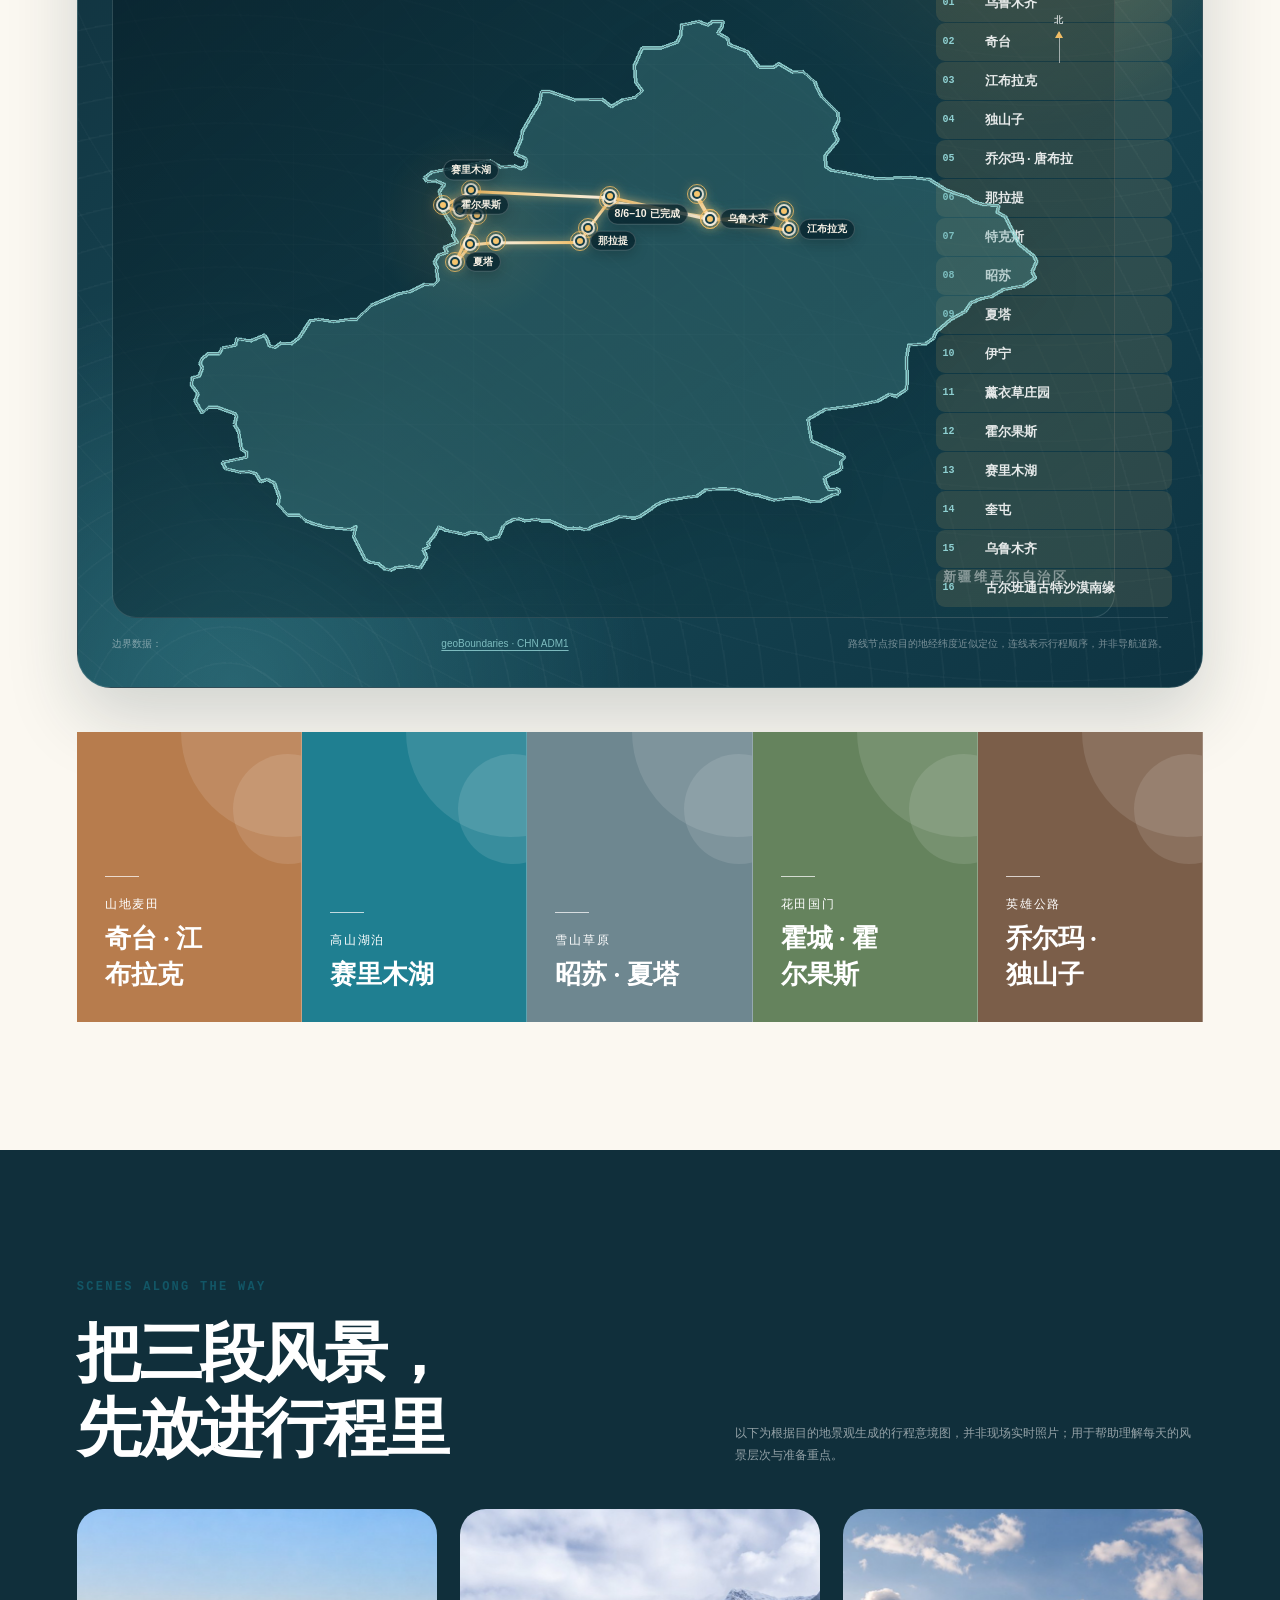
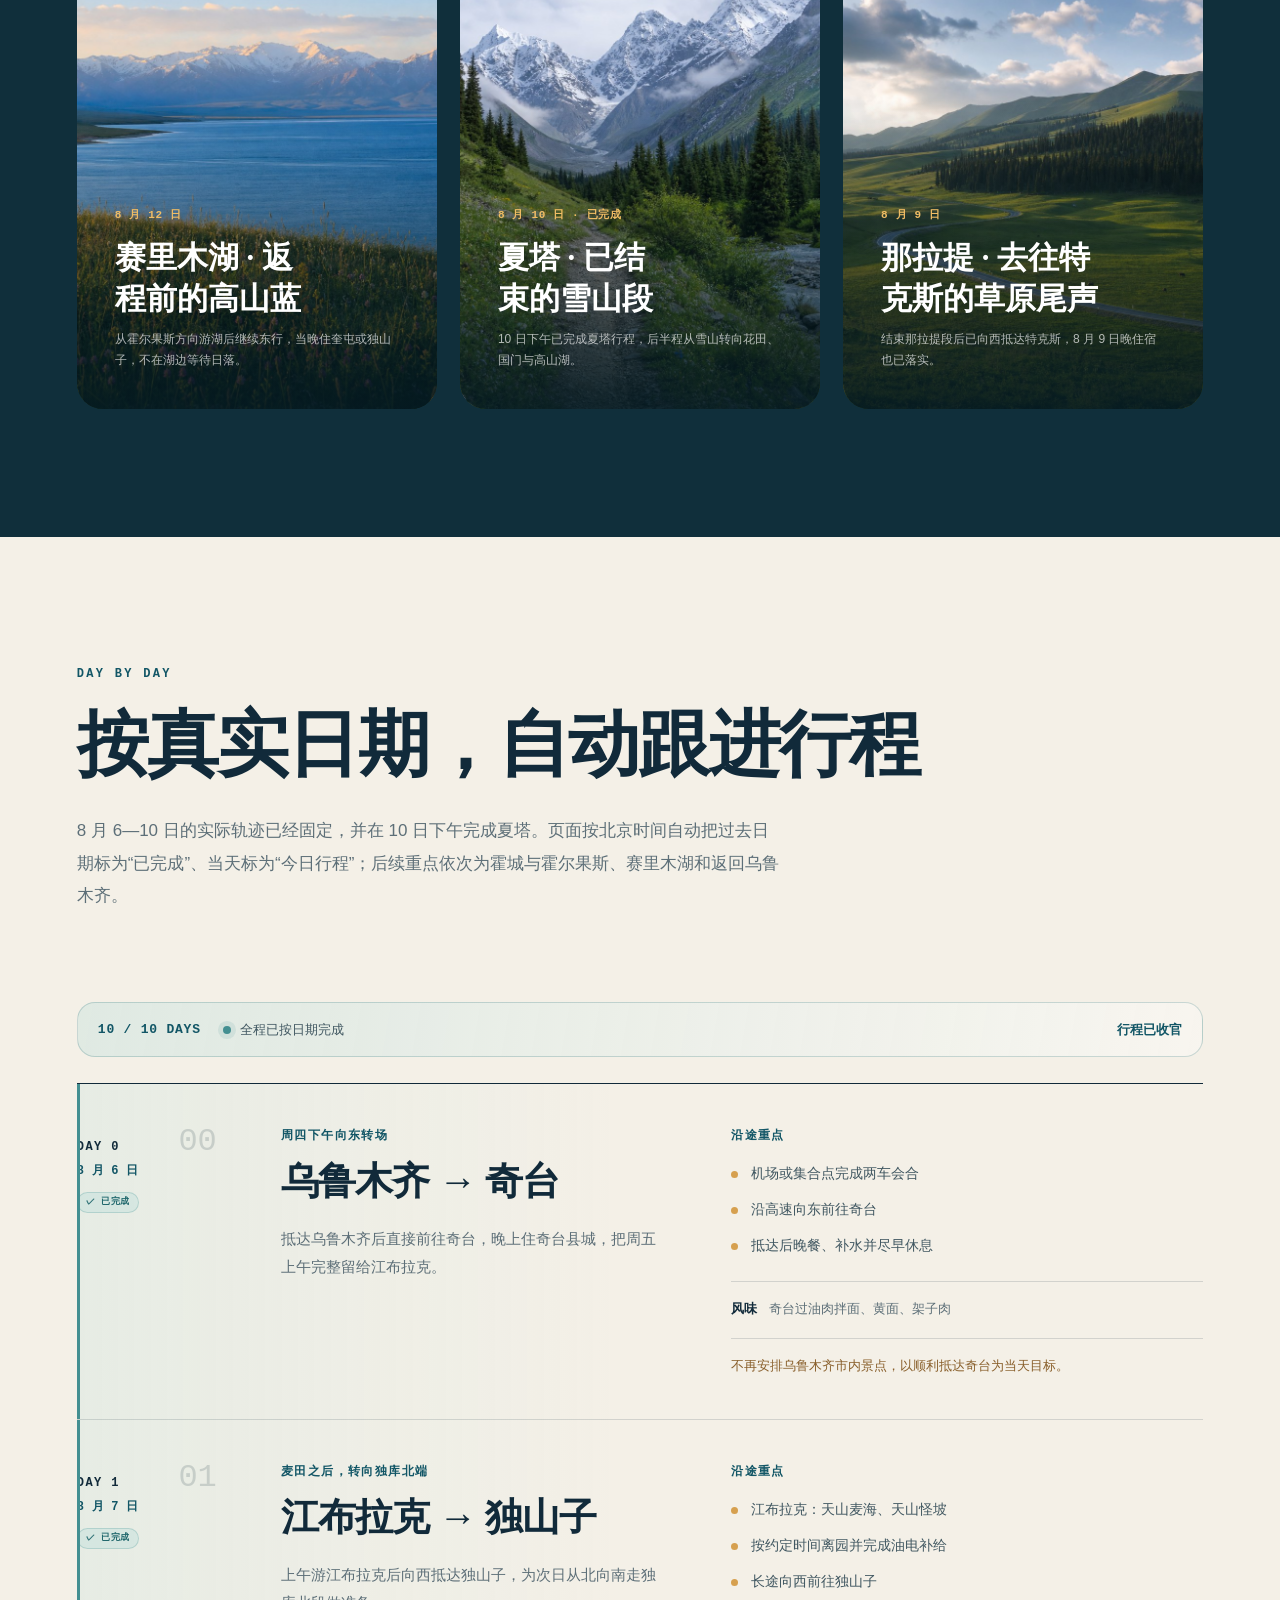
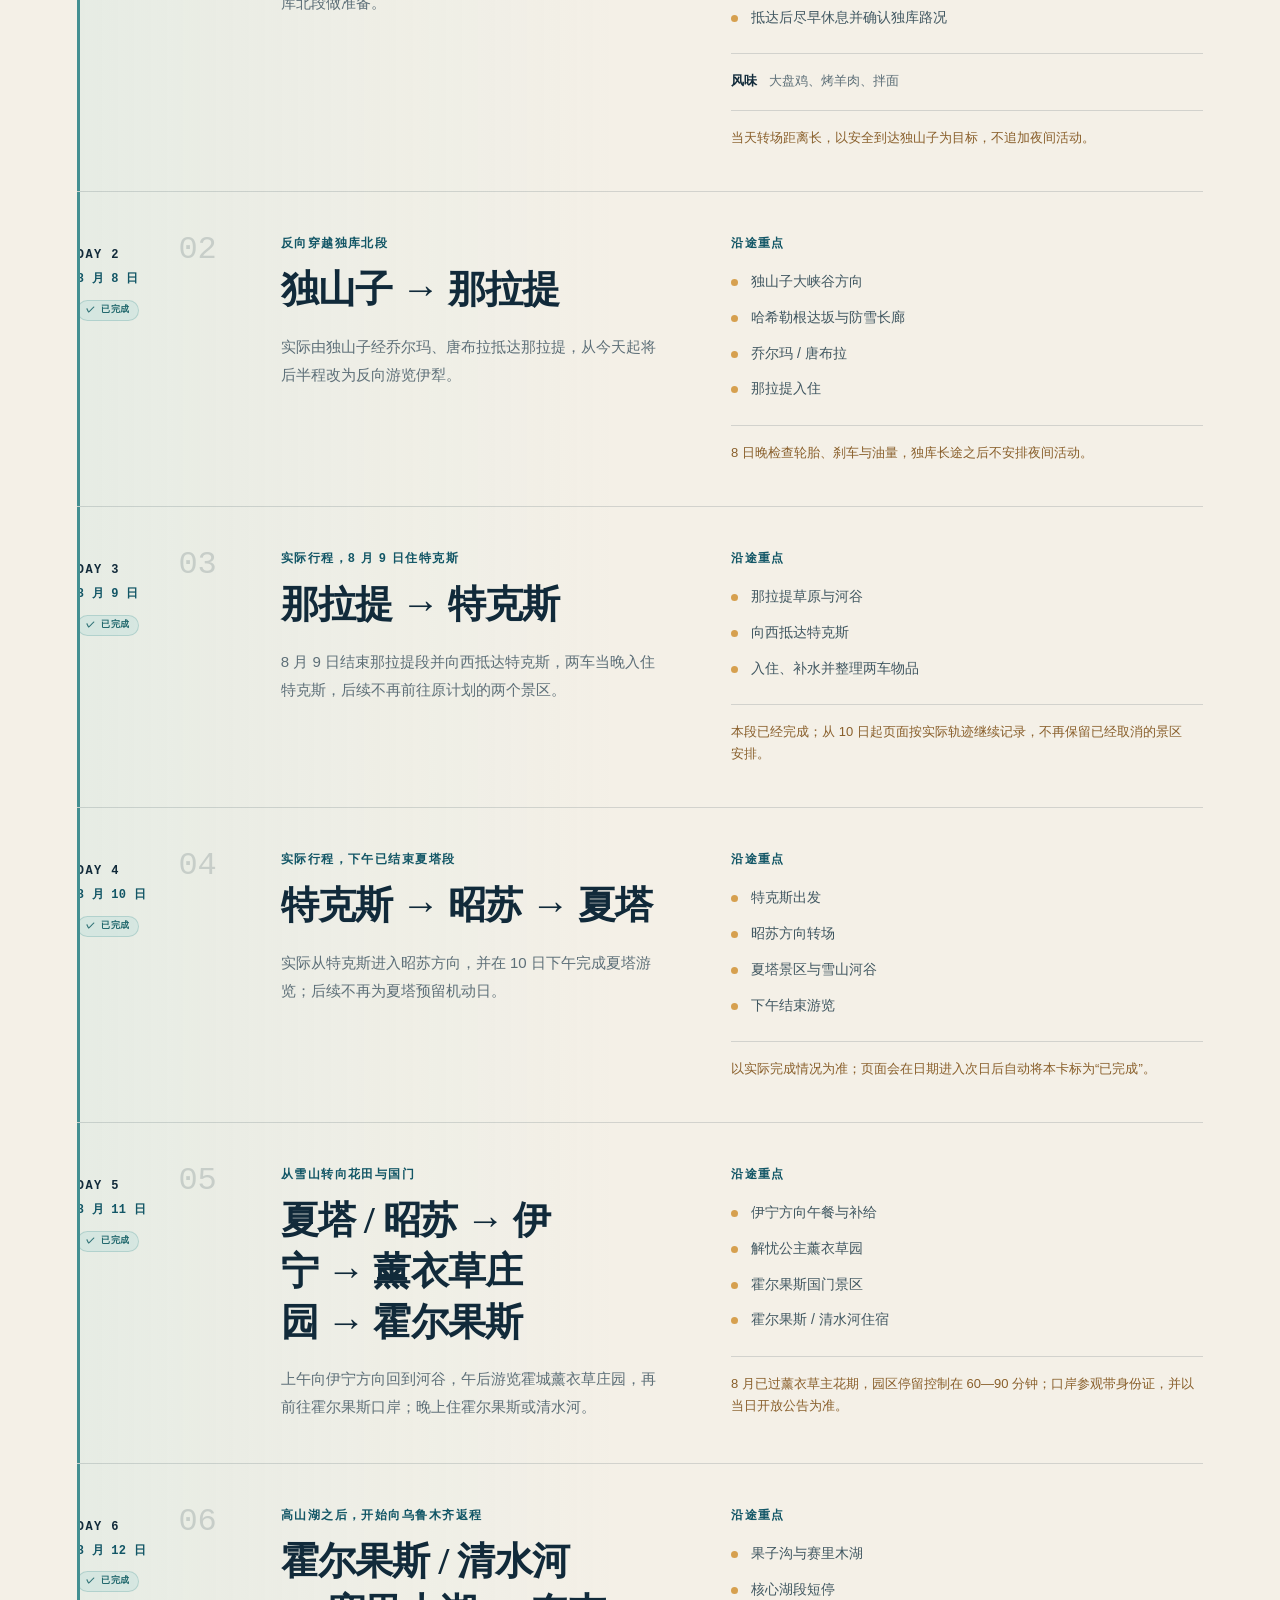
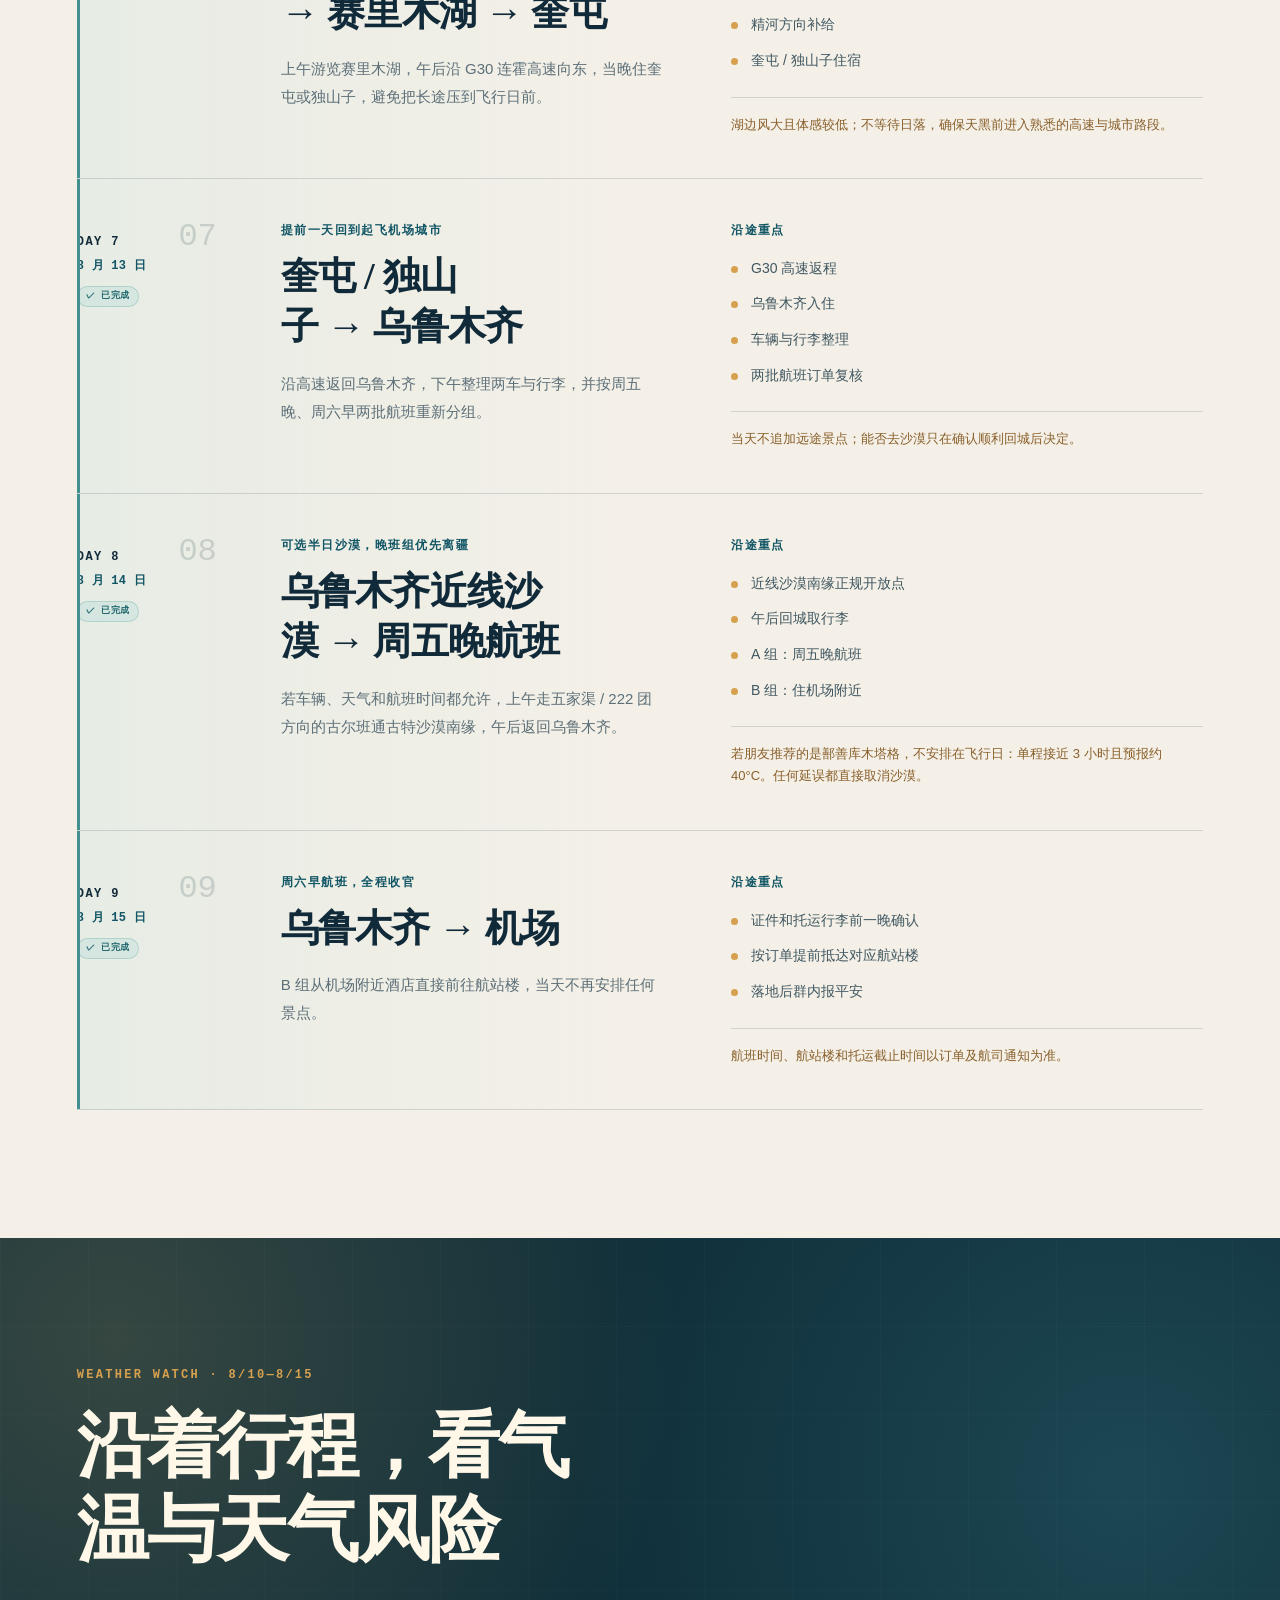
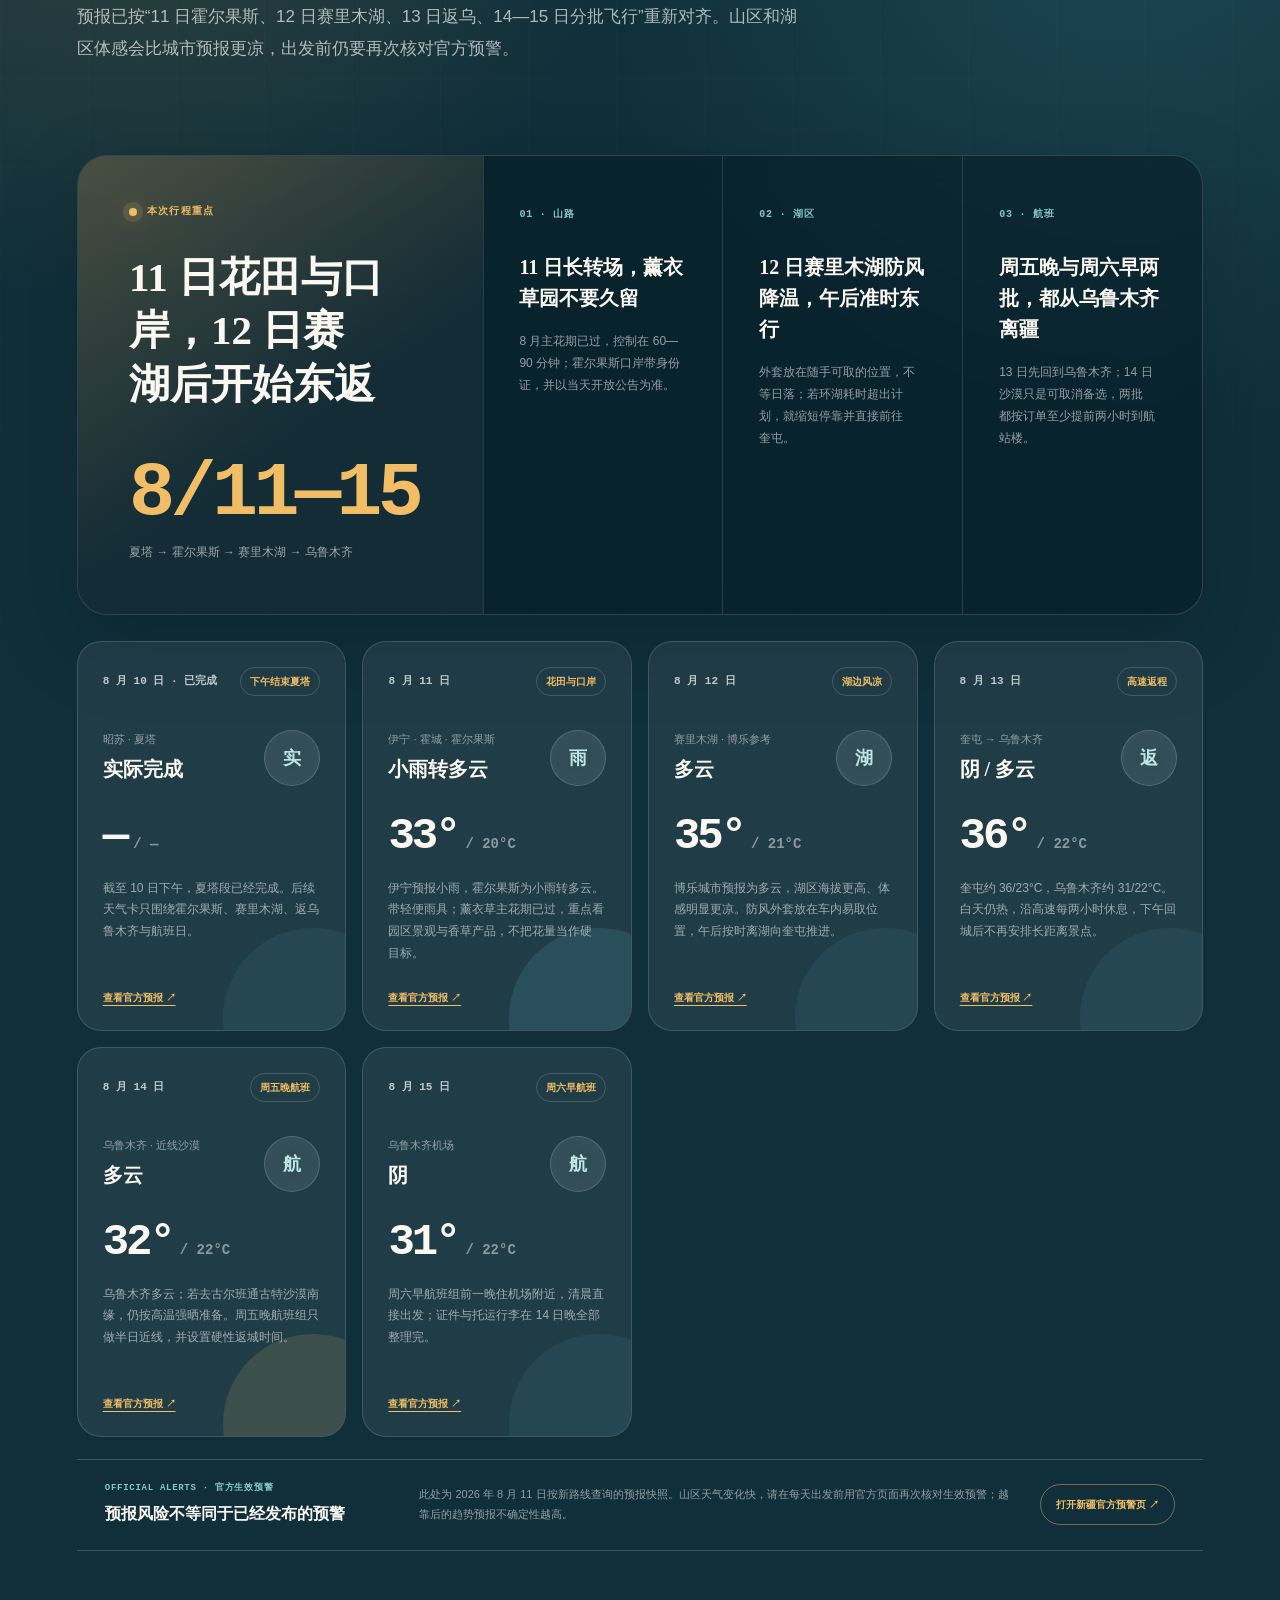
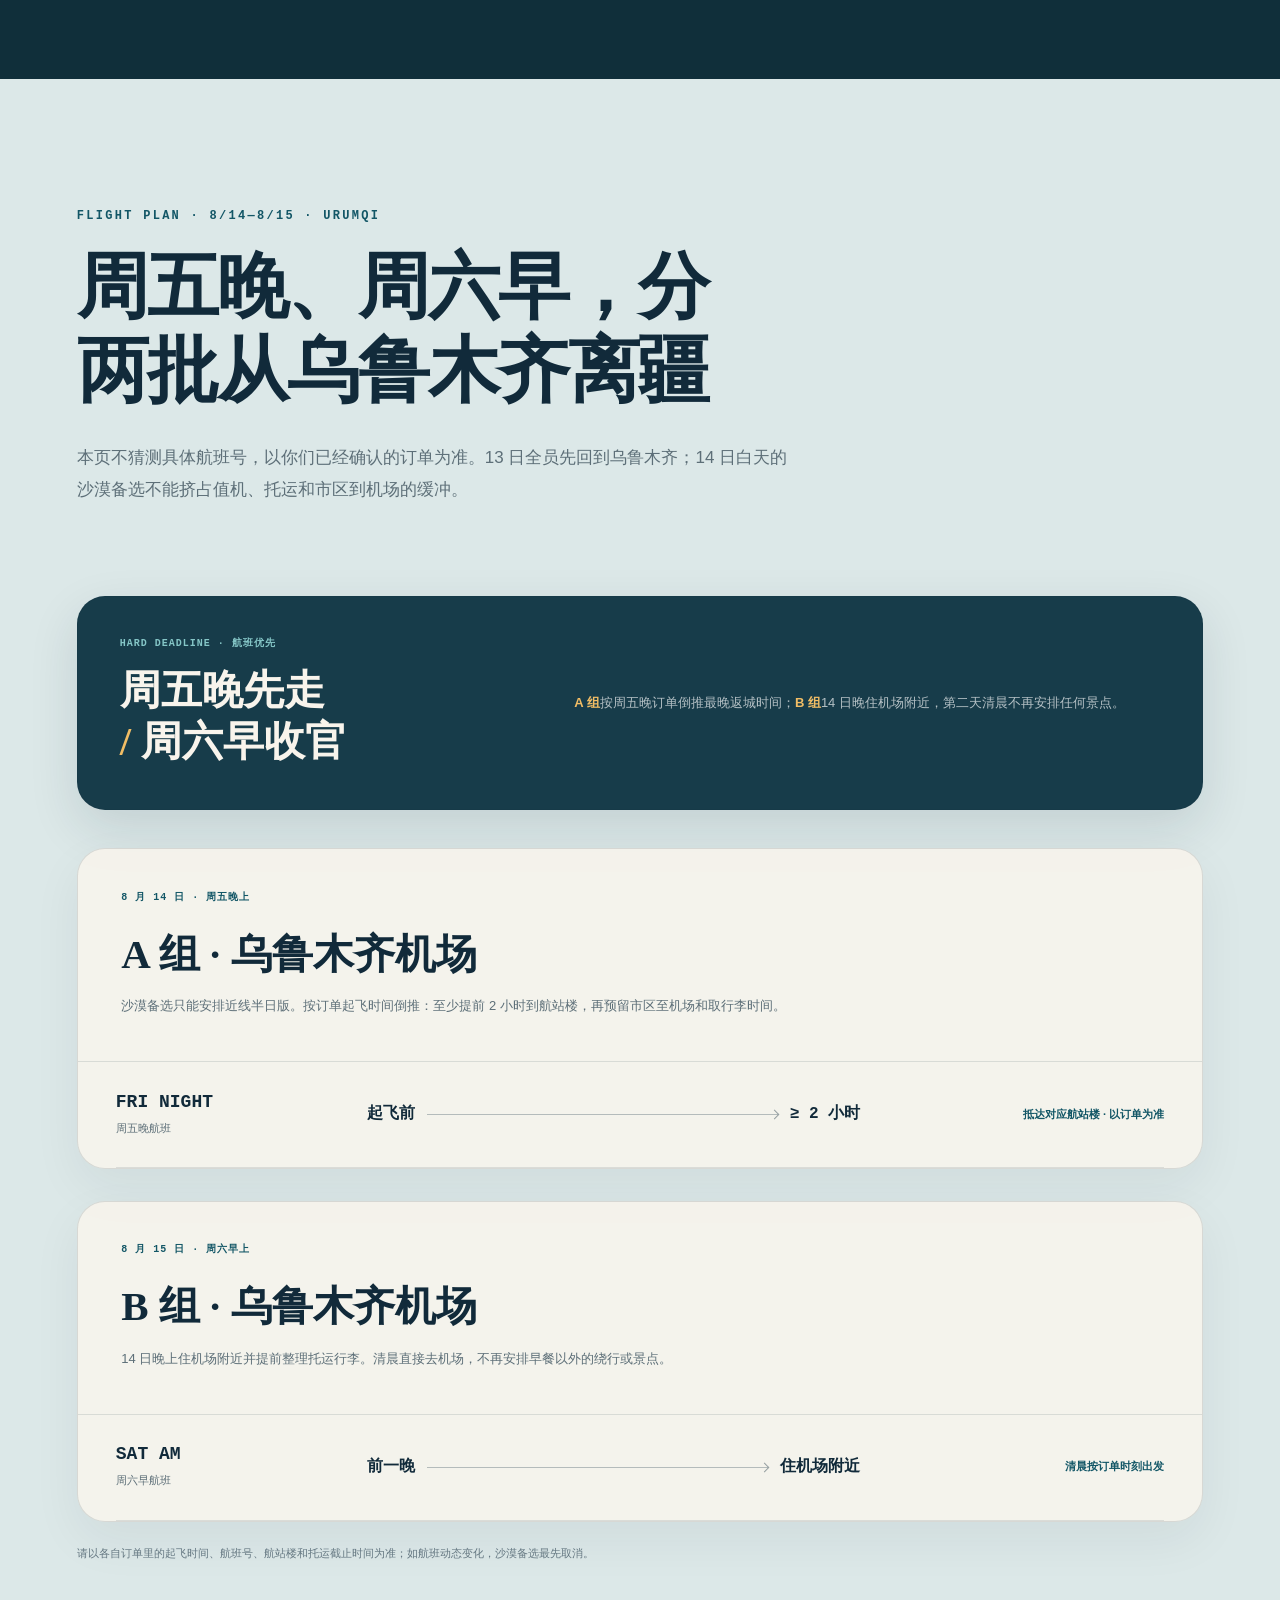
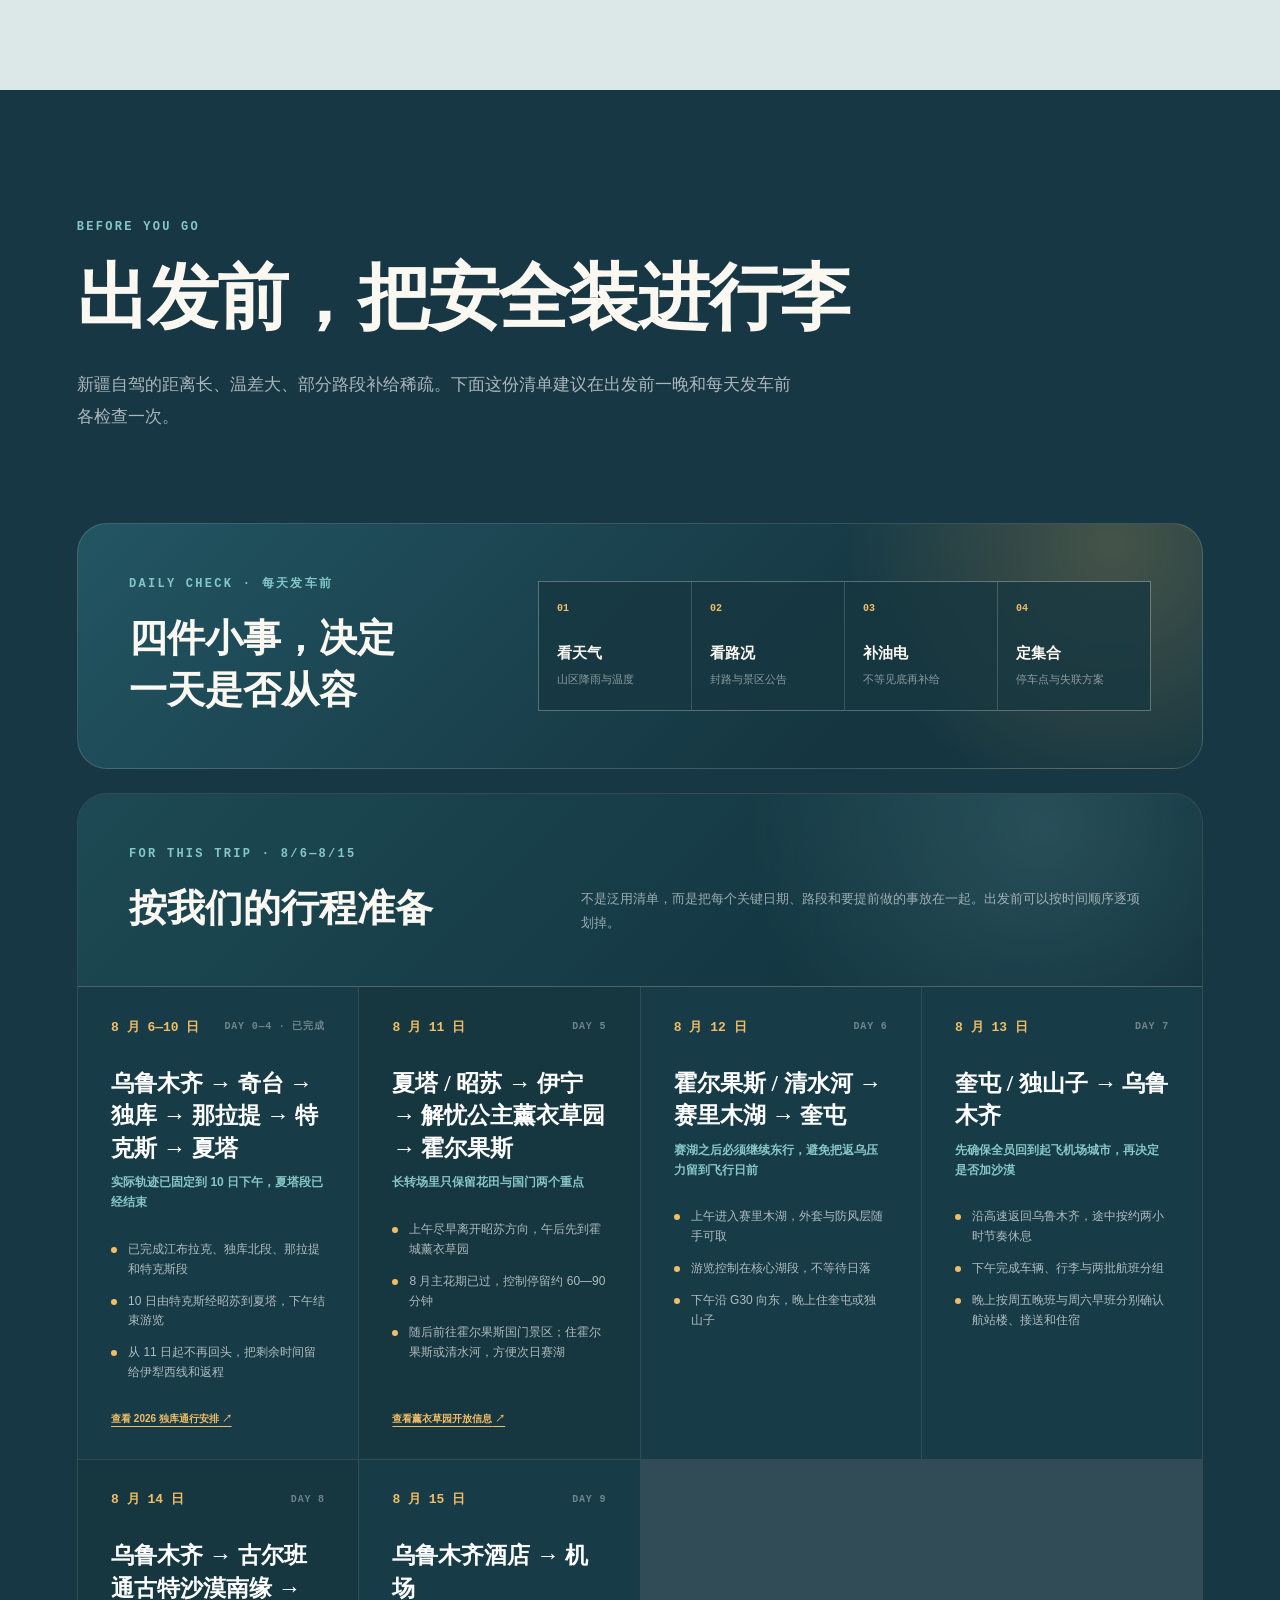
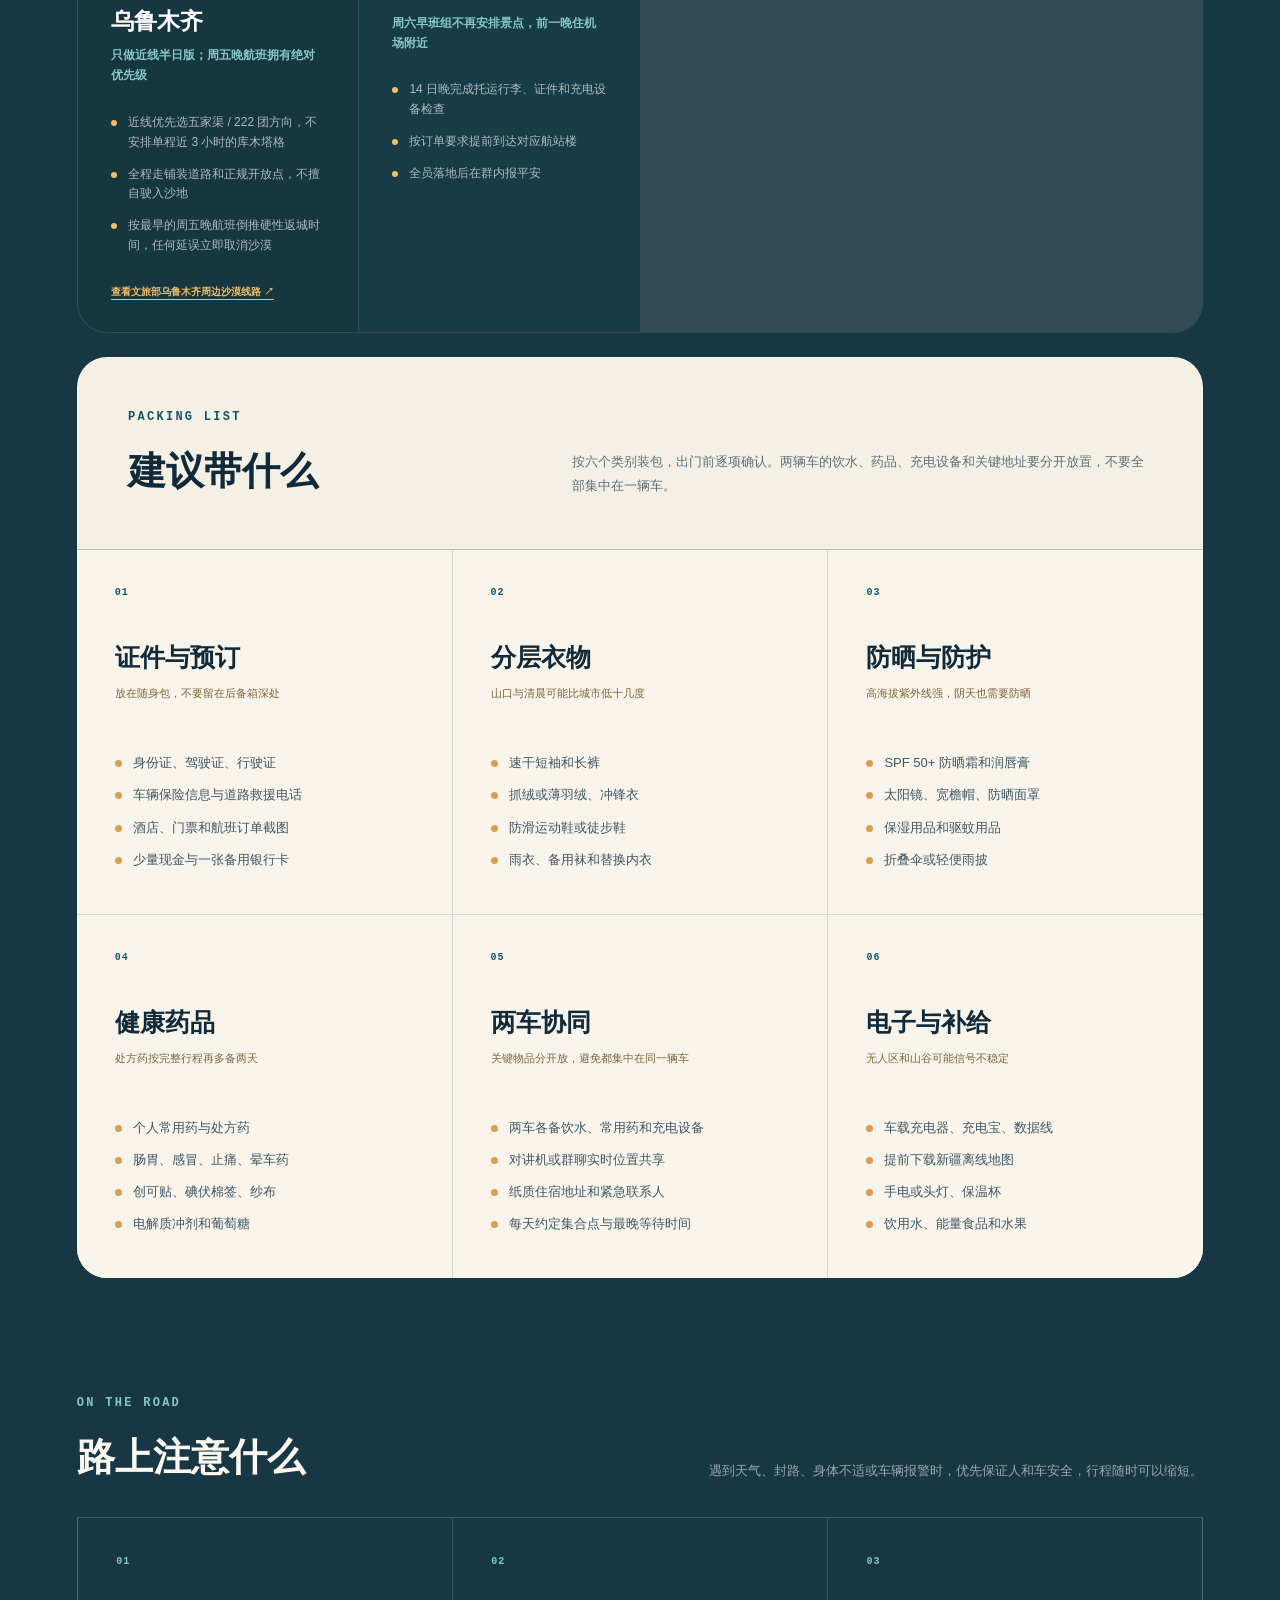
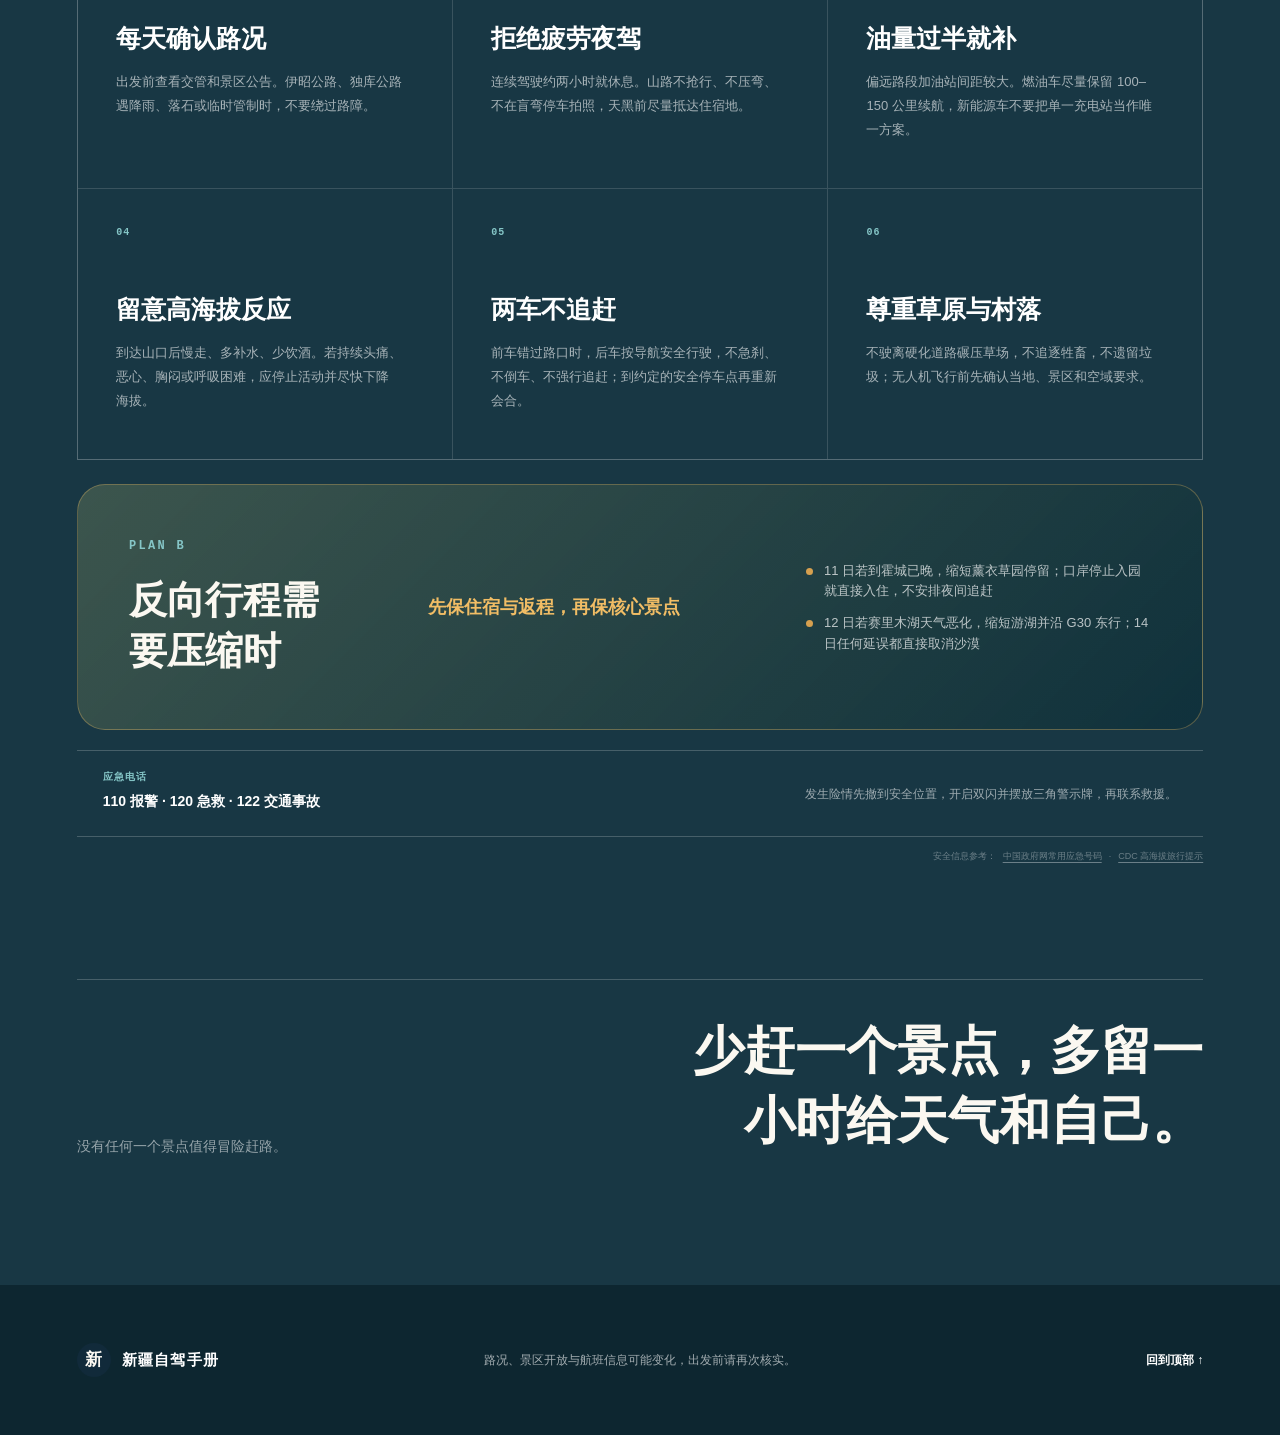
==== commit 284656aa: "Update itinerary through Urumqi return" ====
--- a/index.html
+++ b/index.html
@@ -1,5 +1,5 @@
-<!DOCTYPE html><html lang="zh-CN"><head><meta charSet="utf-8"/><meta name="viewport" content="width=device-width, initial-scale=1"/><link rel="preload" href="/xinjiang-outline.png" as="image"/><link rel="stylesheet" href="assets/index-DWq4A88Z.css" data-rsc-css-href="assets/index-DWq4A88Z.css" data-precedence="vite-rsc/importer-resources"/><title>新疆伊犁 · 独库公路夏季深度自驾旅行手册</title><meta name="description" content="一份按实际轨迹更新的 11 天新疆自驾手册：已由独山子反向穿越独库到那拉提和特克斯，后续串联昭苏玉湖、夏塔、伊宁与赛里木湖。"/><meta property="og:title" content="新疆伊犁 · 独库公路"/><meta property="og:description" content="11 天夏季深度自驾旅行手册"/><meta property="og:type" content="website"/><meta property="og:locale" content="zh_CN"/><meta property="og:image" content="https://chastelover.github.io/xinjiang-yili-roadtrip/og.jpg"/><meta property="og:image:width" content="1200"/><meta property="og:image:height" content="630"/><meta property="og:image:alt" content="新疆伊犁与独库公路夏季自驾旅行手册"/><meta name="twitter:card" content="summary_large_image"/><meta name="twitter:title" content="新疆伊犁 · 独库公路"/><meta name="twitter:description" content="11 天夏季深度自驾旅行手册"/><meta name="twitter:image" content="https://chastelover.github.io/xinjiang-yili-roadtrip/og.jpg"/>
-</head><body><main><header class="hero" id="top"><nav class="nav" aria-label="页面导航"><a class="brand" href="#top" aria-label="返回顶部"><span class="brand-mark">新</span><span>新疆自驾手册</span></a><div class="nav-links"><a href="#route">路线</a><a href="#itinerary">日程</a><a href="#weather">天气</a><a href="#flights">航班</a><a href="#tips">实用信息</a></div></nav><div class="hero-grid"><div class="hero-copy"><p class="hero-kicker">2026.08.06—08.16 · 11 DAYS</p><h1>新疆伊犁<span>独库公路</span></h1><p class="hero-lead">8 月 9 日已从那拉提抵达特克斯。后续取消原计划的两个景区，把时间留给昭苏玉湖、夏塔与更从容的返程。</p><div class="hero-actions"><a class="primary-button" href="#itinerary">查看 8/6–8/16 行程</a><a class="text-link" href="#tips">出发前须知 <span aria-hidden="true">↗</span></a></div></div><div class="hero-art" aria-hidden="true"><div class="sun"></div><div class="mountain mountain-back"></div><div class="mountain mountain-front"></div><div class="lake-shape"></div><div class="road-shape"></div><div class="hero-stamp"><strong>伊犁</strong><span>43°N</span></div></div></div><div class="quick-facts" aria-label="行程概要"><div><span>01</span><p><strong>已完成</strong>8/6–9 · 今晚特克斯</p></div><div><span>02</span><p><strong>行程日期</strong>8 月 6–16 日 · 11 天</p></div><div><span>03</span><p><strong>后续方向</strong>玉湖 · 夏塔 · 赛里木湖</p></div></div></header><section class="route-section" id="route"><div class="section-heading"><p class="eyebrow">THE ROUTE</p><h2>一条线，读懂伊犁的层次</h2><p class="section-intro">截至 8 月 9 日已由独山子经那拉提抵达特克斯。后续取消原计划的两个景区，依次前往昭苏玉湖、夏塔和伊宁；14 日起主队经赛里木湖返乌鲁木齐，家人留伊宁。</p></div><div class="route-journey"><input class="route-view-input" type="radio" id="route-view-all" aria-label="显示8/6–8/16 · 总体：乌鲁木齐 → 独库北段 → 特克斯 → 昭苏深度线 → 乌鲁木齐" name="route-view" checked=""/><input class="route-view-input" type="radio" id="route-view-day-0" aria-label="显示8/6 · DAY 0：乌鲁木齐 → 奇台" name="route-view"/><input class="route-view-input" type="radio" id="route-view-day-1" aria-label="显示8/7 · DAY 1：奇台 → 江布拉克 → 独山子" name="route-view"/><input class="route-view-input" type="radio" id="route-view-day-2" aria-label="显示8/8 · DAY 2：独山子 → 乔尔玛 / 唐布拉 → 那拉提" name="route-view"/><input class="route-view-input" type="radio" id="route-view-day-3" aria-label="显示8/9 · DAY 3：那拉提 → 特克斯" name="route-view"/><input class="route-view-input" type="radio" id="route-view-day-4" aria-label="显示8/10 · DAY 4：特克斯 → 昭苏 → 昭苏玉湖 → 昭苏" name="route-view"/><input class="route-view-input" type="radio" id="route-view-day-5" aria-label="显示8/11 · DAY 5：昭苏 → 夏塔" name="route-view"/><input class="route-view-input" type="radio" id="route-view-day-6" aria-label="显示8/12 · DAY 6：夏塔 · 全天" name="route-view"/><input class="route-view-input" type="radio" id="route-view-day-7" aria-label="显示8/13 · DAY 7：夏塔 → 伊宁" name="route-view"/><input class="route-view-input" type="radio" id="route-view-day-8" aria-label="显示8/14 · DAY 8：主队：伊宁 → 赛里木湖 · 家人：伊宁休整" name="route-view"/><input class="route-view-input" type="radio" id="route-view-day-9" aria-label="显示8/15 · DAY 9：主队：赛里木湖 → 独山子 / 奎屯 · 家人：伊宁休整" name="route-view"/><input class="route-view-input" type="radio" id="route-view-day-10" aria-label="显示8/16 · DAY 10：主队：独山子 / 奎屯 → 乌鲁木齐 · 家人：伊宁 → 西安" name="route-view"/><div class="route-journey-head"><div class="route-mode-copy" aria-live="polite"><span class="route-mode-all"><small>8 月 6–16 日 · 11 DAYS · 已完成 4 天</small><strong>乌鲁木齐 → 独库北段 → 特克斯 → 昭苏深度线 → 乌鲁木齐</strong><em>截至 8 月 9 日已抵达特克斯；取消琼库什台与喀拉峻后，把时间留给玉湖、夏塔和伊宁，再经赛里木湖返回。</em></span><span class="route-mode-day-0"><small>8 月 6 日 · 周四下午 · 向东转场</small><strong>乌鲁木齐 → 奇台</strong><em>抵达后直接前往奇台，晚上在县城休息，为次日上午江布拉克留出时间。</em></span><span class="route-mode-day-1"><small>8 月 7 日 · 上午江布拉克 · 超长转场</small><strong>奇台 → 江布拉克 → 独山子</strong><em>上午游览江布拉克后向西抵达独山子，为次日从北向南穿越独库北段做准备。</em></span><span class="route-mode-day-2"><small>8 月 8 日 · 实际行程 · 独库反向穿越</small><strong>独山子 → 乔尔玛 / 唐布拉 → 那拉提</strong><em>今天已从独山子沿独库北段向南抵达那拉提，原计划从此整体反向重排。</em></span><span class="route-mode-day-3"><small>8 月 9 日 · 实际行程 · 今晚特克斯</small><strong>那拉提 → 特克斯</strong><em>已结束那拉提段并向西抵达特克斯，今晚住特克斯；后续不再进入琼库什台和喀拉峻。</em></span><span class="route-mode-day-4"><small>8 月 10 日 · 玉湖单独成日</small><strong>特克斯 → 昭苏 → 昭苏玉湖 → 昭苏</strong><em>从特克斯直接进入昭苏，把天气相对较好的窗口留给玉湖；晚上住昭苏，不叠加远端景点。</em></span><span class="route-mode-day-5"><small>8 月 11 日 · 大雨预案 · 先抵达</small><strong>昭苏 → 夏塔</strong><em>昭苏预报小雨转大雨，当天以安全抵达夏塔住宿地为主；景区只做短线或直接休整。</em></span><span class="route-mode-day-6"><small>8 月 12 日 · 夏塔机动深度日</small><strong>夏塔 · 全天</strong><em>利用取消两处景点腾出的时间，在夏塔留一个完整机动日；按降雨和景区通知决定徒步长度。</em></span><span class="route-mode-day-7"><small>8 月 13 日 · 山区 → 河谷城市</small><strong>夏塔 → 伊宁</strong><em>上午离开夏塔，下午进入伊宁补给、洗衣和整理行李；不再把山路拖到傍晚。</em></span><span class="route-mode-day-8"><small>8 月 14 日 · 正式分线</small><strong>主队：伊宁 → 赛里木湖 · 家人：伊宁休整</strong><em>主队游览赛里木湖并住湖区或清水河，家人留在伊宁，为周日航班保留充足余量。</em></span><span class="route-mode-day-9"><small>8 月 15 日 · 主队继续东行</small><strong>主队：赛里木湖 → 独山子 / 奎屯 · 家人：伊宁休整</strong><em>主队沿北疆高速向东，晚上住独山子或奎屯；家人在伊宁整理行李并确认周日航班。</em></span><span class="route-mode-day-10"><small>8 月 16 日 · 周日 · 两线同时收官</small><strong>主队：独山子 / 奎屯 → 乌鲁木齐 · 家人：伊宁 → 西安</strong><em>主队沿高速返回乌鲁木齐；家人从伊宁机场直飞西安。两边当天都不再新增景点。</em></span></div><p class="route-live"><span class="route-live-dot"></span>点击切换当天轨迹</p></div><div class="route-day-switcher" aria-label="选择总体或每日路线"><label for="route-view-all" data-route-replay="all" title="再次点击可重新播放总体路线" tabindex="0"><span>8/6–8/16 · 总体</span></label><label for="route-view-day-0" class="is-completed"><span>8/6 · DAY 0</span><em>✓ 已完成</em></label><label for="route-view-day-1" class="is-completed"><span>8/7 · DAY 1</span><em>✓ 已完成</em></label><label for="route-view-day-2" class="is-completed"><span>8/8 · DAY 2</span><em>✓ 已完成</em></label><label for="route-view-day-3" class="is-completed"><span>8/9 · DAY 3</span><em>✓ 已完成</em></label><label for="route-view-day-4"><span>8/10 · DAY 4</span><em>待出发</em></label><label for="route-view-day-5"><span>8/11 · DAY 5</span><em>待出发</em></label><label for="route-view-day-6"><span>8/12 · DAY 6</span><em>待出发</em></label><label for="route-view-day-7"><span>8/13 · DAY 7</span><em>待出发</em></label><label for="route-view-day-8"><span>8/14 · DAY 8</span><em>待出发</em></label><label for="route-view-day-9"><span>8/15 · DAY 9</span><em>待出发</em></label><label for="route-view-day-10"><span>8/16 · DAY 10</span><em>待出发</em></label></div><div class="route-scroll" role="region" aria-label="新疆实景轮廓路线图：乌鲁木齐，奇台，江布拉克，独山子，乔尔玛 · 唐布拉，那拉提，特克斯，昭苏，昭苏玉湖，夏塔，伊宁，赛里木湖，乌鲁木齐" tabindex="0"><div class="route-map-layout"><div class="route-map-plot" aria-hidden="true"><img class="route-map-shape" src="xinjiang-outline.png" width="1400" height="900" alt=""/><div class="route-map-grid"></div><span class="route-map-title">新疆维吾尔自治区</span><span class="route-map-compass"><strong>北</strong><i></i></span><div class="route-layer route-layer-all route-layer-all"><span class="route-map-segment" style="left:59.68401168355537%;top:38.047181500882616%;width:7.36685669477194%;transform:rotate(-5.675872774549616deg);--segment-index:0"><i></i><b></b></span><span class="route-map-segment" style="left:67.01475092857727%;top:36.91382323411351%;width:1.8591545268382197%;transform:rotate(72.49737150034711deg);--segment-index:1"><i></i><b></b></span><span class="route-map-segment" style="left:67.57389081940181%;top:39.67195006957909%;width:18.234831155064736%;transform:rotate(-170.80218309345deg);--segment-index:2"><i></i><b></b></span><span class="route-map-segment" style="left:49.57351662851233%;top:35.13794022984784%;width:3.492841254975243%;transform:rotate(127.23483398156449deg);--segment-index:3"><i></i><b></b></span><span class="route-map-segment" style="left:47.46005682897639%;top:39.46373514118031%;width:1.5328165014952229%;transform:rotate(122.15229514127248deg);--segment-index:4"><i></i><b></b></span><span class="route-map-segment" style="left:46.64433550283972%;top:41.48243943313546%;width:8.379764745056951%;transform:rotate(179.74648050622793deg);--segment-index:5"><i></i><b></b></span><span class="route-map-segment" style="left:38.264652788890324%;top:41.54011669861988%;width:2.645318851933553%;transform:rotate(174.36931724236277deg);--segment-index:6"><i></i><b></b></span><span class="route-map-segment" style="left:35.63209759999468%;top:41.94385755701091%;width:1.8258916697762442%;transform:rotate(102.90740867126135deg);--segment-index:7"><i></i><b></b></span><span class="route-map-segment" style="left:35.22423693692634%;top:44.712366300263675%;width:1.8258916697762442%;transform:rotate(-77.09259132873866deg);--segment-index:8"><i></i><b></b></span><span class="route-map-segment" style="left:35.63209759999468%;top:41.94385755701091%;width:2.2699637765228946%;transform:rotate(128.3674853848507deg);--segment-index:9"><i></i><b></b></span><span class="route-map-segment" style="left:34.22312440030409%;top:44.712366300263675%;width:5.086605098974445%;transform:rotate(-65.26569747095581deg);--segment-index:10"><i></i><b></b></span><span class="route-map-segment" style="left:36.35141549667884%;top:37.525779020903364%;width:2.5932831064465205%;transform:rotate(-102.04898454469357deg);--segment-index:11"><i></i><b></b></span><span class="route-map-segment" style="left:35.81007316206087%;top:33.580654061768136%;width:13.79980443213557%;transform:rotate(4.160200623274883deg);--segment-index:12"><i></i><b></b></span><span class="route-map-segment" style="left:49.57351662851233%;top:35.13794022984784%;width:10.282016219435054%;transform:rotate(10.480039767937438deg);--segment-index:13"><i></i><b></b></span><span class="route-map-point" style="left:59.68401168355537%;top:38.047181500882616%;--stop-index:0"></span><span class="route-map-point" style="left:67.01475092857727%;top:36.91382323411351%;--stop-index:1"></span><span class="route-map-point" style="left:67.57389081940181%;top:39.67195006957909%;--stop-index:2"></span><span class="route-map-point" style="left:49.57351662851233%;top:35.13794022984784%;--stop-index:3"></span><span class="route-map-point" style="left:47.46005682897639%;top:39.46373514118031%;--stop-index:4"></span><span class="route-map-point" style="left:46.64433550283972%;top:41.48243943313546%;--stop-index:5"></span><span class="route-map-point" style="left:38.264652788890324%;top:41.54011669861988%;--stop-index:6"></span><span class="route-map-point" style="left:35.63209759999468%;top:41.94385755701091%;--stop-index:7"></span><span class="route-map-point" style="left:35.22423693692634%;top:44.712366300263675%;--stop-index:8"></span><span class="route-map-point" style="left:35.63209759999468%;top:41.94385755701091%;--stop-index:9"></span><span class="route-map-point" style="left:34.22312440030409%;top:44.712366300263675%;--stop-index:10"></span><span class="route-map-point" style="left:36.35141549667884%;top:37.525779020903364%;--stop-index:11"></span><span class="route-map-point" style="left:35.81007316206087%;top:33.580654061768136%;--stop-index:12"></span><span class="route-map-point" style="left:49.57351662851233%;top:35.13794022984784%;--stop-index:13"></span><span class="route-map-point route-map-point-branch" style="left:36.35141549667884%;top:37.525779020903364%;--stop-index:15"></span></div><div class="route-layer route-layer-day-0 route-layer-day"><span class="route-map-segment" style="left:59.68401168355537%;top:38.047181500882616%;width:7.36685669477194%;transform:rotate(-5.675872774549616deg);--segment-index:0"><i></i><b></b></span><span class="route-map-point" style="left:59.68401168355537%;top:38.047181500882616%;--stop-index:0"><strong class="is-start">乌鲁木齐</strong></span><span class="route-map-point" style="left:67.01475092857727%;top:36.91382323411351%;--stop-index:1"><strong class="is-end">奇台</strong></span></div><div class="route-layer route-layer-day-1 route-layer-day"><span class="route-map-segment" style="left:67.01475092857727%;top:36.91382323411351%;width:1.8591545268382197%;transform:rotate(72.49737150034711deg);--segment-index:0"><i></i><b></b></span><span class="route-map-segment" style="left:67.57389081940181%;top:39.67195006957909%;width:18.234831155064736%;transform:rotate(-170.80218309345deg);--segment-index:1"><i></i><b></b></span><span class="route-map-point" style="left:67.01475092857727%;top:36.91382323411351%;--stop-index:0"><strong class="is-start">奇台</strong></span><span class="route-map-point" style="left:67.57389081940181%;top:39.67195006957909%;--stop-index:1"></span><span class="route-map-point" style="left:49.57351662851233%;top:35.13794022984784%;--stop-index:2"><strong class="is-end">独山子</strong></span></div><div class="route-layer route-layer-day-2 route-layer-day"><span class="route-map-segment" style="left:49.57351662851233%;top:35.13794022984784%;width:3.492841254975243%;transform:rotate(127.23483398156449deg);--segment-index:0"><i></i><b></b></span><span class="route-map-segment" style="left:47.46005682897639%;top:39.46373514118031%;width:1.5328165014952229%;transform:rotate(122.15229514127248deg);--segment-index:1"><i></i><b></b></span><span class="route-map-point" style="left:49.57351662851233%;top:35.13794022984784%;--stop-index:0"><strong class="is-start">独山子</strong></span><span class="route-map-point" style="left:47.46005682897639%;top:39.46373514118031%;--stop-index:1"></span><span class="route-map-point" style="left:46.64433550283972%;top:41.48243943313546%;--stop-index:2"><strong class="is-end">那拉提</strong></span></div><div class="route-layer route-layer-day-3 route-layer-day"><span class="route-map-segment" style="left:46.64433550283972%;top:41.48243943313546%;width:8.379764745056951%;transform:rotate(179.74648050622793deg);--segment-index:0"><i></i><b></b></span><span class="route-map-point" style="left:46.64433550283972%;top:41.48243943313546%;--stop-index:0"><strong class="is-start">那拉提</strong></span><span class="route-map-point" style="left:38.264652788890324%;top:41.54011669861988%;--stop-index:1"><strong class="is-end">特克斯</strong></span></div><div class="route-layer route-layer-day-4 route-layer-day"><span class="route-map-segment" style="left:38.264652788890324%;top:41.54011669861988%;width:2.645318851933553%;transform:rotate(174.36931724236277deg);--segment-index:0"><i></i><b></b></span><span class="route-map-segment" style="left:35.63209759999468%;top:41.94385755701091%;width:1.8258916697762442%;transform:rotate(102.90740867126135deg);--segment-index:1"><i></i><b></b></span><span class="route-map-segment" style="left:35.22423693692634%;top:44.712366300263675%;width:1.8258916697762442%;transform:rotate(-77.09259132873866deg);--segment-index:2"><i></i><b></b></span><span class="route-map-point" style="left:38.264652788890324%;top:41.54011669861988%;--stop-index:0"><strong class="is-start">特克斯</strong></span><span class="route-map-point" style="left:35.63209759999468%;top:41.94385755701091%;--stop-index:1"></span><span class="route-map-point" style="left:35.22423693692634%;top:44.712366300263675%;--stop-index:2"></span><span class="route-map-point" style="left:35.63209759999468%;top:41.94385755701091%;--stop-index:3"><strong class="is-end">昭苏</strong></span></div><div class="route-layer route-layer-day-5 route-layer-day"><span class="route-map-segment" style="left:35.63209759999468%;top:41.94385755701091%;width:2.2699637765228946%;transform:rotate(128.3674853848507deg);--segment-index:0"><i></i><b></b></span><span class="route-map-point" style="left:35.63209759999468%;top:41.94385755701091%;--stop-index:0"><strong class="is-start">昭苏</strong></span><span class="route-map-point" style="left:34.22312440030409%;top:44.712366300263675%;--stop-index:1"><strong class="is-end">夏塔</strong></span></div><div class="route-layer route-layer-day-6 route-layer-day"><span class="route-map-point" style="left:34.22312440030409%;top:44.712366300263675%;--stop-index:0"><strong class="is-start">夏塔</strong></span></div><div class="route-layer route-layer-day-7 route-layer-day"><span class="route-map-segment" style="left:34.22312440030409%;top:44.712366300263675%;width:5.086605098974445%;transform:rotate(-65.26569747095581deg);--segment-index:0"><i></i><b></b></span><span class="route-map-point" style="left:34.22312440030409%;top:44.712366300263675%;--stop-index:0"><strong class="is-start">夏塔</strong></span><span class="route-map-point" style="left:36.35141549667884%;top:37.525779020903364%;--stop-index:1"><strong class="is-end">伊宁</strong></span></div><div class="route-layer route-layer-day-8 route-layer-day"><span class="route-map-segment" style="left:36.35141549667884%;top:37.525779020903364%;width:2.5932831064465205%;transform:rotate(-102.04898454469357deg);--segment-index:0"><i></i><b></b></span><span class="route-map-point" style="left:36.35141549667884%;top:37.525779020903364%;--stop-index:0"><strong class="is-start">伊宁</strong></span><span class="route-map-point" style="left:35.81007316206087%;top:33.580654061768136%;--stop-index:1"><strong class="is-end">赛里木湖</strong></span><span class="route-map-point route-map-point-branch" style="left:36.35141549667884%;top:37.525779020903364%;--stop-index:2"><strong class="is-start">伊宁</strong></span></div><div class="route-layer route-layer-day-9 route-layer-day"><span class="route-map-segment" style="left:35.81007316206087%;top:33.580654061768136%;width:13.79980443213557%;transform:rotate(4.160200623274883deg);--segment-index:0"><i></i><b></b></span><span class="route-map-point" style="left:35.81007316206087%;top:33.580654061768136%;--stop-index:0"><strong class="is-start">赛里木湖</strong></span><span class="route-map-point" style="left:49.57351662851233%;top:35.13794022984784%;--stop-index:1"><strong class="is-end">独山子</strong></span><span class="route-map-point route-map-point-branch" style="left:36.35141549667884%;top:37.525779020903364%;--stop-index:2"><strong class="is-start">伊宁</strong></span></div><div class="route-layer route-layer-day-10 route-layer-day"><span class="route-map-segment" style="left:49.57351662851233%;top:35.13794022984784%;width:10.282016219435054%;transform:rotate(10.480039767937438deg);--segment-index:0"><i></i><b></b></span><span class="route-map-point" style="left:49.57351662851233%;top:35.13794022984784%;--stop-index:0"><strong class="is-start">独山子</strong></span><span class="route-map-point" style="left:59.68401168355537%;top:38.047181500882616%;--stop-index:1"><strong class="is-end">乌鲁木齐</strong></span><span class="route-map-point route-map-point-branch" style="left:36.35141549667884%;top:37.525779020903364%;--stop-index:2"><strong class="is-start">伊宁</strong></span></div><span class="route-map-label right" style="left:59.68401168355537%;top:38.047181500882616%">乌鲁木齐</span><span class="route-map-label right" style="left:67.57389081940181%;top:39.67195006957909%">江布拉克</span><span class="route-map-label top" style="left:35.81007316206087%;top:33.580654061768136%">赛里木湖</span><span class="route-map-label left" style="left:35.22423693692634%;top:44.712366300263675%">昭苏玉湖</span><span class="route-map-label right" style="left:46.64433550283972%;top:41.48243943313546%">那拉提</span><span class="route-map-label right" style="left:48.31285639721019%;top:37.32967631825626%">8/6–9 已完成</span></div><ol class="route-map-legend" aria-label="行程停靠点"><li data-route-days="all day-0"><span>01</span><strong>乌鲁木齐</strong></li><li data-route-days="all day-0 day-1"><span>02</span><strong>奇台</strong></li><li data-route-days="all day-1"><span>03</span><strong>江布拉克</strong></li><li data-route-days="all day-1 day-2 day-9 day-10"><span>04</span><strong>独山子</strong></li><li data-route-days="all day-2"><span>05</span><strong>乔尔玛 · 唐布拉</strong></li><li data-route-days="all day-2 day-3"><span>06</span><strong>那拉提</strong></li><li data-route-days="all day-3 day-4"><span>07</span><strong>特克斯</strong></li><li data-route-days="all day-4 day-5"><span>08</span><strong>昭苏</strong></li><li data-route-days="all day-4"><span>09</span><strong>昭苏玉湖</strong></li><li data-route-days="all day-5 day-6 day-7"><span>10</span><strong>夏塔</strong></li><li data-route-days="all day-7 day-8 day-9 day-10"><span>11</span><strong>伊宁</strong></li><li data-route-days="all day-8 day-9"><span>12</span><strong>赛里木湖</strong></li><li data-route-days="all day-10"><span>13</span><strong>乌鲁木齐</strong></li></ol></div></div><p class="route-map-source">边界数据：<a href="https://www.geoboundaries.org/api/current/gbOpen/CHN/ADM1/" target="_blank" rel="noreferrer">geoBoundaries · CHN ADM1</a><span>路线节点按目的地经纬度近似定位，连线表示行程顺序，并非导航道路。</span></p></div><div class="landscape-grid"><article class="landscape-card sand"><span class="landscape-line"></span><p>山地麦田</p><h3>奇台 · 江布拉克</h3></article><article class="landscape-card lake"><span class="landscape-line"></span><p>双色湖泊</p><h3>赛里木湖 · 昭苏玉湖</h3></article><article class="landscape-card snow"><span class="landscape-line"></span><p>雪山草原</p><h3>昭苏 · 夏塔</h3></article><article class="landscape-card grass"><span class="landscape-line"></span><p>河谷草原</p><h3>那拉提 · 特克斯</h3></article><article class="landscape-card wood"><span class="landscape-line"></span><p>英雄公路</p><h3>乔尔玛 · 独山子</h3></article></div></section><section class="photo-section" aria-label="行程风景意境图"><div class="photo-section-head"><div><p class="eyebrow">SCENES ALONG THE WAY</p><h2>把三段风景，先放进行程里</h2></div><p>以下为根据目的地景观生成的行程意境图，并非现场实时照片；用于帮助理解每天的风景层次与准备重点。</p></div><div class="photo-grid"><figure class="photo-card"><img src="sayram-lake.jpg" alt="赛里木湖 · 返程前的高山蓝" width="1536" height="1024" loading="lazy" decoding="async" style="object-position:center 52%"/><figcaption><time>8 月 15 日</time><h3>赛里木湖 · 返程前的高山蓝</h3><p>从伊宁向北游湖后继续东行，当晚住独山子或奎屯，不在湖边等待日落。</p></figcaption></figure><figure class="photo-card"><img src="xiata-valley.jpg" alt="夏塔 · 沿森林走向雪山" width="1536" height="1024" loading="lazy" decoding="async" style="object-position:center 50%"/><figcaption><time>8 月 13 日</time><h3>夏塔 · 沿森林走向雪山</h3><p>雨衣、保暖层和水放进随身包，天气不好就及时缩短路线。</p></figcaption></figure><figure class="photo-card"><img src="nalati-grassland.jpg" alt="那拉提 · 去往特克斯的草原尾声" width="1536" height="1024" loading="lazy" decoding="async" style="object-position:center 56%"/><figcaption><time>8 月 9 日</time><h3>那拉提 · 去往特克斯的草原尾声</h3><p>结束那拉提段后已向西抵达特克斯，今晚住宿也已落实。</p></figcaption></figure></div></section><section class="itinerary-section" id="itinerary"><div class="section-heading"><p class="eyebrow">DAY BY DAY</p><h2>已完成四天，后续七天更从容</h2><p class="section-intro">8 月 6—9 日的实际轨迹已经固定，今晚住特克斯。取消原计划的两个景区后，把玉湖放到 10 日较好的天气窗口，并给夏塔留出一个完整机动日；14 日起正式分线。</p></div><div class="itinerary-progress" aria-label="行程完成进度"><strong>4 / 11 DAYS</strong><span><i></i>已完成至 8 月 9 日 · 今晚特克斯</span><em>下一站：昭苏玉湖</em></div><div class="timeline"><article class="day-card is-completed"><div class="day-index"><div><span>DAY 0</span><time>8 月 6 日</time><em class="day-status">✓ 已完成</em></div><strong>00</strong></div><div class="day-main"><p class="day-kicker">周四下午向东转场</p><h3>乌鲁木齐 → 奇台</h3><p class="day-summary">抵达乌鲁木齐后直接前往奇台，晚上住奇台县城，把周五上午完整留给江布拉克。</p></div><div class="day-details"><p class="detail-label">沿途重点</p><ul><li>机场或集合点完成两车会合</li><li>沿高速向东前往奇台</li><li>抵达后晚餐、补水并尽早休息</li></ul><p class="taste"><span>风味</span>奇台过油肉拌面、黄面、架子肉</p><p class="day-note">不再安排乌鲁木齐市内景点，以顺利抵达奇台为当天目标。</p></div></article><article class="day-card is-completed"><div class="day-index"><div><span>DAY 1</span><time>8 月 7 日</time><em class="day-status">✓ 已完成</em></div><strong>01</strong></div><div class="day-main"><p class="day-kicker">麦田之后，转向独库北端</p><h3>江布拉克 → 独山子</h3><p class="day-summary">上午游江布拉克后向西抵达独山子，为次日从北向南走独库北段做准备。</p></div><div class="day-details"><p class="detail-label">沿途重点</p><ul><li>江布拉克：天山麦海、天山怪坡</li><li>按约定时间离园并完成油电补给</li><li>长途向西前往独山子</li><li>抵达后尽早休息并确认独库路况</li></ul><p class="taste"><span>风味</span>大盘鸡、烤羊肉、拌面</p><p class="day-note">当天转场距离长，以安全到达独山子为目标，不追加夜间活动。</p></div></article><article class="day-card is-completed"><div class="day-index"><div><span>DAY 2</span><time>8 月 8 日</time><em class="day-status">✓ 已完成</em></div><strong>02</strong></div><div class="day-main"><p class="day-kicker">反向穿越独库北段</p><h3>独山子 → 那拉提 · 已完成</h3><p class="day-summary">实际由独山子经乔尔玛、唐布拉抵达那拉提，从今天起将后半程改为反向游览伊犁。</p></div><div class="day-details"><p class="detail-label">沿途重点</p><ul><li>独山子大峡谷方向</li><li>哈希勒根达坂与防雪长廊</li><li>乔尔玛 / 唐布拉</li><li>那拉提入住</li></ul><p class="day-note">今晚检查轮胎、刹车与油量，独库长途之后不安排夜间活动。</p></div></article><article class="day-card is-completed"><div class="day-index"><div><span>DAY 3</span><time>8 月 9 日</time><em class="day-status">✓ 已完成</em></div><strong>03</strong></div><div class="day-main"><p class="day-kicker">实际行程，今晚住特克斯</p><h3>那拉提 → 特克斯 · 已完成</h3><p class="day-summary">今天已结束那拉提段并向西抵达特克斯，两车今晚入住特克斯，后续不再前往原计划的两个景区。</p></div><div class="day-details"><p class="detail-label">沿途重点</p><ul><li>那拉提草原与河谷</li><li>向西抵达特克斯</li><li>入住、补水并整理两车物品</li></ul><p class="day-note">今晚确认 10 日玉湖开放情况、昭苏住宿与天气；雨具和保暖层放到随手可取的位置。</p></div></article><article class="day-card"><div class="day-index"><div><span>DAY 4</span><time>8 月 10 日</time><em class="day-status">待出发</em></div><strong>04</strong></div><div class="day-main"><p class="day-kicker">把较好的天气窗口留给玉湖</p><h3>特克斯 → 昭苏玉湖 → 昭苏</h3><p class="day-summary">早餐后从特克斯出发，玉湖作为当天唯一重点，游览结束后回昭苏县城住宿。</p></div><div class="day-details"><p class="detail-label">沿途重点</p><ul><li>特克斯油电与食品补给</li><li>昭苏玉湖主湖区</li><li>阿合牙孜沟峡谷</li><li>昭苏县城住宿</li></ul><p class="day-note">预报多云转小雨；景区管制或雨势增强时及时撤回昭苏，不绕行陌生小路。</p></div></article><article class="day-card"><div class="day-index"><div><span>DAY 5</span><time>8 月 11 日</time><em class="day-status">待出发</em></div><strong>05</strong></div><div class="day-main"><p class="day-kicker">小雨转大雨，先安全抵达</p><h3>昭苏 → 夏塔</h3><p class="day-summary">短距离进入夏塔，但天气风险是全段最高；先入住，雨势稳定才安排短线游览。</p></div><div class="day-details"><p class="detail-label">沿途重点</p><ul><li>昭苏至夏塔安全转场</li><li>景区公告与雨情核对</li><li>短线森林 / 草甸或住宿休整</li></ul><p class="day-note">不要在大雨时进入河谷深处，把完整的夏塔体验留给次日机动日。</p></div></article><article class="day-card"><div class="day-index"><div><span>DAY 6</span><time>8 月 12 日</time><em class="day-status">待出发</em></div><strong>06</strong></div><div class="day-main"><p class="day-kicker">用取消的景点换一个从容深度日</p><h3>夏塔 · 全天机动</h3><p class="day-summary">保留整天给夏塔，根据实时雨势、能见度和景区通知选择古道短线或较完整徒步。</p></div><div class="day-details"><p class="detail-label">沿途重点</p><ul><li>夏塔古道</li><li>森林与草甸</li><li>木扎尔特冰川方向</li><li>雨天短线备选</li></ul><p class="day-note">雨衣、防滑鞋、保暖层随身；低云、雷雨或落石风险上升时立即缩短路线。</p></div></article><article class="day-card"><div class="day-index"><div><span>DAY 7</span><time>8 月 13 日</time><em class="day-status">待出发</em></div><strong>07</strong></div><div class="day-main"><p class="day-kicker">从雪山脚下回到河谷城市</p><h3>夏塔 → 伊宁</h3><p class="day-summary">上午离开夏塔，下午进入伊宁补给、洗衣并重整行李，不把湿滑山路拖到傍晚。</p></div><div class="day-details"><p class="detail-label">沿途重点</p><ul><li>夏塔安全离场</li><li>伊宁车辆与生活补给</li><li>两车行李重新分配</li><li>周末住宿和航班复核</li></ul></div></article><article class="day-card"><div class="day-index"><div><span>DAY 8</span><time>8 月 14 日</time><em class="day-status">待出发</em></div><strong>08</strong></div><div class="day-main"><p class="day-kicker">主队与家人正式分线</p><h3>伊宁 → 赛里木湖 / 伊宁休整</h3><p class="day-summary">主队前往赛里木湖并住湖区或清水河；家人留在伊宁休整，为周日航班留足余量。</p></div><div class="day-details"><p class="detail-label">沿途重点</p><ul><li>主队：赛里木湖核心湖景</li><li>主队：湖区或清水河住宿</li><li>家人：伊宁休整与行李整理</li></ul><p class="day-note">湖边风大、体感低于城市，主队带外套；家人不再换酒店。</p></div></article><article class="day-card"><div class="day-index"><div><span>DAY 9</span><time>8 月 15 日</time><em class="day-status">待出发</em></div><strong>09</strong></div><div class="day-main"><p class="day-kicker">主队高速东行，家人继续留伊宁</p><h3>赛里木湖 → 独山子 / 奎屯</h3><p class="day-summary">主队从赛里木湖沿北疆高速向东，晚上住独山子或奎屯；家人在伊宁准备次日航班。</p></div><div class="day-details"><p class="detail-label">沿途重点</p><ul><li>主队：赛里木湖 / 清水河出发</li><li>主队：独山子或奎屯住宿</li><li>家人：航班动态与送机时间确认</li></ul><p class="day-note">遇雨或出发晚时，主队住宿可前移到精河，不用夜驾硬赶。</p></div></article><article class="day-card"><div class="day-index"><div><span>DAY 10</span><time>8 月 16 日</time><em class="day-status">待出发</em></div><strong>10</strong></div><div class="day-main"><p class="day-kicker">两条返程线，同一天收官</p><h3>独山子 / 奎屯 → 乌鲁木齐 / 伊宁 → 西安</h3><p class="day-summary">主队从独山子或奎屯走高速返回乌鲁木齐；家人从伊宁机场直飞西安。两边都不再安排新增景点。</p></div><div class="day-details"><p class="detail-label">沿途重点</p><ul><li>主队：独山子 / 奎屯 → 乌鲁木齐</li><li>家人：提前两小时抵达伊宁机场</li><li>全员落地后在群内报平安</li></ul><p class="day-note">若还要从西安继续前往汉中，优先选择 MU2364 早班；只到西安可选 9C6462 下午班。</p></div></article></div></section><section class="weather-section" id="weather"><div class="section-heading"><p class="eyebrow">WEATHER WATCH · 8/6—8/16</p><h2>沿着行程，看气温与天气风险</h2><p class="section-intro">预报已按今晚住特克斯的新方案重新对齐。10 日优先去玉湖；11 日昭苏小雨转大雨，是后续风险最高的一天，夏塔以安全抵达为主。</p></div><div class="weather-alert-board"><div class="weather-alert-lead"><p><span></span>本次行程重点</p><h3>10 日先走玉湖，11 日大雨时只做安全转场</h3><strong>8/10—13</strong><small>特克斯 → 昭苏玉湖 → 夏塔 → 伊宁</small></div><div class="weather-alert-list"><article><span>01 · 山路</span><h4>伊昭公路与夏塔防湿滑、低云和落石</h4><p>每天发车前同时核对天气、交通和景区公告；预警升级或管控时不绕行小路。</p></article><article><span>02 · 大雨</span><h4>11 日昭苏小雨转大雨，夏塔只保安全抵达</h4><p>上午核对雷达、交通与景区公告；雨势增强就取消徒步，把游览留给 12 日机动日。</p></article><article><span>03 · 航班</span><h4>8 月 16 日伊宁有雨，最高约 34°C</h4><p>家人提前两小时到机场，雨天再增加 30 分钟；证件与托运行李前一晚单独整理。</p></article></div></div><div class="weather-grid" aria-label="按行程日期整理的目的地天气预报"><article class="weather-card weather-cool"><header><time>8 月 9 日 · 已完成</time><span>今晚特克斯</span></header><div class="weather-place"><div><p>那拉提 → 特克斯</p><h3>晴</h3></div><i aria-hidden="true">实</i></div><p class="weather-temperature"><strong>—</strong><span>/ <!-- -->17°C</span></p><p class="weather-note">实际已从那拉提抵达特克斯并入住。今晚整理两车物品，把明早玉湖所需雨具、饮水和保暖层单独装好。</p><a href="https://www.weather.com.cn/weather/101131008.shtml" target="_blank" rel="noreferrer">查看官方预报 ↗</a></article><article class="weather-card weather-rain"><header><time>8 月 10 日</time><span>玉湖窗口</span></header><div class="weather-place"><div><p>昭苏玉湖</p><h3>多云转小雨</h3></div><i aria-hidden="true">雨</i></div><p class="weather-temperature"><strong>28°</strong><span>/ <!-- -->14°C</span></p><p class="weather-note">这是昭苏段未来几天相对较好的窗口，玉湖单独成日。仍需防午后小雨，景区临时管制时直接住昭苏。</p><a href="https://www.weather.com.cn/weather/101131007.shtml" target="_blank" rel="noreferrer">查看官方预报 ↗</a></article><article class="weather-card weather-rain"><header><time>8 月 11 日</time><span>本段最高风险</span></header><div class="weather-place"><div><p>昭苏 → 夏塔</p><h3>小雨转大雨</h3></div><i aria-hidden="true">警</i></div><p class="weather-temperature"><strong>28°</strong><span>/ <!-- -->14°C</span></p><p class="weather-note">当天以安全抵达住宿地为主。若景区限流、道路积水或雨势增强，就取消徒步，不把古道行程硬塞进雨天。</p><a href="https://www.weather.com.cn/weather/101131007.shtml" target="_blank" rel="noreferrer">查看官方预报 ↗</a></article><article class="weather-card weather-rain"><header><time>8 月 12 日</time><span>按雨势定路线</span></header><div class="weather-place"><div><p>夏塔 · 机动深度日</p><h3>小雨</h3></div><i aria-hidden="true">雨</i></div><p class="weather-temperature"><strong>26°</strong><span>/ <!-- -->14°C</span></p><p class="weather-note">保留整天机动时间。早晨同时看雷达、交通和景区公告，再决定短线散步或深度徒步；防滑鞋与雨衣随身。</p><a href="https://www.weather.com.cn/weather/101131007.shtml" target="_blank" rel="noreferrer">查看官方预报 ↗</a></article><article class="weather-card weather-change"><header><time>8 月 13 日</time><span>温差转场</span></header><div class="weather-place"><div><p>夏塔 → 伊宁</p><h3>小雨转多云</h3></div><i aria-hidden="true">转</i></div><p class="weather-temperature"><strong>35°</strong><span>/ <!-- -->15°C</span></p><p class="weather-note">昭苏山区仍有小雨，伊宁为阴转多云。早离山、不赶夜路；从约 15°C 的山区进入 35°C 左右河谷，衣物分层。</p><a href="https://www.weather.com.cn/weather/101131001.shtml" target="_blank" rel="noreferrer">查看官方预报 ↗</a></article><article class="weather-card weather-change"><header><time>8 月 14 日</time><span>两队分线</span></header><div class="weather-place"><div><p>伊宁 / 赛里木湖方向</p><h3>小雨转多云</h3></div><i aria-hidden="true">分</i></div><p class="weather-temperature"><strong>38°</strong><span>/ <!-- -->22°C</span></p><p class="weather-note">城市预报偏热，赛里木湖湖岸体感会明显更凉且风大。主队带外套游湖，家人留伊宁避开午后高温。</p><a href="https://www.weather.com.cn/weather/101131601.shtml" target="_blank" rel="noreferrer">查看官方预报 ↗</a></article><article class="weather-card weather-change"><header><time>8 月 15 日</time><span>高速东行</span></header><div class="weather-place"><div><p>赛里木湖 → 独山子 / 奎屯</p><h3>小雨转多云</h3></div><i aria-hidden="true">返</i></div><p class="weather-temperature"><strong>36°</strong><span>/ <!-- -->20°C</span></p><p class="weather-note">主队离开湖区后沿高速东行，不等待日落；家人继续留伊宁。降雨或游览延误时，住宿可前移到精河。</p><a href="https://www.weather.com.cn/weather/101131601.shtml" target="_blank" rel="noreferrer">查看官方预报 ↗</a></article><article class="weather-card weather-change"><header><time>8 月 16 日</time><span>两线收官</span></header><div class="weather-place"><div><p>乌鲁木齐 / 伊宁机场</p><h3>多云 / 晴转雨</h3></div><i aria-hidden="true">航</i></div><p class="weather-temperature"><strong>35°</strong><span>/ <!-- -->18°C</span></p><p class="weather-note">乌鲁木齐趋势为多云 35/21°C，伊宁为晴转雨 34/18°C。家人雨天去机场多留 30 分钟，主队高速返程。</p><a href="https://www.weather.com.cn/weather15d/101131001.shtml" target="_blank" rel="noreferrer">查看官方预报 ↗</a></article></div><div class="weather-warning-strip"><div><p>OFFICIAL ALERTS · 官方生效预警</p><strong>预报风险不等同于已经发布的预警</strong></div><p>此处为 2026 年 8 月 9 日按新路线查询的预报快照。山区天气变化快，请在每天出发前用官方页面再次核对生效预警；8—15 天趋势预报的不确定性也会更高。</p><a href="https://www.weather.com.cn/xinjiang/EarlyWarning.shtml" target="_blank" rel="noreferrer">打开新疆官方预警页 ↗</a></div></section><section class="flight-section" id="flights"><div class="section-heading"><p class="eyebrow">FLIGHT OPTIONS · 8/16 · SUNDAY</p><h2>周日从伊宁飞西安，有三档时间</h2><p class="section-intro">按 2026 年 8 月 16 日（周日）的现行航季计划核对。三班均为直飞，选择重点是抵达西安后的安排。</p></div><div class="flight-sync-note"><div><p>RECOMMENDED · 按后续安排选择</p><h3>续程选 08:00 <span>/</span> 从容选 16:00</h3></div><p><strong>MU2364</strong> 11:40 到西安，适合继续去汉中；若只到西安，<strong>9C6462</strong> 16:00 起飞，不必清晨赶机场。</p></div><div class="flight-groups"><article class="flight-group"><header><p>8 月 16 日周日 · 三班直飞</p><h3>伊宁 → 西安</h3><span>全员 8 月 14 日抵达伊宁；家人 15 日留在伊宁休整并准备航班。若到西安后还要继续前往汉中，优先早班；只到西安则下午班更从容。</span></header><div class="flight-list"><div class="flight-row"><div class="flight-number"><strong>MU2364</strong><span>东方航空</span></div><div class="flight-time"><time>08:00</time><i aria-hidden="true"></i><time>11:40</time></div><p>西安咸阳 T5 · 续程最友好</p></div><div class="flight-row"><div class="flight-number"><strong>9C6462</strong><span>春秋航空</span></div><div class="flight-time"><time>16:00</time><i aria-hidden="true"></i><time>19:55</time></div><p>西安咸阳 T3 · 时间最从容</p></div><div class="flight-row"><div class="flight-number"><strong>MU9940</strong><span>东方航空</span></div><div class="flight-time"><time>19:20</time><i aria-hidden="true"></i><time>23:05</time></div><p>西安咸阳 T5 · 晚班备选</p></div></div><a href="https://www.directflights.com/YIN-XIY" target="_blank" rel="noreferrer">核对伊宁—西安航季时刻<!-- --> ↗</a></article></div><p class="flight-disclaimer">航班计划可能调整，以上为 2026 年 8 月 8 日再次核对的 8 月 16 日航季时刻；是否仍有座位、票价、值机截止时间和临飞动态请以航司或订单页面为准。</p></section><section class="tips-section" id="tips"><div class="section-heading"><p class="eyebrow">BEFORE YOU GO</p><h2>出发前，把安全装进行李</h2><p class="section-intro">新疆自驾的距离长、温差大、部分路段补给稀疏。下面这份清单建议在出发前一晚和每天发车前各检查一次。</p></div><div class="daily-check" aria-label="每天发车前四项检查"><div><p class="eyebrow">DAILY CHECK · 每天发车前</p><h3>四件小事，决定一天是否从容</h3></div><ol><li><span>01</span><strong>看天气</strong><small>山区降雨与温度</small></li><li><span>02</span><strong>看路况</strong><small>封路与景区公告</small></li><li><span>03</span><strong>补油电</strong><small>不等见底再补给</small></li><li><span>04</span><strong>定集合</strong><small>停车点与失联方案</small></li></ol></div><div class="trip-readiness"><div class="trip-readiness-head"><div><p class="eyebrow">FOR THIS TRIP · 8/6—8/16</p><h3>按我们的行程准备</h3></div><p>不是泛用清单，而是把每个关键日期、路段和要提前做的事放在一起。出发前可以按时间顺序逐项划掉。</p></div><div class="trip-readiness-grid"><article class="trip-readiness-card"><div class="trip-readiness-date"><time>8 月 6—9 日</time><span>DAY 0—3 · 已完成</span></div><h4>乌鲁木齐 → 奇台 → 独山子 → 那拉提 → 特克斯</h4><strong>四天实际轨迹已经固定，今晚住宿特克斯</strong><ul><li>已完成江布拉克、独库北段与那拉提段</li><li>两车今晚统一住特克斯，取消琼库什台和喀拉峻</li><li>睡前把 10 日玉湖导航、景区公告和昭苏住宿同步到两车</li></ul><a href="https://www.mct.gov.cn/whzx/qgwhxxlb/xj/202606/t20260603_966096.htm" target="_blank" rel="noreferrer">查看 2026 独库通行安排<!-- --> ↗</a></article><article class="trip-readiness-card"><div class="trip-readiness-date"><time>8 月 10 日</time><span>DAY 4</span></div><h4>特克斯 → 昭苏玉湖 → 昭苏</h4><strong>抓住小雨前窗口，玉湖单独成日</strong><ul><li>早餐后补足油电、饮水和能量食品再离开特克斯</li><li>导航“昭苏玉湖景区”，两车均下载离线地图</li><li>只走景区开放线路；管制或雨势增强时直接住昭苏</li></ul><a href="https://www.zhaosu.gov.cn/zsx/c113833/202603/e76530b06e394bedb92d1f392fba9159.shtml" target="_blank" rel="noreferrer">查看昭苏县玉湖票价公告<!-- --> ↗</a></article><article class="trip-readiness-card"><div class="trip-readiness-date"><time>8 月 11 日</time><span>DAY 5</span></div><h4>昭苏 → 夏塔</h4><strong>预报小雨转大雨，先安全抵达再谈游览</strong><ul><li>早晨查看降雨雷达、道路和夏塔景区公告</li><li>雨势平稳才安排短线，避免进入河谷深处</li><li>住进夏塔周边后休整，把完整游览留给 12 日</li></ul></article><article class="trip-readiness-card"><div class="trip-readiness-date"><time>8 月 12 日</time><span>DAY 6</span></div><h4>夏塔 · 全天机动</h4><strong>用腾出的一天换安全余量和更从容的雪山体验</strong><ul><li>雨衣、防滑鞋、薄保暖层和充电宝随身</li><li>先设定折返点和最晚返回时间，再决定徒步长度</li><li>低云、雷雨、落石风险或景区通知升级时立即缩短</li></ul></article><article class="trip-readiness-card"><div class="trip-readiness-date"><time>8 月 13 日</time><span>DAY 7</span></div><h4>夏塔 → 伊宁</h4><strong>从山区回到河谷城市，不把山路压到傍晚</strong><ul><li>上午离开夏塔，先完成湿滑山路</li><li>抵达伊宁后洗衣、补给并重新分配两车行李</li><li>全员核对后面三晚住宿，家人再复核周日机票</li></ul></article><article class="trip-readiness-card"><div class="trip-readiness-date"><time>8 月 14 日</time><span>DAY 8</span></div><h4>主队：伊宁 → 赛里木湖 / 家人：伊宁</h4><strong>提前一天分线，主队游湖不再和长途东行挤在一起</strong><ul><li>主队带外套、防风层进入赛里木湖并住湖区或清水河</li><li>家人留伊宁休整，证件和托运行李单独收好</li><li>两队分别共享住宿定位，并约定晚间报平安时间</li></ul></article><article class="trip-readiness-card"><div class="trip-readiness-date"><time>8 月 15 日</time><span>DAY 9</span></div><h4>主队：赛里木湖 → 独山子 / 奎屯 · 家人：伊宁</h4><strong>主队只负责高速东行，家人不再换酒店</strong><ul><li>主队不等日落，沿高速抵达独山子或奎屯</li><li>若降雨或出发晚，住宿前移到精河</li><li>家人在伊宁确认航班动态与送机时间，晚上早点休息</li></ul></article><article class="trip-readiness-card"><div class="trip-readiness-date"><time>8 月 16 日</time><span>DAY 10</span></div><h4>主队：乌鲁木齐 / 家人：伊宁 → 西安</h4><strong>两条返程线同时收官，当天不再新增景点</strong><ul><li>主队沿高速返回乌鲁木齐，途中按两小时节奏休息</li><li>家人按航班提前两小时到机场，雨天再增加 30 分钟</li><li>两边到达后在群内报平安</li></ul></article></div></div><div class="preparation-board"><div class="preparation-head"><div><p class="eyebrow">PACKING LIST</p><h3>建议带什么</h3></div><p>按六个类别装包，出门前逐项确认。两辆车的饮水、药品、充电设备和关键地址要分开放置，不要全部集中在一辆车。</p></div><div class="preparation-grid"><article class="preparation-card"><span>01</span><h4>证件与预订</h4><p>放在随身包，不要留在后备箱深处</p><ul><li>身份证、驾驶证、行驶证</li><li>车辆保险信息与道路救援电话</li><li>酒店、门票和航班订单截图</li><li>少量现金与一张备用银行卡</li></ul></article><article class="preparation-card"><span>02</span><h4>分层衣物</h4><p>山口与清晨可能比城市低十几度</p><ul><li>速干短袖和长裤</li><li>抓绒或薄羽绒、冲锋衣</li><li>防滑运动鞋或徒步鞋</li><li>雨衣、备用袜和替换内衣</li></ul></article><article class="preparation-card"><span>03</span><h4>防晒与防护</h4><p>高海拔紫外线强，阴天也需要防晒</p><ul><li>SPF 50+ 防晒霜和润唇膏</li><li>太阳镜、宽檐帽、防晒面罩</li><li>保湿用品和驱蚊用品</li><li>折叠伞或轻便雨披</li></ul></article><article class="preparation-card"><span>04</span><h4>健康药品</h4><p>处方药按完整行程再多备两天</p><ul><li>个人常用药与处方药</li><li>肠胃、感冒、止痛、晕车药</li><li>创可贴、碘伏棉签、纱布</li><li>电解质冲剂和葡萄糖</li></ul></article><article class="preparation-card"><span>05</span><h4>两车协同</h4><p>关键物品分开放，避免都集中在同一辆车</p><ul><li>两车各备饮水、常用药和充电设备</li><li>对讲机或群聊实时位置共享</li><li>纸质住宿地址和紧急联系人</li><li>每天约定集合点与最晚等待时间</li></ul></article><article class="preparation-card"><span>06</span><h4>电子与补给</h4><p>无人区和山谷可能信号不稳定</p><ul><li>车载充电器、充电宝、数据线</li><li>提前下载新疆离线地图</li><li>手电或头灯、保温杯</li><li>饮用水、能量食品和水果</li></ul></article></div></div><div class="safety-section"><div class="safety-heading"><div><p class="eyebrow">ON THE ROAD</p><h3>路上注意什么</h3></div><p>遇到天气、封路、身体不适或车辆报警时，优先保证人和车安全，行程随时可以缩短。</p></div><div class="safety-grid"><article class="safety-card"><span>01</span><h4>每天确认路况</h4><p>出发前查看交管和景区公告。伊昭公路、独库公路遇降雨、落石或临时管制时，不要绕过路障。</p></article><article class="safety-card"><span>02</span><h4>拒绝疲劳夜驾</h4><p>连续驾驶约两小时就休息。山路不抢行、不压弯、不在盲弯停车拍照，天黑前尽量抵达住宿地。</p></article><article class="safety-card"><span>03</span><h4>油量过半就补</h4><p>偏远路段加油站间距较大。燃油车尽量保留 100–150 公里续航，新能源车不要把单一充电站当作唯一方案。</p></article><article class="safety-card"><span>04</span><h4>留意高海拔反应</h4><p>到达山口后慢走、多补水、少饮酒。若持续头痛、恶心、胸闷或呼吸困难，应停止活动并尽快下降海拔。</p></article><article class="safety-card"><span>05</span><h4>两车不追赶</h4><p>前车错过路口时，后车按导航安全行驶，不急刹、不倒车、不强行追赶；到约定的安全停车点再重新会合。</p></article><article class="safety-card"><span>06</span><h4>尊重草原与村落</h4><p>不驶离硬化道路碾压草场，不追逐牲畜，不遗留垃圾；无人机飞行前先确认当地、景区和空域要求。</p></article></div></div><div class="route-backup"><div><p class="eyebrow">PLAN B</p><h3>反向行程需要压缩时</h3></div><p>先保住宿与返程，再保核心景点</p><ul><li>10—13 日连续降雨时，先放弃玉湖或缩短夏塔停留，不把山路压到夜间</li><li>15 日若出发晚或赛里木湖天气恶化，直接沿高速东行，住宿可前移到精河</li></ul></div><div class="emergency-strip"><p><span>应急电话</span><strong>110 报警 · 120 急救 · 122 交通事故</strong></p><p>发生险情先撤到安全位置，开启双闪并摆放三角警示牌，再联系救援。</p></div><p class="safety-sources">安全信息参考：<a href="https://www.gov.cn/ztzl/yjzn/content_562406.htm" target="_blank" rel="noreferrer">中国政府网常用应急号码</a><span>·</span><a href="https://wwwnc.cdc.gov/travel/page/travel-to-high-altitudes" target="_blank" rel="noreferrer">CDC 高海拔旅行提示</a></p><div class="final-note"><p>没有任何一个景点值得冒险赶路。</p><strong>少赶一个景点，多留一小时给天气和自己。</strong></div></section><footer><a class="brand footer-brand" href="#top"><span class="brand-mark">新</span><span>新疆自驾手册</span></a><p>路况、景区开放与航班信息可能变化，出发前请再次核实。</p><a href="#top">回到顶部 ↑</a></footer><script data-static-script="route-replay">
+<!DOCTYPE html><html lang="zh-CN"><head><meta charSet="utf-8"/><meta name="viewport" content="width=device-width, initial-scale=1"/><link rel="preload" href="/xinjiang-outline.png" as="image"/><link rel="stylesheet" href="assets/index-Ceg8aJCJ.css" data-rsc-css-href="assets/index-Ceg8aJCJ.css" data-precedence="vite-rsc/importer-resources"/><title>新疆伊犁 · 独库公路夏季深度自驾旅行手册</title><meta name="description" content="一份按实际轨迹更新的 10 天新疆自驾手册：8 月 10 日下午已完成夏塔，后续串联霍城、霍尔果斯、赛里木湖并返回乌鲁木齐。"/><meta property="og:title" content="新疆伊犁 · 独库公路"/><meta property="og:description" content="10 天夏季深度自驾旅行手册"/><meta property="og:type" content="website"/><meta property="og:locale" content="zh_CN"/><meta property="og:image" content="https://chastelover.github.io/xinjiang-yili-roadtrip/og.jpg"/><meta property="og:image:width" content="1200"/><meta property="og:image:height" content="630"/><meta property="og:image:alt" content="新疆伊犁与独库公路夏季自驾旅行手册"/><meta name="twitter:card" content="summary_large_image"/><meta name="twitter:title" content="新疆伊犁 · 独库公路"/><meta name="twitter:description" content="10 天夏季深度自驾旅行手册"/><meta name="twitter:image" content="https://chastelover.github.io/xinjiang-yili-roadtrip/og.jpg"/>
+</head><body><main><header class="hero" id="top"><nav class="nav" aria-label="页面导航"><a class="brand" href="#top" aria-label="返回顶部"><span class="brand-mark">新</span><span>新疆自驾手册</span></a><div class="nav-links"><a href="#route">路线</a><a href="#itinerary">日程</a><a href="#weather">天气</a><a href="#flights">航班</a><a href="#tips">实用信息</a></div></nav><div class="hero-grid"><div class="hero-copy"><p class="hero-kicker">2026.08.06—08.15 · 10 DAYS</p><h1>新疆伊犁<span>独库公路</span></h1><p class="hero-lead">8 月 10 日下午已经结束夏塔行程。11 日走伊宁薰衣草庄园与霍尔果斯，12 日游赛里木湖后向东返回乌鲁木齐。</p><div class="hero-actions"><a class="primary-button" href="#itinerary">查看 8/6–8/15 行程</a><a class="text-link" href="#tips">出发前须知 <span aria-hidden="true">↗</span></a></div></div><div class="hero-art" aria-hidden="true"><div class="sun"></div><div class="mountain mountain-back"></div><div class="mountain mountain-front"></div><div class="lake-shape"></div><div class="road-shape"></div><div class="hero-stamp"><strong>伊犁</strong><span>43°N</span></div></div></div><div class="quick-facts" aria-label="行程概要"><div><span>01</span><p><strong>实际进度</strong>8/10 下午 · 已完成夏塔</p></div><div><span>02</span><p><strong>行程日期</strong>8 月 6–15 日 · 10 天</p></div><div><span>03</span><p><strong>后续方向</strong>霍尔果斯 · 赛里木湖 · 乌鲁木齐</p></div></div></header><section class="route-section" id="route"><div class="section-heading"><p class="eyebrow">THE ROUTE</p><h2>一条线，读懂伊犁的层次</h2><p class="section-intro">8 月 6—10 日的实际路线已经固定到夏塔。11 日由昭苏方向转往伊宁、霍城和霍尔果斯，12 日经赛里木湖开始东返，13 日回到乌鲁木齐；14 日只保留不影响晚班飞机的近线沙漠备选。</p></div><div class="route-journey"><input class="route-view-input" type="radio" id="route-view-all" aria-label="显示8/6–8/15 · 总体：乌鲁木齐 → 独库北段 → 伊犁西线 → 赛里木湖 → 乌鲁木齐" name="route-view" checked=""/><input class="route-view-input" type="radio" id="route-view-day-0" aria-label="显示8/6 · DAY 0：乌鲁木齐 → 奇台" name="route-view"/><input class="route-view-input" type="radio" id="route-view-day-1" aria-label="显示8/7 · DAY 1：奇台 → 江布拉克 → 独山子" name="route-view"/><input class="route-view-input" type="radio" id="route-view-day-2" aria-label="显示8/8 · DAY 2：独山子 → 乔尔玛 / 唐布拉 → 那拉提" name="route-view"/><input class="route-view-input" type="radio" id="route-view-day-3" aria-label="显示8/9 · DAY 3：那拉提 → 特克斯" name="route-view"/><input class="route-view-input" type="radio" id="route-view-day-4" aria-label="显示8/10 · DAY 4：特克斯 → 昭苏 → 夏塔" name="route-view"/><input class="route-view-input" type="radio" id="route-view-day-5" aria-label="显示8/11 · DAY 5：夏塔 / 昭苏 → 伊宁 → 薰衣草庄园 → 霍尔果斯" name="route-view"/><input class="route-view-input" type="radio" id="route-view-day-6" aria-label="显示8/12 · DAY 6：霍尔果斯 / 清水河 → 赛里木湖 → 奎屯" name="route-view"/><input class="route-view-input" type="radio" id="route-view-day-7" aria-label="显示8/13 · DAY 7：奎屯 / 独山子 → 乌鲁木齐" name="route-view"/><input class="route-view-input" type="radio" id="route-view-day-8" aria-label="显示8/14 · DAY 8：乌鲁木齐 → 古尔班通古特沙漠南缘 → 乌鲁木齐机场" name="route-view"/><input class="route-view-input" type="radio" id="route-view-day-9" aria-label="显示8/15 · DAY 9：乌鲁木齐 → 机场" name="route-view"/><div class="route-journey-head"><div class="route-mode-copy" aria-live="polite"><span class="route-mode-all"><small>8 月 6–15 日 · 10 DAYS · 状态按日期自动更新</small><strong>乌鲁木齐 → 独库北段 → 伊犁西线 → 赛里木湖 → 乌鲁木齐</strong><em>截至 8 月 10 日下午已完成夏塔段；11 日转向薰衣草庄园和霍尔果斯，12 日游赛里木湖后开始返回乌鲁木齐。</em></span><span class="route-mode-day-0"><small>8 月 6 日 · 周四下午 · 向东转场</small><strong>乌鲁木齐 → 奇台</strong><em>抵达后直接前往奇台，晚上在县城休息，为次日上午江布拉克留出时间。</em></span><span class="route-mode-day-1"><small>8 月 7 日 · 上午江布拉克 · 超长转场</small><strong>奇台 → 江布拉克 → 独山子</strong><em>上午游览江布拉克后向西抵达独山子，为次日从北向南穿越独库北段做准备。</em></span><span class="route-mode-day-2"><small>8 月 8 日 · 实际行程 · 独库反向穿越</small><strong>独山子 → 乔尔玛 / 唐布拉 → 那拉提</strong><em>今天已从独山子沿独库北段向南抵达那拉提，原计划从此整体反向重排。</em></span><span class="route-mode-day-3"><small>8 月 9 日 · 实际行程 · 住宿特克斯</small><strong>那拉提 → 特克斯</strong><em>已结束那拉提段并向西抵达特克斯，9 日晚住特克斯；后续不再进入琼库什台和喀拉峻。</em></span><span class="route-mode-day-4"><small>8 月 10 日 · 实际行程 · 下午结束夏塔</small><strong>特克斯 → 昭苏 → 夏塔</strong><em>实际行程已在 10 日下午完成夏塔段，后续不再为夏塔预留机动日。</em></span><span class="route-mode-day-5"><small>8 月 11 日 · 伊犁西线 · 花田与口岸</small><strong>夏塔 / 昭苏 → 伊宁 → 薰衣草庄园 → 霍尔果斯</strong><em>先向伊宁方向回到河谷，再到霍城薰衣草庄园，下午前往霍尔果斯口岸；建议住霍尔果斯或清水河。</em></span><span class="route-mode-day-6"><small>8 月 12 日 · 高山湖 → 高速东行</small><strong>霍尔果斯 / 清水河 → 赛里木湖 → 奎屯</strong><em>上午进入赛里木湖，控制游览节奏；午后沿连霍高速向东，晚上住奎屯或独山子。</em></span><span class="route-mode-day-7"><small>8 月 13 日 · 返回乌鲁木齐</small><strong>奎屯 / 独山子 → 乌鲁木齐</strong><em>沿高速返回乌鲁木齐，下午完成车辆与行李整理，为两批航班和沙漠备选留出缓冲。</em></span><span class="route-mode-day-8"><small>8 月 14 日 · 周五 · 沙漠备选 / 晚班离疆</small><strong>乌鲁木齐 → 古尔班通古特沙漠南缘 → 乌鲁木齐机场</strong><em>只安排乌鲁木齐北侧近线沙漠半日版；周五晚航班组最晚下午返回市区取行李并前往机场。</em></span><span class="route-mode-day-9"><small>8 月 15 日 · 周六清晨 · 全程收官</small><strong>乌鲁木齐 → 机场</strong><em>周六早班组前一晚住机场附近，清晨按航司要求提前抵达；当天不再安排任何景点。</em></span></div><p class="route-live"><span class="route-live-dot"></span>点击切换当天轨迹</p></div><div class="route-day-switcher" aria-label="选择总体或每日路线"><label for="route-view-all" data-route-replay="all" title="再次点击可重新播放总体路线" tabindex="0"><span>8/6–8/15 · 总体</span></label><label for="route-view-day-0" class="is-completed" data-trip-date="2026-08-06" data-trip-status="completed"><span>8/6 · DAY 0</span><em data-trip-status-label="true">✓ 已完成</em></label><label for="route-view-day-1" class="is-completed" data-trip-date="2026-08-07" data-trip-status="completed"><span>8/7 · DAY 1</span><em data-trip-status-label="true">✓ 已完成</em></label><label for="route-view-day-2" class="is-completed" data-trip-date="2026-08-08" data-trip-status="completed"><span>8/8 · DAY 2</span><em data-trip-status-label="true">✓ 已完成</em></label><label for="route-view-day-3" class="is-completed" data-trip-date="2026-08-09" data-trip-status="completed"><span>8/9 · DAY 3</span><em data-trip-status-label="true">✓ 已完成</em></label><label for="route-view-day-4" class="is-completed" data-trip-date="2026-08-10" data-trip-status="completed"><span>8/10 · DAY 4</span><em data-trip-status-label="true">✓ 已完成</em></label><label for="route-view-day-5" class="is-current" data-trip-date="2026-08-11" data-trip-status="current"><span>8/11 · DAY 5</span><em data-trip-status-label="true">● 今日行程</em></label><label for="route-view-day-6" class="is-upcoming" data-trip-date="2026-08-12" data-trip-status="upcoming"><span>8/12 · DAY 6</span><em data-trip-status-label="true">待出发</em></label><label for="route-view-day-7" class="is-upcoming" data-trip-date="2026-08-13" data-trip-status="upcoming"><span>8/13 · DAY 7</span><em data-trip-status-label="true">待出发</em></label><label for="route-view-day-8" class="is-upcoming" data-trip-date="2026-08-14" data-trip-status="upcoming"><span>8/14 · DAY 8</span><em data-trip-status-label="true">待出发</em></label><label for="route-view-day-9" class="is-upcoming" data-trip-date="2026-08-15" data-trip-status="upcoming"><span>8/15 · DAY 9</span><em data-trip-status-label="true">待出发</em></label></div><div class="route-scroll" role="region" aria-label="新疆实景轮廓路线图：乌鲁木齐，奇台，江布拉克，独山子，乔尔玛 · 唐布拉，那拉提，特克斯，昭苏，夏塔，伊宁，薰衣草庄园，霍尔果斯，赛里木湖，奎屯，乌鲁木齐，古尔班通古特沙漠南缘" tabindex="0"><div class="route-map-layout"><div class="route-map-plot" aria-hidden="true"><img class="route-map-shape" src="xinjiang-outline.png" width="1400" height="900" alt=""/><div class="route-map-grid"></div><span class="route-map-title">新疆维吾尔自治区</span><span class="route-map-compass"><strong>北</strong><i></i></span><div class="route-layer route-layer-all route-layer-all"><span class="route-map-segment" style="left:59.68401168355537%;top:38.047181500882616%;width:7.36685669477194%;transform:rotate(-5.675872774549616deg);--segment-index:0"><i></i><b></b></span><span class="route-map-segment" style="left:67.01475092857727%;top:36.91382323411351%;width:1.8591545268382197%;transform:rotate(72.49737150034711deg);--segment-index:1"><i></i><b></b></span><span class="route-map-segment" style="left:67.57389081940181%;top:39.67195006957909%;width:18.234831155064736%;transform:rotate(-170.80218309345deg);--segment-index:2"><i></i><b></b></span><span class="route-map-segment" style="left:49.57351662851233%;top:35.13794022984784%;width:3.492841254975243%;transform:rotate(127.23483398156449deg);--segment-index:3"><i></i><b></b></span><span class="route-map-segment" style="left:47.46005682897639%;top:39.46373514118031%;width:1.5328165014952229%;transform:rotate(122.15229514127248deg);--segment-index:4"><i></i><b></b></span><span class="route-map-segment" style="left:46.64433550283972%;top:41.48243943313546%;width:8.379764745056951%;transform:rotate(179.74648050622793deg);--segment-index:5"><i></i><b></b></span><span class="route-map-segment" style="left:38.264652788890324%;top:41.54011669861988%;width:2.645318851933553%;transform:rotate(174.36931724236277deg);--segment-index:6"><i></i><b></b></span><span class="route-map-segment" style="left:35.63209759999468%;top:41.94385755701091%;width:2.2699637765228946%;transform:rotate(128.3674853848507deg);--segment-index:7"><i></i><b></b></span><span class="route-map-segment" style="left:34.22312440030409%;top:44.712366300263675%;width:5.086605098974445%;transform:rotate(-65.26569747095581deg);--segment-index:8"><i></i><b></b></span><span class="route-map-segment" style="left:36.35141549667884%;top:37.525779020903364%;width:1.730692237736292%;transform:rotate(-162.03086025983598deg);--segment-index:9"><i></i><b></b></span><span class="route-map-segment" style="left:34.70514154756665%;top:36.6952263979275%;width:1.7828427966519071%;transform:rotate(-163.0724869358468deg);--segment-index:10"><i></i><b></b></span><span class="route-map-segment" style="left:32.999542411099085%;top:35.88774468114544%;width:3.177854112655871%;transform:rotate(-27.820811829145885deg);--segment-index:11"><i></i><b></b></span><span class="route-map-segment" style="left:35.81007316206087%;top:33.580654061768136%;width:13.814909173889573%;transform:rotate(2.6151310475868765deg);--segment-index:12"><i></i><b></b></span><span class="route-map-segment" style="left:49.61059487060947%;top:34.5611675750035%;width:10.319682524761012%;transform:rotate(12.542205007317197deg);--segment-index:13"><i></i><b></b></span><span class="route-map-segment" style="left:59.68401168355537%;top:38.047181500882616%;width:2.781564152386436%;transform:rotate(-119.2712166619784deg);--segment-index:14"><i></i><b></b></span><span class="route-map-segment" style="left:58.32398176343296%;top:34.27278124758136%;width:2.781564152386436%;transform:rotate(60.7287833380216deg);--segment-index:15"><i></i><b></b></span><span class="route-map-point" style="left:59.68401168355537%;top:38.047181500882616%;--stop-index:0"></span><span class="route-map-point" style="left:67.01475092857727%;top:36.91382323411351%;--stop-index:1"></span><span class="route-map-point" style="left:67.57389081940181%;top:39.67195006957909%;--stop-index:2"></span><span class="route-map-point" style="left:49.57351662851233%;top:35.13794022984784%;--stop-index:3"></span><span class="route-map-point" style="left:47.46005682897639%;top:39.46373514118031%;--stop-index:4"></span><span class="route-map-point" style="left:46.64433550283972%;top:41.48243943313546%;--stop-index:5"></span><span class="route-map-point" style="left:38.264652788890324%;top:41.54011669861988%;--stop-index:6"></span><span class="route-map-point" style="left:35.63209759999468%;top:41.94385755701091%;--stop-index:7"></span><span class="route-map-point" style="left:34.22312440030409%;top:44.712366300263675%;--stop-index:8"></span><span class="route-map-point" style="left:36.35141549667884%;top:37.525779020903364%;--stop-index:9"></span><span class="route-map-point" style="left:34.70514154756665%;top:36.6952263979275%;--stop-index:10"></span><span class="route-map-point" style="left:32.999542411099085%;top:35.88774468114544%;--stop-index:11"></span><span class="route-map-point" style="left:35.81007316206087%;top:33.580654061768136%;--stop-index:12"></span><span class="route-map-point" style="left:49.61059487060947%;top:34.5611675750035%;--stop-index:13"></span><span class="route-map-point" style="left:59.68401168355537%;top:38.047181500882616%;--stop-index:14"></span><span class="route-map-point" style="left:58.32398176343296%;top:34.27278124758136%;--stop-index:15"></span></div><div class="route-layer route-layer-day-0 route-layer-day"><span class="route-map-segment" style="left:59.68401168355537%;top:38.047181500882616%;width:7.36685669477194%;transform:rotate(-5.675872774549616deg);--segment-index:0"><i></i><b></b></span><span class="route-map-point" style="left:59.68401168355537%;top:38.047181500882616%;--stop-index:0"><strong class="is-start">乌鲁木齐</strong></span><span class="route-map-point" style="left:67.01475092857727%;top:36.91382323411351%;--stop-index:1"><strong class="is-end">奇台</strong></span></div><div class="route-layer route-layer-day-1 route-layer-day"><span class="route-map-segment" style="left:67.01475092857727%;top:36.91382323411351%;width:1.8591545268382197%;transform:rotate(72.49737150034711deg);--segment-index:0"><i></i><b></b></span><span class="route-map-segment" style="left:67.57389081940181%;top:39.67195006957909%;width:18.234831155064736%;transform:rotate(-170.80218309345deg);--segment-index:1"><i></i><b></b></span><span class="route-map-point" style="left:67.01475092857727%;top:36.91382323411351%;--stop-index:0"><strong class="is-start">奇台</strong></span><span class="route-map-point" style="left:67.57389081940181%;top:39.67195006957909%;--stop-index:1"></span><span class="route-map-point" style="left:49.57351662851233%;top:35.13794022984784%;--stop-index:2"><strong class="is-end">独山子</strong></span></div><div class="route-layer route-layer-day-2 route-layer-day"><span class="route-map-segment" style="left:49.57351662851233%;top:35.13794022984784%;width:3.492841254975243%;transform:rotate(127.23483398156449deg);--segment-index:0"><i></i><b></b></span><span class="route-map-segment" style="left:47.46005682897639%;top:39.46373514118031%;width:1.5328165014952229%;transform:rotate(122.15229514127248deg);--segment-index:1"><i></i><b></b></span><span class="route-map-point" style="left:49.57351662851233%;top:35.13794022984784%;--stop-index:0"><strong class="is-start">独山子</strong></span><span class="route-map-point" style="left:47.46005682897639%;top:39.46373514118031%;--stop-index:1"></span><span class="route-map-point" style="left:46.64433550283972%;top:41.48243943313546%;--stop-index:2"><strong class="is-end">那拉提</strong></span></div><div class="route-layer route-layer-day-3 route-layer-day"><span class="route-map-segment" style="left:46.64433550283972%;top:41.48243943313546%;width:8.379764745056951%;transform:rotate(179.74648050622793deg);--segment-index:0"><i></i><b></b></span><span class="route-map-point" style="left:46.64433550283972%;top:41.48243943313546%;--stop-index:0"><strong class="is-start">那拉提</strong></span><span class="route-map-point" style="left:38.264652788890324%;top:41.54011669861988%;--stop-index:1"><strong class="is-end">特克斯</strong></span></div><div class="route-layer route-layer-day-4 route-layer-day"><span class="route-map-segment" style="left:38.264652788890324%;top:41.54011669861988%;width:2.645318851933553%;transform:rotate(174.36931724236277deg);--segment-index:0"><i></i><b></b></span><span class="route-map-segment" style="left:35.63209759999468%;top:41.94385755701091%;width:2.2699637765228946%;transform:rotate(128.3674853848507deg);--segment-index:1"><i></i><b></b></span><span class="route-map-point" style="left:38.264652788890324%;top:41.54011669861988%;--stop-index:0"><strong class="is-start">特克斯</strong></span><span class="route-map-point" style="left:35.63209759999468%;top:41.94385755701091%;--stop-index:1"></span><span class="route-map-point" style="left:34.22312440030409%;top:44.712366300263675%;--stop-index:2"><strong class="is-end">夏塔</strong></span></div><div class="route-layer route-layer-day-5 route-layer-day"><span class="route-map-segment" style="left:34.22312440030409%;top:44.712366300263675%;width:5.086605098974445%;transform:rotate(-65.26569747095581deg);--segment-index:0"><i></i><b></b></span><span class="route-map-segment" style="left:36.35141549667884%;top:37.525779020903364%;width:1.730692237736292%;transform:rotate(-162.03086025983598deg);--segment-index:1"><i></i><b></b></span><span class="route-map-segment" style="left:34.70514154756665%;top:36.6952263979275%;width:1.7828427966519071%;transform:rotate(-163.0724869358468deg);--segment-index:2"><i></i><b></b></span><span class="route-map-point" style="left:34.22312440030409%;top:44.712366300263675%;--stop-index:0"><strong class="is-start">夏塔</strong></span><span class="route-map-point" style="left:36.35141549667884%;top:37.525779020903364%;--stop-index:1"></span><span class="route-map-point" style="left:34.70514154756665%;top:36.6952263979275%;--stop-index:2"></span><span class="route-map-point" style="left:32.999542411099085%;top:35.88774468114544%;--stop-index:3"><strong class="is-end">霍尔果斯</strong></span></div><div class="route-layer route-layer-day-6 route-layer-day"><span class="route-map-segment" style="left:32.999542411099085%;top:35.88774468114544%;width:3.177854112655871%;transform:rotate(-27.820811829145885deg);--segment-index:0"><i></i><b></b></span><span class="route-map-segment" style="left:35.81007316206087%;top:33.580654061768136%;width:13.814909173889573%;transform:rotate(2.6151310475868765deg);--segment-index:1"><i></i><b></b></span><span class="route-map-point" style="left:32.999542411099085%;top:35.88774468114544%;--stop-index:0"><strong class="is-start">霍尔果斯</strong></span><span class="route-map-point" style="left:35.81007316206087%;top:33.580654061768136%;--stop-index:1"></span><span class="route-map-point" style="left:49.61059487060947%;top:34.5611675750035%;--stop-index:2"><strong class="is-end">奎屯</strong></span></div><div class="route-layer route-layer-day-7 route-layer-day"><span class="route-map-segment" style="left:49.61059487060947%;top:34.5611675750035%;width:10.319682524761012%;transform:rotate(12.542205007317197deg);--segment-index:0"><i></i><b></b></span><span class="route-map-point" style="left:49.61059487060947%;top:34.5611675750035%;--stop-index:0"><strong class="is-start">奎屯</strong></span><span class="route-map-point" style="left:59.68401168355537%;top:38.047181500882616%;--stop-index:1"><strong class="is-end">乌鲁木齐</strong></span></div><div class="route-layer route-layer-day-8 route-layer-day"><span class="route-map-segment" style="left:59.68401168355537%;top:38.047181500882616%;width:2.781564152386436%;transform:rotate(-119.2712166619784deg);--segment-index:0"><i></i><b></b></span><span class="route-map-segment" style="left:58.32398176343296%;top:34.27278124758136%;width:2.781564152386436%;transform:rotate(60.7287833380216deg);--segment-index:1"><i></i><b></b></span><span class="route-map-point" style="left:59.68401168355537%;top:38.047181500882616%;--stop-index:0"><strong class="is-start">乌鲁木齐</strong></span><span class="route-map-point" style="left:58.32398176343296%;top:34.27278124758136%;--stop-index:1"></span><span class="route-map-point" style="left:59.68401168355537%;top:38.047181500882616%;--stop-index:2"><strong class="is-end">乌鲁木齐</strong></span></div><div class="route-layer route-layer-day-9 route-layer-day"><span class="route-map-point" style="left:59.68401168355537%;top:38.047181500882616%;--stop-index:0"><strong class="is-start">乌鲁木齐</strong></span></div><span class="route-map-label right" style="left:59.68401168355537%;top:38.047181500882616%">乌鲁木齐</span><span class="route-map-label right" style="left:67.57389081940181%;top:39.67195006957909%">江布拉克</span><span class="route-map-label top" style="left:35.81007316206087%;top:33.580654061768136%">赛里木湖</span><span class="route-map-label left" style="left:32.999542411099085%;top:35.88774468114544%">霍尔果斯</span><span class="route-map-label left" style="left:34.22312440030409%;top:44.712366300263675%">夏塔</span><span class="route-map-label right" style="left:46.64433550283972%;top:41.48243943313546%">那拉提</span><span class="route-map-label right" style="left:48.31285639721019%;top:37.32967631825626%">8/6–10 已完成</span></div><ol class="route-map-legend" aria-label="行程停靠点"><li data-route-days="all day-0"><span>01</span><strong>乌鲁木齐</strong></li><li data-route-days="all day-0 day-1"><span>02</span><strong>奇台</strong></li><li data-route-days="all day-1"><span>03</span><strong>江布拉克</strong></li><li data-route-days="all day-1 day-2"><span>04</span><strong>独山子</strong></li><li data-route-days="all day-2"><span>05</span><strong>乔尔玛 · 唐布拉</strong></li><li data-route-days="all day-2 day-3"><span>06</span><strong>那拉提</strong></li><li data-route-days="all day-3 day-4"><span>07</span><strong>特克斯</strong></li><li data-route-days="all day-4"><span>08</span><strong>昭苏</strong></li><li data-route-days="all day-4 day-5"><span>09</span><strong>夏塔</strong></li><li data-route-days="all day-5"><span>10</span><strong>伊宁</strong></li><li data-route-days="all day-5"><span>11</span><strong>薰衣草庄园</strong></li><li data-route-days="all day-5 day-6"><span>12</span><strong>霍尔果斯</strong></li><li data-route-days="all day-6"><span>13</span><strong>赛里木湖</strong></li><li data-route-days="all day-6 day-7"><span>14</span><strong>奎屯</strong></li><li data-route-days="all day-7 day-8 day-9"><span>15</span><strong>乌鲁木齐</strong></li><li data-route-days="all day-8"><span>16</span><strong>古尔班通古特沙漠南缘</strong></li></ol></div></div><p class="route-map-source">边界数据：<a href="https://www.geoboundaries.org/api/current/gbOpen/CHN/ADM1/" target="_blank" rel="noreferrer">geoBoundaries · CHN ADM1</a><span>路线节点按目的地经纬度近似定位，连线表示行程顺序，并非导航道路。</span></p></div><div class="landscape-grid"><article class="landscape-card sand"><span class="landscape-line"></span><p>山地麦田</p><h3>奇台 · 江布拉克</h3></article><article class="landscape-card lake"><span class="landscape-line"></span><p>高山湖泊</p><h3>赛里木湖</h3></article><article class="landscape-card snow"><span class="landscape-line"></span><p>雪山草原</p><h3>昭苏 · 夏塔</h3></article><article class="landscape-card grass"><span class="landscape-line"></span><p>花田国门</p><h3>霍城 · 霍尔果斯</h3></article><article class="landscape-card wood"><span class="landscape-line"></span><p>英雄公路</p><h3>乔尔玛 · 独山子</h3></article></div></section><section class="photo-section" aria-label="行程风景意境图"><div class="photo-section-head"><div><p class="eyebrow">SCENES ALONG THE WAY</p><h2>把三段风景，先放进行程里</h2></div><p>以下为根据目的地景观生成的行程意境图，并非现场实时照片；用于帮助理解每天的风景层次与准备重点。</p></div><div class="photo-grid"><figure class="photo-card"><img src="sayram-lake.jpg" alt="赛里木湖 · 返程前的高山蓝" width="1536" height="1024" loading="lazy" decoding="async" style="object-position:center 52%"/><figcaption><time>8 月 12 日</time><h3>赛里木湖 · 返程前的高山蓝</h3><p>从霍尔果斯方向游湖后继续东行，当晚住奎屯或独山子，不在湖边等待日落。</p></figcaption></figure><figure class="photo-card"><img src="xiata-valley.jpg" alt="夏塔 · 已结束的雪山段" width="1536" height="1024" loading="lazy" decoding="async" style="object-position:center 50%"/><figcaption><time>8 月 10 日 · 已完成</time><h3>夏塔 · 已结束的雪山段</h3><p>10 日下午已完成夏塔行程，后半程从雪山转向花田、国门与高山湖。</p></figcaption></figure><figure class="photo-card"><img src="nalati-grassland.jpg" alt="那拉提 · 去往特克斯的草原尾声" width="1536" height="1024" loading="lazy" decoding="async" style="object-position:center 56%"/><figcaption><time>8 月 9 日</time><h3>那拉提 · 去往特克斯的草原尾声</h3><p>结束那拉提段后已向西抵达特克斯，8 月 9 日晚住宿也已落实。</p></figcaption></figure></div></section><section class="itinerary-section" id="itinerary"><div class="section-heading"><p class="eyebrow">DAY BY DAY</p><h2>按真实日期，自动跟进行程</h2><p class="section-intro">8 月 6—10 日的实际轨迹已经固定，并在 10 日下午完成夏塔。页面按北京时间自动把过去日期标为“已完成”、当天标为“今日行程”；后续重点依次为霍城与霍尔果斯、赛里木湖和返回乌鲁木齐。</p></div><div class="itinerary-progress" aria-label="行程完成进度"><strong data-trip-progress-count="true">5<!-- --> / <!-- -->10<!-- --> DAYS</strong><span data-trip-progress-copy="true"><i></i>今天 · 8 月 11 日 · 夏塔 / 昭苏 → 伊宁 → 薰衣草庄园 → 霍尔果斯</span><em data-trip-progress-next="true">今日：夏塔 / 昭苏 → 伊宁 → 薰衣草庄园 → 霍尔果斯</em></div><div class="timeline"><article class="day-card is-completed" data-itinerary-day="true" data-trip-date="2026-08-06" data-trip-status="completed" data-trip-label="8 月 6 日" data-trip-title="乌鲁木齐 → 奇台"><div class="day-index"><div><span>DAY 0</span><time>8 月 6 日</time><em class="day-status" data-trip-status-label="true">✓ 已完成</em></div><strong>00</strong></div><div class="day-main"><p class="day-kicker">周四下午向东转场</p><h3>乌鲁木齐 → 奇台</h3><p class="day-summary">抵达乌鲁木齐后直接前往奇台，晚上住奇台县城，把周五上午完整留给江布拉克。</p></div><div class="day-details"><p class="detail-label">沿途重点</p><ul><li>机场或集合点完成两车会合</li><li>沿高速向东前往奇台</li><li>抵达后晚餐、补水并尽早休息</li></ul><p class="taste"><span>风味</span>奇台过油肉拌面、黄面、架子肉</p><p class="day-note">不再安排乌鲁木齐市内景点，以顺利抵达奇台为当天目标。</p></div></article><article class="day-card is-completed" data-itinerary-day="true" data-trip-date="2026-08-07" data-trip-status="completed" data-trip-label="8 月 7 日" data-trip-title="江布拉克 → 独山子"><div class="day-index"><div><span>DAY 1</span><time>8 月 7 日</time><em class="day-status" data-trip-status-label="true">✓ 已完成</em></div><strong>01</strong></div><div class="day-main"><p class="day-kicker">麦田之后，转向独库北端</p><h3>江布拉克 → 独山子</h3><p class="day-summary">上午游江布拉克后向西抵达独山子，为次日从北向南走独库北段做准备。</p></div><div class="day-details"><p class="detail-label">沿途重点</p><ul><li>江布拉克：天山麦海、天山怪坡</li><li>按约定时间离园并完成油电补给</li><li>长途向西前往独山子</li><li>抵达后尽早休息并确认独库路况</li></ul><p class="taste"><span>风味</span>大盘鸡、烤羊肉、拌面</p><p class="day-note">当天转场距离长，以安全到达独山子为目标，不追加夜间活动。</p></div></article><article class="day-card is-completed" data-itinerary-day="true" data-trip-date="2026-08-08" data-trip-status="completed" data-trip-label="8 月 8 日" data-trip-title="独山子 → 那拉提"><div class="day-index"><div><span>DAY 2</span><time>8 月 8 日</time><em class="day-status" data-trip-status-label="true">✓ 已完成</em></div><strong>02</strong></div><div class="day-main"><p class="day-kicker">反向穿越独库北段</p><h3>独山子 → 那拉提</h3><p class="day-summary">实际由独山子经乔尔玛、唐布拉抵达那拉提，从今天起将后半程改为反向游览伊犁。</p></div><div class="day-details"><p class="detail-label">沿途重点</p><ul><li>独山子大峡谷方向</li><li>哈希勒根达坂与防雪长廊</li><li>乔尔玛 / 唐布拉</li><li>那拉提入住</li></ul><p class="day-note">8 日晚检查轮胎、刹车与油量，独库长途之后不安排夜间活动。</p></div></article><article class="day-card is-completed" data-itinerary-day="true" data-trip-date="2026-08-09" data-trip-status="completed" data-trip-label="8 月 9 日" data-trip-title="那拉提 → 特克斯"><div class="day-index"><div><span>DAY 3</span><time>8 月 9 日</time><em class="day-status" data-trip-status-label="true">✓ 已完成</em></div><strong>03</strong></div><div class="day-main"><p class="day-kicker">实际行程，8 月 9 日住特克斯</p><h3>那拉提 → 特克斯</h3><p class="day-summary">8 月 9 日结束那拉提段并向西抵达特克斯，两车当晚入住特克斯，后续不再前往原计划的两个景区。</p></div><div class="day-details"><p class="detail-label">沿途重点</p><ul><li>那拉提草原与河谷</li><li>向西抵达特克斯</li><li>入住、补水并整理两车物品</li></ul><p class="day-note">本段已经完成；从 10 日起页面按实际轨迹继续记录，不再保留已经取消的景区安排。</p></div></article><article class="day-card is-completed" data-itinerary-day="true" data-trip-date="2026-08-10" data-trip-status="completed" data-trip-label="8 月 10 日" data-trip-title="特克斯 → 昭苏 → 夏塔"><div class="day-index"><div><span>DAY 4</span><time>8 月 10 日</time><em class="day-status" data-trip-status-label="true">✓ 已完成</em></div><strong>04</strong></div><div class="day-main"><p class="day-kicker">实际行程，下午已结束夏塔段</p><h3>特克斯 → 昭苏 → 夏塔</h3><p class="day-summary">实际从特克斯进入昭苏方向，并在 10 日下午完成夏塔游览；后续不再为夏塔预留机动日。</p></div><div class="day-details"><p class="detail-label">沿途重点</p><ul><li>特克斯出发</li><li>昭苏方向转场</li><li>夏塔景区与雪山河谷</li><li>下午结束游览</li></ul><p class="day-note">以实际完成情况为准；页面会在日期进入次日后自动将本卡标为“已完成”。</p></div></article><article class="day-card is-current" data-itinerary-day="true" data-trip-date="2026-08-11" data-trip-status="current" data-trip-label="8 月 11 日" data-trip-title="夏塔 / 昭苏 → 伊宁 → 薰衣草庄园 → 霍尔果斯"><div class="day-index"><div><span>DAY 5</span><time>8 月 11 日</time><em class="day-status" data-trip-status-label="true">● 今日行程</em></div><strong>05</strong></div><div class="day-main"><p class="day-kicker">从雪山转向花田与国门</p><h3>夏塔 / 昭苏 → 伊宁 → 薰衣草庄园 → 霍尔果斯</h3><p class="day-summary">上午向伊宁方向回到河谷，午后游览霍城薰衣草庄园，再前往霍尔果斯口岸；晚上住霍尔果斯或清水河。</p></div><div class="day-details"><p class="detail-label">沿途重点</p><ul><li>伊宁方向午餐与补给</li><li>解忧公主薰衣草园</li><li>霍尔果斯国门景区</li><li>霍尔果斯 / 清水河住宿</li></ul><p class="day-note">8 月已过薰衣草主花期，园区停留控制在 60—90 分钟；口岸参观带身份证，并以当日开放公告为准。</p></div></article><article class="day-card is-upcoming" data-itinerary-day="true" data-trip-date="2026-08-12" data-trip-status="upcoming" data-trip-label="8 月 12 日" data-trip-title="霍尔果斯 / 清水河 → 赛里木湖 → 奎屯"><div class="day-index"><div><span>DAY 6</span><time>8 月 12 日</time><em class="day-status" data-trip-status-label="true">待出发</em></div><strong>06</strong></div><div class="day-main"><p class="day-kicker">高山湖之后，开始向乌鲁木齐返程</p><h3>霍尔果斯 / 清水河 → 赛里木湖 → 奎屯</h3><p class="day-summary">上午游览赛里木湖，午后沿 G30 连霍高速向东，当晚住奎屯或独山子，避免把长途压到飞行日前。</p></div><div class="day-details"><p class="detail-label">沿途重点</p><ul><li>果子沟与赛里木湖</li><li>核心湖段短停</li><li>精河方向补给</li><li>奎屯 / 独山子住宿</li></ul><p class="day-note">湖边风大且体感较低；不等待日落，确保天黑前进入熟悉的高速与城市路段。</p></div></article><article class="day-card is-upcoming" data-itinerary-day="true" data-trip-date="2026-08-13" data-trip-status="upcoming" data-trip-label="8 月 13 日" data-trip-title="奎屯 / 独山子 → 乌鲁木齐"><div class="day-index"><div><span>DAY 7</span><time>8 月 13 日</time><em class="day-status" data-trip-status-label="true">待出发</em></div><strong>07</strong></div><div class="day-main"><p class="day-kicker">提前一天回到起飞机场城市</p><h3>奎屯 / 独山子 → 乌鲁木齐</h3><p class="day-summary">沿高速返回乌鲁木齐，下午整理两车与行李，并按周五晚、周六早两批航班重新分组。</p></div><div class="day-details"><p class="detail-label">沿途重点</p><ul><li>G30 高速返程</li><li>乌鲁木齐入住</li><li>车辆与行李整理</li><li>两批航班订单复核</li></ul><p class="day-note">当天不追加远途景点；能否去沙漠只在确认顺利回城后决定。</p></div></article><article class="day-card is-upcoming" data-itinerary-day="true" data-trip-date="2026-08-14" data-trip-status="upcoming" data-trip-label="8 月 14 日" data-trip-title="乌鲁木齐近线沙漠 → 周五晚航班"><div class="day-index"><div><span>DAY 8</span><time>8 月 14 日</time><em class="day-status" data-trip-status-label="true">待出发</em></div><strong>08</strong></div><div class="day-main"><p class="day-kicker">可选半日沙漠，晚班组优先离疆</p><h3>乌鲁木齐近线沙漠 → 周五晚航班</h3><p class="day-summary">若车辆、天气和航班时间都允许，上午走五家渠 / 222 团方向的古尔班通古特沙漠南缘，午后返回乌鲁木齐。</p></div><div class="day-details"><p class="detail-label">沿途重点</p><ul><li>近线沙漠南缘正规开放点</li><li>午后回城取行李</li><li>A 组：周五晚航班</li><li>B 组：住机场附近</li></ul><p class="day-note">若朋友推荐的是鄯善库木塔格，不安排在飞行日：单程接近 3 小时且预报约 40°C。任何延误都直接取消沙漠。</p></div></article><article class="day-card is-upcoming" data-itinerary-day="true" data-trip-date="2026-08-15" data-trip-status="upcoming" data-trip-label="8 月 15 日" data-trip-title="乌鲁木齐 → 机场"><div class="day-index"><div><span>DAY 9</span><time>8 月 15 日</time><em class="day-status" data-trip-status-label="true">待出发</em></div><strong>09</strong></div><div class="day-main"><p class="day-kicker">周六早航班，全程收官</p><h3>乌鲁木齐 → 机场</h3><p class="day-summary">B 组从机场附近酒店直接前往航站楼，当天不再安排任何景点。</p></div><div class="day-details"><p class="detail-label">沿途重点</p><ul><li>证件和托运行李前一晚确认</li><li>按订单提前抵达对应航站楼</li><li>落地后群内报平安</li></ul><p class="day-note">航班时间、航站楼和托运截止时间以订单及航司通知为准。</p></div></article></div></section><section class="weather-section" id="weather"><div class="section-heading"><p class="eyebrow">WEATHER WATCH · 8/10—8/15</p><h2>沿着行程，看气温与天气风险</h2><p class="section-intro">预报已按“11 日霍尔果斯、12 日赛里木湖、13 日返乌、14—15 日分批飞行”重新对齐。山区和湖区体感会比城市预报更凉，出发前仍要再次核对官方预警。</p></div><div class="weather-alert-board"><div class="weather-alert-lead"><p><span></span>本次行程重点</p><h3>11 日花田与口岸，12 日赛湖后开始东返</h3><strong>8/11—15</strong><small>夏塔 → 霍尔果斯 → 赛里木湖 → 乌鲁木齐</small></div><div class="weather-alert-list"><article><span>01 · 山路</span><h4>11 日长转场，薰衣草园不要久留</h4><p>8 月主花期已过，控制在 60—90 分钟；霍尔果斯口岸带身份证，并以当天开放公告为准。</p></article><article><span>02 · 湖区</span><h4>12 日赛里木湖防风降温，午后准时东行</h4><p>外套放在随手可取的位置，不等日落；若环湖耗时超出计划，就缩短停靠并直接前往奎屯。</p></article><article><span>03 · 航班</span><h4>周五晚与周六早两批，都从乌鲁木齐离疆</h4><p>13 日先回到乌鲁木齐；14 日沙漠只是可取消备选，两批都按订单至少提前两小时到航站楼。</p></article></div></div><div class="weather-grid" aria-label="按行程日期整理的目的地天气预报"><article class="weather-card weather-cool"><header><time>8 月 10 日 · 已完成</time><span>下午结束夏塔</span></header><div class="weather-place"><div><p>昭苏 · 夏塔</p><h3>实际完成</h3></div><i aria-hidden="true">实</i></div><p class="weather-temperature"><strong>—</strong><span>/ <!-- -->—</span></p><p class="weather-note">截至 10 日下午，夏塔段已经完成。后续天气卡只围绕霍尔果斯、赛里木湖、返乌鲁木齐与航班日。</p><a href="https://www.weather.com.cn/weather/101131007.shtml" target="_blank" rel="noreferrer">查看官方预报 ↗</a></article><article class="weather-card weather-rain"><header><time>8 月 11 日</time><span>花田与口岸</span></header><div class="weather-place"><div><p>伊宁 · 霍城 · 霍尔果斯</p><h3>小雨转多云</h3></div><i aria-hidden="true">雨</i></div><p class="weather-temperature"><strong>33°</strong><span>/ <!-- -->20°C</span></p><p class="weather-note">伊宁预报小雨，霍尔果斯为小雨转多云。带轻便雨具；薰衣草主花期已过，重点看园区景观与香草产品，不把花量当作硬目标。</p><a href="https://www.weather.com.cn/weather/101131010.shtml" target="_blank" rel="noreferrer">查看官方预报 ↗</a></article><article class="weather-card weather-cool"><header><time>8 月 12 日</time><span>湖边风凉</span></header><div class="weather-place"><div><p>赛里木湖 · 博乐参考</p><h3>多云</h3></div><i aria-hidden="true">湖</i></div><p class="weather-temperature"><strong>35°</strong><span>/ <!-- -->21°C</span></p><p class="weather-note">博乐城市预报为多云，湖区海拔更高、体感明显更凉。防风外套放在车内易取位置，午后按时离湖向奎屯推进。</p><a href="https://www.weather.com.cn/weather/101131601.shtml" target="_blank" rel="noreferrer">查看官方预报 ↗</a></article><article class="weather-card weather-change"><header><time>8 月 13 日</time><span>高速返程</span></header><div class="weather-place"><div><p>奎屯 → 乌鲁木齐</p><h3>阴 / 多云</h3></div><i aria-hidden="true">返</i></div><p class="weather-temperature"><strong>36°</strong><span>/ <!-- -->22°C</span></p><p class="weather-note">奎屯约 36/23°C，乌鲁木齐约 31/22°C。白天仍热，沿高速每两小时休息，下午回城后不再安排长距离景点。</p><a href="https://www.weather.com.cn/weather/101131011.shtml" target="_blank" rel="noreferrer">查看官方预报 ↗</a></article><article class="weather-card weather-warm"><header><time>8 月 14 日</time><span>周五晚航班</span></header><div class="weather-place"><div><p>乌鲁木齐 · 近线沙漠</p><h3>多云</h3></div><i aria-hidden="true">航</i></div><p class="weather-temperature"><strong>32°</strong><span>/ <!-- -->22°C</span></p><p class="weather-note">乌鲁木齐多云；若去古尔班通古特沙漠南缘，仍按高温强晒准备。周五晚航班组只做半日近线，并设置硬性返城时间。</p><a href="https://www.weather.com.cn/weather/101130101.shtml" target="_blank" rel="noreferrer">查看官方预报 ↗</a></article><article class="weather-card weather-change"><header><time>8 月 15 日</time><span>周六早航班</span></header><div class="weather-place"><div><p>乌鲁木齐机场</p><h3>阴</h3></div><i aria-hidden="true">航</i></div><p class="weather-temperature"><strong>31°</strong><span>/ <!-- -->22°C</span></p><p class="weather-note">周六早航班组前一晚住机场附近，清晨直接出发；证件与托运行李在 14 日晚全部整理完。</p><a href="https://www.weather.com.cn/weather/101130101.shtml" target="_blank" rel="noreferrer">查看官方预报 ↗</a></article></div><div class="weather-warning-strip"><div><p>OFFICIAL ALERTS · 官方生效预警</p><strong>预报风险不等同于已经发布的预警</strong></div><p>此处为 2026 年 8 月 11 日按新路线查询的预报快照。山区天气变化快，请在每天出发前用官方页面再次核对生效预警；越靠后的趋势预报不确定性越高。</p><a href="https://www.weather.com.cn/xinjiang/EarlyWarning.shtml" target="_blank" rel="noreferrer">打开新疆官方预警页 ↗</a></div></section><section class="flight-section" id="flights"><div class="section-heading"><p class="eyebrow">FLIGHT PLAN · 8/14—8/15 · URUMQI</p><h2>周五晚、周六早，分两批从乌鲁木齐离疆</h2><p class="section-intro">本页不猜测具体航班号，以你们已经确认的订单为准。13 日全员先回到乌鲁木齐；14 日白天的沙漠备选不能挤占值机、托运和市区到机场的缓冲。</p></div><div class="flight-sync-note"><div><p>HARD DEADLINE · 航班优先</p><h3>周五晚先走 <span>/</span> 周六早收官</h3></div><p><strong>A 组</strong>按周五晚订单倒推最晚返城时间；<strong>B 组</strong>14 日晚住机场附近，第二天清晨不再安排任何景点。</p></div><div class="flight-groups"><article class="flight-group"><header><p>8 月 14 日 · 周五晚上</p><h3>A 组 · 乌鲁木齐机场</h3><span>沙漠备选只能安排近线半日版。按订单起飞时间倒推：至少提前 2 小时到航站楼，再预留市区至机场和取行李时间。</span></header><div class="flight-list"><div class="flight-row"><div class="flight-number"><strong>FRI NIGHT</strong><span>周五晚航班</span></div><div class="flight-time"><time>起飞前</time><i aria-hidden="true"></i><time>≥ 2 小时</time></div><p>抵达对应航站楼 · 以订单为准</p></div></div></article><article class="flight-group"><header><p>8 月 15 日 · 周六早上</p><h3>B 组 · 乌鲁木齐机场</h3><span>14 日晚上住机场附近并提前整理托运行李。清晨直接去机场，不再安排早餐以外的绕行或景点。</span></header><div class="flight-list"><div class="flight-row"><div class="flight-number"><strong>SAT AM</strong><span>周六早航班</span></div><div class="flight-time"><time>前一晚</time><i aria-hidden="true"></i><time>住机场附近</time></div><p>清晨按订单时刻出发</p></div></div></article></div><p class="flight-disclaimer">请以各自订单里的起飞时间、航班号、航站楼和托运截止时间为准；如航班动态变化，沙漠备选最先取消。</p></section><section class="tips-section" id="tips"><div class="section-heading"><p class="eyebrow">BEFORE YOU GO</p><h2>出发前，把安全装进行李</h2><p class="section-intro">新疆自驾的距离长、温差大、部分路段补给稀疏。下面这份清单建议在出发前一晚和每天发车前各检查一次。</p></div><div class="daily-check" aria-label="每天发车前四项检查"><div><p class="eyebrow">DAILY CHECK · 每天发车前</p><h3>四件小事，决定一天是否从容</h3></div><ol><li><span>01</span><strong>看天气</strong><small>山区降雨与温度</small></li><li><span>02</span><strong>看路况</strong><small>封路与景区公告</small></li><li><span>03</span><strong>补油电</strong><small>不等见底再补给</small></li><li><span>04</span><strong>定集合</strong><small>停车点与失联方案</small></li></ol></div><div class="trip-readiness"><div class="trip-readiness-head"><div><p class="eyebrow">FOR THIS TRIP · 8/6—8/15</p><h3>按我们的行程准备</h3></div><p>不是泛用清单，而是把每个关键日期、路段和要提前做的事放在一起。出发前可以按时间顺序逐项划掉。</p></div><div class="trip-readiness-grid"><article class="trip-readiness-card"><div class="trip-readiness-date"><time>8 月 6—10 日</time><span>DAY 0—4 · 已完成</span></div><h4>乌鲁木齐 → 奇台 → 独库 → 那拉提 → 特克斯 → 夏塔</h4><strong>实际轨迹已固定到 10 日下午，夏塔段已经结束</strong><ul><li>已完成江布拉克、独库北段、那拉提和特克斯段</li><li>10 日由特克斯经昭苏到夏塔，下午结束游览</li><li>从 11 日起不再回头，把剩余时间留给伊犁西线和返程</li></ul><a href="https://www.mct.gov.cn/whzx/qgwhxxlb/xj/202606/t20260603_966096.htm" target="_blank" rel="noreferrer">查看 2026 独库通行安排<!-- --> ↗</a></article><article class="trip-readiness-card"><div class="trip-readiness-date"><time>8 月 11 日</time><span>DAY 5</span></div><h4>夏塔 / 昭苏 → 伊宁 → 解忧公主薰衣草园 → 霍尔果斯</h4><strong>长转场里只保留花田与国门两个重点</strong><ul><li>上午尽早离开昭苏方向，午后先到霍城薰衣草园</li><li>8 月主花期已过，控制停留约 60—90 分钟</li><li>随后前往霍尔果斯国门景区；住霍尔果斯或清水河，方便次日赛湖</li></ul><a href="https://you.ctrip.com/sight/huocheng1446379/1408815.html" target="_blank" rel="noreferrer">查看薰衣草园开放信息<!-- --> ↗</a></article><article class="trip-readiness-card"><div class="trip-readiness-date"><time>8 月 12 日</time><span>DAY 6</span></div><h4>霍尔果斯 / 清水河 → 赛里木湖 → 奎屯</h4><strong>赛湖之后必须继续东行，避免把返乌压力留到飞行日前</strong><ul><li>上午进入赛里木湖，外套与防风层随手可取</li><li>游览控制在核心湖段，不等待日落</li><li>下午沿 G30 向东，晚上住奎屯或独山子</li></ul></article><article class="trip-readiness-card"><div class="trip-readiness-date"><time>8 月 13 日</time><span>DAY 7</span></div><h4>奎屯 / 独山子 → 乌鲁木齐</h4><strong>先确保全员回到起飞机场城市，再决定是否加沙漠</strong><ul><li>沿高速返回乌鲁木齐，途中按约两小时节奏休息</li><li>下午完成车辆、行李与两批航班分组</li><li>晚上按周五晚班与周六早班分别确认航站楼、接送和住宿</li></ul></article><article class="trip-readiness-card"><div class="trip-readiness-date"><time>8 月 14 日</time><span>DAY 8</span></div><h4>乌鲁木齐 → 古尔班通古特沙漠南缘 → 乌鲁木齐</h4><strong>只做近线半日版；周五晚航班拥有绝对优先级</strong><ul><li>近线优先选五家渠 / 222 团方向，不安排单程近 3 小时的库木塔格</li><li>全程走铺装道路和正规开放点，不擅自驶入沙地</li><li>按最早的周五晚航班倒推硬性返城时间，任何延误立即取消沙漠</li></ul><a href="https://zhuanti.mct.gov.cn/csxz2022/xjbt/detail/1606.html" target="_blank" rel="noreferrer">查看文旅部乌鲁木齐周边沙漠线路<!-- --> ↗</a></article><article class="trip-readiness-card"><div class="trip-readiness-date"><time>8 月 15 日</time><span>DAY 9</span></div><h4>乌鲁木齐酒店 → 机场</h4><strong>周六早班组不再安排景点，前一晚住机场附近</strong><ul><li>14 日晚完成托运行李、证件和充电设备检查</li><li>按订单要求提前到达对应航站楼</li><li>全员落地后在群内报平安</li></ul></article></div></div><div class="preparation-board"><div class="preparation-head"><div><p class="eyebrow">PACKING LIST</p><h3>建议带什么</h3></div><p>按六个类别装包，出门前逐项确认。两辆车的饮水、药品、充电设备和关键地址要分开放置，不要全部集中在一辆车。</p></div><div class="preparation-grid"><article class="preparation-card"><span>01</span><h4>证件与预订</h4><p>放在随身包，不要留在后备箱深处</p><ul><li>身份证、驾驶证、行驶证</li><li>车辆保险信息与道路救援电话</li><li>酒店、门票和航班订单截图</li><li>少量现金与一张备用银行卡</li></ul></article><article class="preparation-card"><span>02</span><h4>分层衣物</h4><p>山口与清晨可能比城市低十几度</p><ul><li>速干短袖和长裤</li><li>抓绒或薄羽绒、冲锋衣</li><li>防滑运动鞋或徒步鞋</li><li>雨衣、备用袜和替换内衣</li></ul></article><article class="preparation-card"><span>03</span><h4>防晒与防护</h4><p>高海拔紫外线强，阴天也需要防晒</p><ul><li>SPF 50+ 防晒霜和润唇膏</li><li>太阳镜、宽檐帽、防晒面罩</li><li>保湿用品和驱蚊用品</li><li>折叠伞或轻便雨披</li></ul></article><article class="preparation-card"><span>04</span><h4>健康药品</h4><p>处方药按完整行程再多备两天</p><ul><li>个人常用药与处方药</li><li>肠胃、感冒、止痛、晕车药</li><li>创可贴、碘伏棉签、纱布</li><li>电解质冲剂和葡萄糖</li></ul></article><article class="preparation-card"><span>05</span><h4>两车协同</h4><p>关键物品分开放，避免都集中在同一辆车</p><ul><li>两车各备饮水、常用药和充电设备</li><li>对讲机或群聊实时位置共享</li><li>纸质住宿地址和紧急联系人</li><li>每天约定集合点与最晚等待时间</li></ul></article><article class="preparation-card"><span>06</span><h4>电子与补给</h4><p>无人区和山谷可能信号不稳定</p><ul><li>车载充电器、充电宝、数据线</li><li>提前下载新疆离线地图</li><li>手电或头灯、保温杯</li><li>饮用水、能量食品和水果</li></ul></article></div></div><div class="safety-section"><div class="safety-heading"><div><p class="eyebrow">ON THE ROAD</p><h3>路上注意什么</h3></div><p>遇到天气、封路、身体不适或车辆报警时，优先保证人和车安全，行程随时可以缩短。</p></div><div class="safety-grid"><article class="safety-card"><span>01</span><h4>每天确认路况</h4><p>出发前查看交管和景区公告。伊昭公路、独库公路遇降雨、落石或临时管制时，不要绕过路障。</p></article><article class="safety-card"><span>02</span><h4>拒绝疲劳夜驾</h4><p>连续驾驶约两小时就休息。山路不抢行、不压弯、不在盲弯停车拍照，天黑前尽量抵达住宿地。</p></article><article class="safety-card"><span>03</span><h4>油量过半就补</h4><p>偏远路段加油站间距较大。燃油车尽量保留 100–150 公里续航，新能源车不要把单一充电站当作唯一方案。</p></article><article class="safety-card"><span>04</span><h4>留意高海拔反应</h4><p>到达山口后慢走、多补水、少饮酒。若持续头痛、恶心、胸闷或呼吸困难，应停止活动并尽快下降海拔。</p></article><article class="safety-card"><span>05</span><h4>两车不追赶</h4><p>前车错过路口时，后车按导航安全行驶，不急刹、不倒车、不强行追赶；到约定的安全停车点再重新会合。</p></article><article class="safety-card"><span>06</span><h4>尊重草原与村落</h4><p>不驶离硬化道路碾压草场，不追逐牲畜，不遗留垃圾；无人机飞行前先确认当地、景区和空域要求。</p></article></div></div><div class="route-backup"><div><p class="eyebrow">PLAN B</p><h3>反向行程需要压缩时</h3></div><p>先保住宿与返程，再保核心景点</p><ul><li>11 日若到霍城已晚，缩短薰衣草园停留；口岸停止入园就直接入住，不安排夜间追赶</li><li>12 日若赛里木湖天气恶化，缩短游湖并沿 G30 东行；14 日任何延误都直接取消沙漠</li></ul></div><div class="emergency-strip"><p><span>应急电话</span><strong>110 报警 · 120 急救 · 122 交通事故</strong></p><p>发生险情先撤到安全位置，开启双闪并摆放三角警示牌，再联系救援。</p></div><p class="safety-sources">安全信息参考：<a href="https://www.gov.cn/ztzl/yjzn/content_562406.htm" target="_blank" rel="noreferrer">中国政府网常用应急号码</a><span>·</span><a href="https://wwwnc.cdc.gov/travel/page/travel-to-high-altitudes" target="_blank" rel="noreferrer">CDC 高海拔旅行提示</a></p><div class="final-note"><p>没有任何一个景点值得冒险赶路。</p><strong>少赶一个景点，多留一小时给天气和自己。</strong></div></section><footer><a class="brand footer-brand" href="#top"><span class="brand-mark">新</span><span>新疆自驾手册</span></a><p>路况、景区开放与航班信息可能变化，出发前请再次核实。</p><a href="#top">回到顶部 ↑</a></footer><script data-static-script="route-replay">
 (() => {
   if (window.__xinjiangRouteReplayBound) return;
   window.__xinjiangRouteReplayBound = true;
@@ -28,4 +28,49 @@
     trigger.click();
   });
 })();
+</script><script data-static-script="trip-status">
+(() => {
+  if (window.__xinjiangTripStatusBound) return;
+  window.__xinjiangTripStatusBound = true;
+
+  const parts = new Intl.DateTimeFormat("en-US", {
+    timeZone: "Asia/Shanghai",
+    year: "numeric",
+    month: "2-digit",
+    day: "2-digit",
+  }).formatToParts(new Date());
+  const values = Object.fromEntries(parts.map((part) => [part.type, part.value]));
+  const today = values.year + "-" + values.month + "-" + values.day;
+  const getStatus = (date) => date < today ? "completed" : date === today ? "current" : "upcoming";
+  const labels = { completed: "✓ 已完成", current: "● 今日行程", upcoming: "待出发" };
+
+  document.querySelectorAll("[data-trip-date]").forEach((element) => {
+    const status = getStatus(element.getAttribute("data-trip-date"));
+    element.classList.remove("is-completed", "is-current", "is-upcoming");
+    element.classList.add("is-" + status);
+    element.setAttribute("data-trip-status", status);
+    const label = element.querySelector("[data-trip-status-label]");
+    if (label) label.textContent = labels[status];
+  });
+
+  const cards = Array.from(document.querySelectorAll('[data-itinerary-day="true"]'));
+  const completed = cards.filter((card) => card.getAttribute("data-trip-status") === "completed");
+  const current = cards.find((card) => card.getAttribute("data-trip-status") === "current");
+  const next = current || cards.find((card) => card.getAttribute("data-trip-status") === "upcoming");
+  const progressCount = document.querySelector("[data-trip-progress-count]");
+  const progressCopy = document.querySelector("[data-trip-progress-copy]");
+  const progressNext = document.querySelector("[data-trip-progress-next]");
+
+  if (progressCount) progressCount.textContent = completed.length + " / " + cards.length + " DAYS";
+  if (progressCopy) {
+    progressCopy.innerHTML = "<i></i>" + (current
+      ? "今天 · " + current.getAttribute("data-trip-label") + " · " + current.getAttribute("data-trip-title")
+      : completed.length === cards.length
+        ? "全程已按日期完成"
+        : "已完成 " + completed.length + " 天");
+  }
+  if (progressNext) progressNext.textContent = next
+    ? (current ? "今日：" : "下一站：") + next.getAttribute("data-trip-title")
+    : "行程已收官";
+})();
 </script></main></body></html>
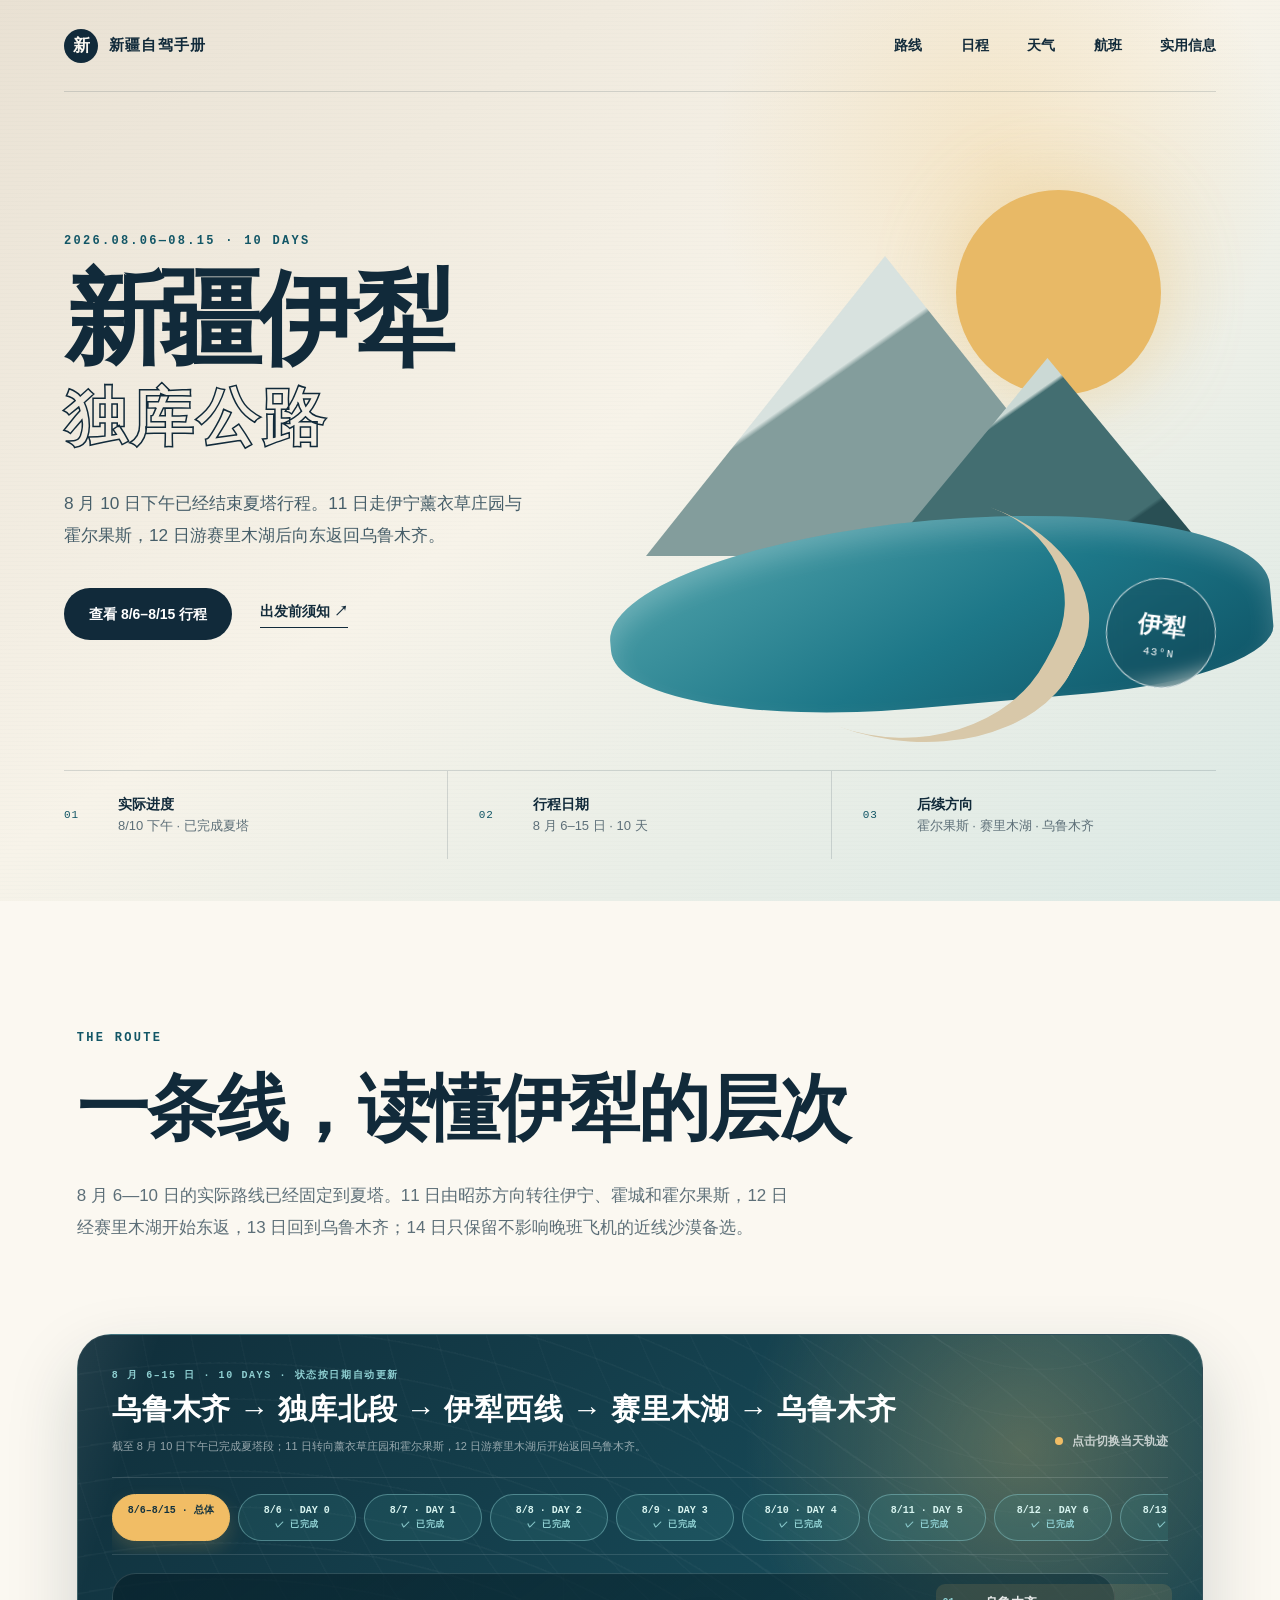
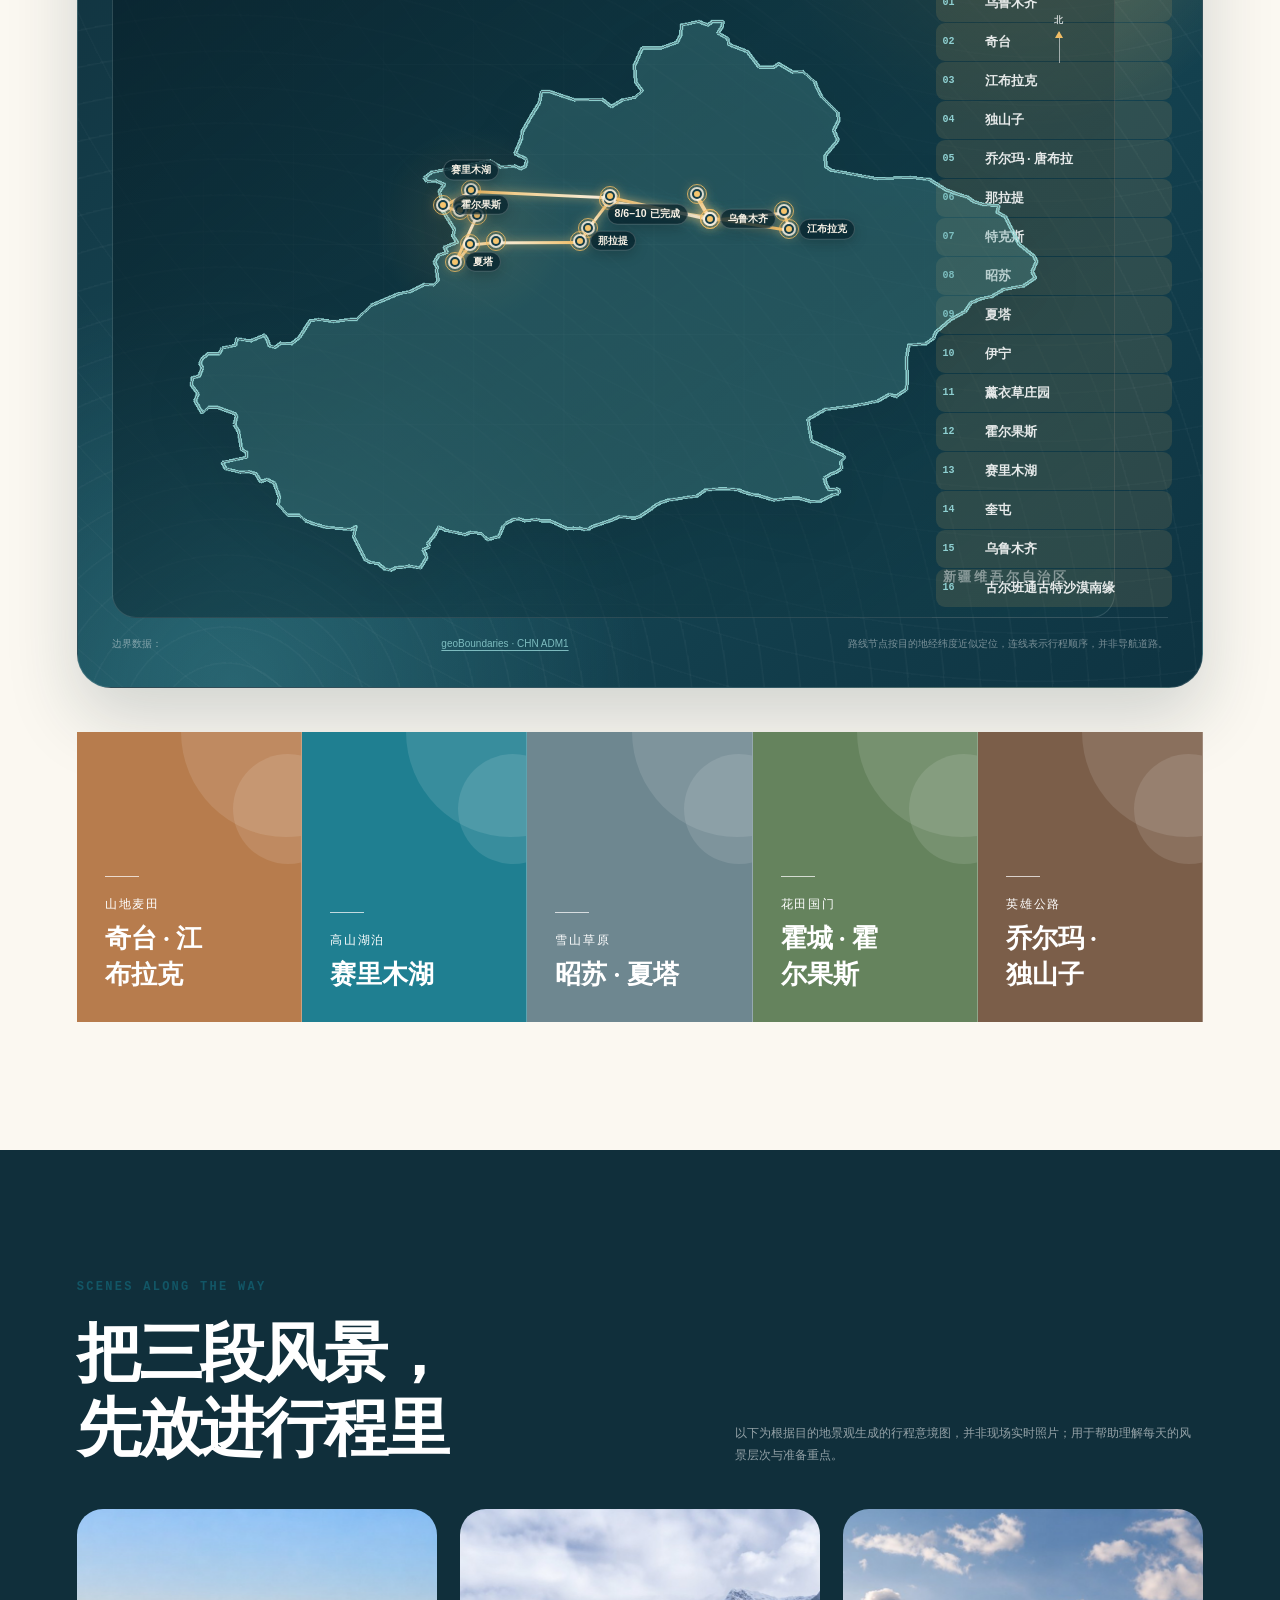
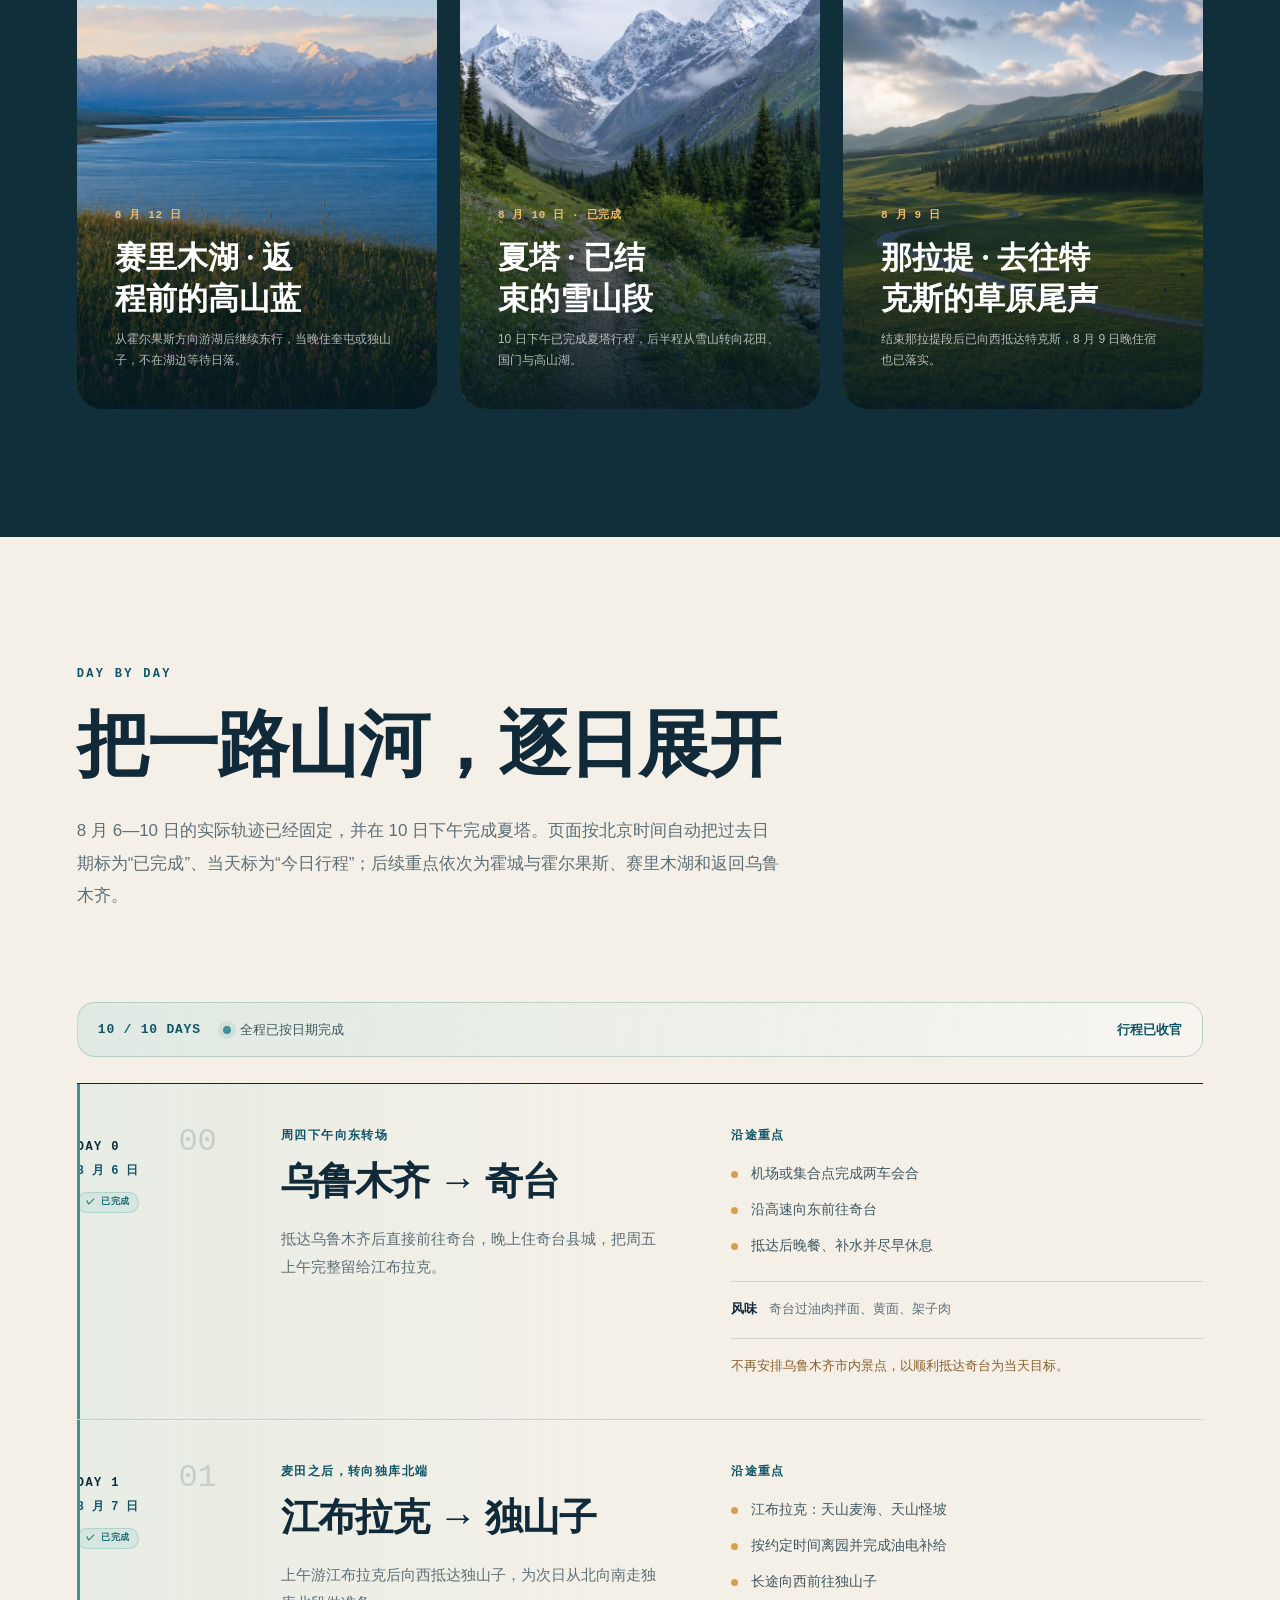
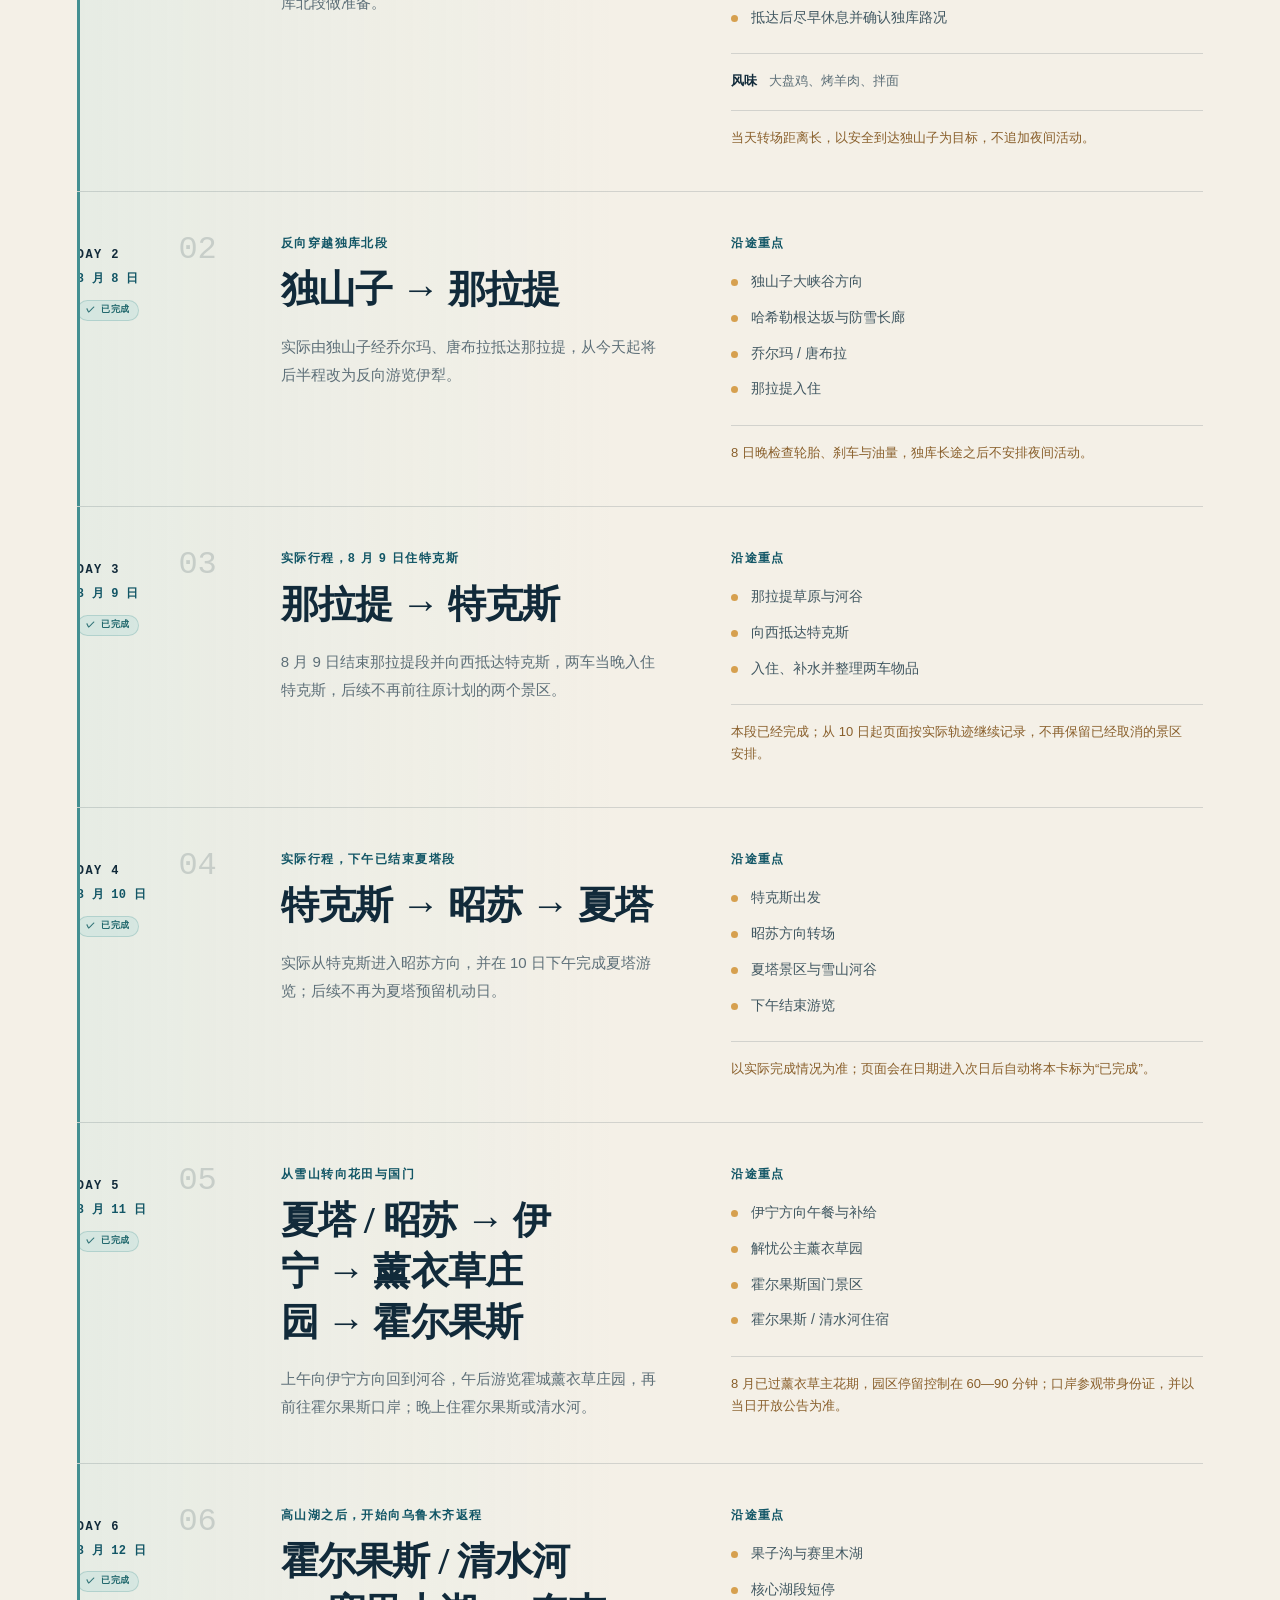
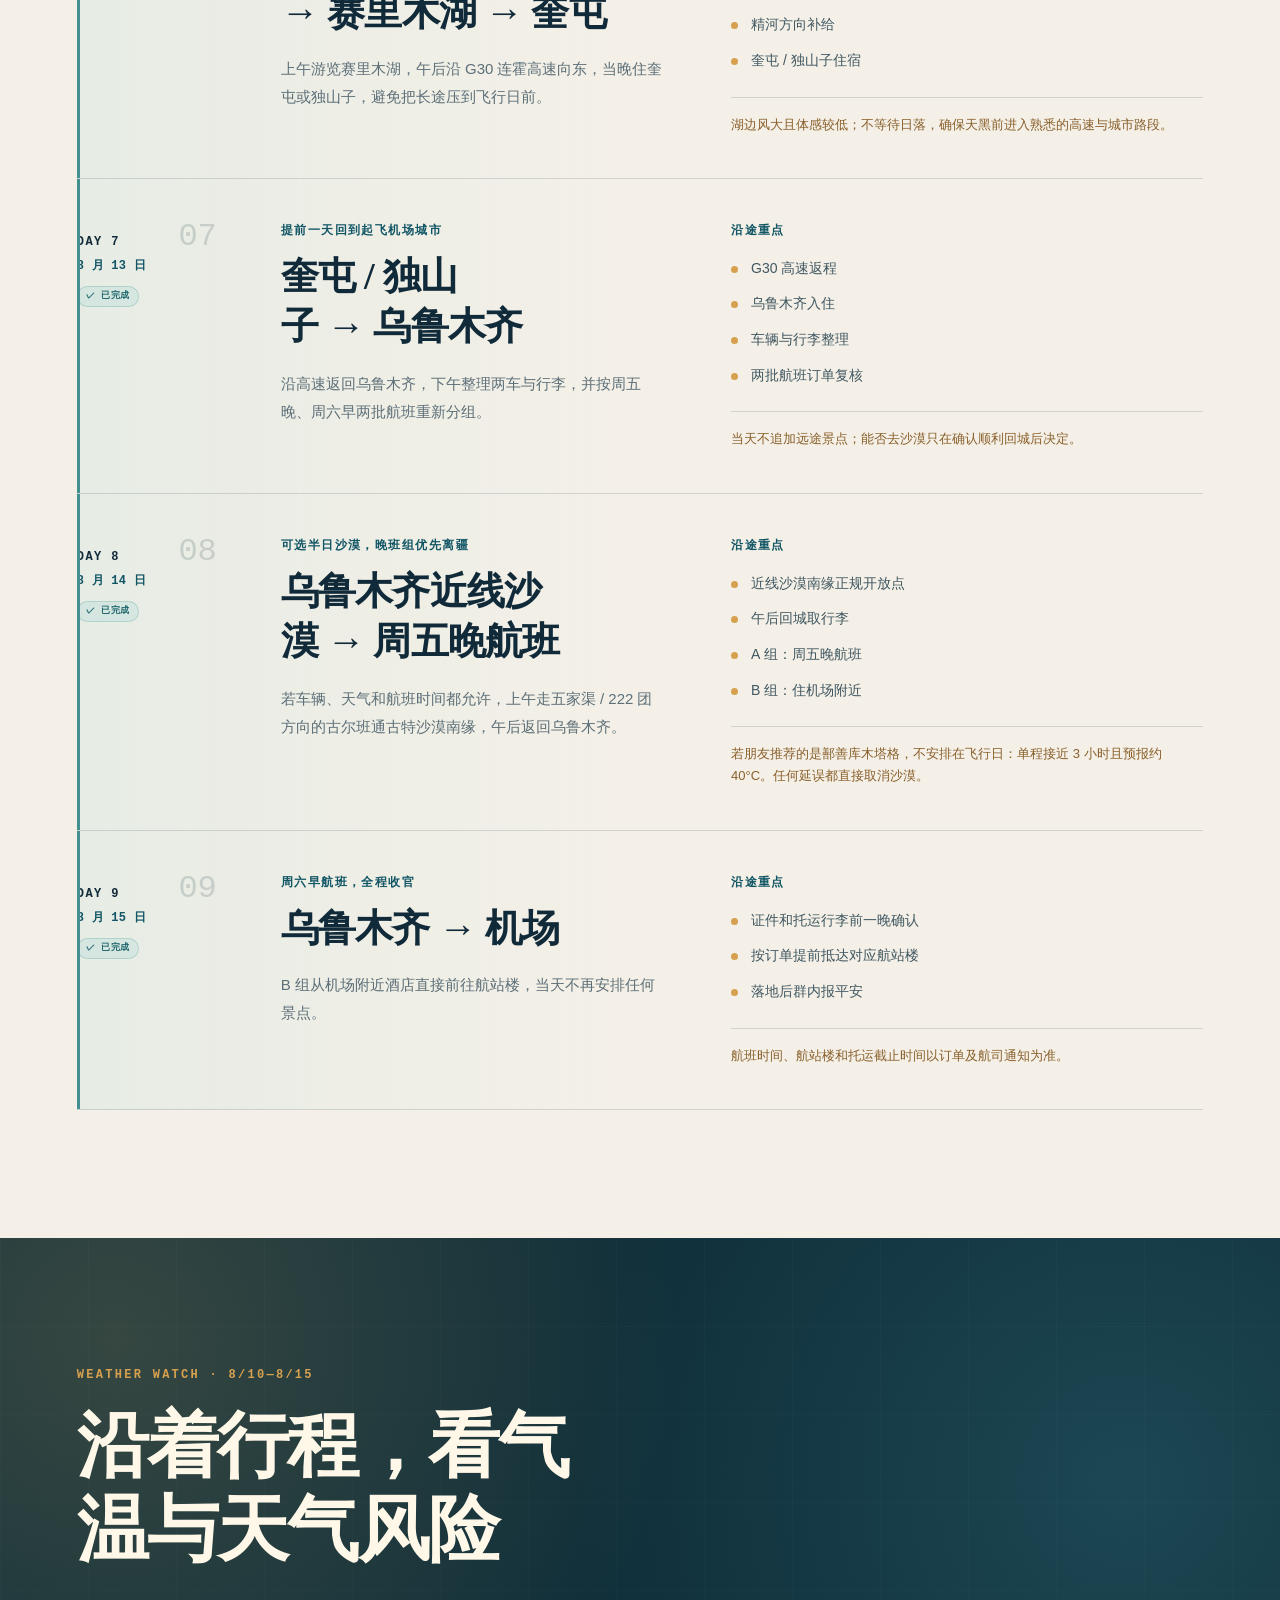
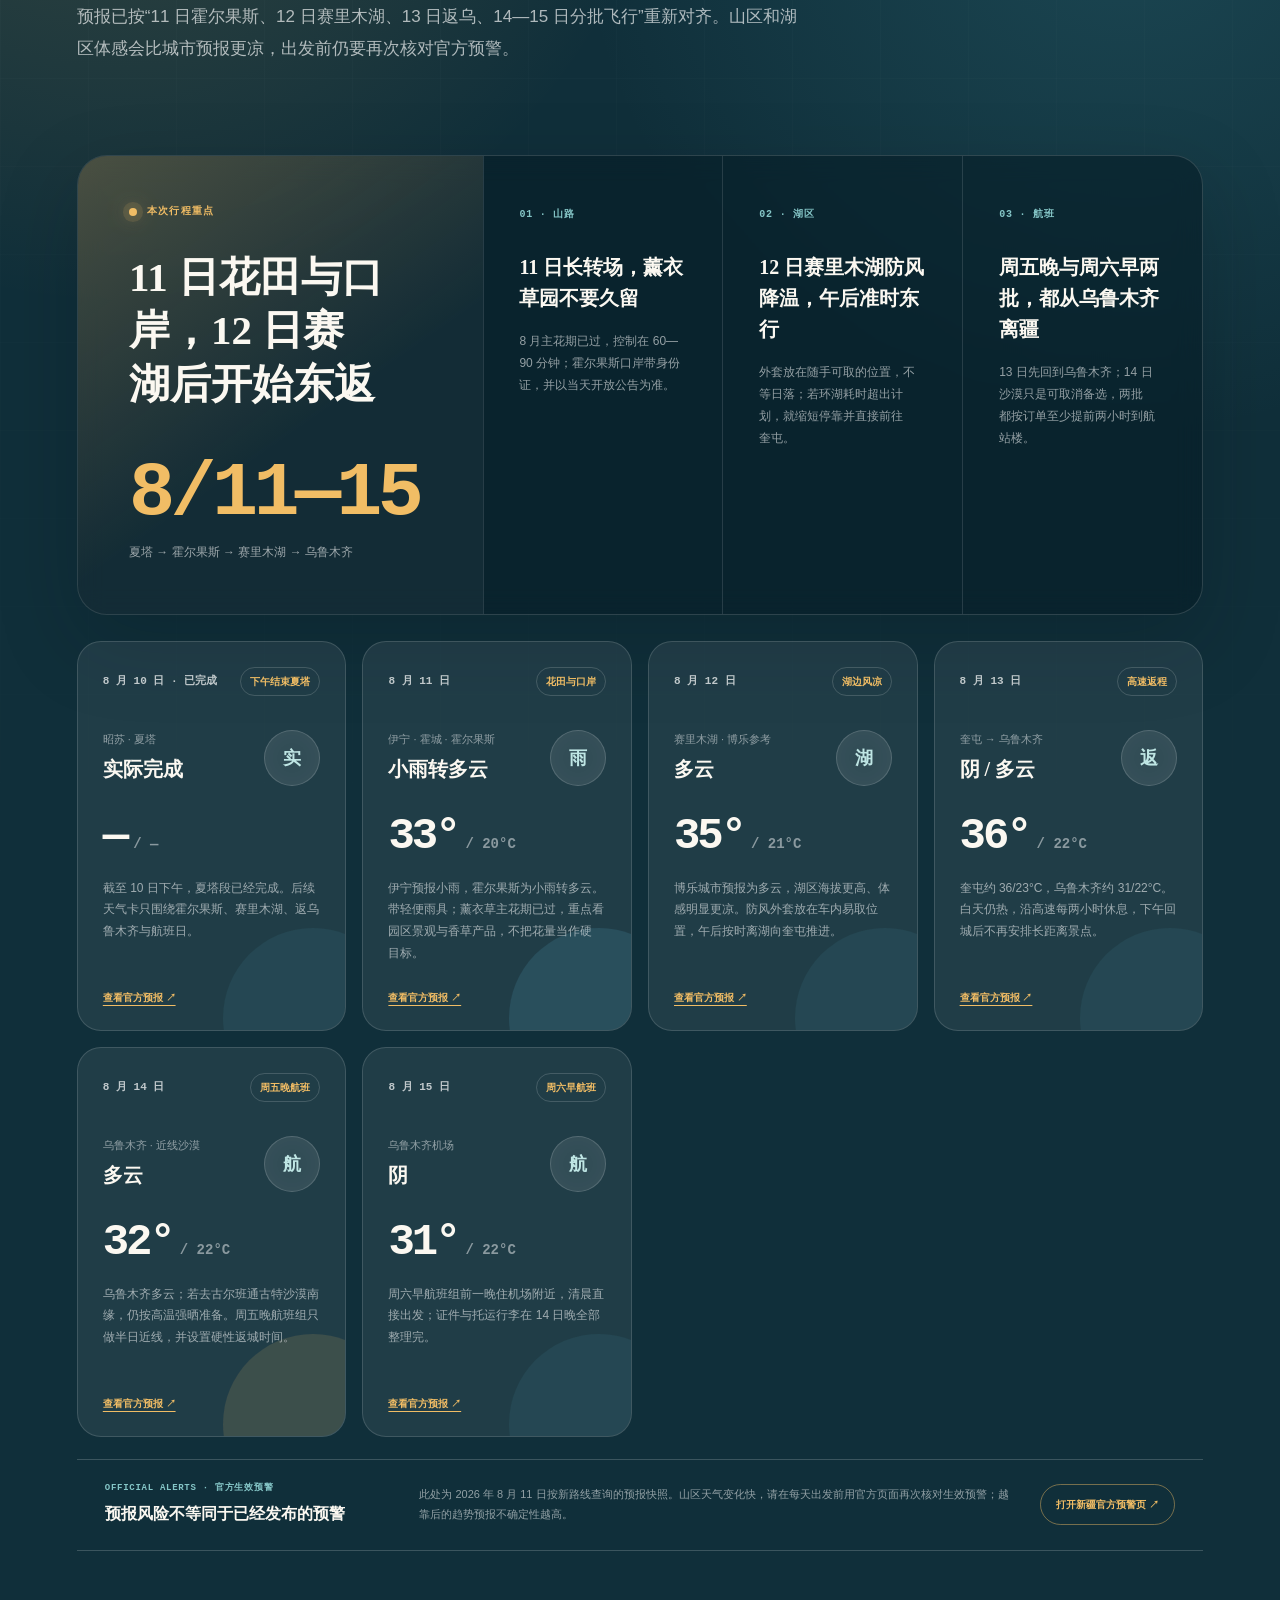
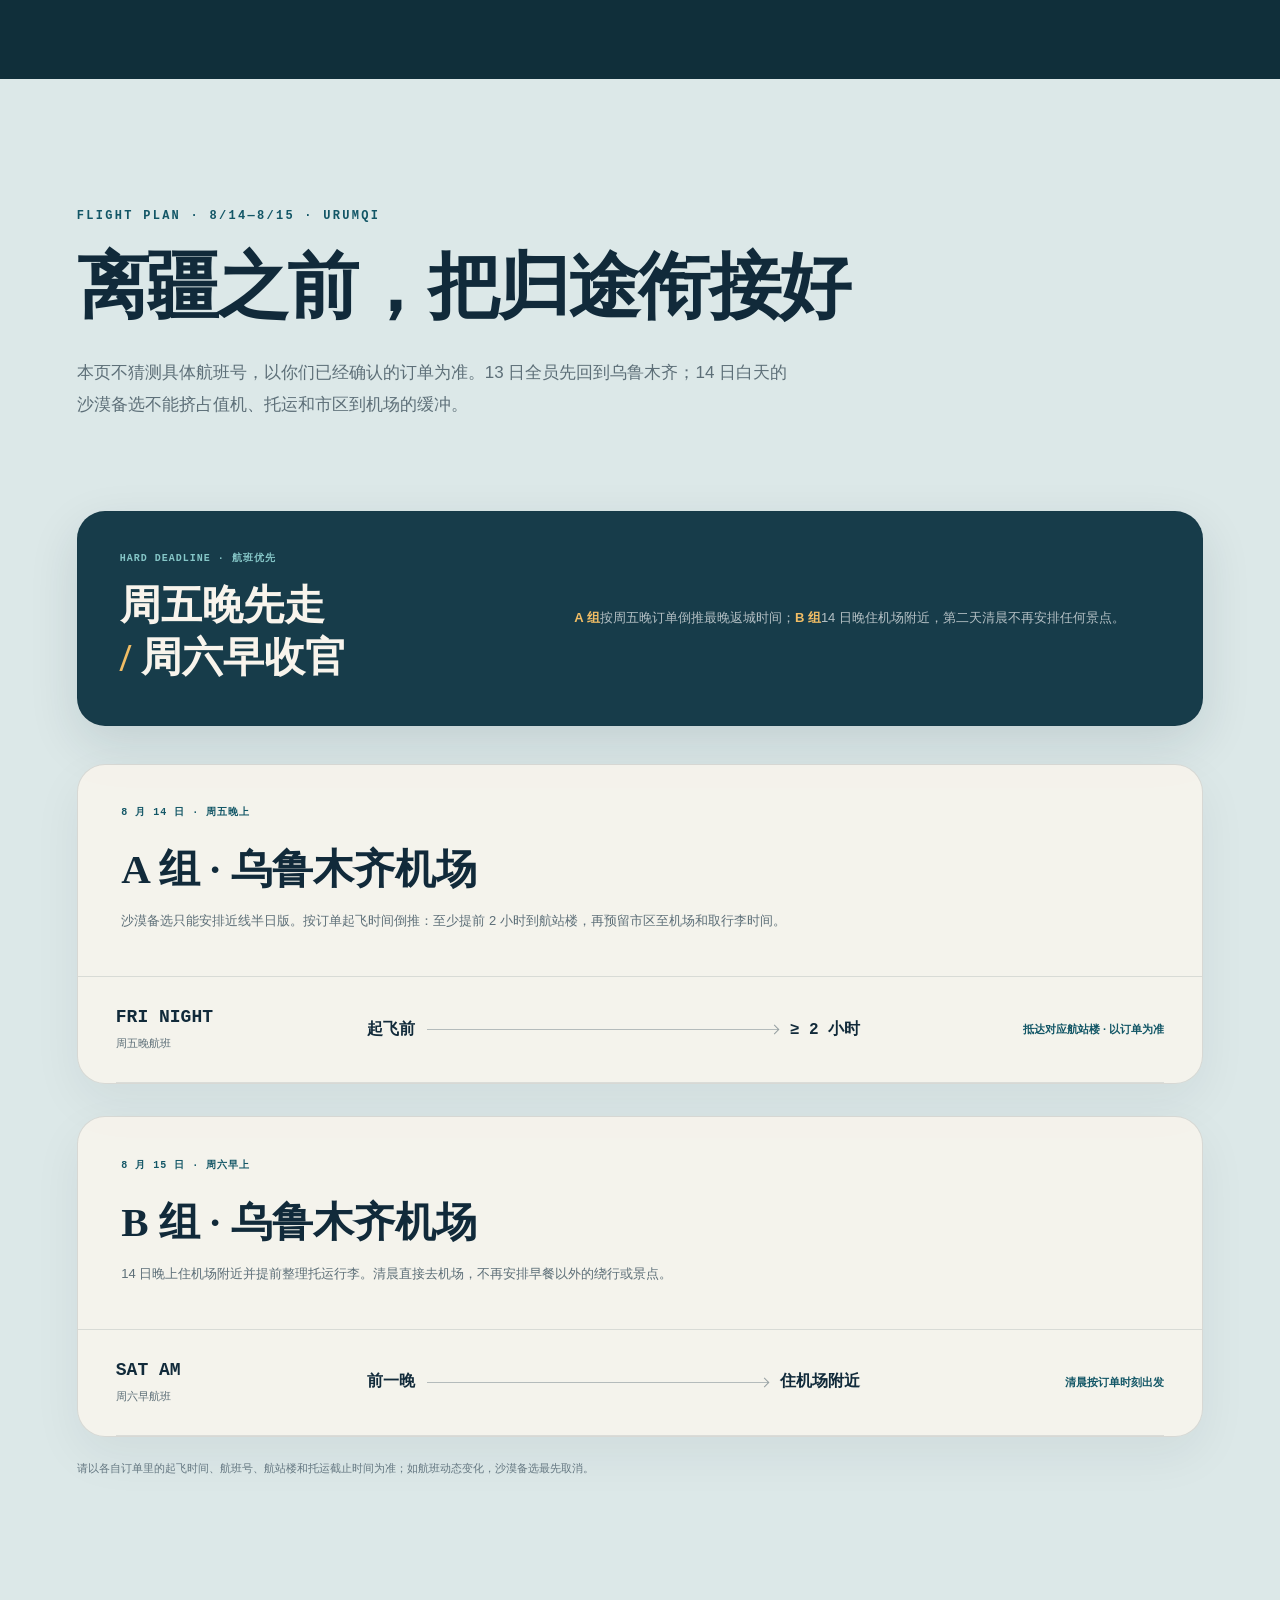
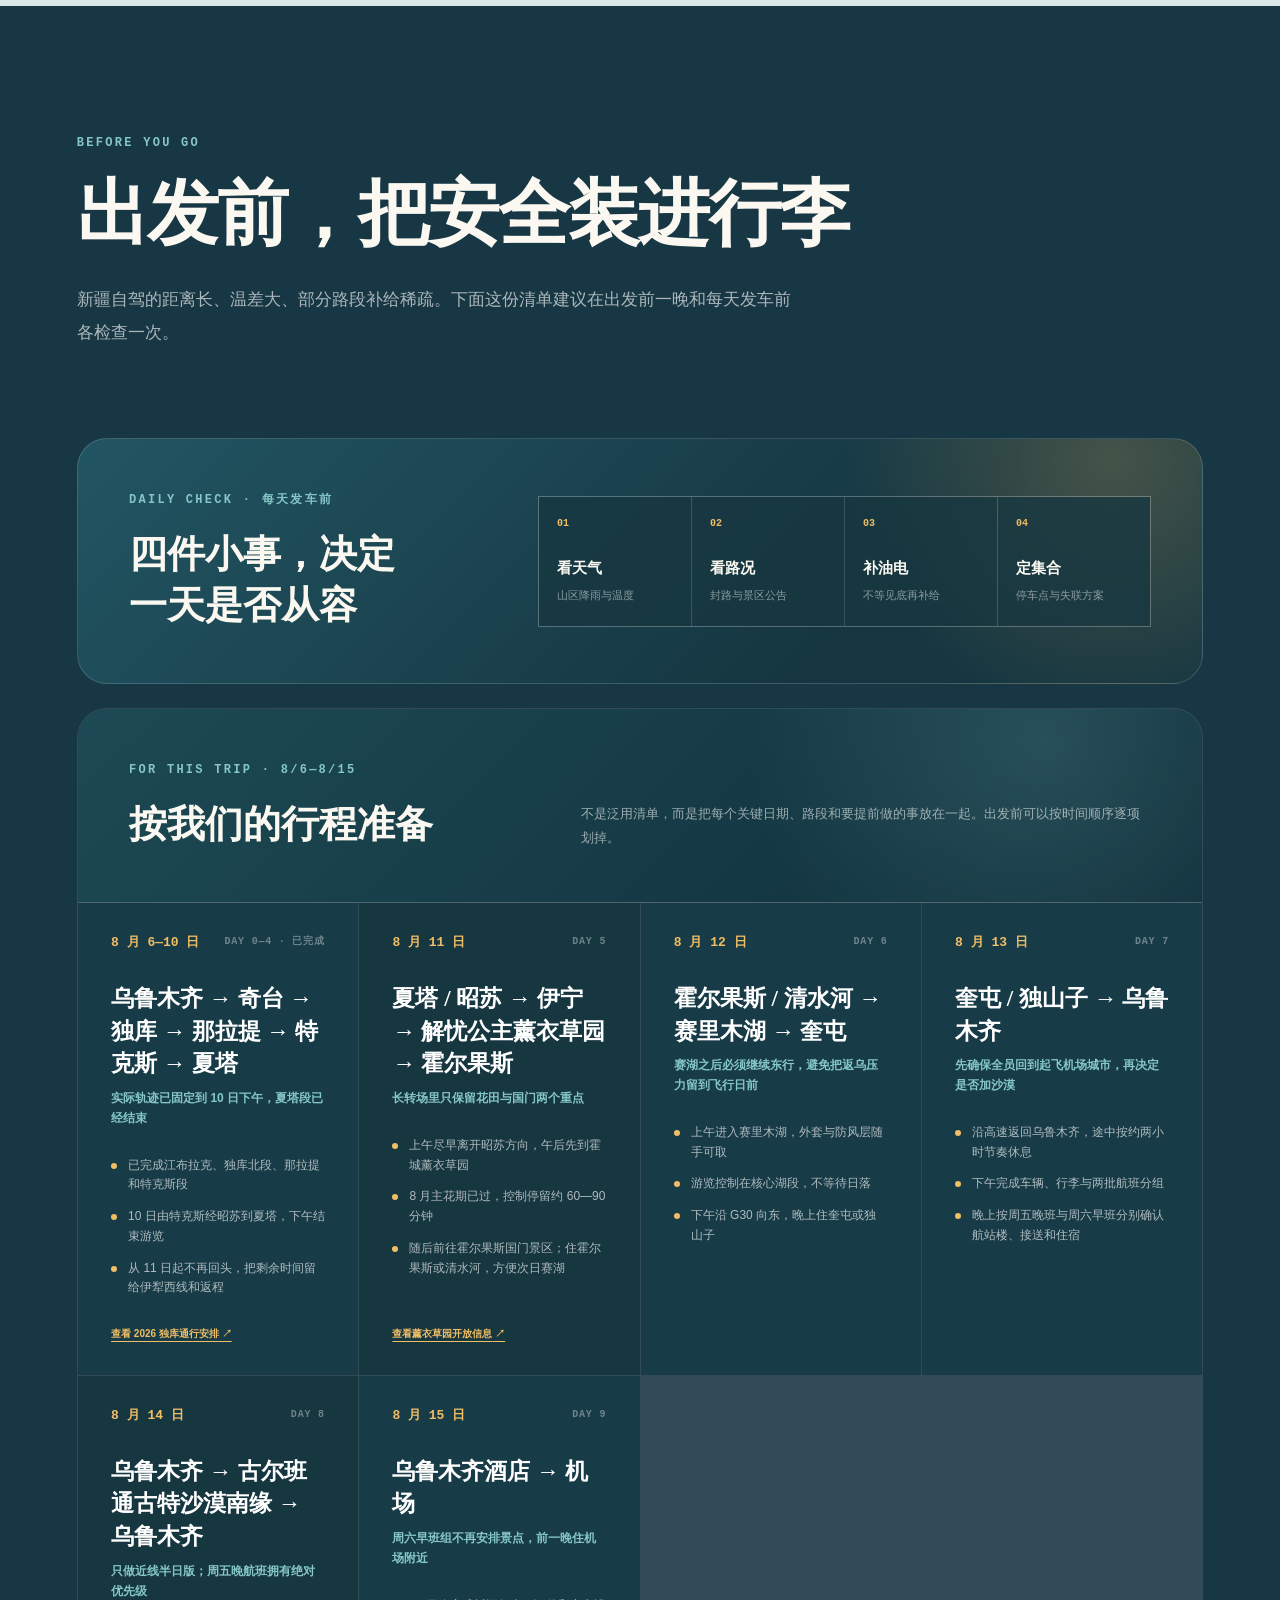
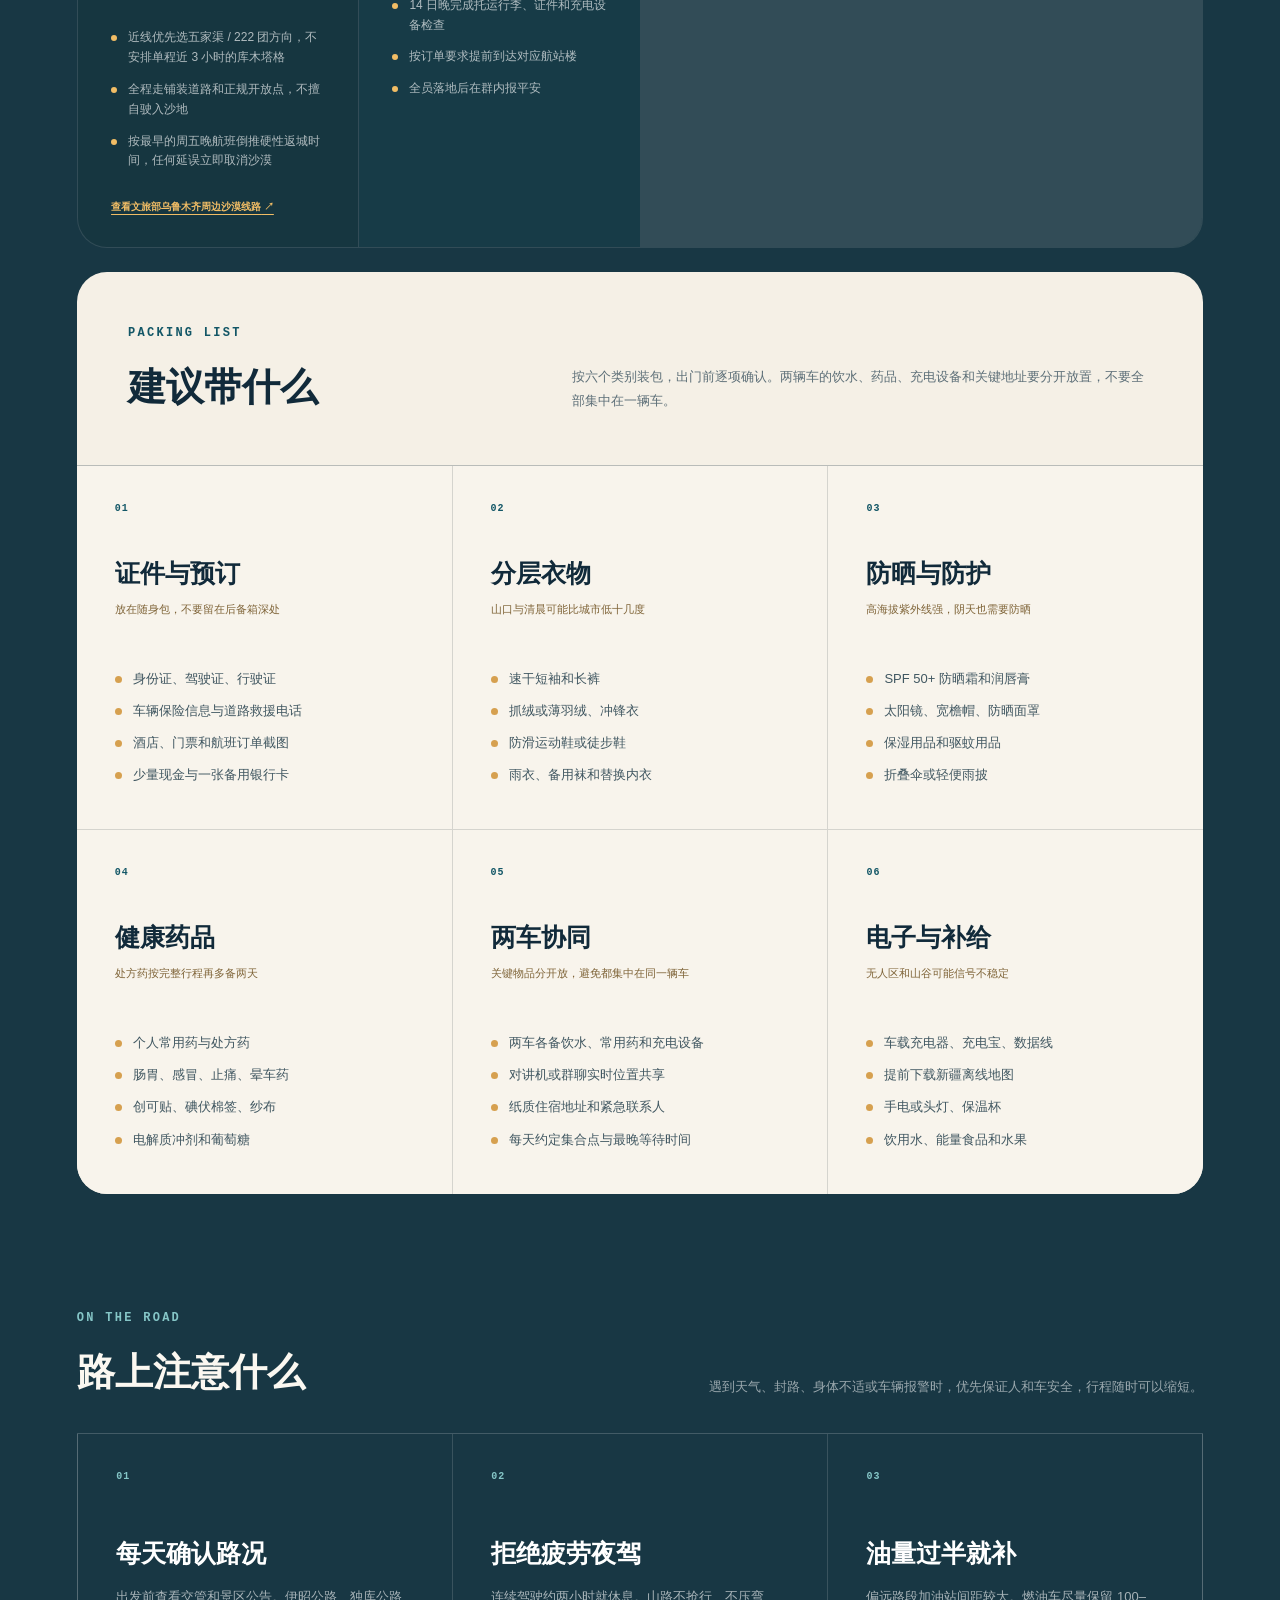
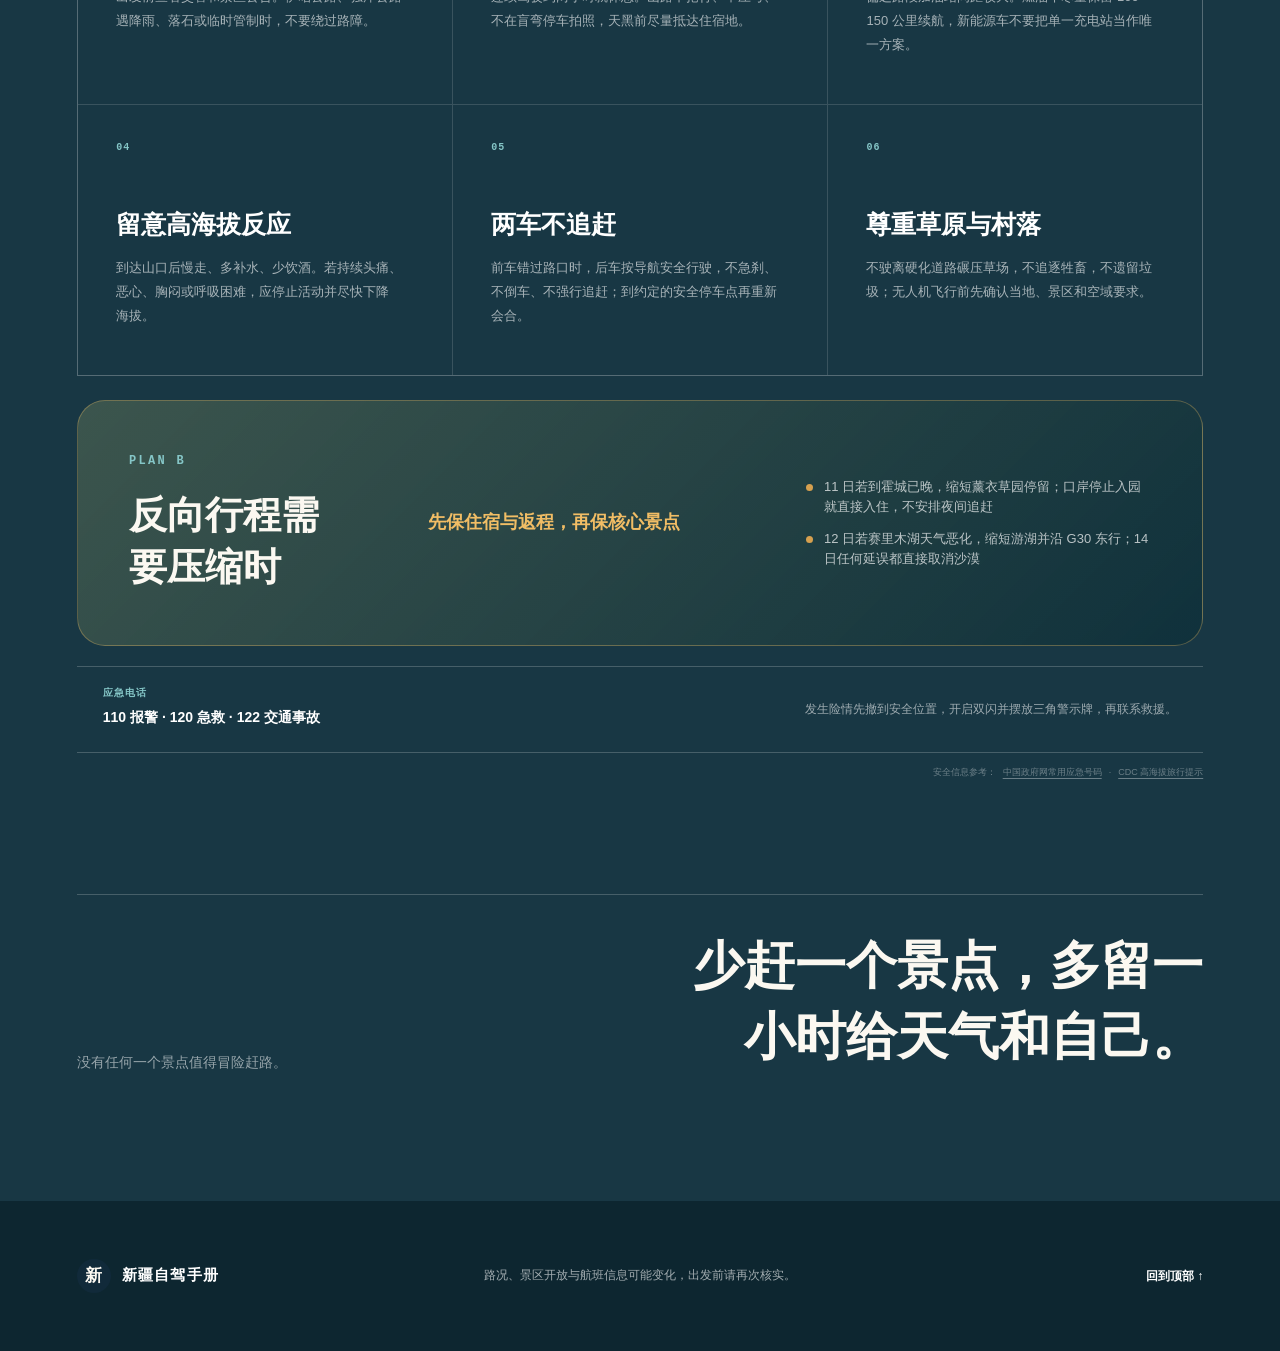
==== commit c5b72c2f: "Keep evergreen travel theme copy" ====
--- a/index.html
+++ b/index.html
@@ -1,5 +1,5 @@
-<!DOCTYPE html><html lang="zh-CN"><head><meta charSet="utf-8"/><meta name="viewport" content="width=device-width, initial-scale=1"/><link rel="preload" href="/xinjiang-outline.png" as="image"/><link rel="stylesheet" href="assets/index-Ceg8aJCJ.css" data-rsc-css-href="assets/index-Ceg8aJCJ.css" data-precedence="vite-rsc/importer-resources"/><title>新疆伊犁 · 独库公路夏季深度自驾旅行手册</title><meta name="description" content="一份按实际轨迹更新的 10 天新疆自驾手册：8 月 10 日下午已完成夏塔，后续串联霍城、霍尔果斯、赛里木湖并返回乌鲁木齐。"/><meta property="og:title" content="新疆伊犁 · 独库公路"/><meta property="og:description" content="10 天夏季深度自驾旅行手册"/><meta property="og:type" content="website"/><meta property="og:locale" content="zh_CN"/><meta property="og:image" content="https://chastelover.github.io/xinjiang-yili-roadtrip/og.jpg"/><meta property="og:image:width" content="1200"/><meta property="og:image:height" content="630"/><meta property="og:image:alt" content="新疆伊犁与独库公路夏季自驾旅行手册"/><meta name="twitter:card" content="summary_large_image"/><meta name="twitter:title" content="新疆伊犁 · 独库公路"/><meta name="twitter:description" content="10 天夏季深度自驾旅行手册"/><meta name="twitter:image" content="https://chastelover.github.io/xinjiang-yili-roadtrip/og.jpg"/>
-</head><body><main><header class="hero" id="top"><nav class="nav" aria-label="页面导航"><a class="brand" href="#top" aria-label="返回顶部"><span class="brand-mark">新</span><span>新疆自驾手册</span></a><div class="nav-links"><a href="#route">路线</a><a href="#itinerary">日程</a><a href="#weather">天气</a><a href="#flights">航班</a><a href="#tips">实用信息</a></div></nav><div class="hero-grid"><div class="hero-copy"><p class="hero-kicker">2026.08.06—08.15 · 10 DAYS</p><h1>新疆伊犁<span>独库公路</span></h1><p class="hero-lead">8 月 10 日下午已经结束夏塔行程。11 日走伊宁薰衣草庄园与霍尔果斯，12 日游赛里木湖后向东返回乌鲁木齐。</p><div class="hero-actions"><a class="primary-button" href="#itinerary">查看 8/6–8/15 行程</a><a class="text-link" href="#tips">出发前须知 <span aria-hidden="true">↗</span></a></div></div><div class="hero-art" aria-hidden="true"><div class="sun"></div><div class="mountain mountain-back"></div><div class="mountain mountain-front"></div><div class="lake-shape"></div><div class="road-shape"></div><div class="hero-stamp"><strong>伊犁</strong><span>43°N</span></div></div></div><div class="quick-facts" aria-label="行程概要"><div><span>01</span><p><strong>实际进度</strong>8/10 下午 · 已完成夏塔</p></div><div><span>02</span><p><strong>行程日期</strong>8 月 6–15 日 · 10 天</p></div><div><span>03</span><p><strong>后续方向</strong>霍尔果斯 · 赛里木湖 · 乌鲁木齐</p></div></div></header><section class="route-section" id="route"><div class="section-heading"><p class="eyebrow">THE ROUTE</p><h2>一条线，读懂伊犁的层次</h2><p class="section-intro">8 月 6—10 日的实际路线已经固定到夏塔。11 日由昭苏方向转往伊宁、霍城和霍尔果斯，12 日经赛里木湖开始东返，13 日回到乌鲁木齐；14 日只保留不影响晚班飞机的近线沙漠备选。</p></div><div class="route-journey"><input class="route-view-input" type="radio" id="route-view-all" aria-label="显示8/6–8/15 · 总体：乌鲁木齐 → 独库北段 → 伊犁西线 → 赛里木湖 → 乌鲁木齐" name="route-view" checked=""/><input class="route-view-input" type="radio" id="route-view-day-0" aria-label="显示8/6 · DAY 0：乌鲁木齐 → 奇台" name="route-view"/><input class="route-view-input" type="radio" id="route-view-day-1" aria-label="显示8/7 · DAY 1：奇台 → 江布拉克 → 独山子" name="route-view"/><input class="route-view-input" type="radio" id="route-view-day-2" aria-label="显示8/8 · DAY 2：独山子 → 乔尔玛 / 唐布拉 → 那拉提" name="route-view"/><input class="route-view-input" type="radio" id="route-view-day-3" aria-label="显示8/9 · DAY 3：那拉提 → 特克斯" name="route-view"/><input class="route-view-input" type="radio" id="route-view-day-4" aria-label="显示8/10 · DAY 4：特克斯 → 昭苏 → 夏塔" name="route-view"/><input class="route-view-input" type="radio" id="route-view-day-5" aria-label="显示8/11 · DAY 5：夏塔 / 昭苏 → 伊宁 → 薰衣草庄园 → 霍尔果斯" name="route-view"/><input class="route-view-input" type="radio" id="route-view-day-6" aria-label="显示8/12 · DAY 6：霍尔果斯 / 清水河 → 赛里木湖 → 奎屯" name="route-view"/><input class="route-view-input" type="radio" id="route-view-day-7" aria-label="显示8/13 · DAY 7：奎屯 / 独山子 → 乌鲁木齐" name="route-view"/><input class="route-view-input" type="radio" id="route-view-day-8" aria-label="显示8/14 · DAY 8：乌鲁木齐 → 古尔班通古特沙漠南缘 → 乌鲁木齐机场" name="route-view"/><input class="route-view-input" type="radio" id="route-view-day-9" aria-label="显示8/15 · DAY 9：乌鲁木齐 → 机场" name="route-view"/><div class="route-journey-head"><div class="route-mode-copy" aria-live="polite"><span class="route-mode-all"><small>8 月 6–15 日 · 10 DAYS · 状态按日期自动更新</small><strong>乌鲁木齐 → 独库北段 → 伊犁西线 → 赛里木湖 → 乌鲁木齐</strong><em>截至 8 月 10 日下午已完成夏塔段；11 日转向薰衣草庄园和霍尔果斯，12 日游赛里木湖后开始返回乌鲁木齐。</em></span><span class="route-mode-day-0"><small>8 月 6 日 · 周四下午 · 向东转场</small><strong>乌鲁木齐 → 奇台</strong><em>抵达后直接前往奇台，晚上在县城休息，为次日上午江布拉克留出时间。</em></span><span class="route-mode-day-1"><small>8 月 7 日 · 上午江布拉克 · 超长转场</small><strong>奇台 → 江布拉克 → 独山子</strong><em>上午游览江布拉克后向西抵达独山子，为次日从北向南穿越独库北段做准备。</em></span><span class="route-mode-day-2"><small>8 月 8 日 · 实际行程 · 独库反向穿越</small><strong>独山子 → 乔尔玛 / 唐布拉 → 那拉提</strong><em>今天已从独山子沿独库北段向南抵达那拉提，原计划从此整体反向重排。</em></span><span class="route-mode-day-3"><small>8 月 9 日 · 实际行程 · 住宿特克斯</small><strong>那拉提 → 特克斯</strong><em>已结束那拉提段并向西抵达特克斯，9 日晚住特克斯；后续不再进入琼库什台和喀拉峻。</em></span><span class="route-mode-day-4"><small>8 月 10 日 · 实际行程 · 下午结束夏塔</small><strong>特克斯 → 昭苏 → 夏塔</strong><em>实际行程已在 10 日下午完成夏塔段，后续不再为夏塔预留机动日。</em></span><span class="route-mode-day-5"><small>8 月 11 日 · 伊犁西线 · 花田与口岸</small><strong>夏塔 / 昭苏 → 伊宁 → 薰衣草庄园 → 霍尔果斯</strong><em>先向伊宁方向回到河谷，再到霍城薰衣草庄园，下午前往霍尔果斯口岸；建议住霍尔果斯或清水河。</em></span><span class="route-mode-day-6"><small>8 月 12 日 · 高山湖 → 高速东行</small><strong>霍尔果斯 / 清水河 → 赛里木湖 → 奎屯</strong><em>上午进入赛里木湖，控制游览节奏；午后沿连霍高速向东，晚上住奎屯或独山子。</em></span><span class="route-mode-day-7"><small>8 月 13 日 · 返回乌鲁木齐</small><strong>奎屯 / 独山子 → 乌鲁木齐</strong><em>沿高速返回乌鲁木齐，下午完成车辆与行李整理，为两批航班和沙漠备选留出缓冲。</em></span><span class="route-mode-day-8"><small>8 月 14 日 · 周五 · 沙漠备选 / 晚班离疆</small><strong>乌鲁木齐 → 古尔班通古特沙漠南缘 → 乌鲁木齐机场</strong><em>只安排乌鲁木齐北侧近线沙漠半日版；周五晚航班组最晚下午返回市区取行李并前往机场。</em></span><span class="route-mode-day-9"><small>8 月 15 日 · 周六清晨 · 全程收官</small><strong>乌鲁木齐 → 机场</strong><em>周六早班组前一晚住机场附近，清晨按航司要求提前抵达；当天不再安排任何景点。</em></span></div><p class="route-live"><span class="route-live-dot"></span>点击切换当天轨迹</p></div><div class="route-day-switcher" aria-label="选择总体或每日路线"><label for="route-view-all" data-route-replay="all" title="再次点击可重新播放总体路线" tabindex="0"><span>8/6–8/15 · 总体</span></label><label for="route-view-day-0" class="is-completed" data-trip-date="2026-08-06" data-trip-status="completed"><span>8/6 · DAY 0</span><em data-trip-status-label="true">✓ 已完成</em></label><label for="route-view-day-1" class="is-completed" data-trip-date="2026-08-07" data-trip-status="completed"><span>8/7 · DAY 1</span><em data-trip-status-label="true">✓ 已完成</em></label><label for="route-view-day-2" class="is-completed" data-trip-date="2026-08-08" data-trip-status="completed"><span>8/8 · DAY 2</span><em data-trip-status-label="true">✓ 已完成</em></label><label for="route-view-day-3" class="is-completed" data-trip-date="2026-08-09" data-trip-status="completed"><span>8/9 · DAY 3</span><em data-trip-status-label="true">✓ 已完成</em></label><label for="route-view-day-4" class="is-completed" data-trip-date="2026-08-10" data-trip-status="completed"><span>8/10 · DAY 4</span><em data-trip-status-label="true">✓ 已完成</em></label><label for="route-view-day-5" class="is-current" data-trip-date="2026-08-11" data-trip-status="current"><span>8/11 · DAY 5</span><em data-trip-status-label="true">● 今日行程</em></label><label for="route-view-day-6" class="is-upcoming" data-trip-date="2026-08-12" data-trip-status="upcoming"><span>8/12 · DAY 6</span><em data-trip-status-label="true">待出发</em></label><label for="route-view-day-7" class="is-upcoming" data-trip-date="2026-08-13" data-trip-status="upcoming"><span>8/13 · DAY 7</span><em data-trip-status-label="true">待出发</em></label><label for="route-view-day-8" class="is-upcoming" data-trip-date="2026-08-14" data-trip-status="upcoming"><span>8/14 · DAY 8</span><em data-trip-status-label="true">待出发</em></label><label for="route-view-day-9" class="is-upcoming" data-trip-date="2026-08-15" data-trip-status="upcoming"><span>8/15 · DAY 9</span><em data-trip-status-label="true">待出发</em></label></div><div class="route-scroll" role="region" aria-label="新疆实景轮廓路线图：乌鲁木齐，奇台，江布拉克，独山子，乔尔玛 · 唐布拉，那拉提，特克斯，昭苏，夏塔，伊宁，薰衣草庄园，霍尔果斯，赛里木湖，奎屯，乌鲁木齐，古尔班通古特沙漠南缘" tabindex="0"><div class="route-map-layout"><div class="route-map-plot" aria-hidden="true"><img class="route-map-shape" src="xinjiang-outline.png" width="1400" height="900" alt=""/><div class="route-map-grid"></div><span class="route-map-title">新疆维吾尔自治区</span><span class="route-map-compass"><strong>北</strong><i></i></span><div class="route-layer route-layer-all route-layer-all"><span class="route-map-segment" style="left:59.68401168355537%;top:38.047181500882616%;width:7.36685669477194%;transform:rotate(-5.675872774549616deg);--segment-index:0"><i></i><b></b></span><span class="route-map-segment" style="left:67.01475092857727%;top:36.91382323411351%;width:1.8591545268382197%;transform:rotate(72.49737150034711deg);--segment-index:1"><i></i><b></b></span><span class="route-map-segment" style="left:67.57389081940181%;top:39.67195006957909%;width:18.234831155064736%;transform:rotate(-170.80218309345deg);--segment-index:2"><i></i><b></b></span><span class="route-map-segment" style="left:49.57351662851233%;top:35.13794022984784%;width:3.492841254975243%;transform:rotate(127.23483398156449deg);--segment-index:3"><i></i><b></b></span><span class="route-map-segment" style="left:47.46005682897639%;top:39.46373514118031%;width:1.5328165014952229%;transform:rotate(122.15229514127248deg);--segment-index:4"><i></i><b></b></span><span class="route-map-segment" style="left:46.64433550283972%;top:41.48243943313546%;width:8.379764745056951%;transform:rotate(179.74648050622793deg);--segment-index:5"><i></i><b></b></span><span class="route-map-segment" style="left:38.264652788890324%;top:41.54011669861988%;width:2.645318851933553%;transform:rotate(174.36931724236277deg);--segment-index:6"><i></i><b></b></span><span class="route-map-segment" style="left:35.63209759999468%;top:41.94385755701091%;width:2.2699637765228946%;transform:rotate(128.3674853848507deg);--segment-index:7"><i></i><b></b></span><span class="route-map-segment" style="left:34.22312440030409%;top:44.712366300263675%;width:5.086605098974445%;transform:rotate(-65.26569747095581deg);--segment-index:8"><i></i><b></b></span><span class="route-map-segment" style="left:36.35141549667884%;top:37.525779020903364%;width:1.730692237736292%;transform:rotate(-162.03086025983598deg);--segment-index:9"><i></i><b></b></span><span class="route-map-segment" style="left:34.70514154756665%;top:36.6952263979275%;width:1.7828427966519071%;transform:rotate(-163.0724869358468deg);--segment-index:10"><i></i><b></b></span><span class="route-map-segment" style="left:32.999542411099085%;top:35.88774468114544%;width:3.177854112655871%;transform:rotate(-27.820811829145885deg);--segment-index:11"><i></i><b></b></span><span class="route-map-segment" style="left:35.81007316206087%;top:33.580654061768136%;width:13.814909173889573%;transform:rotate(2.6151310475868765deg);--segment-index:12"><i></i><b></b></span><span class="route-map-segment" style="left:49.61059487060947%;top:34.5611675750035%;width:10.319682524761012%;transform:rotate(12.542205007317197deg);--segment-index:13"><i></i><b></b></span><span class="route-map-segment" style="left:59.68401168355537%;top:38.047181500882616%;width:2.781564152386436%;transform:rotate(-119.2712166619784deg);--segment-index:14"><i></i><b></b></span><span class="route-map-segment" style="left:58.32398176343296%;top:34.27278124758136%;width:2.781564152386436%;transform:rotate(60.7287833380216deg);--segment-index:15"><i></i><b></b></span><span class="route-map-point" style="left:59.68401168355537%;top:38.047181500882616%;--stop-index:0"></span><span class="route-map-point" style="left:67.01475092857727%;top:36.91382323411351%;--stop-index:1"></span><span class="route-map-point" style="left:67.57389081940181%;top:39.67195006957909%;--stop-index:2"></span><span class="route-map-point" style="left:49.57351662851233%;top:35.13794022984784%;--stop-index:3"></span><span class="route-map-point" style="left:47.46005682897639%;top:39.46373514118031%;--stop-index:4"></span><span class="route-map-point" style="left:46.64433550283972%;top:41.48243943313546%;--stop-index:5"></span><span class="route-map-point" style="left:38.264652788890324%;top:41.54011669861988%;--stop-index:6"></span><span class="route-map-point" style="left:35.63209759999468%;top:41.94385755701091%;--stop-index:7"></span><span class="route-map-point" style="left:34.22312440030409%;top:44.712366300263675%;--stop-index:8"></span><span class="route-map-point" style="left:36.35141549667884%;top:37.525779020903364%;--stop-index:9"></span><span class="route-map-point" style="left:34.70514154756665%;top:36.6952263979275%;--stop-index:10"></span><span class="route-map-point" style="left:32.999542411099085%;top:35.88774468114544%;--stop-index:11"></span><span class="route-map-point" style="left:35.81007316206087%;top:33.580654061768136%;--stop-index:12"></span><span class="route-map-point" style="left:49.61059487060947%;top:34.5611675750035%;--stop-index:13"></span><span class="route-map-point" style="left:59.68401168355537%;top:38.047181500882616%;--stop-index:14"></span><span class="route-map-point" style="left:58.32398176343296%;top:34.27278124758136%;--stop-index:15"></span></div><div class="route-layer route-layer-day-0 route-layer-day"><span class="route-map-segment" style="left:59.68401168355537%;top:38.047181500882616%;width:7.36685669477194%;transform:rotate(-5.675872774549616deg);--segment-index:0"><i></i><b></b></span><span class="route-map-point" style="left:59.68401168355537%;top:38.047181500882616%;--stop-index:0"><strong class="is-start">乌鲁木齐</strong></span><span class="route-map-point" style="left:67.01475092857727%;top:36.91382323411351%;--stop-index:1"><strong class="is-end">奇台</strong></span></div><div class="route-layer route-layer-day-1 route-layer-day"><span class="route-map-segment" style="left:67.01475092857727%;top:36.91382323411351%;width:1.8591545268382197%;transform:rotate(72.49737150034711deg);--segment-index:0"><i></i><b></b></span><span class="route-map-segment" style="left:67.57389081940181%;top:39.67195006957909%;width:18.234831155064736%;transform:rotate(-170.80218309345deg);--segment-index:1"><i></i><b></b></span><span class="route-map-point" style="left:67.01475092857727%;top:36.91382323411351%;--stop-index:0"><strong class="is-start">奇台</strong></span><span class="route-map-point" style="left:67.57389081940181%;top:39.67195006957909%;--stop-index:1"></span><span class="route-map-point" style="left:49.57351662851233%;top:35.13794022984784%;--stop-index:2"><strong class="is-end">独山子</strong></span></div><div class="route-layer route-layer-day-2 route-layer-day"><span class="route-map-segment" style="left:49.57351662851233%;top:35.13794022984784%;width:3.492841254975243%;transform:rotate(127.23483398156449deg);--segment-index:0"><i></i><b></b></span><span class="route-map-segment" style="left:47.46005682897639%;top:39.46373514118031%;width:1.5328165014952229%;transform:rotate(122.15229514127248deg);--segment-index:1"><i></i><b></b></span><span class="route-map-point" style="left:49.57351662851233%;top:35.13794022984784%;--stop-index:0"><strong class="is-start">独山子</strong></span><span class="route-map-point" style="left:47.46005682897639%;top:39.46373514118031%;--stop-index:1"></span><span class="route-map-point" style="left:46.64433550283972%;top:41.48243943313546%;--stop-index:2"><strong class="is-end">那拉提</strong></span></div><div class="route-layer route-layer-day-3 route-layer-day"><span class="route-map-segment" style="left:46.64433550283972%;top:41.48243943313546%;width:8.379764745056951%;transform:rotate(179.74648050622793deg);--segment-index:0"><i></i><b></b></span><span class="route-map-point" style="left:46.64433550283972%;top:41.48243943313546%;--stop-index:0"><strong class="is-start">那拉提</strong></span><span class="route-map-point" style="left:38.264652788890324%;top:41.54011669861988%;--stop-index:1"><strong class="is-end">特克斯</strong></span></div><div class="route-layer route-layer-day-4 route-layer-day"><span class="route-map-segment" style="left:38.264652788890324%;top:41.54011669861988%;width:2.645318851933553%;transform:rotate(174.36931724236277deg);--segment-index:0"><i></i><b></b></span><span class="route-map-segment" style="left:35.63209759999468%;top:41.94385755701091%;width:2.2699637765228946%;transform:rotate(128.3674853848507deg);--segment-index:1"><i></i><b></b></span><span class="route-map-point" style="left:38.264652788890324%;top:41.54011669861988%;--stop-index:0"><strong class="is-start">特克斯</strong></span><span class="route-map-point" style="left:35.63209759999468%;top:41.94385755701091%;--stop-index:1"></span><span class="route-map-point" style="left:34.22312440030409%;top:44.712366300263675%;--stop-index:2"><strong class="is-end">夏塔</strong></span></div><div class="route-layer route-layer-day-5 route-layer-day"><span class="route-map-segment" style="left:34.22312440030409%;top:44.712366300263675%;width:5.086605098974445%;transform:rotate(-65.26569747095581deg);--segment-index:0"><i></i><b></b></span><span class="route-map-segment" style="left:36.35141549667884%;top:37.525779020903364%;width:1.730692237736292%;transform:rotate(-162.03086025983598deg);--segment-index:1"><i></i><b></b></span><span class="route-map-segment" style="left:34.70514154756665%;top:36.6952263979275%;width:1.7828427966519071%;transform:rotate(-163.0724869358468deg);--segment-index:2"><i></i><b></b></span><span class="route-map-point" style="left:34.22312440030409%;top:44.712366300263675%;--stop-index:0"><strong class="is-start">夏塔</strong></span><span class="route-map-point" style="left:36.35141549667884%;top:37.525779020903364%;--stop-index:1"></span><span class="route-map-point" style="left:34.70514154756665%;top:36.6952263979275%;--stop-index:2"></span><span class="route-map-point" style="left:32.999542411099085%;top:35.88774468114544%;--stop-index:3"><strong class="is-end">霍尔果斯</strong></span></div><div class="route-layer route-layer-day-6 route-layer-day"><span class="route-map-segment" style="left:32.999542411099085%;top:35.88774468114544%;width:3.177854112655871%;transform:rotate(-27.820811829145885deg);--segment-index:0"><i></i><b></b></span><span class="route-map-segment" style="left:35.81007316206087%;top:33.580654061768136%;width:13.814909173889573%;transform:rotate(2.6151310475868765deg);--segment-index:1"><i></i><b></b></span><span class="route-map-point" style="left:32.999542411099085%;top:35.88774468114544%;--stop-index:0"><strong class="is-start">霍尔果斯</strong></span><span class="route-map-point" style="left:35.81007316206087%;top:33.580654061768136%;--stop-index:1"></span><span class="route-map-point" style="left:49.61059487060947%;top:34.5611675750035%;--stop-index:2"><strong class="is-end">奎屯</strong></span></div><div class="route-layer route-layer-day-7 route-layer-day"><span class="route-map-segment" style="left:49.61059487060947%;top:34.5611675750035%;width:10.319682524761012%;transform:rotate(12.542205007317197deg);--segment-index:0"><i></i><b></b></span><span class="route-map-point" style="left:49.61059487060947%;top:34.5611675750035%;--stop-index:0"><strong class="is-start">奎屯</strong></span><span class="route-map-point" style="left:59.68401168355537%;top:38.047181500882616%;--stop-index:1"><strong class="is-end">乌鲁木齐</strong></span></div><div class="route-layer route-layer-day-8 route-layer-day"><span class="route-map-segment" style="left:59.68401168355537%;top:38.047181500882616%;width:2.781564152386436%;transform:rotate(-119.2712166619784deg);--segment-index:0"><i></i><b></b></span><span class="route-map-segment" style="left:58.32398176343296%;top:34.27278124758136%;width:2.781564152386436%;transform:rotate(60.7287833380216deg);--segment-index:1"><i></i><b></b></span><span class="route-map-point" style="left:59.68401168355537%;top:38.047181500882616%;--stop-index:0"><strong class="is-start">乌鲁木齐</strong></span><span class="route-map-point" style="left:58.32398176343296%;top:34.27278124758136%;--stop-index:1"></span><span class="route-map-point" style="left:59.68401168355537%;top:38.047181500882616%;--stop-index:2"><strong class="is-end">乌鲁木齐</strong></span></div><div class="route-layer route-layer-day-9 route-layer-day"><span class="route-map-point" style="left:59.68401168355537%;top:38.047181500882616%;--stop-index:0"><strong class="is-start">乌鲁木齐</strong></span></div><span class="route-map-label right" style="left:59.68401168355537%;top:38.047181500882616%">乌鲁木齐</span><span class="route-map-label right" style="left:67.57389081940181%;top:39.67195006957909%">江布拉克</span><span class="route-map-label top" style="left:35.81007316206087%;top:33.580654061768136%">赛里木湖</span><span class="route-map-label left" style="left:32.999542411099085%;top:35.88774468114544%">霍尔果斯</span><span class="route-map-label left" style="left:34.22312440030409%;top:44.712366300263675%">夏塔</span><span class="route-map-label right" style="left:46.64433550283972%;top:41.48243943313546%">那拉提</span><span class="route-map-label right" style="left:48.31285639721019%;top:37.32967631825626%">8/6–10 已完成</span></div><ol class="route-map-legend" aria-label="行程停靠点"><li data-route-days="all day-0"><span>01</span><strong>乌鲁木齐</strong></li><li data-route-days="all day-0 day-1"><span>02</span><strong>奇台</strong></li><li data-route-days="all day-1"><span>03</span><strong>江布拉克</strong></li><li data-route-days="all day-1 day-2"><span>04</span><strong>独山子</strong></li><li data-route-days="all day-2"><span>05</span><strong>乔尔玛 · 唐布拉</strong></li><li data-route-days="all day-2 day-3"><span>06</span><strong>那拉提</strong></li><li data-route-days="all day-3 day-4"><span>07</span><strong>特克斯</strong></li><li data-route-days="all day-4"><span>08</span><strong>昭苏</strong></li><li data-route-days="all day-4 day-5"><span>09</span><strong>夏塔</strong></li><li data-route-days="all day-5"><span>10</span><strong>伊宁</strong></li><li data-route-days="all day-5"><span>11</span><strong>薰衣草庄园</strong></li><li data-route-days="all day-5 day-6"><span>12</span><strong>霍尔果斯</strong></li><li data-route-days="all day-6"><span>13</span><strong>赛里木湖</strong></li><li data-route-days="all day-6 day-7"><span>14</span><strong>奎屯</strong></li><li data-route-days="all day-7 day-8 day-9"><span>15</span><strong>乌鲁木齐</strong></li><li data-route-days="all day-8"><span>16</span><strong>古尔班通古特沙漠南缘</strong></li></ol></div></div><p class="route-map-source">边界数据：<a href="https://www.geoboundaries.org/api/current/gbOpen/CHN/ADM1/" target="_blank" rel="noreferrer">geoBoundaries · CHN ADM1</a><span>路线节点按目的地经纬度近似定位，连线表示行程顺序，并非导航道路。</span></p></div><div class="landscape-grid"><article class="landscape-card sand"><span class="landscape-line"></span><p>山地麦田</p><h3>奇台 · 江布拉克</h3></article><article class="landscape-card lake"><span class="landscape-line"></span><p>高山湖泊</p><h3>赛里木湖</h3></article><article class="landscape-card snow"><span class="landscape-line"></span><p>雪山草原</p><h3>昭苏 · 夏塔</h3></article><article class="landscape-card grass"><span class="landscape-line"></span><p>花田国门</p><h3>霍城 · 霍尔果斯</h3></article><article class="landscape-card wood"><span class="landscape-line"></span><p>英雄公路</p><h3>乔尔玛 · 独山子</h3></article></div></section><section class="photo-section" aria-label="行程风景意境图"><div class="photo-section-head"><div><p class="eyebrow">SCENES ALONG THE WAY</p><h2>把三段风景，先放进行程里</h2></div><p>以下为根据目的地景观生成的行程意境图，并非现场实时照片；用于帮助理解每天的风景层次与准备重点。</p></div><div class="photo-grid"><figure class="photo-card"><img src="sayram-lake.jpg" alt="赛里木湖 · 返程前的高山蓝" width="1536" height="1024" loading="lazy" decoding="async" style="object-position:center 52%"/><figcaption><time>8 月 12 日</time><h3>赛里木湖 · 返程前的高山蓝</h3><p>从霍尔果斯方向游湖后继续东行，当晚住奎屯或独山子，不在湖边等待日落。</p></figcaption></figure><figure class="photo-card"><img src="xiata-valley.jpg" alt="夏塔 · 已结束的雪山段" width="1536" height="1024" loading="lazy" decoding="async" style="object-position:center 50%"/><figcaption><time>8 月 10 日 · 已完成</time><h3>夏塔 · 已结束的雪山段</h3><p>10 日下午已完成夏塔行程，后半程从雪山转向花田、国门与高山湖。</p></figcaption></figure><figure class="photo-card"><img src="nalati-grassland.jpg" alt="那拉提 · 去往特克斯的草原尾声" width="1536" height="1024" loading="lazy" decoding="async" style="object-position:center 56%"/><figcaption><time>8 月 9 日</time><h3>那拉提 · 去往特克斯的草原尾声</h3><p>结束那拉提段后已向西抵达特克斯，8 月 9 日晚住宿也已落实。</p></figcaption></figure></div></section><section class="itinerary-section" id="itinerary"><div class="section-heading"><p class="eyebrow">DAY BY DAY</p><h2>按真实日期，自动跟进行程</h2><p class="section-intro">8 月 6—10 日的实际轨迹已经固定，并在 10 日下午完成夏塔。页面按北京时间自动把过去日期标为“已完成”、当天标为“今日行程”；后续重点依次为霍城与霍尔果斯、赛里木湖和返回乌鲁木齐。</p></div><div class="itinerary-progress" aria-label="行程完成进度"><strong data-trip-progress-count="true">5<!-- --> / <!-- -->10<!-- --> DAYS</strong><span data-trip-progress-copy="true"><i></i>今天 · 8 月 11 日 · 夏塔 / 昭苏 → 伊宁 → 薰衣草庄园 → 霍尔果斯</span><em data-trip-progress-next="true">今日：夏塔 / 昭苏 → 伊宁 → 薰衣草庄园 → 霍尔果斯</em></div><div class="timeline"><article class="day-card is-completed" data-itinerary-day="true" data-trip-date="2026-08-06" data-trip-status="completed" data-trip-label="8 月 6 日" data-trip-title="乌鲁木齐 → 奇台"><div class="day-index"><div><span>DAY 0</span><time>8 月 6 日</time><em class="day-status" data-trip-status-label="true">✓ 已完成</em></div><strong>00</strong></div><div class="day-main"><p class="day-kicker">周四下午向东转场</p><h3>乌鲁木齐 → 奇台</h3><p class="day-summary">抵达乌鲁木齐后直接前往奇台，晚上住奇台县城，把周五上午完整留给江布拉克。</p></div><div class="day-details"><p class="detail-label">沿途重点</p><ul><li>机场或集合点完成两车会合</li><li>沿高速向东前往奇台</li><li>抵达后晚餐、补水并尽早休息</li></ul><p class="taste"><span>风味</span>奇台过油肉拌面、黄面、架子肉</p><p class="day-note">不再安排乌鲁木齐市内景点，以顺利抵达奇台为当天目标。</p></div></article><article class="day-card is-completed" data-itinerary-day="true" data-trip-date="2026-08-07" data-trip-status="completed" data-trip-label="8 月 7 日" data-trip-title="江布拉克 → 独山子"><div class="day-index"><div><span>DAY 1</span><time>8 月 7 日</time><em class="day-status" data-trip-status-label="true">✓ 已完成</em></div><strong>01</strong></div><div class="day-main"><p class="day-kicker">麦田之后，转向独库北端</p><h3>江布拉克 → 独山子</h3><p class="day-summary">上午游江布拉克后向西抵达独山子，为次日从北向南走独库北段做准备。</p></div><div class="day-details"><p class="detail-label">沿途重点</p><ul><li>江布拉克：天山麦海、天山怪坡</li><li>按约定时间离园并完成油电补给</li><li>长途向西前往独山子</li><li>抵达后尽早休息并确认独库路况</li></ul><p class="taste"><span>风味</span>大盘鸡、烤羊肉、拌面</p><p class="day-note">当天转场距离长，以安全到达独山子为目标，不追加夜间活动。</p></div></article><article class="day-card is-completed" data-itinerary-day="true" data-trip-date="2026-08-08" data-trip-status="completed" data-trip-label="8 月 8 日" data-trip-title="独山子 → 那拉提"><div class="day-index"><div><span>DAY 2</span><time>8 月 8 日</time><em class="day-status" data-trip-status-label="true">✓ 已完成</em></div><strong>02</strong></div><div class="day-main"><p class="day-kicker">反向穿越独库北段</p><h3>独山子 → 那拉提</h3><p class="day-summary">实际由独山子经乔尔玛、唐布拉抵达那拉提，从今天起将后半程改为反向游览伊犁。</p></div><div class="day-details"><p class="detail-label">沿途重点</p><ul><li>独山子大峡谷方向</li><li>哈希勒根达坂与防雪长廊</li><li>乔尔玛 / 唐布拉</li><li>那拉提入住</li></ul><p class="day-note">8 日晚检查轮胎、刹车与油量，独库长途之后不安排夜间活动。</p></div></article><article class="day-card is-completed" data-itinerary-day="true" data-trip-date="2026-08-09" data-trip-status="completed" data-trip-label="8 月 9 日" data-trip-title="那拉提 → 特克斯"><div class="day-index"><div><span>DAY 3</span><time>8 月 9 日</time><em class="day-status" data-trip-status-label="true">✓ 已完成</em></div><strong>03</strong></div><div class="day-main"><p class="day-kicker">实际行程，8 月 9 日住特克斯</p><h3>那拉提 → 特克斯</h3><p class="day-summary">8 月 9 日结束那拉提段并向西抵达特克斯，两车当晚入住特克斯，后续不再前往原计划的两个景区。</p></div><div class="day-details"><p class="detail-label">沿途重点</p><ul><li>那拉提草原与河谷</li><li>向西抵达特克斯</li><li>入住、补水并整理两车物品</li></ul><p class="day-note">本段已经完成；从 10 日起页面按实际轨迹继续记录，不再保留已经取消的景区安排。</p></div></article><article class="day-card is-completed" data-itinerary-day="true" data-trip-date="2026-08-10" data-trip-status="completed" data-trip-label="8 月 10 日" data-trip-title="特克斯 → 昭苏 → 夏塔"><div class="day-index"><div><span>DAY 4</span><time>8 月 10 日</time><em class="day-status" data-trip-status-label="true">✓ 已完成</em></div><strong>04</strong></div><div class="day-main"><p class="day-kicker">实际行程，下午已结束夏塔段</p><h3>特克斯 → 昭苏 → 夏塔</h3><p class="day-summary">实际从特克斯进入昭苏方向，并在 10 日下午完成夏塔游览；后续不再为夏塔预留机动日。</p></div><div class="day-details"><p class="detail-label">沿途重点</p><ul><li>特克斯出发</li><li>昭苏方向转场</li><li>夏塔景区与雪山河谷</li><li>下午结束游览</li></ul><p class="day-note">以实际完成情况为准；页面会在日期进入次日后自动将本卡标为“已完成”。</p></div></article><article class="day-card is-current" data-itinerary-day="true" data-trip-date="2026-08-11" data-trip-status="current" data-trip-label="8 月 11 日" data-trip-title="夏塔 / 昭苏 → 伊宁 → 薰衣草庄园 → 霍尔果斯"><div class="day-index"><div><span>DAY 5</span><time>8 月 11 日</time><em class="day-status" data-trip-status-label="true">● 今日行程</em></div><strong>05</strong></div><div class="day-main"><p class="day-kicker">从雪山转向花田与国门</p><h3>夏塔 / 昭苏 → 伊宁 → 薰衣草庄园 → 霍尔果斯</h3><p class="day-summary">上午向伊宁方向回到河谷，午后游览霍城薰衣草庄园，再前往霍尔果斯口岸；晚上住霍尔果斯或清水河。</p></div><div class="day-details"><p class="detail-label">沿途重点</p><ul><li>伊宁方向午餐与补给</li><li>解忧公主薰衣草园</li><li>霍尔果斯国门景区</li><li>霍尔果斯 / 清水河住宿</li></ul><p class="day-note">8 月已过薰衣草主花期，园区停留控制在 60—90 分钟；口岸参观带身份证，并以当日开放公告为准。</p></div></article><article class="day-card is-upcoming" data-itinerary-day="true" data-trip-date="2026-08-12" data-trip-status="upcoming" data-trip-label="8 月 12 日" data-trip-title="霍尔果斯 / 清水河 → 赛里木湖 → 奎屯"><div class="day-index"><div><span>DAY 6</span><time>8 月 12 日</time><em class="day-status" data-trip-status-label="true">待出发</em></div><strong>06</strong></div><div class="day-main"><p class="day-kicker">高山湖之后，开始向乌鲁木齐返程</p><h3>霍尔果斯 / 清水河 → 赛里木湖 → 奎屯</h3><p class="day-summary">上午游览赛里木湖，午后沿 G30 连霍高速向东，当晚住奎屯或独山子，避免把长途压到飞行日前。</p></div><div class="day-details"><p class="detail-label">沿途重点</p><ul><li>果子沟与赛里木湖</li><li>核心湖段短停</li><li>精河方向补给</li><li>奎屯 / 独山子住宿</li></ul><p class="day-note">湖边风大且体感较低；不等待日落，确保天黑前进入熟悉的高速与城市路段。</p></div></article><article class="day-card is-upcoming" data-itinerary-day="true" data-trip-date="2026-08-13" data-trip-status="upcoming" data-trip-label="8 月 13 日" data-trip-title="奎屯 / 独山子 → 乌鲁木齐"><div class="day-index"><div><span>DAY 7</span><time>8 月 13 日</time><em class="day-status" data-trip-status-label="true">待出发</em></div><strong>07</strong></div><div class="day-main"><p class="day-kicker">提前一天回到起飞机场城市</p><h3>奎屯 / 独山子 → 乌鲁木齐</h3><p class="day-summary">沿高速返回乌鲁木齐，下午整理两车与行李，并按周五晚、周六早两批航班重新分组。</p></div><div class="day-details"><p class="detail-label">沿途重点</p><ul><li>G30 高速返程</li><li>乌鲁木齐入住</li><li>车辆与行李整理</li><li>两批航班订单复核</li></ul><p class="day-note">当天不追加远途景点；能否去沙漠只在确认顺利回城后决定。</p></div></article><article class="day-card is-upcoming" data-itinerary-day="true" data-trip-date="2026-08-14" data-trip-status="upcoming" data-trip-label="8 月 14 日" data-trip-title="乌鲁木齐近线沙漠 → 周五晚航班"><div class="day-index"><div><span>DAY 8</span><time>8 月 14 日</time><em class="day-status" data-trip-status-label="true">待出发</em></div><strong>08</strong></div><div class="day-main"><p class="day-kicker">可选半日沙漠，晚班组优先离疆</p><h3>乌鲁木齐近线沙漠 → 周五晚航班</h3><p class="day-summary">若车辆、天气和航班时间都允许，上午走五家渠 / 222 团方向的古尔班通古特沙漠南缘，午后返回乌鲁木齐。</p></div><div class="day-details"><p class="detail-label">沿途重点</p><ul><li>近线沙漠南缘正规开放点</li><li>午后回城取行李</li><li>A 组：周五晚航班</li><li>B 组：住机场附近</li></ul><p class="day-note">若朋友推荐的是鄯善库木塔格，不安排在飞行日：单程接近 3 小时且预报约 40°C。任何延误都直接取消沙漠。</p></div></article><article class="day-card is-upcoming" data-itinerary-day="true" data-trip-date="2026-08-15" data-trip-status="upcoming" data-trip-label="8 月 15 日" data-trip-title="乌鲁木齐 → 机场"><div class="day-index"><div><span>DAY 9</span><time>8 月 15 日</time><em class="day-status" data-trip-status-label="true">待出发</em></div><strong>09</strong></div><div class="day-main"><p class="day-kicker">周六早航班，全程收官</p><h3>乌鲁木齐 → 机场</h3><p class="day-summary">B 组从机场附近酒店直接前往航站楼，当天不再安排任何景点。</p></div><div class="day-details"><p class="detail-label">沿途重点</p><ul><li>证件和托运行李前一晚确认</li><li>按订单提前抵达对应航站楼</li><li>落地后群内报平安</li></ul><p class="day-note">航班时间、航站楼和托运截止时间以订单及航司通知为准。</p></div></article></div></section><section class="weather-section" id="weather"><div class="section-heading"><p class="eyebrow">WEATHER WATCH · 8/10—8/15</p><h2>沿着行程，看气温与天气风险</h2><p class="section-intro">预报已按“11 日霍尔果斯、12 日赛里木湖、13 日返乌、14—15 日分批飞行”重新对齐。山区和湖区体感会比城市预报更凉，出发前仍要再次核对官方预警。</p></div><div class="weather-alert-board"><div class="weather-alert-lead"><p><span></span>本次行程重点</p><h3>11 日花田与口岸，12 日赛湖后开始东返</h3><strong>8/11—15</strong><small>夏塔 → 霍尔果斯 → 赛里木湖 → 乌鲁木齐</small></div><div class="weather-alert-list"><article><span>01 · 山路</span><h4>11 日长转场，薰衣草园不要久留</h4><p>8 月主花期已过，控制在 60—90 分钟；霍尔果斯口岸带身份证，并以当天开放公告为准。</p></article><article><span>02 · 湖区</span><h4>12 日赛里木湖防风降温，午后准时东行</h4><p>外套放在随手可取的位置，不等日落；若环湖耗时超出计划，就缩短停靠并直接前往奎屯。</p></article><article><span>03 · 航班</span><h4>周五晚与周六早两批，都从乌鲁木齐离疆</h4><p>13 日先回到乌鲁木齐；14 日沙漠只是可取消备选，两批都按订单至少提前两小时到航站楼。</p></article></div></div><div class="weather-grid" aria-label="按行程日期整理的目的地天气预报"><article class="weather-card weather-cool"><header><time>8 月 10 日 · 已完成</time><span>下午结束夏塔</span></header><div class="weather-place"><div><p>昭苏 · 夏塔</p><h3>实际完成</h3></div><i aria-hidden="true">实</i></div><p class="weather-temperature"><strong>—</strong><span>/ <!-- -->—</span></p><p class="weather-note">截至 10 日下午，夏塔段已经完成。后续天气卡只围绕霍尔果斯、赛里木湖、返乌鲁木齐与航班日。</p><a href="https://www.weather.com.cn/weather/101131007.shtml" target="_blank" rel="noreferrer">查看官方预报 ↗</a></article><article class="weather-card weather-rain"><header><time>8 月 11 日</time><span>花田与口岸</span></header><div class="weather-place"><div><p>伊宁 · 霍城 · 霍尔果斯</p><h3>小雨转多云</h3></div><i aria-hidden="true">雨</i></div><p class="weather-temperature"><strong>33°</strong><span>/ <!-- -->20°C</span></p><p class="weather-note">伊宁预报小雨，霍尔果斯为小雨转多云。带轻便雨具；薰衣草主花期已过，重点看园区景观与香草产品，不把花量当作硬目标。</p><a href="https://www.weather.com.cn/weather/101131010.shtml" target="_blank" rel="noreferrer">查看官方预报 ↗</a></article><article class="weather-card weather-cool"><header><time>8 月 12 日</time><span>湖边风凉</span></header><div class="weather-place"><div><p>赛里木湖 · 博乐参考</p><h3>多云</h3></div><i aria-hidden="true">湖</i></div><p class="weather-temperature"><strong>35°</strong><span>/ <!-- -->21°C</span></p><p class="weather-note">博乐城市预报为多云，湖区海拔更高、体感明显更凉。防风外套放在车内易取位置，午后按时离湖向奎屯推进。</p><a href="https://www.weather.com.cn/weather/101131601.shtml" target="_blank" rel="noreferrer">查看官方预报 ↗</a></article><article class="weather-card weather-change"><header><time>8 月 13 日</time><span>高速返程</span></header><div class="weather-place"><div><p>奎屯 → 乌鲁木齐</p><h3>阴 / 多云</h3></div><i aria-hidden="true">返</i></div><p class="weather-temperature"><strong>36°</strong><span>/ <!-- -->22°C</span></p><p class="weather-note">奎屯约 36/23°C，乌鲁木齐约 31/22°C。白天仍热，沿高速每两小时休息，下午回城后不再安排长距离景点。</p><a href="https://www.weather.com.cn/weather/101131011.shtml" target="_blank" rel="noreferrer">查看官方预报 ↗</a></article><article class="weather-card weather-warm"><header><time>8 月 14 日</time><span>周五晚航班</span></header><div class="weather-place"><div><p>乌鲁木齐 · 近线沙漠</p><h3>多云</h3></div><i aria-hidden="true">航</i></div><p class="weather-temperature"><strong>32°</strong><span>/ <!-- -->22°C</span></p><p class="weather-note">乌鲁木齐多云；若去古尔班通古特沙漠南缘，仍按高温强晒准备。周五晚航班组只做半日近线，并设置硬性返城时间。</p><a href="https://www.weather.com.cn/weather/101130101.shtml" target="_blank" rel="noreferrer">查看官方预报 ↗</a></article><article class="weather-card weather-change"><header><time>8 月 15 日</time><span>周六早航班</span></header><div class="weather-place"><div><p>乌鲁木齐机场</p><h3>阴</h3></div><i aria-hidden="true">航</i></div><p class="weather-temperature"><strong>31°</strong><span>/ <!-- -->22°C</span></p><p class="weather-note">周六早航班组前一晚住机场附近，清晨直接出发；证件与托运行李在 14 日晚全部整理完。</p><a href="https://www.weather.com.cn/weather/101130101.shtml" target="_blank" rel="noreferrer">查看官方预报 ↗</a></article></div><div class="weather-warning-strip"><div><p>OFFICIAL ALERTS · 官方生效预警</p><strong>预报风险不等同于已经发布的预警</strong></div><p>此处为 2026 年 8 月 11 日按新路线查询的预报快照。山区天气变化快，请在每天出发前用官方页面再次核对生效预警；越靠后的趋势预报不确定性越高。</p><a href="https://www.weather.com.cn/xinjiang/EarlyWarning.shtml" target="_blank" rel="noreferrer">打开新疆官方预警页 ↗</a></div></section><section class="flight-section" id="flights"><div class="section-heading"><p class="eyebrow">FLIGHT PLAN · 8/14—8/15 · URUMQI</p><h2>周五晚、周六早，分两批从乌鲁木齐离疆</h2><p class="section-intro">本页不猜测具体航班号，以你们已经确认的订单为准。13 日全员先回到乌鲁木齐；14 日白天的沙漠备选不能挤占值机、托运和市区到机场的缓冲。</p></div><div class="flight-sync-note"><div><p>HARD DEADLINE · 航班优先</p><h3>周五晚先走 <span>/</span> 周六早收官</h3></div><p><strong>A 组</strong>按周五晚订单倒推最晚返城时间；<strong>B 组</strong>14 日晚住机场附近，第二天清晨不再安排任何景点。</p></div><div class="flight-groups"><article class="flight-group"><header><p>8 月 14 日 · 周五晚上</p><h3>A 组 · 乌鲁木齐机场</h3><span>沙漠备选只能安排近线半日版。按订单起飞时间倒推：至少提前 2 小时到航站楼，再预留市区至机场和取行李时间。</span></header><div class="flight-list"><div class="flight-row"><div class="flight-number"><strong>FRI NIGHT</strong><span>周五晚航班</span></div><div class="flight-time"><time>起飞前</time><i aria-hidden="true"></i><time>≥ 2 小时</time></div><p>抵达对应航站楼 · 以订单为准</p></div></div></article><article class="flight-group"><header><p>8 月 15 日 · 周六早上</p><h3>B 组 · 乌鲁木齐机场</h3><span>14 日晚上住机场附近并提前整理托运行李。清晨直接去机场，不再安排早餐以外的绕行或景点。</span></header><div class="flight-list"><div class="flight-row"><div class="flight-number"><strong>SAT AM</strong><span>周六早航班</span></div><div class="flight-time"><time>前一晚</time><i aria-hidden="true"></i><time>住机场附近</time></div><p>清晨按订单时刻出发</p></div></div></article></div><p class="flight-disclaimer">请以各自订单里的起飞时间、航班号、航站楼和托运截止时间为准；如航班动态变化，沙漠备选最先取消。</p></section><section class="tips-section" id="tips"><div class="section-heading"><p class="eyebrow">BEFORE YOU GO</p><h2>出发前，把安全装进行李</h2><p class="section-intro">新疆自驾的距离长、温差大、部分路段补给稀疏。下面这份清单建议在出发前一晚和每天发车前各检查一次。</p></div><div class="daily-check" aria-label="每天发车前四项检查"><div><p class="eyebrow">DAILY CHECK · 每天发车前</p><h3>四件小事，决定一天是否从容</h3></div><ol><li><span>01</span><strong>看天气</strong><small>山区降雨与温度</small></li><li><span>02</span><strong>看路况</strong><small>封路与景区公告</small></li><li><span>03</span><strong>补油电</strong><small>不等见底再补给</small></li><li><span>04</span><strong>定集合</strong><small>停车点与失联方案</small></li></ol></div><div class="trip-readiness"><div class="trip-readiness-head"><div><p class="eyebrow">FOR THIS TRIP · 8/6—8/15</p><h3>按我们的行程准备</h3></div><p>不是泛用清单，而是把每个关键日期、路段和要提前做的事放在一起。出发前可以按时间顺序逐项划掉。</p></div><div class="trip-readiness-grid"><article class="trip-readiness-card"><div class="trip-readiness-date"><time>8 月 6—10 日</time><span>DAY 0—4 · 已完成</span></div><h4>乌鲁木齐 → 奇台 → 独库 → 那拉提 → 特克斯 → 夏塔</h4><strong>实际轨迹已固定到 10 日下午，夏塔段已经结束</strong><ul><li>已完成江布拉克、独库北段、那拉提和特克斯段</li><li>10 日由特克斯经昭苏到夏塔，下午结束游览</li><li>从 11 日起不再回头，把剩余时间留给伊犁西线和返程</li></ul><a href="https://www.mct.gov.cn/whzx/qgwhxxlb/xj/202606/t20260603_966096.htm" target="_blank" rel="noreferrer">查看 2026 独库通行安排<!-- --> ↗</a></article><article class="trip-readiness-card"><div class="trip-readiness-date"><time>8 月 11 日</time><span>DAY 5</span></div><h4>夏塔 / 昭苏 → 伊宁 → 解忧公主薰衣草园 → 霍尔果斯</h4><strong>长转场里只保留花田与国门两个重点</strong><ul><li>上午尽早离开昭苏方向，午后先到霍城薰衣草园</li><li>8 月主花期已过，控制停留约 60—90 分钟</li><li>随后前往霍尔果斯国门景区；住霍尔果斯或清水河，方便次日赛湖</li></ul><a href="https://you.ctrip.com/sight/huocheng1446379/1408815.html" target="_blank" rel="noreferrer">查看薰衣草园开放信息<!-- --> ↗</a></article><article class="trip-readiness-card"><div class="trip-readiness-date"><time>8 月 12 日</time><span>DAY 6</span></div><h4>霍尔果斯 / 清水河 → 赛里木湖 → 奎屯</h4><strong>赛湖之后必须继续东行，避免把返乌压力留到飞行日前</strong><ul><li>上午进入赛里木湖，外套与防风层随手可取</li><li>游览控制在核心湖段，不等待日落</li><li>下午沿 G30 向东，晚上住奎屯或独山子</li></ul></article><article class="trip-readiness-card"><div class="trip-readiness-date"><time>8 月 13 日</time><span>DAY 7</span></div><h4>奎屯 / 独山子 → 乌鲁木齐</h4><strong>先确保全员回到起飞机场城市，再决定是否加沙漠</strong><ul><li>沿高速返回乌鲁木齐，途中按约两小时节奏休息</li><li>下午完成车辆、行李与两批航班分组</li><li>晚上按周五晚班与周六早班分别确认航站楼、接送和住宿</li></ul></article><article class="trip-readiness-card"><div class="trip-readiness-date"><time>8 月 14 日</time><span>DAY 8</span></div><h4>乌鲁木齐 → 古尔班通古特沙漠南缘 → 乌鲁木齐</h4><strong>只做近线半日版；周五晚航班拥有绝对优先级</strong><ul><li>近线优先选五家渠 / 222 团方向，不安排单程近 3 小时的库木塔格</li><li>全程走铺装道路和正规开放点，不擅自驶入沙地</li><li>按最早的周五晚航班倒推硬性返城时间，任何延误立即取消沙漠</li></ul><a href="https://zhuanti.mct.gov.cn/csxz2022/xjbt/detail/1606.html" target="_blank" rel="noreferrer">查看文旅部乌鲁木齐周边沙漠线路<!-- --> ↗</a></article><article class="trip-readiness-card"><div class="trip-readiness-date"><time>8 月 15 日</time><span>DAY 9</span></div><h4>乌鲁木齐酒店 → 机场</h4><strong>周六早班组不再安排景点，前一晚住机场附近</strong><ul><li>14 日晚完成托运行李、证件和充电设备检查</li><li>按订单要求提前到达对应航站楼</li><li>全员落地后在群内报平安</li></ul></article></div></div><div class="preparation-board"><div class="preparation-head"><div><p class="eyebrow">PACKING LIST</p><h3>建议带什么</h3></div><p>按六个类别装包，出门前逐项确认。两辆车的饮水、药品、充电设备和关键地址要分开放置，不要全部集中在一辆车。</p></div><div class="preparation-grid"><article class="preparation-card"><span>01</span><h4>证件与预订</h4><p>放在随身包，不要留在后备箱深处</p><ul><li>身份证、驾驶证、行驶证</li><li>车辆保险信息与道路救援电话</li><li>酒店、门票和航班订单截图</li><li>少量现金与一张备用银行卡</li></ul></article><article class="preparation-card"><span>02</span><h4>分层衣物</h4><p>山口与清晨可能比城市低十几度</p><ul><li>速干短袖和长裤</li><li>抓绒或薄羽绒、冲锋衣</li><li>防滑运动鞋或徒步鞋</li><li>雨衣、备用袜和替换内衣</li></ul></article><article class="preparation-card"><span>03</span><h4>防晒与防护</h4><p>高海拔紫外线强，阴天也需要防晒</p><ul><li>SPF 50+ 防晒霜和润唇膏</li><li>太阳镜、宽檐帽、防晒面罩</li><li>保湿用品和驱蚊用品</li><li>折叠伞或轻便雨披</li></ul></article><article class="preparation-card"><span>04</span><h4>健康药品</h4><p>处方药按完整行程再多备两天</p><ul><li>个人常用药与处方药</li><li>肠胃、感冒、止痛、晕车药</li><li>创可贴、碘伏棉签、纱布</li><li>电解质冲剂和葡萄糖</li></ul></article><article class="preparation-card"><span>05</span><h4>两车协同</h4><p>关键物品分开放，避免都集中在同一辆车</p><ul><li>两车各备饮水、常用药和充电设备</li><li>对讲机或群聊实时位置共享</li><li>纸质住宿地址和紧急联系人</li><li>每天约定集合点与最晚等待时间</li></ul></article><article class="preparation-card"><span>06</span><h4>电子与补给</h4><p>无人区和山谷可能信号不稳定</p><ul><li>车载充电器、充电宝、数据线</li><li>提前下载新疆离线地图</li><li>手电或头灯、保温杯</li><li>饮用水、能量食品和水果</li></ul></article></div></div><div class="safety-section"><div class="safety-heading"><div><p class="eyebrow">ON THE ROAD</p><h3>路上注意什么</h3></div><p>遇到天气、封路、身体不适或车辆报警时，优先保证人和车安全，行程随时可以缩短。</p></div><div class="safety-grid"><article class="safety-card"><span>01</span><h4>每天确认路况</h4><p>出发前查看交管和景区公告。伊昭公路、独库公路遇降雨、落石或临时管制时，不要绕过路障。</p></article><article class="safety-card"><span>02</span><h4>拒绝疲劳夜驾</h4><p>连续驾驶约两小时就休息。山路不抢行、不压弯、不在盲弯停车拍照，天黑前尽量抵达住宿地。</p></article><article class="safety-card"><span>03</span><h4>油量过半就补</h4><p>偏远路段加油站间距较大。燃油车尽量保留 100–150 公里续航，新能源车不要把单一充电站当作唯一方案。</p></article><article class="safety-card"><span>04</span><h4>留意高海拔反应</h4><p>到达山口后慢走、多补水、少饮酒。若持续头痛、恶心、胸闷或呼吸困难，应停止活动并尽快下降海拔。</p></article><article class="safety-card"><span>05</span><h4>两车不追赶</h4><p>前车错过路口时，后车按导航安全行驶，不急刹、不倒车、不强行追赶；到约定的安全停车点再重新会合。</p></article><article class="safety-card"><span>06</span><h4>尊重草原与村落</h4><p>不驶离硬化道路碾压草场，不追逐牲畜，不遗留垃圾；无人机飞行前先确认当地、景区和空域要求。</p></article></div></div><div class="route-backup"><div><p class="eyebrow">PLAN B</p><h3>反向行程需要压缩时</h3></div><p>先保住宿与返程，再保核心景点</p><ul><li>11 日若到霍城已晚，缩短薰衣草园停留；口岸停止入园就直接入住，不安排夜间追赶</li><li>12 日若赛里木湖天气恶化，缩短游湖并沿 G30 东行；14 日任何延误都直接取消沙漠</li></ul></div><div class="emergency-strip"><p><span>应急电话</span><strong>110 报警 · 120 急救 · 122 交通事故</strong></p><p>发生险情先撤到安全位置，开启双闪并摆放三角警示牌，再联系救援。</p></div><p class="safety-sources">安全信息参考：<a href="https://www.gov.cn/ztzl/yjzn/content_562406.htm" target="_blank" rel="noreferrer">中国政府网常用应急号码</a><span>·</span><a href="https://wwwnc.cdc.gov/travel/page/travel-to-high-altitudes" target="_blank" rel="noreferrer">CDC 高海拔旅行提示</a></p><div class="final-note"><p>没有任何一个景点值得冒险赶路。</p><strong>少赶一个景点，多留一小时给天气和自己。</strong></div></section><footer><a class="brand footer-brand" href="#top"><span class="brand-mark">新</span><span>新疆自驾手册</span></a><p>路况、景区开放与航班信息可能变化，出发前请再次核实。</p><a href="#top">回到顶部 ↑</a></footer><script data-static-script="route-replay">
+<!DOCTYPE html><html lang="zh-CN"><head><meta charSet="utf-8"/><meta name="viewport" content="width=device-width, initial-scale=1"/><link rel="preload" href="/xinjiang-outline.png" as="image"/><link rel="stylesheet" href="assets/index-Ceg8aJCJ.css" data-rsc-css-href="assets/index-Ceg8aJCJ.css" data-precedence="vite-rsc/importer-resources"/><title>新疆伊犁 · 独库公路夏季深度自驾旅行手册</title><meta name="description" content="一份随实际轨迹持续更新的新疆伊犁与独库公路夏季深度自驾旅行手册，包含路线动画、逐日日程、天气提醒、返程安排和行前准备。"/><meta property="og:title" content="新疆伊犁 · 独库公路"/><meta property="og:description" content="新疆伊犁与独库公路夏季深度自驾旅行手册"/><meta property="og:type" content="website"/><meta property="og:locale" content="zh_CN"/><meta property="og:image" content="https://chastelover.github.io/xinjiang-yili-roadtrip/og.jpg"/><meta property="og:image:width" content="1200"/><meta property="og:image:height" content="630"/><meta property="og:image:alt" content="新疆伊犁与独库公路夏季自驾旅行手册"/><meta name="twitter:card" content="summary_large_image"/><meta name="twitter:title" content="新疆伊犁 · 独库公路"/><meta name="twitter:description" content="新疆伊犁与独库公路夏季深度自驾旅行手册"/><meta name="twitter:image" content="https://chastelover.github.io/xinjiang-yili-roadtrip/og.jpg"/>
+</head><body><main><header class="hero" id="top"><nav class="nav" aria-label="页面导航"><a class="brand" href="#top" aria-label="返回顶部"><span class="brand-mark">新</span><span>新疆自驾手册</span></a><div class="nav-links"><a href="#route">路线</a><a href="#itinerary">日程</a><a href="#weather">天气</a><a href="#flights">航班</a><a href="#tips">实用信息</a></div></nav><div class="hero-grid"><div class="hero-copy"><p class="hero-kicker">2026.08.06—08.15 · 10 DAYS</p><h1>新疆伊犁<span>独库公路</span></h1><p class="hero-lead">8 月 10 日下午已经结束夏塔行程。11 日走伊宁薰衣草庄园与霍尔果斯，12 日游赛里木湖后向东返回乌鲁木齐。</p><div class="hero-actions"><a class="primary-button" href="#itinerary">查看 8/6–8/15 行程</a><a class="text-link" href="#tips">出发前须知 <span aria-hidden="true">↗</span></a></div></div><div class="hero-art" aria-hidden="true"><div class="sun"></div><div class="mountain mountain-back"></div><div class="mountain mountain-front"></div><div class="lake-shape"></div><div class="road-shape"></div><div class="hero-stamp"><strong>伊犁</strong><span>43°N</span></div></div></div><div class="quick-facts" aria-label="行程概要"><div><span>01</span><p><strong>实际进度</strong>8/10 下午 · 已完成夏塔</p></div><div><span>02</span><p><strong>行程日期</strong>8 月 6–15 日 · 10 天</p></div><div><span>03</span><p><strong>后续方向</strong>霍尔果斯 · 赛里木湖 · 乌鲁木齐</p></div></div></header><section class="route-section" id="route"><div class="section-heading"><p class="eyebrow">THE ROUTE</p><h2>一条线，读懂伊犁的层次</h2><p class="section-intro">8 月 6—10 日的实际路线已经固定到夏塔。11 日由昭苏方向转往伊宁、霍城和霍尔果斯，12 日经赛里木湖开始东返，13 日回到乌鲁木齐；14 日只保留不影响晚班飞机的近线沙漠备选。</p></div><div class="route-journey"><input class="route-view-input" type="radio" id="route-view-all" aria-label="显示8/6–8/15 · 总体：乌鲁木齐 → 独库北段 → 伊犁西线 → 赛里木湖 → 乌鲁木齐" name="route-view" checked=""/><input class="route-view-input" type="radio" id="route-view-day-0" aria-label="显示8/6 · DAY 0：乌鲁木齐 → 奇台" name="route-view"/><input class="route-view-input" type="radio" id="route-view-day-1" aria-label="显示8/7 · DAY 1：奇台 → 江布拉克 → 独山子" name="route-view"/><input class="route-view-input" type="radio" id="route-view-day-2" aria-label="显示8/8 · DAY 2：独山子 → 乔尔玛 / 唐布拉 → 那拉提" name="route-view"/><input class="route-view-input" type="radio" id="route-view-day-3" aria-label="显示8/9 · DAY 3：那拉提 → 特克斯" name="route-view"/><input class="route-view-input" type="radio" id="route-view-day-4" aria-label="显示8/10 · DAY 4：特克斯 → 昭苏 → 夏塔" name="route-view"/><input class="route-view-input" type="radio" id="route-view-day-5" aria-label="显示8/11 · DAY 5：夏塔 / 昭苏 → 伊宁 → 薰衣草庄园 → 霍尔果斯" name="route-view"/><input class="route-view-input" type="radio" id="route-view-day-6" aria-label="显示8/12 · DAY 6：霍尔果斯 / 清水河 → 赛里木湖 → 奎屯" name="route-view"/><input class="route-view-input" type="radio" id="route-view-day-7" aria-label="显示8/13 · DAY 7：奎屯 / 独山子 → 乌鲁木齐" name="route-view"/><input class="route-view-input" type="radio" id="route-view-day-8" aria-label="显示8/14 · DAY 8：乌鲁木齐 → 古尔班通古特沙漠南缘 → 乌鲁木齐机场" name="route-view"/><input class="route-view-input" type="radio" id="route-view-day-9" aria-label="显示8/15 · DAY 9：乌鲁木齐 → 机场" name="route-view"/><div class="route-journey-head"><div class="route-mode-copy" aria-live="polite"><span class="route-mode-all"><small>8 月 6–15 日 · 10 DAYS · 状态按日期自动更新</small><strong>乌鲁木齐 → 独库北段 → 伊犁西线 → 赛里木湖 → 乌鲁木齐</strong><em>截至 8 月 10 日下午已完成夏塔段；11 日转向薰衣草庄园和霍尔果斯，12 日游赛里木湖后开始返回乌鲁木齐。</em></span><span class="route-mode-day-0"><small>8 月 6 日 · 周四下午 · 向东转场</small><strong>乌鲁木齐 → 奇台</strong><em>抵达后直接前往奇台，晚上在县城休息，为次日上午江布拉克留出时间。</em></span><span class="route-mode-day-1"><small>8 月 7 日 · 上午江布拉克 · 超长转场</small><strong>奇台 → 江布拉克 → 独山子</strong><em>上午游览江布拉克后向西抵达独山子，为次日从北向南穿越独库北段做准备。</em></span><span class="route-mode-day-2"><small>8 月 8 日 · 实际行程 · 独库反向穿越</small><strong>独山子 → 乔尔玛 / 唐布拉 → 那拉提</strong><em>今天已从独山子沿独库北段向南抵达那拉提，原计划从此整体反向重排。</em></span><span class="route-mode-day-3"><small>8 月 9 日 · 实际行程 · 住宿特克斯</small><strong>那拉提 → 特克斯</strong><em>已结束那拉提段并向西抵达特克斯，9 日晚住特克斯；后续不再进入琼库什台和喀拉峻。</em></span><span class="route-mode-day-4"><small>8 月 10 日 · 实际行程 · 下午结束夏塔</small><strong>特克斯 → 昭苏 → 夏塔</strong><em>实际行程已在 10 日下午完成夏塔段，后续不再为夏塔预留机动日。</em></span><span class="route-mode-day-5"><small>8 月 11 日 · 伊犁西线 · 花田与口岸</small><strong>夏塔 / 昭苏 → 伊宁 → 薰衣草庄园 → 霍尔果斯</strong><em>先向伊宁方向回到河谷，再到霍城薰衣草庄园，下午前往霍尔果斯口岸；建议住霍尔果斯或清水河。</em></span><span class="route-mode-day-6"><small>8 月 12 日 · 高山湖 → 高速东行</small><strong>霍尔果斯 / 清水河 → 赛里木湖 → 奎屯</strong><em>上午进入赛里木湖，控制游览节奏；午后沿连霍高速向东，晚上住奎屯或独山子。</em></span><span class="route-mode-day-7"><small>8 月 13 日 · 返回乌鲁木齐</small><strong>奎屯 / 独山子 → 乌鲁木齐</strong><em>沿高速返回乌鲁木齐，下午完成车辆与行李整理，为两批航班和沙漠备选留出缓冲。</em></span><span class="route-mode-day-8"><small>8 月 14 日 · 周五 · 沙漠备选 / 晚班离疆</small><strong>乌鲁木齐 → 古尔班通古特沙漠南缘 → 乌鲁木齐机场</strong><em>只安排乌鲁木齐北侧近线沙漠半日版；周五晚航班组最晚下午返回市区取行李并前往机场。</em></span><span class="route-mode-day-9"><small>8 月 15 日 · 周六清晨 · 全程收官</small><strong>乌鲁木齐 → 机场</strong><em>周六早班组前一晚住机场附近，清晨按航司要求提前抵达；当天不再安排任何景点。</em></span></div><p class="route-live"><span class="route-live-dot"></span>点击切换当天轨迹</p></div><div class="route-day-switcher" aria-label="选择总体或每日路线"><label for="route-view-all" data-route-replay="all" title="再次点击可重新播放总体路线" tabindex="0"><span>8/6–8/15 · 总体</span></label><label for="route-view-day-0" class="is-completed" data-trip-date="2026-08-06" data-trip-status="completed"><span>8/6 · DAY 0</span><em data-trip-status-label="true">✓ 已完成</em></label><label for="route-view-day-1" class="is-completed" data-trip-date="2026-08-07" data-trip-status="completed"><span>8/7 · DAY 1</span><em data-trip-status-label="true">✓ 已完成</em></label><label for="route-view-day-2" class="is-completed" data-trip-date="2026-08-08" data-trip-status="completed"><span>8/8 · DAY 2</span><em data-trip-status-label="true">✓ 已完成</em></label><label for="route-view-day-3" class="is-completed" data-trip-date="2026-08-09" data-trip-status="completed"><span>8/9 · DAY 3</span><em data-trip-status-label="true">✓ 已完成</em></label><label for="route-view-day-4" class="is-completed" data-trip-date="2026-08-10" data-trip-status="completed"><span>8/10 · DAY 4</span><em data-trip-status-label="true">✓ 已完成</em></label><label for="route-view-day-5" class="is-current" data-trip-date="2026-08-11" data-trip-status="current"><span>8/11 · DAY 5</span><em data-trip-status-label="true">● 今日行程</em></label><label for="route-view-day-6" class="is-upcoming" data-trip-date="2026-08-12" data-trip-status="upcoming"><span>8/12 · DAY 6</span><em data-trip-status-label="true">待出发</em></label><label for="route-view-day-7" class="is-upcoming" data-trip-date="2026-08-13" data-trip-status="upcoming"><span>8/13 · DAY 7</span><em data-trip-status-label="true">待出发</em></label><label for="route-view-day-8" class="is-upcoming" data-trip-date="2026-08-14" data-trip-status="upcoming"><span>8/14 · DAY 8</span><em data-trip-status-label="true">待出发</em></label><label for="route-view-day-9" class="is-upcoming" data-trip-date="2026-08-15" data-trip-status="upcoming"><span>8/15 · DAY 9</span><em data-trip-status-label="true">待出发</em></label></div><div class="route-scroll" role="region" aria-label="新疆实景轮廓路线图：乌鲁木齐，奇台，江布拉克，独山子，乔尔玛 · 唐布拉，那拉提，特克斯，昭苏，夏塔，伊宁，薰衣草庄园，霍尔果斯，赛里木湖，奎屯，乌鲁木齐，古尔班通古特沙漠南缘" tabindex="0"><div class="route-map-layout"><div class="route-map-plot" aria-hidden="true"><img class="route-map-shape" src="xinjiang-outline.png" width="1400" height="900" alt=""/><div class="route-map-grid"></div><span class="route-map-title">新疆维吾尔自治区</span><span class="route-map-compass"><strong>北</strong><i></i></span><div class="route-layer route-layer-all route-layer-all"><span class="route-map-segment" style="left:59.68401168355537%;top:38.047181500882616%;width:7.36685669477194%;transform:rotate(-5.675872774549616deg);--segment-index:0"><i></i><b></b></span><span class="route-map-segment" style="left:67.01475092857727%;top:36.91382323411351%;width:1.8591545268382197%;transform:rotate(72.49737150034711deg);--segment-index:1"><i></i><b></b></span><span class="route-map-segment" style="left:67.57389081940181%;top:39.67195006957909%;width:18.234831155064736%;transform:rotate(-170.80218309345deg);--segment-index:2"><i></i><b></b></span><span class="route-map-segment" style="left:49.57351662851233%;top:35.13794022984784%;width:3.492841254975243%;transform:rotate(127.23483398156449deg);--segment-index:3"><i></i><b></b></span><span class="route-map-segment" style="left:47.46005682897639%;top:39.46373514118031%;width:1.5328165014952229%;transform:rotate(122.15229514127248deg);--segment-index:4"><i></i><b></b></span><span class="route-map-segment" style="left:46.64433550283972%;top:41.48243943313546%;width:8.379764745056951%;transform:rotate(179.74648050622793deg);--segment-index:5"><i></i><b></b></span><span class="route-map-segment" style="left:38.264652788890324%;top:41.54011669861988%;width:2.645318851933553%;transform:rotate(174.36931724236277deg);--segment-index:6"><i></i><b></b></span><span class="route-map-segment" style="left:35.63209759999468%;top:41.94385755701091%;width:2.2699637765228946%;transform:rotate(128.3674853848507deg);--segment-index:7"><i></i><b></b></span><span class="route-map-segment" style="left:34.22312440030409%;top:44.712366300263675%;width:5.086605098974445%;transform:rotate(-65.26569747095581deg);--segment-index:8"><i></i><b></b></span><span class="route-map-segment" style="left:36.35141549667884%;top:37.525779020903364%;width:1.730692237736292%;transform:rotate(-162.03086025983598deg);--segment-index:9"><i></i><b></b></span><span class="route-map-segment" style="left:34.70514154756665%;top:36.6952263979275%;width:1.7828427966519071%;transform:rotate(-163.0724869358468deg);--segment-index:10"><i></i><b></b></span><span class="route-map-segment" style="left:32.999542411099085%;top:35.88774468114544%;width:3.177854112655871%;transform:rotate(-27.820811829145885deg);--segment-index:11"><i></i><b></b></span><span class="route-map-segment" style="left:35.81007316206087%;top:33.580654061768136%;width:13.814909173889573%;transform:rotate(2.6151310475868765deg);--segment-index:12"><i></i><b></b></span><span class="route-map-segment" style="left:49.61059487060947%;top:34.5611675750035%;width:10.319682524761012%;transform:rotate(12.542205007317197deg);--segment-index:13"><i></i><b></b></span><span class="route-map-segment" style="left:59.68401168355537%;top:38.047181500882616%;width:2.781564152386436%;transform:rotate(-119.2712166619784deg);--segment-index:14"><i></i><b></b></span><span class="route-map-segment" style="left:58.32398176343296%;top:34.27278124758136%;width:2.781564152386436%;transform:rotate(60.7287833380216deg);--segment-index:15"><i></i><b></b></span><span class="route-map-point" style="left:59.68401168355537%;top:38.047181500882616%;--stop-index:0"></span><span class="route-map-point" style="left:67.01475092857727%;top:36.91382323411351%;--stop-index:1"></span><span class="route-map-point" style="left:67.57389081940181%;top:39.67195006957909%;--stop-index:2"></span><span class="route-map-point" style="left:49.57351662851233%;top:35.13794022984784%;--stop-index:3"></span><span class="route-map-point" style="left:47.46005682897639%;top:39.46373514118031%;--stop-index:4"></span><span class="route-map-point" style="left:46.64433550283972%;top:41.48243943313546%;--stop-index:5"></span><span class="route-map-point" style="left:38.264652788890324%;top:41.54011669861988%;--stop-index:6"></span><span class="route-map-point" style="left:35.63209759999468%;top:41.94385755701091%;--stop-index:7"></span><span class="route-map-point" style="left:34.22312440030409%;top:44.712366300263675%;--stop-index:8"></span><span class="route-map-point" style="left:36.35141549667884%;top:37.525779020903364%;--stop-index:9"></span><span class="route-map-point" style="left:34.70514154756665%;top:36.6952263979275%;--stop-index:10"></span><span class="route-map-point" style="left:32.999542411099085%;top:35.88774468114544%;--stop-index:11"></span><span class="route-map-point" style="left:35.81007316206087%;top:33.580654061768136%;--stop-index:12"></span><span class="route-map-point" style="left:49.61059487060947%;top:34.5611675750035%;--stop-index:13"></span><span class="route-map-point" style="left:59.68401168355537%;top:38.047181500882616%;--stop-index:14"></span><span class="route-map-point" style="left:58.32398176343296%;top:34.27278124758136%;--stop-index:15"></span></div><div class="route-layer route-layer-day-0 route-layer-day"><span class="route-map-segment" style="left:59.68401168355537%;top:38.047181500882616%;width:7.36685669477194%;transform:rotate(-5.675872774549616deg);--segment-index:0"><i></i><b></b></span><span class="route-map-point" style="left:59.68401168355537%;top:38.047181500882616%;--stop-index:0"><strong class="is-start">乌鲁木齐</strong></span><span class="route-map-point" style="left:67.01475092857727%;top:36.91382323411351%;--stop-index:1"><strong class="is-end">奇台</strong></span></div><div class="route-layer route-layer-day-1 route-layer-day"><span class="route-map-segment" style="left:67.01475092857727%;top:36.91382323411351%;width:1.8591545268382197%;transform:rotate(72.49737150034711deg);--segment-index:0"><i></i><b></b></span><span class="route-map-segment" style="left:67.57389081940181%;top:39.67195006957909%;width:18.234831155064736%;transform:rotate(-170.80218309345deg);--segment-index:1"><i></i><b></b></span><span class="route-map-point" style="left:67.01475092857727%;top:36.91382323411351%;--stop-index:0"><strong class="is-start">奇台</strong></span><span class="route-map-point" style="left:67.57389081940181%;top:39.67195006957909%;--stop-index:1"></span><span class="route-map-point" style="left:49.57351662851233%;top:35.13794022984784%;--stop-index:2"><strong class="is-end">独山子</strong></span></div><div class="route-layer route-layer-day-2 route-layer-day"><span class="route-map-segment" style="left:49.57351662851233%;top:35.13794022984784%;width:3.492841254975243%;transform:rotate(127.23483398156449deg);--segment-index:0"><i></i><b></b></span><span class="route-map-segment" style="left:47.46005682897639%;top:39.46373514118031%;width:1.5328165014952229%;transform:rotate(122.15229514127248deg);--segment-index:1"><i></i><b></b></span><span class="route-map-point" style="left:49.57351662851233%;top:35.13794022984784%;--stop-index:0"><strong class="is-start">独山子</strong></span><span class="route-map-point" style="left:47.46005682897639%;top:39.46373514118031%;--stop-index:1"></span><span class="route-map-point" style="left:46.64433550283972%;top:41.48243943313546%;--stop-index:2"><strong class="is-end">那拉提</strong></span></div><div class="route-layer route-layer-day-3 route-layer-day"><span class="route-map-segment" style="left:46.64433550283972%;top:41.48243943313546%;width:8.379764745056951%;transform:rotate(179.74648050622793deg);--segment-index:0"><i></i><b></b></span><span class="route-map-point" style="left:46.64433550283972%;top:41.48243943313546%;--stop-index:0"><strong class="is-start">那拉提</strong></span><span class="route-map-point" style="left:38.264652788890324%;top:41.54011669861988%;--stop-index:1"><strong class="is-end">特克斯</strong></span></div><div class="route-layer route-layer-day-4 route-layer-day"><span class="route-map-segment" style="left:38.264652788890324%;top:41.54011669861988%;width:2.645318851933553%;transform:rotate(174.36931724236277deg);--segment-index:0"><i></i><b></b></span><span class="route-map-segment" style="left:35.63209759999468%;top:41.94385755701091%;width:2.2699637765228946%;transform:rotate(128.3674853848507deg);--segment-index:1"><i></i><b></b></span><span class="route-map-point" style="left:38.264652788890324%;top:41.54011669861988%;--stop-index:0"><strong class="is-start">特克斯</strong></span><span class="route-map-point" style="left:35.63209759999468%;top:41.94385755701091%;--stop-index:1"></span><span class="route-map-point" style="left:34.22312440030409%;top:44.712366300263675%;--stop-index:2"><strong class="is-end">夏塔</strong></span></div><div class="route-layer route-layer-day-5 route-layer-day"><span class="route-map-segment" style="left:34.22312440030409%;top:44.712366300263675%;width:5.086605098974445%;transform:rotate(-65.26569747095581deg);--segment-index:0"><i></i><b></b></span><span class="route-map-segment" style="left:36.35141549667884%;top:37.525779020903364%;width:1.730692237736292%;transform:rotate(-162.03086025983598deg);--segment-index:1"><i></i><b></b></span><span class="route-map-segment" style="left:34.70514154756665%;top:36.6952263979275%;width:1.7828427966519071%;transform:rotate(-163.0724869358468deg);--segment-index:2"><i></i><b></b></span><span class="route-map-point" style="left:34.22312440030409%;top:44.712366300263675%;--stop-index:0"><strong class="is-start">夏塔</strong></span><span class="route-map-point" style="left:36.35141549667884%;top:37.525779020903364%;--stop-index:1"></span><span class="route-map-point" style="left:34.70514154756665%;top:36.6952263979275%;--stop-index:2"></span><span class="route-map-point" style="left:32.999542411099085%;top:35.88774468114544%;--stop-index:3"><strong class="is-end">霍尔果斯</strong></span></div><div class="route-layer route-layer-day-6 route-layer-day"><span class="route-map-segment" style="left:32.999542411099085%;top:35.88774468114544%;width:3.177854112655871%;transform:rotate(-27.820811829145885deg);--segment-index:0"><i></i><b></b></span><span class="route-map-segment" style="left:35.81007316206087%;top:33.580654061768136%;width:13.814909173889573%;transform:rotate(2.6151310475868765deg);--segment-index:1"><i></i><b></b></span><span class="route-map-point" style="left:32.999542411099085%;top:35.88774468114544%;--stop-index:0"><strong class="is-start">霍尔果斯</strong></span><span class="route-map-point" style="left:35.81007316206087%;top:33.580654061768136%;--stop-index:1"></span><span class="route-map-point" style="left:49.61059487060947%;top:34.5611675750035%;--stop-index:2"><strong class="is-end">奎屯</strong></span></div><div class="route-layer route-layer-day-7 route-layer-day"><span class="route-map-segment" style="left:49.61059487060947%;top:34.5611675750035%;width:10.319682524761012%;transform:rotate(12.542205007317197deg);--segment-index:0"><i></i><b></b></span><span class="route-map-point" style="left:49.61059487060947%;top:34.5611675750035%;--stop-index:0"><strong class="is-start">奎屯</strong></span><span class="route-map-point" style="left:59.68401168355537%;top:38.047181500882616%;--stop-index:1"><strong class="is-end">乌鲁木齐</strong></span></div><div class="route-layer route-layer-day-8 route-layer-day"><span class="route-map-segment" style="left:59.68401168355537%;top:38.047181500882616%;width:2.781564152386436%;transform:rotate(-119.2712166619784deg);--segment-index:0"><i></i><b></b></span><span class="route-map-segment" style="left:58.32398176343296%;top:34.27278124758136%;width:2.781564152386436%;transform:rotate(60.7287833380216deg);--segment-index:1"><i></i><b></b></span><span class="route-map-point" style="left:59.68401168355537%;top:38.047181500882616%;--stop-index:0"><strong class="is-start">乌鲁木齐</strong></span><span class="route-map-point" style="left:58.32398176343296%;top:34.27278124758136%;--stop-index:1"></span><span class="route-map-point" style="left:59.68401168355537%;top:38.047181500882616%;--stop-index:2"><strong class="is-end">乌鲁木齐</strong></span></div><div class="route-layer route-layer-day-9 route-layer-day"><span class="route-map-point" style="left:59.68401168355537%;top:38.047181500882616%;--stop-index:0"><strong class="is-start">乌鲁木齐</strong></span></div><span class="route-map-label right" style="left:59.68401168355537%;top:38.047181500882616%">乌鲁木齐</span><span class="route-map-label right" style="left:67.57389081940181%;top:39.67195006957909%">江布拉克</span><span class="route-map-label top" style="left:35.81007316206087%;top:33.580654061768136%">赛里木湖</span><span class="route-map-label left" style="left:32.999542411099085%;top:35.88774468114544%">霍尔果斯</span><span class="route-map-label left" style="left:34.22312440030409%;top:44.712366300263675%">夏塔</span><span class="route-map-label right" style="left:46.64433550283972%;top:41.48243943313546%">那拉提</span><span class="route-map-label right" style="left:48.31285639721019%;top:37.32967631825626%">8/6–10 已完成</span></div><ol class="route-map-legend" aria-label="行程停靠点"><li data-route-days="all day-0"><span>01</span><strong>乌鲁木齐</strong></li><li data-route-days="all day-0 day-1"><span>02</span><strong>奇台</strong></li><li data-route-days="all day-1"><span>03</span><strong>江布拉克</strong></li><li data-route-days="all day-1 day-2"><span>04</span><strong>独山子</strong></li><li data-route-days="all day-2"><span>05</span><strong>乔尔玛 · 唐布拉</strong></li><li data-route-days="all day-2 day-3"><span>06</span><strong>那拉提</strong></li><li data-route-days="all day-3 day-4"><span>07</span><strong>特克斯</strong></li><li data-route-days="all day-4"><span>08</span><strong>昭苏</strong></li><li data-route-days="all day-4 day-5"><span>09</span><strong>夏塔</strong></li><li data-route-days="all day-5"><span>10</span><strong>伊宁</strong></li><li data-route-days="all day-5"><span>11</span><strong>薰衣草庄园</strong></li><li data-route-days="all day-5 day-6"><span>12</span><strong>霍尔果斯</strong></li><li data-route-days="all day-6"><span>13</span><strong>赛里木湖</strong></li><li data-route-days="all day-6 day-7"><span>14</span><strong>奎屯</strong></li><li data-route-days="all day-7 day-8 day-9"><span>15</span><strong>乌鲁木齐</strong></li><li data-route-days="all day-8"><span>16</span><strong>古尔班通古特沙漠南缘</strong></li></ol></div></div><p class="route-map-source">边界数据：<a href="https://www.geoboundaries.org/api/current/gbOpen/CHN/ADM1/" target="_blank" rel="noreferrer">geoBoundaries · CHN ADM1</a><span>路线节点按目的地经纬度近似定位，连线表示行程顺序，并非导航道路。</span></p></div><div class="landscape-grid"><article class="landscape-card sand"><span class="landscape-line"></span><p>山地麦田</p><h3>奇台 · 江布拉克</h3></article><article class="landscape-card lake"><span class="landscape-line"></span><p>高山湖泊</p><h3>赛里木湖</h3></article><article class="landscape-card snow"><span class="landscape-line"></span><p>雪山草原</p><h3>昭苏 · 夏塔</h3></article><article class="landscape-card grass"><span class="landscape-line"></span><p>花田国门</p><h3>霍城 · 霍尔果斯</h3></article><article class="landscape-card wood"><span class="landscape-line"></span><p>英雄公路</p><h3>乔尔玛 · 独山子</h3></article></div></section><section class="photo-section" aria-label="行程风景意境图"><div class="photo-section-head"><div><p class="eyebrow">SCENES ALONG THE WAY</p><h2>把三段风景，先放进行程里</h2></div><p>以下为根据目的地景观生成的行程意境图，并非现场实时照片；用于帮助理解每天的风景层次与准备重点。</p></div><div class="photo-grid"><figure class="photo-card"><img src="sayram-lake.jpg" alt="赛里木湖 · 返程前的高山蓝" width="1536" height="1024" loading="lazy" decoding="async" style="object-position:center 52%"/><figcaption><time>8 月 12 日</time><h3>赛里木湖 · 返程前的高山蓝</h3><p>从霍尔果斯方向游湖后继续东行，当晚住奎屯或独山子，不在湖边等待日落。</p></figcaption></figure><figure class="photo-card"><img src="xiata-valley.jpg" alt="夏塔 · 已结束的雪山段" width="1536" height="1024" loading="lazy" decoding="async" style="object-position:center 50%"/><figcaption><time>8 月 10 日 · 已完成</time><h3>夏塔 · 已结束的雪山段</h3><p>10 日下午已完成夏塔行程，后半程从雪山转向花田、国门与高山湖。</p></figcaption></figure><figure class="photo-card"><img src="nalati-grassland.jpg" alt="那拉提 · 去往特克斯的草原尾声" width="1536" height="1024" loading="lazy" decoding="async" style="object-position:center 56%"/><figcaption><time>8 月 9 日</time><h3>那拉提 · 去往特克斯的草原尾声</h3><p>结束那拉提段后已向西抵达特克斯，8 月 9 日晚住宿也已落实。</p></figcaption></figure></div></section><section class="itinerary-section" id="itinerary"><div class="section-heading"><p class="eyebrow">DAY BY DAY</p><h2>把一路山河，逐日展开</h2><p class="section-intro">8 月 6—10 日的实际轨迹已经固定，并在 10 日下午完成夏塔。页面按北京时间自动把过去日期标为“已完成”、当天标为“今日行程”；后续重点依次为霍城与霍尔果斯、赛里木湖和返回乌鲁木齐。</p></div><div class="itinerary-progress" aria-label="行程完成进度"><strong data-trip-progress-count="true">5<!-- --> / <!-- -->10<!-- --> DAYS</strong><span data-trip-progress-copy="true"><i></i>今天 · 8 月 11 日 · 夏塔 / 昭苏 → 伊宁 → 薰衣草庄园 → 霍尔果斯</span><em data-trip-progress-next="true">今日：夏塔 / 昭苏 → 伊宁 → 薰衣草庄园 → 霍尔果斯</em></div><div class="timeline"><article class="day-card is-completed" data-itinerary-day="true" data-trip-date="2026-08-06" data-trip-status="completed" data-trip-label="8 月 6 日" data-trip-title="乌鲁木齐 → 奇台"><div class="day-index"><div><span>DAY 0</span><time>8 月 6 日</time><em class="day-status" data-trip-status-label="true">✓ 已完成</em></div><strong>00</strong></div><div class="day-main"><p class="day-kicker">周四下午向东转场</p><h3>乌鲁木齐 → 奇台</h3><p class="day-summary">抵达乌鲁木齐后直接前往奇台，晚上住奇台县城，把周五上午完整留给江布拉克。</p></div><div class="day-details"><p class="detail-label">沿途重点</p><ul><li>机场或集合点完成两车会合</li><li>沿高速向东前往奇台</li><li>抵达后晚餐、补水并尽早休息</li></ul><p class="taste"><span>风味</span>奇台过油肉拌面、黄面、架子肉</p><p class="day-note">不再安排乌鲁木齐市内景点，以顺利抵达奇台为当天目标。</p></div></article><article class="day-card is-completed" data-itinerary-day="true" data-trip-date="2026-08-07" data-trip-status="completed" data-trip-label="8 月 7 日" data-trip-title="江布拉克 → 独山子"><div class="day-index"><div><span>DAY 1</span><time>8 月 7 日</time><em class="day-status" data-trip-status-label="true">✓ 已完成</em></div><strong>01</strong></div><div class="day-main"><p class="day-kicker">麦田之后，转向独库北端</p><h3>江布拉克 → 独山子</h3><p class="day-summary">上午游江布拉克后向西抵达独山子，为次日从北向南走独库北段做准备。</p></div><div class="day-details"><p class="detail-label">沿途重点</p><ul><li>江布拉克：天山麦海、天山怪坡</li><li>按约定时间离园并完成油电补给</li><li>长途向西前往独山子</li><li>抵达后尽早休息并确认独库路况</li></ul><p class="taste"><span>风味</span>大盘鸡、烤羊肉、拌面</p><p class="day-note">当天转场距离长，以安全到达独山子为目标，不追加夜间活动。</p></div></article><article class="day-card is-completed" data-itinerary-day="true" data-trip-date="2026-08-08" data-trip-status="completed" data-trip-label="8 月 8 日" data-trip-title="独山子 → 那拉提"><div class="day-index"><div><span>DAY 2</span><time>8 月 8 日</time><em class="day-status" data-trip-status-label="true">✓ 已完成</em></div><strong>02</strong></div><div class="day-main"><p class="day-kicker">反向穿越独库北段</p><h3>独山子 → 那拉提</h3><p class="day-summary">实际由独山子经乔尔玛、唐布拉抵达那拉提，从今天起将后半程改为反向游览伊犁。</p></div><div class="day-details"><p class="detail-label">沿途重点</p><ul><li>独山子大峡谷方向</li><li>哈希勒根达坂与防雪长廊</li><li>乔尔玛 / 唐布拉</li><li>那拉提入住</li></ul><p class="day-note">8 日晚检查轮胎、刹车与油量，独库长途之后不安排夜间活动。</p></div></article><article class="day-card is-completed" data-itinerary-day="true" data-trip-date="2026-08-09" data-trip-status="completed" data-trip-label="8 月 9 日" data-trip-title="那拉提 → 特克斯"><div class="day-index"><div><span>DAY 3</span><time>8 月 9 日</time><em class="day-status" data-trip-status-label="true">✓ 已完成</em></div><strong>03</strong></div><div class="day-main"><p class="day-kicker">实际行程，8 月 9 日住特克斯</p><h3>那拉提 → 特克斯</h3><p class="day-summary">8 月 9 日结束那拉提段并向西抵达特克斯，两车当晚入住特克斯，后续不再前往原计划的两个景区。</p></div><div class="day-details"><p class="detail-label">沿途重点</p><ul><li>那拉提草原与河谷</li><li>向西抵达特克斯</li><li>入住、补水并整理两车物品</li></ul><p class="day-note">本段已经完成；从 10 日起页面按实际轨迹继续记录，不再保留已经取消的景区安排。</p></div></article><article class="day-card is-completed" data-itinerary-day="true" data-trip-date="2026-08-10" data-trip-status="completed" data-trip-label="8 月 10 日" data-trip-title="特克斯 → 昭苏 → 夏塔"><div class="day-index"><div><span>DAY 4</span><time>8 月 10 日</time><em class="day-status" data-trip-status-label="true">✓ 已完成</em></div><strong>04</strong></div><div class="day-main"><p class="day-kicker">实际行程，下午已结束夏塔段</p><h3>特克斯 → 昭苏 → 夏塔</h3><p class="day-summary">实际从特克斯进入昭苏方向，并在 10 日下午完成夏塔游览；后续不再为夏塔预留机动日。</p></div><div class="day-details"><p class="detail-label">沿途重点</p><ul><li>特克斯出发</li><li>昭苏方向转场</li><li>夏塔景区与雪山河谷</li><li>下午结束游览</li></ul><p class="day-note">以实际完成情况为准；页面会在日期进入次日后自动将本卡标为“已完成”。</p></div></article><article class="day-card is-current" data-itinerary-day="true" data-trip-date="2026-08-11" data-trip-status="current" data-trip-label="8 月 11 日" data-trip-title="夏塔 / 昭苏 → 伊宁 → 薰衣草庄园 → 霍尔果斯"><div class="day-index"><div><span>DAY 5</span><time>8 月 11 日</time><em class="day-status" data-trip-status-label="true">● 今日行程</em></div><strong>05</strong></div><div class="day-main"><p class="day-kicker">从雪山转向花田与国门</p><h3>夏塔 / 昭苏 → 伊宁 → 薰衣草庄园 → 霍尔果斯</h3><p class="day-summary">上午向伊宁方向回到河谷，午后游览霍城薰衣草庄园，再前往霍尔果斯口岸；晚上住霍尔果斯或清水河。</p></div><div class="day-details"><p class="detail-label">沿途重点</p><ul><li>伊宁方向午餐与补给</li><li>解忧公主薰衣草园</li><li>霍尔果斯国门景区</li><li>霍尔果斯 / 清水河住宿</li></ul><p class="day-note">8 月已过薰衣草主花期，园区停留控制在 60—90 分钟；口岸参观带身份证，并以当日开放公告为准。</p></div></article><article class="day-card is-upcoming" data-itinerary-day="true" data-trip-date="2026-08-12" data-trip-status="upcoming" data-trip-label="8 月 12 日" data-trip-title="霍尔果斯 / 清水河 → 赛里木湖 → 奎屯"><div class="day-index"><div><span>DAY 6</span><time>8 月 12 日</time><em class="day-status" data-trip-status-label="true">待出发</em></div><strong>06</strong></div><div class="day-main"><p class="day-kicker">高山湖之后，开始向乌鲁木齐返程</p><h3>霍尔果斯 / 清水河 → 赛里木湖 → 奎屯</h3><p class="day-summary">上午游览赛里木湖，午后沿 G30 连霍高速向东，当晚住奎屯或独山子，避免把长途压到飞行日前。</p></div><div class="day-details"><p class="detail-label">沿途重点</p><ul><li>果子沟与赛里木湖</li><li>核心湖段短停</li><li>精河方向补给</li><li>奎屯 / 独山子住宿</li></ul><p class="day-note">湖边风大且体感较低；不等待日落，确保天黑前进入熟悉的高速与城市路段。</p></div></article><article class="day-card is-upcoming" data-itinerary-day="true" data-trip-date="2026-08-13" data-trip-status="upcoming" data-trip-label="8 月 13 日" data-trip-title="奎屯 / 独山子 → 乌鲁木齐"><div class="day-index"><div><span>DAY 7</span><time>8 月 13 日</time><em class="day-status" data-trip-status-label="true">待出发</em></div><strong>07</strong></div><div class="day-main"><p class="day-kicker">提前一天回到起飞机场城市</p><h3>奎屯 / 独山子 → 乌鲁木齐</h3><p class="day-summary">沿高速返回乌鲁木齐，下午整理两车与行李，并按周五晚、周六早两批航班重新分组。</p></div><div class="day-details"><p class="detail-label">沿途重点</p><ul><li>G30 高速返程</li><li>乌鲁木齐入住</li><li>车辆与行李整理</li><li>两批航班订单复核</li></ul><p class="day-note">当天不追加远途景点；能否去沙漠只在确认顺利回城后决定。</p></div></article><article class="day-card is-upcoming" data-itinerary-day="true" data-trip-date="2026-08-14" data-trip-status="upcoming" data-trip-label="8 月 14 日" data-trip-title="乌鲁木齐近线沙漠 → 周五晚航班"><div class="day-index"><div><span>DAY 8</span><time>8 月 14 日</time><em class="day-status" data-trip-status-label="true">待出发</em></div><strong>08</strong></div><div class="day-main"><p class="day-kicker">可选半日沙漠，晚班组优先离疆</p><h3>乌鲁木齐近线沙漠 → 周五晚航班</h3><p class="day-summary">若车辆、天气和航班时间都允许，上午走五家渠 / 222 团方向的古尔班通古特沙漠南缘，午后返回乌鲁木齐。</p></div><div class="day-details"><p class="detail-label">沿途重点</p><ul><li>近线沙漠南缘正规开放点</li><li>午后回城取行李</li><li>A 组：周五晚航班</li><li>B 组：住机场附近</li></ul><p class="day-note">若朋友推荐的是鄯善库木塔格，不安排在飞行日：单程接近 3 小时且预报约 40°C。任何延误都直接取消沙漠。</p></div></article><article class="day-card is-upcoming" data-itinerary-day="true" data-trip-date="2026-08-15" data-trip-status="upcoming" data-trip-label="8 月 15 日" data-trip-title="乌鲁木齐 → 机场"><div class="day-index"><div><span>DAY 9</span><time>8 月 15 日</time><em class="day-status" data-trip-status-label="true">待出发</em></div><strong>09</strong></div><div class="day-main"><p class="day-kicker">周六早航班，全程收官</p><h3>乌鲁木齐 → 机场</h3><p class="day-summary">B 组从机场附近酒店直接前往航站楼，当天不再安排任何景点。</p></div><div class="day-details"><p class="detail-label">沿途重点</p><ul><li>证件和托运行李前一晚确认</li><li>按订单提前抵达对应航站楼</li><li>落地后群内报平安</li></ul><p class="day-note">航班时间、航站楼和托运截止时间以订单及航司通知为准。</p></div></article></div></section><section class="weather-section" id="weather"><div class="section-heading"><p class="eyebrow">WEATHER WATCH · 8/10—8/15</p><h2>沿着行程，看气温与天气风险</h2><p class="section-intro">预报已按“11 日霍尔果斯、12 日赛里木湖、13 日返乌、14—15 日分批飞行”重新对齐。山区和湖区体感会比城市预报更凉，出发前仍要再次核对官方预警。</p></div><div class="weather-alert-board"><div class="weather-alert-lead"><p><span></span>本次行程重点</p><h3>11 日花田与口岸，12 日赛湖后开始东返</h3><strong>8/11—15</strong><small>夏塔 → 霍尔果斯 → 赛里木湖 → 乌鲁木齐</small></div><div class="weather-alert-list"><article><span>01 · 山路</span><h4>11 日长转场，薰衣草园不要久留</h4><p>8 月主花期已过，控制在 60—90 分钟；霍尔果斯口岸带身份证，并以当天开放公告为准。</p></article><article><span>02 · 湖区</span><h4>12 日赛里木湖防风降温，午后准时东行</h4><p>外套放在随手可取的位置，不等日落；若环湖耗时超出计划，就缩短停靠并直接前往奎屯。</p></article><article><span>03 · 航班</span><h4>周五晚与周六早两批，都从乌鲁木齐离疆</h4><p>13 日先回到乌鲁木齐；14 日沙漠只是可取消备选，两批都按订单至少提前两小时到航站楼。</p></article></div></div><div class="weather-grid" aria-label="按行程日期整理的目的地天气预报"><article class="weather-card weather-cool"><header><time>8 月 10 日 · 已完成</time><span>下午结束夏塔</span></header><div class="weather-place"><div><p>昭苏 · 夏塔</p><h3>实际完成</h3></div><i aria-hidden="true">实</i></div><p class="weather-temperature"><strong>—</strong><span>/ <!-- -->—</span></p><p class="weather-note">截至 10 日下午，夏塔段已经完成。后续天气卡只围绕霍尔果斯、赛里木湖、返乌鲁木齐与航班日。</p><a href="https://www.weather.com.cn/weather/101131007.shtml" target="_blank" rel="noreferrer">查看官方预报 ↗</a></article><article class="weather-card weather-rain"><header><time>8 月 11 日</time><span>花田与口岸</span></header><div class="weather-place"><div><p>伊宁 · 霍城 · 霍尔果斯</p><h3>小雨转多云</h3></div><i aria-hidden="true">雨</i></div><p class="weather-temperature"><strong>33°</strong><span>/ <!-- -->20°C</span></p><p class="weather-note">伊宁预报小雨，霍尔果斯为小雨转多云。带轻便雨具；薰衣草主花期已过，重点看园区景观与香草产品，不把花量当作硬目标。</p><a href="https://www.weather.com.cn/weather/101131010.shtml" target="_blank" rel="noreferrer">查看官方预报 ↗</a></article><article class="weather-card weather-cool"><header><time>8 月 12 日</time><span>湖边风凉</span></header><div class="weather-place"><div><p>赛里木湖 · 博乐参考</p><h3>多云</h3></div><i aria-hidden="true">湖</i></div><p class="weather-temperature"><strong>35°</strong><span>/ <!-- -->21°C</span></p><p class="weather-note">博乐城市预报为多云，湖区海拔更高、体感明显更凉。防风外套放在车内易取位置，午后按时离湖向奎屯推进。</p><a href="https://www.weather.com.cn/weather/101131601.shtml" target="_blank" rel="noreferrer">查看官方预报 ↗</a></article><article class="weather-card weather-change"><header><time>8 月 13 日</time><span>高速返程</span></header><div class="weather-place"><div><p>奎屯 → 乌鲁木齐</p><h3>阴 / 多云</h3></div><i aria-hidden="true">返</i></div><p class="weather-temperature"><strong>36°</strong><span>/ <!-- -->22°C</span></p><p class="weather-note">奎屯约 36/23°C，乌鲁木齐约 31/22°C。白天仍热，沿高速每两小时休息，下午回城后不再安排长距离景点。</p><a href="https://www.weather.com.cn/weather/101131011.shtml" target="_blank" rel="noreferrer">查看官方预报 ↗</a></article><article class="weather-card weather-warm"><header><time>8 月 14 日</time><span>周五晚航班</span></header><div class="weather-place"><div><p>乌鲁木齐 · 近线沙漠</p><h3>多云</h3></div><i aria-hidden="true">航</i></div><p class="weather-temperature"><strong>32°</strong><span>/ <!-- -->22°C</span></p><p class="weather-note">乌鲁木齐多云；若去古尔班通古特沙漠南缘，仍按高温强晒准备。周五晚航班组只做半日近线，并设置硬性返城时间。</p><a href="https://www.weather.com.cn/weather/101130101.shtml" target="_blank" rel="noreferrer">查看官方预报 ↗</a></article><article class="weather-card weather-change"><header><time>8 月 15 日</time><span>周六早航班</span></header><div class="weather-place"><div><p>乌鲁木齐机场</p><h3>阴</h3></div><i aria-hidden="true">航</i></div><p class="weather-temperature"><strong>31°</strong><span>/ <!-- -->22°C</span></p><p class="weather-note">周六早航班组前一晚住机场附近，清晨直接出发；证件与托运行李在 14 日晚全部整理完。</p><a href="https://www.weather.com.cn/weather/101130101.shtml" target="_blank" rel="noreferrer">查看官方预报 ↗</a></article></div><div class="weather-warning-strip"><div><p>OFFICIAL ALERTS · 官方生效预警</p><strong>预报风险不等同于已经发布的预警</strong></div><p>此处为 2026 年 8 月 11 日按新路线查询的预报快照。山区天气变化快，请在每天出发前用官方页面再次核对生效预警；越靠后的趋势预报不确定性越高。</p><a href="https://www.weather.com.cn/xinjiang/EarlyWarning.shtml" target="_blank" rel="noreferrer">打开新疆官方预警页 ↗</a></div></section><section class="flight-section" id="flights"><div class="section-heading"><p class="eyebrow">FLIGHT PLAN · 8/14—8/15 · URUMQI</p><h2>离疆之前，把归途衔接好</h2><p class="section-intro">本页不猜测具体航班号，以你们已经确认的订单为准。13 日全员先回到乌鲁木齐；14 日白天的沙漠备选不能挤占值机、托运和市区到机场的缓冲。</p></div><div class="flight-sync-note"><div><p>HARD DEADLINE · 航班优先</p><h3>周五晚先走 <span>/</span> 周六早收官</h3></div><p><strong>A 组</strong>按周五晚订单倒推最晚返城时间；<strong>B 组</strong>14 日晚住机场附近，第二天清晨不再安排任何景点。</p></div><div class="flight-groups"><article class="flight-group"><header><p>8 月 14 日 · 周五晚上</p><h3>A 组 · 乌鲁木齐机场</h3><span>沙漠备选只能安排近线半日版。按订单起飞时间倒推：至少提前 2 小时到航站楼，再预留市区至机场和取行李时间。</span></header><div class="flight-list"><div class="flight-row"><div class="flight-number"><strong>FRI NIGHT</strong><span>周五晚航班</span></div><div class="flight-time"><time>起飞前</time><i aria-hidden="true"></i><time>≥ 2 小时</time></div><p>抵达对应航站楼 · 以订单为准</p></div></div></article><article class="flight-group"><header><p>8 月 15 日 · 周六早上</p><h3>B 组 · 乌鲁木齐机场</h3><span>14 日晚上住机场附近并提前整理托运行李。清晨直接去机场，不再安排早餐以外的绕行或景点。</span></header><div class="flight-list"><div class="flight-row"><div class="flight-number"><strong>SAT AM</strong><span>周六早航班</span></div><div class="flight-time"><time>前一晚</time><i aria-hidden="true"></i><time>住机场附近</time></div><p>清晨按订单时刻出发</p></div></div></article></div><p class="flight-disclaimer">请以各自订单里的起飞时间、航班号、航站楼和托运截止时间为准；如航班动态变化，沙漠备选最先取消。</p></section><section class="tips-section" id="tips"><div class="section-heading"><p class="eyebrow">BEFORE YOU GO</p><h2>出发前，把安全装进行李</h2><p class="section-intro">新疆自驾的距离长、温差大、部分路段补给稀疏。下面这份清单建议在出发前一晚和每天发车前各检查一次。</p></div><div class="daily-check" aria-label="每天发车前四项检查"><div><p class="eyebrow">DAILY CHECK · 每天发车前</p><h3>四件小事，决定一天是否从容</h3></div><ol><li><span>01</span><strong>看天气</strong><small>山区降雨与温度</small></li><li><span>02</span><strong>看路况</strong><small>封路与景区公告</small></li><li><span>03</span><strong>补油电</strong><small>不等见底再补给</small></li><li><span>04</span><strong>定集合</strong><small>停车点与失联方案</small></li></ol></div><div class="trip-readiness"><div class="trip-readiness-head"><div><p class="eyebrow">FOR THIS TRIP · 8/6—8/15</p><h3>按我们的行程准备</h3></div><p>不是泛用清单，而是把每个关键日期、路段和要提前做的事放在一起。出发前可以按时间顺序逐项划掉。</p></div><div class="trip-readiness-grid"><article class="trip-readiness-card"><div class="trip-readiness-date"><time>8 月 6—10 日</time><span>DAY 0—4 · 已完成</span></div><h4>乌鲁木齐 → 奇台 → 独库 → 那拉提 → 特克斯 → 夏塔</h4><strong>实际轨迹已固定到 10 日下午，夏塔段已经结束</strong><ul><li>已完成江布拉克、独库北段、那拉提和特克斯段</li><li>10 日由特克斯经昭苏到夏塔，下午结束游览</li><li>从 11 日起不再回头，把剩余时间留给伊犁西线和返程</li></ul><a href="https://www.mct.gov.cn/whzx/qgwhxxlb/xj/202606/t20260603_966096.htm" target="_blank" rel="noreferrer">查看 2026 独库通行安排<!-- --> ↗</a></article><article class="trip-readiness-card"><div class="trip-readiness-date"><time>8 月 11 日</time><span>DAY 5</span></div><h4>夏塔 / 昭苏 → 伊宁 → 解忧公主薰衣草园 → 霍尔果斯</h4><strong>长转场里只保留花田与国门两个重点</strong><ul><li>上午尽早离开昭苏方向，午后先到霍城薰衣草园</li><li>8 月主花期已过，控制停留约 60—90 分钟</li><li>随后前往霍尔果斯国门景区；住霍尔果斯或清水河，方便次日赛湖</li></ul><a href="https://you.ctrip.com/sight/huocheng1446379/1408815.html" target="_blank" rel="noreferrer">查看薰衣草园开放信息<!-- --> ↗</a></article><article class="trip-readiness-card"><div class="trip-readiness-date"><time>8 月 12 日</time><span>DAY 6</span></div><h4>霍尔果斯 / 清水河 → 赛里木湖 → 奎屯</h4><strong>赛湖之后必须继续东行，避免把返乌压力留到飞行日前</strong><ul><li>上午进入赛里木湖，外套与防风层随手可取</li><li>游览控制在核心湖段，不等待日落</li><li>下午沿 G30 向东，晚上住奎屯或独山子</li></ul></article><article class="trip-readiness-card"><div class="trip-readiness-date"><time>8 月 13 日</time><span>DAY 7</span></div><h4>奎屯 / 独山子 → 乌鲁木齐</h4><strong>先确保全员回到起飞机场城市，再决定是否加沙漠</strong><ul><li>沿高速返回乌鲁木齐，途中按约两小时节奏休息</li><li>下午完成车辆、行李与两批航班分组</li><li>晚上按周五晚班与周六早班分别确认航站楼、接送和住宿</li></ul></article><article class="trip-readiness-card"><div class="trip-readiness-date"><time>8 月 14 日</time><span>DAY 8</span></div><h4>乌鲁木齐 → 古尔班通古特沙漠南缘 → 乌鲁木齐</h4><strong>只做近线半日版；周五晚航班拥有绝对优先级</strong><ul><li>近线优先选五家渠 / 222 团方向，不安排单程近 3 小时的库木塔格</li><li>全程走铺装道路和正规开放点，不擅自驶入沙地</li><li>按最早的周五晚航班倒推硬性返城时间，任何延误立即取消沙漠</li></ul><a href="https://zhuanti.mct.gov.cn/csxz2022/xjbt/detail/1606.html" target="_blank" rel="noreferrer">查看文旅部乌鲁木齐周边沙漠线路<!-- --> ↗</a></article><article class="trip-readiness-card"><div class="trip-readiness-date"><time>8 月 15 日</time><span>DAY 9</span></div><h4>乌鲁木齐酒店 → 机场</h4><strong>周六早班组不再安排景点，前一晚住机场附近</strong><ul><li>14 日晚完成托运行李、证件和充电设备检查</li><li>按订单要求提前到达对应航站楼</li><li>全员落地后在群内报平安</li></ul></article></div></div><div class="preparation-board"><div class="preparation-head"><div><p class="eyebrow">PACKING LIST</p><h3>建议带什么</h3></div><p>按六个类别装包，出门前逐项确认。两辆车的饮水、药品、充电设备和关键地址要分开放置，不要全部集中在一辆车。</p></div><div class="preparation-grid"><article class="preparation-card"><span>01</span><h4>证件与预订</h4><p>放在随身包，不要留在后备箱深处</p><ul><li>身份证、驾驶证、行驶证</li><li>车辆保险信息与道路救援电话</li><li>酒店、门票和航班订单截图</li><li>少量现金与一张备用银行卡</li></ul></article><article class="preparation-card"><span>02</span><h4>分层衣物</h4><p>山口与清晨可能比城市低十几度</p><ul><li>速干短袖和长裤</li><li>抓绒或薄羽绒、冲锋衣</li><li>防滑运动鞋或徒步鞋</li><li>雨衣、备用袜和替换内衣</li></ul></article><article class="preparation-card"><span>03</span><h4>防晒与防护</h4><p>高海拔紫外线强，阴天也需要防晒</p><ul><li>SPF 50+ 防晒霜和润唇膏</li><li>太阳镜、宽檐帽、防晒面罩</li><li>保湿用品和驱蚊用品</li><li>折叠伞或轻便雨披</li></ul></article><article class="preparation-card"><span>04</span><h4>健康药品</h4><p>处方药按完整行程再多备两天</p><ul><li>个人常用药与处方药</li><li>肠胃、感冒、止痛、晕车药</li><li>创可贴、碘伏棉签、纱布</li><li>电解质冲剂和葡萄糖</li></ul></article><article class="preparation-card"><span>05</span><h4>两车协同</h4><p>关键物品分开放，避免都集中在同一辆车</p><ul><li>两车各备饮水、常用药和充电设备</li><li>对讲机或群聊实时位置共享</li><li>纸质住宿地址和紧急联系人</li><li>每天约定集合点与最晚等待时间</li></ul></article><article class="preparation-card"><span>06</span><h4>电子与补给</h4><p>无人区和山谷可能信号不稳定</p><ul><li>车载充电器、充电宝、数据线</li><li>提前下载新疆离线地图</li><li>手电或头灯、保温杯</li><li>饮用水、能量食品和水果</li></ul></article></div></div><div class="safety-section"><div class="safety-heading"><div><p class="eyebrow">ON THE ROAD</p><h3>路上注意什么</h3></div><p>遇到天气、封路、身体不适或车辆报警时，优先保证人和车安全，行程随时可以缩短。</p></div><div class="safety-grid"><article class="safety-card"><span>01</span><h4>每天确认路况</h4><p>出发前查看交管和景区公告。伊昭公路、独库公路遇降雨、落石或临时管制时，不要绕过路障。</p></article><article class="safety-card"><span>02</span><h4>拒绝疲劳夜驾</h4><p>连续驾驶约两小时就休息。山路不抢行、不压弯、不在盲弯停车拍照，天黑前尽量抵达住宿地。</p></article><article class="safety-card"><span>03</span><h4>油量过半就补</h4><p>偏远路段加油站间距较大。燃油车尽量保留 100–150 公里续航，新能源车不要把单一充电站当作唯一方案。</p></article><article class="safety-card"><span>04</span><h4>留意高海拔反应</h4><p>到达山口后慢走、多补水、少饮酒。若持续头痛、恶心、胸闷或呼吸困难，应停止活动并尽快下降海拔。</p></article><article class="safety-card"><span>05</span><h4>两车不追赶</h4><p>前车错过路口时，后车按导航安全行驶，不急刹、不倒车、不强行追赶；到约定的安全停车点再重新会合。</p></article><article class="safety-card"><span>06</span><h4>尊重草原与村落</h4><p>不驶离硬化道路碾压草场，不追逐牲畜，不遗留垃圾；无人机飞行前先确认当地、景区和空域要求。</p></article></div></div><div class="route-backup"><div><p class="eyebrow">PLAN B</p><h3>反向行程需要压缩时</h3></div><p>先保住宿与返程，再保核心景点</p><ul><li>11 日若到霍城已晚，缩短薰衣草园停留；口岸停止入园就直接入住，不安排夜间追赶</li><li>12 日若赛里木湖天气恶化，缩短游湖并沿 G30 东行；14 日任何延误都直接取消沙漠</li></ul></div><div class="emergency-strip"><p><span>应急电话</span><strong>110 报警 · 120 急救 · 122 交通事故</strong></p><p>发生险情先撤到安全位置，开启双闪并摆放三角警示牌，再联系救援。</p></div><p class="safety-sources">安全信息参考：<a href="https://www.gov.cn/ztzl/yjzn/content_562406.htm" target="_blank" rel="noreferrer">中国政府网常用应急号码</a><span>·</span><a href="https://wwwnc.cdc.gov/travel/page/travel-to-high-altitudes" target="_blank" rel="noreferrer">CDC 高海拔旅行提示</a></p><div class="final-note"><p>没有任何一个景点值得冒险赶路。</p><strong>少赶一个景点，多留一小时给天气和自己。</strong></div></section><footer><a class="brand footer-brand" href="#top"><span class="brand-mark">新</span><span>新疆自驾手册</span></a><p>路况、景区开放与航班信息可能变化，出发前请再次核实。</p><a href="#top">回到顶部 ↑</a></footer><script data-static-script="route-replay">
 (() => {
   if (window.__xinjiangRouteReplayBound) return;
   window.__xinjiangRouteReplayBound = true;
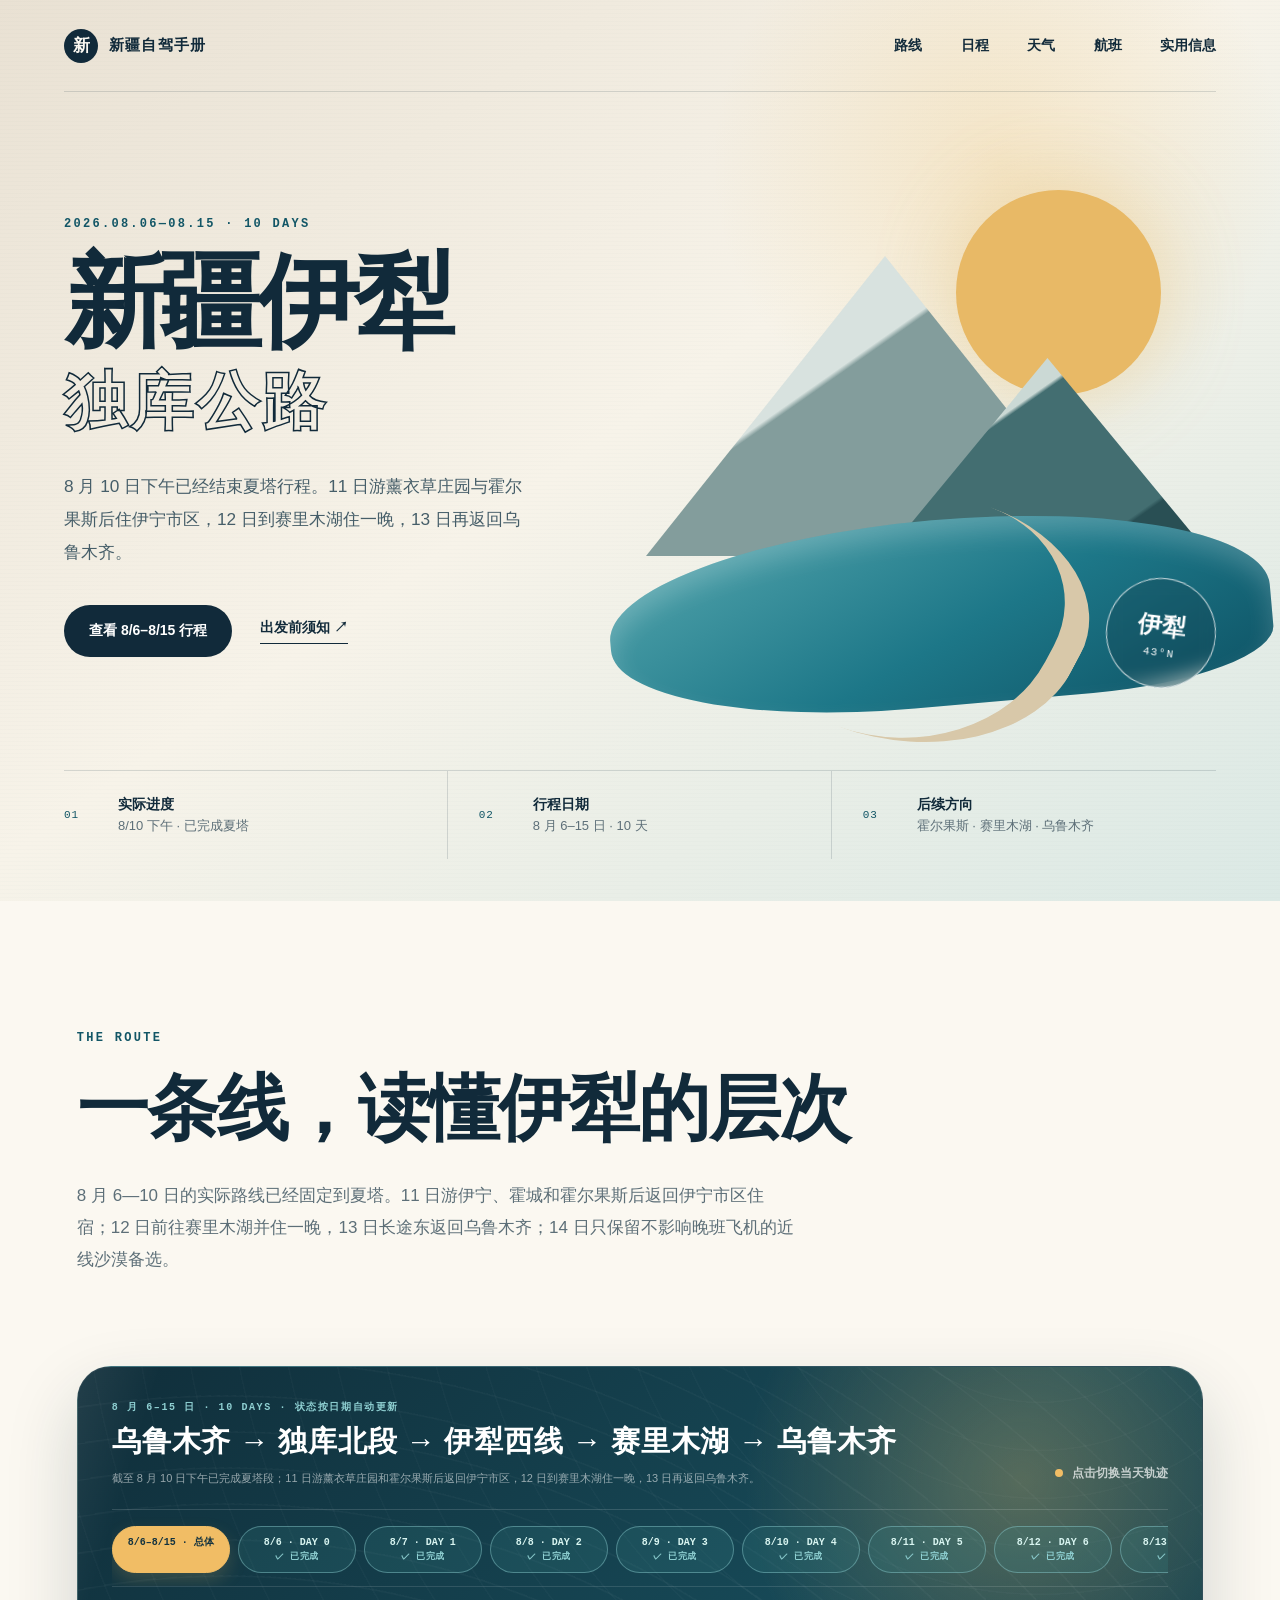
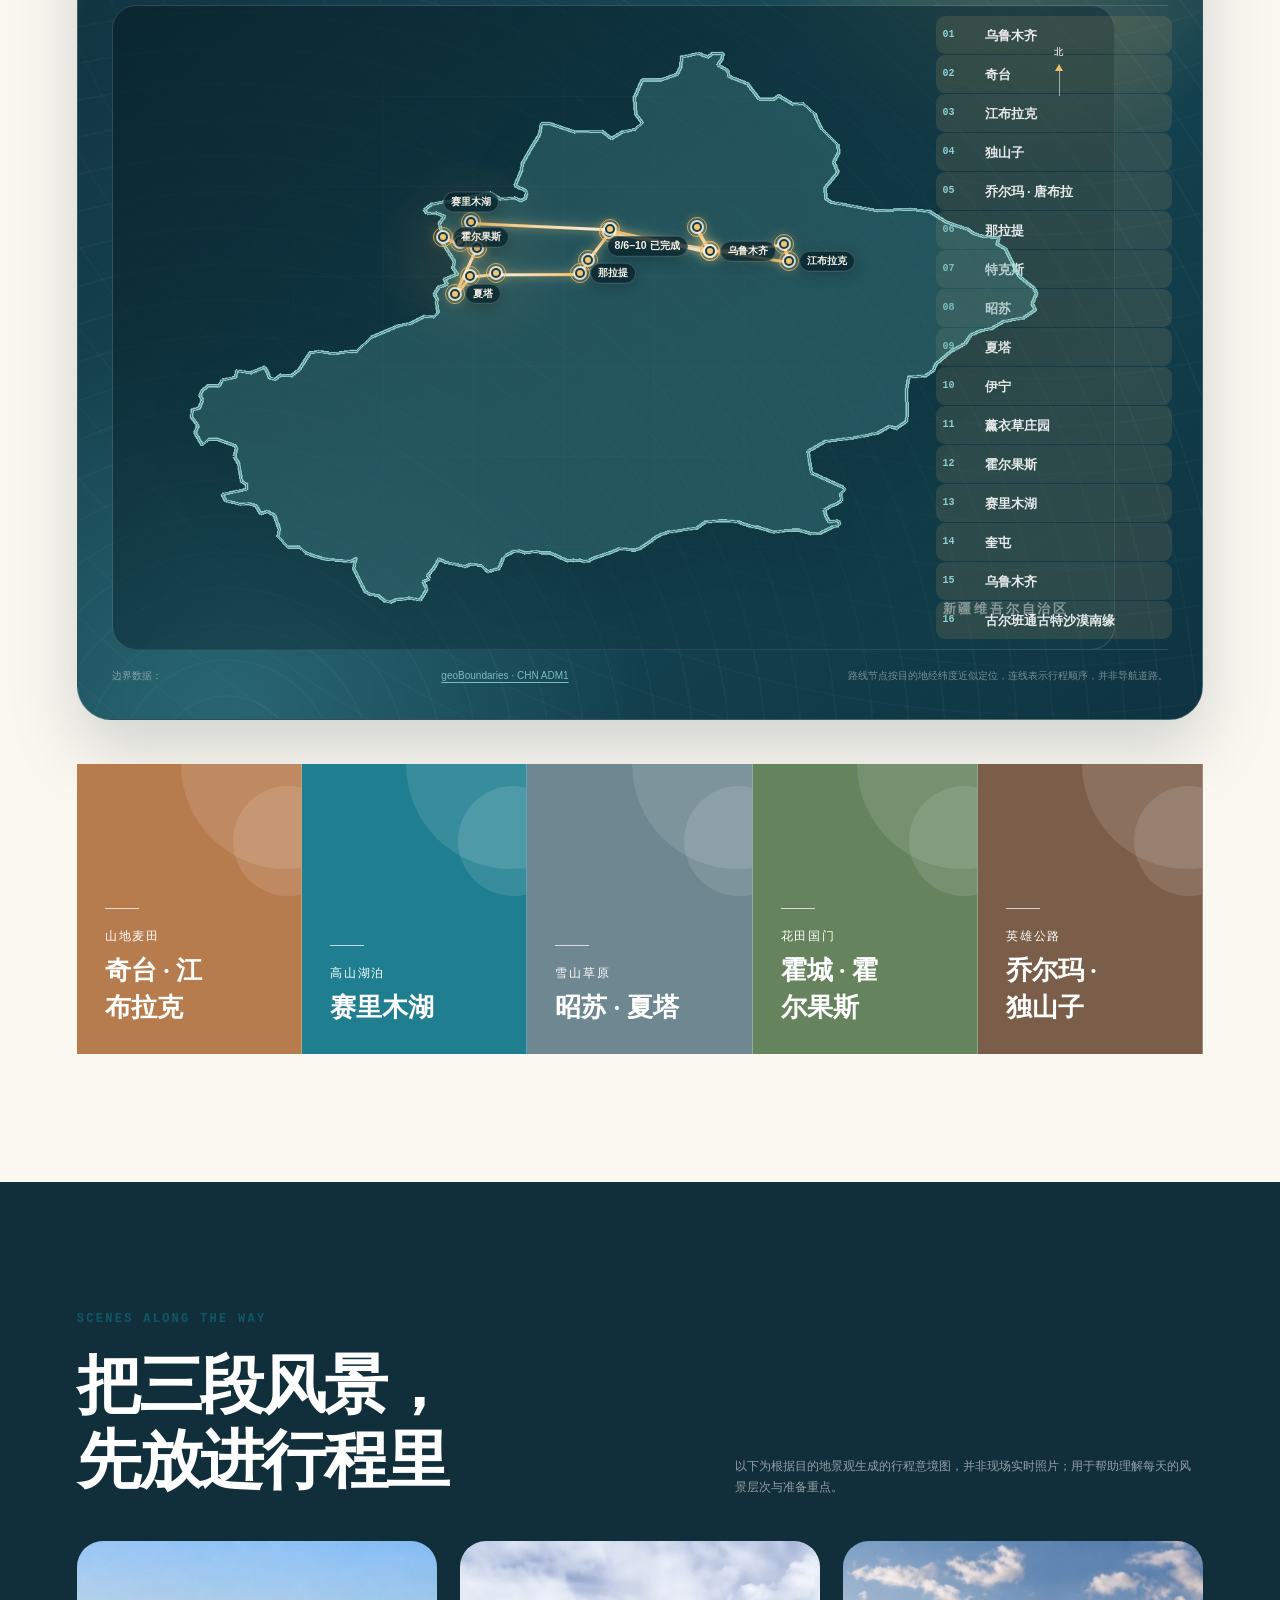
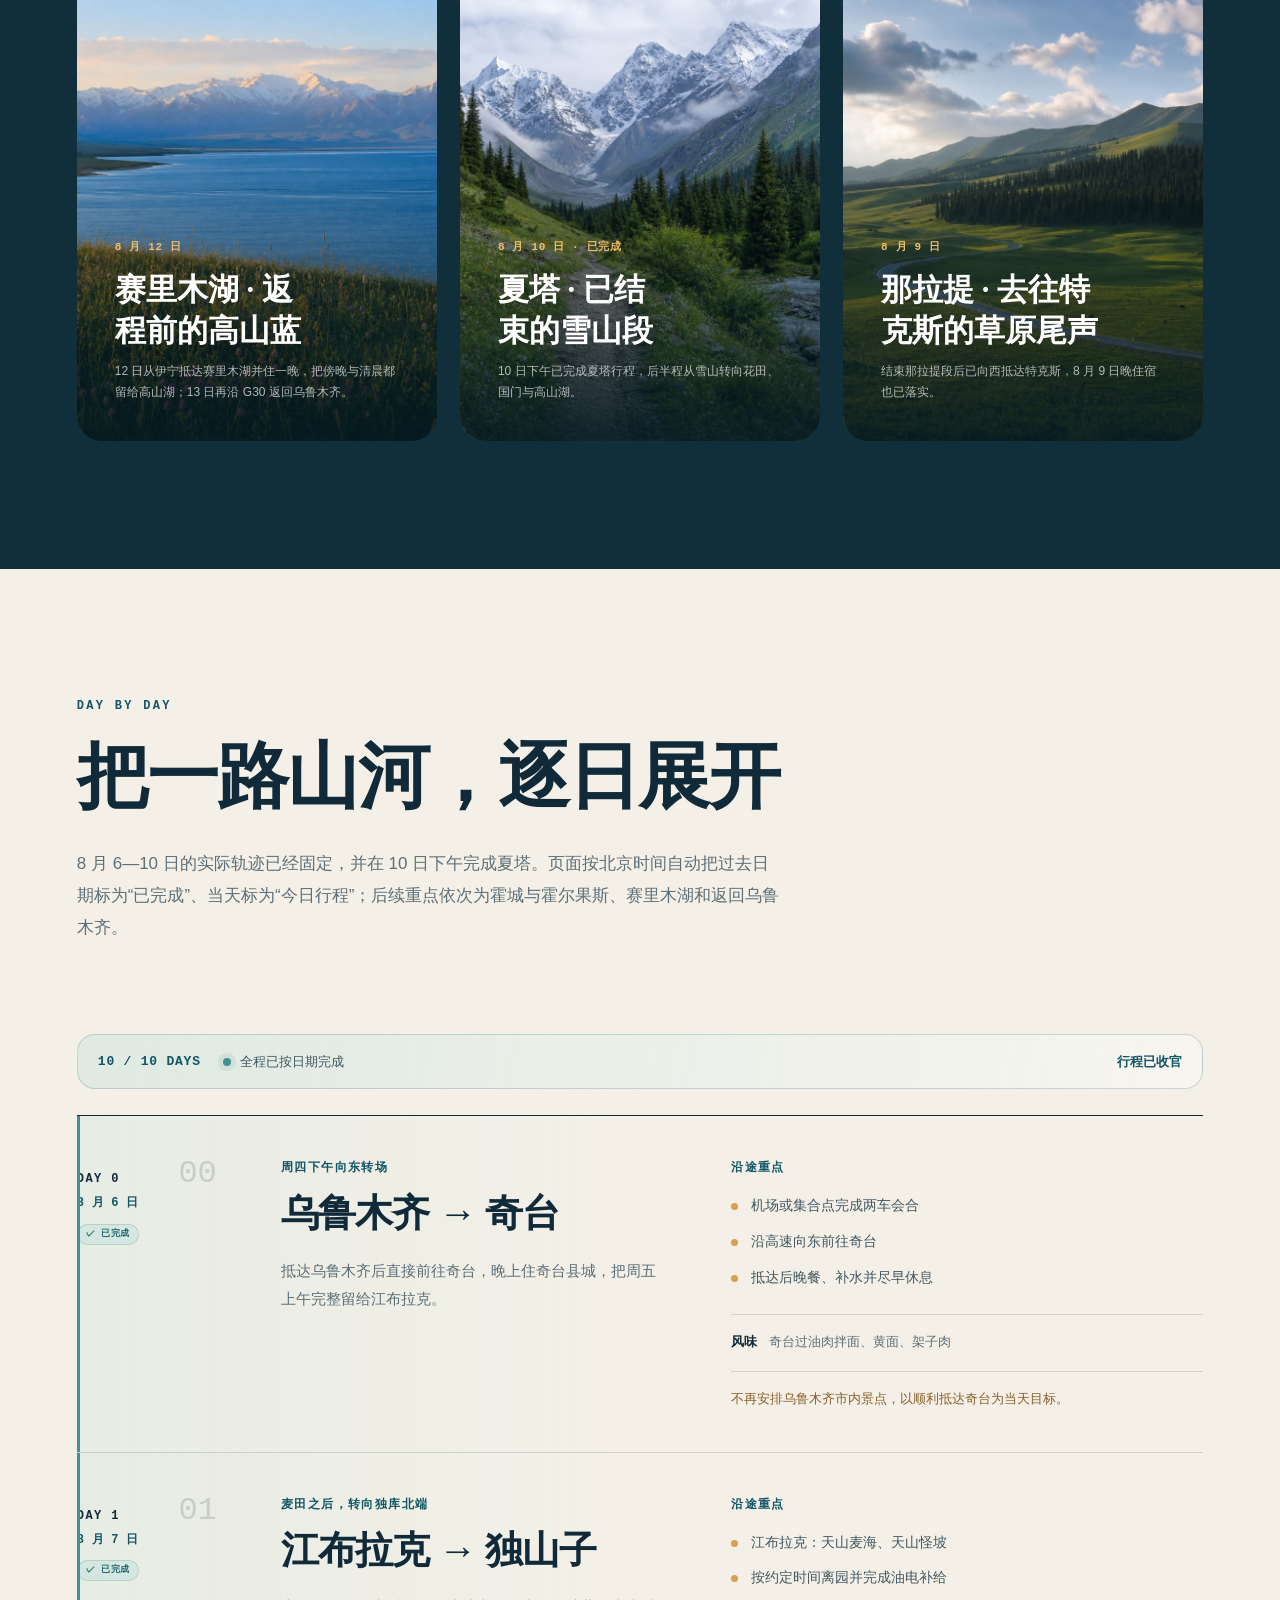
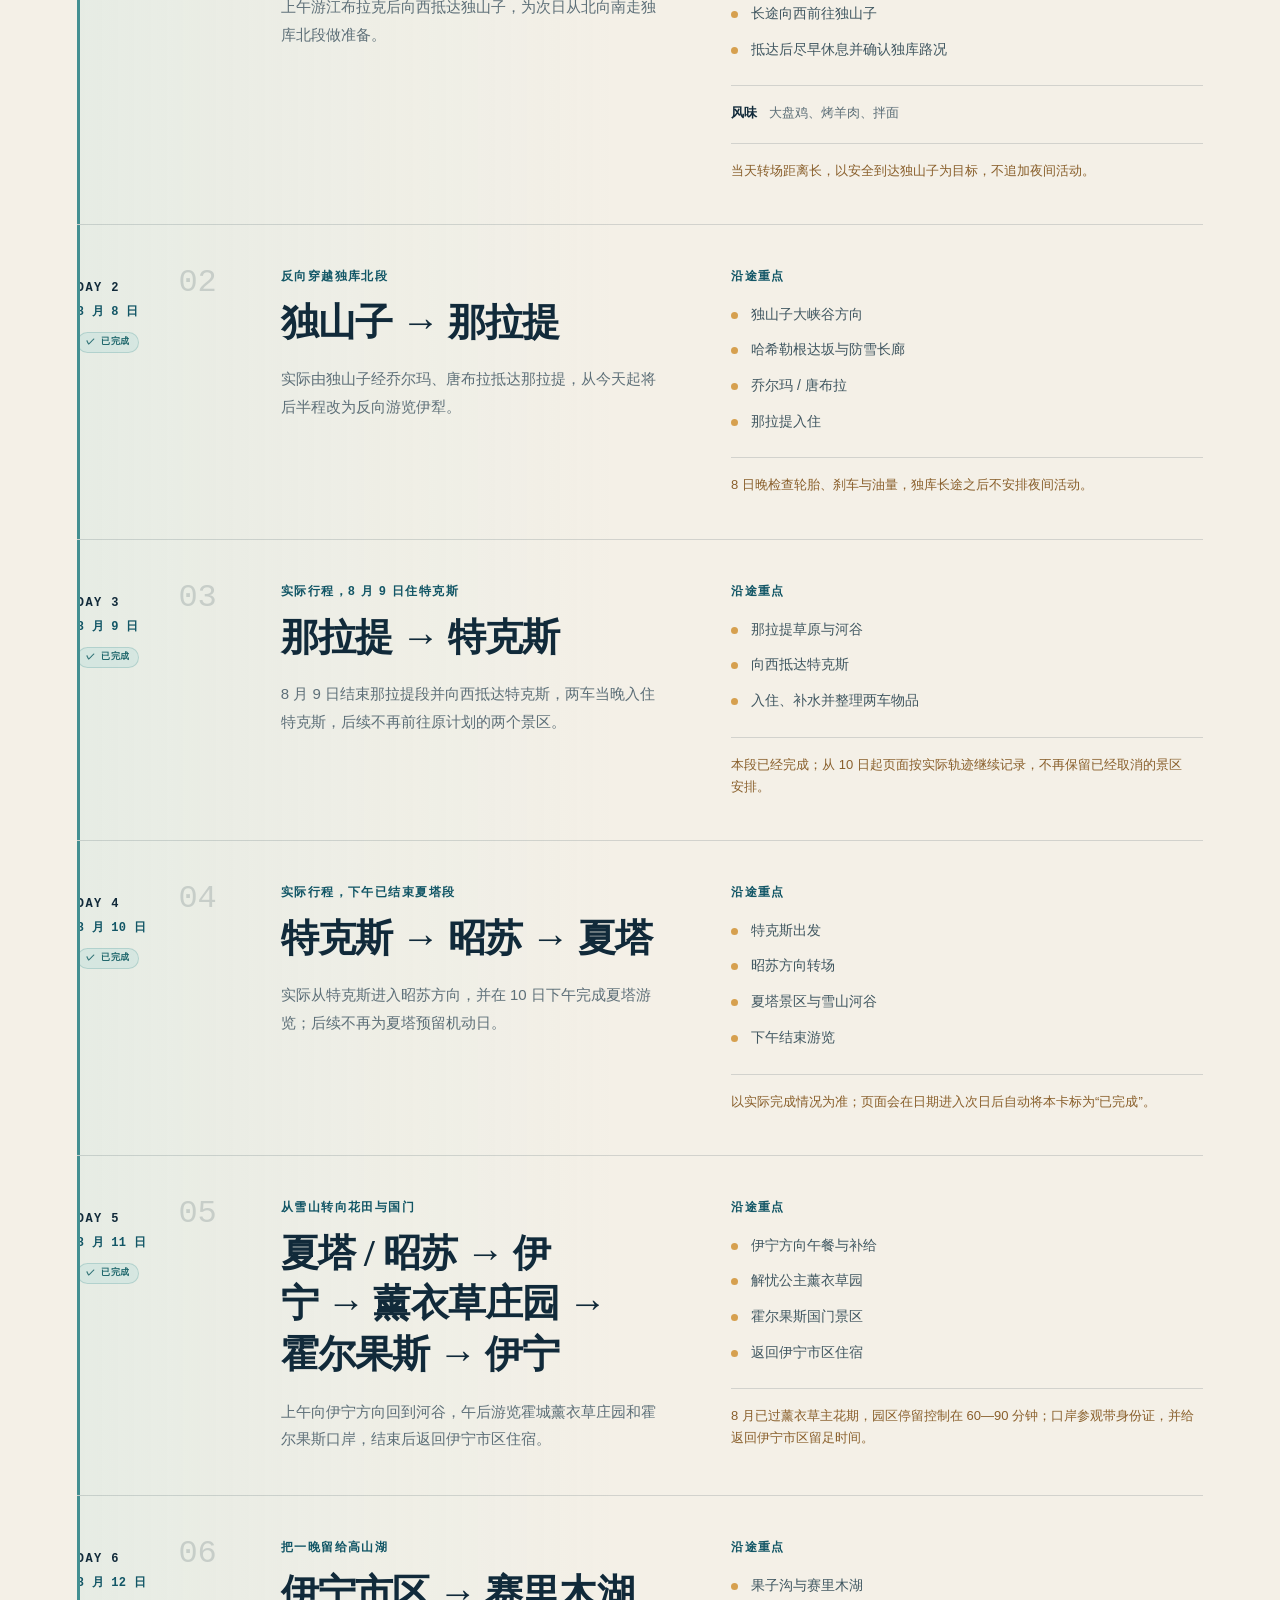
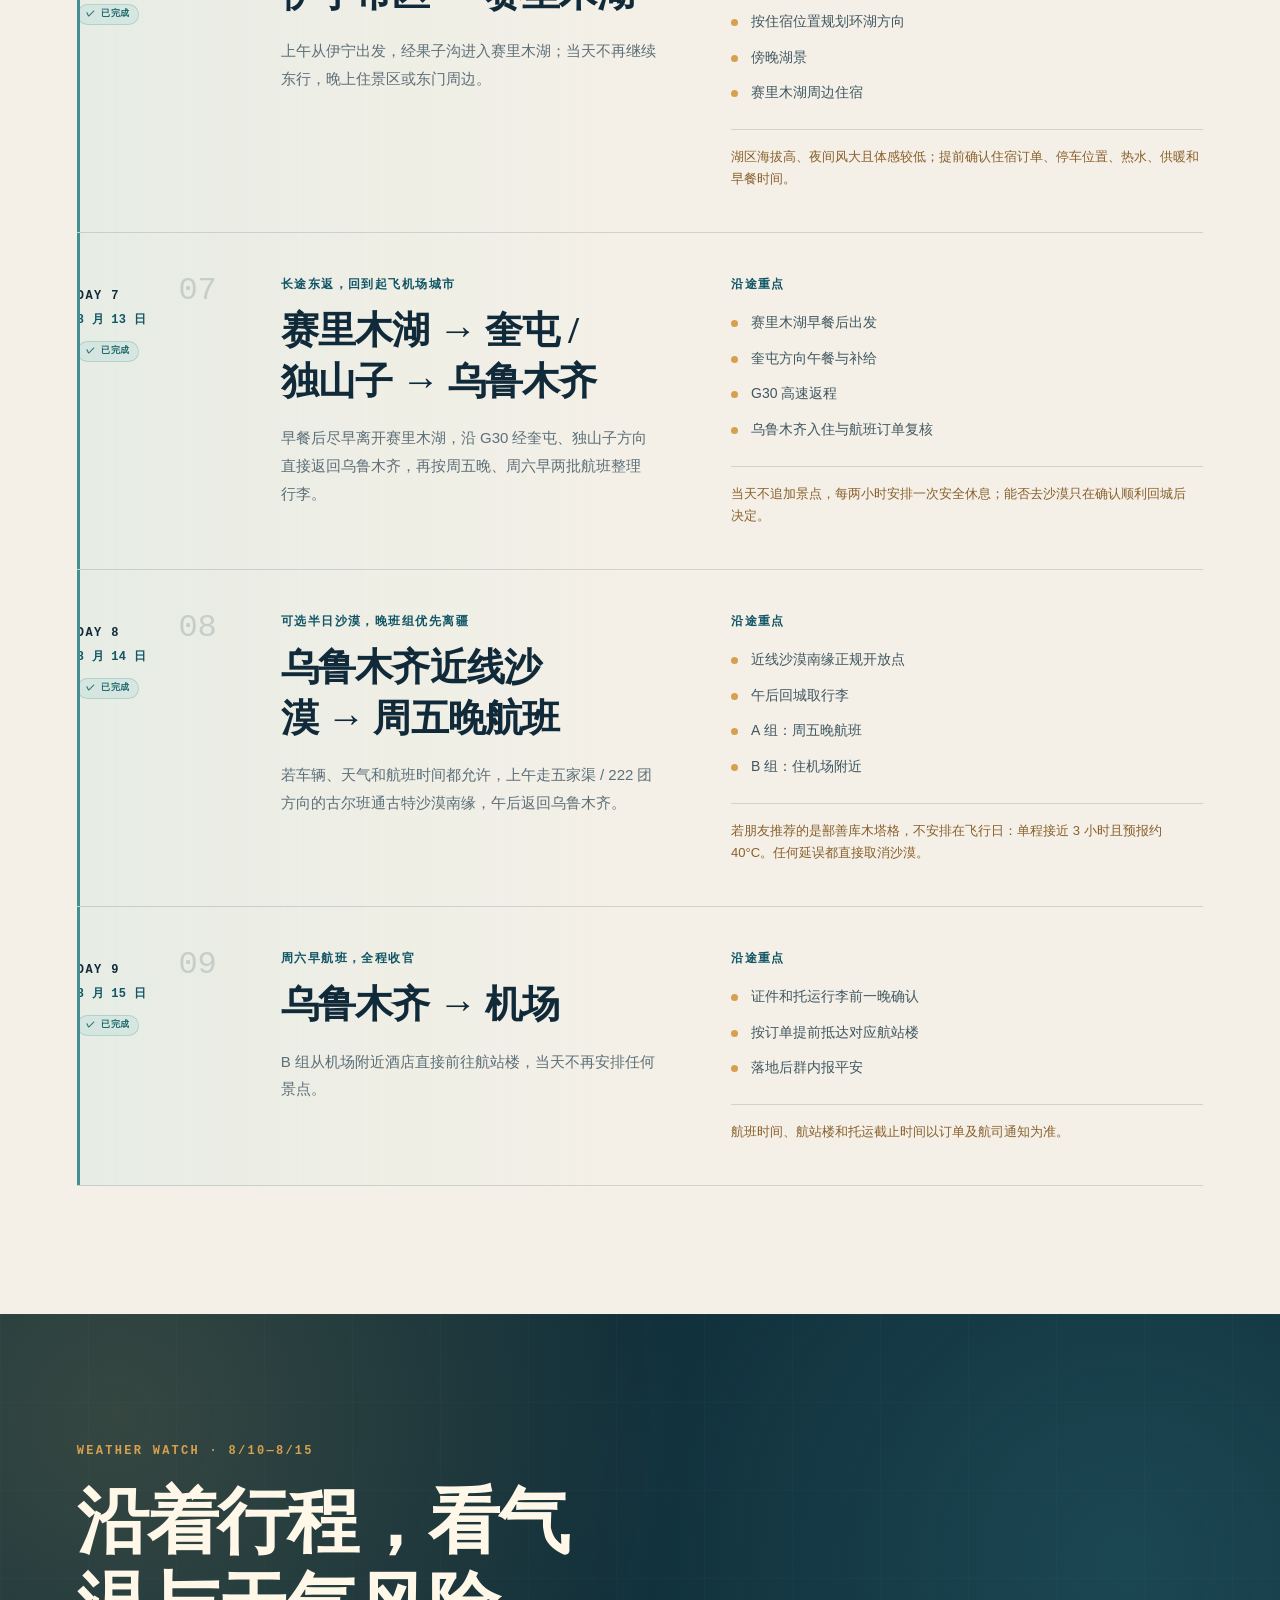
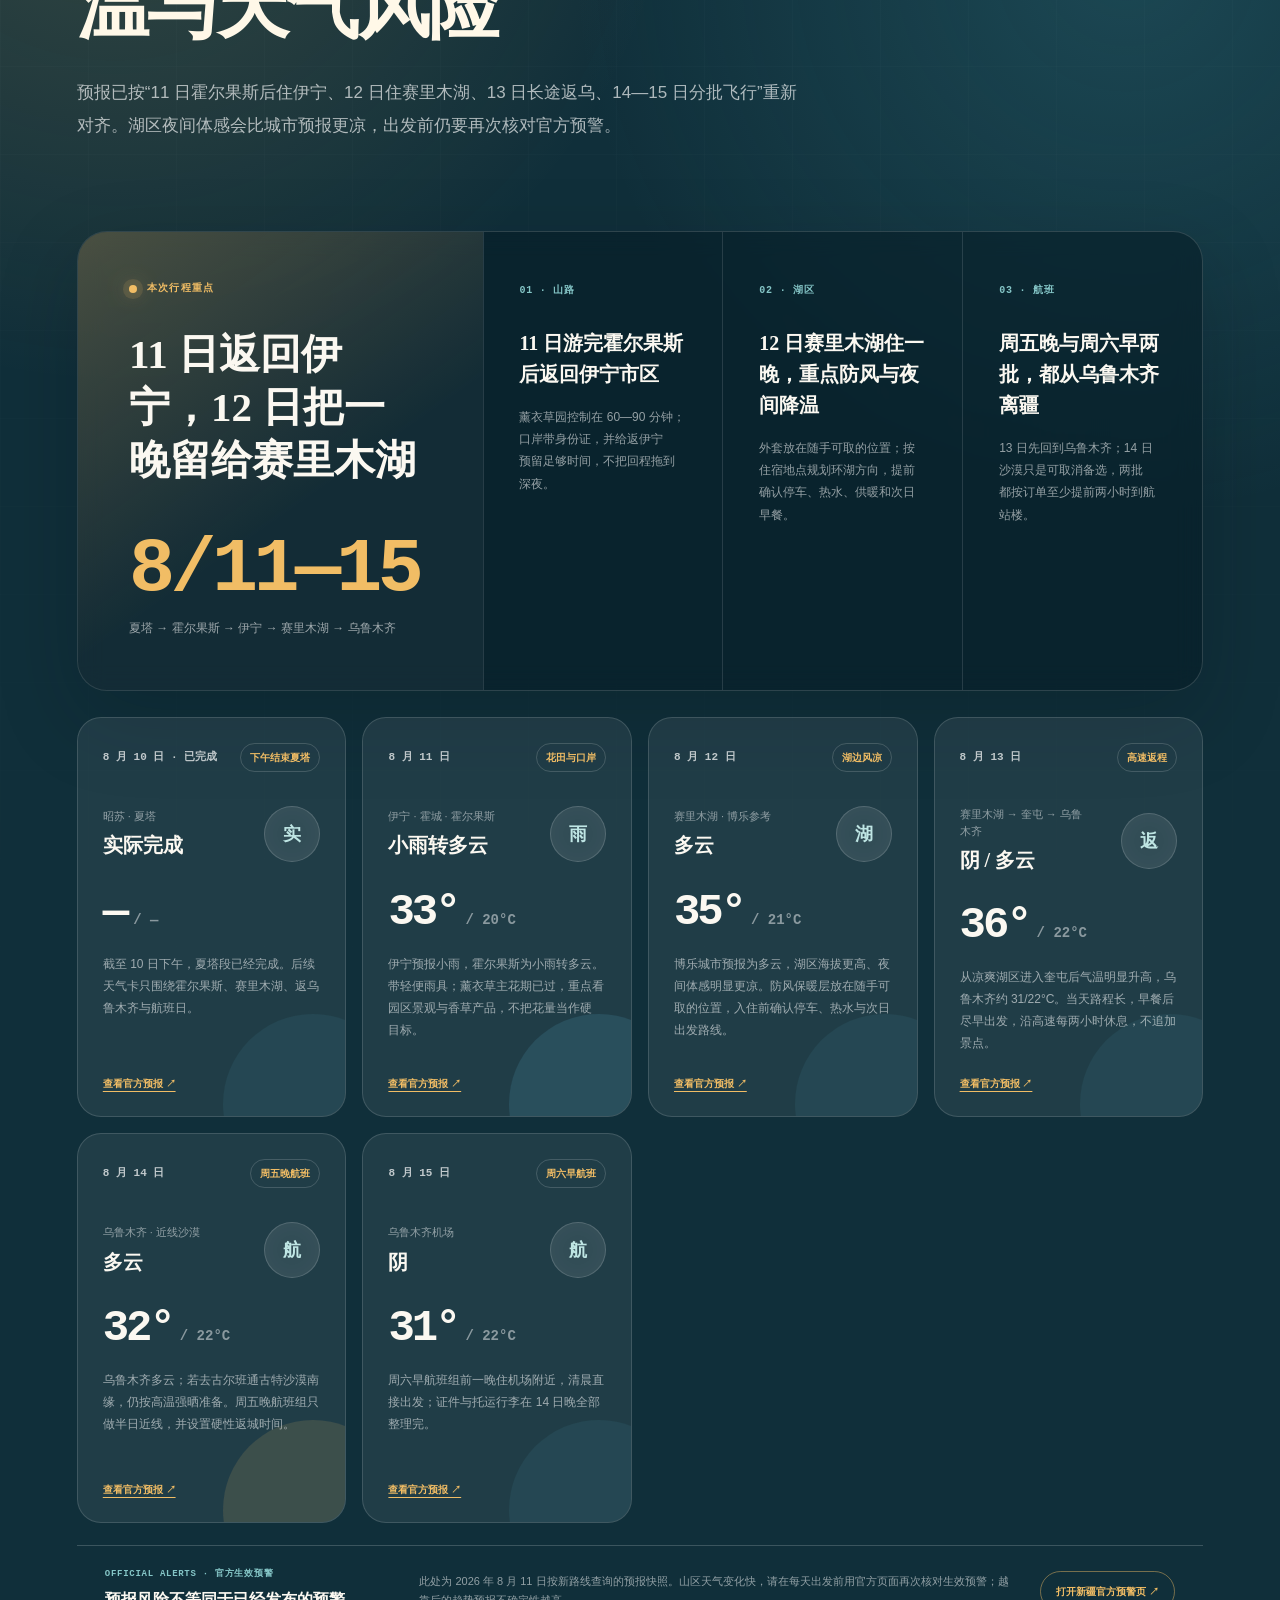
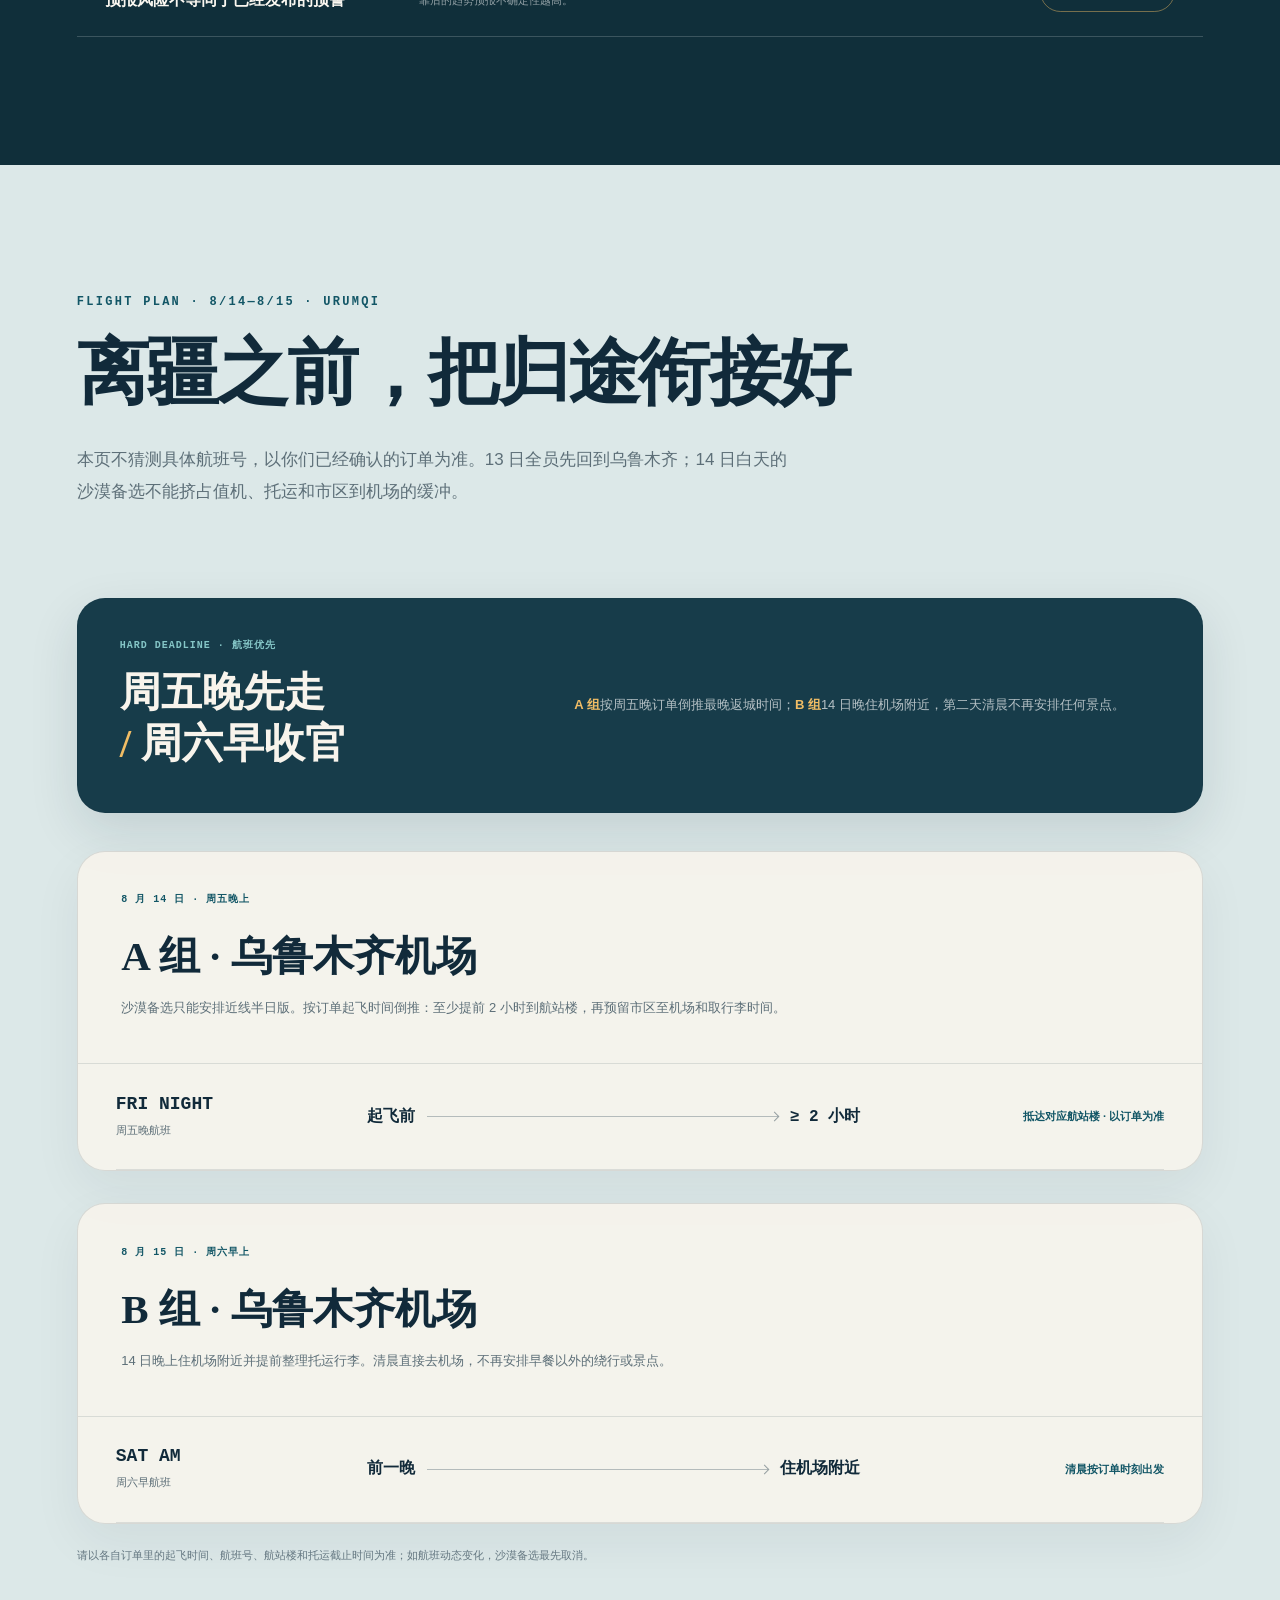
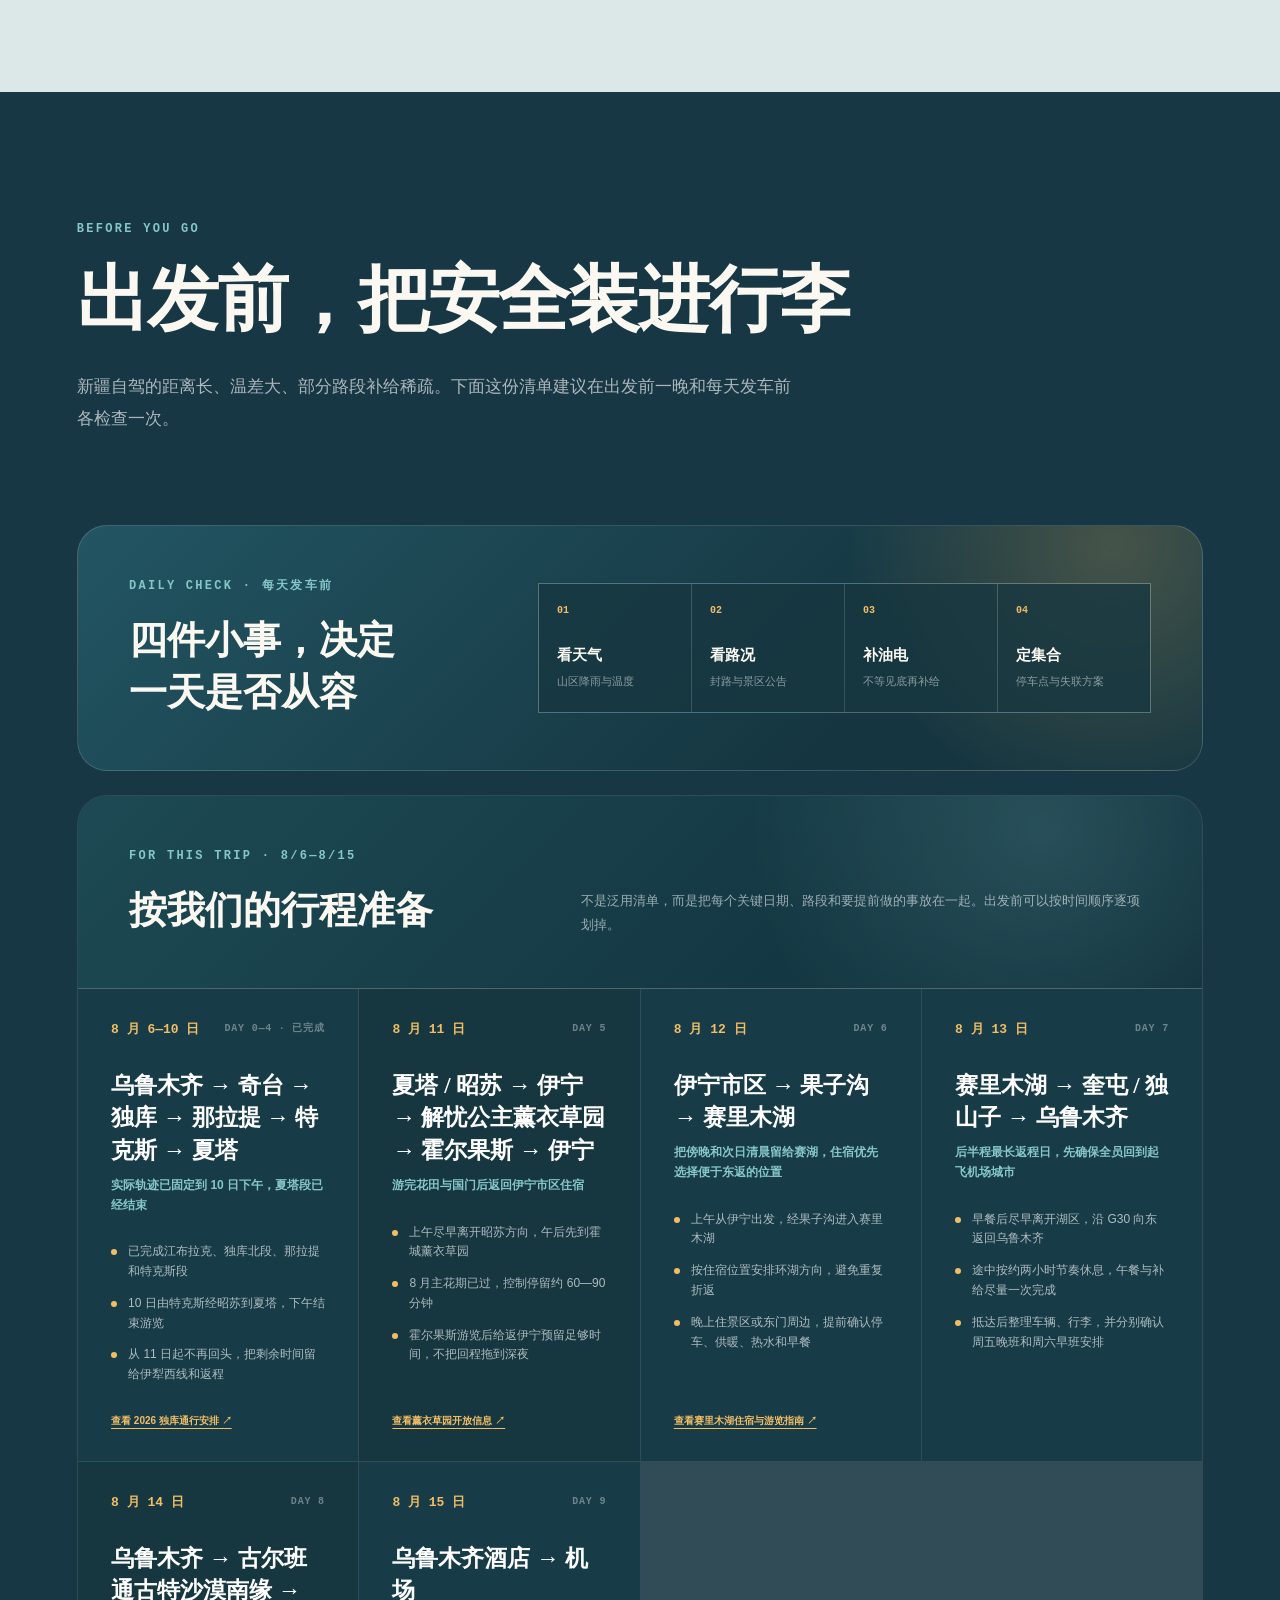
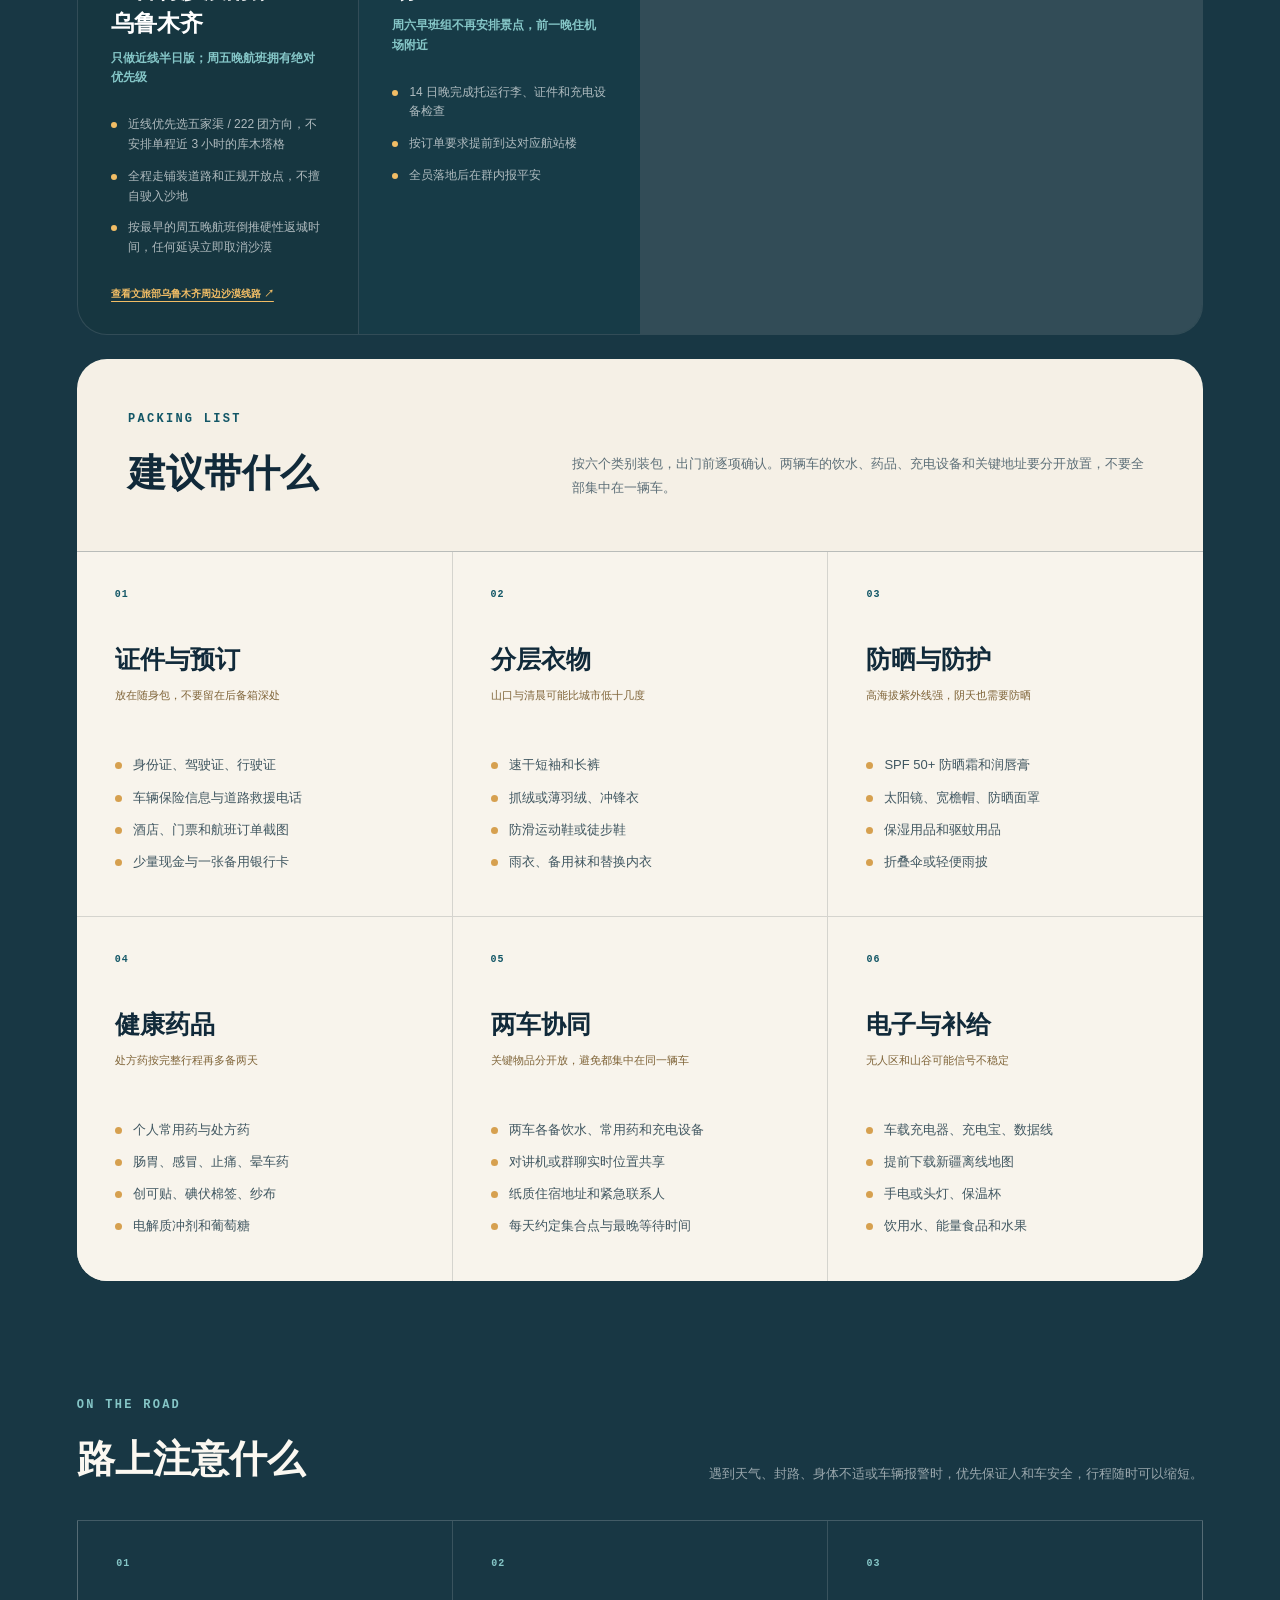
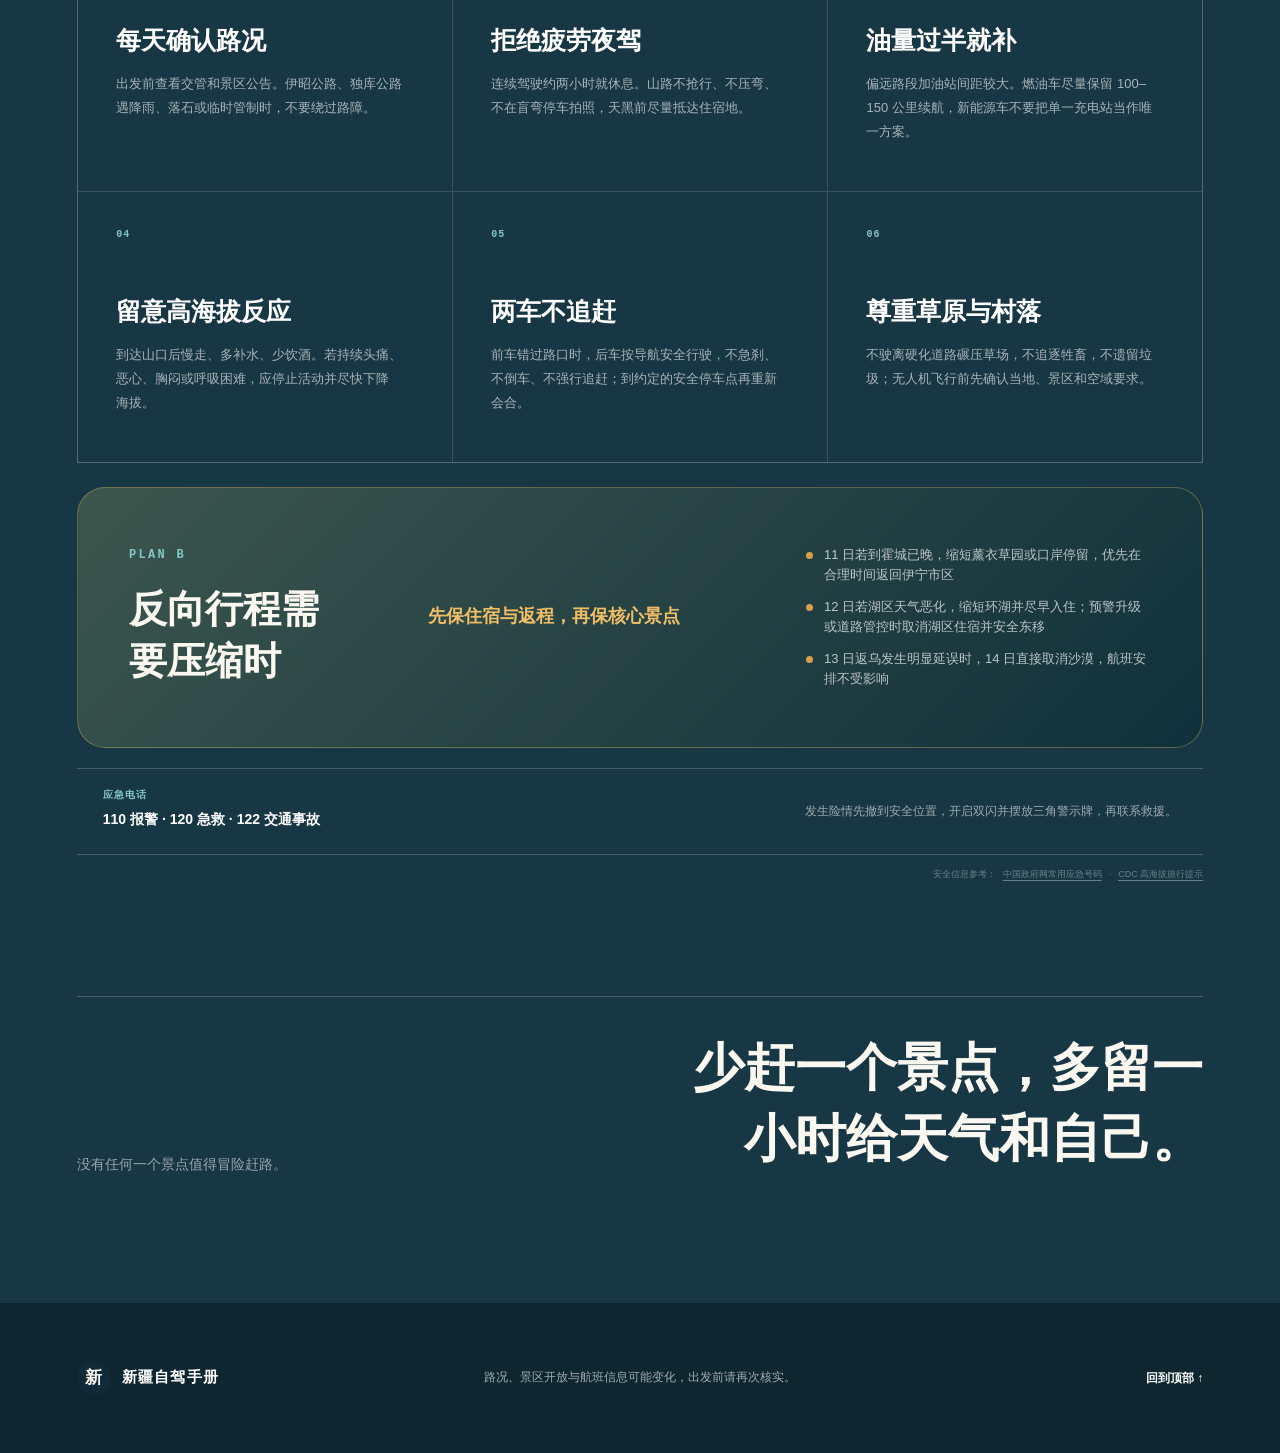
==== commit a1de8e56: "Add Yining and Sayram Lake overnight stays" ====
--- a/index.html
+++ b/index.html
@@ -1,5 +1,5 @@
 <!DOCTYPE html><html lang="zh-CN"><head><meta charSet="utf-8"/><meta name="viewport" content="width=device-width, initial-scale=1"/><link rel="preload" href="/xinjiang-outline.png" as="image"/><link rel="stylesheet" href="assets/index-Ceg8aJCJ.css" data-rsc-css-href="assets/index-Ceg8aJCJ.css" data-precedence="vite-rsc/importer-resources"/><title>新疆伊犁 · 独库公路夏季深度自驾旅行手册</title><meta name="description" content="一份随实际轨迹持续更新的新疆伊犁与独库公路夏季深度自驾旅行手册，包含路线动画、逐日日程、天气提醒、返程安排和行前准备。"/><meta property="og:title" content="新疆伊犁 · 独库公路"/><meta property="og:description" content="新疆伊犁与独库公路夏季深度自驾旅行手册"/><meta property="og:type" content="website"/><meta property="og:locale" content="zh_CN"/><meta property="og:image" content="https://chastelover.github.io/xinjiang-yili-roadtrip/og.jpg"/><meta property="og:image:width" content="1200"/><meta property="og:image:height" content="630"/><meta property="og:image:alt" content="新疆伊犁与独库公路夏季自驾旅行手册"/><meta name="twitter:card" content="summary_large_image"/><meta name="twitter:title" content="新疆伊犁 · 独库公路"/><meta name="twitter:description" content="新疆伊犁与独库公路夏季深度自驾旅行手册"/><meta name="twitter:image" content="https://chastelover.github.io/xinjiang-yili-roadtrip/og.jpg"/>
-</head><body><main><header class="hero" id="top"><nav class="nav" aria-label="页面导航"><a class="brand" href="#top" aria-label="返回顶部"><span class="brand-mark">新</span><span>新疆自驾手册</span></a><div class="nav-links"><a href="#route">路线</a><a href="#itinerary">日程</a><a href="#weather">天气</a><a href="#flights">航班</a><a href="#tips">实用信息</a></div></nav><div class="hero-grid"><div class="hero-copy"><p class="hero-kicker">2026.08.06—08.15 · 10 DAYS</p><h1>新疆伊犁<span>独库公路</span></h1><p class="hero-lead">8 月 10 日下午已经结束夏塔行程。11 日走伊宁薰衣草庄园与霍尔果斯，12 日游赛里木湖后向东返回乌鲁木齐。</p><div class="hero-actions"><a class="primary-button" href="#itinerary">查看 8/6–8/15 行程</a><a class="text-link" href="#tips">出发前须知 <span aria-hidden="true">↗</span></a></div></div><div class="hero-art" aria-hidden="true"><div class="sun"></div><div class="mountain mountain-back"></div><div class="mountain mountain-front"></div><div class="lake-shape"></div><div class="road-shape"></div><div class="hero-stamp"><strong>伊犁</strong><span>43°N</span></div></div></div><div class="quick-facts" aria-label="行程概要"><div><span>01</span><p><strong>实际进度</strong>8/10 下午 · 已完成夏塔</p></div><div><span>02</span><p><strong>行程日期</strong>8 月 6–15 日 · 10 天</p></div><div><span>03</span><p><strong>后续方向</strong>霍尔果斯 · 赛里木湖 · 乌鲁木齐</p></div></div></header><section class="route-section" id="route"><div class="section-heading"><p class="eyebrow">THE ROUTE</p><h2>一条线，读懂伊犁的层次</h2><p class="section-intro">8 月 6—10 日的实际路线已经固定到夏塔。11 日由昭苏方向转往伊宁、霍城和霍尔果斯，12 日经赛里木湖开始东返，13 日回到乌鲁木齐；14 日只保留不影响晚班飞机的近线沙漠备选。</p></div><div class="route-journey"><input class="route-view-input" type="radio" id="route-view-all" aria-label="显示8/6–8/15 · 总体：乌鲁木齐 → 独库北段 → 伊犁西线 → 赛里木湖 → 乌鲁木齐" name="route-view" checked=""/><input class="route-view-input" type="radio" id="route-view-day-0" aria-label="显示8/6 · DAY 0：乌鲁木齐 → 奇台" name="route-view"/><input class="route-view-input" type="radio" id="route-view-day-1" aria-label="显示8/7 · DAY 1：奇台 → 江布拉克 → 独山子" name="route-view"/><input class="route-view-input" type="radio" id="route-view-day-2" aria-label="显示8/8 · DAY 2：独山子 → 乔尔玛 / 唐布拉 → 那拉提" name="route-view"/><input class="route-view-input" type="radio" id="route-view-day-3" aria-label="显示8/9 · DAY 3：那拉提 → 特克斯" name="route-view"/><input class="route-view-input" type="radio" id="route-view-day-4" aria-label="显示8/10 · DAY 4：特克斯 → 昭苏 → 夏塔" name="route-view"/><input class="route-view-input" type="radio" id="route-view-day-5" aria-label="显示8/11 · DAY 5：夏塔 / 昭苏 → 伊宁 → 薰衣草庄园 → 霍尔果斯" name="route-view"/><input class="route-view-input" type="radio" id="route-view-day-6" aria-label="显示8/12 · DAY 6：霍尔果斯 / 清水河 → 赛里木湖 → 奎屯" name="route-view"/><input class="route-view-input" type="radio" id="route-view-day-7" aria-label="显示8/13 · DAY 7：奎屯 / 独山子 → 乌鲁木齐" name="route-view"/><input class="route-view-input" type="radio" id="route-view-day-8" aria-label="显示8/14 · DAY 8：乌鲁木齐 → 古尔班通古特沙漠南缘 → 乌鲁木齐机场" name="route-view"/><input class="route-view-input" type="radio" id="route-view-day-9" aria-label="显示8/15 · DAY 9：乌鲁木齐 → 机场" name="route-view"/><div class="route-journey-head"><div class="route-mode-copy" aria-live="polite"><span class="route-mode-all"><small>8 月 6–15 日 · 10 DAYS · 状态按日期自动更新</small><strong>乌鲁木齐 → 独库北段 → 伊犁西线 → 赛里木湖 → 乌鲁木齐</strong><em>截至 8 月 10 日下午已完成夏塔段；11 日转向薰衣草庄园和霍尔果斯，12 日游赛里木湖后开始返回乌鲁木齐。</em></span><span class="route-mode-day-0"><small>8 月 6 日 · 周四下午 · 向东转场</small><strong>乌鲁木齐 → 奇台</strong><em>抵达后直接前往奇台，晚上在县城休息，为次日上午江布拉克留出时间。</em></span><span class="route-mode-day-1"><small>8 月 7 日 · 上午江布拉克 · 超长转场</small><strong>奇台 → 江布拉克 → 独山子</strong><em>上午游览江布拉克后向西抵达独山子，为次日从北向南穿越独库北段做准备。</em></span><span class="route-mode-day-2"><small>8 月 8 日 · 实际行程 · 独库反向穿越</small><strong>独山子 → 乔尔玛 / 唐布拉 → 那拉提</strong><em>今天已从独山子沿独库北段向南抵达那拉提，原计划从此整体反向重排。</em></span><span class="route-mode-day-3"><small>8 月 9 日 · 实际行程 · 住宿特克斯</small><strong>那拉提 → 特克斯</strong><em>已结束那拉提段并向西抵达特克斯，9 日晚住特克斯；后续不再进入琼库什台和喀拉峻。</em></span><span class="route-mode-day-4"><small>8 月 10 日 · 实际行程 · 下午结束夏塔</small><strong>特克斯 → 昭苏 → 夏塔</strong><em>实际行程已在 10 日下午完成夏塔段，后续不再为夏塔预留机动日。</em></span><span class="route-mode-day-5"><small>8 月 11 日 · 伊犁西线 · 花田与口岸</small><strong>夏塔 / 昭苏 → 伊宁 → 薰衣草庄园 → 霍尔果斯</strong><em>先向伊宁方向回到河谷，再到霍城薰衣草庄园，下午前往霍尔果斯口岸；建议住霍尔果斯或清水河。</em></span><span class="route-mode-day-6"><small>8 月 12 日 · 高山湖 → 高速东行</small><strong>霍尔果斯 / 清水河 → 赛里木湖 → 奎屯</strong><em>上午进入赛里木湖，控制游览节奏；午后沿连霍高速向东，晚上住奎屯或独山子。</em></span><span class="route-mode-day-7"><small>8 月 13 日 · 返回乌鲁木齐</small><strong>奎屯 / 独山子 → 乌鲁木齐</strong><em>沿高速返回乌鲁木齐，下午完成车辆与行李整理，为两批航班和沙漠备选留出缓冲。</em></span><span class="route-mode-day-8"><small>8 月 14 日 · 周五 · 沙漠备选 / 晚班离疆</small><strong>乌鲁木齐 → 古尔班通古特沙漠南缘 → 乌鲁木齐机场</strong><em>只安排乌鲁木齐北侧近线沙漠半日版；周五晚航班组最晚下午返回市区取行李并前往机场。</em></span><span class="route-mode-day-9"><small>8 月 15 日 · 周六清晨 · 全程收官</small><strong>乌鲁木齐 → 机场</strong><em>周六早班组前一晚住机场附近，清晨按航司要求提前抵达；当天不再安排任何景点。</em></span></div><p class="route-live"><span class="route-live-dot"></span>点击切换当天轨迹</p></div><div class="route-day-switcher" aria-label="选择总体或每日路线"><label for="route-view-all" data-route-replay="all" title="再次点击可重新播放总体路线" tabindex="0"><span>8/6–8/15 · 总体</span></label><label for="route-view-day-0" class="is-completed" data-trip-date="2026-08-06" data-trip-status="completed"><span>8/6 · DAY 0</span><em data-trip-status-label="true">✓ 已完成</em></label><label for="route-view-day-1" class="is-completed" data-trip-date="2026-08-07" data-trip-status="completed"><span>8/7 · DAY 1</span><em data-trip-status-label="true">✓ 已完成</em></label><label for="route-view-day-2" class="is-completed" data-trip-date="2026-08-08" data-trip-status="completed"><span>8/8 · DAY 2</span><em data-trip-status-label="true">✓ 已完成</em></label><label for="route-view-day-3" class="is-completed" data-trip-date="2026-08-09" data-trip-status="completed"><span>8/9 · DAY 3</span><em data-trip-status-label="true">✓ 已完成</em></label><label for="route-view-day-4" class="is-completed" data-trip-date="2026-08-10" data-trip-status="completed"><span>8/10 · DAY 4</span><em data-trip-status-label="true">✓ 已完成</em></label><label for="route-view-day-5" class="is-current" data-trip-date="2026-08-11" data-trip-status="current"><span>8/11 · DAY 5</span><em data-trip-status-label="true">● 今日行程</em></label><label for="route-view-day-6" class="is-upcoming" data-trip-date="2026-08-12" data-trip-status="upcoming"><span>8/12 · DAY 6</span><em data-trip-status-label="true">待出发</em></label><label for="route-view-day-7" class="is-upcoming" data-trip-date="2026-08-13" data-trip-status="upcoming"><span>8/13 · DAY 7</span><em data-trip-status-label="true">待出发</em></label><label for="route-view-day-8" class="is-upcoming" data-trip-date="2026-08-14" data-trip-status="upcoming"><span>8/14 · DAY 8</span><em data-trip-status-label="true">待出发</em></label><label for="route-view-day-9" class="is-upcoming" data-trip-date="2026-08-15" data-trip-status="upcoming"><span>8/15 · DAY 9</span><em data-trip-status-label="true">待出发</em></label></div><div class="route-scroll" role="region" aria-label="新疆实景轮廓路线图：乌鲁木齐，奇台，江布拉克，独山子，乔尔玛 · 唐布拉，那拉提，特克斯，昭苏，夏塔，伊宁，薰衣草庄园，霍尔果斯，赛里木湖，奎屯，乌鲁木齐，古尔班通古特沙漠南缘" tabindex="0"><div class="route-map-layout"><div class="route-map-plot" aria-hidden="true"><img class="route-map-shape" src="xinjiang-outline.png" width="1400" height="900" alt=""/><div class="route-map-grid"></div><span class="route-map-title">新疆维吾尔自治区</span><span class="route-map-compass"><strong>北</strong><i></i></span><div class="route-layer route-layer-all route-layer-all"><span class="route-map-segment" style="left:59.68401168355537%;top:38.047181500882616%;width:7.36685669477194%;transform:rotate(-5.675872774549616deg);--segment-index:0"><i></i><b></b></span><span class="route-map-segment" style="left:67.01475092857727%;top:36.91382323411351%;width:1.8591545268382197%;transform:rotate(72.49737150034711deg);--segment-index:1"><i></i><b></b></span><span class="route-map-segment" style="left:67.57389081940181%;top:39.67195006957909%;width:18.234831155064736%;transform:rotate(-170.80218309345deg);--segment-index:2"><i></i><b></b></span><span class="route-map-segment" style="left:49.57351662851233%;top:35.13794022984784%;width:3.492841254975243%;transform:rotate(127.23483398156449deg);--segment-index:3"><i></i><b></b></span><span class="route-map-segment" style="left:47.46005682897639%;top:39.46373514118031%;width:1.5328165014952229%;transform:rotate(122.15229514127248deg);--segment-index:4"><i></i><b></b></span><span class="route-map-segment" style="left:46.64433550283972%;top:41.48243943313546%;width:8.379764745056951%;transform:rotate(179.74648050622793deg);--segment-index:5"><i></i><b></b></span><span class="route-map-segment" style="left:38.264652788890324%;top:41.54011669861988%;width:2.645318851933553%;transform:rotate(174.36931724236277deg);--segment-index:6"><i></i><b></b></span><span class="route-map-segment" style="left:35.63209759999468%;top:41.94385755701091%;width:2.2699637765228946%;transform:rotate(128.3674853848507deg);--segment-index:7"><i></i><b></b></span><span class="route-map-segment" style="left:34.22312440030409%;top:44.712366300263675%;width:5.086605098974445%;transform:rotate(-65.26569747095581deg);--segment-index:8"><i></i><b></b></span><span class="route-map-segment" style="left:36.35141549667884%;top:37.525779020903364%;width:1.730692237736292%;transform:rotate(-162.03086025983598deg);--segment-index:9"><i></i><b></b></span><span class="route-map-segment" style="left:34.70514154756665%;top:36.6952263979275%;width:1.7828427966519071%;transform:rotate(-163.0724869358468deg);--segment-index:10"><i></i><b></b></span><span class="route-map-segment" style="left:32.999542411099085%;top:35.88774468114544%;width:3.177854112655871%;transform:rotate(-27.820811829145885deg);--segment-index:11"><i></i><b></b></span><span class="route-map-segment" style="left:35.81007316206087%;top:33.580654061768136%;width:13.814909173889573%;transform:rotate(2.6151310475868765deg);--segment-index:12"><i></i><b></b></span><span class="route-map-segment" style="left:49.61059487060947%;top:34.5611675750035%;width:10.319682524761012%;transform:rotate(12.542205007317197deg);--segment-index:13"><i></i><b></b></span><span class="route-map-segment" style="left:59.68401168355537%;top:38.047181500882616%;width:2.781564152386436%;transform:rotate(-119.2712166619784deg);--segment-index:14"><i></i><b></b></span><span class="route-map-segment" style="left:58.32398176343296%;top:34.27278124758136%;width:2.781564152386436%;transform:rotate(60.7287833380216deg);--segment-index:15"><i></i><b></b></span><span class="route-map-point" style="left:59.68401168355537%;top:38.047181500882616%;--stop-index:0"></span><span class="route-map-point" style="left:67.01475092857727%;top:36.91382323411351%;--stop-index:1"></span><span class="route-map-point" style="left:67.57389081940181%;top:39.67195006957909%;--stop-index:2"></span><span class="route-map-point" style="left:49.57351662851233%;top:35.13794022984784%;--stop-index:3"></span><span class="route-map-point" style="left:47.46005682897639%;top:39.46373514118031%;--stop-index:4"></span><span class="route-map-point" style="left:46.64433550283972%;top:41.48243943313546%;--stop-index:5"></span><span class="route-map-point" style="left:38.264652788890324%;top:41.54011669861988%;--stop-index:6"></span><span class="route-map-point" style="left:35.63209759999468%;top:41.94385755701091%;--stop-index:7"></span><span class="route-map-point" style="left:34.22312440030409%;top:44.712366300263675%;--stop-index:8"></span><span class="route-map-point" style="left:36.35141549667884%;top:37.525779020903364%;--stop-index:9"></span><span class="route-map-point" style="left:34.70514154756665%;top:36.6952263979275%;--stop-index:10"></span><span class="route-map-point" style="left:32.999542411099085%;top:35.88774468114544%;--stop-index:11"></span><span class="route-map-point" style="left:35.81007316206087%;top:33.580654061768136%;--stop-index:12"></span><span class="route-map-point" style="left:49.61059487060947%;top:34.5611675750035%;--stop-index:13"></span><span class="route-map-point" style="left:59.68401168355537%;top:38.047181500882616%;--stop-index:14"></span><span class="route-map-point" style="left:58.32398176343296%;top:34.27278124758136%;--stop-index:15"></span></div><div class="route-layer route-layer-day-0 route-layer-day"><span class="route-map-segment" style="left:59.68401168355537%;top:38.047181500882616%;width:7.36685669477194%;transform:rotate(-5.675872774549616deg);--segment-index:0"><i></i><b></b></span><span class="route-map-point" style="left:59.68401168355537%;top:38.047181500882616%;--stop-index:0"><strong class="is-start">乌鲁木齐</strong></span><span class="route-map-point" style="left:67.01475092857727%;top:36.91382323411351%;--stop-index:1"><strong class="is-end">奇台</strong></span></div><div class="route-layer route-layer-day-1 route-layer-day"><span class="route-map-segment" style="left:67.01475092857727%;top:36.91382323411351%;width:1.8591545268382197%;transform:rotate(72.49737150034711deg);--segment-index:0"><i></i><b></b></span><span class="route-map-segment" style="left:67.57389081940181%;top:39.67195006957909%;width:18.234831155064736%;transform:rotate(-170.80218309345deg);--segment-index:1"><i></i><b></b></span><span class="route-map-point" style="left:67.01475092857727%;top:36.91382323411351%;--stop-index:0"><strong class="is-start">奇台</strong></span><span class="route-map-point" style="left:67.57389081940181%;top:39.67195006957909%;--stop-index:1"></span><span class="route-map-point" style="left:49.57351662851233%;top:35.13794022984784%;--stop-index:2"><strong class="is-end">独山子</strong></span></div><div class="route-layer route-layer-day-2 route-layer-day"><span class="route-map-segment" style="left:49.57351662851233%;top:35.13794022984784%;width:3.492841254975243%;transform:rotate(127.23483398156449deg);--segment-index:0"><i></i><b></b></span><span class="route-map-segment" style="left:47.46005682897639%;top:39.46373514118031%;width:1.5328165014952229%;transform:rotate(122.15229514127248deg);--segment-index:1"><i></i><b></b></span><span class="route-map-point" style="left:49.57351662851233%;top:35.13794022984784%;--stop-index:0"><strong class="is-start">独山子</strong></span><span class="route-map-point" style="left:47.46005682897639%;top:39.46373514118031%;--stop-index:1"></span><span class="route-map-point" style="left:46.64433550283972%;top:41.48243943313546%;--stop-index:2"><strong class="is-end">那拉提</strong></span></div><div class="route-layer route-layer-day-3 route-layer-day"><span class="route-map-segment" style="left:46.64433550283972%;top:41.48243943313546%;width:8.379764745056951%;transform:rotate(179.74648050622793deg);--segment-index:0"><i></i><b></b></span><span class="route-map-point" style="left:46.64433550283972%;top:41.48243943313546%;--stop-index:0"><strong class="is-start">那拉提</strong></span><span class="route-map-point" style="left:38.264652788890324%;top:41.54011669861988%;--stop-index:1"><strong class="is-end">特克斯</strong></span></div><div class="route-layer route-layer-day-4 route-layer-day"><span class="route-map-segment" style="left:38.264652788890324%;top:41.54011669861988%;width:2.645318851933553%;transform:rotate(174.36931724236277deg);--segment-index:0"><i></i><b></b></span><span class="route-map-segment" style="left:35.63209759999468%;top:41.94385755701091%;width:2.2699637765228946%;transform:rotate(128.3674853848507deg);--segment-index:1"><i></i><b></b></span><span class="route-map-point" style="left:38.264652788890324%;top:41.54011669861988%;--stop-index:0"><strong class="is-start">特克斯</strong></span><span class="route-map-point" style="left:35.63209759999468%;top:41.94385755701091%;--stop-index:1"></span><span class="route-map-point" style="left:34.22312440030409%;top:44.712366300263675%;--stop-index:2"><strong class="is-end">夏塔</strong></span></div><div class="route-layer route-layer-day-5 route-layer-day"><span class="route-map-segment" style="left:34.22312440030409%;top:44.712366300263675%;width:5.086605098974445%;transform:rotate(-65.26569747095581deg);--segment-index:0"><i></i><b></b></span><span class="route-map-segment" style="left:36.35141549667884%;top:37.525779020903364%;width:1.730692237736292%;transform:rotate(-162.03086025983598deg);--segment-index:1"><i></i><b></b></span><span class="route-map-segment" style="left:34.70514154756665%;top:36.6952263979275%;width:1.7828427966519071%;transform:rotate(-163.0724869358468deg);--segment-index:2"><i></i><b></b></span><span class="route-map-point" style="left:34.22312440030409%;top:44.712366300263675%;--stop-index:0"><strong class="is-start">夏塔</strong></span><span class="route-map-point" style="left:36.35141549667884%;top:37.525779020903364%;--stop-index:1"></span><span class="route-map-point" style="left:34.70514154756665%;top:36.6952263979275%;--stop-index:2"></span><span class="route-map-point" style="left:32.999542411099085%;top:35.88774468114544%;--stop-index:3"><strong class="is-end">霍尔果斯</strong></span></div><div class="route-layer route-layer-day-6 route-layer-day"><span class="route-map-segment" style="left:32.999542411099085%;top:35.88774468114544%;width:3.177854112655871%;transform:rotate(-27.820811829145885deg);--segment-index:0"><i></i><b></b></span><span class="route-map-segment" style="left:35.81007316206087%;top:33.580654061768136%;width:13.814909173889573%;transform:rotate(2.6151310475868765deg);--segment-index:1"><i></i><b></b></span><span class="route-map-point" style="left:32.999542411099085%;top:35.88774468114544%;--stop-index:0"><strong class="is-start">霍尔果斯</strong></span><span class="route-map-point" style="left:35.81007316206087%;top:33.580654061768136%;--stop-index:1"></span><span class="route-map-point" style="left:49.61059487060947%;top:34.5611675750035%;--stop-index:2"><strong class="is-end">奎屯</strong></span></div><div class="route-layer route-layer-day-7 route-layer-day"><span class="route-map-segment" style="left:49.61059487060947%;top:34.5611675750035%;width:10.319682524761012%;transform:rotate(12.542205007317197deg);--segment-index:0"><i></i><b></b></span><span class="route-map-point" style="left:49.61059487060947%;top:34.5611675750035%;--stop-index:0"><strong class="is-start">奎屯</strong></span><span class="route-map-point" style="left:59.68401168355537%;top:38.047181500882616%;--stop-index:1"><strong class="is-end">乌鲁木齐</strong></span></div><div class="route-layer route-layer-day-8 route-layer-day"><span class="route-map-segment" style="left:59.68401168355537%;top:38.047181500882616%;width:2.781564152386436%;transform:rotate(-119.2712166619784deg);--segment-index:0"><i></i><b></b></span><span class="route-map-segment" style="left:58.32398176343296%;top:34.27278124758136%;width:2.781564152386436%;transform:rotate(60.7287833380216deg);--segment-index:1"><i></i><b></b></span><span class="route-map-point" style="left:59.68401168355537%;top:38.047181500882616%;--stop-index:0"><strong class="is-start">乌鲁木齐</strong></span><span class="route-map-point" style="left:58.32398176343296%;top:34.27278124758136%;--stop-index:1"></span><span class="route-map-point" style="left:59.68401168355537%;top:38.047181500882616%;--stop-index:2"><strong class="is-end">乌鲁木齐</strong></span></div><div class="route-layer route-layer-day-9 route-layer-day"><span class="route-map-point" style="left:59.68401168355537%;top:38.047181500882616%;--stop-index:0"><strong class="is-start">乌鲁木齐</strong></span></div><span class="route-map-label right" style="left:59.68401168355537%;top:38.047181500882616%">乌鲁木齐</span><span class="route-map-label right" style="left:67.57389081940181%;top:39.67195006957909%">江布拉克</span><span class="route-map-label top" style="left:35.81007316206087%;top:33.580654061768136%">赛里木湖</span><span class="route-map-label left" style="left:32.999542411099085%;top:35.88774468114544%">霍尔果斯</span><span class="route-map-label left" style="left:34.22312440030409%;top:44.712366300263675%">夏塔</span><span class="route-map-label right" style="left:46.64433550283972%;top:41.48243943313546%">那拉提</span><span class="route-map-label right" style="left:48.31285639721019%;top:37.32967631825626%">8/6–10 已完成</span></div><ol class="route-map-legend" aria-label="行程停靠点"><li data-route-days="all day-0"><span>01</span><strong>乌鲁木齐</strong></li><li data-route-days="all day-0 day-1"><span>02</span><strong>奇台</strong></li><li data-route-days="all day-1"><span>03</span><strong>江布拉克</strong></li><li data-route-days="all day-1 day-2"><span>04</span><strong>独山子</strong></li><li data-route-days="all day-2"><span>05</span><strong>乔尔玛 · 唐布拉</strong></li><li data-route-days="all day-2 day-3"><span>06</span><strong>那拉提</strong></li><li data-route-days="all day-3 day-4"><span>07</span><strong>特克斯</strong></li><li data-route-days="all day-4"><span>08</span><strong>昭苏</strong></li><li data-route-days="all day-4 day-5"><span>09</span><strong>夏塔</strong></li><li data-route-days="all day-5"><span>10</span><strong>伊宁</strong></li><li data-route-days="all day-5"><span>11</span><strong>薰衣草庄园</strong></li><li data-route-days="all day-5 day-6"><span>12</span><strong>霍尔果斯</strong></li><li data-route-days="all day-6"><span>13</span><strong>赛里木湖</strong></li><li data-route-days="all day-6 day-7"><span>14</span><strong>奎屯</strong></li><li data-route-days="all day-7 day-8 day-9"><span>15</span><strong>乌鲁木齐</strong></li><li data-route-days="all day-8"><span>16</span><strong>古尔班通古特沙漠南缘</strong></li></ol></div></div><p class="route-map-source">边界数据：<a href="https://www.geoboundaries.org/api/current/gbOpen/CHN/ADM1/" target="_blank" rel="noreferrer">geoBoundaries · CHN ADM1</a><span>路线节点按目的地经纬度近似定位，连线表示行程顺序，并非导航道路。</span></p></div><div class="landscape-grid"><article class="landscape-card sand"><span class="landscape-line"></span><p>山地麦田</p><h3>奇台 · 江布拉克</h3></article><article class="landscape-card lake"><span class="landscape-line"></span><p>高山湖泊</p><h3>赛里木湖</h3></article><article class="landscape-card snow"><span class="landscape-line"></span><p>雪山草原</p><h3>昭苏 · 夏塔</h3></article><article class="landscape-card grass"><span class="landscape-line"></span><p>花田国门</p><h3>霍城 · 霍尔果斯</h3></article><article class="landscape-card wood"><span class="landscape-line"></span><p>英雄公路</p><h3>乔尔玛 · 独山子</h3></article></div></section><section class="photo-section" aria-label="行程风景意境图"><div class="photo-section-head"><div><p class="eyebrow">SCENES ALONG THE WAY</p><h2>把三段风景，先放进行程里</h2></div><p>以下为根据目的地景观生成的行程意境图，并非现场实时照片；用于帮助理解每天的风景层次与准备重点。</p></div><div class="photo-grid"><figure class="photo-card"><img src="sayram-lake.jpg" alt="赛里木湖 · 返程前的高山蓝" width="1536" height="1024" loading="lazy" decoding="async" style="object-position:center 52%"/><figcaption><time>8 月 12 日</time><h3>赛里木湖 · 返程前的高山蓝</h3><p>从霍尔果斯方向游湖后继续东行，当晚住奎屯或独山子，不在湖边等待日落。</p></figcaption></figure><figure class="photo-card"><img src="xiata-valley.jpg" alt="夏塔 · 已结束的雪山段" width="1536" height="1024" loading="lazy" decoding="async" style="object-position:center 50%"/><figcaption><time>8 月 10 日 · 已完成</time><h3>夏塔 · 已结束的雪山段</h3><p>10 日下午已完成夏塔行程，后半程从雪山转向花田、国门与高山湖。</p></figcaption></figure><figure class="photo-card"><img src="nalati-grassland.jpg" alt="那拉提 · 去往特克斯的草原尾声" width="1536" height="1024" loading="lazy" decoding="async" style="object-position:center 56%"/><figcaption><time>8 月 9 日</time><h3>那拉提 · 去往特克斯的草原尾声</h3><p>结束那拉提段后已向西抵达特克斯，8 月 9 日晚住宿也已落实。</p></figcaption></figure></div></section><section class="itinerary-section" id="itinerary"><div class="section-heading"><p class="eyebrow">DAY BY DAY</p><h2>把一路山河，逐日展开</h2><p class="section-intro">8 月 6—10 日的实际轨迹已经固定，并在 10 日下午完成夏塔。页面按北京时间自动把过去日期标为“已完成”、当天标为“今日行程”；后续重点依次为霍城与霍尔果斯、赛里木湖和返回乌鲁木齐。</p></div><div class="itinerary-progress" aria-label="行程完成进度"><strong data-trip-progress-count="true">5<!-- --> / <!-- -->10<!-- --> DAYS</strong><span data-trip-progress-copy="true"><i></i>今天 · 8 月 11 日 · 夏塔 / 昭苏 → 伊宁 → 薰衣草庄园 → 霍尔果斯</span><em data-trip-progress-next="true">今日：夏塔 / 昭苏 → 伊宁 → 薰衣草庄园 → 霍尔果斯</em></div><div class="timeline"><article class="day-card is-completed" data-itinerary-day="true" data-trip-date="2026-08-06" data-trip-status="completed" data-trip-label="8 月 6 日" data-trip-title="乌鲁木齐 → 奇台"><div class="day-index"><div><span>DAY 0</span><time>8 月 6 日</time><em class="day-status" data-trip-status-label="true">✓ 已完成</em></div><strong>00</strong></div><div class="day-main"><p class="day-kicker">周四下午向东转场</p><h3>乌鲁木齐 → 奇台</h3><p class="day-summary">抵达乌鲁木齐后直接前往奇台，晚上住奇台县城，把周五上午完整留给江布拉克。</p></div><div class="day-details"><p class="detail-label">沿途重点</p><ul><li>机场或集合点完成两车会合</li><li>沿高速向东前往奇台</li><li>抵达后晚餐、补水并尽早休息</li></ul><p class="taste"><span>风味</span>奇台过油肉拌面、黄面、架子肉</p><p class="day-note">不再安排乌鲁木齐市内景点，以顺利抵达奇台为当天目标。</p></div></article><article class="day-card is-completed" data-itinerary-day="true" data-trip-date="2026-08-07" data-trip-status="completed" data-trip-label="8 月 7 日" data-trip-title="江布拉克 → 独山子"><div class="day-index"><div><span>DAY 1</span><time>8 月 7 日</time><em class="day-status" data-trip-status-label="true">✓ 已完成</em></div><strong>01</strong></div><div class="day-main"><p class="day-kicker">麦田之后，转向独库北端</p><h3>江布拉克 → 独山子</h3><p class="day-summary">上午游江布拉克后向西抵达独山子，为次日从北向南走独库北段做准备。</p></div><div class="day-details"><p class="detail-label">沿途重点</p><ul><li>江布拉克：天山麦海、天山怪坡</li><li>按约定时间离园并完成油电补给</li><li>长途向西前往独山子</li><li>抵达后尽早休息并确认独库路况</li></ul><p class="taste"><span>风味</span>大盘鸡、烤羊肉、拌面</p><p class="day-note">当天转场距离长，以安全到达独山子为目标，不追加夜间活动。</p></div></article><article class="day-card is-completed" data-itinerary-day="true" data-trip-date="2026-08-08" data-trip-status="completed" data-trip-label="8 月 8 日" data-trip-title="独山子 → 那拉提"><div class="day-index"><div><span>DAY 2</span><time>8 月 8 日</time><em class="day-status" data-trip-status-label="true">✓ 已完成</em></div><strong>02</strong></div><div class="day-main"><p class="day-kicker">反向穿越独库北段</p><h3>独山子 → 那拉提</h3><p class="day-summary">实际由独山子经乔尔玛、唐布拉抵达那拉提，从今天起将后半程改为反向游览伊犁。</p></div><div class="day-details"><p class="detail-label">沿途重点</p><ul><li>独山子大峡谷方向</li><li>哈希勒根达坂与防雪长廊</li><li>乔尔玛 / 唐布拉</li><li>那拉提入住</li></ul><p class="day-note">8 日晚检查轮胎、刹车与油量，独库长途之后不安排夜间活动。</p></div></article><article class="day-card is-completed" data-itinerary-day="true" data-trip-date="2026-08-09" data-trip-status="completed" data-trip-label="8 月 9 日" data-trip-title="那拉提 → 特克斯"><div class="day-index"><div><span>DAY 3</span><time>8 月 9 日</time><em class="day-status" data-trip-status-label="true">✓ 已完成</em></div><strong>03</strong></div><div class="day-main"><p class="day-kicker">实际行程，8 月 9 日住特克斯</p><h3>那拉提 → 特克斯</h3><p class="day-summary">8 月 9 日结束那拉提段并向西抵达特克斯，两车当晚入住特克斯，后续不再前往原计划的两个景区。</p></div><div class="day-details"><p class="detail-label">沿途重点</p><ul><li>那拉提草原与河谷</li><li>向西抵达特克斯</li><li>入住、补水并整理两车物品</li></ul><p class="day-note">本段已经完成；从 10 日起页面按实际轨迹继续记录，不再保留已经取消的景区安排。</p></div></article><article class="day-card is-completed" data-itinerary-day="true" data-trip-date="2026-08-10" data-trip-status="completed" data-trip-label="8 月 10 日" data-trip-title="特克斯 → 昭苏 → 夏塔"><div class="day-index"><div><span>DAY 4</span><time>8 月 10 日</time><em class="day-status" data-trip-status-label="true">✓ 已完成</em></div><strong>04</strong></div><div class="day-main"><p class="day-kicker">实际行程，下午已结束夏塔段</p><h3>特克斯 → 昭苏 → 夏塔</h3><p class="day-summary">实际从特克斯进入昭苏方向，并在 10 日下午完成夏塔游览；后续不再为夏塔预留机动日。</p></div><div class="day-details"><p class="detail-label">沿途重点</p><ul><li>特克斯出发</li><li>昭苏方向转场</li><li>夏塔景区与雪山河谷</li><li>下午结束游览</li></ul><p class="day-note">以实际完成情况为准；页面会在日期进入次日后自动将本卡标为“已完成”。</p></div></article><article class="day-card is-current" data-itinerary-day="true" data-trip-date="2026-08-11" data-trip-status="current" data-trip-label="8 月 11 日" data-trip-title="夏塔 / 昭苏 → 伊宁 → 薰衣草庄园 → 霍尔果斯"><div class="day-index"><div><span>DAY 5</span><time>8 月 11 日</time><em class="day-status" data-trip-status-label="true">● 今日行程</em></div><strong>05</strong></div><div class="day-main"><p class="day-kicker">从雪山转向花田与国门</p><h3>夏塔 / 昭苏 → 伊宁 → 薰衣草庄园 → 霍尔果斯</h3><p class="day-summary">上午向伊宁方向回到河谷，午后游览霍城薰衣草庄园，再前往霍尔果斯口岸；晚上住霍尔果斯或清水河。</p></div><div class="day-details"><p class="detail-label">沿途重点</p><ul><li>伊宁方向午餐与补给</li><li>解忧公主薰衣草园</li><li>霍尔果斯国门景区</li><li>霍尔果斯 / 清水河住宿</li></ul><p class="day-note">8 月已过薰衣草主花期，园区停留控制在 60—90 分钟；口岸参观带身份证，并以当日开放公告为准。</p></div></article><article class="day-card is-upcoming" data-itinerary-day="true" data-trip-date="2026-08-12" data-trip-status="upcoming" data-trip-label="8 月 12 日" data-trip-title="霍尔果斯 / 清水河 → 赛里木湖 → 奎屯"><div class="day-index"><div><span>DAY 6</span><time>8 月 12 日</time><em class="day-status" data-trip-status-label="true">待出发</em></div><strong>06</strong></div><div class="day-main"><p class="day-kicker">高山湖之后，开始向乌鲁木齐返程</p><h3>霍尔果斯 / 清水河 → 赛里木湖 → 奎屯</h3><p class="day-summary">上午游览赛里木湖，午后沿 G30 连霍高速向东，当晚住奎屯或独山子，避免把长途压到飞行日前。</p></div><div class="day-details"><p class="detail-label">沿途重点</p><ul><li>果子沟与赛里木湖</li><li>核心湖段短停</li><li>精河方向补给</li><li>奎屯 / 独山子住宿</li></ul><p class="day-note">湖边风大且体感较低；不等待日落，确保天黑前进入熟悉的高速与城市路段。</p></div></article><article class="day-card is-upcoming" data-itinerary-day="true" data-trip-date="2026-08-13" data-trip-status="upcoming" data-trip-label="8 月 13 日" data-trip-title="奎屯 / 独山子 → 乌鲁木齐"><div class="day-index"><div><span>DAY 7</span><time>8 月 13 日</time><em class="day-status" data-trip-status-label="true">待出发</em></div><strong>07</strong></div><div class="day-main"><p class="day-kicker">提前一天回到起飞机场城市</p><h3>奎屯 / 独山子 → 乌鲁木齐</h3><p class="day-summary">沿高速返回乌鲁木齐，下午整理两车与行李，并按周五晚、周六早两批航班重新分组。</p></div><div class="day-details"><p class="detail-label">沿途重点</p><ul><li>G30 高速返程</li><li>乌鲁木齐入住</li><li>车辆与行李整理</li><li>两批航班订单复核</li></ul><p class="day-note">当天不追加远途景点；能否去沙漠只在确认顺利回城后决定。</p></div></article><article class="day-card is-upcoming" data-itinerary-day="true" data-trip-date="2026-08-14" data-trip-status="upcoming" data-trip-label="8 月 14 日" data-trip-title="乌鲁木齐近线沙漠 → 周五晚航班"><div class="day-index"><div><span>DAY 8</span><time>8 月 14 日</time><em class="day-status" data-trip-status-label="true">待出发</em></div><strong>08</strong></div><div class="day-main"><p class="day-kicker">可选半日沙漠，晚班组优先离疆</p><h3>乌鲁木齐近线沙漠 → 周五晚航班</h3><p class="day-summary">若车辆、天气和航班时间都允许，上午走五家渠 / 222 团方向的古尔班通古特沙漠南缘，午后返回乌鲁木齐。</p></div><div class="day-details"><p class="detail-label">沿途重点</p><ul><li>近线沙漠南缘正规开放点</li><li>午后回城取行李</li><li>A 组：周五晚航班</li><li>B 组：住机场附近</li></ul><p class="day-note">若朋友推荐的是鄯善库木塔格，不安排在飞行日：单程接近 3 小时且预报约 40°C。任何延误都直接取消沙漠。</p></div></article><article class="day-card is-upcoming" data-itinerary-day="true" data-trip-date="2026-08-15" data-trip-status="upcoming" data-trip-label="8 月 15 日" data-trip-title="乌鲁木齐 → 机场"><div class="day-index"><div><span>DAY 9</span><time>8 月 15 日</time><em class="day-status" data-trip-status-label="true">待出发</em></div><strong>09</strong></div><div class="day-main"><p class="day-kicker">周六早航班，全程收官</p><h3>乌鲁木齐 → 机场</h3><p class="day-summary">B 组从机场附近酒店直接前往航站楼，当天不再安排任何景点。</p></div><div class="day-details"><p class="detail-label">沿途重点</p><ul><li>证件和托运行李前一晚确认</li><li>按订单提前抵达对应航站楼</li><li>落地后群内报平安</li></ul><p class="day-note">航班时间、航站楼和托运截止时间以订单及航司通知为准。</p></div></article></div></section><section class="weather-section" id="weather"><div class="section-heading"><p class="eyebrow">WEATHER WATCH · 8/10—8/15</p><h2>沿着行程，看气温与天气风险</h2><p class="section-intro">预报已按“11 日霍尔果斯、12 日赛里木湖、13 日返乌、14—15 日分批飞行”重新对齐。山区和湖区体感会比城市预报更凉，出发前仍要再次核对官方预警。</p></div><div class="weather-alert-board"><div class="weather-alert-lead"><p><span></span>本次行程重点</p><h3>11 日花田与口岸，12 日赛湖后开始东返</h3><strong>8/11—15</strong><small>夏塔 → 霍尔果斯 → 赛里木湖 → 乌鲁木齐</small></div><div class="weather-alert-list"><article><span>01 · 山路</span><h4>11 日长转场，薰衣草园不要久留</h4><p>8 月主花期已过，控制在 60—90 分钟；霍尔果斯口岸带身份证，并以当天开放公告为准。</p></article><article><span>02 · 湖区</span><h4>12 日赛里木湖防风降温，午后准时东行</h4><p>外套放在随手可取的位置，不等日落；若环湖耗时超出计划，就缩短停靠并直接前往奎屯。</p></article><article><span>03 · 航班</span><h4>周五晚与周六早两批，都从乌鲁木齐离疆</h4><p>13 日先回到乌鲁木齐；14 日沙漠只是可取消备选，两批都按订单至少提前两小时到航站楼。</p></article></div></div><div class="weather-grid" aria-label="按行程日期整理的目的地天气预报"><article class="weather-card weather-cool"><header><time>8 月 10 日 · 已完成</time><span>下午结束夏塔</span></header><div class="weather-place"><div><p>昭苏 · 夏塔</p><h3>实际完成</h3></div><i aria-hidden="true">实</i></div><p class="weather-temperature"><strong>—</strong><span>/ <!-- -->—</span></p><p class="weather-note">截至 10 日下午，夏塔段已经完成。后续天气卡只围绕霍尔果斯、赛里木湖、返乌鲁木齐与航班日。</p><a href="https://www.weather.com.cn/weather/101131007.shtml" target="_blank" rel="noreferrer">查看官方预报 ↗</a></article><article class="weather-card weather-rain"><header><time>8 月 11 日</time><span>花田与口岸</span></header><div class="weather-place"><div><p>伊宁 · 霍城 · 霍尔果斯</p><h3>小雨转多云</h3></div><i aria-hidden="true">雨</i></div><p class="weather-temperature"><strong>33°</strong><span>/ <!-- -->20°C</span></p><p class="weather-note">伊宁预报小雨，霍尔果斯为小雨转多云。带轻便雨具；薰衣草主花期已过，重点看园区景观与香草产品，不把花量当作硬目标。</p><a href="https://www.weather.com.cn/weather/101131010.shtml" target="_blank" rel="noreferrer">查看官方预报 ↗</a></article><article class="weather-card weather-cool"><header><time>8 月 12 日</time><span>湖边风凉</span></header><div class="weather-place"><div><p>赛里木湖 · 博乐参考</p><h3>多云</h3></div><i aria-hidden="true">湖</i></div><p class="weather-temperature"><strong>35°</strong><span>/ <!-- -->21°C</span></p><p class="weather-note">博乐城市预报为多云，湖区海拔更高、体感明显更凉。防风外套放在车内易取位置，午后按时离湖向奎屯推进。</p><a href="https://www.weather.com.cn/weather/101131601.shtml" target="_blank" rel="noreferrer">查看官方预报 ↗</a></article><article class="weather-card weather-change"><header><time>8 月 13 日</time><span>高速返程</span></header><div class="weather-place"><div><p>奎屯 → 乌鲁木齐</p><h3>阴 / 多云</h3></div><i aria-hidden="true">返</i></div><p class="weather-temperature"><strong>36°</strong><span>/ <!-- -->22°C</span></p><p class="weather-note">奎屯约 36/23°C，乌鲁木齐约 31/22°C。白天仍热，沿高速每两小时休息，下午回城后不再安排长距离景点。</p><a href="https://www.weather.com.cn/weather/101131011.shtml" target="_blank" rel="noreferrer">查看官方预报 ↗</a></article><article class="weather-card weather-warm"><header><time>8 月 14 日</time><span>周五晚航班</span></header><div class="weather-place"><div><p>乌鲁木齐 · 近线沙漠</p><h3>多云</h3></div><i aria-hidden="true">航</i></div><p class="weather-temperature"><strong>32°</strong><span>/ <!-- -->22°C</span></p><p class="weather-note">乌鲁木齐多云；若去古尔班通古特沙漠南缘，仍按高温强晒准备。周五晚航班组只做半日近线，并设置硬性返城时间。</p><a href="https://www.weather.com.cn/weather/101130101.shtml" target="_blank" rel="noreferrer">查看官方预报 ↗</a></article><article class="weather-card weather-change"><header><time>8 月 15 日</time><span>周六早航班</span></header><div class="weather-place"><div><p>乌鲁木齐机场</p><h3>阴</h3></div><i aria-hidden="true">航</i></div><p class="weather-temperature"><strong>31°</strong><span>/ <!-- -->22°C</span></p><p class="weather-note">周六早航班组前一晚住机场附近，清晨直接出发；证件与托运行李在 14 日晚全部整理完。</p><a href="https://www.weather.com.cn/weather/101130101.shtml" target="_blank" rel="noreferrer">查看官方预报 ↗</a></article></div><div class="weather-warning-strip"><div><p>OFFICIAL ALERTS · 官方生效预警</p><strong>预报风险不等同于已经发布的预警</strong></div><p>此处为 2026 年 8 月 11 日按新路线查询的预报快照。山区天气变化快，请在每天出发前用官方页面再次核对生效预警；越靠后的趋势预报不确定性越高。</p><a href="https://www.weather.com.cn/xinjiang/EarlyWarning.shtml" target="_blank" rel="noreferrer">打开新疆官方预警页 ↗</a></div></section><section class="flight-section" id="flights"><div class="section-heading"><p class="eyebrow">FLIGHT PLAN · 8/14—8/15 · URUMQI</p><h2>离疆之前，把归途衔接好</h2><p class="section-intro">本页不猜测具体航班号，以你们已经确认的订单为准。13 日全员先回到乌鲁木齐；14 日白天的沙漠备选不能挤占值机、托运和市区到机场的缓冲。</p></div><div class="flight-sync-note"><div><p>HARD DEADLINE · 航班优先</p><h3>周五晚先走 <span>/</span> 周六早收官</h3></div><p><strong>A 组</strong>按周五晚订单倒推最晚返城时间；<strong>B 组</strong>14 日晚住机场附近，第二天清晨不再安排任何景点。</p></div><div class="flight-groups"><article class="flight-group"><header><p>8 月 14 日 · 周五晚上</p><h3>A 组 · 乌鲁木齐机场</h3><span>沙漠备选只能安排近线半日版。按订单起飞时间倒推：至少提前 2 小时到航站楼，再预留市区至机场和取行李时间。</span></header><div class="flight-list"><div class="flight-row"><div class="flight-number"><strong>FRI NIGHT</strong><span>周五晚航班</span></div><div class="flight-time"><time>起飞前</time><i aria-hidden="true"></i><time>≥ 2 小时</time></div><p>抵达对应航站楼 · 以订单为准</p></div></div></article><article class="flight-group"><header><p>8 月 15 日 · 周六早上</p><h3>B 组 · 乌鲁木齐机场</h3><span>14 日晚上住机场附近并提前整理托运行李。清晨直接去机场，不再安排早餐以外的绕行或景点。</span></header><div class="flight-list"><div class="flight-row"><div class="flight-number"><strong>SAT AM</strong><span>周六早航班</span></div><div class="flight-time"><time>前一晚</time><i aria-hidden="true"></i><time>住机场附近</time></div><p>清晨按订单时刻出发</p></div></div></article></div><p class="flight-disclaimer">请以各自订单里的起飞时间、航班号、航站楼和托运截止时间为准；如航班动态变化，沙漠备选最先取消。</p></section><section class="tips-section" id="tips"><div class="section-heading"><p class="eyebrow">BEFORE YOU GO</p><h2>出发前，把安全装进行李</h2><p class="section-intro">新疆自驾的距离长、温差大、部分路段补给稀疏。下面这份清单建议在出发前一晚和每天发车前各检查一次。</p></div><div class="daily-check" aria-label="每天发车前四项检查"><div><p class="eyebrow">DAILY CHECK · 每天发车前</p><h3>四件小事，决定一天是否从容</h3></div><ol><li><span>01</span><strong>看天气</strong><small>山区降雨与温度</small></li><li><span>02</span><strong>看路况</strong><small>封路与景区公告</small></li><li><span>03</span><strong>补油电</strong><small>不等见底再补给</small></li><li><span>04</span><strong>定集合</strong><small>停车点与失联方案</small></li></ol></div><div class="trip-readiness"><div class="trip-readiness-head"><div><p class="eyebrow">FOR THIS TRIP · 8/6—8/15</p><h3>按我们的行程准备</h3></div><p>不是泛用清单，而是把每个关键日期、路段和要提前做的事放在一起。出发前可以按时间顺序逐项划掉。</p></div><div class="trip-readiness-grid"><article class="trip-readiness-card"><div class="trip-readiness-date"><time>8 月 6—10 日</time><span>DAY 0—4 · 已完成</span></div><h4>乌鲁木齐 → 奇台 → 独库 → 那拉提 → 特克斯 → 夏塔</h4><strong>实际轨迹已固定到 10 日下午，夏塔段已经结束</strong><ul><li>已完成江布拉克、独库北段、那拉提和特克斯段</li><li>10 日由特克斯经昭苏到夏塔，下午结束游览</li><li>从 11 日起不再回头，把剩余时间留给伊犁西线和返程</li></ul><a href="https://www.mct.gov.cn/whzx/qgwhxxlb/xj/202606/t20260603_966096.htm" target="_blank" rel="noreferrer">查看 2026 独库通行安排<!-- --> ↗</a></article><article class="trip-readiness-card"><div class="trip-readiness-date"><time>8 月 11 日</time><span>DAY 5</span></div><h4>夏塔 / 昭苏 → 伊宁 → 解忧公主薰衣草园 → 霍尔果斯</h4><strong>长转场里只保留花田与国门两个重点</strong><ul><li>上午尽早离开昭苏方向，午后先到霍城薰衣草园</li><li>8 月主花期已过，控制停留约 60—90 分钟</li><li>随后前往霍尔果斯国门景区；住霍尔果斯或清水河，方便次日赛湖</li></ul><a href="https://you.ctrip.com/sight/huocheng1446379/1408815.html" target="_blank" rel="noreferrer">查看薰衣草园开放信息<!-- --> ↗</a></article><article class="trip-readiness-card"><div class="trip-readiness-date"><time>8 月 12 日</time><span>DAY 6</span></div><h4>霍尔果斯 / 清水河 → 赛里木湖 → 奎屯</h4><strong>赛湖之后必须继续东行，避免把返乌压力留到飞行日前</strong><ul><li>上午进入赛里木湖，外套与防风层随手可取</li><li>游览控制在核心湖段，不等待日落</li><li>下午沿 G30 向东，晚上住奎屯或独山子</li></ul></article><article class="trip-readiness-card"><div class="trip-readiness-date"><time>8 月 13 日</time><span>DAY 7</span></div><h4>奎屯 / 独山子 → 乌鲁木齐</h4><strong>先确保全员回到起飞机场城市，再决定是否加沙漠</strong><ul><li>沿高速返回乌鲁木齐，途中按约两小时节奏休息</li><li>下午完成车辆、行李与两批航班分组</li><li>晚上按周五晚班与周六早班分别确认航站楼、接送和住宿</li></ul></article><article class="trip-readiness-card"><div class="trip-readiness-date"><time>8 月 14 日</time><span>DAY 8</span></div><h4>乌鲁木齐 → 古尔班通古特沙漠南缘 → 乌鲁木齐</h4><strong>只做近线半日版；周五晚航班拥有绝对优先级</strong><ul><li>近线优先选五家渠 / 222 团方向，不安排单程近 3 小时的库木塔格</li><li>全程走铺装道路和正规开放点，不擅自驶入沙地</li><li>按最早的周五晚航班倒推硬性返城时间，任何延误立即取消沙漠</li></ul><a href="https://zhuanti.mct.gov.cn/csxz2022/xjbt/detail/1606.html" target="_blank" rel="noreferrer">查看文旅部乌鲁木齐周边沙漠线路<!-- --> ↗</a></article><article class="trip-readiness-card"><div class="trip-readiness-date"><time>8 月 15 日</time><span>DAY 9</span></div><h4>乌鲁木齐酒店 → 机场</h4><strong>周六早班组不再安排景点，前一晚住机场附近</strong><ul><li>14 日晚完成托运行李、证件和充电设备检查</li><li>按订单要求提前到达对应航站楼</li><li>全员落地后在群内报平安</li></ul></article></div></div><div class="preparation-board"><div class="preparation-head"><div><p class="eyebrow">PACKING LIST</p><h3>建议带什么</h3></div><p>按六个类别装包，出门前逐项确认。两辆车的饮水、药品、充电设备和关键地址要分开放置，不要全部集中在一辆车。</p></div><div class="preparation-grid"><article class="preparation-card"><span>01</span><h4>证件与预订</h4><p>放在随身包，不要留在后备箱深处</p><ul><li>身份证、驾驶证、行驶证</li><li>车辆保险信息与道路救援电话</li><li>酒店、门票和航班订单截图</li><li>少量现金与一张备用银行卡</li></ul></article><article class="preparation-card"><span>02</span><h4>分层衣物</h4><p>山口与清晨可能比城市低十几度</p><ul><li>速干短袖和长裤</li><li>抓绒或薄羽绒、冲锋衣</li><li>防滑运动鞋或徒步鞋</li><li>雨衣、备用袜和替换内衣</li></ul></article><article class="preparation-card"><span>03</span><h4>防晒与防护</h4><p>高海拔紫外线强，阴天也需要防晒</p><ul><li>SPF 50+ 防晒霜和润唇膏</li><li>太阳镜、宽檐帽、防晒面罩</li><li>保湿用品和驱蚊用品</li><li>折叠伞或轻便雨披</li></ul></article><article class="preparation-card"><span>04</span><h4>健康药品</h4><p>处方药按完整行程再多备两天</p><ul><li>个人常用药与处方药</li><li>肠胃、感冒、止痛、晕车药</li><li>创可贴、碘伏棉签、纱布</li><li>电解质冲剂和葡萄糖</li></ul></article><article class="preparation-card"><span>05</span><h4>两车协同</h4><p>关键物品分开放，避免都集中在同一辆车</p><ul><li>两车各备饮水、常用药和充电设备</li><li>对讲机或群聊实时位置共享</li><li>纸质住宿地址和紧急联系人</li><li>每天约定集合点与最晚等待时间</li></ul></article><article class="preparation-card"><span>06</span><h4>电子与补给</h4><p>无人区和山谷可能信号不稳定</p><ul><li>车载充电器、充电宝、数据线</li><li>提前下载新疆离线地图</li><li>手电或头灯、保温杯</li><li>饮用水、能量食品和水果</li></ul></article></div></div><div class="safety-section"><div class="safety-heading"><div><p class="eyebrow">ON THE ROAD</p><h3>路上注意什么</h3></div><p>遇到天气、封路、身体不适或车辆报警时，优先保证人和车安全，行程随时可以缩短。</p></div><div class="safety-grid"><article class="safety-card"><span>01</span><h4>每天确认路况</h4><p>出发前查看交管和景区公告。伊昭公路、独库公路遇降雨、落石或临时管制时，不要绕过路障。</p></article><article class="safety-card"><span>02</span><h4>拒绝疲劳夜驾</h4><p>连续驾驶约两小时就休息。山路不抢行、不压弯、不在盲弯停车拍照，天黑前尽量抵达住宿地。</p></article><article class="safety-card"><span>03</span><h4>油量过半就补</h4><p>偏远路段加油站间距较大。燃油车尽量保留 100–150 公里续航，新能源车不要把单一充电站当作唯一方案。</p></article><article class="safety-card"><span>04</span><h4>留意高海拔反应</h4><p>到达山口后慢走、多补水、少饮酒。若持续头痛、恶心、胸闷或呼吸困难，应停止活动并尽快下降海拔。</p></article><article class="safety-card"><span>05</span><h4>两车不追赶</h4><p>前车错过路口时，后车按导航安全行驶，不急刹、不倒车、不强行追赶；到约定的安全停车点再重新会合。</p></article><article class="safety-card"><span>06</span><h4>尊重草原与村落</h4><p>不驶离硬化道路碾压草场，不追逐牲畜，不遗留垃圾；无人机飞行前先确认当地、景区和空域要求。</p></article></div></div><div class="route-backup"><div><p class="eyebrow">PLAN B</p><h3>反向行程需要压缩时</h3></div><p>先保住宿与返程，再保核心景点</p><ul><li>11 日若到霍城已晚，缩短薰衣草园停留；口岸停止入园就直接入住，不安排夜间追赶</li><li>12 日若赛里木湖天气恶化，缩短游湖并沿 G30 东行；14 日任何延误都直接取消沙漠</li></ul></div><div class="emergency-strip"><p><span>应急电话</span><strong>110 报警 · 120 急救 · 122 交通事故</strong></p><p>发生险情先撤到安全位置，开启双闪并摆放三角警示牌，再联系救援。</p></div><p class="safety-sources">安全信息参考：<a href="https://www.gov.cn/ztzl/yjzn/content_562406.htm" target="_blank" rel="noreferrer">中国政府网常用应急号码</a><span>·</span><a href="https://wwwnc.cdc.gov/travel/page/travel-to-high-altitudes" target="_blank" rel="noreferrer">CDC 高海拔旅行提示</a></p><div class="final-note"><p>没有任何一个景点值得冒险赶路。</p><strong>少赶一个景点，多留一小时给天气和自己。</strong></div></section><footer><a class="brand footer-brand" href="#top"><span class="brand-mark">新</span><span>新疆自驾手册</span></a><p>路况、景区开放与航班信息可能变化，出发前请再次核实。</p><a href="#top">回到顶部 ↑</a></footer><script data-static-script="route-replay">
+</head><body><main><header class="hero" id="top"><nav class="nav" aria-label="页面导航"><a class="brand" href="#top" aria-label="返回顶部"><span class="brand-mark">新</span><span>新疆自驾手册</span></a><div class="nav-links"><a href="#route">路线</a><a href="#itinerary">日程</a><a href="#weather">天气</a><a href="#flights">航班</a><a href="#tips">实用信息</a></div></nav><div class="hero-grid"><div class="hero-copy"><p class="hero-kicker">2026.08.06—08.15 · 10 DAYS</p><h1>新疆伊犁<span>独库公路</span></h1><p class="hero-lead">8 月 10 日下午已经结束夏塔行程。11 日游薰衣草庄园与霍尔果斯后住伊宁市区，12 日到赛里木湖住一晚，13 日再返回乌鲁木齐。</p><div class="hero-actions"><a class="primary-button" href="#itinerary">查看 8/6–8/15 行程</a><a class="text-link" href="#tips">出发前须知 <span aria-hidden="true">↗</span></a></div></div><div class="hero-art" aria-hidden="true"><div class="sun"></div><div class="mountain mountain-back"></div><div class="mountain mountain-front"></div><div class="lake-shape"></div><div class="road-shape"></div><div class="hero-stamp"><strong>伊犁</strong><span>43°N</span></div></div></div><div class="quick-facts" aria-label="行程概要"><div><span>01</span><p><strong>实际进度</strong>8/10 下午 · 已完成夏塔</p></div><div><span>02</span><p><strong>行程日期</strong>8 月 6–15 日 · 10 天</p></div><div><span>03</span><p><strong>后续方向</strong>霍尔果斯 · 赛里木湖 · 乌鲁木齐</p></div></div></header><section class="route-section" id="route"><div class="section-heading"><p class="eyebrow">THE ROUTE</p><h2>一条线，读懂伊犁的层次</h2><p class="section-intro">8 月 6—10 日的实际路线已经固定到夏塔。11 日游伊宁、霍城和霍尔果斯后返回伊宁市区住宿；12 日前往赛里木湖并住一晚，13 日长途东返回乌鲁木齐；14 日只保留不影响晚班飞机的近线沙漠备选。</p></div><div class="route-journey"><input class="route-view-input" type="radio" id="route-view-all" aria-label="显示8/6–8/15 · 总体：乌鲁木齐 → 独库北段 → 伊犁西线 → 赛里木湖 → 乌鲁木齐" name="route-view" checked=""/><input class="route-view-input" type="radio" id="route-view-day-0" aria-label="显示8/6 · DAY 0：乌鲁木齐 → 奇台" name="route-view"/><input class="route-view-input" type="radio" id="route-view-day-1" aria-label="显示8/7 · DAY 1：奇台 → 江布拉克 → 独山子" name="route-view"/><input class="route-view-input" type="radio" id="route-view-day-2" aria-label="显示8/8 · DAY 2：独山子 → 乔尔玛 / 唐布拉 → 那拉提" name="route-view"/><input class="route-view-input" type="radio" id="route-view-day-3" aria-label="显示8/9 · DAY 3：那拉提 → 特克斯" name="route-view"/><input class="route-view-input" type="radio" id="route-view-day-4" aria-label="显示8/10 · DAY 4：特克斯 → 昭苏 → 夏塔" name="route-view"/><input class="route-view-input" type="radio" id="route-view-day-5" aria-label="显示8/11 · DAY 5：夏塔 / 昭苏 → 伊宁 → 薰衣草庄园 → 霍尔果斯 → 伊宁" name="route-view"/><input class="route-view-input" type="radio" id="route-view-day-6" aria-label="显示8/12 · DAY 6：伊宁市区 → 赛里木湖" name="route-view"/><input class="route-view-input" type="radio" id="route-view-day-7" aria-label="显示8/13 · DAY 7：赛里木湖 → 奎屯 / 独山子 → 乌鲁木齐" name="route-view"/><input class="route-view-input" type="radio" id="route-view-day-8" aria-label="显示8/14 · DAY 8：乌鲁木齐 → 古尔班通古特沙漠南缘 → 乌鲁木齐机场" name="route-view"/><input class="route-view-input" type="radio" id="route-view-day-9" aria-label="显示8/15 · DAY 9：乌鲁木齐 → 机场" name="route-view"/><div class="route-journey-head"><div class="route-mode-copy" aria-live="polite"><span class="route-mode-all"><small>8 月 6–15 日 · 10 DAYS · 状态按日期自动更新</small><strong>乌鲁木齐 → 独库北段 → 伊犁西线 → 赛里木湖 → 乌鲁木齐</strong><em>截至 8 月 10 日下午已完成夏塔段；11 日游薰衣草庄园和霍尔果斯后返回伊宁市区，12 日到赛里木湖住一晚，13 日再返回乌鲁木齐。</em></span><span class="route-mode-day-0"><small>8 月 6 日 · 周四下午 · 向东转场</small><strong>乌鲁木齐 → 奇台</strong><em>抵达后直接前往奇台，晚上在县城休息，为次日上午江布拉克留出时间。</em></span><span class="route-mode-day-1"><small>8 月 7 日 · 上午江布拉克 · 超长转场</small><strong>奇台 → 江布拉克 → 独山子</strong><em>上午游览江布拉克后向西抵达独山子，为次日从北向南穿越独库北段做准备。</em></span><span class="route-mode-day-2"><small>8 月 8 日 · 实际行程 · 独库反向穿越</small><strong>独山子 → 乔尔玛 / 唐布拉 → 那拉提</strong><em>今天已从独山子沿独库北段向南抵达那拉提，原计划从此整体反向重排。</em></span><span class="route-mode-day-3"><small>8 月 9 日 · 实际行程 · 住宿特克斯</small><strong>那拉提 → 特克斯</strong><em>已结束那拉提段并向西抵达特克斯，9 日晚住特克斯；后续不再进入琼库什台和喀拉峻。</em></span><span class="route-mode-day-4"><small>8 月 10 日 · 实际行程 · 下午结束夏塔</small><strong>特克斯 → 昭苏 → 夏塔</strong><em>实际行程已在 10 日下午完成夏塔段，后续不再为夏塔预留机动日。</em></span><span class="route-mode-day-5"><small>8 月 11 日 · 伊犁西线 · 花田与口岸</small><strong>夏塔 / 昭苏 → 伊宁 → 薰衣草庄园 → 霍尔果斯 → 伊宁</strong><em>先向伊宁方向回到河谷，再到霍城薰衣草庄园和霍尔果斯口岸；游览结束后返回伊宁市区住宿。</em></span><span class="route-mode-day-6"><small>8 月 12 日 · 高山湖泊 · 湖畔过夜</small><strong>伊宁市区 → 赛里木湖</strong><em>上午从伊宁出发，经果子沟前往赛里木湖；当天把节奏留给环湖与傍晚光线，晚上住赛里木湖周边。</em></span><span class="route-mode-day-7"><small>8 月 13 日 · 返回乌鲁木齐</small><strong>赛里木湖 → 奎屯 / 独山子 → 乌鲁木齐</strong><em>早餐后尽早离开湖区，沿 G30 经奎屯、独山子方向直接返回乌鲁木齐；这是后半程最长的返程日。</em></span><span class="route-mode-day-8"><small>8 月 14 日 · 周五 · 沙漠备选 / 晚班离疆</small><strong>乌鲁木齐 → 古尔班通古特沙漠南缘 → 乌鲁木齐机场</strong><em>只安排乌鲁木齐北侧近线沙漠半日版；周五晚航班组最晚下午返回市区取行李并前往机场。</em></span><span class="route-mode-day-9"><small>8 月 15 日 · 周六清晨 · 全程收官</small><strong>乌鲁木齐 → 机场</strong><em>周六早班组前一晚住机场附近，清晨按航司要求提前抵达；当天不再安排任何景点。</em></span></div><p class="route-live"><span class="route-live-dot"></span>点击切换当天轨迹</p></div><div class="route-day-switcher" aria-label="选择总体或每日路线"><label for="route-view-all" data-route-replay="all" title="再次点击可重新播放总体路线" tabindex="0"><span>8/6–8/15 · 总体</span></label><label for="route-view-day-0" class="is-completed" data-trip-date="2026-08-06" data-trip-status="completed"><span>8/6 · DAY 0</span><em data-trip-status-label="true">✓ 已完成</em></label><label for="route-view-day-1" class="is-completed" data-trip-date="2026-08-07" data-trip-status="completed"><span>8/7 · DAY 1</span><em data-trip-status-label="true">✓ 已完成</em></label><label for="route-view-day-2" class="is-completed" data-trip-date="2026-08-08" data-trip-status="completed"><span>8/8 · DAY 2</span><em data-trip-status-label="true">✓ 已完成</em></label><label for="route-view-day-3" class="is-completed" data-trip-date="2026-08-09" data-trip-status="completed"><span>8/9 · DAY 3</span><em data-trip-status-label="true">✓ 已完成</em></label><label for="route-view-day-4" class="is-completed" data-trip-date="2026-08-10" data-trip-status="completed"><span>8/10 · DAY 4</span><em data-trip-status-label="true">✓ 已完成</em></label><label for="route-view-day-5" class="is-current" data-trip-date="2026-08-11" data-trip-status="current"><span>8/11 · DAY 5</span><em data-trip-status-label="true">● 今日行程</em></label><label for="route-view-day-6" class="is-upcoming" data-trip-date="2026-08-12" data-trip-status="upcoming"><span>8/12 · DAY 6</span><em data-trip-status-label="true">待出发</em></label><label for="route-view-day-7" class="is-upcoming" data-trip-date="2026-08-13" data-trip-status="upcoming"><span>8/13 · DAY 7</span><em data-trip-status-label="true">待出发</em></label><label for="route-view-day-8" class="is-upcoming" data-trip-date="2026-08-14" data-trip-status="upcoming"><span>8/14 · DAY 8</span><em data-trip-status-label="true">待出发</em></label><label for="route-view-day-9" class="is-upcoming" data-trip-date="2026-08-15" data-trip-status="upcoming"><span>8/15 · DAY 9</span><em data-trip-status-label="true">待出发</em></label></div><div class="route-scroll" role="region" aria-label="新疆实景轮廓路线图：乌鲁木齐，奇台，江布拉克，独山子，乔尔玛 · 唐布拉，那拉提，特克斯，昭苏，夏塔，伊宁，薰衣草庄园，霍尔果斯，赛里木湖，奎屯，乌鲁木齐，古尔班通古特沙漠南缘" tabindex="0"><div class="route-map-layout"><div class="route-map-plot" aria-hidden="true"><img class="route-map-shape" src="xinjiang-outline.png" width="1400" height="900" alt=""/><div class="route-map-grid"></div><span class="route-map-title">新疆维吾尔自治区</span><span class="route-map-compass"><strong>北</strong><i></i></span><div class="route-layer route-layer-all route-layer-all"><span class="route-map-segment" style="left:59.68401168355537%;top:38.047181500882616%;width:7.36685669477194%;transform:rotate(-5.675872774549616deg);--segment-index:0"><i></i><b></b></span><span class="route-map-segment" style="left:67.01475092857727%;top:36.91382323411351%;width:1.8591545268382197%;transform:rotate(72.49737150034711deg);--segment-index:1"><i></i><b></b></span><span class="route-map-segment" style="left:67.57389081940181%;top:39.67195006957909%;width:18.234831155064736%;transform:rotate(-170.80218309345deg);--segment-index:2"><i></i><b></b></span><span class="route-map-segment" style="left:49.57351662851233%;top:35.13794022984784%;width:3.492841254975243%;transform:rotate(127.23483398156449deg);--segment-index:3"><i></i><b></b></span><span class="route-map-segment" style="left:47.46005682897639%;top:39.46373514118031%;width:1.5328165014952229%;transform:rotate(122.15229514127248deg);--segment-index:4"><i></i><b></b></span><span class="route-map-segment" style="left:46.64433550283972%;top:41.48243943313546%;width:8.379764745056951%;transform:rotate(179.74648050622793deg);--segment-index:5"><i></i><b></b></span><span class="route-map-segment" style="left:38.264652788890324%;top:41.54011669861988%;width:2.645318851933553%;transform:rotate(174.36931724236277deg);--segment-index:6"><i></i><b></b></span><span class="route-map-segment" style="left:35.63209759999468%;top:41.94385755701091%;width:2.2699637765228946%;transform:rotate(128.3674853848507deg);--segment-index:7"><i></i><b></b></span><span class="route-map-segment" style="left:34.22312440030409%;top:44.712366300263675%;width:5.086605098974445%;transform:rotate(-65.26569747095581deg);--segment-index:8"><i></i><b></b></span><span class="route-map-segment" style="left:36.35141549667884%;top:37.525779020903364%;width:1.730692237736292%;transform:rotate(-162.03086025983598deg);--segment-index:9"><i></i><b></b></span><span class="route-map-segment" style="left:34.70514154756665%;top:36.6952263979275%;width:1.7828427966519071%;transform:rotate(-163.0724869358468deg);--segment-index:10"><i></i><b></b></span><span class="route-map-segment" style="left:32.999542411099085%;top:35.88774468114544%;width:3.5133899119579404%;transform:rotate(17.440595881664088deg);--segment-index:11"><i></i><b></b></span><span class="route-map-segment" style="left:36.35141549667884%;top:37.525779020903364%;width:2.5932831064465205%;transform:rotate(-102.04898454469357deg);--segment-index:12"><i></i><b></b></span><span class="route-map-segment" style="left:35.81007316206087%;top:33.580654061768136%;width:13.814909173889573%;transform:rotate(2.6151310475868765deg);--segment-index:13"><i></i><b></b></span><span class="route-map-segment" style="left:49.61059487060947%;top:34.5611675750035%;width:10.319682524761012%;transform:rotate(12.542205007317197deg);--segment-index:14"><i></i><b></b></span><span class="route-map-segment" style="left:59.68401168355537%;top:38.047181500882616%;width:2.781564152386436%;transform:rotate(-119.2712166619784deg);--segment-index:15"><i></i><b></b></span><span class="route-map-segment" style="left:58.32398176343296%;top:34.27278124758136%;width:2.781564152386436%;transform:rotate(60.7287833380216deg);--segment-index:16"><i></i><b></b></span><span class="route-map-point" style="left:59.68401168355537%;top:38.047181500882616%;--stop-index:0"></span><span class="route-map-point" style="left:67.01475092857727%;top:36.91382323411351%;--stop-index:1"></span><span class="route-map-point" style="left:67.57389081940181%;top:39.67195006957909%;--stop-index:2"></span><span class="route-map-point" style="left:49.57351662851233%;top:35.13794022984784%;--stop-index:3"></span><span class="route-map-point" style="left:47.46005682897639%;top:39.46373514118031%;--stop-index:4"></span><span class="route-map-point" style="left:46.64433550283972%;top:41.48243943313546%;--stop-index:5"></span><span class="route-map-point" style="left:38.264652788890324%;top:41.54011669861988%;--stop-index:6"></span><span class="route-map-point" style="left:35.63209759999468%;top:41.94385755701091%;--stop-index:7"></span><span class="route-map-point" style="left:34.22312440030409%;top:44.712366300263675%;--stop-index:8"></span><span class="route-map-point" style="left:36.35141549667884%;top:37.525779020903364%;--stop-index:9"></span><span class="route-map-point" style="left:34.70514154756665%;top:36.6952263979275%;--stop-index:10"></span><span class="route-map-point" style="left:32.999542411099085%;top:35.88774468114544%;--stop-index:11"></span><span class="route-map-point" style="left:36.35141549667884%;top:37.525779020903364%;--stop-index:12"></span><span class="route-map-point" style="left:35.81007316206087%;top:33.580654061768136%;--stop-index:13"></span><span class="route-map-point" style="left:49.61059487060947%;top:34.5611675750035%;--stop-index:14"></span><span class="route-map-point" style="left:59.68401168355537%;top:38.047181500882616%;--stop-index:15"></span><span class="route-map-point" style="left:58.32398176343296%;top:34.27278124758136%;--stop-index:16"></span></div><div class="route-layer route-layer-day-0 route-layer-day"><span class="route-map-segment" style="left:59.68401168355537%;top:38.047181500882616%;width:7.36685669477194%;transform:rotate(-5.675872774549616deg);--segment-index:0"><i></i><b></b></span><span class="route-map-point" style="left:59.68401168355537%;top:38.047181500882616%;--stop-index:0"><strong class="is-start">乌鲁木齐</strong></span><span class="route-map-point" style="left:67.01475092857727%;top:36.91382323411351%;--stop-index:1"><strong class="is-end">奇台</strong></span></div><div class="route-layer route-layer-day-1 route-layer-day"><span class="route-map-segment" style="left:67.01475092857727%;top:36.91382323411351%;width:1.8591545268382197%;transform:rotate(72.49737150034711deg);--segment-index:0"><i></i><b></b></span><span class="route-map-segment" style="left:67.57389081940181%;top:39.67195006957909%;width:18.234831155064736%;transform:rotate(-170.80218309345deg);--segment-index:1"><i></i><b></b></span><span class="route-map-point" style="left:67.01475092857727%;top:36.91382323411351%;--stop-index:0"><strong class="is-start">奇台</strong></span><span class="route-map-point" style="left:67.57389081940181%;top:39.67195006957909%;--stop-index:1"></span><span class="route-map-point" style="left:49.57351662851233%;top:35.13794022984784%;--stop-index:2"><strong class="is-end">独山子</strong></span></div><div class="route-layer route-layer-day-2 route-layer-day"><span class="route-map-segment" style="left:49.57351662851233%;top:35.13794022984784%;width:3.492841254975243%;transform:rotate(127.23483398156449deg);--segment-index:0"><i></i><b></b></span><span class="route-map-segment" style="left:47.46005682897639%;top:39.46373514118031%;width:1.5328165014952229%;transform:rotate(122.15229514127248deg);--segment-index:1"><i></i><b></b></span><span class="route-map-point" style="left:49.57351662851233%;top:35.13794022984784%;--stop-index:0"><strong class="is-start">独山子</strong></span><span class="route-map-point" style="left:47.46005682897639%;top:39.46373514118031%;--stop-index:1"></span><span class="route-map-point" style="left:46.64433550283972%;top:41.48243943313546%;--stop-index:2"><strong class="is-end">那拉提</strong></span></div><div class="route-layer route-layer-day-3 route-layer-day"><span class="route-map-segment" style="left:46.64433550283972%;top:41.48243943313546%;width:8.379764745056951%;transform:rotate(179.74648050622793deg);--segment-index:0"><i></i><b></b></span><span class="route-map-point" style="left:46.64433550283972%;top:41.48243943313546%;--stop-index:0"><strong class="is-start">那拉提</strong></span><span class="route-map-point" style="left:38.264652788890324%;top:41.54011669861988%;--stop-index:1"><strong class="is-end">特克斯</strong></span></div><div class="route-layer route-layer-day-4 route-layer-day"><span class="route-map-segment" style="left:38.264652788890324%;top:41.54011669861988%;width:2.645318851933553%;transform:rotate(174.36931724236277deg);--segment-index:0"><i></i><b></b></span><span class="route-map-segment" style="left:35.63209759999468%;top:41.94385755701091%;width:2.2699637765228946%;transform:rotate(128.3674853848507deg);--segment-index:1"><i></i><b></b></span><span class="route-map-point" style="left:38.264652788890324%;top:41.54011669861988%;--stop-index:0"><strong class="is-start">特克斯</strong></span><span class="route-map-point" style="left:35.63209759999468%;top:41.94385755701091%;--stop-index:1"></span><span class="route-map-point" style="left:34.22312440030409%;top:44.712366300263675%;--stop-index:2"><strong class="is-end">夏塔</strong></span></div><div class="route-layer route-layer-day-5 route-layer-day"><span class="route-map-segment" style="left:34.22312440030409%;top:44.712366300263675%;width:5.086605098974445%;transform:rotate(-65.26569747095581deg);--segment-index:0"><i></i><b></b></span><span class="route-map-segment" style="left:36.35141549667884%;top:37.525779020903364%;width:1.730692237736292%;transform:rotate(-162.03086025983598deg);--segment-index:1"><i></i><b></b></span><span class="route-map-segment" style="left:34.70514154756665%;top:36.6952263979275%;width:1.7828427966519071%;transform:rotate(-163.0724869358468deg);--segment-index:2"><i></i><b></b></span><span class="route-map-segment" style="left:32.999542411099085%;top:35.88774468114544%;width:3.5133899119579404%;transform:rotate(17.440595881664088deg);--segment-index:3"><i></i><b></b></span><span class="route-map-point" style="left:34.22312440030409%;top:44.712366300263675%;--stop-index:0"><strong class="is-start">夏塔</strong></span><span class="route-map-point" style="left:36.35141549667884%;top:37.525779020903364%;--stop-index:1"></span><span class="route-map-point" style="left:34.70514154756665%;top:36.6952263979275%;--stop-index:2"></span><span class="route-map-point" style="left:32.999542411099085%;top:35.88774468114544%;--stop-index:3"></span><span class="route-map-point" style="left:36.35141549667884%;top:37.525779020903364%;--stop-index:4"><strong class="is-end">伊宁</strong></span></div><div class="route-layer route-layer-day-6 route-layer-day"><span class="route-map-segment" style="left:36.35141549667884%;top:37.525779020903364%;width:2.5932831064465205%;transform:rotate(-102.04898454469357deg);--segment-index:0"><i></i><b></b></span><span class="route-map-point" style="left:36.35141549667884%;top:37.525779020903364%;--stop-index:0"><strong class="is-start">伊宁</strong></span><span class="route-map-point" style="left:35.81007316206087%;top:33.580654061768136%;--stop-index:1"><strong class="is-end">赛里木湖</strong></span></div><div class="route-layer route-layer-day-7 route-layer-day"><span class="route-map-segment" style="left:35.81007316206087%;top:33.580654061768136%;width:13.814909173889573%;transform:rotate(2.6151310475868765deg);--segment-index:0"><i></i><b></b></span><span class="route-map-segment" style="left:49.61059487060947%;top:34.5611675750035%;width:10.319682524761012%;transform:rotate(12.542205007317197deg);--segment-index:1"><i></i><b></b></span><span class="route-map-point" style="left:35.81007316206087%;top:33.580654061768136%;--stop-index:0"><strong class="is-start">赛里木湖</strong></span><span class="route-map-point" style="left:49.61059487060947%;top:34.5611675750035%;--stop-index:1"></span><span class="route-map-point" style="left:59.68401168355537%;top:38.047181500882616%;--stop-index:2"><strong class="is-end">乌鲁木齐</strong></span></div><div class="route-layer route-layer-day-8 route-layer-day"><span class="route-map-segment" style="left:59.68401168355537%;top:38.047181500882616%;width:2.781564152386436%;transform:rotate(-119.2712166619784deg);--segment-index:0"><i></i><b></b></span><span class="route-map-segment" style="left:58.32398176343296%;top:34.27278124758136%;width:2.781564152386436%;transform:rotate(60.7287833380216deg);--segment-index:1"><i></i><b></b></span><span class="route-map-point" style="left:59.68401168355537%;top:38.047181500882616%;--stop-index:0"><strong class="is-start">乌鲁木齐</strong></span><span class="route-map-point" style="left:58.32398176343296%;top:34.27278124758136%;--stop-index:1"></span><span class="route-map-point" style="left:59.68401168355537%;top:38.047181500882616%;--stop-index:2"><strong class="is-end">乌鲁木齐</strong></span></div><div class="route-layer route-layer-day-9 route-layer-day"><span class="route-map-point" style="left:59.68401168355537%;top:38.047181500882616%;--stop-index:0"><strong class="is-start">乌鲁木齐</strong></span></div><span class="route-map-label right" style="left:59.68401168355537%;top:38.047181500882616%">乌鲁木齐</span><span class="route-map-label right" style="left:67.57389081940181%;top:39.67195006957909%">江布拉克</span><span class="route-map-label top" style="left:35.81007316206087%;top:33.580654061768136%">赛里木湖</span><span class="route-map-label left" style="left:32.999542411099085%;top:35.88774468114544%">霍尔果斯</span><span class="route-map-label left" style="left:34.22312440030409%;top:44.712366300263675%">夏塔</span><span class="route-map-label right" style="left:46.64433550283972%;top:41.48243943313546%">那拉提</span><span class="route-map-label right" style="left:48.31285639721019%;top:37.32967631825626%">8/6–10 已完成</span></div><ol class="route-map-legend" aria-label="行程停靠点"><li data-route-days="all day-0"><span>01</span><strong>乌鲁木齐</strong></li><li data-route-days="all day-0 day-1"><span>02</span><strong>奇台</strong></li><li data-route-days="all day-1"><span>03</span><strong>江布拉克</strong></li><li data-route-days="all day-1 day-2"><span>04</span><strong>独山子</strong></li><li data-route-days="all day-2"><span>05</span><strong>乔尔玛 · 唐布拉</strong></li><li data-route-days="all day-2 day-3"><span>06</span><strong>那拉提</strong></li><li data-route-days="all day-3 day-4"><span>07</span><strong>特克斯</strong></li><li data-route-days="all day-4"><span>08</span><strong>昭苏</strong></li><li data-route-days="all day-4 day-5"><span>09</span><strong>夏塔</strong></li><li data-route-days="all day-5 day-6"><span>10</span><strong>伊宁</strong></li><li data-route-days="all day-5"><span>11</span><strong>薰衣草庄园</strong></li><li data-route-days="all day-5"><span>12</span><strong>霍尔果斯</strong></li><li data-route-days="all day-6 day-7"><span>13</span><strong>赛里木湖</strong></li><li data-route-days="all day-7"><span>14</span><strong>奎屯</strong></li><li data-route-days="all day-7 day-8 day-9"><span>15</span><strong>乌鲁木齐</strong></li><li data-route-days="all day-8"><span>16</span><strong>古尔班通古特沙漠南缘</strong></li></ol></div></div><p class="route-map-source">边界数据：<a href="https://www.geoboundaries.org/api/current/gbOpen/CHN/ADM1/" target="_blank" rel="noreferrer">geoBoundaries · CHN ADM1</a><span>路线节点按目的地经纬度近似定位，连线表示行程顺序，并非导航道路。</span></p></div><div class="landscape-grid"><article class="landscape-card sand"><span class="landscape-line"></span><p>山地麦田</p><h3>奇台 · 江布拉克</h3></article><article class="landscape-card lake"><span class="landscape-line"></span><p>高山湖泊</p><h3>赛里木湖</h3></article><article class="landscape-card snow"><span class="landscape-line"></span><p>雪山草原</p><h3>昭苏 · 夏塔</h3></article><article class="landscape-card grass"><span class="landscape-line"></span><p>花田国门</p><h3>霍城 · 霍尔果斯</h3></article><article class="landscape-card wood"><span class="landscape-line"></span><p>英雄公路</p><h3>乔尔玛 · 独山子</h3></article></div></section><section class="photo-section" aria-label="行程风景意境图"><div class="photo-section-head"><div><p class="eyebrow">SCENES ALONG THE WAY</p><h2>把三段风景，先放进行程里</h2></div><p>以下为根据目的地景观生成的行程意境图，并非现场实时照片；用于帮助理解每天的风景层次与准备重点。</p></div><div class="photo-grid"><figure class="photo-card"><img src="sayram-lake.jpg" alt="赛里木湖 · 返程前的高山蓝" width="1536" height="1024" loading="lazy" decoding="async" style="object-position:center 52%"/><figcaption><time>8 月 12 日</time><h3>赛里木湖 · 返程前的高山蓝</h3><p>12 日从伊宁抵达赛里木湖并住一晚，把傍晚与清晨都留给高山湖；13 日再沿 G30 返回乌鲁木齐。</p></figcaption></figure><figure class="photo-card"><img src="xiata-valley.jpg" alt="夏塔 · 已结束的雪山段" width="1536" height="1024" loading="lazy" decoding="async" style="object-position:center 50%"/><figcaption><time>8 月 10 日 · 已完成</time><h3>夏塔 · 已结束的雪山段</h3><p>10 日下午已完成夏塔行程，后半程从雪山转向花田、国门与高山湖。</p></figcaption></figure><figure class="photo-card"><img src="nalati-grassland.jpg" alt="那拉提 · 去往特克斯的草原尾声" width="1536" height="1024" loading="lazy" decoding="async" style="object-position:center 56%"/><figcaption><time>8 月 9 日</time><h3>那拉提 · 去往特克斯的草原尾声</h3><p>结束那拉提段后已向西抵达特克斯，8 月 9 日晚住宿也已落实。</p></figcaption></figure></div></section><section class="itinerary-section" id="itinerary"><div class="section-heading"><p class="eyebrow">DAY BY DAY</p><h2>把一路山河，逐日展开</h2><p class="section-intro">8 月 6—10 日的实际轨迹已经固定，并在 10 日下午完成夏塔。页面按北京时间自动把过去日期标为“已完成”、当天标为“今日行程”；后续重点依次为霍城与霍尔果斯、赛里木湖和返回乌鲁木齐。</p></div><div class="itinerary-progress" aria-label="行程完成进度"><strong data-trip-progress-count="true">5<!-- --> / <!-- -->10<!-- --> DAYS</strong><span data-trip-progress-copy="true"><i></i>今天 · 8 月 11 日 · 夏塔 / 昭苏 → 伊宁 → 薰衣草庄园 → 霍尔果斯 → 伊宁</span><em data-trip-progress-next="true">今日：夏塔 / 昭苏 → 伊宁 → 薰衣草庄园 → 霍尔果斯 → 伊宁</em></div><div class="timeline"><article class="day-card is-completed" data-itinerary-day="true" data-trip-date="2026-08-06" data-trip-status="completed" data-trip-label="8 月 6 日" data-trip-title="乌鲁木齐 → 奇台"><div class="day-index"><div><span>DAY 0</span><time>8 月 6 日</time><em class="day-status" data-trip-status-label="true">✓ 已完成</em></div><strong>00</strong></div><div class="day-main"><p class="day-kicker">周四下午向东转场</p><h3>乌鲁木齐 → 奇台</h3><p class="day-summary">抵达乌鲁木齐后直接前往奇台，晚上住奇台县城，把周五上午完整留给江布拉克。</p></div><div class="day-details"><p class="detail-label">沿途重点</p><ul><li>机场或集合点完成两车会合</li><li>沿高速向东前往奇台</li><li>抵达后晚餐、补水并尽早休息</li></ul><p class="taste"><span>风味</span>奇台过油肉拌面、黄面、架子肉</p><p class="day-note">不再安排乌鲁木齐市内景点，以顺利抵达奇台为当天目标。</p></div></article><article class="day-card is-completed" data-itinerary-day="true" data-trip-date="2026-08-07" data-trip-status="completed" data-trip-label="8 月 7 日" data-trip-title="江布拉克 → 独山子"><div class="day-index"><div><span>DAY 1</span><time>8 月 7 日</time><em class="day-status" data-trip-status-label="true">✓ 已完成</em></div><strong>01</strong></div><div class="day-main"><p class="day-kicker">麦田之后，转向独库北端</p><h3>江布拉克 → 独山子</h3><p class="day-summary">上午游江布拉克后向西抵达独山子，为次日从北向南走独库北段做准备。</p></div><div class="day-details"><p class="detail-label">沿途重点</p><ul><li>江布拉克：天山麦海、天山怪坡</li><li>按约定时间离园并完成油电补给</li><li>长途向西前往独山子</li><li>抵达后尽早休息并确认独库路况</li></ul><p class="taste"><span>风味</span>大盘鸡、烤羊肉、拌面</p><p class="day-note">当天转场距离长，以安全到达独山子为目标，不追加夜间活动。</p></div></article><article class="day-card is-completed" data-itinerary-day="true" data-trip-date="2026-08-08" data-trip-status="completed" data-trip-label="8 月 8 日" data-trip-title="独山子 → 那拉提"><div class="day-index"><div><span>DAY 2</span><time>8 月 8 日</time><em class="day-status" data-trip-status-label="true">✓ 已完成</em></div><strong>02</strong></div><div class="day-main"><p class="day-kicker">反向穿越独库北段</p><h3>独山子 → 那拉提</h3><p class="day-summary">实际由独山子经乔尔玛、唐布拉抵达那拉提，从今天起将后半程改为反向游览伊犁。</p></div><div class="day-details"><p class="detail-label">沿途重点</p><ul><li>独山子大峡谷方向</li><li>哈希勒根达坂与防雪长廊</li><li>乔尔玛 / 唐布拉</li><li>那拉提入住</li></ul><p class="day-note">8 日晚检查轮胎、刹车与油量，独库长途之后不安排夜间活动。</p></div></article><article class="day-card is-completed" data-itinerary-day="true" data-trip-date="2026-08-09" data-trip-status="completed" data-trip-label="8 月 9 日" data-trip-title="那拉提 → 特克斯"><div class="day-index"><div><span>DAY 3</span><time>8 月 9 日</time><em class="day-status" data-trip-status-label="true">✓ 已完成</em></div><strong>03</strong></div><div class="day-main"><p class="day-kicker">实际行程，8 月 9 日住特克斯</p><h3>那拉提 → 特克斯</h3><p class="day-summary">8 月 9 日结束那拉提段并向西抵达特克斯，两车当晚入住特克斯，后续不再前往原计划的两个景区。</p></div><div class="day-details"><p class="detail-label">沿途重点</p><ul><li>那拉提草原与河谷</li><li>向西抵达特克斯</li><li>入住、补水并整理两车物品</li></ul><p class="day-note">本段已经完成；从 10 日起页面按实际轨迹继续记录，不再保留已经取消的景区安排。</p></div></article><article class="day-card is-completed" data-itinerary-day="true" data-trip-date="2026-08-10" data-trip-status="completed" data-trip-label="8 月 10 日" data-trip-title="特克斯 → 昭苏 → 夏塔"><div class="day-index"><div><span>DAY 4</span><time>8 月 10 日</time><em class="day-status" data-trip-status-label="true">✓ 已完成</em></div><strong>04</strong></div><div class="day-main"><p class="day-kicker">实际行程，下午已结束夏塔段</p><h3>特克斯 → 昭苏 → 夏塔</h3><p class="day-summary">实际从特克斯进入昭苏方向，并在 10 日下午完成夏塔游览；后续不再为夏塔预留机动日。</p></div><div class="day-details"><p class="detail-label">沿途重点</p><ul><li>特克斯出发</li><li>昭苏方向转场</li><li>夏塔景区与雪山河谷</li><li>下午结束游览</li></ul><p class="day-note">以实际完成情况为准；页面会在日期进入次日后自动将本卡标为“已完成”。</p></div></article><article class="day-card is-current" data-itinerary-day="true" data-trip-date="2026-08-11" data-trip-status="current" data-trip-label="8 月 11 日" data-trip-title="夏塔 / 昭苏 → 伊宁 → 薰衣草庄园 → 霍尔果斯 → 伊宁"><div class="day-index"><div><span>DAY 5</span><time>8 月 11 日</time><em class="day-status" data-trip-status-label="true">● 今日行程</em></div><strong>05</strong></div><div class="day-main"><p class="day-kicker">从雪山转向花田与国门</p><h3>夏塔 / 昭苏 → 伊宁 → 薰衣草庄园 → 霍尔果斯 → 伊宁</h3><p class="day-summary">上午向伊宁方向回到河谷，午后游览霍城薰衣草庄园和霍尔果斯口岸，结束后返回伊宁市区住宿。</p></div><div class="day-details"><p class="detail-label">沿途重点</p><ul><li>伊宁方向午餐与补给</li><li>解忧公主薰衣草园</li><li>霍尔果斯国门景区</li><li>返回伊宁市区住宿</li></ul><p class="day-note">8 月已过薰衣草主花期，园区停留控制在 60—90 分钟；口岸参观带身份证，并给返回伊宁市区留足时间。</p></div></article><article class="day-card is-upcoming" data-itinerary-day="true" data-trip-date="2026-08-12" data-trip-status="upcoming" data-trip-label="8 月 12 日" data-trip-title="伊宁市区 → 赛里木湖"><div class="day-index"><div><span>DAY 6</span><time>8 月 12 日</time><em class="day-status" data-trip-status-label="true">待出发</em></div><strong>06</strong></div><div class="day-main"><p class="day-kicker">把一晚留给高山湖</p><h3>伊宁市区 → 赛里木湖</h3><p class="day-summary">上午从伊宁出发，经果子沟进入赛里木湖；当天不再继续东行，晚上住景区或东门周边。</p></div><div class="day-details"><p class="detail-label">沿途重点</p><ul><li>果子沟与赛里木湖</li><li>按住宿位置规划环湖方向</li><li>傍晚湖景</li><li>赛里木湖周边住宿</li></ul><p class="day-note">湖区海拔高、夜间风大且体感较低；提前确认住宿订单、停车位置、热水、供暖和早餐时间。</p></div></article><article class="day-card is-upcoming" data-itinerary-day="true" data-trip-date="2026-08-13" data-trip-status="upcoming" data-trip-label="8 月 13 日" data-trip-title="赛里木湖 → 奎屯 / 独山子 → 乌鲁木齐"><div class="day-index"><div><span>DAY 7</span><time>8 月 13 日</time><em class="day-status" data-trip-status-label="true">待出发</em></div><strong>07</strong></div><div class="day-main"><p class="day-kicker">长途东返，回到起飞机场城市</p><h3>赛里木湖 → 奎屯 / 独山子 → 乌鲁木齐</h3><p class="day-summary">早餐后尽早离开赛里木湖，沿 G30 经奎屯、独山子方向直接返回乌鲁木齐，再按周五晚、周六早两批航班整理行李。</p></div><div class="day-details"><p class="detail-label">沿途重点</p><ul><li>赛里木湖早餐后出发</li><li>奎屯方向午餐与补给</li><li>G30 高速返程</li><li>乌鲁木齐入住与航班订单复核</li></ul><p class="day-note">当天不追加景点，每两小时安排一次安全休息；能否去沙漠只在确认顺利回城后决定。</p></div></article><article class="day-card is-upcoming" data-itinerary-day="true" data-trip-date="2026-08-14" data-trip-status="upcoming" data-trip-label="8 月 14 日" data-trip-title="乌鲁木齐近线沙漠 → 周五晚航班"><div class="day-index"><div><span>DAY 8</span><time>8 月 14 日</time><em class="day-status" data-trip-status-label="true">待出发</em></div><strong>08</strong></div><div class="day-main"><p class="day-kicker">可选半日沙漠，晚班组优先离疆</p><h3>乌鲁木齐近线沙漠 → 周五晚航班</h3><p class="day-summary">若车辆、天气和航班时间都允许，上午走五家渠 / 222 团方向的古尔班通古特沙漠南缘，午后返回乌鲁木齐。</p></div><div class="day-details"><p class="detail-label">沿途重点</p><ul><li>近线沙漠南缘正规开放点</li><li>午后回城取行李</li><li>A 组：周五晚航班</li><li>B 组：住机场附近</li></ul><p class="day-note">若朋友推荐的是鄯善库木塔格，不安排在飞行日：单程接近 3 小时且预报约 40°C。任何延误都直接取消沙漠。</p></div></article><article class="day-card is-upcoming" data-itinerary-day="true" data-trip-date="2026-08-15" data-trip-status="upcoming" data-trip-label="8 月 15 日" data-trip-title="乌鲁木齐 → 机场"><div class="day-index"><div><span>DAY 9</span><time>8 月 15 日</time><em class="day-status" data-trip-status-label="true">待出发</em></div><strong>09</strong></div><div class="day-main"><p class="day-kicker">周六早航班，全程收官</p><h3>乌鲁木齐 → 机场</h3><p class="day-summary">B 组从机场附近酒店直接前往航站楼，当天不再安排任何景点。</p></div><div class="day-details"><p class="detail-label">沿途重点</p><ul><li>证件和托运行李前一晚确认</li><li>按订单提前抵达对应航站楼</li><li>落地后群内报平安</li></ul><p class="day-note">航班时间、航站楼和托运截止时间以订单及航司通知为准。</p></div></article></div></section><section class="weather-section" id="weather"><div class="section-heading"><p class="eyebrow">WEATHER WATCH · 8/10—8/15</p><h2>沿着行程，看气温与天气风险</h2><p class="section-intro">预报已按“11 日霍尔果斯后住伊宁、12 日住赛里木湖、13 日长途返乌、14—15 日分批飞行”重新对齐。湖区夜间体感会比城市预报更凉，出发前仍要再次核对官方预警。</p></div><div class="weather-alert-board"><div class="weather-alert-lead"><p><span></span>本次行程重点</p><h3>11 日返回伊宁，12 日把一晚留给赛里木湖</h3><strong>8/11—15</strong><small>夏塔 → 霍尔果斯 → 伊宁 → 赛里木湖 → 乌鲁木齐</small></div><div class="weather-alert-list"><article><span>01 · 山路</span><h4>11 日游完霍尔果斯后返回伊宁市区</h4><p>薰衣草园控制在 60—90 分钟；口岸带身份证，并给返伊宁预留足够时间，不把回程拖到深夜。</p></article><article><span>02 · 湖区</span><h4>12 日赛里木湖住一晚，重点防风与夜间降温</h4><p>外套放在随手可取的位置；按住宿地点规划环湖方向，提前确认停车、热水、供暖和次日早餐。</p></article><article><span>03 · 航班</span><h4>周五晚与周六早两批，都从乌鲁木齐离疆</h4><p>13 日先回到乌鲁木齐；14 日沙漠只是可取消备选，两批都按订单至少提前两小时到航站楼。</p></article></div></div><div class="weather-grid" aria-label="按行程日期整理的目的地天气预报"><article class="weather-card weather-cool"><header><time>8 月 10 日 · 已完成</time><span>下午结束夏塔</span></header><div class="weather-place"><div><p>昭苏 · 夏塔</p><h3>实际完成</h3></div><i aria-hidden="true">实</i></div><p class="weather-temperature"><strong>—</strong><span>/ <!-- -->—</span></p><p class="weather-note">截至 10 日下午，夏塔段已经完成。后续天气卡只围绕霍尔果斯、赛里木湖、返乌鲁木齐与航班日。</p><a href="https://www.weather.com.cn/weather/101131007.shtml" target="_blank" rel="noreferrer">查看官方预报 ↗</a></article><article class="weather-card weather-rain"><header><time>8 月 11 日</time><span>花田与口岸</span></header><div class="weather-place"><div><p>伊宁 · 霍城 · 霍尔果斯</p><h3>小雨转多云</h3></div><i aria-hidden="true">雨</i></div><p class="weather-temperature"><strong>33°</strong><span>/ <!-- -->20°C</span></p><p class="weather-note">伊宁预报小雨，霍尔果斯为小雨转多云。带轻便雨具；薰衣草主花期已过，重点看园区景观与香草产品，不把花量当作硬目标。</p><a href="https://www.weather.com.cn/weather/101131010.shtml" target="_blank" rel="noreferrer">查看官方预报 ↗</a></article><article class="weather-card weather-cool"><header><time>8 月 12 日</time><span>湖边风凉</span></header><div class="weather-place"><div><p>赛里木湖 · 博乐参考</p><h3>多云</h3></div><i aria-hidden="true">湖</i></div><p class="weather-temperature"><strong>35°</strong><span>/ <!-- -->21°C</span></p><p class="weather-note">博乐城市预报为多云，湖区海拔更高、夜间体感明显更凉。防风保暖层放在随手可取的位置，入住前确认停车、热水与次日出发路线。</p><a href="https://www.weather.com.cn/weather/101131601.shtml" target="_blank" rel="noreferrer">查看官方预报 ↗</a></article><article class="weather-card weather-change"><header><time>8 月 13 日</time><span>高速返程</span></header><div class="weather-place"><div><p>赛里木湖 → 奎屯 → 乌鲁木齐</p><h3>阴 / 多云</h3></div><i aria-hidden="true">返</i></div><p class="weather-temperature"><strong>36°</strong><span>/ <!-- -->22°C</span></p><p class="weather-note">从凉爽湖区进入奎屯后气温明显升高，乌鲁木齐约 31/22°C。当天路程长，早餐后尽早出发，沿高速每两小时休息，不追加景点。</p><a href="https://www.weather.com.cn/weather/101131011.shtml" target="_blank" rel="noreferrer">查看官方预报 ↗</a></article><article class="weather-card weather-warm"><header><time>8 月 14 日</time><span>周五晚航班</span></header><div class="weather-place"><div><p>乌鲁木齐 · 近线沙漠</p><h3>多云</h3></div><i aria-hidden="true">航</i></div><p class="weather-temperature"><strong>32°</strong><span>/ <!-- -->22°C</span></p><p class="weather-note">乌鲁木齐多云；若去古尔班通古特沙漠南缘，仍按高温强晒准备。周五晚航班组只做半日近线，并设置硬性返城时间。</p><a href="https://www.weather.com.cn/weather/101130101.shtml" target="_blank" rel="noreferrer">查看官方预报 ↗</a></article><article class="weather-card weather-change"><header><time>8 月 15 日</time><span>周六早航班</span></header><div class="weather-place"><div><p>乌鲁木齐机场</p><h3>阴</h3></div><i aria-hidden="true">航</i></div><p class="weather-temperature"><strong>31°</strong><span>/ <!-- -->22°C</span></p><p class="weather-note">周六早航班组前一晚住机场附近，清晨直接出发；证件与托运行李在 14 日晚全部整理完。</p><a href="https://www.weather.com.cn/weather/101130101.shtml" target="_blank" rel="noreferrer">查看官方预报 ↗</a></article></div><div class="weather-warning-strip"><div><p>OFFICIAL ALERTS · 官方生效预警</p><strong>预报风险不等同于已经发布的预警</strong></div><p>此处为 2026 年 8 月 11 日按新路线查询的预报快照。山区天气变化快，请在每天出发前用官方页面再次核对生效预警；越靠后的趋势预报不确定性越高。</p><a href="https://www.weather.com.cn/xinjiang/EarlyWarning.shtml" target="_blank" rel="noreferrer">打开新疆官方预警页 ↗</a></div></section><section class="flight-section" id="flights"><div class="section-heading"><p class="eyebrow">FLIGHT PLAN · 8/14—8/15 · URUMQI</p><h2>离疆之前，把归途衔接好</h2><p class="section-intro">本页不猜测具体航班号，以你们已经确认的订单为准。13 日全员先回到乌鲁木齐；14 日白天的沙漠备选不能挤占值机、托运和市区到机场的缓冲。</p></div><div class="flight-sync-note"><div><p>HARD DEADLINE · 航班优先</p><h3>周五晚先走 <span>/</span> 周六早收官</h3></div><p><strong>A 组</strong>按周五晚订单倒推最晚返城时间；<strong>B 组</strong>14 日晚住机场附近，第二天清晨不再安排任何景点。</p></div><div class="flight-groups"><article class="flight-group"><header><p>8 月 14 日 · 周五晚上</p><h3>A 组 · 乌鲁木齐机场</h3><span>沙漠备选只能安排近线半日版。按订单起飞时间倒推：至少提前 2 小时到航站楼，再预留市区至机场和取行李时间。</span></header><div class="flight-list"><div class="flight-row"><div class="flight-number"><strong>FRI NIGHT</strong><span>周五晚航班</span></div><div class="flight-time"><time>起飞前</time><i aria-hidden="true"></i><time>≥ 2 小时</time></div><p>抵达对应航站楼 · 以订单为准</p></div></div></article><article class="flight-group"><header><p>8 月 15 日 · 周六早上</p><h3>B 组 · 乌鲁木齐机场</h3><span>14 日晚上住机场附近并提前整理托运行李。清晨直接去机场，不再安排早餐以外的绕行或景点。</span></header><div class="flight-list"><div class="flight-row"><div class="flight-number"><strong>SAT AM</strong><span>周六早航班</span></div><div class="flight-time"><time>前一晚</time><i aria-hidden="true"></i><time>住机场附近</time></div><p>清晨按订单时刻出发</p></div></div></article></div><p class="flight-disclaimer">请以各自订单里的起飞时间、航班号、航站楼和托运截止时间为准；如航班动态变化，沙漠备选最先取消。</p></section><section class="tips-section" id="tips"><div class="section-heading"><p class="eyebrow">BEFORE YOU GO</p><h2>出发前，把安全装进行李</h2><p class="section-intro">新疆自驾的距离长、温差大、部分路段补给稀疏。下面这份清单建议在出发前一晚和每天发车前各检查一次。</p></div><div class="daily-check" aria-label="每天发车前四项检查"><div><p class="eyebrow">DAILY CHECK · 每天发车前</p><h3>四件小事，决定一天是否从容</h3></div><ol><li><span>01</span><strong>看天气</strong><small>山区降雨与温度</small></li><li><span>02</span><strong>看路况</strong><small>封路与景区公告</small></li><li><span>03</span><strong>补油电</strong><small>不等见底再补给</small></li><li><span>04</span><strong>定集合</strong><small>停车点与失联方案</small></li></ol></div><div class="trip-readiness"><div class="trip-readiness-head"><div><p class="eyebrow">FOR THIS TRIP · 8/6—8/15</p><h3>按我们的行程准备</h3></div><p>不是泛用清单，而是把每个关键日期、路段和要提前做的事放在一起。出发前可以按时间顺序逐项划掉。</p></div><div class="trip-readiness-grid"><article class="trip-readiness-card"><div class="trip-readiness-date"><time>8 月 6—10 日</time><span>DAY 0—4 · 已完成</span></div><h4>乌鲁木齐 → 奇台 → 独库 → 那拉提 → 特克斯 → 夏塔</h4><strong>实际轨迹已固定到 10 日下午，夏塔段已经结束</strong><ul><li>已完成江布拉克、独库北段、那拉提和特克斯段</li><li>10 日由特克斯经昭苏到夏塔，下午结束游览</li><li>从 11 日起不再回头，把剩余时间留给伊犁西线和返程</li></ul><a href="https://www.mct.gov.cn/whzx/qgwhxxlb/xj/202606/t20260603_966096.htm" target="_blank" rel="noreferrer">查看 2026 独库通行安排<!-- --> ↗</a></article><article class="trip-readiness-card"><div class="trip-readiness-date"><time>8 月 11 日</time><span>DAY 5</span></div><h4>夏塔 / 昭苏 → 伊宁 → 解忧公主薰衣草园 → 霍尔果斯 → 伊宁</h4><strong>游完花田与国门后返回伊宁市区住宿</strong><ul><li>上午尽早离开昭苏方向，午后先到霍城薰衣草园</li><li>8 月主花期已过，控制停留约 60—90 分钟</li><li>霍尔果斯游览后给返伊宁预留足够时间，不把回程拖到深夜</li></ul><a href="https://you.ctrip.com/sight/huocheng1446379/1408815.html" target="_blank" rel="noreferrer">查看薰衣草园开放信息<!-- --> ↗</a></article><article class="trip-readiness-card"><div class="trip-readiness-date"><time>8 月 12 日</time><span>DAY 6</span></div><h4>伊宁市区 → 果子沟 → 赛里木湖</h4><strong>把傍晚和次日清晨留给赛湖，住宿优先选择便于东返的位置</strong><ul><li>上午从伊宁出发，经果子沟进入赛里木湖</li><li>按住宿位置安排环湖方向，避免重复折返</li><li>晚上住景区或东门周边，提前确认停车、供暖、热水和早餐</li></ul><a href="https://sailimuhu.org/" target="_blank" rel="noreferrer">查看赛里木湖住宿与游览指南<!-- --> ↗</a></article><article class="trip-readiness-card"><div class="trip-readiness-date"><time>8 月 13 日</time><span>DAY 7</span></div><h4>赛里木湖 → 奎屯 / 独山子 → 乌鲁木齐</h4><strong>后半程最长返程日，先确保全员回到起飞机场城市</strong><ul><li>早餐后尽早离开湖区，沿 G30 向东返回乌鲁木齐</li><li>途中按约两小时节奏休息，午餐与补给尽量一次完成</li><li>抵达后整理车辆、行李，并分别确认周五晚班和周六早班安排</li></ul></article><article class="trip-readiness-card"><div class="trip-readiness-date"><time>8 月 14 日</time><span>DAY 8</span></div><h4>乌鲁木齐 → 古尔班通古特沙漠南缘 → 乌鲁木齐</h4><strong>只做近线半日版；周五晚航班拥有绝对优先级</strong><ul><li>近线优先选五家渠 / 222 团方向，不安排单程近 3 小时的库木塔格</li><li>全程走铺装道路和正规开放点，不擅自驶入沙地</li><li>按最早的周五晚航班倒推硬性返城时间，任何延误立即取消沙漠</li></ul><a href="https://zhuanti.mct.gov.cn/csxz2022/xjbt/detail/1606.html" target="_blank" rel="noreferrer">查看文旅部乌鲁木齐周边沙漠线路<!-- --> ↗</a></article><article class="trip-readiness-card"><div class="trip-readiness-date"><time>8 月 15 日</time><span>DAY 9</span></div><h4>乌鲁木齐酒店 → 机场</h4><strong>周六早班组不再安排景点，前一晚住机场附近</strong><ul><li>14 日晚完成托运行李、证件和充电设备检查</li><li>按订单要求提前到达对应航站楼</li><li>全员落地后在群内报平安</li></ul></article></div></div><div class="preparation-board"><div class="preparation-head"><div><p class="eyebrow">PACKING LIST</p><h3>建议带什么</h3></div><p>按六个类别装包，出门前逐项确认。两辆车的饮水、药品、充电设备和关键地址要分开放置，不要全部集中在一辆车。</p></div><div class="preparation-grid"><article class="preparation-card"><span>01</span><h4>证件与预订</h4><p>放在随身包，不要留在后备箱深处</p><ul><li>身份证、驾驶证、行驶证</li><li>车辆保险信息与道路救援电话</li><li>酒店、门票和航班订单截图</li><li>少量现金与一张备用银行卡</li></ul></article><article class="preparation-card"><span>02</span><h4>分层衣物</h4><p>山口与清晨可能比城市低十几度</p><ul><li>速干短袖和长裤</li><li>抓绒或薄羽绒、冲锋衣</li><li>防滑运动鞋或徒步鞋</li><li>雨衣、备用袜和替换内衣</li></ul></article><article class="preparation-card"><span>03</span><h4>防晒与防护</h4><p>高海拔紫外线强，阴天也需要防晒</p><ul><li>SPF 50+ 防晒霜和润唇膏</li><li>太阳镜、宽檐帽、防晒面罩</li><li>保湿用品和驱蚊用品</li><li>折叠伞或轻便雨披</li></ul></article><article class="preparation-card"><span>04</span><h4>健康药品</h4><p>处方药按完整行程再多备两天</p><ul><li>个人常用药与处方药</li><li>肠胃、感冒、止痛、晕车药</li><li>创可贴、碘伏棉签、纱布</li><li>电解质冲剂和葡萄糖</li></ul></article><article class="preparation-card"><span>05</span><h4>两车协同</h4><p>关键物品分开放，避免都集中在同一辆车</p><ul><li>两车各备饮水、常用药和充电设备</li><li>对讲机或群聊实时位置共享</li><li>纸质住宿地址和紧急联系人</li><li>每天约定集合点与最晚等待时间</li></ul></article><article class="preparation-card"><span>06</span><h4>电子与补给</h4><p>无人区和山谷可能信号不稳定</p><ul><li>车载充电器、充电宝、数据线</li><li>提前下载新疆离线地图</li><li>手电或头灯、保温杯</li><li>饮用水、能量食品和水果</li></ul></article></div></div><div class="safety-section"><div class="safety-heading"><div><p class="eyebrow">ON THE ROAD</p><h3>路上注意什么</h3></div><p>遇到天气、封路、身体不适或车辆报警时，优先保证人和车安全，行程随时可以缩短。</p></div><div class="safety-grid"><article class="safety-card"><span>01</span><h4>每天确认路况</h4><p>出发前查看交管和景区公告。伊昭公路、独库公路遇降雨、落石或临时管制时，不要绕过路障。</p></article><article class="safety-card"><span>02</span><h4>拒绝疲劳夜驾</h4><p>连续驾驶约两小时就休息。山路不抢行、不压弯、不在盲弯停车拍照，天黑前尽量抵达住宿地。</p></article><article class="safety-card"><span>03</span><h4>油量过半就补</h4><p>偏远路段加油站间距较大。燃油车尽量保留 100–150 公里续航，新能源车不要把单一充电站当作唯一方案。</p></article><article class="safety-card"><span>04</span><h4>留意高海拔反应</h4><p>到达山口后慢走、多补水、少饮酒。若持续头痛、恶心、胸闷或呼吸困难，应停止活动并尽快下降海拔。</p></article><article class="safety-card"><span>05</span><h4>两车不追赶</h4><p>前车错过路口时，后车按导航安全行驶，不急刹、不倒车、不强行追赶；到约定的安全停车点再重新会合。</p></article><article class="safety-card"><span>06</span><h4>尊重草原与村落</h4><p>不驶离硬化道路碾压草场，不追逐牲畜，不遗留垃圾；无人机飞行前先确认当地、景区和空域要求。</p></article></div></div><div class="route-backup"><div><p class="eyebrow">PLAN B</p><h3>反向行程需要压缩时</h3></div><p>先保住宿与返程，再保核心景点</p><ul><li>11 日若到霍城已晚，缩短薰衣草园或口岸停留，优先在合理时间返回伊宁市区</li><li>12 日若湖区天气恶化，缩短环湖并尽早入住；预警升级或道路管控时取消湖区住宿并安全东移</li><li>13 日返乌发生明显延误时，14 日直接取消沙漠，航班安排不受影响</li></ul></div><div class="emergency-strip"><p><span>应急电话</span><strong>110 报警 · 120 急救 · 122 交通事故</strong></p><p>发生险情先撤到安全位置，开启双闪并摆放三角警示牌，再联系救援。</p></div><p class="safety-sources">安全信息参考：<a href="https://www.gov.cn/ztzl/yjzn/content_562406.htm" target="_blank" rel="noreferrer">中国政府网常用应急号码</a><span>·</span><a href="https://wwwnc.cdc.gov/travel/page/travel-to-high-altitudes" target="_blank" rel="noreferrer">CDC 高海拔旅行提示</a></p><div class="final-note"><p>没有任何一个景点值得冒险赶路。</p><strong>少赶一个景点，多留一小时给天气和自己。</strong></div></section><footer><a class="brand footer-brand" href="#top"><span class="brand-mark">新</span><span>新疆自驾手册</span></a><p>路况、景区开放与航班信息可能变化，出发前请再次核实。</p><a href="#top">回到顶部 ↑</a></footer><script data-static-script="route-replay">
 (() => {
   if (window.__xinjiangRouteReplayBound) return;
   window.__xinjiangRouteReplayBound = true;
